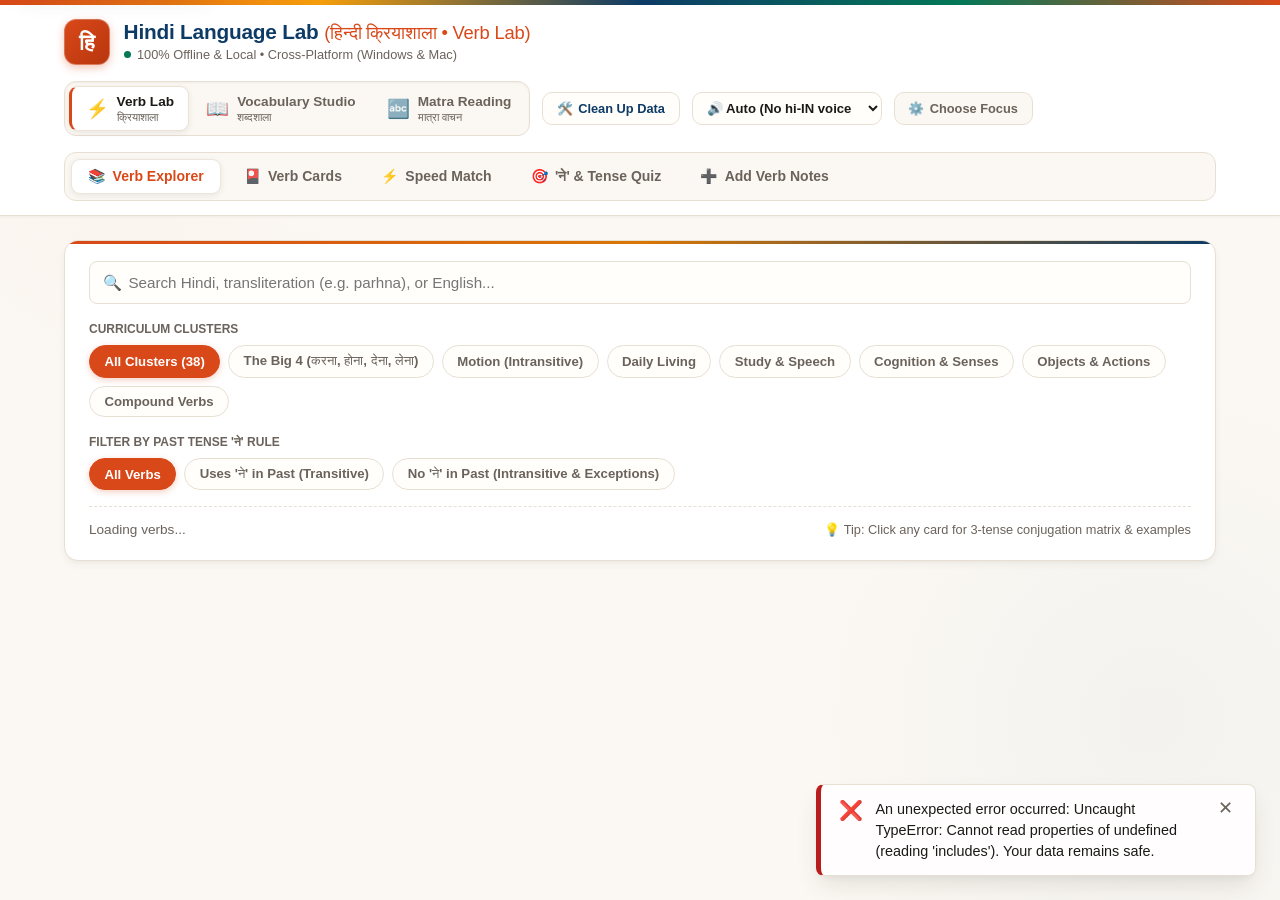
==== index.html @ ef834d24 "Add interactive Hindi voice selector and smart voice prioritization" ====
<!DOCTYPE html>
<html lang="en">
<head>
  <meta charset="UTF-8">
  <meta name="viewport" content="width=device-width, initial-scale=1.0, viewport-fit=cover">
  <meta name="theme-color" content="#d94819">
  <meta name="mobile-web-app-capable" content="yes">
  <meta name="apple-mobile-web-app-capable" content="yes">
  <meta name="apple-mobile-web-app-status-bar-style" content="default">
  <meta name="apple-mobile-web-app-title" content="Hindi Lab">
  <meta name="format-detection" content="telephone=no">
  <title>Hindi Language Lab (हिन्दी अभ्यासशाला) - Verbs & Vocabulary</title>
  <link rel="stylesheet" href="styles.css">
</head>
<body>
  <!-- Accessibility: Skip Link -->
  <a href="#main-content" class="skip-link">Skip to main content</a>

  <!-- Accessibility: Dynamic Live Region Announcer for Screen Readers -->
  <div id="a11y-announcer" class="sr-only" aria-live="polite" aria-atomic="true"></div>

  <!-- Festive Indian Accent Ribbon -->
  <div class="top-ornament-bar" aria-hidden="true"></div>

  <!-- App Header -->
  <header>
    <div class="header-container">
      <div class="logo-group">
        <div class="logo-badge" aria-hidden="true">हि</div>
        <div class="logo-text">
          <h1 id="app-main-title">Hindi Language Lab <span id="app-title-sub" style="font-weight:400; font-family:var(--font-hindi); font-size:1.15rem; color:var(--primary);">(हिन्दी अभ्यासशाला)</span></h1>
          <p class="app-tagline"><span class="status-dot" aria-hidden="true"></span> 100% Offline & Local • Cross-Platform (Windows & Mac)</p>
        </div>
      </div>

      <!-- Module Focus Switcher -->
      <div class="header-actions">
        <div class="focus-pill-switcher" role="radiogroup" aria-label="Select Learning Module">
          <button type="button" class="focus-pill-btn active" id="focus-verbs-btn" data-module="verbs" role="radio" aria-checked="true" aria-label="Switch to Verb Lab (क्रियाशाला)">
            <span class="focus-pill-icon">⚡</span>
            <span class="focus-pill-text">
              <span class="focus-pill-title">Verb Lab</span><span class="focus-pill-short" aria-hidden="true">Verbs</span>
              <span class="focus-pill-sub">क्रियाशाला</span>
            </span>
          </button>
          <button type="button" class="focus-pill-btn" id="focus-vocab-btn" data-module="vocab" role="radio" aria-checked="false" aria-label="Switch to Vocabulary Studio (शब्दशाला)">
            <span class="focus-pill-icon">📖</span>
            <span class="focus-pill-text">
              <span class="focus-pill-title">Vocabulary Studio</span><span class="focus-pill-short" aria-hidden="true">Vocab</span>
              <span class="focus-pill-sub">शब्दशाला</span>
            </span>
          </button>
          <button type="button" class="focus-pill-btn" id="focus-matra-btn" data-module="matras" role="radio" aria-checked="false" aria-label="Switch to Matra Reading Practice (मात्रा वाचन)">
            <span class="focus-pill-icon">🔤</span>
            <span class="focus-pill-text">
              <span class="focus-pill-title">Matra Reading</span><span class="focus-pill-short" aria-hidden="true">Matras</span>
              <span class="focus-pill-sub">मात्रा वाचन</span>
            </span>
          </button>
        </div>
        <button type="button" class="switch-focus-btn" id="open-lexicon-manager-btn" aria-label="Open Data Cleanup & Lexicon Manager" title="Clean up, edit, and sanitize saved words database (Shortcut: D)" style="background:var(--card-warm); border:1.5px solid var(--border); color:var(--secondary); font-weight:600;">
          <span aria-hidden="true">🛠️</span> <span class="btn-label">Clean Up Data</span>
        </button>
        <select id="voice-selector" aria-label="Select Hindi speech voice" title="Choose Hindi pronunciation voice" style="padding:0.45rem 0.65rem; border-radius:10px; border:1.5px solid var(--border); background:var(--card-warm); color:var(--text-main); font-size:0.82rem; font-weight:600; max-width:190px; cursor:pointer;">
          <option value="auto">🔊 Voice: Auto (hi-IN)</option>
        </select>
        <button type="button" class="switch-focus-btn" id="open-focus-modal-btn" aria-label="Open learning focus chooser dialog (Shortcut: Key M)" title="Choose learning focus (Shortcut: M)">
          <span aria-hidden="true">⚙️</span> <span class="btn-label">Choose Focus</span>
        </button>
      </div>

      <!-- Main Tab Navigation -->
      <nav aria-label="Main Navigation">
        <div role="tablist" class="nav-tabs" aria-label="Study Modes">
          <button role="tab" id="tab-nav-explorer" aria-selected="true" class="nav-btn active" data-tab-type="explorer">
            <span class="tab-icon" aria-hidden="true">📚</span> <span class="tab-short" aria-hidden="true">Explore</span><span class="tab-text" id="nav-text-explorer">Explorer</span>
          </button>
          <button role="tab" id="tab-nav-flashcard" aria-selected="false" class="nav-btn" data-tab-type="flashcard">
            <span class="tab-icon" aria-hidden="true">🎴</span> <span class="tab-short" aria-hidden="true">Cards</span><span class="tab-text" id="nav-text-flashcard">Flashcards (SRS)</span>
          </button>
          <button role="tab" id="tab-nav-match" aria-selected="false" class="nav-btn" data-tab-type="match">
            <span class="tab-icon" aria-hidden="true">⚡</span> <span class="tab-short" aria-hidden="true">Match</span><span class="tab-text" id="nav-text-match">Speed Match</span>
          </button>
          <button role="tab" id="tab-nav-quiz" aria-selected="false" class="nav-btn" data-tab-type="quiz">
            <span class="tab-icon" aria-hidden="true">🎯</span> <span class="tab-short" aria-hidden="true">Quiz</span><span class="tab-text" id="nav-text-quiz">'ने' & Tense Quiz</span>
          </button>
          <button role="tab" id="tab-nav-notes" aria-selected="false" class="nav-btn" data-tab-type="notes">
            <span class="tab-icon" aria-hidden="true">➕</span> <span class="tab-short" aria-hidden="true">Add</span><span class="tab-text" id="nav-text-notes">Add from Notes</span>
          </button>
        </div>
      </nav>
    </div>
  </header>

  <main id="main-content">
    <!-- =====================================================================
         MODULE 1: VERB LAB (क्रियाशाला)
         ===================================================================== -->

    <!-- TAB 1 (VERBS): VERB EXPLORER -->
    <section id="verbs-tab" role="tabpanel" aria-labelledby="tab-nav-explorer" class="tab-content active" tabindex="0">
      <div class="controls-bar">
        <div class="search-row">
          <div class="search-input-wrap">
            <span class="search-icon">🔍</span>
            <input type="text" id="verb-search" class="search-input" placeholder="Search Hindi, transliteration (e.g. parhna), or English...">
          </div>
        </div>

        <div>
          <div style="font-size:0.75rem; font-weight:700; text-transform:uppercase; color:var(--text-muted); margin-bottom:0.4rem;">
            Curriculum Clusters
          </div>
          <div class="filter-tags">
            <button class="filter-chip active" data-cluster="all">All Clusters (38)</button>
            <button class="filter-chip" data-cluster="The Big 4 Irregulars">The Big 4 (करना, होना, देना, लेना)</button>
            <button class="filter-chip" data-cluster="Motion & Movement">Motion (Intransitive)</button>
            <button class="filter-chip" data-cluster="Daily Essentials">Daily Living</button>
            <button class="filter-chip" data-cluster="Study & Communication">Study & Speech</button>
            <button class="filter-chip" data-cluster="Perception & Mind">Cognition & Senses</button>
            <button class="filter-chip" data-cluster="Objects & Actions">Objects & Actions</button>
            <button class="filter-chip" data-cluster="Nominal Compound Verbs">Compound Verbs</button>
          </div>
        </div>

        <div>
          <div style="font-size:0.75rem; font-weight:700; text-transform:uppercase; color:var(--text-muted); margin-bottom:0.4rem;">
            Filter by Past Tense 'ने' Rule
          </div>
          <div class="filter-tags">
            <button class="filter-chip active" data-ne="all">All Verbs</button>
            <button class="filter-chip ne-true" data-ne="takes-ne">Uses 'ने' in Past (Transitive)</button>
            <button class="filter-chip ne-false" data-ne="no-ne">No 'ने' in Past (Intransitive & Exceptions)</button>
          </div>
        </div>

        <div class="stats-summary">
          <span id="verb-count-label">Loading verbs...</span>
          <span style="font-size:0.8rem;">💡 Tip: Click any card for 3-tense conjugation matrix & examples</span>
        </div>
      </div>

      <!-- Verbs Grid -->
      <div class="verb-grid" id="verb-grid"></div>
    </section>

    <!-- TAB 2 (VERBS): FLASHCARDS (SRS) -->
    <section id="flashcard-tab" role="tabpanel" aria-labelledby="tab-nav-flashcard" class="tab-content" tabindex="0">
      <div class="flashcard-arena">
        <div class="flashcard-header">
          <div>
            <strong id="flash-progress" style="color:var(--text-muted); font-size:0.95rem;">Card 1 of 38</strong>
          </div>
          <div class="flashcard-settings">
            <button id="toggle-translit-btn" class="toggle-btn" aria-label="Toggle transliteration display">Show Romanization</button>
            <button id="toggle-direction-btn" class="toggle-btn" aria-label="Toggle prompt language direction">Prompt: Hindi</button>
            <button id="shuffle-cards-btn" class="toggle-btn" aria-label="Shuffle flashcards">
              <span aria-hidden="true">🔀</span> Shuffle
            </button>
          </div>
        </div>

        <!-- 3D Flippable Card -->
        <div class="card-perspective" id="flashcard-container" tabindex="0" role="button" aria-label="Flashcard. Press Space or Enter to flip">
          <div class="card-inner" id="flashcard-inner">
            <div class="card-front" id="card-front-content"></div>
            <div class="card-back" id="card-back-content"></div>
          </div>
        </div>

        <!-- Action / Review Controls -->
        <div class="flashcard-actions">
          <button class="action-btn nav-card" id="prev-card-btn" aria-label="Previous flashcard (Left Arrow key)">← Previous</button>
          <button class="action-btn again" id="card-again-btn" aria-label="Mark as needs review (Key 1)">Needs Review ↺</button>
          <button class="action-btn good" id="card-good-btn" aria-label="Mark as mastered (Key 2)">Got It! ✓</button>
          <button class="action-btn nav-card" id="next-card-btn" aria-label="Next flashcard (Right Arrow key)">Next →</button>
        </div>

        <!-- Accessible Keyboard Shortcuts Hint -->
        <div class="flashcard-shortcuts-hint" aria-label="Keyboard Shortcuts: Space or Enter to flip card, T to cycle tenses, E for sentence audio, A for verb audio, Left Arrow for previous, Right Arrow for next, 1 for needs review, 2 for got it, M to switch focus">
          ⌨️ <strong>Shortcuts:</strong> <kbd>Space</kbd> Flip &bull; <kbd>T</kbd> Cycle Tense &bull; <kbd>E</kbd> Sentence Audio &bull; <kbd>A</kbd> Verb Audio &bull; <kbd>←</kbd> Prev &bull; <kbd>→</kbd> Next &bull; <kbd>1</kbd> Review &bull; <kbd>2</kbd> Mastered &bull; <kbd>M</kbd> Switch Focus
        </div>
      </div>
    </section>

    <!-- TAB 3 (VERBS): SPEED MATCH GAME -->
    <section id="match-tab" role="tabpanel" aria-labelledby="tab-nav-match" class="tab-content" tabindex="0">
      <div class="game-container">
        <div class="game-header">
          <div>
            <h2 style="font-size:1.4rem;">⚡ Verb Speed Match Drill</h2>
            <p id="match-status" style="color:var(--text-muted); font-size:0.9rem;" aria-live="polite">
              Click a Hindi verb, then match its English meaning.
            </p>
          </div>
          <div class="game-header-actions" style="display:flex; align-items:center; gap:0.6rem; flex-wrap:wrap;">
            <button class="toggle-btn match-toggle-translit-btn" id="match-toggle-translit-btn" type="button" aria-label="Toggle Roman transliterations display" aria-pressed="false" title="Show or hide Roman transliterations (Shortcut: T)">
              <span class="match-translit-icon" aria-hidden="true">🔤</span> <span class="match-translit-label">Hide Romanization</span>
            </button>
            <button class="action-btn nav-card" id="restart-match-btn" style="flex:none; padding:0.5rem 1rem;" aria-label="Restart speed match round">
              <span aria-hidden="true">🔄</span> New Round
            </button>
          </div>
        </div>

        <div class="match-grid">
          <div class="match-column" id="match-hindi-col" role="group" aria-label="Hindi Verbs"></div>
          <div class="match-column" id="match-english-col" role="group" aria-label="English Meanings"></div>
        </div>
      </div>
    </section>

    <!-- TAB 4 (VERBS): 'ने' & CONJUGATION QUIZ -->
    <section id="quiz-tab" role="tabpanel" aria-labelledby="tab-nav-quiz" class="tab-content" tabindex="0">
      <div class="quiz-container">
        <div class="quiz-header-bar">
          <div>
            <h2 style="font-size:1.35rem;">🎯 Verb Grammar & 'ने' Quiz</h2>
            <p style="font-size:0.85rem; color:var(--text-muted);">
              Drills for the Ergative 'ने' rule, irregular past forms, and gender agreement.
            </p>
          </div>
          <div class="quiz-stats-group">
            <div class="quiz-badge quiz-timer-badge" id="verbs-quiz-timer-badge" title="Elapsed Time">
              ⏱️ <span id="verbs-quiz-timer-text">0s</span>
            </div>
            <div class="quiz-badge quiz-best-badge" id="verbs-quiz-best-badge" title="Best Completion Time">
              🏆 <span id="verbs-quiz-best-text">Best: --</span>
              <button type="button" class="quiz-clear-best-btn" id="clear-verbs-best-btn" title="Clear best time" aria-label="Clear best time" style="display:none;">✕</button>
            </div>
            <div class="badge badge-tr" id="quiz-score-badge" style="font-size:0.9rem; padding:0.4rem 0.8rem;" aria-live="polite">
              Score: 0 / 10
            </div>
          </div>
        </div>

        <!-- Verb Quiz Topic Selector Bar -->
        <div class="targeted-quiz-bar" style="margin-bottom:1.25rem; background:var(--bg); border:1px solid var(--border); border-radius:12px; padding:0.85rem 1rem;">
          <div style="display:flex; justify-content:space-between; align-items:center; gap:0.75rem; flex-wrap:wrap;">
            <div style="display:flex; align-items:center; gap:0.6rem; flex:1; min-width:260px;">
              <label for="verbs-quiz-topic-select" style="font-size:0.85rem; font-weight:700; color:var(--secondary); white-space:nowrap; display:flex; align-items:center; gap:0.35rem;">
                <span aria-hidden="true">🎯</span> Verb Drill:
              </label>
              <select id="verbs-quiz-topic-select" class="targeted-quiz-select" style="flex:1;" aria-label="Select Verb Quiz Topic">
                <option value="mixed">🔄 Comprehensive: 'ने' Rule, Irregulars & Agreement (Mixed)</option>
                <option value="ne-rule">⚡ Transitive Past 'ने' Rule Focus</option>
                <option value="irregular-past">🔥 Irregular Past Forms Only</option>
                <option value="continuous-agreement">🏃 Continuous & Gender Agreement Focus</option>
              </select>
            </div>
          </div>
          <div id="verbs-quiz-topic-desc" style="font-size:0.825rem; color:var(--text-muted); margin-top:0.45rem; line-height:1.4;">
            Drills for the Ergative 'ने' rule, irregular past forms, and gender agreement across all verbs.
          </div>
        </div>

        <div id="quiz-card"></div>

        <div style="display:flex; justify-content:flex-end; gap:0.75rem; margin-top:1.5rem;">
          <button class="action-btn nav-card" id="restart-quiz-btn" style="display:none; flex:none;">
            Restart
          </button>
          <button class="action-btn good" id="next-quiz-btn" style="display:none; flex:none; padding:0.75rem 1.5rem;">
            Next Question →
          </button>
        </div>
      </div>
    </section>

    <!-- TAB 5 (VERBS): NOTES INGESTION & PARSER STUDIO -->
    <section id="notes-tab" role="tabpanel" aria-labelledby="tab-nav-notes" class="tab-content" tabindex="0">
      <div style="max-width:850px; margin:0 auto; display:flex; flex-direction:column; gap:1.5rem;">
        
        <!-- Batch Ingestion Studio Card -->
        <div style="background:white; padding:2rem; border-radius:var(--radius); border:1px solid var(--border); box-shadow:var(--shadow);">
          <div style="display:flex; justify-content:space-between; align-items:flex-start; margin-bottom:1rem; flex-wrap:wrap; gap:0.5rem;">
            <div>
              <h2 style="font-size:1.4rem;">📥 Ingest Verb Notes</h2>
              <p style="font-size:0.9rem; color:var(--text-muted);">
                Paste typed notes or drop a file (.rtf, .txt, .md, .csv, .json). Automatically extracts Hindi verbs ending in -ना, isolates stems, and detects transitivity ('ने' rule).
              </p>
            </div>
            <button id="load-sample-notes-btn" class="action-btn nav-card" style="font-size:0.8rem; padding:0.4rem 0.8rem; flex:none;">
              Load Sample Notes
            </button>
          </div>

          <!-- Drag and Drop Zone with Multiple Files & RTF support -->
          <div class="drop-zone" id="notes-drop-zone">
            <span class="drop-zone-icon">📁</span>
            <div style="font-weight:700; font-size:1.05rem; color:var(--secondary); margin-bottom:0.25rem;">
              Drop verb notes file(s) here (.rtf, .txt, .md, .csv, .json)
            </div>
            <div style="font-size:0.85rem; color:var(--text-muted); margin-bottom:0.75rem;">
              Select or drop multiple files at once from Windows Explorer or Mac Finder
            </div>
            <div class="file-type-pills">
              <span class="file-pill highlight">✨ Multiple Files</span>
              <span class="file-pill highlight">✨ .RTF (Rich Text)</span>
              <span class="file-pill">.MD</span>
              <span class="file-pill">.TXT</span>
              <span class="file-pill">.CSV</span>
              <span class="file-pill">.JSON</span>
            </div>
            <input type="file" id="notes-file-input" accept=".txt,.md,.markdown,.csv,.json,.rtf,text/rtf,application/rtf" multiple style="display:none;">
            <button type="button" class="action-btn nav-card" id="browse-file-btn" style="max-width:200px; margin:1rem auto 0; font-size:0.85rem;">
              Browse File(s)
            </button>
          </div>

          <!-- Live File Status & State Indicator -->
          <div id="ingest-file-status-wrap" style="display:none;"></div>
          <div id="ingest-status-banner-wrap"></div>

          <!-- Paste Textarea -->
          <div style="margin-top:1.25rem;">
            <label style="font-size:0.85rem; font-weight:600; display:block; margin-bottom:0.4rem;">
              Or paste typed lecture notes directly:
            </label>
            <textarea id="notes-raw-text" class="notes-textarea" placeholder="Paste notes in any format, e.g.:
- नाचना (nācnā) - to dance
- गाना (gānā) - to sing
- तैरना: to swim
- खोलना | to open | tr"></textarea>
          </div>

          <div class="format-hints">
            💡 <strong>Smart Parser supports:</strong> Bullet lists (`- शब्द: meaning`), tables (`शब्द | meaning`), numbered lists, parentheses for transliteration, or raw paragraphs containing Hindi verbs ending in <em>-ना</em>.
          </div>

          <div style="margin-top:1.25rem; display:flex; justify-content:flex-end;">
            <button id="analyze-notes-btn" class="action-btn good" style="max-width:240px; padding:0.75rem 1.25rem;">
              Analyze & Extract Verbs
            </button>
          </div>
        </div>

        <!-- Preview & Confirmation Table -->
        <div id="parser-preview-section" style="display:none; background:white; padding:1.75rem; border-radius:var(--radius); border:1px solid var(--border); box-shadow:var(--shadow);">
          <div style="display:flex; justify-content:space-between; align-items:center; margin-bottom:1rem; flex-wrap:wrap; gap:0.5rem;">
            <div>
              <h3 style="font-size:1.15rem;" id="preview-heading">Extracted Verbs Preview</h3>
              <p style="font-size:0.85rem; color:var(--text-muted);">
                Review detected transitivity and stems before importing to your study deck.
              </p>
            </div>
            <div style="display:flex; gap:0.5rem; align-items:center; flex-wrap:wrap;">
              <span id="preview-selected-count" style="font-size:0.85rem; color:var(--text-muted); font-weight:600;">0 verbs selected</span>
              <button id="clean-verbs-noise-btn" type="button" class="action-btn nav-card" style="font-size:0.8rem; padding:0.45rem 0.75rem; flex:none;" title="Clean trailing punctuation and note noise across all verbs">
                🧹 Auto-Clean Noise
              </button>
              <button id="select-new-verbs-btn" type="button" class="action-btn nav-card" style="font-size:0.8rem; padding:0.45rem 0.75rem; flex:none;">
                Select New Only
              </button>
              <button id="confirm-import-btn" class="action-btn good" style="font-size:0.85rem; padding:0.5rem 1rem;">
                Import Verbs to Deck
              </button>
            </div>
          </div>

          <!-- Preview Search Filter Bar -->
          <div style="margin-bottom:0.85rem; display:flex; gap:0.5rem; align-items:center; flex-wrap:wrap;">
            <div class="search-input-wrap" style="flex:1; min-width:240px; max-width:380px;">
              <span class="search-icon">🔍</span>
              <input type="text" id="preview-search-input" class="search-input" placeholder="Search extracted verbs (Hindi, Roman, English)..." style="padding-top:0.45rem; padding-bottom:0.45rem; font-size:0.88rem;">
            </div>
            <button type="button" id="preview-search-clear-btn" class="action-btn nav-card" style="display:none; font-size:0.8rem; padding:0.45rem 0.75rem;">Clear</button>
            <span id="preview-search-status" style="font-size:0.82rem; color:var(--text-muted);"></span>
          </div>

          <div style="overflow-x:auto; max-height:400px;">
            <table class="preview-table">
              <thead>
                <tr>
                  <th style="width:36px;"><input type="checkbox" id="select-all-preview" checked aria-label="Select all verbs"></th>
                  <th style="min-width:140px;">Hindi Verb (Devanagari)</th>
                  <th style="min-width:130px;">Romanization</th>
                  <th style="min-width:170px;">English Meaning</th>
                  <th style="min-width:150px;">Transitivity ('ने')</th>
                  <th style="min-width:140px;">Quality / Status</th>
                  <th style="width:36px;" title="Remove row"></th>
                </tr>
              </thead>
              <tbody id="preview-table-body"></tbody>
            </table>
          </div>
          <div id="import-success-banner" style="display:none; margin-top:1rem; padding:0.85rem 1.25rem; background:#ecfdf5; border:1px solid #a7f3d0; border-radius:8px; color:#065f46; font-weight:600;">
            ✓ Verbs successfully imported to your deck!
          </div>
        </div>

        <!-- Single Quick Add Accordion / Card -->
        <details style="background:white; padding:1.25rem 1.75rem; border-radius:var(--radius); border:1px solid var(--border); box-shadow:var(--shadow);">
          <summary style="font-weight:600; cursor:pointer; font-size:1rem; color:var(--text-main);">
            ➕ Or add a single custom verb manually
          </summary>
          <div style="margin-top:1rem; padding-top:1rem; border-top:1px solid var(--border);">
            <form id="add-verb-form" style="display:flex; flex-direction:column; gap:1.2rem;">
              <div style="display:grid; grid-template-columns: 1fr 1fr; gap:1rem;">
                <div>
                  <label style="font-size:0.85rem; font-weight:600; display:block; margin-bottom:0.3rem;">Infinitive in Devanagari *</label>
                  <input type="text" id="custom-hindi" class="search-input" placeholder="e.g. नाचना" required style="font-family:var(--font-hindi); font-size:1.2rem;">
                </div>
                <div>
                  <label style="font-size:0.85rem; font-weight:600; display:block; margin-bottom:0.3rem;">Transliteration (Roman)</label>
                  <input type="text" id="custom-roman" class="search-input" placeholder="e.g. nācnā">
                </div>
              </div>

              <div style="display:grid; grid-template-columns: 1fr 1fr; gap:1rem;">
                <div>
                  <label style="font-size:0.85rem; font-weight:600; display:block; margin-bottom:0.3rem;">English Meaning *</label>
                  <input type="text" id="custom-english" class="search-input" placeholder="e.g. to dance" required>
                </div>
                <div>
                  <label style="font-size:0.85rem; font-weight:600; display:block; margin-bottom:0.3rem;">Transitivity (Past 'ने') *</label>
                  <select id="custom-transitivity" class="search-input" style="background:white;">
                    <option value="Intransitive">Intransitive (No 'ने' in past)</option>
                    <option value="Transitive">Transitive (Takes 'ने' in past)</option>
                  </select>
                </div>
              </div>

              <div>
                <label style="font-size:0.85rem; font-weight:600; display:block; margin-bottom:0.3rem;">Memory Mnemonic / Hook</label>
                <input type="text" id="custom-mnemonic" class="search-input" placeholder="e.g. NACHO cheese makes you want to dance (nācnā)">
              </div>

              <div style="display:grid; grid-template-columns: 1fr 1fr; gap:1rem;">
                <div>
                  <label style="font-size:0.85rem; font-weight:600; display:block; margin-bottom:0.3rem;">Example Sentence (Hindi)</label>
                  <input type="text" id="custom-example-hindi" class="search-input" placeholder="e.g. वह अच्छा नाचती है।">
                </div>
                <div>
                  <label style="font-size:0.85rem; font-weight:600; display:block; margin-bottom:0.3rem;">Example Translation</label>
                  <input type="text" id="custom-example-english" class="search-input" placeholder="e.g. She dances well.">
                </div>
              </div>

              <button type="submit" class="action-btn good" style="margin-top:0.5rem;">
                Add Verb to Deck
              </button>
            </form>
            <div id="add-verb-success" style="display:none; margin-top:1rem; padding:0.75rem 1rem; background:#ecfdf5; color:#065f46; border-radius:8px; font-weight:600; text-align:center;">
              ✓ Verb successfully added!
            </div>
          </div>
        </details>

        <!-- Database Backup / Export Card -->
        <div style="background:white; padding:1.25rem 1.75rem; border-radius:var(--radius); border:1px solid var(--border); box-shadow:var(--shadow); display:flex; justify-content:space-between; align-items:center; flex-wrap:wrap; gap:1rem;">
          <div>
            <div style="font-weight:600; font-size:0.95rem;">💾 Manage Your Imported Verbs Database</div>
            <div style="font-size:0.85rem; color:var(--text-muted);" id="db-status-label">
              Total custom verbs stored locally: 0
            </div>
          </div>
          <div style="display:flex; gap:0.75rem; flex-wrap:wrap;">
            <button id="open-lexicon-from-verb-notes" type="button" class="action-btn good" style="font-size:0.85rem; flex:none; padding:0.5rem 1rem;">
              🛠️ Manage & Clean Lexicon
            </button>
            <button id="export-db-btn" class="action-btn nav-card" style="font-size:0.85rem; flex:none; padding:0.5rem 1rem;">
              📥 Export Database (JSON)
            </button>
            <button id="clear-custom-btn" class="action-btn again" style="font-size:0.85rem; flex:none; padding:0.5rem 1rem;">
              🗑️ Clear Custom Verbs
            </button>
          </div>
        </div>

      </div>
    </section>

    <!-- =====================================================================
         MODULE 2: VOCABULARY STUDIO (शब्दशाला - Nouns & Adjectives)
         ===================================================================== -->

    <!-- TAB 1 (VOCAB): VOCABULARY EXPLORER -->
    <section id="vocab-tab" role="tabpanel" aria-labelledby="tab-nav-explorer" class="tab-content" tabindex="0">
      <div class="controls-bar">
        <div class="search-row">
          <div class="search-input-wrap">
            <span class="search-icon">🔍</span>
            <input type="text" id="vocab-search" class="search-input" placeholder="Search Hindi, transliteration (e.g. kitab, accha), or English...">
          </div>
        </div>

        <div>
          <div style="font-size:0.75rem; font-weight:700; text-transform:uppercase; color:var(--text-muted); margin-bottom:0.4rem;">
            Part of Speech
          </div>
          <div class="filter-tags">
            <button class="filter-chip active" data-vocab-pos="all">All Words</button>
            <button class="filter-chip" data-vocab-pos="Noun">Nouns (संज्ञा)</button>
            <button class="filter-chip" data-vocab-pos="Adjective">Adjectives (विशेषण)</button>
            <button class="filter-chip" data-vocab-pos="Pronoun">Pronouns (सर्वनाम)</button>
            <button class="filter-chip" data-vocab-pos="Postposition">Postpositions (परसर्ग)</button>
            <button class="filter-chip" data-vocab-pos="Adverb">Adverbs (क्रियाविशेषण)</button>
            <button class="filter-chip" data-vocab-pos="Expression">Expressions (वाक्यांश)</button>
          </div>
        </div>

        <div>
          <div style="font-size:0.75rem; font-weight:700; text-transform:uppercase; color:var(--text-muted); margin-bottom:0.4rem;">
            Filter by Grammatical Gender
          </div>
          <div class="filter-tags">
            <button class="filter-chip active" data-vocab-gender="all">All Genders</button>
            <button class="filter-chip" data-vocab-gender="Masculine" style="color:#1e40af;">Masculine (पुल्लिंग - M)</button>
            <button class="filter-chip" data-vocab-gender="Feminine" style="color:#be123c;">Feminine (स्त्रीलिंग - F)</button>
            <button class="filter-chip" data-vocab-gender="none">Invariable / None</button>
          </div>
        </div>

        <div>
          <div style="font-size:0.75rem; font-weight:700; text-transform:uppercase; color:var(--text-muted); margin-bottom:0.4rem;">
            Curriculum Categories
          </div>
          <div class="filter-tags">
            <button class="filter-chip active" data-vocab-category="all">All Categories</button>
            <button class="filter-chip" data-vocab-category="People & Family">People & Family</button>
            <button class="filter-chip" data-vocab-category="Home & Everyday">Home & Everyday</button>
            <button class="filter-chip" data-vocab-category="Food & Drinks">Food & Drinks</button>
            <button class="filter-chip" data-vocab-category="Places & Nature">Places & Nature</button>
            <button class="filter-chip" data-vocab-category="Descriptive Adjectives">Descriptive Adjectives</button>
            <button class="filter-chip" data-vocab-category="Colors & Shapes">Colors & Shapes</button>
            <button class="filter-chip" data-vocab-category="Postpositions & Connectors">Postpositions & Connectors</button>
            <button class="filter-chip" data-vocab-category="Time & Calendar">Time & Calendar</button>
            <button class="filter-chip" data-vocab-category="Question Words & Pronouns">Question Words & Pronouns</button>
            <button class="filter-chip" data-vocab-category="Swearing & Slang">🌶️ Swearing &amp; Slang</button>
          </div>
        </div>

        <div class="stats-summary">
          <span id="vocab-count-label">Loading vocabulary...</span>
          <span style="font-size:0.8rem;">💡 Tip: Click any card for full gender, plural & inflection breakdown</span>
        </div>
      </div>

      <!-- Vocab Grid -->
      <div class="vocab-grid" id="vocab-grid"></div>
    </section>

    <!-- TAB 2 (VOCAB): VOCABULARY FLASHCARDS (SRS) -->
    <section id="vocab-flashcard-tab" role="tabpanel" aria-labelledby="tab-nav-flashcard" class="tab-content" tabindex="0">
      <div class="flashcard-arena">
        <div class="flashcard-header">
          <div>
            <strong id="vocab-flash-progress" style="color:var(--text-muted); font-size:0.95rem;">Card 1 of 71</strong>
          </div>
          <div class="flashcard-settings">
            <button id="vocab-toggle-translit-btn" class="toggle-btn" aria-label="Toggle transliteration display">Show Romanization</button>
            <button id="vocab-toggle-direction-btn" class="toggle-btn" aria-label="Toggle prompt language direction">Prompt: Hindi</button>
            <button id="vocab-shuffle-cards-btn" class="toggle-btn" aria-label="Shuffle vocabulary flashcards">
              <span aria-hidden="true">🔀</span> Shuffle
            </button>
          </div>
        </div>

        <!-- 3D Flippable Card -->
        <div class="card-perspective" id="vocab-flashcard-container" tabindex="0" role="button" aria-label="Vocabulary flashcard. Press Space or Enter to flip">
          <div class="card-inner" id="vocab-flashcard-inner">
            <div class="card-front" id="vocab-card-front-content"></div>
            <div class="card-back" id="vocab-card-back-content"></div>
          </div>
        </div>

        <!-- Action / Review Controls -->
        <div class="flashcard-actions">
          <button class="action-btn nav-card" id="vocab-prev-card-btn" aria-label="Previous vocabulary card (Left Arrow key)">← Previous</button>
          <button class="action-btn again" id="vocab-card-again-btn" aria-label="Mark vocabulary card as needs review (Key 1)">Needs Review ↺</button>
          <button class="action-btn good" id="vocab-card-good-btn" aria-label="Mark vocabulary card as mastered (Key 2)">Got It! ✓</button>
          <button class="action-btn nav-card" id="vocab-next-card-btn" aria-label="Next vocabulary card (Right Arrow key)">Next →</button>
        </div>

        <!-- Accessible Keyboard Shortcuts Hint -->
        <div class="flashcard-shortcuts-hint" aria-label="Keyboard Shortcuts: Space or Enter to flip card, A for word audio, E for sentence audio, Left Arrow for previous, Right Arrow for next, 1 for needs review, 2 for got it, M to switch focus">
          ⌨️ <strong>Shortcuts:</strong> <kbd>Space</kbd> Flip &bull; <kbd>A</kbd> Word Audio &bull; <kbd>E</kbd> Sentence Audio &bull; <kbd>←</kbd> Prev &bull; <kbd>→</kbd> Next &bull; <kbd>1</kbd> Review &bull; <kbd>2</kbd> Mastered &bull; <kbd>M</kbd> Switch Focus
        </div>
      </div>
    </section>

    <!-- TAB 3 (VOCAB): VOCABULARY SPEED MATCH GAME -->
    <section id="vocab-match-tab" role="tabpanel" aria-labelledby="tab-nav-match" class="tab-content" tabindex="0">
      <div class="game-container">
        <div class="game-header">
          <div>
            <h2 style="font-size:1.4rem;">⚡ Vocab Speed Match Drill</h2>
            <p id="vocab-match-status" style="color:var(--text-muted); font-size:0.9rem;" aria-live="polite">
              Click a Hindi word, then match its English meaning.
            </p>
          </div>
          <div class="game-header-actions" style="display:flex; align-items:center; gap:0.6rem; flex-wrap:wrap;">
            <button class="toggle-btn match-toggle-translit-btn" id="vocab-match-toggle-translit-btn" type="button" aria-label="Toggle Roman transliterations display" aria-pressed="false" title="Show or hide Roman transliterations (Shortcut: T)">
              <span class="match-translit-icon" aria-hidden="true">🔤</span> <span class="match-translit-label">Hide Romanization</span>
            </button>
            <button class="action-btn nav-card" id="vocab-restart-match-btn" style="flex:none; padding:0.5rem 1rem;" aria-label="Restart speed match round">
              <span aria-hidden="true">🔄</span> New Round
            </button>
          </div>
        </div>

        <div class="match-grid">
          <div class="match-column" id="vocab-match-hindi-col" role="group" aria-label="Hindi Words"></div>
          <div class="match-column" id="vocab-match-english-col" role="group" aria-label="English Meanings"></div>
        </div>
      </div>
    </section>

    <!-- TAB 4 (VOCAB): GENDER & AGREEMENT QUIZ -->
    <section id="vocab-quiz-tab" role="tabpanel" aria-labelledby="tab-nav-quiz" class="tab-content" tabindex="0">
      <div class="quiz-container">
        <div class="quiz-header-bar">
          <div>
            <h2 style="font-size:1.35rem;">🎯 Gender & Agreement Quiz (लिंग व विशेषण)</h2>
            <p style="font-size:0.85rem; color:var(--text-muted);">
              Drills for Grammatical Gender (M/F), Adjective-Noun Agreement, Plural forms, and Oblique case.
            </p>
          </div>
          <div class="quiz-stats-group">
            <div class="quiz-badge quiz-timer-badge" id="vocab-quiz-timer-badge" title="Elapsed Time">
              ⏱️ <span id="vocab-quiz-timer-text">0s</span>
            </div>
            <div class="quiz-badge quiz-best-badge" id="vocab-quiz-best-badge" title="Best Completion Time">
              🏆 <span id="vocab-quiz-best-text">Best: --</span>
              <button type="button" class="quiz-clear-best-btn" id="clear-vocab-best-btn" title="Clear best time" aria-label="Clear best time" style="display:none;">✕</button>
            </div>
            <div class="badge badge-tr" id="vocab-quiz-score-badge" style="font-size:0.9rem; padding:0.4rem 0.8rem;" aria-live="polite">
              Score: 0 / 10
            </div>
          </div>
        </div>

        <!-- Targeted Quiz Selector Bar -->
        <div class="targeted-quiz-bar" style="margin-bottom:1.25rem; background:var(--bg); border:1px solid var(--border); border-radius:12px; padding:0.85rem 1rem;">
          <div style="display:flex; justify-content:space-between; align-items:center; gap:0.75rem; flex-wrap:wrap;">
            <div style="display:flex; align-items:center; gap:0.6rem; flex:1; min-width:260px;">
              <label for="vocab-quiz-topic-select" style="font-size:0.85rem; font-weight:700; color:var(--secondary); white-space:nowrap; display:flex; align-items:center; gap:0.35rem;">
                <span aria-hidden="true">🎯</span> Topic Drill:
              </label>
              <select id="vocab-quiz-topic-select" class="targeted-quiz-select" style="flex:1;" aria-label="Select Quiz Topic">
                <option value="mixed">🔄 Comprehensive: Gender, Plurals & Agreement (Mixed)</option>
                <optgroup label="Targeted Practice Packs">
                  <option value="days-of-week">🗓️ Days of the Week (सप्ताह के दिन)</option>
                  <option value="question-words">❓ Question Words (प्रश्नवाचक शब्द)</option>
                  <option value="time-frequency">⏰ Time & Frequency (समय व आवृत्ति)</option>
                  <option value="directions">🧭 Directions & Positions (दिशाएँ)</option>
                  <option value="numbers-1-10">🔢 Numbers 1–10 (संख्याएँ १–१०)</option>
                  <option value="swearing-slang">🌶️ Swearing & Slang (गाली-गलौज)</option>
                </optgroup>
                <optgroup label="My Custom Quizzes" id="vocab-custom-quiz-optgroup">
                  <!-- Custom user quizzes will be inserted here dynamically -->
                </optgroup>
              </select>
            </div>
            <div style="display:flex; align-items:center; gap:0.5rem; flex-wrap:wrap;">
              <button type="button" class="action-btn nav-card" id="open-custom-quiz-modal-btn" style="padding:0.45rem 0.85rem; font-size:0.825rem; font-weight:600;" title="Create a custom targeted quiz for words you struggle with">
                <span aria-hidden="true">➕</span> New Quiz
              </button>
              <button type="button" class="action-btn text-danger-btn" id="delete-active-custom-pack-btn" style="display:none; padding:0.45rem 0.75rem; font-size:0.825rem;" title="Delete this custom quiz">
                <span aria-hidden="true">🗑️</span> Delete Quiz
              </button>
            </div>
          </div>
          <div id="targeted-quiz-topic-desc" style="font-size:0.825rem; color:var(--text-muted); margin-top:0.45rem; line-height:1.4;">
            Drill for Grammatical Gender (M/F), Adjective-Noun Agreement, Plural forms, and Oblique case across core curriculum.
          </div>
        </div>

        <div id="vocab-quiz-card"></div>

        <div style="display:flex; justify-content:flex-end; gap:0.75rem; margin-top:1.5rem;">
          <button class="action-btn nav-card" id="vocab-restart-quiz-btn" style="display:none; flex:none;">
            Restart
          </button>
          <button class="action-btn good" id="vocab-next-quiz-btn" style="display:none; flex:none; padding:0.75rem 1.5rem;">
            Next Question →
          </button>
        </div>
      </div>
    </section>

    <!-- TAB 5 (VOCAB): VOCABULARY NOTES INGESTION STUDIO -->
    <section id="vocab-notes-tab" role="tabpanel" aria-labelledby="tab-nav-notes" class="tab-content" tabindex="0">
      <div style="max-width:850px; margin:0 auto; display:flex; flex-direction:column; gap:1.5rem;">
        
        <!-- Batch Ingestion Studio Card -->
        <div style="background:white; padding:2rem; border-radius:var(--radius); border:1px solid var(--border); box-shadow:var(--shadow);">
          <div style="display:flex; justify-content:space-between; align-items:flex-start; margin-bottom:1rem; flex-wrap:wrap; gap:0.5rem;">
            <div>
              <h2 style="font-size:1.4rem;">📥 Ingest Vocabulary Notes</h2>
              <p style="font-size:0.9rem; color:var(--text-muted);">
                Paste typed words or drop a file (.rtf, .txt, .md, .csv, .json). Automatically parses Hindi nouns and adjectives, detects gender (Masc/Fem), and extracts definitions.
              </p>
            </div>
            <button id="load-sample-vocab-btn" class="action-btn nav-card" style="font-size:0.8rem; padding:0.4rem 0.8rem; flex:none;">
              Load Sample Vocabulary
            </button>
          </div>

          <!-- Drag and Drop Zone with Multiple Files & RTF support -->
          <div class="drop-zone" id="vocab-drop-zone">
            <span class="drop-zone-icon">📁</span>
            <div style="font-weight:700; font-size:1.05rem; color:var(--secondary); margin-bottom:0.25rem;">
              Drop vocabulary file(s) here (.rtf, .txt, .md, .csv, .json)
            </div>
            <div style="font-size:0.85rem; color:var(--text-muted); margin-bottom:0.75rem;">
              Select or drop multiple files at once from Windows Explorer or Mac Finder
            </div>
            <div class="file-type-pills">
              <span class="file-pill highlight">✨ Multiple Files</span>
              <span class="file-pill highlight">✨ .RTF (Rich Text)</span>
              <span class="file-pill">.MD</span>
              <span class="file-pill">.TXT</span>
              <span class="file-pill">.CSV</span>
              <span class="file-pill">.JSON</span>
            </div>
            <input type="file" id="vocab-file-input" accept=".txt,.md,.markdown,.csv,.json,.rtf,text/rtf,application/rtf" multiple style="display:none;">
            <button type="button" class="action-btn nav-card" id="vocab-browse-file-btn" style="max-width:200px; margin:1rem auto 0; font-size:0.85rem;">
              Browse File(s)
            </button>
          </div>

          <div id="vocab-ingest-file-status-wrap" style="display:none;"></div>
          <div id="vocab-ingest-status-banner-wrap"></div>

          <!-- Paste Textarea -->
          <div style="margin-top:1.25rem;">
            <label style="font-size:0.85rem; font-weight:600; display:block; margin-bottom:0.4rem;">
              Or paste typed lecture vocabulary directly:
            </label>
            <textarea id="vocab-raw-text" class="notes-textarea" placeholder="Paste notes in any format, e.g.:
- कमरा (kamrā) - room [m]
- किताब (kitāb) - book [f]
- अच्छा (acchā) - good [adj]
- मेज़ | table | fem"></textarea>
          </div>

          <div class="format-hints">
            💡 <strong>Smart Parser detects:</strong> Gender tags (`[m]`, `[f]`, `masc`, `fem`), word endings (-ी usually feminine, -ा usually masculine), parts of speech, and English definitions.
          </div>

          <div style="margin-top:1.25rem; display:flex; justify-content:flex-end;">
            <button id="analyze-vocab-btn" class="action-btn good" style="max-width:240px; padding:0.75rem 1.25rem;">
              Analyze & Extract Words
            </button>
          </div>
        </div>

        <!-- Preview & Confirmation Table -->
        <div id="vocab-preview-section" style="display:none; background:white; padding:1.75rem; border-radius:var(--radius); border:1px solid var(--border); box-shadow:var(--shadow);">
          <div style="display:flex; justify-content:space-between; align-items:center; margin-bottom:1rem; flex-wrap:wrap; gap:0.5rem;">
            <div>
              <h3 style="font-size:1.15rem;" id="vocab-preview-heading">Extracted Vocabulary Preview</h3>
              <p style="font-size:0.85rem; color:var(--text-muted);">
                Review detected gender, part of speech, and meanings before adding to your vocabulary deck.
              </p>
            </div>
            <div style="display:flex; gap:0.5rem; align-items:center; flex-wrap:wrap;">
              <span id="vocab-preview-selected-count" style="font-size:0.85rem; color:var(--text-muted); font-weight:600;">0 words selected</span>
              <button id="clean-vocab-noise-btn" type="button" class="action-btn nav-card" style="font-size:0.8rem; padding:0.45rem 0.75rem; flex:none;" title="Clean trailing punctuation and note noise across all words">
                🧹 Auto-Clean Noise
              </button>
              <button id="select-new-vocab-btn" type="button" class="action-btn nav-card" style="font-size:0.8rem; padding:0.45rem 0.75rem; flex:none;">
                Select New Only
              </button>
              <button id="confirm-vocab-import-btn" class="action-btn good" style="font-size:0.85rem; padding:0.5rem 1rem;">
                Import Words to Deck
              </button>
            </div>
          </div>

          <!-- Preview Search Filter Bar -->
          <div style="margin-bottom:0.85rem; display:flex; gap:0.5rem; align-items:center; flex-wrap:wrap;">
            <div class="search-input-wrap" style="flex:1; min-width:240px; max-width:380px;">
              <span class="search-icon">🔍</span>
              <input type="text" id="vocab-preview-search-input" class="search-input" placeholder="Search extracted words (Hindi, Roman, English)..." style="padding-top:0.45rem; padding-bottom:0.45rem; font-size:0.88rem;">
            </div>
            <button type="button" id="vocab-preview-search-clear-btn" class="action-btn nav-card" style="display:none; font-size:0.8rem; padding:0.45rem 0.75rem;">Clear</button>
            <span id="vocab-preview-search-status" style="font-size:0.82rem; color:var(--text-muted);"></span>
          </div>

          <div style="overflow-x:auto; max-height:400px;">
            <table class="preview-table">
              <thead>
                <tr>
                  <th style="width:36px;"><input type="checkbox" id="select-all-vocab-preview" checked aria-label="Select all words"></th>
                  <th style="min-width:140px;">Hindi Word (Devanagari)</th>
                  <th style="min-width:130px;">Romanization</th>
                  <th style="min-width:170px;">English Meaning</th>
                  <th style="min-width:120px;">Part of Speech</th>
                  <th style="min-width:115px;">Gender</th>
                  <th style="min-width:140px;">Quality / Status</th>
                  <th style="width:36px;" title="Remove row"></th>
                </tr>
              </thead>
              <tbody id="vocab-preview-table-body"></tbody>
            </table>
          </div>
          <div id="vocab-import-success-banner" style="display:none; margin-top:1rem; padding:0.85rem 1.25rem; background:#ecfdf5; border:1px solid #a7f3d0; border-radius:8px; color:#065f46; font-weight:600;">
            ✓ Vocabulary words successfully imported to your deck!
          </div>
        </div>

        <!-- Single Quick Add Accordion / Card -->
        <details style="background:white; padding:1.25rem 1.75rem; border-radius:var(--radius); border:1px solid var(--border); box-shadow:var(--shadow);">
          <summary style="font-weight:600; cursor:pointer; font-size:1rem; color:var(--text-main);">
            ➕ Or add a single custom noun or adjective manually
          </summary>
          <div style="margin-top:1rem; padding-top:1rem; border-top:1px solid var(--border);">
            <form id="add-vocab-form" style="display:flex; flex-direction:column; gap:1.2rem;">
              <div style="display:grid; grid-template-columns: 1fr 1fr; gap:1rem;">
                <div>
                  <label style="font-size:0.85rem; font-weight:600; display:block; margin-bottom:0.3rem;">Word in Devanagari *</label>
                  <input type="text" id="custom-vocab-hindi" class="search-input" placeholder="e.g. कमरा" required style="font-family:var(--font-hindi); font-size:1.2rem;">
                </div>
                <div>
                  <label style="font-size:0.85rem; font-weight:600; display:block; margin-bottom:0.3rem;">Transliteration (Roman)</label>
                  <input type="text" id="custom-vocab-roman" class="search-input" placeholder="e.g. kamrā">
                </div>
              </div>

              <div style="display:grid; grid-template-columns: 1fr 1fr; gap:1rem;">
                <div>
                  <label style="font-size:0.85rem; font-weight:600; display:block; margin-bottom:0.3rem;">English Meaning *</label>
                  <input type="text" id="custom-vocab-english" class="search-input" placeholder="e.g. room" required>
                </div>
                <div>
                  <label style="font-size:0.85rem; font-weight:600; display:block; margin-bottom:0.3rem;">Part of Speech *</label>
                  <select id="custom-vocab-pos" class="search-input" style="background:white;">
                    <option value="Noun">Noun (संज्ञा)</option>
                    <option value="Adjective">Adjective (विशेषण)</option>
                    <option value="Postposition">Postposition (परसर्ग)</option>
                    <option value="Adverb">Adverb (क्रियाविशेषण)</option>
                  </select>
                </div>
              </div>

              <div style="display:grid; grid-template-columns: 1fr 1fr; gap:1rem;">
                <div>
                  <label style="font-size:0.85rem; font-weight:600; display:block; margin-bottom:0.3rem;">Grammatical Gender</label>
                  <select id="custom-vocab-gender" class="search-input" style="background:white;">
                    <option value="Masculine">Masculine (पुल्लिंग - M)</option>
                    <option value="Feminine">Feminine (स्त्रीलिंग - F)</option>
                    <option value="none">None / Invariable</option>
                  </select>
                </div>
                <div>
                  <label style="font-size:0.85rem; font-weight:600; display:block; margin-bottom:0.3rem;">Plural Form (Direct)</label>
                  <input type="text" id="custom-vocab-plural" class="search-input" placeholder="e.g. कमरे (kamre)">
                </div>
              </div>

              <div>
                <label style="font-size:0.85rem; font-weight:600; display:block; margin-bottom:0.3rem;">Memory Mnemonic / Hook</label>
                <input type="text" id="custom-vocab-mnemonic" class="search-input" placeholder="e.g. A camera sitting in the ROOM">
              </div>

              <div style="display:grid; grid-template-columns: 1fr 1fr; gap:1rem;">
                <div>
                  <label style="font-size:0.85rem; font-weight:600; display:block; margin-bottom:0.3rem;">Example Sentence (Hindi)</label>
                  <input type="text" id="custom-vocab-example-hindi" class="search-input" placeholder="e.g. यह कमरा बड़ा है।">
                </div>
                <div>
                  <label style="font-size:0.85rem; font-weight:600; display:block; margin-bottom:0.3rem;">Example Translation</label>
                  <input type="text" id="custom-vocab-example-english" class="search-input" placeholder="e.g. This room is big.">
                </div>
              </div>

              <button type="submit" class="action-btn good" style="margin-top:0.5rem;">
                Add Word to Deck
              </button>
            </form>
            <div id="add-vocab-success" style="display:none; margin-top:1rem; padding:0.75rem 1rem; background:#ecfdf5; color:#065f46; border-radius:8px; font-weight:600; text-align:center;">
              ✓ Word successfully added to vocabulary deck!
            </div>
          </div>
        </details>

        <!-- Database Backup / Export Card -->
        <div style="background:white; padding:1.25rem 1.75rem; border-radius:var(--radius); border:1px solid var(--border); box-shadow:var(--shadow); display:flex; justify-content:space-between; align-items:center; flex-wrap:wrap; gap:1rem;">
          <div>
            <div style="font-weight:600; font-size:0.95rem;">💾 Manage Your Custom Vocabulary</div>
            <div style="font-size:0.85rem; color:var(--text-muted);" id="vocab-db-status-label">
              Total custom words stored locally: 0
            </div>
          </div>
          <div style="display:flex; gap:0.75rem; flex-wrap:wrap;">
            <button id="open-lexicon-from-vocab-notes" type="button" class="action-btn good" style="font-size:0.85rem; flex:none; padding:0.5rem 1rem;">
              🛠️ Manage & Clean Lexicon
            </button>
            <button id="export-vocab-db-btn" class="action-btn nav-card" style="font-size:0.85rem; flex:none; padding:0.5rem 1rem;">
              📥 Export Vocabulary (JSON)
            </button>
            <button id="clear-custom-vocab-btn" class="action-btn again" style="font-size:0.85rem; flex:none; padding:0.5rem 1rem;">
              🗑️ Clear Custom Words
            </button>
          </div>
        </div>

      </div>
    </section>

    <!-- =====================================================================
         MODULE 3: MATRA READING PRACTICE (मात्रा वाचन अभ्यास)
         ===================================================================== -->

    <!-- TAB 1 (MATRA): MATRA WORD EXPLORER -->
    <section id="matra-tab" role="tabpanel" aria-labelledby="tab-nav-explorer" class="tab-content" tabindex="0">
      <div class="controls-bar">
        <div class="search-row">
          <div class="search-input-wrap">
            <span class="search-icon">🔍</span>
            <input type="text" id="matra-search" class="search-input" placeholder="Search Hindi words, transliteration (e.g. kitab), English, or matra name...">
          </div>
        </div>

        <div>
          <div style="font-size:0.75rem; font-weight:700; text-transform:uppercase; color:var(--text-muted); margin-bottom:0.4rem;">
            Filter by Matra Family (मात्रा अनुसार)
          </div>
          <div class="filter-tags" id="matra-filter-chips-list">
            <button class="filter-chip active" data-matra="all">All Matras (96)</button>
            <button class="filter-chip" data-matra="mukta">अ (बिना मात्रा • Foundational)</button>
            <button class="filter-chip" data-matra="aa">आ (◌ा)</button>
            <button class="filter-chip" data-matra="i">इ (◌ि - Chhoti I)</button>
            <button class="filter-chip" data-matra="ii">ई (◌ी - Badi I)</button>
            <button class="filter-chip" data-matra="u">उ (◌ु - Chhota U)</button>
            <button class="filter-chip" data-matra="uu">ऊ (◌ू - Bada U)</button>
            <button class="filter-chip" data-matra="ri">ऋ (◌ृ)</button>
            <button class="filter-chip" data-matra="e">ए (◌े)</button>
            <button class="filter-chip" data-matra="ai">ऐ (◌ै)</button>
            <button class="filter-chip" data-matra="o">ओ (◌ो)</button>
            <button class="filter-chip" data-matra="au">औ (◌ौ)</button>
            <button class="filter-chip" data-matra="anusvara">अं (◌ं - अनुस्वार)</button>
            <button class="filter-chip" data-matra="anunasika">अँ (◌ँ - चन्द्रबिन्दु)</button>
            <button class="filter-chip" data-matra="half">आधे अक्षर (◌् - संयुक्त)</button>
          </div>
        </div>

        <div>
          <div style="font-size:0.75rem; font-weight:700; text-transform:uppercase; color:var(--text-muted); margin-bottom:0.4rem;">
            Word Length (अक्षर संख्या)
          </div>
          <div class="filter-tags">
            <button class="filter-chip active" data-matra-length="all">All Lengths</button>
            <button class="filter-chip" data-matra-length="2">2-Letter Words (2 अक्षर)</button>
            <button class="filter-chip" data-matra-length="3">3-Letter Words (3 अक्षर)</button>
            <button class="filter-chip" data-matra-length="4">4+ Letter Words (4+ अक्षर)</button>
          </div>
        </div>

        <div class="stats-summary">
          <span id="matra-count-label">Loading Matra words...</span>
          <span style="font-size:0.8rem;">💡 Tip: Click any card for letter math & phonics breakdown</span>
        </div>
      </div>

      <!-- Matra Word Grid -->
      <div class="verb-grid" id="matra-grid"></div>
    </section>

    <!-- TAB 2 (MATRA): READING PRACTICE FLASHCARDS -->
    <section id="matra-flashcard-tab" role="tabpanel" aria-labelledby="tab-nav-flashcard" class="tab-content" tabindex="0">
      <div class="flashcard-arena">
        
        <!-- Matra Filter Pills Bar right inside flashcard header for deliberate practice -->
        <div class="matra-filter-bar" role="toolbar" aria-label="Scope flashcards by specific matra">
          <span style="font-size:0.8rem; font-weight:700; color:var(--text-muted); align-self:center; margin-right:0.25rem;">Drill:</span>
          <button type="button" class="matra-filter-pill matra-pill-contrast" data-flash-matra="minimal-pairs" id="matra-filter-minimal-pairs-pill" title="Drill Minimal Pairs & Confusion Busters">⚡ Minimal Pairs (38 Pairs)</button>
          <button type="button" class="matra-filter-pill matra-pill-practice" data-flash-matra="needs-practice" id="matra-filter-needs-practice-pill" title="Drill words marked as needing practice">🔥 Needs Practice (<span id="matra-needs-practice-count">0</span>)</button>
          <button type="button" class="matra-filter-pill active" data-flash-matra="all">All Matras (96)</button>
          <button type="button" class="matra-filter-pill" data-flash-matra="mukta">अ (बिना मात्रा • Foundational)</button>
          <button type="button" class="matra-filter-pill" data-flash-matra="aa">आ (◌ा)</button>
          <button type="button" class="matra-filter-pill" data-flash-matra="i">इ (◌ि)</button>
          <button type="button" class="matra-filter-pill" data-flash-matra="ii">ई (◌ी)</button>
          <button type="button" class="matra-filter-pill" data-flash-matra="u">उ (◌ु)</button>
          <button type="button" class="matra-filter-pill" data-flash-matra="uu">ऊ (◌ू)</button>
          <button type="button" class="matra-filter-pill" data-flash-matra="ri">ऋ (◌ृ)</button>
          <button type="button" class="matra-filter-pill" data-flash-matra="e">ए (◌े)</button>
          <button type="button" class="matra-filter-pill" data-flash-matra="ai">ऐ (◌ै)</button>
          <button type="button" class="matra-filter-pill" data-flash-matra="o">ओ (◌ो)</button>
          <button type="button" class="matra-filter-pill" data-flash-matra="au">औ (◌ौ)</button>
          <button type="button" class="matra-filter-pill" data-flash-matra="anusvara">अं (◌ं)</button>
          <button type="button" class="matra-filter-pill" data-flash-matra="anunasika">अँ (◌ँ)</button>
          <button type="button" class="matra-filter-pill" data-flash-matra="half">आधे अक्षर (◌्)</button>
        </div>

        <!-- Minimal Pairs Vowel Sub-category Filter Bar (Appears when Minimal Pairs is active) -->
        <div class="matra-contrast-subbar" id="matra-contrast-subbar" style="display:none;" role="toolbar" aria-label="Filter minimal pairs by vowel contrast">
          <span style="font-size:0.75rem; font-weight:700; color:var(--secondary); align-self:center;">Vowel Contrast:</span>
          <button type="button" class="contrast-subpill active" data-contrast-cat="all">All Pairs (38)</button>
          <button type="button" class="contrast-subpill" data-contrast-cat="i_vs_ii">इ vs ई (Short vs Long I)</button>
          <button type="button" class="contrast-subpill" data-contrast-cat="u_vs_uu">उ vs ऊ (Short vs Long U)</button>
          <button type="button" class="contrast-subpill" data-contrast-cat="e_vs_ai">ए vs ऐ (e vs ai)</button>
          <button type="button" class="contrast-subpill" data-contrast-cat="o_vs_au">ओ vs औ (o vs au)</button>
          <button type="button" class="contrast-subpill" data-contrast-cat="a_vs_aa">अ vs आ (a vs ā)</button>
          <button type="button" class="contrast-subpill" data-contrast-cat="anusvara_vs_anunasika">अं vs अँ (Dot vs Chandrabindu)</button>
        </div>

        <div class="flashcard-header">
          <div>
            <strong id="matra-flash-progress" style="color:var(--text-muted); font-size:0.95rem;">Card 1 of 96</strong>
          </div>
          <div class="flashcard-settings">
            <button id="matra-toggle-autospeak-btn" class="toggle-btn" aria-label="Toggle auto-pronunciation on card flip and next" title="Auto-speak word on next">
              <span>🔊</span> Auto-Speak: <strong id="matra-autospeak-label">OFF</strong>
            </button>
            <button id="matra-shuffle-cards-btn" class="toggle-btn" aria-label="Shuffle matra flashcards">
              <span aria-hidden="true">🔀</span> Shuffle
            </button>
          </div>
        </div>

        <!-- Matra Reading Practice Card Container -->
        <div class="matra-reading-card-arena" id="matra-flashcard-container" role="region" aria-label="Matra reading practice card"></div>

        <!-- Action / Review Controls -->
        <div class="flashcard-actions">
          <button class="action-btn nav-card" id="matra-prev-card-btn" aria-label="Previous matra card (Left Arrow key)">← Previous</button>
          <button class="action-btn again" id="matra-card-again-btn" aria-label="Mark matra card as needs practice (Key 1)">Need More Practice ↺</button>
          <button class="action-btn good" id="matra-card-good-btn" aria-label="Mark matra card as read correctly (Key 2)">Read Correctly ✓</button>
          <button class="action-btn nav-card" id="matra-next-card-btn" aria-label="Next matra card (Right Arrow key)">Next →</button>
        </div>

        <!-- Accessible Keyboard Shortcuts Hint -->
        <div class="flashcard-shortcuts-hint" aria-label="Keyboard Shortcuts: Space or A to listen to pronunciation, S for slow pronunciation, 1 for needs practice, 2 for read correctly, Left Arrow for previous, Right Arrow for next, R to check details">
          ⌨️ <strong>Shortcuts:</strong> <kbd>Space</kbd> / <kbd>A</kbd> Listen &bull; <kbd>S</kbd> Slow (0.6x) &bull; <kbd>1</kbd> Need Practice &bull; <kbd>2</kbd> Read Correctly &bull; <kbd>←</kbd> Prev &bull; <kbd>→</kbd> Next &bull; <kbd>R</kbd> Check Details
        </div>
      </div>
    </section>

    <!-- TAB 3 (MATRA): SPEED MATCH DRILL -->
    <section id="matra-match-tab" role="tabpanel" aria-labelledby="tab-nav-match" class="tab-content" tabindex="0">
      <div class="game-container">
        <div class="game-header">
          <div>
            <h2 style="font-size:1.4rem;">⚡ Matra Speed Match Drill</h2>
            <p id="matra-match-status" style="color:var(--text-muted); font-size:0.9rem;" aria-live="polite">
              Click a Hindi matra word, then match its sound / English meaning.
            </p>
          </div>
          <div class="game-header-actions" style="display:flex; align-items:center; gap:0.6rem; flex-wrap:wrap;">
            <button class="toggle-btn match-toggle-translit-btn" id="matra-match-toggle-translit-btn" type="button" aria-label="Toggle Roman transliterations display" aria-pressed="false" title="Show or hide Roman transliterations (Shortcut: T)">
              <span class="match-translit-icon" aria-hidden="true">🔤</span> <span class="match-translit-label">Hide Romanization</span>
            </button>
            <button class="action-btn nav-card" id="matra-restart-match-btn" style="flex:none; padding:0.5rem 1rem;" aria-label="Restart speed match round">
              <span aria-hidden="true">🔄</span> New Round
            </button>
          </div>
        </div>

        <div class="game-stats-bar">
          <div class="game-stat">
            <span class="game-stat-label">Timer</span>
            <span class="game-stat-val timer-val" id="matra-match-timer">60s</span>
          </div>
          <div class="game-stat">
            <span class="game-stat-label">Matches</span>
            <span class="game-stat-val" id="matra-match-score">0 / 6</span>
          </div>
          <div class="game-stat">
            <span class="game-stat-label">Streak</span>
            <span class="game-stat-val" id="matra-match-streak">🔥 0</span>
          </div>
        </div>

        <div class="match-grid" id="matra-match-grid">
          <div class="match-column" id="matra-match-hindi-col" role="group" aria-label="Hindi Matra Words"></div>
          <div class="match-column" id="matra-match-english-col" role="group" aria-label="English Meanings & Phonics"></div>
        </div>
      </div>
    </section>

    <!-- TAB 4 (MATRA): IDENTIFICATION & SOUND QUIZ -->
    <section id="matra-quiz-tab" role="tabpanel" aria-labelledby="tab-nav-quiz" class="tab-content" tabindex="0">
      <div class="quiz-container">
        <div class="quiz-header-bar">
          <div>
            <h2 style="font-size:1.4rem;">🎯 Matra Sound & Reading Quiz</h2>
            <p style="color:var(--text-muted); font-size:0.9rem;">
              Test your recognition of short vs long vowels, diacritics, and native pronunciation.
            </p>
          </div>
          <div class="quiz-stats-group">
            <div class="quiz-badge quiz-timer-badge" id="matras-quiz-timer-badge" title="Elapsed Time">
              ⏱️ <span id="matras-quiz-timer-text">0s</span>
            </div>
            <div class="quiz-badge quiz-best-badge" id="matras-quiz-best-badge" title="Best Completion Time">
              🏆 <span id="matras-quiz-best-text">Best: --</span>
              <button type="button" class="quiz-clear-best-btn" id="clear-matras-best-btn" title="Clear best time" aria-label="Clear best time" style="display:none;">✕</button>
            </div>
            <div class="quiz-score-badge" id="matra-quiz-score-badge">Score: 0 / 10</div>
          </div>
        </div>

        <div class="quiz-body" id="matra-quiz-card"></div>

        <div class="quiz-footer">
          <button class="action-btn nav-card" id="matra-restart-quiz-btn" style="display:none;" aria-label="Restart matra quiz">
            🔄 Restart Quiz
          </button>
          <button class="action-btn good" id="matra-next-quiz-btn" style="display:none;" aria-label="Next quiz question">
            Next Question →
          </button>
        </div>
      </div>
    </section>

    <!-- TAB 5 (MATRA): CUSTOM MATRA WORDS & NOTES -->
    <section id="matra-notes-tab" role="tabpanel" aria-labelledby="tab-nav-notes" class="tab-content" tabindex="0">
      <div style="max-width:850px; margin:0 auto; display:flex; flex-direction:column; gap:1.5rem;">
        
        <!-- Quick Add Single Word -->
        <div style="background:white; padding:2rem; border-radius:var(--radius); border:1px solid var(--border); box-shadow:var(--shadow);">
          <div style="margin-bottom:1.5rem;">
            <h2 style="font-size:1.4rem; margin-bottom:0.3rem;">➕ Add Custom Reading Word</h2>
            <p style="color:var(--text-muted); font-size:0.9rem;">
              Add any new word you encounter in your studies to practice reading and pronunciation.
            </p>
          </div>

          <form id="add-matra-form">
            <div style="display:grid; grid-template-columns: 1fr 1fr; gap:1rem; margin-bottom:1rem;">
              <div>
                <label style="font-size:0.85rem; font-weight:600; display:block; margin-bottom:0.3rem;">Hindi Word (Devanagari) *</label>
                <input type="text" id="custom-matra-hindi" class="search-input" placeholder="e.g. तितली" required style="font-family:var(--font-hindi); font-size:1.2rem;">
              </div>
              <div>
                <label style="font-size:0.85rem; font-weight:600; display:block; margin-bottom:0.3rem;">Transliteration (Roman)</label>
                <input type="text" id="custom-matra-roman" class="search-input" placeholder="e.g. titlī (auto-generated if empty)">
              </div>
            </div>

            <div style="display:grid; grid-template-columns: 1fr 1fr; gap:1rem; margin-bottom:1rem;">
              <div>
                <label style="font-size:0.85rem; font-weight:600; display:block; margin-bottom:0.3rem;">English Meaning *</label>
                <input type="text" id="custom-matra-english" class="search-input" placeholder="e.g. butterfly" required>
              </div>
              <div>
                <label style="font-size:0.85rem; font-weight:600; display:block; margin-bottom:0.3rem;">Matra Family</label>
                <select id="custom-matra-family" class="table-select" style="width:100%; height:42px;">
                  <option value="auto">Auto-Detect from Word</option>
                  <option value="mukta">अ (बिना मात्रा)</option>
                  <option value="aa">आ (◌ा)</option>
                  <option value="i">इ (◌ि - Chhoti I)</option>
                  <option value="ii">ई (◌ी - Badi I)</option>
                  <option value="u">उ (◌ु - Chhota U)</option>
                  <option value="uu">ऊ (◌ू - Bada U)</option>
                  <option value="ri">ऋ (◌ृ)</option>
                  <option value="e">ए (◌े)</option>
                  <option value="ai">ऐ (◌ै)</option>
                  <option value="o">ओ (◌ो)</option>
                  <option value="au">औ (◌ौ)</option>
                  <option value="anusvara">अं (◌ं - अनुस्वार)</option>
                  <option value="anunasika">अँ (◌ँ - चन्द्रबिन्दु)</option>
                  <option value="half">आधे अक्षर (◌् - संयुक्त)</option>
                </select>
              </div>
            </div>

            <div style="display:grid; grid-template-columns: 1fr 1fr; gap:1rem; margin-bottom:1.5rem;">
              <div>
                <label style="font-size:0.85rem; font-weight:600; display:block; margin-bottom:0.3rem;">Example Phrase / Collocation (Hindi)</label>
                <input type="text" id="custom-matra-phrase-hindi" class="search-input" placeholder="e.g. सुंदर तितली" style="font-family:var(--font-hindi);">
              </div>
              <div>
                <label style="font-size:0.85rem; font-weight:600; display:block; margin-bottom:0.3rem;">Example Phrase Meaning</label>
                <input type="text" id="custom-matra-phrase-english" class="search-input" placeholder="e.g. pretty butterfly">
              </div>
            </div>

            <button type="submit" class="action-btn good" style="width:100%; padding:0.85rem; font-size:1rem;">
              Save Word to Matra Reading Deck
            </button>
          </form>

          <div id="add-matra-success" style="display:none; margin-top:1rem; padding:0.75rem 1rem; background:#ecfdf5; border:1px solid #a7f3d0; border-radius:var(--radius-sm); color:#065f46; font-size:0.9rem;" role="status">
            ✓ Word successfully added to your reading deck!
          </div>
        </div>

        <!-- Local Storage Manager Card -->
        <div style="background:white; padding:1.25rem 1.75rem; border-radius:var(--radius); border:1px solid var(--border); box-shadow:var(--shadow); display:flex; justify-content:space-between; align-items:center; flex-wrap:wrap; gap:1rem;">
          <div>
            <div style="font-weight:600; font-size:0.95rem;">💾 Manage Your Custom Matra Words</div>
            <div style="font-size:0.85rem; color:var(--text-muted);" id="matra-db-status-label">
              Total custom words stored locally: 0
            </div>
          </div>
          <div style="display:flex; gap:0.75rem; flex-wrap:wrap;">
            <button id="open-lexicon-from-matra-notes" type="button" class="action-btn good" style="font-size:0.85rem; flex:none; padding:0.5rem 1rem;">
              🛠️ Manage & Clean Lexicon
            </button>
            <button id="export-matra-db-btn" class="action-btn nav-card" style="font-size:0.85rem; flex:none; padding:0.5rem 1rem;">
              📥 Export Words (JSON)
            </button>
            <button id="clear-custom-matra-btn" class="action-btn again" style="font-size:0.85rem; flex:none; padding:0.5rem 1rem;">
              🗑️ Clear Custom Words
            </button>
          </div>
        </div>

      </div>
    </section>
  </main>

  <!-- Complete Verb Inspection Modal -->
  <div class="modal-overlay" id="verb-modal" role="dialog" aria-modal="true" aria-labelledby="modal-verb-title">
    <div class="modal-box">
      <div class="modal-header">
        <div class="modal-title-wrap">
          <span class="modal-title-badge" aria-hidden="true">📖</span>
          <h2 id="modal-verb-title">
            Verb Conjugation & Reference Sheet
          </h2>
        </div>
        <div class="modal-header-actions">
          <button class="modal-action-btn modal-fullscreen-btn" id="modal-verb-fullscreen-btn" aria-label="Maximize verb details window" title="Toggle full screen (⛶)">⛶</button>
          <button class="modal-close" id="modal-close-btn" aria-label="Close modal dialog (Escape key)">✕</button>
        </div>
      </div>
      <div class="modal-body" id="modal-verb-content"></div>
    </div>
  </div>

  <!-- Complete Vocabulary Word Inspection Modal -->
  <div class="modal-overlay" id="vocab-modal" role="dialog" aria-modal="true" aria-labelledby="modal-vocab-title">
    <div class="modal-box">
      <div class="modal-header">
        <div class="modal-title-wrap">
          <span class="modal-title-badge" aria-hidden="true">📖</span>
          <h2 id="modal-vocab-title">
            Word Inspector & Grammar Reference
          </h2>
        </div>
        <div class="modal-header-actions">
          <button class="modal-action-btn modal-fullscreen-btn" id="modal-vocab-fullscreen-btn" aria-label="Maximize vocabulary details window" title="Toggle full screen (⛶)">⛶</button>
          <button class="modal-close" id="modal-vocab-close-btn" aria-label="Close word reference dialog (Escape key)">✕</button>
        </div>
      </div>
      <div class="modal-body" id="modal-vocab-content"></div>
    </div>
  </div>

  <!-- Complete Matra Word Inspection Modal -->
  <div class="modal-overlay" id="matra-modal" role="dialog" aria-modal="true" aria-labelledby="modal-matra-title">
    <div class="modal-box">
      <div class="modal-header">
        <div class="modal-title-wrap">
          <span class="modal-title-badge" aria-hidden="true">🔤</span>
          <h2 id="modal-matra-title">
            Matra & Reading Breakdown
          </h2>
        </div>
        <div class="modal-header-actions">
          <button class="modal-action-btn modal-fullscreen-btn" id="modal-matra-fullscreen-btn" aria-label="Maximize matra reference window" title="Toggle full screen (⛶)">⛶</button>
          <button class="modal-close" id="modal-matra-close-btn" aria-label="Close matra reference dialog (Escape key)">✕</button>
        </div>
      </div>
      <div class="modal-body" id="modal-matra-content"></div>
    </div>
  </div>

  <!-- Complete Data Cleanup & Lexicon Manager Modal -->
  <div class="modal-overlay" id="lexicon-manager-modal" role="dialog" aria-modal="true" aria-labelledby="lexicon-manager-title">
    <div class="modal-box lexicon-modal-box">
      <div class="modal-header">
        <div class="modal-title-wrap">
          <span class="modal-title-badge" aria-hidden="true">🛠️</span>
          <div>
            <h2 id="lexicon-manager-title" style="margin: 0; font-size: 1.35rem; color: var(--secondary);">
              Data Cleanup & Lexicon Manager
            </h2>
            <div class="modal-subtitle" style="font-size: 0.85rem; color: var(--text-muted); margin-top: 3px;">
              डेटा परिष्कार व शब्दकोश प्रबंधक • Review, edit, sanitize, or delete saved words & fix imported mistakes
            </div>
          </div>
        </div>
        <div class="modal-header-actions">
          <button class="modal-action-btn modal-fullscreen-btn" id="modal-lexicon-manager-fullscreen-btn" aria-label="Maximize Lexicon Manager window" title="Toggle full screen (⛶)">⛶</button>
          <button class="modal-close" id="modal-lexicon-manager-close-btn" aria-label="Close Lexicon Manager (Escape key)">✕</button>
        </div>
      </div>

      <div class="modal-body" id="modal-lexicon-manager-content">
        <!-- Dynamic content injected by app.js -->
      </div>
    </div>
  </div>

  <!-- Interactive Launch Focus Chooser Modal -->
  <div class="modal-overlay" id="focus-modal" role="dialog" aria-modal="true" aria-labelledby="focus-modal-title">
    <div class="launch-modal-box">
      <div class="modal-header-actions" style="position:absolute; top:1.25rem; right:1.25rem; z-index:10;">
        <button class="modal-action-btn modal-fullscreen-btn" id="focus-modal-fullscreen-btn" aria-label="Maximize focus chooser window" title="Toggle full screen (⛶)">⛶</button>
        <button class="modal-close" id="focus-modal-close-btn" aria-label="Close focus chooser (Escape key)">✕</button>
      </div>
      
      <div class="launch-header">
        <h2 id="focus-modal-title">Choose Your Practice Focus</h2>
        <p>अपना अभ्यास क्षेत्र चुनें • Master actions & conjugations, core vocabulary, or vowel signs & pronunciation.</p>
      </div>

      <div class="launch-cards-grid">
        <!-- Card 1: Verb Lab -->
        <div class="launch-card verbs-card" id="launch-card-verbs" tabindex="0" role="button" aria-label="Select Verb Lab: Verbs, Tenses & Conjugation">
          <div>
            <span class="launch-card-icon">⚡</span>
            <span class="launch-card-badge badge-verb-theme">Actions & Conjugation</span>
            <div class="launch-card-title">Verb Lab</div>
            <div class="launch-card-hindi">क्रियाशाला</div>
            <p style="font-size:0.9rem; color:var(--text-muted); line-height:1.4;">
              Master essential verbs, stems, aspectual endings, the past tense 'ने' rule, and conjugations.
            </p>
            <ul class="launch-features-list">
              <li><span class="bullet-icon">✓</span> <strong>38 Core Curriculum Verbs</strong> (The Big 4, Motion, Daily)</li>
              <li><span class="bullet-icon">✓</span> <strong>3 Tenses:</strong> Present Habitual, Continuous & Past</li>
              <li><span class="bullet-icon">✓</span> <strong>Ergative 'ने' Rule:</strong> Transitivity & agreement drills</li>
              <li><span class="bullet-icon">✓</span> <strong>Audio Pronunciation</strong> for stems & sentences</li>
              <li><span class="bullet-icon">✓</span> <strong>Conjugation Matrix & Tense Quizzes</strong></li>
            </ul>
          </div>
          <button type="button" class="launch-cta-btn verbs-btn" id="launch-choose-verbs-btn">
            Enter Verb Lab →
          </button>
        </div>

        <!-- Card 2: Vocabulary Studio -->
        <div class="launch-card vocab-card-choice" id="launch-card-vocab" tabindex="0" role="button" aria-label="Select Vocabulary Studio: Nouns, Adjectives & Agreement">
          <div>
            <span class="launch-card-icon">📖</span>
            <span class="launch-card-badge badge-vocab-theme">Nouns, Adjectives & Agreement</span>
            <div class="launch-card-title">Vocabulary Studio</div>
            <div class="launch-card-hindi">शब्दशाला</div>
            <p style="font-size:0.9rem; color:var(--text-muted); line-height:1.4;">
              Build your core vocabulary bank with nouns, adjectives, grammatical gender, plurals, and case agreement.
            </p>
            <ul class="launch-features-list">
              <li><span class="bullet-icon">✓</span> <strong>70+ Essential Words</strong> (Home, Food, People, Places)</li>
              <li><span class="bullet-icon">✓</span> <strong>Grammatical Gender:</strong> Masculine (M) vs Feminine (F)</li>
              <li><span class="bullet-icon">✓</span> <strong>Direct & Oblique Plurals</strong> (लड़का → लड़के → लड़कों)</li>
              <li><span class="bullet-icon">✓</span> <strong>Adjective Agreement:</strong> Inflecting vs Invariable</li>
              <li><span class="bullet-icon">✓</span> <strong>Gender & Agreement Quizzes & Speed Match</strong></li>
            </ul>
          </div>
          <button type="button" class="launch-cta-btn vocab-btn" id="launch-choose-vocab-btn">
            Enter Vocabulary Studio →
          </button>
        </div>

        <!-- Card 3: Matra Reading Practice -->
        <div class="launch-card matra-card-choice" id="launch-card-matra" tabindex="0" role="button" aria-label="Select Matra Reading Practice: Vowel Signs, Pronunciation & Reading Fluency">
          <div>
            <span class="launch-card-icon">🔤</span>
            <span class="launch-card-badge badge-matra-theme">Vowel Signs & Pronunciation</span>
            <div class="launch-card-title">Matra Reading</div>
            <div class="launch-card-hindi">मात्रा वाचन अभ्यास</div>
            <p style="font-size:0.9rem; color:var(--text-muted); line-height:1.4;">
              Practice reading words across all vowel matras. Recite in your head, hear native speech pronunciation, and master reading fluency.
            </p>
            <ul class="launch-features-list">
              <li><span class="bullet-icon">✓</span> <strong>100+ Graduated Words</strong> across all 14 Matra families</li>
              <li><span class="bullet-icon">✓</span> <strong>Recite & Verify:</strong> Instant native pronunciation audio (Key A)</li>
              <li><span class="bullet-icon">✓</span> <strong>Syllable & Letter Math:</strong> (क + ि + त + ा + ब = किताब)</li>
              <li><span class="bullet-icon">✓</span> <strong>Vowel Filter Drills:</strong> Short vs Long vowels (इ vs ई, उ vs ऊ)</li>
              <li><span class="bullet-icon">✓</span> <strong>Interactive Speed Match & Matra Quizzes</strong></li>
            </ul>
          </div>
          <button type="button" class="launch-cta-btn matra-btn" id="launch-choose-matra-btn">
            Enter Matra Reading Lab →
          </button>
        </div>
      </div>

      <div style="margin-top:1.5rem; text-align:center; font-size:0.85rem; color:var(--text-muted);">
        💡 You can switch between Verb Lab, Vocabulary Studio, and Matra Reading anytime from the top bar or by pressing <kbd style="padding:0.15rem 0.4rem; background:white; border:1px solid var(--border); border-radius:4px; font-weight:700;">M</kbd>.
      </div>
    </div>
  </div>

  <!-- Modal: Create / Manage Targeted Quizzes -->
  <div class="modal-overlay" id="custom-quiz-modal" role="dialog" aria-modal="true" aria-labelledby="custom-quiz-modal-title" tabindex="-1">
    <div class="modal-box" style="max-width: 620px;">
      <div class="modal-header">
        <h2 id="custom-quiz-modal-title" style="font-size:1.35rem; display:flex; align-items:center; gap:0.5rem;">
          <span>🎯</span> Create Targeted Quiz
        </h2>
        <button class="modal-close-btn" id="close-custom-quiz-modal-btn" aria-label="Close dialog">&times;</button>
      </div>

      <div class="modal-body" style="padding:1.25rem 1.5rem; max-height:75vh; overflow-y:auto;">
        <p style="font-size:0.9rem; color:var(--text-muted); margin-bottom:1.2rem;">
          Build your own custom drill for words or phrases you struggle with. Enter word pairs below and the app will generate interactive multiple-choice questions automatically.
        </p>

        <form id="custom-quiz-form" onsubmit="return false;">
          <div style="display:flex; gap:0.75rem; margin-bottom:1rem;">
            <div style="flex:1;">
              <label for="custom-quiz-title" style="display:block; font-size:0.85rem; font-weight:700; margin-bottom:0.35rem;">
                Quiz Title <span style="color:var(--danger); font-weight:700;">*</span>
              </label>
              <input type="text" id="custom-quiz-title" class="search-input" placeholder="e.g. My Trouble Words, Family, Fruit" required style="width:100%;">
            </div>
            <div style="width:100px;">
              <label for="custom-quiz-icon" style="display:block; font-size:0.85rem; font-weight:700; margin-bottom:0.35rem;">
                Icon
              </label>
              <input type="text" id="custom-quiz-icon" class="search-input" value="🎯" maxlength="4" style="width:100%; text-align:center; font-size:1.2rem;">
            </div>
          </div>

          <div style="margin-bottom:1rem;">
            <label for="custom-quiz-desc" style="display:block; font-size:0.85rem; font-weight:700; margin-bottom:0.35rem;">
              Description (Optional)
            </label>
            <input type="text" id="custom-quiz-desc" class="search-input" placeholder="e.g. Drill for common trouble words" style="width:100%;">
          </div>

          <div style="margin-bottom:1rem;">
            <div style="display:flex; justify-content:space-between; align-items:center; margin-bottom:0.35rem;">
              <label for="custom-quiz-words-input" style="font-size:0.85rem; font-weight:700;">
                Word Pairs <span style="color:var(--danger); font-weight:700;">*</span>
              </label>
              <span style="font-size:0.75rem; color:var(--text-muted);">One pair per line: Hindi, Roman, English</span>
            </div>
            <textarea id="custom-quiz-words-input" class="search-input" rows="6" placeholder="सोमवार, somvār, Monday
मंगलवार, maṅgalvār, Tuesday
बुधवार, budhvār, Wednesday" style="width:100%; font-family:monospace; font-size:0.85rem; line-height:1.5; padding:0.6rem;"></textarea>
          </div>

          <!-- Quick Emoji Pill Selector -->
          <div style="margin-bottom:1.25rem;">
            <div style="font-size:0.75rem; font-weight:700; color:var(--text-muted); margin-bottom:0.35rem;">Quick Icons:</div>
            <div style="display:flex; gap:0.4rem; flex-wrap:wrap;">
              <button type="button" class="filter-chip quiz-icon-pill" data-emoji="🗓️">🗓️ Days</button>
              <button type="button" class="filter-chip quiz-icon-pill" data-emoji="❓">❓ Questions</button>
              <button type="button" class="filter-chip quiz-icon-pill" data-emoji="⏰">⏰ Time</button>
              <button type="button" class="filter-chip quiz-icon-pill" data-emoji="🧭">🧭 Directions</button>
              <button type="button" class="filter-chip quiz-icon-pill" data-emoji="🔢">🔢 Numbers</button>
              <button type="button" class="filter-chip quiz-icon-pill" data-emoji="🍎">🍎 Food</button>
              <button type="button" class="filter-chip quiz-icon-pill" data-emoji="👨‍👩‍👧">👨‍👩‍👧 Family</button>
              <button type="button" class="filter-chip quiz-icon-pill" data-emoji="💼">💼 Work</button>
              <button type="button" class="filter-chip quiz-icon-pill" data-emoji="🔥">🔥 Trouble</button>
            </div>
          </div>

          <div style="display:flex; justify-content:flex-end; gap:0.75rem;">
            <button type="button" class="action-btn nav-card" id="cancel-custom-quiz-btn">Cancel</button>
            <button type="button" class="action-btn good" id="save-custom-quiz-btn">
              <span>💾 Save & Launch Quiz</span>
            </button>
          </div>
        </form>

        <!-- Existing Custom Quizzes List -->
        <div id="custom-quizzes-list-section" style="margin-top:2rem; border-top:1px solid var(--border); padding-top:1.25rem; display:none;">
          <h3 style="font-size:1rem; margin-bottom:0.75rem; color:var(--secondary);">Your Saved Custom Quizzes</h3>
          <div id="custom-quizzes-container" style="display:flex; flex-direction:column; gap:0.6rem;"></div>
        </div>
      </div>
    </div>
  </div>

  <!-- Accessible Notification Toasts Container -->
  <div id="toast-container" class="toast-container" aria-live="polite" aria-atomic="false"></div>

  <!-- Data Curricula -->
  <script src="verbs-data.js"></script>
  <script src="vocab-data.js"></script>
  <script src="matra-data.js"></script>
  <script src="app.js"></script>
</body>
</html>
---- styles.css ----
:root {
  /* Royal Indian Palette: Kesari (Saffron), Mayur (Peacock), Haldi (Marigold), Chandan (Parchment) */
  --primary: #d94819;          /* Rich Royal Kesari / Saffron */
  --primary-hover: #b8360e;
  --primary-light: #fef5ee;    /* Soft saffron wash */
  --primary-border: #f8cfb9;
  
  --secondary: #0d3b66;        /* Mayur Nilam / Deep Peacock Indigo */
  --secondary-hover: #072542;
  --secondary-light: #eef5fa;  /* Light peacock mist */
  --secondary-border: #bad4eb;

  --accent-gold: #d97706;      /* Haldi / Marigold Gold */
  --accent-gold-light: #fef9ed;
  --accent-gold-border: #fcd34d;

  --accent-green: #047857;     /* Panna / Imperial Jade Green */
  --accent-green-light: #ecfdf5;
  --accent-green-border: #a7f3d0;

  --danger: #b91c1c;
  --danger-light: #fef2f2;
  --danger-border: #fecaca;

  /* Surfaces & Backgrounds */
  --bg: #fbf8f3;               /* Chandan / Warm Sandalwood Parchment */
  --card-bg: #ffffff;
  --card-warm: #fffefb;
  --text-main: #1c1917;        /* Kohl charcoal */
  --text-muted: #6b635b;       /* Warm earth grey */
  --text-subtle: #9a9085;
  
  --border: #e8dfd3;           /* Warm handloom clay border */
  --border-light: #f2ece3;
  --shadow-sm: 0 1px 3px rgba(44, 30, 20, 0.05);
  --shadow: 0 4px 10px -2px rgba(60, 40, 25, 0.07), 0 2px 5px -2px rgba(60, 40, 25, 0.04);
  --shadow-lg: 0 12px 24px -4px rgba(60, 40, 25, 0.12), 0 4px 8px -3px rgba(60, 40, 25, 0.06);
  --shadow-glow: 0 0 15px rgba(217, 72, 25, 0.2);

  --radius-sm: 8px;
  --radius: 14px;
  --radius-lg: 20px;
  
  --font-sans: -apple-system, BlinkMacSystemFont, "Segoe UI", Roboto, "Inter", "Helvetica Neue", Arial, sans-serif;
  /* Cross-Platform Hindi Font Stack: Windows (Nirmala UI, Mangal), Mac (Kohinoor, Sangam), Linux/Web (Noto Sans) */
  --font-hindi: "Nirmala UI", "Kohinoor Devanagari", "Noto Sans Devanagari", "Mangal", "Aparajita", "Devanagari Sangam MN", "Mukta", sans-serif;
}

/* Accessibility: Screen Reader Only Class */
.sr-only {
  position: absolute !important;
  width: 1px !important;
  height: 1px !important;
  padding: 0 !important;
  margin: -1px !important;
  overflow: hidden !important;
  clip: rect(0, 0, 0, 0) !important;
  white-space: nowrap !important;
  border: 0 !important;
}

/* Accessibility: Skip Navigation Link */
.skip-link {
  position: absolute;
  top: -60px;
  left: 1rem;
  background: var(--secondary);
  color: white;
  padding: 0.75rem 1.25rem;
  border-radius: var(--radius-sm);
  font-weight: 700;
  text-decoration: none;
  z-index: 9999;
  transition: top 0.2s ease;
  box-shadow: var(--shadow-lg);
}

.skip-link:focus {
  top: 1rem;
}

/* Accessibility: Visible, High-Contrast Focus Rings */
:focus-visible {
  outline: 3px solid var(--secondary) !important;
  outline-offset: 2px !important;
}

* {
  box-sizing: border-box;
  margin: 0;
  padding: 0;
}

body {
  font-family: var(--font-sans);
  background-color: var(--bg);
  background-image: 
    radial-gradient(circle at 10% 20%, rgba(217, 72, 25, 0.02) 0%, transparent 20%),
    radial-gradient(circle at 90% 80%, rgba(13, 59, 102, 0.03) 0%, transparent 25%);
  color: var(--text-main);
  line-height: 1.55;
  min-height: 100vh;
}

/* Accessibility: Reduced Motion Support */
@media (prefers-reduced-motion: reduce) {
  *, ::before, ::after {
    animation-duration: 0.01ms !important;
    animation-iteration-count: 1 !important;
    transition-duration: 0.01ms !important;
    scroll-behavior: auto !important;
  }
  .card-inner {
    transition: none !important;
  }
}

/* Festive Ornamental Ribbon at Top of Page */
.top-ornament-bar {
  height: 5px;
  background: linear-gradient(90deg, 
    #d94819 0%, 
    #f59e0b 25%, 
    #0d3b66 50%, 
    #047857 75%, 
    #d94819 100%
  );
  width: 100%;
}

.devanagari {
  font-family: var(--font-hindi);
}

/* App Header */
header {
  background: rgba(255, 255, 255, 0.95);
  backdrop-filter: blur(8px);
  border-bottom: 1px solid var(--border);
  position: sticky;
  top: 0;
  z-index: 40;
  box-shadow: var(--shadow-sm);
}

.header-container {
  max-width: 1200px;
  margin: 0 auto;
  padding: 0.9rem 1.5rem;
  display: flex;
  justify-content: space-between;
  align-items: center;
  flex-wrap: wrap;
  gap: 1rem;
}

.logo-group {
  display: flex;
  align-items: center;
  gap: 0.85rem;
}

.logo-badge {
  background: linear-gradient(135deg, #d94819 0%, #b8360e 100%);
  color: #fff;
  font-weight: 700;
  font-size: 1.35rem;
  width: 46px;
  height: 46px;
  border-radius: 12px;
  display: flex;
  align-items: center;
  justify-content: center;
  font-family: var(--font-hindi);
  box-shadow: 0 3px 8px rgba(217, 72, 25, 0.3);
  border: 1px solid rgba(255, 255, 255, 0.3);
}

.logo-text h1 {
  font-size: 1.3rem;
  font-weight: 750;
  color: var(--secondary);
  line-height: 1.2;
  letter-spacing: -0.01em;
}

.logo-text p {
  font-size: 0.8rem;
  color: var(--text-muted);
  display: flex;
  align-items: center;
  gap: 0.4rem;
}

.status-dot {
  width: 7px;
  height: 7px;
  border-radius: 50%;
  background-color: var(--accent-green);
  display: inline-block;
}

/* Navigation Tabs */
nav.nav-tabs {
  display: flex;
  gap: 0.35rem;
  background: var(--bg);
  padding: 0.35rem;
  border-radius: 12px;
  border: 1px solid var(--border);
}

.nav-btn {
  border: none;
  background: transparent;
  padding: 0.55rem 1.05rem;
  font-size: 0.875rem;
  font-weight: 600;
  color: var(--text-muted);
  border-radius: 9px;
  cursor: pointer;
  transition: all 0.2s cubic-bezier(0.16, 1, 0.3, 1);
  display: flex;
  align-items: center;
  gap: 0.45rem;
}

.nav-btn.active {
  background: white;
  color: var(--primary);
  box-shadow: 0 2px 6px rgba(44, 30, 20, 0.08);
  border: 1px solid rgba(232, 223, 211, 0.8);
}

.nav-btn:hover:not(.active) {
  color: var(--secondary);
  background: rgba(255, 255, 255, 0.6);
}

/* Main Container */
main {
  max-width: 1200px;
  margin: 0 auto;
  padding: 1.5rem;
}

/* Tab Views */
.tab-content {
  display: none;
}

.tab-content.active {
  display: block;
}

/* Filter & Controls Bar */
.controls-bar {
  background: white;
  padding: 1.25rem 1.5rem;
  border-radius: var(--radius);
  border: 1px solid var(--border);
  box-shadow: var(--shadow);
  margin-bottom: 1.75rem;
  display: flex;
  flex-direction: column;
  gap: 1rem;
  position: relative;
  overflow: hidden;
}

.controls-bar::before {
  content: "";
  position: absolute;
  top: 0;
  left: 0;
  right: 0;
  height: 3px;
  background: linear-gradient(90deg, var(--primary) 0%, var(--accent-gold) 50%, var(--secondary) 100%);
}

.search-row {
  display: flex;
  gap: 1rem;
  flex-wrap: wrap;
}

.search-input-wrap {
  flex: 1;
  min-width: 260px;
  position: relative;
}

.search-input {
  width: 100%;
  padding: 0.75rem 1rem 0.75rem 2.4rem;
  border: 1.5px solid var(--border);
  border-radius: var(--radius-sm);
  font-size: 0.95rem;
  background: var(--card-warm);
  color: var(--text-main);
  transition: all 0.2s ease;
}

.search-input:focus {
  outline: none;
  border-color: var(--primary);
  background: white;
  box-shadow: 0 0 0 3px rgba(217, 72, 25, 0.12);
}

.search-icon {
  position: absolute;
  left: 0.85rem;
  top: 50%;
  transform: translateY(-50%);
  color: var(--text-muted);
  font-size: 0.95rem;
}

.filter-tags {
  display: flex;
  gap: 0.5rem;
  flex-wrap: wrap;
}

.filter-chip {
  border: 1px solid var(--border);
  background: var(--card-warm);
  padding: 0.45rem 0.9rem;
  font-size: 0.825rem;
  font-weight: 550;
  border-radius: 20px;
  cursor: pointer;
  color: var(--text-muted);
  transition: all 0.18s cubic-bezier(0.16, 1, 0.3, 1);
}

.filter-chip:hover {
  background: white;
  border-color: var(--primary-border);
  color: var(--primary);
  transform: translateY(-1px);
}

.filter-chip.active {
  background: var(--primary);
  color: white;
  border-color: var(--primary);
  box-shadow: 0 2px 6px rgba(217, 72, 25, 0.25);
}

.filter-chip.ne-true.active {
  background: linear-gradient(135deg, #d94819 0%, #ea580c 100%);
  border-color: #d94819;
}

.filter-chip.ne-false.active {
  background: linear-gradient(135deg, #0d3b66 0%, #1e5a92 100%);
  border-color: #0d3b66;
}

/* Quick Stats Bar */
.stats-summary {
  display: flex;
  align-items: center;
  justify-content: space-between;
  font-size: 0.85rem;
  color: var(--text-muted);
  padding-top: 0.75rem;
  border-top: 1px dashed var(--border);
}

/* Verb Card Grid */
.verb-grid {
  display: grid;
  grid-template-columns: repeat(auto-fill, minmax(290px, 1fr));
  gap: 1.35rem;
}

.verb-card {
  background: var(--card-warm);
  border: 1px solid var(--border);
  border-radius: var(--radius);
  padding: 1.35rem;
  box-shadow: var(--shadow);
  transition: all 0.22s cubic-bezier(0.16, 1, 0.3, 1);
  cursor: pointer;
  display: flex;
  flex-direction: column;
  justify-content: space-between;
  position: relative;
  overflow: hidden;
}

.verb-card::before {
  content: "";
  position: absolute;
  top: 0;
  left: 0;
  right: 0;
  height: 3px;
  background: linear-gradient(90deg, rgba(217, 72, 25, 0.4), rgba(245, 158, 11, 0.4));
  opacity: 0;
  transition: opacity 0.2s ease;
}

.verb-card:hover {
  transform: translateY(-3px);
  box-shadow: var(--shadow-lg);
  border-color: var(--primary-border);
  background: white;
}

.verb-card:hover::before {
  opacity: 1;
}

.card-top {
  display: flex;
  justify-content: space-between;
  align-items: flex-start;
  margin-bottom: 0.85rem;
}

.verb-hindi {
  font-size: 2rem;
  font-weight: 700;
  color: var(--text-main);
  font-family: var(--font-hindi);
  line-height: 1.15;
}

.verb-roman {
  font-size: 0.95rem;
  color: var(--primary);
  font-weight: 650;
  margin-top: 0.15rem;
  letter-spacing: 0.01em;
}

.verb-english {
  font-size: 1.05rem;
  font-weight: 600;
  color: var(--secondary);
  margin-top: 0.35rem;
}

.verb-stem-tag {
  font-size: 0.8rem;
  color: var(--text-muted);
  margin-top: 0.5rem;
  background: var(--bg);
  display: inline-block;
  padding: 0.2rem 0.6rem;
  border-radius: 6px;
  border: 1px solid var(--border-light);
}

/* Verb Card Imperatives */
.verb-card-imperatives {
  display: flex;
  align-items: center;
  flex-wrap: wrap;
  gap: 0.45rem;
  margin-top: 0.65rem;
  margin-bottom: 0.65rem;
  padding: 0.4rem 0.6rem;
  background: #fffdf5;
  border: 1px solid #fed7aa;
  border-radius: var(--radius-sm);
}

.verb-imp-label {
  font-size: 0.72rem;
  font-weight: 750;
  color: #9a3412;
  text-transform: uppercase;
  letter-spacing: 0.04em;
  margin-right: 0.1rem;
}

.verb-imp-badge {
  display: inline-flex;
  align-items: center;
  gap: 0.3rem;
  background: white;
  border: 1px solid #fed7aa;
  border-radius: 6px;
  padding: 0.15rem 0.45rem;
  font-size: 0.8rem;
}

.verb-imp-pronoun {
  font-size: 0.75rem;
  font-weight: 600;
  color: var(--text-muted);
}

.verb-imp-val {
  font-size: 0.95rem;
  font-weight: 700;
  color: var(--primary);
  font-family: var(--font-hindi);
}

.mini-imp-audio {
  width: 20px !important;
  height: 20px !important;
  font-size: 0.62rem !important;
  padding: 0 !important;
  display: inline-flex !important;
  align-items: center !important;
  justify-content: center !important;
  border-radius: 50% !important;
  border: 1px solid var(--border) !important;
  background: white !important;
  cursor: pointer !important;
  flex-shrink: 0 !important;
  line-height: 1 !important;
  transition: all 0.15s ease !important;
}

.mini-imp-audio:hover {
  background: var(--primary-light) !important;
  border-color: var(--primary) !important;
  transform: scale(1.15) !important;
}

.audio-btn {
  background: var(--bg);
  border: 1px solid var(--border);
  width: 38px;
  height: 38px;
  border-radius: 50%;
  display: flex;
  align-items: center;
  justify-content: center;
  cursor: pointer;
  color: var(--text-muted);
  transition: all 0.18s cubic-bezier(0.16, 1, 0.3, 1);
  flex-shrink: 0;
  font-size: 0.95rem;
}

.audio-btn:hover {
  background: var(--primary-light);
  border-color: var(--primary-border);
  color: var(--primary);
  transform: scale(1.1);
  box-shadow: 0 2px 6px rgba(217, 72, 25, 0.2);
}

.audio-btn.speaking {
  background: var(--primary);
  border-color: var(--primary);
  color: white;
  transform: scale(1.12);
  box-shadow: 0 0 12px rgba(217, 72, 25, 0.5);
  animation: audioPulse 0.9s ease-in-out infinite alternate;
}

@keyframes audioPulse {
  from {
    transform: scale(1.05);
    box-shadow: 0 0 6px rgba(217, 72, 25, 0.35);
  }
  to {
    transform: scale(1.18);
    box-shadow: 0 0 16px rgba(217, 72, 25, 0.65);
  }
}

/* Jewel-Toned Indian Badges */
.card-badges {
  display: flex;
  gap: 0.45rem;
  flex-wrap: wrap;
  margin-top: 1.1rem;
}

.badge {
  font-size: 0.72rem;
  padding: 0.25rem 0.65rem;
  border-radius: 7px;
  font-weight: 600;
  letter-spacing: 0.01em;
  display: inline-flex;
  align-items: center;
  gap: 0.25rem;
}

.badge-tr {
  background: #fff3ee;
  color: #9a3412;
  border: 1px solid #fed7aa;
}

.badge-intr {
  background: #f0f7ff;
  color: #0369a1;
  border: 1px solid #bae6fd;
}

.badge-ne {
  background: #fef8ee;
  color: #c2410c;
  border: 1px solid #ffedd5;
}

.badge-no-ne {
  background: #f5f3ff;
  color: #5b21b6;
  border: 1px solid #ddd6fe;
}

.badge-irreg {
  background: #fef3c7;
  color: #92400e;
  border: 1px solid #fde68a;
}

.badge-mastered {
  background: #ecfdf5;
  color: #065f46;
  border: 1px solid #a7f3d0;
}

/* Flashcard Arena - Artisan Parchment Deck */
.flashcard-arena {
  max-width: 660px;
  margin: 1.5rem auto;
  display: flex;
  flex-direction: column;
  gap: 1.5rem;
}

.flashcard-header {
  display: flex;
  justify-content: space-between;
  align-items: center;
}

.flashcard-settings {
  display: flex;
  gap: 0.6rem;
}

.toggle-btn {
  border: 1.5px solid var(--border);
  background: white;
  padding: 0.45rem 0.85rem;
  font-size: 0.825rem;
  font-weight: 600;
  border-radius: 9px;
  cursor: pointer;
  color: var(--text-muted);
  transition: all 0.18s ease;
}

.toggle-btn:hover {
  border-color: var(--primary-border);
  color: var(--primary);
}

.toggle-btn.active {
  background: var(--secondary);
  color: white;
  border-color: var(--secondary);
  box-shadow: 0 2px 6px rgba(13, 59, 102, 0.25);
}

.card-perspective {
  perspective: 1000px;
  min-height: 520px;
  height: 520px;
  cursor: pointer;
}

.card-inner {
  position: relative;
  width: 100%;
  height: 100%;
  text-align: center;
  transition: transform 0.55s cubic-bezier(0.175, 0.885, 0.32, 1.15);
  transform-style: preserve-3d;
  border-radius: var(--radius-lg);
  box-shadow: var(--shadow-lg);
}

.card-inner.flipped {
  transform: rotateY(180deg);
}

.card-front, .card-back {
  position: absolute;
  width: 100%;
  height: 100%;
  -webkit-backface-visibility: hidden;
  backface-visibility: hidden;
  background: var(--card-warm);
  border: 1.5px solid var(--border);
  border-radius: var(--radius-lg);
  padding: 1.75rem 1.85rem;
  display: flex;
  flex-direction: column;
  box-shadow: inset 0 0 20px rgba(245, 158, 11, 0.03);
}

.card-front {
  justify-content: center;
  align-items: center;
}

.card-back {
  transform: rotateY(180deg);
  background: #ffffff;
  justify-content: flex-start;
  align-items: center;
  overflow-y: auto;
  scrollbar-width: thin;
  scrollbar-color: var(--border) transparent;
}

.card-back::-webkit-scrollbar {
  width: 6px;
}

.card-back::-webkit-scrollbar-thumb {
  background: var(--border);
  border-radius: 4px;
}

.card-front::after, .card-back::after {
  content: "";
  position: absolute;
  inset: 7px;
  border: 1px dashed rgba(217, 72, 25, 0.15);
  border-radius: 14px;
  pointer-events: none;
}

/* Ensure only the active side of the 3D card captures pointer and click events */
.card-inner:not(.flipped) .card-back {
  pointer-events: none;
}

.card-inner.flipped .card-front {
  pointer-events: none;
}

.flash-hindi {
  font-size: 3.5rem;
  font-weight: 750;
  font-family: var(--font-hindi);
  color: var(--text-main);
  line-height: 1.15;
  margin-bottom: 0.5rem;
}

.flash-roman {
  font-size: 1.35rem;
  color: var(--primary);
  font-weight: 650;
  margin-bottom: 1.25rem;
}

.flash-prompt {
  font-size: 0.85rem;
  font-weight: 550;
  color: var(--text-muted);
  margin-top: 1.5rem;
  background: var(--bg);
  border: 1px solid var(--border);
  padding: 0.4rem 1rem;
  border-radius: 20px;
}

.flash-english {
  font-size: 2rem;
  font-weight: 750;
  color: var(--secondary);
  margin-bottom: 0.35rem;
  line-height: 1.2;
}

.flash-meta-bar {
  display: flex;
  align-items: center;
  justify-content: center;
  gap: 0.5rem;
  font-size: 0.875rem;
  color: var(--text-muted);
  margin-bottom: 0.65rem;
  flex-wrap: wrap;
}

.flash-meta-tag {
  background: #f8fafc;
  padding: 0.2rem 0.65rem;
  border-radius: 6px;
  font-weight: 600;
  border: 1px solid var(--border);
  font-size: 0.825rem;
}

.flash-mnemonic {
  background: #fef9ed;
  border: 1.5px solid #fde68a;
  color: #92400e;
  padding: 0.6rem 0.95rem;
  border-radius: 10px;
  font-size: 0.85rem;
  margin-bottom: 0.75rem;
  width: 100%;
  max-width: 520px;
  text-align: left;
}

/* Flashcard Back Imperatives */
.flash-imperatives-card {
  display: flex;
  align-items: center;
  justify-content: center;
  gap: 0.65rem;
  background: #fffdf5;
  border: 1.5px solid #fed7aa;
  border-radius: 10px;
  padding: 0.45rem 0.85rem;
  margin-bottom: 0.75rem;
  width: 100%;
  max-width: 520px;
  flex-wrap: wrap;
}

.flash-imp-header {
  font-size: 0.78rem;
  font-weight: 750;
  color: #9a3412;
  text-transform: uppercase;
  letter-spacing: 0.04em;
}

.flash-imp-badge {
  display: inline-flex;
  align-items: center;
  gap: 0.35rem;
  font-size: 0.85rem;
  background: white;
  border: 1px solid #fed7aa;
  border-radius: 6px;
  padding: 0.2rem 0.55rem;
}

.flash-imp-pronoun {
  font-size: 0.78rem;
  font-weight: 600;
  color: var(--text-muted);
}

.flash-imp-word {
  font-size: 1.05rem;
  font-weight: 700;
  color: var(--primary);
  font-family: var(--font-hindi);
}

/* Tense Segmented Selector Bar */
.tense-selector-bar {
  display: flex;
  gap: 0.35rem;
  background: #f1f5f9;
  border: 1px solid var(--border);
  padding: 0.25rem;
  border-radius: 12px;
  margin-bottom: 0.75rem;
  width: 100%;
  max-width: 520px;
  flex-shrink: 0;
}

.tense-pill-btn {
  flex: 1;
  background: transparent;
  border: none;
  border-radius: 8px;
  padding: 0.4rem 0.45rem;
  font-size: 0.78rem;
  font-weight: 650;
  color: var(--text-muted);
  cursor: pointer;
  transition: all 0.18s ease;
  display: flex;
  align-items: center;
  justify-content: center;
  gap: 0.3rem;
  white-space: nowrap;
}

.tense-pill-btn:hover {
  color: var(--secondary);
  background: rgba(13, 59, 102, 0.08);
}

.tense-pill-btn.active {
  background: var(--secondary);
  color: #ffffff;
  box-shadow: 0 2px 6px rgba(13, 59, 102, 0.25);
}

.tense-pill-btn.pill-all.active {
  background: var(--primary);
  color: #ffffff;
  box-shadow: 0 2px 6px rgba(217, 72, 25, 0.25);
}

/* Flashcard Sentences Container */
.flash-sentences-wrap {
  width: 100%;
  max-width: 520px;
  display: flex;
  flex-direction: column;
  gap: 0.65rem;
  margin-bottom: 0.5rem;
}

.flash-sentence-card {
  background: #f8fafc;
  border: 1.5px solid var(--border);
  border-radius: 12px;
  padding: 0.85rem 1.1rem;
  text-align: left;
  display: flex;
  flex-direction: column;
  gap: 0.35rem;
  transition: all 0.2s ease;
  box-shadow: 0 1px 3px rgba(0, 0, 0, 0.02);
}

.flash-sentence-card.tense-present {
  border-left: 4px solid #475569;
  background: #f8fafc;
}

.flash-sentence-card.tense-current {
  border-left: 4px solid var(--primary);
  background: #fffcf7;
}

.flash-sentence-card.tense-past {
  border-left: 4px solid #7c3aed;
  background: #faf8ff;
}

.sentence-header {
  display: flex;
  justify-content: space-between;
  align-items: center;
  gap: 0.5rem;
  margin-bottom: 0.15rem;
}

.sentence-badge {
  font-size: 0.72rem;
  font-weight: 750;
  text-transform: uppercase;
  letter-spacing: 0.04em;
  padding: 0.2rem 0.55rem;
  border-radius: 6px;
  display: inline-flex;
  align-items: center;
  gap: 0.35rem;
}

.badge-tense-present {
  background: #e2e8f0;
  color: #334155;
}

.badge-tense-current {
  background: #ffedd5;
  color: #c2410c;
}

.badge-tense-past {
  background: #ede9fe;
  color: #6b21a8;
}

.sentence-aspect-note {
  font-size: 0.75rem;
  color: var(--text-muted);
}

.sentence-body {
  display: flex;
  justify-content: space-between;
  align-items: flex-start;
  gap: 0.75rem;
}

.sentence-content {
  flex: 1;
}

.sentence-hindi {
  font-family: var(--font-hindi);
  font-size: 1.25rem;
  font-weight: 700;
  color: var(--text-main);
  line-height: 1.35;
  margin-bottom: 0.2rem;
}

.sentence-verb-highlight {
  color: var(--primary);
  font-weight: 800;
  border-bottom: 2px solid #fdba74;
  padding-bottom: 1px;
}

.sentence-roman {
  font-size: 0.88rem;
  color: var(--primary);
  font-weight: 600;
  margin-bottom: 0.15rem;
}

.sentence-english {
  font-size: 0.92rem;
  color: #475569;
}

.sentence-audio-btn {
  width: 36px;
  height: 36px;
  flex: none;
  border-radius: 50%;
  font-size: 1rem;
  display: flex;
  align-items: center;
  justify-content: center;
  border: 1.5px solid var(--border);
  background: white;
  color: var(--secondary);
  cursor: pointer;
  transition: all 0.18s ease;
}

.sentence-audio-btn:hover {
  background: var(--primary-light);
  border-color: var(--primary-border);
  color: var(--primary);
  transform: scale(1.05);
}

.sentence-audio-btn.speaking {
  background: var(--primary);
  color: white;
  border-color: var(--primary);
  animation: pulse-speaking 1s infinite alternate;
}

.flashcard-actions {
  display: flex;
  gap: 0.85rem;
  justify-content: center;
  margin-top: 0.5rem;
}

.action-btn {
  flex: 1;
  padding: 0.8rem 1.2rem;
  border-radius: var(--radius-sm);
  border: none;
  font-weight: 650;
  font-size: 0.95rem;
  cursor: pointer;
  transition: all 0.18s cubic-bezier(0.16, 1, 0.3, 1);
  display: flex;
  align-items: center;
  justify-content: center;
  gap: 0.45rem;
}

.action-btn:hover {
  transform: translateY(-1px);
}

.action-btn.again {
  background: #fef2f2;
  border: 1.5px solid #fecaca;
  color: #991b1b;
}

.action-btn.again:hover {
  background: #fee2e2;
  border-color: #fca5a5;
  box-shadow: 0 2px 6px rgba(185, 28, 28, 0.15);
}

.action-btn.good {
  background: linear-gradient(135deg, #047857 0%, #059669 100%);
  color: white;
  border: 1px solid #047857;
  box-shadow: 0 2px 6px rgba(4, 120, 87, 0.25);
}

.action-btn.good:hover {
  background: linear-gradient(135deg, #065f46 0%, #047857 100%);
  box-shadow: 0 4px 10px rgba(4, 120, 87, 0.35);
}

.action-btn.nav-card {
  background: white;
  border: 1.5px solid var(--border);
  color: var(--secondary);
}

.action-btn.nav-card:hover {
  background: var(--bg);
  border-color: var(--primary-border);
  color: var(--primary);
}

/* Speed Match Game */
.game-container {
  max-width: 820px;
  margin: 1.5rem auto;
  background: white;
  padding: 1.75rem;
  border-radius: var(--radius);
  border: 1px solid var(--border);
  box-shadow: var(--shadow);
  position: relative;
  overflow: hidden;
}

.game-container::before {
  content: "";
  position: absolute;
  top: 0;
  left: 0;
  right: 0;
  height: 3px;
  background: linear-gradient(90deg, var(--secondary) 0%, var(--primary) 50%, var(--accent-gold) 100%);
}

.game-header {
  display: flex;
  justify-content: space-between;
  align-items: center;
  margin-bottom: 1.5rem;
  gap: 1rem;
}

.game-header h2 {
  color: var(--secondary);
}

.game-header-actions {
  display: flex;
  align-items: center;
  gap: 0.6rem;
  flex-wrap: wrap;
}

.match-toggle-translit-btn {
  display: inline-flex;
  align-items: center;
  gap: 0.4rem;
  padding: 0.5rem 0.9rem;
  font-size: 0.85rem;
  font-weight: 600;
  border-radius: 9px;
  cursor: pointer;
  user-select: none;
  background: white;
  border: 1.5px solid var(--border);
  color: var(--text-muted);
  transition: all 0.18s ease;
}

.match-toggle-translit-btn:hover {
  border-color: var(--primary-border);
  color: var(--primary);
}

.match-toggle-translit-btn.active {
  background: var(--secondary);
  color: white;
  border-color: var(--secondary);
  box-shadow: 0 2px 6px rgba(13, 59, 102, 0.25);
}

@media (max-width: 600px) {
  .game-header {
    flex-direction: column;
    align-items: flex-start;
  }
  .game-header-actions {
    width: 100%;
    justify-content: space-between;
  }
}

.match-grid {
  display: grid;
  grid-template-columns: 1fr 1fr;
  gap: 1.25rem;
}

.match-column {
  display: flex;
  flex-direction: column;
  gap: 0.85rem;
}

.match-tile {
  background: var(--card-warm);
  border: 2px solid var(--border);
  border-radius: 12px;
  padding: 1.1rem;
  text-align: center;
  font-weight: 600;
  cursor: pointer;
  transition: all 0.2s cubic-bezier(0.16, 1, 0.3, 1);
  user-select: none;
  box-shadow: var(--shadow-sm);
  display: flex;
  flex-direction: column;
  align-items: center;
  justify-content: center;
  min-height: 76px;
}

/* Transliteration show/hide in speed match */
.match-grid.hide-translit .match-roman,
.hide-translit .match-roman,
#match-tab.hide-translit .match-roman,
#vocab-match-tab.hide-translit .match-roman,
#matra-match-tab.hide-translit .match-roman {
  display: none !important;
}

.match-tile.hindi {
  font-family: var(--font-hindi);
  font-size: 1.6rem;
  font-weight: 700;
  color: var(--text-main);
}

.match-tile:hover:not(.matched) {
  border-color: var(--primary);
  background: var(--primary-light);
  transform: translateY(-2px);
  box-shadow: 0 4px 10px rgba(217, 72, 25, 0.12);
}

.match-tile.selected {
  border-color: var(--primary);
  background: var(--primary-light);
  box-shadow: 0 0 0 3px rgba(217, 72, 25, 0.25);
  transform: scale(1.02);
}

.match-tile.matched {
  background: #ecfdf5;
  border-color: #047857;
  color: #065f46;
  opacity: 0.65;
  cursor: default;
  transform: none;
}

.match-tile.error-shake {
  animation: shake 0.3s;
  border-color: var(--danger);
  background: var(--danger-light);
}

@keyframes shake {
  0%, 100% { transform: translateX(0); }
  25% { transform: translateX(-6px); }
  75% { transform: translateX(6px); }
}

/* Conjugation & Past 'Ne' Trainer Quiz */
.quiz-container {
  max-width: 720px;
  margin: 1.5rem auto;
  background: white;
  padding: 2.25rem;
  border-radius: var(--radius);
  border: 1px solid var(--border);
  box-shadow: var(--shadow);
  position: relative;
  overflow: hidden;
}

.quiz-container::before {
  content: "";
  position: absolute;
  top: 0;
  left: 0;
  right: 0;
  height: 4px;
  background: linear-gradient(90deg, var(--secondary) 0%, var(--accent-gold) 50%, var(--primary) 100%);
}

.quiz-header-bar {
  display: flex;
  justify-content: space-between;
  align-items: center;
  margin-bottom: 1.25rem;
  flex-wrap: wrap;
  gap: 0.75rem;
}

.quiz-stats-group {
  display: inline-flex;
  align-items: center;
  gap: 0.5rem;
  flex-wrap: wrap;
}

.quiz-badge {
  display: inline-flex;
  align-items: center;
  gap: 0.35rem;
  padding: 0.35rem 0.75rem;
  border-radius: 9999px;
  font-size: 0.85rem;
  font-weight: 600;
  border: 1px solid var(--border);
  background: var(--bg);
  color: var(--secondary);
  transition: all 0.2s ease;
  user-select: none;
}

.quiz-timer-badge {
  background: #f0fdf4;
  border-color: #bbf7d0;
  color: #166534;
  font-variant-numeric: tabular-nums;
  min-width: 65px;
  justify-content: center;
}

.quiz-best-badge {
  background: #fffbeb;
  border-color: #fde68a;
  color: #92400e;
}

.quiz-clear-best-btn {
  background: transparent;
  border: none;
  color: #92400e;
  opacity: 0.6;
  cursor: pointer;
  font-size: 0.85rem;
  padding: 0 0.2rem;
  margin-left: 0.2rem;
  border-radius: 4px;
  line-height: 1;
  display: inline-flex;
  align-items: center;
  justify-content: center;
  transition: opacity 0.15s, color 0.15s;
}

.quiz-clear-best-btn:hover {
  opacity: 1;
  color: #dc2626;
}

.quiz-new-best-banner {
  display: inline-block;
  background: linear-gradient(135deg, #fef3c7, #fde68a);
  color: #92400e;
  border: 1px solid #f59e0b;
  padding: 0.5rem 1.25rem;
  border-radius: 9999px;
  font-size: 0.95rem;
  font-weight: 700;
  margin-bottom: 1rem;
  animation: fadeIn 0.3s ease;
  box-shadow: 0 2px 8px rgba(245, 158, 11, 0.15);
}

/* Targeted Quiz Bar & Topic Selector */
.targeted-quiz-bar {
  background: var(--bg);
  border: 1px solid var(--border);
  border-radius: 12px;
  padding: 0.85rem 1.15rem;
  margin-bottom: 1.5rem;
  box-shadow: var(--shadow-sm);
  transition: all 0.2s ease;
}

.targeted-quiz-bar:focus-within {
  border-color: var(--primary-border);
}

.targeted-quiz-select {
  font-family: inherit;
  font-size: 0.9rem;
  font-weight: 600;
  border-radius: 8px;
  border: 1.5px solid var(--border);
  background: white;
  color: var(--text-main);
  padding: 0.45rem 0.85rem;
  cursor: pointer;
  transition: all 0.2s ease;
}

.targeted-quiz-select:hover {
  border-color: var(--primary);
}

.targeted-quiz-select:focus {
  outline: none;
  border-color: var(--primary);
  box-shadow: 0 0 0 3px rgba(217, 72, 25, 0.15);
}

.quiz-icon-pill {
  cursor: pointer;
  padding: 0.3rem 0.65rem;
  font-size: 0.8rem;
  font-weight: 600;
  background: white;
  border: 1px solid var(--border);
  border-radius: 6px;
  transition: all 0.15s ease;
  color: var(--text-main);
}

.quiz-icon-pill:hover {
  background: var(--primary-light);
  border-color: var(--primary);
  color: var(--primary);
  transform: translateY(-1px);
}

.custom-quiz-card-row {
  display: flex;
  justify-content: space-between;
  align-items: center;
  padding: 0.6rem 0.85rem;
  background: var(--bg);
  border: 1px solid var(--border);
  border-radius: 8px;
  gap: 0.5rem;
}

.custom-quiz-card-row:hover {
  border-color: var(--primary-border);
}

.quiz-best-summary {
  font-size: 0.95rem;
  color: var(--text-muted);
  margin-bottom: 1.25rem;
}

.action-btn.text-danger-btn {
  background: transparent;
  color: #dc2626;
  border: 1px dashed #fca5a5;
  cursor: pointer;
  transition: all 0.15s ease;
}

.action-btn.text-danger-btn:hover {
  background: #fee2e2;
  border-color: #ef4444;
}

.quiz-question-box {
  margin-bottom: 1.75rem;
}

.quiz-type-badge {
  display: inline-block;
  background: var(--secondary-light);
  color: var(--secondary);
  border: 1px solid var(--secondary-border);
  font-size: 0.75rem;
  font-weight: 700;
  padding: 0.25rem 0.65rem;
  border-radius: 6px;
  margin-bottom: 0.85rem;
  letter-spacing: 0.04em;
  text-transform: uppercase;
}

.quiz-question-text {
  font-size: 1.35rem;
  font-weight: 700;
  color: var(--secondary);
  line-height: 1.4;
}

.quiz-options {
  display: flex;
  flex-direction: column;
  gap: 0.85rem;
  margin-bottom: 1.5rem;
}

.option-btn {
  border: 1.5px solid var(--border);
  background: var(--card-warm);
  padding: 1.1rem 1.35rem;
  border-radius: 12px;
  font-size: 1.05rem;
  font-weight: 600;
  text-align: left;
  cursor: pointer;
  transition: all 0.18s cubic-bezier(0.16, 1, 0.3, 1);
  display: flex;
  justify-content: space-between;
  align-items: center;
}

.option-btn:hover:not(:disabled) {
  border-color: var(--primary);
  background: var(--primary-light);
  transform: translateX(4px);
  box-shadow: 0 2px 8px rgba(217, 72, 25, 0.1);
}

.option-btn.correct {
  border-color: var(--accent-green);
  background: #ecfdf5;
  color: #065f46;
  box-shadow: 0 0 0 2px rgba(4, 120, 87, 0.2);
}

.option-btn.incorrect {
  border-color: var(--danger);
  background: #fef2f2;
  color: #991b1b;
}

.quiz-explanation {
  background: var(--bg);
  border-left: 4px solid var(--primary);
  padding: 1.1rem 1.25rem;
  border-radius: 0 10px 10px 0;
  font-size: 0.95rem;
  margin-bottom: 1.5rem;
  border: 1px solid var(--border);
  border-left-width: 4px;
  border-left-color: var(--primary);
  line-height: 1.6;
}

/* Global Modal Scroll-Lock */
html.modal-open,
body.modal-open {
  overflow: hidden !important;
  overscroll-behavior: none !important;
}

/* Modal for Complete Verb Inspection */
.modal-overlay {
  display: none;
  position: fixed;
  inset: 0;
  background: rgba(13, 59, 102, 0.4);
  backdrop-filter: blur(4px);
  z-index: 100;
  align-items: center;
  justify-content: center;
  padding: 1rem;
  overflow-y: auto;
  overscroll-behavior: contain;
  -webkit-overflow-scrolling: touch;
}

.modal-overlay.open {
  display: flex;
}

.modal-box {
  background: white;
  width: 100%;
  max-width: 720px;
  max-height: 90vh;
  border-radius: var(--radius-lg);
  box-shadow: 0 25px 50px -12px rgba(13, 59, 102, 0.3);
  border: 1px solid var(--border);
  display: flex;
  flex-direction: column;
  overflow: hidden;
  overscroll-behavior: contain;
}

.modal-header {
  padding: 1.35rem 2.25rem 1.35rem 2.5rem;
  border-bottom: 1px solid var(--border);
  display: flex;
  justify-content: space-between;
  align-items: center;
  flex: none;
  position: sticky;
  top: 0;
  background: white;
  z-index: 10;
}

.modal-title-wrap {
  display: flex;
  align-items: center;
  gap: 0.75rem;
}

.modal-title-badge {
  font-size: 1.25rem;
  line-height: 1;
  display: flex;
  align-items: center;
  justify-content: center;
}

#modal-verb-title {
  color: var(--secondary);
  font-size: 0.925rem;
  text-transform: uppercase;
  font-weight: 750;
  letter-spacing: 0.05em;
  margin: 0;
}

.modal-header-actions {
  display: flex;
  align-items: center;
  gap: 0.5rem;
  flex: none;
}

.modal-action-btn,
.modal-close {
  background: var(--bg);
  border: 1px solid var(--border);
  font-size: 1.15rem;
  cursor: pointer;
  color: var(--text-muted);
  width: 36px;
  height: 36px;
  display: flex;
  align-items: center;
  justify-content: center;
  border-radius: 50%;
  transition: all 0.15s ease;
  user-select: none;
  flex: none;
}

.modal-action-btn:hover,
.modal-close:hover {
  background: var(--primary-light);
  color: var(--primary);
  border-color: var(--primary-border);
}

.modal-fullscreen-btn {
  font-size: 1rem;
}

/* Fullscreen Window Modifier Class */
.modal-overlay.has-fullscreen {
  padding: 0 !important;
}

.modal-box.is-fullscreen,
.launch-modal-box.is-fullscreen {
  width: 100vw !important;
  max-width: 100vw !important;
  height: 100vh !important;
  height: 100dvh !important;
  max-height: 100vh !important;
  max-height: 100dvh !important;
  border-radius: 0 !important;
  border: none !important;
  margin: 0 !important;
  box-shadow: none !important;
}

.lexicon-modal-box {
  max-width: 980px;
  width: 95%;
}

.lexicon-modal-box .modal-body {
  padding: 1.25rem;
}

.modal-body {
  padding: 2rem 2.5rem 2.5rem 2.5rem;
  display: flex;
  flex-direction: column;
  gap: 1.5rem;
  flex: 1 1 auto;
  min-height: 0;
  overflow-y: auto;
  overscroll-behavior: contain;
  -webkit-overflow-scrolling: touch;
  scrollbar-width: thin;
  scrollbar-color: rgba(13, 59, 102, 0.2) transparent;
}

.conjugation-table {
  width: 100%;
  border-collapse: collapse;
  font-size: 0.925rem;
  margin-top: 0.6rem;
  border-radius: 8px;
  overflow: hidden;
}

.conjugation-table th, .conjugation-table td {
  border: 1px solid var(--border);
  padding: 0.75rem 0.9rem;
  text-align: left;
}

.conjugation-table th {
  background: var(--bg);
  font-weight: 650;
  color: var(--secondary);
}

.conjugation-table td.hindi-cell {
  font-family: var(--font-hindi);
  font-size: 1.15rem;
  font-weight: 700;
  color: var(--primary);
}

.section-label {
  font-size: 0.8rem;
  font-weight: 750;
  text-transform: uppercase;
  color: var(--secondary);
  letter-spacing: 0.05em;
  margin-bottom: 0.5rem;
}

.modal-examples-grid {
  display: flex;
  flex-direction: column;
  gap: 0.75rem;
}

.modal-example-card {
  padding: 1rem 1.25rem;
  border-radius: 12px;
  border: 1px solid var(--border);
  display: flex;
  justify-content: space-between;
  align-items: flex-start;
  gap: 1rem;
  box-shadow: 0 1px 3px rgba(0, 0, 0, 0.02);
  transition: all 0.18s ease;
}

.modal-example-card.tense-present {
  background: #f8fafc;
  border-left: 4px solid #475569;
}

.modal-example-card.tense-current {
  background: #fffcf7;
  border-left: 4px solid var(--primary);
}

.modal-example-card.tense-past {
  background: #faf8ff;
  border-left: 4px solid #7c3aed;
}

/* Notes Ingestion & Parser Studio */
.drop-zone {
  border: 2px dashed #d97706;
  border-radius: var(--radius);
  padding: 2.25rem 1.5rem;
  text-align: center;
  background: #fffcf7;
  cursor: pointer;
  transition: all 0.22s cubic-bezier(0.16, 1, 0.3, 1);
  margin-bottom: 1rem;
}

.drop-zone:hover, .drop-zone.dragover {
  border-color: var(--primary);
  background: #fef5ee;
  box-shadow: 0 0 16px rgba(217, 72, 25, 0.15);
  transform: scale(1.01);
}

.drop-zone-icon {
  font-size: 2.75rem;
  margin-bottom: 0.5rem;
  display: block;
}

.file-type-pills {
  display: flex;
  justify-content: center;
  gap: 0.4rem;
  margin-top: 0.5rem;
  flex-wrap: wrap;
}

.file-pill {
  font-size: 0.7rem;
  padding: 0.15rem 0.5rem;
  border-radius: 4px;
  font-weight: 700;
  background: white;
  border: 1px solid var(--border);
  color: var(--text-muted);
}

.file-pill.highlight {
  border-color: #f59e0b;
  color: #b45309;
  background: #fef3c7;
}

.drop-zone:hover, .drop-zone.dragover {
  border-color: var(--primary);
  background: var(--primary-light);
}

.drop-zone-icon {
  font-size: 2.5rem;
  margin-bottom: 0.5rem;
  display: block;
}

.notes-textarea {
  width: 100%;
  height: 180px;
  padding: 1rem;
  font-family: inherit;
  font-size: 0.95rem;
  border: 1.5px solid var(--border);
  border-radius: var(--radius-sm);
  background: var(--card-warm);
  resize: vertical;
  line-height: 1.6;
  transition: border-color 0.2s, box-shadow 0.2s;
}

.notes-textarea:focus {
  outline: none;
  border-color: var(--primary);
  background: white;
  box-shadow: 0 0 0 3px rgba(217, 72, 25, 0.12);
}

.format-hints {
  background: var(--secondary-light);
  border: 1px solid var(--secondary-border);
  border-radius: var(--radius-sm);
  padding: 0.9rem 1.1rem;
  font-size: 0.875rem;
  color: var(--secondary);
  margin-top: 0.75rem;
  line-height: 1.55;
}

/* File Status & Processing UI */
.file-status-card {
  display: flex;
  align-items: center;
  justify-content: space-between;
  background: white;
  border: 1.5px solid var(--border);
  border-radius: var(--radius-sm);
  padding: 0.85rem 1.1rem;
  margin-top: 1rem;
  box-shadow: var(--shadow-sm);
  animation: fadeIn 0.2s ease-in;
}

.file-status-left {
  display: flex;
  align-items: center;
  gap: 0.75rem;
  text-align: left;
}

.file-status-icon {
  font-size: 1.75rem;
}

.file-status-name {
  font-weight: 700;
  font-size: 0.95rem;
  color: var(--secondary);
  word-break: break-all;
}

.file-status-meta {
  font-size: 0.8rem;
  color: var(--text-muted);
}

/* Status Banners */
.status-banner {
  margin-top: 1.25rem;
  padding: 1.1rem 1.35rem;
  border-radius: var(--radius-sm);
  font-size: 0.925rem;
  line-height: 1.55;
  animation: fadeIn 0.25s ease-in;
}

.status-banner.processing {
  background: var(--primary-light);
  border: 1.5px solid var(--primary-border);
  color: var(--primary);
  display: flex;
  align-items: center;
  gap: 0.85rem;
  font-weight: 600;
}

.status-banner.success {
  background: var(--accent-green-light);
  border: 1.5px solid var(--accent-green-border);
  color: #065f46;
}

.status-banner.warning {
  background: #fef9ed;
  border: 1.5px solid #fde68a;
  color: #92400e;
}

.status-banner.error {
  background: var(--danger-light);
  border: 1.5px solid var(--danger-border);
  color: #991b1b;
}

.status-banner h4 {
  font-size: 1rem;
  margin-bottom: 0.35rem;
  font-weight: 750;
}

.status-banner ul {
  margin: 0.5rem 0 0.5rem 1.25rem;
  font-size: 0.875rem;
}

/* Spinner Animation */
.spinner {
  width: 22px;
  height: 22px;
  border: 2.5px solid rgba(217, 72, 25, 0.2);
  border-top-color: var(--primary);
  border-radius: 50%;
  animation: spin 0.8s linear infinite;
  flex-shrink: 0;
}

@keyframes spin {
  to { transform: rotate(360deg); }
}

@keyframes fadeIn {
  from { opacity: 0; transform: translateY(-4px); }
  to { opacity: 1; transform: translateY(0); }
}

.preview-table-container {
  overflow-x: auto;
  margin-top: 1.25rem;
  border: 1px solid var(--border);
  border-radius: 8px;
}

.import-table {
  width: 100%;
  border-collapse: collapse;
  font-size: 0.9rem;
}

.import-table th, .import-table td {
  padding: 0.75rem 1rem;
  text-align: left;
  border-bottom: 1px solid var(--border);
}

.import-table th {
  background: var(--bg);
  font-weight: 650;
  color: var(--secondary);
}

.import-table tr:hover td {
  background: #fcfaf7;
}

.table-input {
  width: 100%;
  padding: 0.4rem 0.65rem;
  border: 1px solid var(--border);
  border-radius: 6px;
  font-size: 0.9rem;
  background: white;
}

.table-input:focus, .table-select:focus {
  outline: none;
  border-color: var(--primary);
  box-shadow: 0 0 0 2px rgba(180, 83, 9, 0.15);
}

.table-input.hindi-table-input {
  font-family: var(--font-hindi);
  font-size: 1.15rem;
  font-weight: 700;
  color: var(--secondary);
}

.preview-table, .import-table {
  width: 100%;
  border-collapse: collapse;
  font-size: 0.9rem;
}

.preview-table th, .preview-table td,
.import-table th, .import-table td {
  padding: 0.55rem 0.75rem;
  text-align: left;
  border-bottom: 1px solid var(--border);
  vertical-align: middle;
}

.preview-table th, .import-table th {
  background: #f8fafc;
  font-weight: 650;
  color: var(--secondary);
  position: sticky;
  top: 0;
  z-index: 2;
  border-top: 1px solid var(--border);
}

.preview-table tr:hover td, .import-table tr:hover td {
  background: #fdfcfb;
}

.table-row-remove-btn {
  background: none;
  border: 1px solid transparent;
  color: var(--text-muted);
  font-size: 1rem;
  line-height: 1;
  padding: 0.25rem 0.45rem;
  border-radius: 4px;
  cursor: pointer;
  transition: all 0.15s ease;
}

.table-row-remove-btn:hover, .table-row-remove-btn:focus-visible {
  background: #fee2e2;
  color: #dc2626;
  border-color: #fca5a5;
  outline: none;
}

.anomaly-badge {
  display: inline-flex;
  align-items: center;
  gap: 0.25rem;
  font-size: 0.72rem;
  font-weight: 600;
  padding: 0.15rem 0.45rem;
  border-radius: 4px;
  white-space: nowrap;
}

.anomaly-badge.valid {
  background: #ecfdf5;
  color: #065f46;
  border: 1px solid #a7f3d0;
}

.anomaly-badge.warning {
  background: #fef3c7;
  color: #92400e;
  border: 1px solid #fde68a;
}

.anomaly-badge.error {
  background: #fee2e2;
  color: #991b1b;
  border: 1px solid #fecaca;
}

.anomaly-badge.dup {
  background: #eff6ff;
  color: #1e40af;
  border: 1px solid #bfdbfe;
}

.batch-bar {
  display: flex;
  justify-content: space-between;
  align-items: center;
  background: var(--bg);
  padding: 0.85rem 1.25rem;
  border-radius: 8px;
  margin-top: 1rem;
  flex-wrap: wrap;
  gap: 0.5rem;
  border: 1px solid var(--border);
}

/* Responsive */
@media (max-width: 768px) {
  .header-container {
    flex-direction: column;
    align-items: stretch;
  }
  
  nav.nav-tabs {
    overflow-x: auto;
  }
  
  .card-perspective {
    min-height: 500px;
    height: 500px;
  }

  .card-front, .card-back {
    padding: 1.25rem 1.25rem;
  }

  .flash-english {
    font-size: 1.65rem;
  }
  
  .flash-hindi {
    font-size: 2.5rem;
  }

  .modal-header {
    padding: 1.15rem 1.5rem;
  }

  .modal-body {
    padding: 1.5rem;
  }
}

/* =========================================================================
   Responsive Modal Full-Screen Adaptation for Compact / Small Screens
   ========================================================================= */
@media (max-width: 860px), (max-height: 760px) {
  .modal-overlay {
    padding: 0 !important;
    align-items: stretch !important;
  }

  .modal-box,
  .lexicon-modal-box,
  .launch-modal-box {
    width: 100vw !important;
    max-width: 100vw !important;
    height: 100vh !important;
    height: 100dvh !important;
    max-height: 100vh !important;
    max-height: 100dvh !important;
    border-radius: 0 !important;
    border: none !important;
    margin: 0 !important;
    box-shadow: none !important;
  }

  .modal-header {
    padding: 0.75rem 1rem !important;
  }

  .modal-header .modal-subtitle {
    display: none !important;
  }

  .modal-body {
    padding: 0.85rem 1rem 1.25rem 1rem !important;
    gap: 0.85rem !important;
  }

  .launch-modal-box {
    padding: 1.25rem 1rem !important;
  }

  /* Compact Lexicon Manager UI */
  .lexicon-kpi-bar {
    display: flex !important;
    overflow-x: auto !important;
    flex-wrap: nowrap !important;
    gap: 0.4rem !important;
    margin-bottom: 0.65rem !important;
    padding-bottom: 4px !important;
    scrollbar-width: thin;
  }

  .lexicon-kpi-card {
    flex: 1 0 130px !important;
    min-width: 125px !important;
    padding: 0.4rem 0.65rem !important;
    gap: 0.15rem !important;
  }

  .lexicon-kpi-val {
    font-size: 1.2rem !important;
  }

  .lexicon-kpi-lbl {
    font-size: 0.7rem !important;
  }

  .kpi-action-hint {
    display: none !important;
  }

  .lexicon-search-hero {
    gap: 0.5rem !important;
    margin-bottom: 0.6rem !important;
  }

  .lexicon-search-wrap {
    min-width: 100% !important;
  }

  .lexicon-search-input-hero {
    padding: 0.55rem 2rem 0.55rem 2.2rem !important;
    font-size: 0.88rem !important;
  }

  .lexicon-hero-actions {
    width: 100% !important;
    justify-content: flex-start !important;
  }

  .lexicon-toolbar {
    padding: 0.6rem !important;
    gap: 0.45rem !important;
    margin-bottom: 0.6rem !important;
  }

  .lexicon-filter-chip {
    padding: 0.25rem 0.6rem !important;
    font-size: 0.76rem !important;
  }

  .lexicon-search-bar {
    gap: 0.5rem !important;
  }

  .lexicon-search-input {
    padding: 0.45rem 0.75rem !important;
    font-size: 0.85rem !important;
    min-width: 180px !important;
  }

  .lexicon-table th,
  .lexicon-table td {
    padding: 0.5rem 0.65rem !important;
    font-size: 0.85rem !important;
  }

  /* Compact Conjugation & Matra Tables */
  .conjugation-table th,
  .conjugation-table td {
    padding: 0.45rem 0.6rem !important;
    font-size: 0.85rem !important;
  }
}

/* Toast Notification System */
.toast-container {
  position: fixed;
  bottom: 1.5rem;
  right: 1.5rem;
  z-index: 10000;
  display: flex;
  flex-direction: column;
  gap: 0.65rem;
  max-width: 440px;
  width: calc(100% - 2.5rem);
  pointer-events: none;
}

.toast {
  pointer-events: auto;
  background: white;
  border-radius: var(--radius-sm);
  padding: 0.85rem 1.15rem;
  box-shadow: var(--shadow-lg);
  border: 1px solid var(--border);
  display: flex;
  align-items: flex-start;
  gap: 0.75rem;
  font-size: 0.9rem;
  line-height: 1.45;
  animation: toastSlideIn 0.25s cubic-bezier(0.16, 1, 0.3, 1);
  transition: opacity 0.25s ease, transform 0.25s ease;
}

.toast.toast-error {
  border-left: 5px solid var(--danger);
  background: #fffdfd;
}

.toast.toast-warning {
  border-left: 5px solid var(--accent-gold);
  background: #fffefb;
}

.toast.toast-success {
  border-left: 5px solid var(--accent-green);
  background: #fbfdfc;
}

.toast.toast-info {
  border-left: 5px solid var(--secondary);
  background: #fbfdfe;
}

.toast-icon {
  font-size: 1.2rem;
  flex-shrink: 0;
  line-height: 1.2;
}

.toast-content {
  flex: 1;
}

.toast-text {
  color: var(--text-main);
  word-break: break-word;
}

.toast-close {
  background: transparent;
  border: none;
  font-size: 1.1rem;
  cursor: pointer;
  color: var(--text-muted);
  line-height: 1;
  padding: 0.1rem 0.25rem;
  border-radius: 4px;
}

.toast-close:hover {
  color: var(--text-main);
  background: var(--bg);
}

@keyframes toastSlideIn {
  from {
    transform: translateY(16px);
    opacity: 0;
  }
  to {
    transform: translateY(0);
    opacity: 1;
  }
}

/* Flashcard Keyboard Shortcut Hint Bar */
.flashcard-shortcuts-hint {
  margin-top: 1.25rem;
  text-align: center;
  font-size: 0.8rem;
  color: var(--text-muted);
  background: rgba(13, 59, 102, 0.04);
  padding: 0.5rem 0.85rem;
  border-radius: var(--radius-sm);
  border: 1px dashed var(--border);
}

.flashcard-shortcuts-hint kbd {
  display: inline-block;
  padding: 0.15rem 0.4rem;
  font-size: 0.75rem;
  font-family: var(--font-sans);
  font-weight: 700;
  line-height: 1;
  color: var(--secondary);
  background-color: white;
  border: 1px solid var(--border);
  border-radius: 4px;
  box-shadow: 0 1px 1px rgba(0, 0, 0, 0.1);
}

/* Accessible focus styling for cards and tiles */
.verb-card:focus-visible,
.match-tile:focus-visible,
.drop-zone:focus-visible {
  outline: 3px solid var(--secondary) !important;
  outline-offset: 2px !important;
  box-shadow: 0 0 0 4px rgba(13, 59, 102, 0.15) !important;
}

/* Windows High Contrast Mode / Forced Colors */
@media (forced-colors: active) {
  .nav-btn.active,
  .filter-chip.active,
  .match-tile.selected,
  .match-tile.matched,
  .badge,
  .action-btn,
  .verb-card,
  .card-inner,
  .modal-box,
  .toast {
    border: 2px solid ButtonText !important;
  }
  
  .nav-btn.active {
    background: Highlight !important;
    color: HighlightText !important;
  }
  
  :focus-visible {
    outline: 3px solid Highlight !important;
  }
}



/* ==========================================================================
   MODULE SWITCHER & FOCUS LAUNCH CHOOSER STYLES
   ========================================================================== */

/* Top Header Module Switcher */
.header-actions {
  display: flex;
  align-items: center;
  gap: 0.75rem;
  flex-wrap: wrap;
}

.focus-pill-switcher {
  display: inline-flex;
  background: var(--bg);
  border: 1px solid var(--border);
  padding: 0.25rem;
  border-radius: 12px;
  box-shadow: inset 0 1px 2px rgba(44, 30, 20, 0.05);
  gap: 0.25rem;
}

.focus-pill-btn {
  border: none;
  background: transparent;
  padding: 0.45rem 0.85rem;
  border-radius: 9px;
  cursor: pointer;
  display: flex;
  align-items: center;
  gap: 0.5rem;
  color: var(--text-muted);
  font-family: var(--font-sans);
  transition: all 0.2s cubic-bezier(0.16, 1, 0.3, 1);
  text-align: left;
}

.focus-pill-btn:hover:not(.active) {
  background: rgba(255, 255, 255, 0.6);
  color: var(--secondary);
}

.focus-pill-btn.active {
  background: white;
  color: var(--text-main);
  box-shadow: 0 2px 6px rgba(44, 30, 20, 0.08);
  border: 1px solid rgba(232, 223, 211, 0.9);
}

.focus-pill-btn.active[data-module="verbs"] {
  border-left: 3px solid var(--primary);
}

.focus-pill-btn.active[data-module="vocab"] {
  border-left: 3px solid var(--secondary);
}

.focus-pill-icon {
  font-size: 1.15rem;
  line-height: 1;
}

.focus-pill-text {
  display: flex;
  flex-direction: column;
}

.focus-pill-title {
  font-size: 0.85rem;
  font-weight: 700;
  line-height: 1.1;
}

.focus-pill-sub {
  font-size: 0.7rem;
  font-family: var(--font-hindi);
  color: var(--text-muted);
  line-height: 1.1;
  margin-top: 1px;
}

.switch-focus-btn {
  background: var(--bg);
  border: 1px solid var(--border);
  color: var(--text-muted);
  padding: 0.5rem 0.85rem;
  border-radius: 10px;
  font-size: 0.8rem;
  font-weight: 600;
  cursor: pointer;
  display: inline-flex;
  align-items: center;
  gap: 0.35rem;
  transition: all 0.15s ease;
}

.switch-focus-btn:hover {
  background: white;
  color: var(--primary);
  border-color: var(--primary-border);
}

/* Launch Chooser Modal Screen */
.launch-modal-box {
  background: white;
  border-radius: var(--radius-lg);
  max-width: 820px;
  width: 95%;
  max-height: 90vh;
  overflow-y: auto;
  overscroll-behavior: contain;
  -webkit-overflow-scrolling: touch;
  scrollbar-width: thin;
  scrollbar-color: rgba(13, 59, 102, 0.2) transparent;
  margin: auto;
  padding: 2.25rem;
  position: relative;
  box-shadow: 0 25px 50px -12px rgba(44, 30, 20, 0.25);
  border: 1px solid var(--border);
}

.launch-header {
  text-align: center;
  margin-bottom: 2rem;
}

.launch-header h2 {
  font-size: 1.85rem;
  font-weight: 800;
  color: var(--secondary);
  line-height: 1.2;
}

.launch-header p {
  font-size: 1rem;
  color: var(--text-muted);
  margin-top: 0.4rem;
  max-width: 600px;
  margin-left: auto;
  margin-right: auto;
}

.launch-cards-grid {
  display: grid;
  grid-template-columns: repeat(auto-fit, minmax(320px, 1fr));
  gap: 1.5rem;
}

.launch-card {
  background: var(--card-warm);
  border: 2px solid var(--border);
  border-radius: var(--radius);
  padding: 1.75rem;
  cursor: pointer;
  transition: all 0.25s cubic-bezier(0.16, 1, 0.3, 1);
  display: flex;
  flex-direction: column;
  justify-content: space-between;
  position: relative;
  text-align: left;
}

.launch-card::before {
  content: "";
  position: absolute;
  top: 0;
  left: 0;
  right: 0;
  height: 5px;
  border-radius: var(--radius) var(--radius) 0 0;
  transition: opacity 0.2s ease;
}

.launch-card.verbs-card::before {
  background: linear-gradient(90deg, var(--primary), var(--accent-gold));
}

.launch-card.vocab-card-choice::before {
  background: linear-gradient(90deg, var(--secondary), #3b82f6);
}

.launch-card:hover, .launch-card:focus-visible {
  transform: translateY(-4px);
  box-shadow: var(--shadow-lg);
  background: white;
}

.launch-card.verbs-card:hover, .launch-card.verbs-card:focus-visible {
  border-color: var(--primary);
}

.launch-card.vocab-card-choice:hover, .launch-card.vocab-card-choice:focus-visible {
  border-color: var(--secondary);
}

.launch-card-icon {
  font-size: 2.25rem;
  margin-bottom: 0.75rem;
  display: inline-block;
}

.launch-card-badge {
  font-size: 0.72rem;
  font-weight: 700;
  text-transform: uppercase;
  letter-spacing: 0.04em;
  padding: 0.25rem 0.6rem;
  border-radius: 6px;
  display: inline-block;
  margin-bottom: 0.5rem;
}

.badge-verb-theme {
  background: #fef5ee;
  color: var(--primary);
  border: 1px solid #fed7aa;
}

.badge-vocab-theme {
  background: #eff6ff;
  color: var(--secondary);
  border: 1px solid #bfdbfe;
}

.launch-card-title {
  font-size: 1.4rem;
  font-weight: 800;
  color: var(--text-main);
  line-height: 1.2;
}

.launch-card-hindi {
  font-family: var(--font-hindi);
  font-size: 1.15rem;
  font-weight: 600;
  color: var(--text-muted);
  margin-bottom: 0.85rem;
}

.launch-features-list {
  list-style: none;
  padding: 0;
  margin: 1rem 0 1.5rem;
  display: flex;
  flex-direction: column;
  gap: 0.6rem;
  font-size: 0.9rem;
  color: var(--text-main);
}

.launch-features-list li {
  display: flex;
  align-items: flex-start;
  gap: 0.5rem;
  line-height: 1.4;
}

.launch-features-list li span.bullet-icon {
  flex-shrink: 0;
  color: var(--accent-green);
  font-weight: bold;
}

.launch-cta-btn {
  width: 100%;
  padding: 0.85rem 1.25rem;
  border-radius: 10px;
  font-weight: 700;
  font-size: 0.95rem;
  border: none;
  cursor: pointer;
  display: flex;
  align-items: center;
  justify-content: center;
  gap: 0.5rem;
  transition: all 0.2s ease;
}

.launch-cta-btn.verbs-btn {
  background: var(--primary);
  color: white;
}

.launch-cta-btn.verbs-btn:hover {
  background: var(--primary-hover);
  box-shadow: 0 4px 12px rgba(217, 72, 25, 0.3);
}

.launch-cta-btn.vocab-btn {
  background: var(--secondary);
  color: white;
}

.launch-cta-btn.vocab-btn:hover {
  background: var(--secondary-hover);
  box-shadow: 0 4px 12px rgba(13, 59, 102, 0.3);
}

/* Gender Badges */
.badge-masc {
  background: #eff6ff;
  color: #1e40af;
  border: 1px solid #bfdbfe;
}

.badge-fem {
  background: #fff1f2;
  color: #be123c;
  border: 1px solid #fecdd3;
}

.badge-neut {
  background: #f8fafc;
  color: #475569;
  border: 1px solid #cbd5e1;
}

/* Part of Speech Badges */
.badge-pos-noun {
  background: #ecfdf5;
  color: #065f46;
  border: 1px solid #a7f3d0;
}

.badge-pos-adj {
  background: #faf5ff;
  color: #6b21a8;
  border: 1px solid #e9d5ff;
}

.badge-pos-post {
  background: #fffbeb;
  color: #92400e;
  border: 1px solid #fde68a;
}

.badge-pos-adv {
  background: #f0fdfa;
  color: #0f766e;
  border: 1px solid #99f6e4;
}

.badge-inflect {
  background: #fff7ed;
  color: #c2410c;
  border: 1px solid #ffedd5;
}

.badge-invariable {
  background: #f1f5f9;
  color: #334155;
  border: 1px solid #e2e8f0;
}

/* Vocab Card Layout */
.vocab-grid {
  display: grid;
  grid-template-columns: repeat(auto-fill, minmax(290px, 1fr));
  gap: 1.25rem;
}

.vocab-card {
  background: var(--card-bg);
  border: 1px solid var(--border);
  border-radius: var(--radius);
  padding: 1.35rem;
  transition: all 0.22s cubic-bezier(0.16, 1, 0.3, 1);
  display: flex;
  flex-direction: column;
  justify-content: space-between;
  cursor: pointer;
  position: relative;
  box-shadow: var(--shadow-sm);
  outline: none;
}

.vocab-card::before {
  content: "";
  position: absolute;
  top: 0;
  left: 0;
  right: 0;
  height: 3px;
  background: linear-gradient(90deg, rgba(13, 59, 102, 0.4), rgba(59, 130, 246, 0.4));
  opacity: 0;
  transition: opacity 0.2s ease;
}

.vocab-card:hover {
  transform: translateY(-3px);
  box-shadow: var(--shadow-lg);
  border-color: var(--secondary-border);
  background: white;
}

.vocab-card:hover::before {
  opacity: 1;
}

.vocab-hindi {
  font-size: 2rem;
  font-weight: 700;
  color: var(--text-main);
  font-family: var(--font-hindi);
  line-height: 1.15;
}

.vocab-roman {
  font-size: 0.95rem;
  color: var(--secondary);
  font-weight: 650;
  margin-top: 0.15rem;
}

.vocab-english {
  font-size: 1.05rem;
  font-weight: 600;
  color: var(--primary);
  margin-top: 0.35rem;
}

.vocab-grammar-tag {
  font-size: 0.8rem;
  color: var(--text-muted);
  margin-top: 0.5rem;
  background: var(--bg);
  display: inline-block;
  padding: 0.2rem 0.6rem;
  border-radius: 6px;
  border: 1px solid var(--border-light);
}

/* Word Inspector Inflection Table */
.inflection-table {
  width: 100%;
  border-collapse: separate;
  border-spacing: 0;
  font-size: 0.9rem;
  margin-top: 0.75rem;
  border: 1px solid var(--border);
  border-radius: 10px;
  overflow: hidden;
}

.inflection-table th {
  background: #f8fafc;
  padding: 0.65rem 0.9rem;
  text-align: left;
  font-weight: 700;
  color: var(--text-muted);
  border-bottom: 1px solid var(--border);
}

.inflection-table td {
  padding: 0.75rem 0.9rem;
  border-bottom: 1px solid var(--border);
}

.inflection-table tr:last-child td {
  border-bottom: none;
}

.inflection-hindi {
  font-family: var(--font-hindi);
  font-size: 1.15rem;
  font-weight: 700;
  color: var(--text-main);
}

.inflection-roman {
  font-size: 0.85rem;
  color: var(--primary);
  margin-top: 0.1rem;
}

.inflection-note {
  font-size: 0.8rem;
  color: var(--text-muted);
  margin-top: 0.2rem;
}

@media (max-width: 768px) {
  .header-actions {
    width: 100%;
    justify-content: space-between;
    margin-top: 0.5rem;
  }
  
  .focus-pill-switcher {
    width: 100%;
    justify-content: center;
  }
  
  .launch-modal-box {
    padding: 1.5rem;
    margin: 1rem auto;
  }
}

/* Multi-File Ingestion Styles */
.multi-file-pills-list {
  display: flex;
  flex-wrap: wrap;
  gap: 0.4rem;
  margin-top: 0.6rem;
}

.multi-file-badge {
  background: white;
  border: 1px solid var(--border);
  padding: 0.25rem 0.65rem;
  border-radius: 6px;
  font-size: 0.78rem;
  color: var(--secondary);
  font-weight: 600;
  display: inline-flex;
  align-items: center;
  gap: 0.35rem;
  box-shadow: 0 1px 2px rgba(0,0,0,0.03);
}

.source-tag {
  font-size: 0.72rem;
  background: var(--bg);
  border: 1px solid var(--border);
  padding: 0.15rem 0.45rem;
  border-radius: 4px;
  color: var(--text-muted);
  white-space: nowrap;
  display: inline-block;
  max-width: 140px;
  overflow: hidden;
  text-overflow: ellipsis;
}

/* ==========================================================================
   MODULE 3: MATRA READING PRACTICE (मात्रा वाचन) STYLES
   ========================================================================== */

/* Matra Launch Card Theme */
.badge-matra-theme {
  background: #ecfdf5;
  color: var(--accent-green);
  border: 1px solid #a7f3d0;
}

.launch-card.matra-card-choice:hover,
.launch-card.matra-card-choice:focus-visible {
  border-color: var(--accent-green);
  box-shadow: 0 8px 24px rgba(4, 120, 87, 0.15);
  transform: translateY(-2px);
}

.launch-cta-btn.matra-btn {
  background: var(--accent-green);
  color: white;
}

.launch-cta-btn.matra-btn:hover {
  background: #065f46;
  box-shadow: 0 4px 12px rgba(4, 120, 87, 0.3);
}

/* Focus Pill Switcher: Matra Active State */
.focus-pill-btn[data-module="matras"].active {
  background: var(--accent-green);
  color: white;
  box-shadow: 0 2px 8px rgba(4, 120, 87, 0.25);
}

/* Matra Category Tag System */
.matra-tag {
  display: inline-flex;
  align-items: center;
  gap: 0.35rem;
  padding: 0.22rem 0.65rem;
  border-radius: 6px;
  font-size: 0.75rem;
  font-weight: 700;
  letter-spacing: 0.02em;
}

.matra-tag.short-vowel {
  background: #eff6ff;
  color: #1d4ed8;
  border: 1px solid #bfdbfe;
}

.matra-tag.long-vowel {
  background: #ecfdf5;
  color: #047857;
  border: 1px solid #a7f3d0;
}

.matra-tag.nasal {
  background: #f5f3ff;
  color: #7c3aed;
  border: 1px solid #ddd6fe;
}

.matra-tag.half {
  background: #fff1f2;
  color: #be123c;
  border: 1px solid #fecdd3;
}

/* Matra Flashcard Header Filter Bar */
.matra-filter-bar {
  display: flex;
  flex-wrap: wrap;
  gap: 0.4rem;
  margin: 0.75rem 0 1rem;
  padding: 0.5rem;
  background: white;
  border-radius: var(--radius-sm);
  border: 1px solid var(--border);
  box-shadow: var(--shadow-sm);
}

.matra-filter-pill {
  padding: 0.3rem 0.7rem;
  border-radius: 20px;
  border: 1px solid var(--border);
  background: var(--bg);
  color: var(--text-muted);
  font-size: 0.82rem;
  font-weight: 600;
  cursor: pointer;
  transition: all 0.2s ease;
  white-space: nowrap;
}

.matra-filter-pill:hover {
  background: var(--secondary-light);
  color: var(--secondary);
  border-color: var(--secondary-border);
}

.matra-filter-pill.active {
  background: var(--accent-green);
  color: white;
  border-color: var(--accent-green);
  box-shadow: 0 2px 6px rgba(4, 120, 87, 0.25);
}

.matra-filter-pill.matra-pill-practice {
  background: var(--accent-gold-light);
  color: #92400e;
  border-color: var(--accent-gold-border);
  font-weight: 700;
}

.matra-filter-pill.matra-pill-practice:hover {
  background: #fef3c7;
  border-color: var(--accent-gold);
}

.matra-filter-pill.matra-pill-practice.active {
  background: #b45309;
  color: white;
  border-color: #b45309;
  box-shadow: 0 2px 8px rgba(180, 83, 9, 0.3);
}

.matra-filter-pill.matra-pill-contrast {
  background: #ede9fe;
  color: #5b21b6;
  border-color: #c4b5fd;
  font-weight: 700;
}

.matra-filter-pill.matra-pill-contrast:hover {
  background: #ddd6fe;
  border-color: #a78bfa;
}

.matra-filter-pill.matra-pill-contrast.active {
  background: #6d28d9;
  color: white;
  border-color: #6d28d9;
  box-shadow: 0 2px 8px rgba(109, 40, 217, 0.35);
}

/* Minimal Pairs Sub-category Bar */
.matra-contrast-subbar {
  display: flex;
  gap: 0.4rem;
  overflow-x: auto;
  padding: 0.5rem 0.25rem 0.75rem;
  margin-bottom: 0.5rem;
  scrollbar-width: thin;
  align-items: center;
  border-bottom: 1px dashed var(--border);
}

.contrast-subpill {
  padding: 0.3rem 0.75rem;
  border-radius: 9999px;
  border: 1px solid var(--border);
  background: var(--card-warm);
  color: var(--text-muted);
  font-size: 0.78rem;
  font-weight: 600;
  cursor: pointer;
  white-space: nowrap;
  transition: all 0.15s ease;
  flex: none;
}

.contrast-subpill:hover {
  background: #f3e8ff;
  color: #6b21a8;
  border-color: #d8b4fe;
}

.contrast-subpill.active {
  background: #7c3aed;
  color: white;
  border-color: #7c3aed;
  box-shadow: 0 2px 6px rgba(124, 58, 237, 0.25);
}

/* ==========================================================================
   MINIMAL PAIR CONTRAST STAGE & CARDS
   ========================================================================== */
.minimal-pair-stage {
  display: grid;
  grid-template-columns: 1fr auto 1fr;
  gap: 1.25rem;
  align-items: stretch;
  margin: 1.25rem 0;
}

@media (max-width: 600px) {
  .minimal-pair-stage {
    grid-template-columns: 1fr;
    gap: 0.75rem;
  }
}

.minimal-pair-box {
  background: var(--bg);
  border: 2px solid var(--border);
  border-radius: var(--radius);
  padding: 1.25rem 0.85rem;
  text-align: center;
  transition: all 0.25s ease;
  display: flex;
  flex-direction: column;
  justify-content: space-between;
}

.minimal-pair-box.highlight-a {
  border-color: #3b82f6;
  background: #eff6ff;
  box-shadow: 0 0 0 4px rgba(59, 130, 246, 0.15);
  transform: translateY(-2px);
}

.minimal-pair-box.highlight-b {
  border-color: #8b5cf6;
  background: #f5f3ff;
  box-shadow: 0 0 0 4px rgba(139, 92, 246, 0.15);
  transform: translateY(-2px);
}

.minimal-pair-vs-badge {
  display: flex;
  flex-direction: column;
  align-items: center;
  justify-content: center;
  align-self: center;
}

.minimal-pair-vs-circle {
  width: 42px;
  height: 42px;
  border-radius: 50%;
  background: var(--secondary);
  color: white;
  font-weight: 800;
  font-size: 0.82rem;
  display: flex;
  align-items: center;
  justify-content: center;
  box-shadow: 0 2px 8px rgba(13, 59, 102, 0.25);
}

.minimal-pair-word-hindi {
  font-family: var(--font-hindi);
  font-size: 3.2rem;
  font-weight: 700;
  color: var(--secondary);
  line-height: 1.2;
  margin: 0.25rem 0 0.4rem;
}

.minimal-pair-matra-tag {
  font-size: 0.82rem;
  font-weight: 700;
  color: var(--text-muted);
  background: rgba(0, 0, 0, 0.05);
  padding: 0.2rem 0.65rem;
  border-radius: 9999px;
  display: inline-block;
}

.minimal-pair-audio-btn {
  margin-top: 0.75rem;
  padding: 0.4rem 0.95rem;
  font-size: 0.82rem;
  font-weight: 600;
  border-radius: 9999px;
  border: 1px solid var(--border);
  background: var(--card-bg);
  cursor: pointer;
  display: inline-flex;
  align-items: center;
  justify-content: center;
  gap: 0.35rem;
  transition: all 0.18s ease;
  width: 100%;
  box-sizing: border-box;
}

.minimal-pair-audio-btn:hover {
  background: var(--card-warm);
  border-color: var(--secondary);
  color: var(--secondary);
}

.contrast-rule-box {
  background: #faf5ff;
  border-left: 4px solid #9333ea;
  border-radius: 8px;
  padding: 0.8rem 1rem;
  margin: 0.85rem 0;
  font-size: 0.88rem;
  color: #581c87;
  line-height: 1.45;
  text-align: left;
}

.contrast-rule-title {
  font-size: 0.75rem;
  font-weight: 700;
  text-transform: uppercase;
  letter-spacing: 0.03em;
  color: #7e22ce;
  margin-bottom: 0.25rem;
  display: flex;
  align-items: center;
  gap: 0.35rem;
}

.minimal-pair-compare-hero-btn {
  display: inline-flex;
  align-items: center;
  justify-content: center;
  gap: 0.6rem;
  padding: 0.85rem 1.85rem;
  background: #6d28d9;
  color: white;
  border: none;
  border-radius: 9999px;
  font-size: 1.1rem;
  font-weight: 700;
  cursor: pointer;
  transition: all 0.2s ease;
  box-shadow: 0 3px 12px rgba(109, 40, 217, 0.3);
}

.minimal-pair-compare-hero-btn:hover {
  background: #5b21b6;
  transform: translateY(-2px);
  box-shadow: 0 6px 18px rgba(109, 40, 217, 0.4);
}

.minimal-pair-details-grid {
  display: grid;
  grid-template-columns: 1fr 1fr;
  gap: 0.85rem;
  margin: 0.85rem 0;
}

@media (max-width: 600px) {
  .minimal-pair-details-grid {
    grid-template-columns: 1fr;
  }
}

/* ==========================================================================
   MATRA READING PRACTICE STATION (Devanagari Reading & Recitation)
   ========================================================================== */
.matra-reading-card-arena {
  width: 100%;
  max-width: 680px;
  margin: 0 auto;
  box-sizing: border-box;
}

.matra-reading-card {
  background: var(--card-bg);
  border: 1.5px solid var(--border);
  border-radius: var(--radius-lg);
  box-shadow: 0 4px 20px rgba(0, 0, 0, 0.05);
  padding: 1.75rem 2rem;
  box-sizing: border-box;
  text-align: center;
  transition: all 0.25s ease;
}

.matra-reading-header {
  display: flex;
  justify-content: space-between;
  align-items: center;
  margin-bottom: 1rem;
  width: 100%;
}

.matra-status-badge {
  display: inline-flex;
  align-items: center;
  gap: 0.35rem;
  padding: 0.25rem 0.65rem;
  border-radius: 9999px;
  font-size: 0.75rem;
  font-weight: 700;
  text-transform: uppercase;
  letter-spacing: 0.04em;
}

.matra-status-badge.status-new {
  background: #f3f4f6;
  color: #6b7280;
  border: 1px solid #e5e7eb;
}

.matra-status-badge.status-review {
  background: #fef3c7;
  color: #b45309;
  border: 1px solid #fde68a;
}

.matra-status-badge.status-mastered {
  background: #ecfdf5;
  color: #047857;
  border: 1px solid #a7f3d0;
}

.matra-reading-stage {
  margin: 0.75rem 0 1.25rem;
}

.matra-word-display {
  font-family: var(--font-hindi);
  font-size: 3.8rem;
  font-weight: 700;
  color: var(--secondary);
  line-height: 1.25;
  letter-spacing: 0.02em;
  margin: 0.25rem 0 0.5rem;
  text-shadow: 0 1px 2px rgba(13, 59, 102, 0.08);
}

.matra-reading-prompt {
  font-size: 0.95rem;
  color: var(--text-muted);
  background: var(--primary-light);
  border: 1px dashed var(--primary-border);
  border-radius: 8px;
  padding: 0.5rem 0.9rem;
  display: inline-block;
  margin-top: 0.4rem;
}

.matra-reading-prompt.verified {
  background: var(--secondary-light);
  border-color: var(--secondary-border);
  color: var(--secondary);
}

.matra-prompt-icon {
  margin-right: 0.35rem;
}

.matra-audio-controls-row {
  display: flex;
  align-items: center;
  justify-content: center;
  gap: 0.75rem;
  flex-wrap: wrap;
  margin: 1.25rem 0 1rem;
}

.matra-listen-hero-btn {
  display: inline-flex;
  align-items: center;
  justify-content: center;
  gap: 0.6rem;
  padding: 0.85rem 1.85rem;
  background: var(--accent-green);
  color: white;
  border: none;
  border-radius: 9999px;
  font-size: 1.12rem;
  font-weight: 700;
  cursor: pointer;
  transition: all 0.2s ease;
  box-shadow: 0 3px 12px rgba(4, 120, 87, 0.28);
}

.matra-listen-hero-btn:hover {
  background: #036348;
  transform: translateY(-2px);
  box-shadow: 0 6px 18px rgba(4, 120, 87, 0.35);
}

.matra-listen-hero-btn:focus-visible {
  outline: 3px solid var(--accent-green) !important;
  outline-offset: 3px !important;
}

.matra-listen-hero-btn.speaking {
  animation: audioPulseGreen 1.2s infinite;
}

.matra-listen-slow-btn {
  display: inline-flex;
  align-items: center;
  gap: 0.4rem;
  padding: 0.65rem 1.2rem;
  background: var(--card-warm);
  color: var(--text-main);
  border: 1.5px solid var(--border);
  border-radius: 9999px;
  font-size: 0.92rem;
  font-weight: 600;
  cursor: pointer;
  transition: all 0.2s ease;
}

.matra-listen-slow-btn:hover {
  border-color: var(--accent-gold);
  color: #92400e;
  background: var(--accent-gold-light);
  transform: translateY(-1px);
}

.matra-listen-slow-btn.speaking {
  animation: audioPulseGreen 1.2s infinite;
}

.matra-listen-syllable-btn {
  display: inline-flex;
  align-items: center;
  gap: 0.4rem;
  padding: 0.65rem 1.15rem;
  background: var(--card-warm);
  color: var(--text-main);
  border: 1.5px solid var(--border);
  border-radius: 9999px;
  font-size: 0.92rem;
  font-weight: 600;
  cursor: pointer;
  transition: all 0.2s ease;
}

.matra-listen-syllable-btn:hover {
  border-color: #6366f1;
  color: #4338ca;
  background: #eef2ff;
  transform: translateY(-1px);
}

.matra-listen-syllable-btn.speaking {
  animation: audioPulseGreen 1.2s infinite;
}

.matra-peek-details-btn {
  display: inline-flex;
  align-items: center;
  gap: 0.35rem;
  padding: 0.65rem 1.05rem;
  background: transparent;
  color: var(--text-muted);
  border: 1px solid var(--border);
  border-radius: 9999px;
  font-size: 0.85rem;
  font-weight: 600;
  cursor: pointer;
  transition: all 0.2s ease;
}

.matra-peek-details-btn:hover {
  color: var(--secondary);
  border-color: var(--secondary);
  background: var(--secondary-light);
}

.listen-kbd {
  margin-left: 0.35rem;
  font-size: 0.72rem;
  background: rgba(255, 255, 255, 0.25);
  color: inherit;
  padding: 0.15rem 0.45rem;
  border-radius: 4px;
}

.matra-listen-slow-btn .listen-kbd {
  background: rgba(0, 0, 0, 0.08);
}

.matra-verified-panel {
  margin-top: 1.25rem;
  padding-top: 1.25rem;
  border-top: 1px solid var(--border);
  animation: fadeInDown 0.25s ease-out;
  text-align: left;
}

.matra-verified-grid {
  display: grid;
  grid-template-columns: 1fr 1fr;
  gap: 0.75rem;
  margin-bottom: 0.85rem;
}

@media (max-width: 580px) {
  .matra-verified-grid {
    grid-template-columns: 1fr;
  }
}

.matra-verified-item {
  background: var(--bg);
  border: 1px solid var(--border);
  border-radius: 10px;
  padding: 0.75rem 1rem;
}

.matra-verified-label {
  font-size: 0.72rem;
  font-weight: 700;
  text-transform: uppercase;
  letter-spacing: 0.04em;
  color: var(--text-muted);
  margin-bottom: 0.25rem;
}

.matra-verified-value-lg {
  font-size: 1.25rem;
  line-height: 1.3;
  display: flex;
  align-items: baseline;
  gap: 0.5rem;
  flex-wrap: wrap;
}

.matra-phonics-badge {
  font-size: 0.82rem;
  color: var(--text-muted);
  font-weight: 500;
  background: rgba(0, 0, 0, 0.05);
  padding: 0.1rem 0.45rem;
  border-radius: 4px;
}

.matra-breakdown-card {
  background: #fffdfa;
  border: 1.5px dashed var(--accent-gold-border);
  border-radius: 10px;
  padding: 0.75rem 1rem;
  margin-bottom: 0.75rem;
}

.matra-breakdown-card-header {
  font-size: 0.78rem;
  font-weight: 700;
  color: #92400e;
  margin-bottom: 0.35rem;
  display: flex;
  align-items: center;
  gap: 0.35rem;
}

.matra-breakdown-math-text {
  font-family: var(--font-hindi);
  font-size: 1.35rem;
  font-weight: 700;
  color: var(--secondary);
  letter-spacing: 0.03em;
}

.matra-rule-card {
  background: #f0fdf4;
  border-left: 4px solid var(--accent-green);
  border-radius: 6px;
  padding: 0.7rem 0.95rem;
  margin-bottom: 0.75rem;
}

.matra-rule-card-header {
  font-size: 0.75rem;
  font-weight: 700;
  color: #14532d;
  margin-bottom: 0.2rem;
  display: flex;
  align-items: center;
  gap: 0.35rem;
}

.matra-rule-card-body {
  font-size: 0.88rem;
  color: #166534;
  line-height: 1.45;
}

.matra-example-phrase-row {
  background: #f8fafc;
  border: 1px solid #e2e8f0;
  border-radius: 8px;
  padding: 0.65rem 0.95rem;
  display: flex;
  align-items: center;
  justify-content: space-between;
  gap: 0.75rem;
  margin-bottom: 1rem;
}

.matra-example-phrase-row .phrase-left {
  flex: 1;
  min-width: 0;
}

.matra-example-phrase-row .phrase-label {
  font-size: 0.72rem;
  font-weight: 700;
  color: var(--secondary);
  text-transform: uppercase;
  margin-bottom: 0.15rem;
}

.matra-example-phrase-row .phrase-hindi {
  font-family: var(--font-hindi);
  font-size: 1.2rem;
  font-weight: 700;
  color: var(--text-main);
}

.matra-example-phrase-row .phrase-meta {
  font-size: 0.82rem;
  color: var(--text-muted);
}

.matra-phrase-play-btn {
  flex: none;
  padding: 0.35rem 0.75rem;
  background: var(--card-bg);
  border: 1px solid var(--border);
  border-radius: 6px;
  cursor: pointer;
  font-size: 0.8rem;
  color: var(--secondary);
  font-weight: 600;
  transition: all 0.15s ease;
}

.matra-phrase-play-btn:hover {
  background: var(--secondary-light);
  border-color: var(--secondary);
}

.matra-decision-prompt-banner {
  background: var(--primary-light);
  border: 1.5px solid var(--primary-border);
  border-radius: 12px;
  padding: 0.9rem 1.25rem;
  display: flex;
  align-items: center;
  justify-content: space-between;
  gap: 1rem;
  flex-wrap: wrap;
  margin-top: 1rem;
}

.matra-decision-buttons-group {
  display: flex;
  align-items: center;
  gap: 0.65rem;
  flex-wrap: wrap;
}

.matra-decision-again-btn {
  padding: 0.6rem 1.15rem;
  font-size: 0.95rem;
  font-weight: 700;
}

.matra-decision-good-btn {
  padding: 0.6rem 1.25rem;
  font-size: 0.95rem;
  font-weight: 700;
}

.matra-empty-reading-state {
  padding: 3rem 1.5rem;
  text-align: center;
  background: var(--card-bg);
  border: 1.5px dashed var(--border);
  border-radius: var(--radius-lg);
}

/* Matra Audio Hero Button (Centerpiece of pronunciation recitation) */
.matra-audio-hero-btn {
  display: inline-flex;
  align-items: center;
  justify-content: center;
  gap: 0.6rem;
  padding: 0.75rem 1.6rem;
  background: var(--accent-green-light);
  color: var(--accent-green);
  border: 2px solid var(--accent-green-border);
  border-radius: 9999px;
  font-size: 1.05rem;
  font-weight: 700;
  cursor: pointer;
  transition: all 0.2s ease;
  margin: 0.75rem 0;
  box-shadow: 0 2px 6px rgba(4, 120, 87, 0.08);
}

.matra-audio-hero-btn:hover {
  background: var(--accent-green);
  color: white;
  border-color: var(--accent-green);
  box-shadow: 0 4px 14px rgba(4, 120, 87, 0.3);
  transform: translateY(-1px);
}

.matra-audio-hero-btn:focus-visible {
  outline: 3px solid var(--accent-green) !important;
  outline-offset: 3px !important;
}

.matra-audio-hero-btn.speaking {
  animation: audioPulseGreen 1.2s infinite;
}

@keyframes audioPulseGreen {
  0% { box-shadow: 0 0 0 0 rgba(4, 120, 87, 0.45); }
  70% { box-shadow: 0 0 0 14px rgba(4, 120, 87, 0); }
  100% { box-shadow: 0 0 0 0 rgba(4, 120, 87, 0); }
}

/* Breakdown & Reading Tip Boxes */
.matra-breakdown-box {
  background: #fbfbf9;
  border: 1px dashed var(--border);
  border-radius: 10px;
  padding: 0.65rem 1rem;
  margin: 0.65rem 0;
  font-family: var(--font-hindi);
  font-size: 1.25rem;
  font-weight: 700;
  color: var(--secondary);
  letter-spacing: 0.04em;
  text-align: center;
}

.matra-rule-box {
  background: #f0fdf4;
  border-left: 4px solid var(--accent-green);
  border-radius: 6px;
  padding: 0.65rem 0.9rem;
  margin: 0.65rem 0;
  font-size: 0.88rem;
  color: #14532d;
  line-height: 1.45;
  text-align: left;
}

.matra-phrase-box {
  background: #f8fafc;
  border: 1.5px solid #e2e8f0;
  border-radius: 10px;
  padding: 0.75rem 1rem;
  margin: 0.55rem 0;
  display: flex;
  align-items: center;
  justify-content: space-between;
  gap: 0.85rem;
  text-align: left;
  width: 100%;
  box-sizing: border-box;
}

.matra-phrase-content {
  flex: 1;
  min-width: 0;
}

.matra-phrase-label {
  font-size: 0.75rem;
  font-weight: 700;
  color: var(--secondary);
  text-transform: uppercase;
  letter-spacing: 0.03em;
  margin-bottom: 0.2rem;
  display: flex;
  align-items: center;
  gap: 0.35rem;
}

.matra-phrase-hindi {
  font-family: var(--font-hindi);
  font-size: 1.25rem;
  font-weight: 700;
  color: var(--text-main);
  line-height: 1.3;
}

.matra-phrase-meta {
  font-size: 0.825rem;
  color: var(--primary);
  font-weight: 550;
  margin-top: 0.15rem;
  line-height: 1.35;
}

.matra-phrase-audio-btn {
  display: inline-flex;
  align-items: center;
  justify-content: center;
  gap: 0.35rem;
  padding: 0.4rem 0.75rem;
  border-radius: 20px;
  border: 1.5px solid var(--accent-green-border);
  background: var(--accent-green-light);
  color: var(--accent-green);
  font-size: 0.825rem;
  font-weight: 650;
  cursor: pointer;
  transition: all 0.18s cubic-bezier(0.16, 1, 0.3, 1);
  flex-shrink: 0;
  align-self: center;
  white-space: nowrap;
}

.matra-phrase-audio-btn:hover {
  background: var(--accent-green);
  color: white;
  border-color: var(--accent-green);
  transform: translateY(-1px);
  box-shadow: 0 3px 10px rgba(4, 120, 87, 0.25);
}

.matra-phrase-audio-btn:focus-visible {
  outline: 2px solid var(--accent-green) !important;
  outline-offset: 2px !important;
}

.matra-phrase-audio-btn.speaking {
  background: var(--accent-green);
  color: white;
  border-color: var(--accent-green);
  animation: audioPulseGreen 1.2s infinite;
}

.matra-phrase-audio-btn kbd {
  font-size: 0.7rem;
  background: rgba(0, 0, 0, 0.08);
  padding: 0.08rem 0.35rem;
  border-radius: 4px;
  font-weight: 700;
  color: inherit;
  margin-left: 0.15rem;
}

/* Matra Word Grid Card */
.matra-card {
  background: var(--card-bg);
  border: 1px solid var(--border);
  border-radius: var(--radius);
  padding: 1.25rem;
  display: flex;
  flex-direction: column;
  justify-content: space-between;
  gap: 0.8rem;
  cursor: pointer;
  transition: all 0.2s ease;
  position: relative;
  box-shadow: var(--shadow-sm);
}

.matra-card:hover {
  transform: translateY(-2px);
  border-color: var(--accent-green);
  box-shadow: var(--shadow);
}

.matra-card:focus-visible {
  outline: 3px solid var(--accent-green) !important;
  outline-offset: 2px !important;
}

.matra-card-hindi {
  font-family: var(--font-hindi);
  font-size: 2.3rem;
  font-weight: 800;
  color: var(--text-main);
  line-height: 1.15;
}

.matra-card-roman {
  font-size: 0.95rem;
  font-weight: 600;
  color: var(--secondary);
}

.matra-card-english {
  font-size: 0.9rem;
  color: var(--text-muted);
  line-height: 1.35;
}

.matra-card-breakdown {
  font-family: var(--font-hindi);
  font-size: 0.88rem;
  color: var(--text-subtle);
  background: var(--bg);
  padding: 0.35rem 0.6rem;
  border-radius: 6px;
  display: inline-block;
}

/* Speed Match for Matras */
.matra-match-tile {
  background: white;
  border: 2px solid var(--border);
  border-radius: var(--radius-sm);
  padding: 1rem 0.75rem;
  font-size: 1.1rem;
  font-weight: 700;
  display: flex;
  flex-direction: column;
  align-items: center;
  justify-content: center;
  cursor: pointer;
  min-height: 85px;
  text-align: center;
  transition: all 0.15s ease;
}

.matra-match-tile.hindi {
  font-family: var(--font-hindi);
  font-size: 1.65rem;
}

.matra-match-tile:hover {
  border-color: var(--accent-green);
  box-shadow: var(--shadow);
}

.matra-match-tile.selected {
  border-color: var(--accent-green);
  background: var(--accent-green-light);
  color: var(--accent-green);
  box-shadow: 0 0 0 3px rgba(4, 120, 87, 0.2);
}

.matra-match-tile.matched {
  background: #ecfdf5;
  border-color: #10b981;
  color: #047857;
  cursor: default;
  opacity: 0.6;
}

/* Matra Quiz & Typographic Robustness */
.matra-quiz-question-text {
  font-family: var(--font-hindi), var(--font-sans);
  font-size: 1.25rem;
  font-weight: 600;
  color: var(--secondary);
  line-height: 1.5;
  margin-top: 0.4rem;
}

.matra-quiz-question-text strong {
  font-family: var(--font-hindi), var(--font-sans);
  color: var(--primary);
  font-weight: 700;
}

.quiz-opt-btn {
  text-align: left;
  padding: 0.9rem 1.15rem;
  border-radius: var(--radius-sm);
  border: 1.5px solid var(--border);
  background: #ffffff;
  font-family: var(--font-hindi), var(--font-sans);
  font-size: 1.05rem;
  cursor: pointer;
  transition: all 0.15s ease;
  display: flex;
  align-items: center;
  gap: 0.6rem;
  line-height: 1.4;
  color: var(--text);
}

.quiz-opt-btn:hover:not(:disabled) {
  border-color: var(--primary);
  background: var(--primary-light);
  transform: translateX(3px);
}

.quiz-opt-btn:focus-visible {
  outline: 2px solid var(--primary);
  outline-offset: 2px;
}

.quiz-opt-btn.correct {
  border-color: #10b981 !important;
  background: #d1fae5 !important;
  color: #065f46 !important;
}

.quiz-opt-btn.wrong {
  border-color: #ef4444 !important;
  background: #fee2e2 !important;
  color: #991b1b !important;
}

.quiz-opt-letter {
  font-family: var(--font-sans);
  font-weight: 700;
  color: var(--text-muted);
  min-width: 1.4rem;
}

.quiz-opt-content {
  font-family: var(--font-hindi), var(--font-sans);
}

/* =========================================================================
   21. Data Cleanup & Lexicon Manager
   ========================================================================= */

.lexicon-kpi-bar {
  display: grid;
  grid-template-columns: repeat(auto-fit, minmax(180px, 1fr));
  gap: 0.75rem;
  margin-bottom: 1.25rem;
}

.lexicon-kpi-card {
  background: var(--bg);
  border: 1.5px solid var(--border);
  border-radius: var(--radius-sm);
  padding: 0.85rem 1rem;
  display: flex;
  flex-direction: column;
  gap: 0.25rem;
  transition: transform 0.15s ease, box-shadow 0.15s ease, border-color 0.15s ease, background 0.15s ease;
}

.lexicon-kpi-card.clickable-kpi {
  cursor: pointer;
  position: relative;
  user-select: none;
}

.lexicon-kpi-card.clickable-kpi:hover {
  transform: translateY(-2px);
  box-shadow: 0 4px 12px rgba(0, 0, 0, 0.08);
  border-color: var(--primary);
}

.lexicon-kpi-card.clickable-kpi:focus-visible {
  outline: 2px solid var(--primary);
  outline-offset: 2px;
}

.lexicon-kpi-card.clickable-kpi.active-kpi {
  border-color: var(--primary) !important;
  background: var(--primary-light) !important;
  box-shadow: 0 0 0 2px var(--primary);
}

.lexicon-kpi-card.warning-kpi {
  border-color: #fcd34d;
  background: #fffbeb;
}

.lexicon-kpi-card.warning-kpi.clickable-kpi:hover {
  border-color: #d97706;
  background: #fef3c7;
}

.lexicon-kpi-card.warning-kpi.clickable-kpi.active-kpi {
  border-color: #d97706 !important;
  background: #fef3c7 !important;
  box-shadow: 0 0 0 2px #d97706;
}

.lexicon-kpi-val {
  font-size: 1.6rem;
  font-weight: 700;
  color: var(--secondary);
  line-height: 1;
}

.lexicon-kpi-val.warn {
  color: #b45309;
}

.lexicon-kpi-lbl {
  font-size: 0.8rem;
  font-weight: 600;
  text-transform: uppercase;
  color: var(--text-muted);
  letter-spacing: 0.03em;
}

.kpi-action-hint {
  font-size: 0.72rem;
  font-weight: 600;
  color: var(--text-muted);
  margin-top: 0.2rem;
  display: flex;
  align-items: center;
  gap: 0.25rem;
}

.kpi-action-hint.warn-hint {
  color: #b45309;
  font-weight: 700;
}

.lexicon-toolbar {
  display: flex;
  flex-direction: column;
  gap: 0.85rem;
  margin-bottom: 1.25rem;
  background: var(--card);
  border: 1px solid var(--border);
  border-radius: var(--radius-sm);
  padding: 1rem;
}

.lexicon-filter-group {
  display: flex;
  flex-wrap: wrap;
  gap: 0.5rem;
  align-items: center;
}

.lexicon-filter-chip {
  background: var(--bg);
  border: 1px solid var(--border);
  border-radius: 20px;
  padding: 0.35rem 0.85rem;
  font-size: 0.82rem;
  font-weight: 600;
  color: var(--text);
  cursor: pointer;
  transition: all 0.15s ease;
}

.lexicon-filter-chip:hover {
  border-color: var(--primary);
  background: var(--primary-light);
}

.lexicon-filter-chip.active {
  background: var(--primary);
  border-color: var(--primary);
  color: white;
}

.lexicon-filter-chip.anomaly-chip.active {
  background: #d97706;
  border-color: #d97706;
  color: white;
}

.lexicon-search-hero {
  display: flex;
  gap: 0.75rem;
  align-items: center;
  flex-wrap: wrap;
  margin-bottom: 1.15rem;
}

.lexicon-search-wrap {
  flex: 1;
  min-width: 280px;
  position: relative;
  display: flex;
  align-items: center;
}

.lexicon-search-input-hero {
  width: 100%;
  padding: 0.75rem 2.2rem 0.75rem 2.5rem;
  border: 1.5px solid var(--border);
  border-radius: var(--radius-sm);
  font-size: 0.95rem;
  background: white;
  color: var(--text-main);
  outline: none;
  transition: all 0.2s ease;
  box-shadow: 0 1px 3px rgba(0, 0, 0, 0.05);
}

.lexicon-search-input-hero:focus {
  border-color: var(--primary);
  box-shadow: 0 0 0 3px rgba(217, 72, 25, 0.15);
}

.lexicon-clear-btn {
  position: absolute;
  right: 0.65rem;
  top: 50%;
  transform: translateY(-50%);
  background: none;
  border: none;
  color: var(--text-muted);
  cursor: pointer;
  font-size: 0.9rem;
  padding: 0.2rem 0.45rem;
  border-radius: 4px;
  display: inline-flex;
  align-items: center;
  justify-content: center;
  transition: color 0.15s, background-color 0.15s;
}

.lexicon-clear-btn:hover {
  color: #dc2626;
  background: #fee2e2;
}

.lexicon-hero-actions {
  display: flex;
  gap: 0.5rem;
  align-items: center;
  flex-wrap: wrap;
}

.lexicon-search-bar {
  display: flex;
  gap: 0.75rem;
  align-items: center;
  flex-wrap: wrap;
}

.lexicon-search-input {
  flex: 1;
  min-width: 240px;
  padding: 0.6rem 0.9rem;
  border: 1.5px solid var(--border);
  border-radius: var(--radius-sm);
  font-size: 0.95rem;
  outline: none;
  transition: border-color 0.15s ease;
}

.lexicon-search-input:focus {
  border-color: var(--primary);
  box-shadow: 0 0 0 2px rgba(217, 72, 25, 0.15);
}

.lexicon-table-wrap {
  border: 1px solid var(--border);
  border-radius: var(--radius-sm);
  overflow-x: auto;
  background: white;
}

.lexicon-table {
  width: 100%;
  border-collapse: collapse;
  text-align: left;
  font-size: 0.92rem;
}

.lexicon-table th {
  position: sticky;
  top: 0;
  background: #f8fafc;
  border-bottom: 2px solid var(--border);
  padding: 0.75rem 1rem;
  font-size: 0.78rem;
  font-weight: 700;
  text-transform: uppercase;
  color: var(--text-muted);
  letter-spacing: 0.03em;
  z-index: 2;
}

.lexicon-table td {
  padding: 0.75rem 1rem;
  border-bottom: 1px solid var(--border);
  vertical-align: middle;
}

.lexicon-table tr:hover:not(.edit-row) {
  background: #fdfaf6;
}

.lexicon-hindi-cell {
  font-family: var(--font-hindi);
  font-size: 1.35rem;
  font-weight: 700;
  color: var(--secondary);
  line-height: 1.2;
}

.lexicon-roman-cell {
  font-size: 0.9rem;
  font-weight: 600;
  color: var(--primary);
}

.lexicon-badge-custom {
  background: #fef3c7;
  color: #92400e;
  border: 1px solid #fde68a;
  border-radius: 4px;
  padding: 0.15rem 0.5rem;
  font-size: 0.72rem;
  font-weight: 700;
}

.lexicon-badge-core {
  background: #e0e7ff;
  color: #3730a3;
  border: 1px solid #c7d2fe;
  border-radius: 4px;
  padding: 0.15rem 0.5rem;
  font-size: 0.72rem;
  font-weight: 700;
}

.lexicon-issue-tag {
  background: #fef2f2;
  color: #b91c1c;
  border: 1px solid #fecaca;
  border-radius: 4px;
  padding: 0.15rem 0.45rem;
  font-size: 0.72rem;
  font-weight: 600;
  display: inline-block;
  margin-top: 0.2rem;
}

.lexicon-row-actions {
  display: flex;
  gap: 0.4rem;
  align-items: center;
}

.lexicon-btn-icon {
  padding: 0.35rem 0.65rem;
  font-size: 0.8rem;
  border-radius: 6px;
  border: 1px solid var(--border);
  background: white;
  cursor: pointer;
  transition: all 0.15s ease;
  font-weight: 600;
}

.lexicon-btn-icon:hover {
  border-color: var(--primary);
  background: var(--primary-light);
}

.lexicon-btn-icon.delete-btn:hover {
  border-color: #ef4444;
  background: #fee2e2;
  color: #991b1b;
}

.lexicon-edit-box {
  background: #fffdfa;
  border: 1.5px solid var(--primary);
  border-radius: var(--radius-sm);
  padding: 1.25rem;
  margin: 0.5rem 0;
}

.lexicon-issues-view-banner {
  background: #fffbeb;
  border: 1.5px solid #fcd34d;
  border-radius: var(--radius-sm);
  padding: 0.85rem 1.15rem;
  display: flex;
  justify-content: space-between;
  align-items: center;
  flex-wrap: wrap;
  gap: 0.75rem;
  margin-bottom: 0.75rem;
}

.lexicon-issues-title-row {
  display: flex;
  align-items: center;
  gap: 0.5rem;
}

.lexicon-issues-count-pill {
  background: #dc2626;
  color: white;
  font-size: 0.76rem;
  font-weight: 700;
  padding: 0.18rem 0.55rem;
  border-radius: 20px;
  letter-spacing: 0.02em;
}

.lexicon-card-fields-grid input.field-error,
.lexicon-edit-box input.field-error,
.lexicon-edit-box select.field-error {
  border-color: #ef4444 !important;
  background: #fff5f5 !important;
  box-shadow: 0 0 0 2px rgba(239, 68, 68, 0.2);
}

.input-with-action {
  display: flex;
  gap: 0.35rem;
  align-items: center;
}

.lex-auto-roman-btn {
  padding: 0.52rem 0.75rem;
  font-size: 0.78rem;
  font-weight: 700;
  border: 1px solid var(--border);
  background: #f1f5f9;
  border-radius: var(--radius-sm);
  cursor: pointer;
  transition: all 0.15s ease;
  white-space: nowrap;
}

.lex-auto-roman-btn:hover {
  background: #e2e8f0;
  border-color: var(--primary);
  color: var(--primary);
}






/* ==========================================================================
   RESPONSIVE LAYER (mobile-responsive branch)
   Desktop: fixes the study-mode tab bar so it renders as a horizontal row.
   Mobile (<= 768px): compact header, app-style bottom tab bar, thumb-friendly
   controls, swipeable flashcards, no keyboard-only hints on touch devices.
   ========================================================================== */

/* ---------- Shared (all sizes) ---------- */
.tab-short { display: none; }
.focus-pill-short { display: none; }

/* The markup is <nav><div class="nav-tabs">, so the original
   `nav.nav-tabs` selector never matched and tabs stacked vertically. */
.nav-tabs {
  display: flex;
  gap: 0.35rem;
  background: var(--bg);
  padding: 0.35rem;
  border-radius: 12px;
  border: 1px solid var(--border);
}

header nav {
  flex-basis: 100%;
}

button, .nav-btn, .match-tile, .matra-match-tile, .quiz-opt-btn,
.filter-chip, .matra-filter-pill, .contrast-subpill, .card-perspective {
  touch-action: manipulation;
  -webkit-tap-highlight-color: transparent;
}

/* Launch chooser: keep "bold label + description" flowing as one line of text */
.launch-features-list li {
  display: block;
  padding-left: 1.35rem;
  text-indent: -1.35rem;
}
.launch-features-list li span.bullet-icon {
  display: inline-block;
  width: 1.35rem;
  text-indent: 0;
}

.matra-contrast-subbar { max-width: 100%; }

/* ---------- Touch devices: hide keyboard-only affordances ---------- */
@media (hover: none) and (pointer: coarse) {
  .flashcard-shortcuts-hint,
  .listen-kbd,
  .flashcard-actions kbd,
  .matra-decision-buttons-group kbd {
    display: none !important;
  }

  /* Avoid "stuck" hover lift effects after a tap */
  .verb-card:hover, .vocab-card:hover, .matra-card:hover,
  .launch-card:hover, .action-btn:hover,
  .matra-listen-hero-btn:hover, .matra-listen-slow-btn:hover,
  .matra-listen-syllable-btn:hover {
    transform: none !important;
  }
}

/* ---------- Phones & small tablets ---------- */
@media (max-width: 768px) {
  :root {
    --bottom-nav-h: 62px;
  }

  body {
    padding-bottom: calc(var(--bottom-nav-h) + env(safe-area-inset-bottom, 0px) + 0.5rem);
    -webkit-text-size-adjust: 100%;
  }

  /* --- Compact header (scrolls away; only the bottom tab bar stays fixed) --- */
  header {
    position: relative;
    backdrop-filter: none;
  }

  .header-container {
    flex-direction: row !important;
    flex-wrap: wrap;
    align-items: center !important;
    padding: 0.6rem 0.85rem calc(0.6rem) !important;
    padding-top: calc(0.6rem + env(safe-area-inset-top, 0px)) !important;
    gap: 0.55rem !important;
  }

  .logo-group {
    flex: 1;
    min-width: 0;
    gap: 0.6rem;
  }

  .logo-badge {
    width: 38px;
    height: 38px;
    font-size: 1.1rem;
    border-radius: 10px;
    flex-shrink: 0;
  }

  .logo-text { min-width: 0; }

  .logo-text h1 {
    font-size: 1.05rem;
    white-space: nowrap;
    overflow: hidden;
    text-overflow: ellipsis;
  }

  .logo-text h1 #app-title-sub {
    display: block;
    font-size: 0.82rem !important;
    white-space: nowrap;
    overflow: hidden;
    text-overflow: ellipsis;
  }

  .app-tagline { display: none !important; }

  /* Header actions become: [module switcher full width] then icon buttons up top */
  .header-actions {
    display: contents;
  }

  #open-lexicon-manager-btn,
  #open-focus-modal-btn {
    order: 1;
    width: 42px;
    height: 42px;
    padding: 0 !important;
    justify-content: center;
    font-size: 1.1rem;
    border-radius: 12px;
    flex-shrink: 0;
  }

  .switch-focus-btn .btn-label {
    position: absolute;
    width: 1px;
    height: 1px;
    overflow: hidden;
    clip: rect(0 0 0 0);
    white-space: nowrap;
  }

  .focus-pill-switcher {
    order: 2;
    flex-basis: 100%;
    display: flex;
    width: 100%;
  }

  .focus-pill-btn {
    flex: 1;
    min-width: 0;
    justify-content: center;
    padding: 0.45rem 0.35rem !important;
    gap: 0.3rem;
  }

  .focus-pill-icon { font-size: 1rem; }

  .focus-pill-title {
    font-size: 0.78rem;
    white-space: nowrap;
    overflow: hidden;
    text-overflow: ellipsis;
  }

  .focus-pill-sub { display: none; }

  /* --- Bottom tab bar --- */
  header nav {
    position: fixed;
    left: 0;
    right: 0;
    bottom: 0;
    z-index: 900;
    background: rgba(255, 255, 255, 0.97);
    -webkit-backdrop-filter: blur(10px);
    backdrop-filter: blur(10px);
    border-top: 1px solid var(--border);
    box-shadow: 0 -4px 16px rgba(44, 30, 20, 0.08);
    padding-bottom: env(safe-area-inset-bottom, 0px);
  }

  .nav-tabs {
    display: grid !important;
    grid-template-columns: repeat(5, 1fr);
    gap: 0;
    padding: 0.25rem 0.25rem;
    border: none;
    border-radius: 0;
    background: transparent;
    overflow: visible !important;
    height: var(--bottom-nav-h);
  }

  .nav-btn {
    flex-direction: column;
    justify-content: center;
    gap: 0.15rem !important;
    padding: 0.2rem 0.1rem !important;
    border: 1px solid transparent !important;
    border-radius: 10px;
    min-width: 0;
    font-size: 0.68rem !important;
    line-height: 1.1;
  }

  .nav-btn .tab-icon { font-size: 1.25rem; line-height: 1; }
  .nav-btn .tab-text { display: none; }
  .nav-btn .tab-short { display: block; }

  .nav-btn.active {
    background: var(--primary-light, #fff1eb) !important;
    box-shadow: none !important;
  }

  /* --- Main content --- */
  main {
    padding: 0.85rem 0.75rem 1rem !important;
  }

  .controls-bar {
    padding: 0.85rem !important;
  }

  /* iOS zooms into inputs below 16px – prevent that */
  input, select, textarea, .search-input, .targeted-quiz-select, .table-input {
    font-size: 16px !important;
  }

  /* Filter chips: one swipeable row instead of a tall wrapped block */
  .filter-tags,
  .matra-filter-bar {
    flex-wrap: nowrap !important;
    overflow-x: auto;
    -webkit-overflow-scrolling: touch;
    scrollbar-width: none;
    scroll-snap-type: x proximity;
    padding-bottom: 0.35rem;
  }
  .filter-tags::-webkit-scrollbar,
  .matra-filter-bar::-webkit-scrollbar,
  .matra-contrast-subbar::-webkit-scrollbar { display: none; }

  .filter-chip,
  .matra-filter-pill,
  .contrast-subpill {
    flex-shrink: 0;
    white-space: nowrap;
    scroll-snap-align: start;
    min-height: 36px;
  }

  /* Targeted quiz topic bar: stack label above a full-width select */
  .targeted-quiz-bar > div > div {
    min-width: 0 !important;
    flex-wrap: wrap;
    flex-basis: 100%;
  }
  .targeted-quiz-select {
    width: 100%;
    min-width: 0;
    flex-basis: 100% !important;
    text-overflow: ellipsis;
  }

  /* --- Flashcards --- */
  .flashcard-header {
    flex-wrap: wrap;
    gap: 0.5rem;
  }

  .flashcard-settings {
    flex-wrap: wrap;
    gap: 0.4rem;
  }

  .card-perspective {
    height: clamp(320px, calc(100dvh - 420px), 520px) !important;
    min-height: 320px !important;
  }

  .flash-hindi { font-size: 2.6rem; }

  .flashcard-actions {
    display: grid !important;
    grid-template-columns: 1fr 1fr;
    grid-template-areas:
      "again good"
      "prev  next";
    gap: 0.5rem !important;
  }
  .flashcard-actions .action-btn {
    min-height: 48px;
    padding: 0.6rem 0.5rem !important;
    font-size: 0.92rem;
  }
  .flashcard-actions .action-btn.again { grid-area: again; }
  .flashcard-actions .action-btn.good  { grid-area: good; }
  .flashcard-actions .action-btn.nav-card:first-child { grid-area: prev; }
  .flashcard-actions .action-btn.nav-card:last-child  { grid-area: next; }
  .flashcard-actions .action-btn.nav-card {
    min-height: 42px;
    font-size: 0.85rem;
  }

  .swipe-hint {
    display: block;
    text-align: center;
    font-size: 0.75rem;
    color: var(--text-muted);
    margin-top: 0.35rem;
  }

  /* --- Matra reading cards --- */
  .matra-audio-controls-row {
    display: grid !important;
    grid-template-columns: 1fr 1fr;
    gap: 0.5rem !important;
  }
  .matra-listen-hero-btn,
  .minimal-pair-compare-hero-btn {
    grid-column: 1 / -1;
    width: 100%;
    min-height: 52px;
  }
  .matra-listen-slow-btn,
  .matra-listen-syllable-btn {
    justify-content: center;
    min-height: 46px;
  }
  .matra-peek-details-btn {
    grid-column: 1 / -1;
    justify-content: center;
    min-height: 44px;
  }

  .minimal-pair-stage {
    grid-template-columns: 1fr auto 1fr !important;
    gap: 0.4rem !important;
    align-items: center;
    margin: 0.85rem 0 !important;
  }
  .minimal-pair-box {
    padding: 0.75rem 0.4rem !important;
  }
  .minimal-pair-word-hindi {
    font-size: 2.4rem !important;
  }
  .minimal-pair-vs-badge .minimal-pair-vs-circle {
    width: 34px;
    height: 34px;
    font-size: 0.75rem;
  }
  .minimal-pair-audio-btn {
    min-height: 40px;
    padding: 0.35rem 0.5rem !important;
  }

  /* Module switcher: short names so nothing truncates */
  .focus-pill-title { display: none; }
  .focus-pill-short {
    display: inline;
    font-size: 0.85rem;
    font-weight: 700;
  }

  /* Compact flashcard toolbar: progress on one line, settings in one swipeable row */
  .flashcard-arena {
    margin: 0.25rem auto !important;
    gap: 0.75rem !important;
  }
  .flashcard-header {
    flex-direction: column;
    align-items: stretch !important;
    gap: 0.4rem !important;
    margin-bottom: 0.6rem !important;
  }
  .flashcard-header strong { font-size: 0.85rem !important; }
  .flashcard-settings {
    flex-wrap: nowrap !important;
    overflow-x: auto;
    scrollbar-width: none;
  }
  .flashcard-settings::-webkit-scrollbar { display: none; }
  .flashcard-settings .toggle-btn {
    flex-shrink: 0;
    white-space: nowrap;
    padding: 0.4rem 0.7rem;
    font-size: 0.78rem;
    min-height: 36px;
  }

  .matra-decision-buttons-group {
    display: grid !important;
    grid-template-columns: 1fr 1fr;
    gap: 0.5rem;
  }
  .matra-decision-buttons-group .action-btn {
    min-height: 48px;
  }

  /* --- Speed match & quizzes: comfortable touch targets --- */
  .match-tile, .matra-match-tile {
    min-height: 56px;
  }
  .quiz-opt-btn {
    min-height: 52px;
  }

  /* --- Toasts: sit above the bottom tab bar --- */
  .toast-container {
    left: 0.75rem !important;
    right: 0.75rem !important;
    width: auto !important;
    max-width: none !important;
    bottom: calc(var(--bottom-nav-h) + env(safe-area-inset-bottom, 0px) + 0.75rem) !important;
  }

  /* --- Modals: honour notches / home indicator --- */
  .modal-header {
    padding-top: calc(0.75rem + env(safe-area-inset-top, 0px)) !important;
  }
  .modal-body {
    padding-bottom: calc(1.25rem + env(safe-area-inset-bottom, 0px)) !important;
  }

  /* Launch chooser: keep the close/fullscreen buttons clear of the title */
  .launch-modal-box {
    padding-top: calc(3.25rem + env(safe-area-inset-top, 0px)) !important;
  }
  .launch-header h2 { font-size: 1.5rem; }
  .launch-header { margin-bottom: 1.25rem; }
}

/* Swipe hint is mobile-only */
.swipe-hint { display: none; }
@media (max-width: 768px) and (hover: none) {
  .swipe-hint { display: block; }
}

/* ---------- Very small phones (iPhone SE / mini) ---------- */
@media (max-width: 380px) {
  .logo-text h1 { font-size: 0.95rem; }
  .focus-pill-icon { display: none; }
  .flash-hindi { font-size: 2.2rem; }
  .nav-btn { font-size: 0.62rem !important; }
}

/* ---------- Short phones (iPhone SE etc.) ---------- */
@media (max-width: 768px) and (max-height: 700px) {
  .card-perspective {
    height: max(270px, calc(100dvh - 400px)) !important;
    min-height: 270px !important;
  }
  .flash-hindi { font-size: 2.2rem; }
}

/* ---------- Landscape phones: short viewport ---------- */
@media (max-width: 950px) and (max-height: 500px) and (orientation: landscape) {
  .card-perspective {
    height: 300px !important;
    min-height: 300px !important;
  }
  :root { --bottom-nav-h: 52px; }
  .nav-btn .tab-icon { font-size: 1rem; }
}

/* Swipe feedback nudge */
@keyframes swipeNudgeLeft { 0% { transform: translateX(0); } 40% { transform: translateX(-18px); } 100% { transform: translateX(0); } }
@keyframes swipeNudgeRight { 0% { transform: translateX(0); } 40% { transform: translateX(18px); } 100% { transform: translateX(0); } }
.swipe-left { animation: swipeNudgeLeft 0.25s ease-out; }
.swipe-right { animation: swipeNudgeRight 0.25s ease-out; }
@media (prefers-reduced-motion: reduce) {
  .swipe-left, .swipe-right { animation: none; }
}
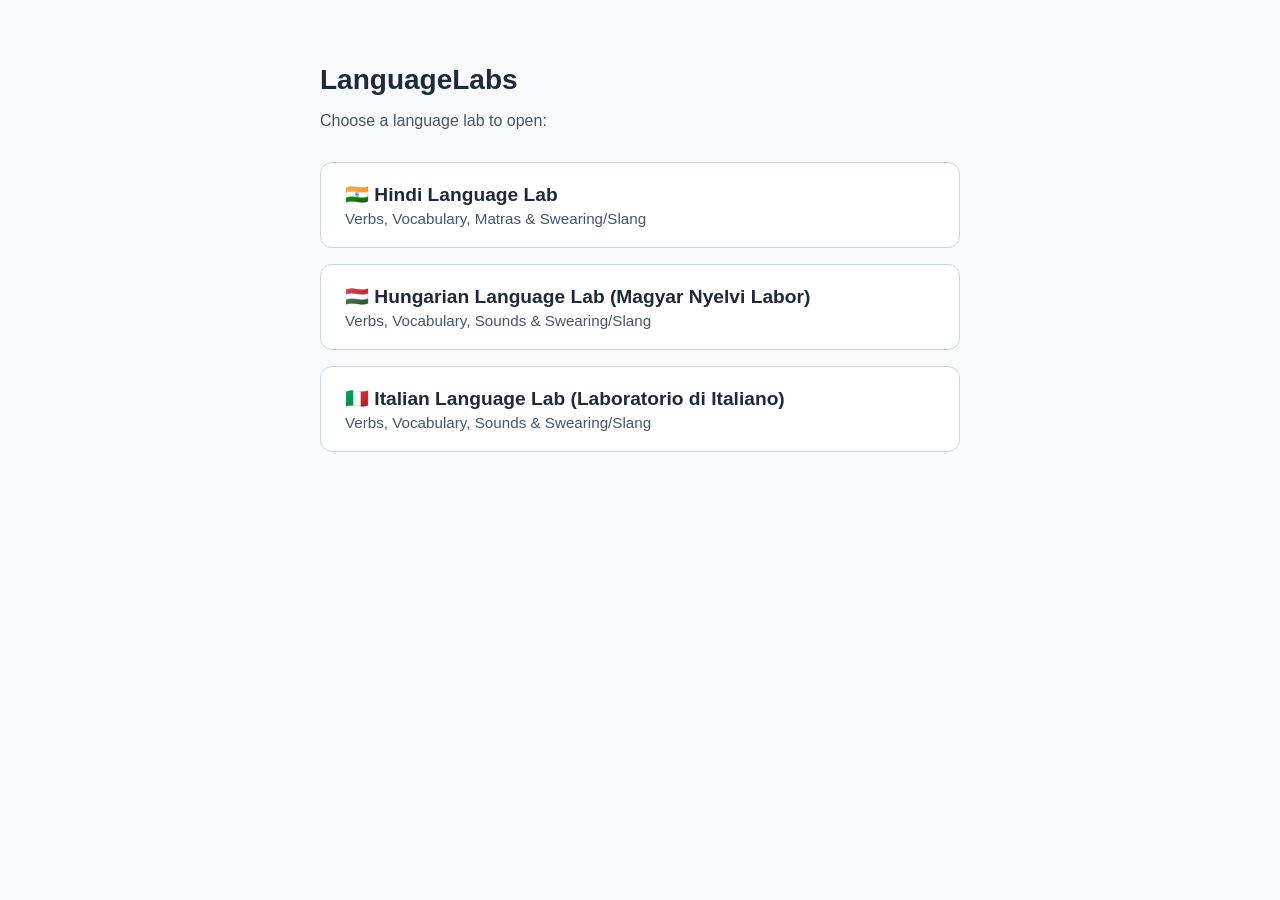
==== commit 055dfcea: "Publish Hindi, Hungarian, and Italian standalone builds with interactive voice selector" ====
--- a/index.html
+++ b/index.html
@@ -2,1473 +2,57 @@
 <html lang="en">
 <head>
   <meta charset="UTF-8">
-  <meta name="viewport" content="width=device-width, initial-scale=1.0, viewport-fit=cover">
-  <meta name="theme-color" content="#d94819">
-  <meta name="mobile-web-app-capable" content="yes">
-  <meta name="apple-mobile-web-app-capable" content="yes">
-  <meta name="apple-mobile-web-app-status-bar-style" content="default">
-  <meta name="apple-mobile-web-app-title" content="Hindi Lab">
-  <meta name="format-detection" content="telephone=no">
-  <title>Hindi Language Lab (हिन्दी अभ्यासशाला) - Verbs & Vocabulary</title>
-  <link rel="stylesheet" href="styles.css">
+  <meta name="viewport" content="width=device-width, initial-scale=1.0">
+  <title>LanguageLabs</title>
+  <style>
+    body {
+      font-family: -apple-system, BlinkMacSystemFont, "Segoe UI", Roboto, sans-serif;
+      max-width: 640px;
+      margin: 4rem auto;
+      padding: 0 1.25rem;
+      color: #1e293b;
+      background: #f8fafc;
+    }
+    h1 { font-size: 1.75rem; margin-bottom: 0.5rem; }
+    p { color: #475569; margin-bottom: 2rem; }
+    .cards { display: grid; gap: 1rem; }
+    a.card {
+      display: block;
+      padding: 1.25rem 1.5rem;
+      background: #ffffff;
+      border: 1px solid #cbd5e1;
+      border-radius: 12px;
+      text-decoration: none;
+      color: inherit;
+      transition: border-color 0.15s, box-shadow 0.15s;
+    }
+    a.card:hover, a.card:focus-visible {
+      border-color: #d94819;
+      box-shadow: 0 4px 12px rgba(0, 0, 0, 0.06);
+      outline: none;
+    }
+    .title { font-size: 1.2rem; font-weight: 700; margin-bottom: 0.25rem; }
+    .sub { font-size: 0.95rem; color: #475569; }
+  </style>
 </head>
 <body>
-  <!-- Accessibility: Skip Link -->
-  <a href="#main-content" class="skip-link">Skip to main content</a>
-
-  <!-- Accessibility: Dynamic Live Region Announcer for Screen Readers -->
-  <div id="a11y-announcer" class="sr-only" aria-live="polite" aria-atomic="true"></div>
-
-  <!-- Festive Indian Accent Ribbon -->
-  <div class="top-ornament-bar" aria-hidden="true"></div>
-
-  <!-- App Header -->
-  <header>
-    <div class="header-container">
-      <div class="logo-group">
-        <div class="logo-badge" aria-hidden="true">हि</div>
-        <div class="logo-text">
-          <h1 id="app-main-title">Hindi Language Lab <span id="app-title-sub" style="font-weight:400; font-family:var(--font-hindi); font-size:1.15rem; color:var(--primary);">(हिन्दी अभ्यासशाला)</span></h1>
-          <p class="app-tagline"><span class="status-dot" aria-hidden="true"></span> 100% Offline & Local • Cross-Platform (Windows & Mac)</p>
-        </div>
-      </div>
-
-      <!-- Module Focus Switcher -->
-      <div class="header-actions">
-        <div class="focus-pill-switcher" role="radiogroup" aria-label="Select Learning Module">
-          <button type="button" class="focus-pill-btn active" id="focus-verbs-btn" data-module="verbs" role="radio" aria-checked="true" aria-label="Switch to Verb Lab (क्रियाशाला)">
-            <span class="focus-pill-icon">⚡</span>
-            <span class="focus-pill-text">
-              <span class="focus-pill-title">Verb Lab</span><span class="focus-pill-short" aria-hidden="true">Verbs</span>
-              <span class="focus-pill-sub">क्रियाशाला</span>
-            </span>
-          </button>
-          <button type="button" class="focus-pill-btn" id="focus-vocab-btn" data-module="vocab" role="radio" aria-checked="false" aria-label="Switch to Vocabulary Studio (शब्दशाला)">
-            <span class="focus-pill-icon">📖</span>
-            <span class="focus-pill-text">
-              <span class="focus-pill-title">Vocabulary Studio</span><span class="focus-pill-short" aria-hidden="true">Vocab</span>
-              <span class="focus-pill-sub">शब्दशाला</span>
-            </span>
-          </button>
-          <button type="button" class="focus-pill-btn" id="focus-matra-btn" data-module="matras" role="radio" aria-checked="false" aria-label="Switch to Matra Reading Practice (मात्रा वाचन)">
-            <span class="focus-pill-icon">🔤</span>
-            <span class="focus-pill-text">
-              <span class="focus-pill-title">Matra Reading</span><span class="focus-pill-short" aria-hidden="true">Matras</span>
-              <span class="focus-pill-sub">मात्रा वाचन</span>
-            </span>
-          </button>
-        </div>
-        <button type="button" class="switch-focus-btn" id="open-lexicon-manager-btn" aria-label="Open Data Cleanup & Lexicon Manager" title="Clean up, edit, and sanitize saved words database (Shortcut: D)" style="background:var(--card-warm); border:1.5px solid var(--border); color:var(--secondary); font-weight:600;">
-          <span aria-hidden="true">🛠️</span> <span class="btn-label">Clean Up Data</span>
-        </button>
-        <select id="voice-selector" aria-label="Select Hindi speech voice" title="Choose Hindi pronunciation voice" style="padding:0.45rem 0.65rem; border-radius:10px; border:1.5px solid var(--border); background:var(--card-warm); color:var(--text-main); font-size:0.82rem; font-weight:600; max-width:190px; cursor:pointer;">
-          <option value="auto">🔊 Voice: Auto (hi-IN)</option>
-        </select>
-        <button type="button" class="switch-focus-btn" id="open-focus-modal-btn" aria-label="Open learning focus chooser dialog (Shortcut: Key M)" title="Choose learning focus (Shortcut: M)">
-          <span aria-hidden="true">⚙️</span> <span class="btn-label">Choose Focus</span>
-        </button>
-      </div>
-
-      <!-- Main Tab Navigation -->
-      <nav aria-label="Main Navigation">
-        <div role="tablist" class="nav-tabs" aria-label="Study Modes">
-          <button role="tab" id="tab-nav-explorer" aria-selected="true" class="nav-btn active" data-tab-type="explorer">
-            <span class="tab-icon" aria-hidden="true">📚</span> <span class="tab-short" aria-hidden="true">Explore</span><span class="tab-text" id="nav-text-explorer">Explorer</span>
-          </button>
-          <button role="tab" id="tab-nav-flashcard" aria-selected="false" class="nav-btn" data-tab-type="flashcard">
-            <span class="tab-icon" aria-hidden="true">🎴</span> <span class="tab-short" aria-hidden="true">Cards</span><span class="tab-text" id="nav-text-flashcard">Flashcards (SRS)</span>
-          </button>
-          <button role="tab" id="tab-nav-match" aria-selected="false" class="nav-btn" data-tab-type="match">
-            <span class="tab-icon" aria-hidden="true">⚡</span> <span class="tab-short" aria-hidden="true">Match</span><span class="tab-text" id="nav-text-match">Speed Match</span>
-          </button>
-          <button role="tab" id="tab-nav-quiz" aria-selected="false" class="nav-btn" data-tab-type="quiz">
-            <span class="tab-icon" aria-hidden="true">🎯</span> <span class="tab-short" aria-hidden="true">Quiz</span><span class="tab-text" id="nav-text-quiz">'ने' & Tense Quiz</span>
-          </button>
-          <button role="tab" id="tab-nav-notes" aria-selected="false" class="nav-btn" data-tab-type="notes">
-            <span class="tab-icon" aria-hidden="true">➕</span> <span class="tab-short" aria-hidden="true">Add</span><span class="tab-text" id="nav-text-notes">Add from Notes</span>
-          </button>
-        </div>
-      </nav>
+  <main>
+    <h1>LanguageLabs</h1>
+    <p>Choose a language lab to open:</p>
+    <div class="cards">
+      <a class="card" href="hindi.html">
+        <div class="title">🇮🇳 Hindi Language Lab</div>
+        <div class="sub">Verbs, Vocabulary, Matras &amp; Swearing/Slang</div>
+      </a>
+      <a class="card" href="hungarian.html">
+        <div class="title">🇭🇺 Hungarian Language Lab (Magyar Nyelvi Labor)</div>
+        <div class="sub">Verbs, Vocabulary, Sounds &amp; Swearing/Slang</div>
+      </a>
+      <a class="card" href="italian.html">
+        <div class="title">🇮🇹 Italian Language Lab (Laboratorio di Italiano)</div>
+        <div class="sub">Verbs, Vocabulary, Sounds &amp; Swearing/Slang</div>
+      </a>
     </div>
-  </header>
-
-  <main id="main-content">
-    <!-- =====================================================================
-         MODULE 1: VERB LAB (क्रियाशाला)
-         ===================================================================== -->
-
-    <!-- TAB 1 (VERBS): VERB EXPLORER -->
-    <section id="verbs-tab" role="tabpanel" aria-labelledby="tab-nav-explorer" class="tab-content active" tabindex="0">
-      <div class="controls-bar">
-        <div class="search-row">
-          <div class="search-input-wrap">
-            <span class="search-icon">🔍</span>
-            <input type="text" id="verb-search" class="search-input" placeholder="Search Hindi, transliteration (e.g. parhna), or English...">
-          </div>
-        </div>
-
-        <div>
-          <div style="font-size:0.75rem; font-weight:700; text-transform:uppercase; color:var(--text-muted); margin-bottom:0.4rem;">
-            Curriculum Clusters
-          </div>
-          <div class="filter-tags">
-            <button class="filter-chip active" data-cluster="all">All Clusters (38)</button>
-            <button class="filter-chip" data-cluster="The Big 4 Irregulars">The Big 4 (करना, होना, देना, लेना)</button>
-            <button class="filter-chip" data-cluster="Motion & Movement">Motion (Intransitive)</button>
-            <button class="filter-chip" data-cluster="Daily Essentials">Daily Living</button>
-            <button class="filter-chip" data-cluster="Study & Communication">Study & Speech</button>
-            <button class="filter-chip" data-cluster="Perception & Mind">Cognition & Senses</button>
-            <button class="filter-chip" data-cluster="Objects & Actions">Objects & Actions</button>
-            <button class="filter-chip" data-cluster="Nominal Compound Verbs">Compound Verbs</button>
-          </div>
-        </div>
-
-        <div>
-          <div style="font-size:0.75rem; font-weight:700; text-transform:uppercase; color:var(--text-muted); margin-bottom:0.4rem;">
-            Filter by Past Tense 'ने' Rule
-          </div>
-          <div class="filter-tags">
-            <button class="filter-chip active" data-ne="all">All Verbs</button>
-            <button class="filter-chip ne-true" data-ne="takes-ne">Uses 'ने' in Past (Transitive)</button>
-            <button class="filter-chip ne-false" data-ne="no-ne">No 'ने' in Past (Intransitive & Exceptions)</button>
-          </div>
-        </div>
-
-        <div class="stats-summary">
-          <span id="verb-count-label">Loading verbs...</span>
-          <span style="font-size:0.8rem;">💡 Tip: Click any card for 3-tense conjugation matrix & examples</span>
-        </div>
-      </div>
-
-      <!-- Verbs Grid -->
-      <div class="verb-grid" id="verb-grid"></div>
-    </section>
-
-    <!-- TAB 2 (VERBS): FLASHCARDS (SRS) -->
-    <section id="flashcard-tab" role="tabpanel" aria-labelledby="tab-nav-flashcard" class="tab-content" tabindex="0">
-      <div class="flashcard-arena">
-        <div class="flashcard-header">
-          <div>
-            <strong id="flash-progress" style="color:var(--text-muted); font-size:0.95rem;">Card 1 of 38</strong>
-          </div>
-          <div class="flashcard-settings">
-            <button id="toggle-translit-btn" class="toggle-btn" aria-label="Toggle transliteration display">Show Romanization</button>
-            <button id="toggle-direction-btn" class="toggle-btn" aria-label="Toggle prompt language direction">Prompt: Hindi</button>
-            <button id="shuffle-cards-btn" class="toggle-btn" aria-label="Shuffle flashcards">
-              <span aria-hidden="true">🔀</span> Shuffle
-            </button>
-          </div>
-        </div>
-
-        <!-- 3D Flippable Card -->
-        <div class="card-perspective" id="flashcard-container" tabindex="0" role="button" aria-label="Flashcard. Press Space or Enter to flip">
-          <div class="card-inner" id="flashcard-inner">
-            <div class="card-front" id="card-front-content"></div>
-            <div class="card-back" id="card-back-content"></div>
-          </div>
-        </div>
-
-        <!-- Action / Review Controls -->
-        <div class="flashcard-actions">
-          <button class="action-btn nav-card" id="prev-card-btn" aria-label="Previous flashcard (Left Arrow key)">← Previous</button>
-          <button class="action-btn again" id="card-again-btn" aria-label="Mark as needs review (Key 1)">Needs Review ↺</button>
-          <button class="action-btn good" id="card-good-btn" aria-label="Mark as mastered (Key 2)">Got It! ✓</button>
-          <button class="action-btn nav-card" id="next-card-btn" aria-label="Next flashcard (Right Arrow key)">Next →</button>
-        </div>
-
-        <!-- Accessible Keyboard Shortcuts Hint -->
-        <div class="flashcard-shortcuts-hint" aria-label="Keyboard Shortcuts: Space or Enter to flip card, T to cycle tenses, E for sentence audio, A for verb audio, Left Arrow for previous, Right Arrow for next, 1 for needs review, 2 for got it, M to switch focus">
-          ⌨️ <strong>Shortcuts:</strong> <kbd>Space</kbd> Flip &bull; <kbd>T</kbd> Cycle Tense &bull; <kbd>E</kbd> Sentence Audio &bull; <kbd>A</kbd> Verb Audio &bull; <kbd>←</kbd> Prev &bull; <kbd>→</kbd> Next &bull; <kbd>1</kbd> Review &bull; <kbd>2</kbd> Mastered &bull; <kbd>M</kbd> Switch Focus
-        </div>
-      </div>
-    </section>
-
-    <!-- TAB 3 (VERBS): SPEED MATCH GAME -->
-    <section id="match-tab" role="tabpanel" aria-labelledby="tab-nav-match" class="tab-content" tabindex="0">
-      <div class="game-container">
-        <div class="game-header">
-          <div>
-            <h2 style="font-size:1.4rem;">⚡ Verb Speed Match Drill</h2>
-            <p id="match-status" style="color:var(--text-muted); font-size:0.9rem;" aria-live="polite">
-              Click a Hindi verb, then match its English meaning.
-            </p>
-          </div>
-          <div class="game-header-actions" style="display:flex; align-items:center; gap:0.6rem; flex-wrap:wrap;">
-            <button class="toggle-btn match-toggle-translit-btn" id="match-toggle-translit-btn" type="button" aria-label="Toggle Roman transliterations display" aria-pressed="false" title="Show or hide Roman transliterations (Shortcut: T)">
-              <span class="match-translit-icon" aria-hidden="true">🔤</span> <span class="match-translit-label">Hide Romanization</span>
-            </button>
-            <button class="action-btn nav-card" id="restart-match-btn" style="flex:none; padding:0.5rem 1rem;" aria-label="Restart speed match round">
-              <span aria-hidden="true">🔄</span> New Round
-            </button>
-          </div>
-        </div>
-
-        <div class="match-grid">
-          <div class="match-column" id="match-hindi-col" role="group" aria-label="Hindi Verbs"></div>
-          <div class="match-column" id="match-english-col" role="group" aria-label="English Meanings"></div>
-        </div>
-      </div>
-    </section>
-
-    <!-- TAB 4 (VERBS): 'ने' & CONJUGATION QUIZ -->
-    <section id="quiz-tab" role="tabpanel" aria-labelledby="tab-nav-quiz" class="tab-content" tabindex="0">
-      <div class="quiz-container">
-        <div class="quiz-header-bar">
-          <div>
-            <h2 style="font-size:1.35rem;">🎯 Verb Grammar & 'ने' Quiz</h2>
-            <p style="font-size:0.85rem; color:var(--text-muted);">
-              Drills for the Ergative 'ने' rule, irregular past forms, and gender agreement.
-            </p>
-          </div>
-          <div class="quiz-stats-group">
-            <div class="quiz-badge quiz-timer-badge" id="verbs-quiz-timer-badge" title="Elapsed Time">
-              ⏱️ <span id="verbs-quiz-timer-text">0s</span>
-            </div>
-            <div class="quiz-badge quiz-best-badge" id="verbs-quiz-best-badge" title="Best Completion Time">
-              🏆 <span id="verbs-quiz-best-text">Best: --</span>
-              <button type="button" class="quiz-clear-best-btn" id="clear-verbs-best-btn" title="Clear best time" aria-label="Clear best time" style="display:none;">✕</button>
-            </div>
-            <div class="badge badge-tr" id="quiz-score-badge" style="font-size:0.9rem; padding:0.4rem 0.8rem;" aria-live="polite">
-              Score: 0 / 10
-            </div>
-          </div>
-        </div>
-
-        <!-- Verb Quiz Topic Selector Bar -->
-        <div class="targeted-quiz-bar" style="margin-bottom:1.25rem; background:var(--bg); border:1px solid var(--border); border-radius:12px; padding:0.85rem 1rem;">
-          <div style="display:flex; justify-content:space-between; align-items:center; gap:0.75rem; flex-wrap:wrap;">
-            <div style="display:flex; align-items:center; gap:0.6rem; flex:1; min-width:260px;">
-              <label for="verbs-quiz-topic-select" style="font-size:0.85rem; font-weight:700; color:var(--secondary); white-space:nowrap; display:flex; align-items:center; gap:0.35rem;">
-                <span aria-hidden="true">🎯</span> Verb Drill:
-              </label>
-              <select id="verbs-quiz-topic-select" class="targeted-quiz-select" style="flex:1;" aria-label="Select Verb Quiz Topic">
-                <option value="mixed">🔄 Comprehensive: 'ने' Rule, Irregulars & Agreement (Mixed)</option>
-                <option value="ne-rule">⚡ Transitive Past 'ने' Rule Focus</option>
-                <option value="irregular-past">🔥 Irregular Past Forms Only</option>
-                <option value="continuous-agreement">🏃 Continuous & Gender Agreement Focus</option>
-              </select>
-            </div>
-          </div>
-          <div id="verbs-quiz-topic-desc" style="font-size:0.825rem; color:var(--text-muted); margin-top:0.45rem; line-height:1.4;">
-            Drills for the Ergative 'ने' rule, irregular past forms, and gender agreement across all verbs.
-          </div>
-        </div>
-
-        <div id="quiz-card"></div>
-
-        <div style="display:flex; justify-content:flex-end; gap:0.75rem; margin-top:1.5rem;">
-          <button class="action-btn nav-card" id="restart-quiz-btn" style="display:none; flex:none;">
-            Restart
-          </button>
-          <button class="action-btn good" id="next-quiz-btn" style="display:none; flex:none; padding:0.75rem 1.5rem;">
-            Next Question →
-          </button>
-        </div>
-      </div>
-    </section>
-
-    <!-- TAB 5 (VERBS): NOTES INGESTION & PARSER STUDIO -->
-    <section id="notes-tab" role="tabpanel" aria-labelledby="tab-nav-notes" class="tab-content" tabindex="0">
-      <div style="max-width:850px; margin:0 auto; display:flex; flex-direction:column; gap:1.5rem;">
-        
-        <!-- Batch Ingestion Studio Card -->
-        <div style="background:white; padding:2rem; border-radius:var(--radius); border:1px solid var(--border); box-shadow:var(--shadow);">
-          <div style="display:flex; justify-content:space-between; align-items:flex-start; margin-bottom:1rem; flex-wrap:wrap; gap:0.5rem;">
-            <div>
-              <h2 style="font-size:1.4rem;">📥 Ingest Verb Notes</h2>
-              <p style="font-size:0.9rem; color:var(--text-muted);">
-                Paste typed notes or drop a file (.rtf, .txt, .md, .csv, .json). Automatically extracts Hindi verbs ending in -ना, isolates stems, and detects transitivity ('ने' rule).
-              </p>
-            </div>
-            <button id="load-sample-notes-btn" class="action-btn nav-card" style="font-size:0.8rem; padding:0.4rem 0.8rem; flex:none;">
-              Load Sample Notes
-            </button>
-          </div>
-
-          <!-- Drag and Drop Zone with Multiple Files & RTF support -->
-          <div class="drop-zone" id="notes-drop-zone">
-            <span class="drop-zone-icon">📁</span>
-            <div style="font-weight:700; font-size:1.05rem; color:var(--secondary); margin-bottom:0.25rem;">
-              Drop verb notes file(s) here (.rtf, .txt, .md, .csv, .json)
-            </div>
-            <div style="font-size:0.85rem; color:var(--text-muted); margin-bottom:0.75rem;">
-              Select or drop multiple files at once from Windows Explorer or Mac Finder
-            </div>
-            <div class="file-type-pills">
-              <span class="file-pill highlight">✨ Multiple Files</span>
-              <span class="file-pill highlight">✨ .RTF (Rich Text)</span>
-              <span class="file-pill">.MD</span>
-              <span class="file-pill">.TXT</span>
-              <span class="file-pill">.CSV</span>
-              <span class="file-pill">.JSON</span>
-            </div>
-            <input type="file" id="notes-file-input" accept=".txt,.md,.markdown,.csv,.json,.rtf,text/rtf,application/rtf" multiple style="display:none;">
-            <button type="button" class="action-btn nav-card" id="browse-file-btn" style="max-width:200px; margin:1rem auto 0; font-size:0.85rem;">
-              Browse File(s)
-            </button>
-          </div>
-
-          <!-- Live File Status & State Indicator -->
-          <div id="ingest-file-status-wrap" style="display:none;"></div>
-          <div id="ingest-status-banner-wrap"></div>
-
-          <!-- Paste Textarea -->
-          <div style="margin-top:1.25rem;">
-            <label style="font-size:0.85rem; font-weight:600; display:block; margin-bottom:0.4rem;">
-              Or paste typed lecture notes directly:
-            </label>
-            <textarea id="notes-raw-text" class="notes-textarea" placeholder="Paste notes in any format, e.g.:
-- नाचना (nācnā) - to dance
-- गाना (gānā) - to sing
-- तैरना: to swim
-- खोलना | to open | tr"></textarea>
-          </div>
-
-          <div class="format-hints">
-            💡 <strong>Smart Parser supports:</strong> Bullet lists (`- शब्द: meaning`), tables (`शब्द | meaning`), numbered lists, parentheses for transliteration, or raw paragraphs containing Hindi verbs ending in <em>-ना</em>.
-          </div>
-
-          <div style="margin-top:1.25rem; display:flex; justify-content:flex-end;">
-            <button id="analyze-notes-btn" class="action-btn good" style="max-width:240px; padding:0.75rem 1.25rem;">
-              Analyze & Extract Verbs
-            </button>
-          </div>
-        </div>
-
-        <!-- Preview & Confirmation Table -->
-        <div id="parser-preview-section" style="display:none; background:white; padding:1.75rem; border-radius:var(--radius); border:1px solid var(--border); box-shadow:var(--shadow);">
-          <div style="display:flex; justify-content:space-between; align-items:center; margin-bottom:1rem; flex-wrap:wrap; gap:0.5rem;">
-            <div>
-              <h3 style="font-size:1.15rem;" id="preview-heading">Extracted Verbs Preview</h3>
-              <p style="font-size:0.85rem; color:var(--text-muted);">
-                Review detected transitivity and stems before importing to your study deck.
-              </p>
-            </div>
-            <div style="display:flex; gap:0.5rem; align-items:center; flex-wrap:wrap;">
-              <span id="preview-selected-count" style="font-size:0.85rem; color:var(--text-muted); font-weight:600;">0 verbs selected</span>
-              <button id="clean-verbs-noise-btn" type="button" class="action-btn nav-card" style="font-size:0.8rem; padding:0.45rem 0.75rem; flex:none;" title="Clean trailing punctuation and note noise across all verbs">
-                🧹 Auto-Clean Noise
-              </button>
-              <button id="select-new-verbs-btn" type="button" class="action-btn nav-card" style="font-size:0.8rem; padding:0.45rem 0.75rem; flex:none;">
-                Select New Only
-              </button>
-              <button id="confirm-import-btn" class="action-btn good" style="font-size:0.85rem; padding:0.5rem 1rem;">
-                Import Verbs to Deck
-              </button>
-            </div>
-          </div>
-
-          <!-- Preview Search Filter Bar -->
-          <div style="margin-bottom:0.85rem; display:flex; gap:0.5rem; align-items:center; flex-wrap:wrap;">
-            <div class="search-input-wrap" style="flex:1; min-width:240px; max-width:380px;">
-              <span class="search-icon">🔍</span>
-              <input type="text" id="preview-search-input" class="search-input" placeholder="Search extracted verbs (Hindi, Roman, English)..." style="padding-top:0.45rem; padding-bottom:0.45rem; font-size:0.88rem;">
-            </div>
-            <button type="button" id="preview-search-clear-btn" class="action-btn nav-card" style="display:none; font-size:0.8rem; padding:0.45rem 0.75rem;">Clear</button>
-            <span id="preview-search-status" style="font-size:0.82rem; color:var(--text-muted);"></span>
-          </div>
-
-          <div style="overflow-x:auto; max-height:400px;">
-            <table class="preview-table">
-              <thead>
-                <tr>
-                  <th style="width:36px;"><input type="checkbox" id="select-all-preview" checked aria-label="Select all verbs"></th>
-                  <th style="min-width:140px;">Hindi Verb (Devanagari)</th>
-                  <th style="min-width:130px;">Romanization</th>
-                  <th style="min-width:170px;">English Meaning</th>
-                  <th style="min-width:150px;">Transitivity ('ने')</th>
-                  <th style="min-width:140px;">Quality / Status</th>
-                  <th style="width:36px;" title="Remove row"></th>
-                </tr>
-              </thead>
-              <tbody id="preview-table-body"></tbody>
-            </table>
-          </div>
-          <div id="import-success-banner" style="display:none; margin-top:1rem; padding:0.85rem 1.25rem; background:#ecfdf5; border:1px solid #a7f3d0; border-radius:8px; color:#065f46; font-weight:600;">
-            ✓ Verbs successfully imported to your deck!
-          </div>
-        </div>
-
-        <!-- Single Quick Add Accordion / Card -->
-        <details style="background:white; padding:1.25rem 1.75rem; border-radius:var(--radius); border:1px solid var(--border); box-shadow:var(--shadow);">
-          <summary style="font-weight:600; cursor:pointer; font-size:1rem; color:var(--text-main);">
-            ➕ Or add a single custom verb manually
-          </summary>
-          <div style="margin-top:1rem; padding-top:1rem; border-top:1px solid var(--border);">
-            <form id="add-verb-form" style="display:flex; flex-direction:column; gap:1.2rem;">
-              <div style="display:grid; grid-template-columns: 1fr 1fr; gap:1rem;">
-                <div>
-                  <label style="font-size:0.85rem; font-weight:600; display:block; margin-bottom:0.3rem;">Infinitive in Devanagari *</label>
-                  <input type="text" id="custom-hindi" class="search-input" placeholder="e.g. नाचना" required style="font-family:var(--font-hindi); font-size:1.2rem;">
-                </div>
-                <div>
-                  <label style="font-size:0.85rem; font-weight:600; display:block; margin-bottom:0.3rem;">Transliteration (Roman)</label>
-                  <input type="text" id="custom-roman" class="search-input" placeholder="e.g. nācnā">
-                </div>
-              </div>
-
-              <div style="display:grid; grid-template-columns: 1fr 1fr; gap:1rem;">
-                <div>
-                  <label style="font-size:0.85rem; font-weight:600; display:block; margin-bottom:0.3rem;">English Meaning *</label>
-                  <input type="text" id="custom-english" class="search-input" placeholder="e.g. to dance" required>
-                </div>
-                <div>
-                  <label style="font-size:0.85rem; font-weight:600; display:block; margin-bottom:0.3rem;">Transitivity (Past 'ने') *</label>
-                  <select id="custom-transitivity" class="search-input" style="background:white;">
-                    <option value="Intransitive">Intransitive (No 'ने' in past)</option>
-                    <option value="Transitive">Transitive (Takes 'ने' in past)</option>
-                  </select>
-                </div>
-              </div>
-
-              <div>
-                <label style="font-size:0.85rem; font-weight:600; display:block; margin-bottom:0.3rem;">Memory Mnemonic / Hook</label>
-                <input type="text" id="custom-mnemonic" class="search-input" placeholder="e.g. NACHO cheese makes you want to dance (nācnā)">
-              </div>
-
-              <div style="display:grid; grid-template-columns: 1fr 1fr; gap:1rem;">
-                <div>
-                  <label style="font-size:0.85rem; font-weight:600; display:block; margin-bottom:0.3rem;">Example Sentence (Hindi)</label>
-                  <input type="text" id="custom-example-hindi" class="search-input" placeholder="e.g. वह अच्छा नाचती है।">
-                </div>
-                <div>
-                  <label style="font-size:0.85rem; font-weight:600; display:block; margin-bottom:0.3rem;">Example Translation</label>
-                  <input type="text" id="custom-example-english" class="search-input" placeholder="e.g. She dances well.">
-                </div>
-              </div>
-
-              <button type="submit" class="action-btn good" style="margin-top:0.5rem;">
-                Add Verb to Deck
-              </button>
-            </form>
-            <div id="add-verb-success" style="display:none; margin-top:1rem; padding:0.75rem 1rem; background:#ecfdf5; color:#065f46; border-radius:8px; font-weight:600; text-align:center;">
-              ✓ Verb successfully added!
-            </div>
-          </div>
-        </details>
-
-        <!-- Database Backup / Export Card -->
-        <div style="background:white; padding:1.25rem 1.75rem; border-radius:var(--radius); border:1px solid var(--border); box-shadow:var(--shadow); display:flex; justify-content:space-between; align-items:center; flex-wrap:wrap; gap:1rem;">
-          <div>
-            <div style="font-weight:600; font-size:0.95rem;">💾 Manage Your Imported Verbs Database</div>
-            <div style="font-size:0.85rem; color:var(--text-muted);" id="db-status-label">
-              Total custom verbs stored locally: 0
-            </div>
-          </div>
-          <div style="display:flex; gap:0.75rem; flex-wrap:wrap;">
-            <button id="open-lexicon-from-verb-notes" type="button" class="action-btn good" style="font-size:0.85rem; flex:none; padding:0.5rem 1rem;">
-              🛠️ Manage & Clean Lexicon
-            </button>
-            <button id="export-db-btn" class="action-btn nav-card" style="font-size:0.85rem; flex:none; padding:0.5rem 1rem;">
-              📥 Export Database (JSON)
-            </button>
-            <button id="clear-custom-btn" class="action-btn again" style="font-size:0.85rem; flex:none; padding:0.5rem 1rem;">
-              🗑️ Clear Custom Verbs
-            </button>
-          </div>
-        </div>
-
-      </div>
-    </section>
-
-    <!-- =====================================================================
-         MODULE 2: VOCABULARY STUDIO (शब्दशाला - Nouns & Adjectives)
-         ===================================================================== -->
-
-    <!-- TAB 1 (VOCAB): VOCABULARY EXPLORER -->
-    <section id="vocab-tab" role="tabpanel" aria-labelledby="tab-nav-explorer" class="tab-content" tabindex="0">
-      <div class="controls-bar">
-        <div class="search-row">
-          <div class="search-input-wrap">
-            <span class="search-icon">🔍</span>
-            <input type="text" id="vocab-search" class="search-input" placeholder="Search Hindi, transliteration (e.g. kitab, accha), or English...">
-          </div>
-        </div>
-
-        <div>
-          <div style="font-size:0.75rem; font-weight:700; text-transform:uppercase; color:var(--text-muted); margin-bottom:0.4rem;">
-            Part of Speech
-          </div>
-          <div class="filter-tags">
-            <button class="filter-chip active" data-vocab-pos="all">All Words</button>
-            <button class="filter-chip" data-vocab-pos="Noun">Nouns (संज्ञा)</button>
-            <button class="filter-chip" data-vocab-pos="Adjective">Adjectives (विशेषण)</button>
-            <button class="filter-chip" data-vocab-pos="Pronoun">Pronouns (सर्वनाम)</button>
-            <button class="filter-chip" data-vocab-pos="Postposition">Postpositions (परसर्ग)</button>
-            <button class="filter-chip" data-vocab-pos="Adverb">Adverbs (क्रियाविशेषण)</button>
-            <button class="filter-chip" data-vocab-pos="Expression">Expressions (वाक्यांश)</button>
-          </div>
-        </div>
-
-        <div>
-          <div style="font-size:0.75rem; font-weight:700; text-transform:uppercase; color:var(--text-muted); margin-bottom:0.4rem;">
-            Filter by Grammatical Gender
-          </div>
-          <div class="filter-tags">
-            <button class="filter-chip active" data-vocab-gender="all">All Genders</button>
-            <button class="filter-chip" data-vocab-gender="Masculine" style="color:#1e40af;">Masculine (पुल्लिंग - M)</button>
-            <button class="filter-chip" data-vocab-gender="Feminine" style="color:#be123c;">Feminine (स्त्रीलिंग - F)</button>
-            <button class="filter-chip" data-vocab-gender="none">Invariable / None</button>
-          </div>
-        </div>
-
-        <div>
-          <div style="font-size:0.75rem; font-weight:700; text-transform:uppercase; color:var(--text-muted); margin-bottom:0.4rem;">
-            Curriculum Categories
-          </div>
-          <div class="filter-tags">
-            <button class="filter-chip active" data-vocab-category="all">All Categories</button>
-            <button class="filter-chip" data-vocab-category="People & Family">People & Family</button>
-            <button class="filter-chip" data-vocab-category="Home & Everyday">Home & Everyday</button>
-            <button class="filter-chip" data-vocab-category="Food & Drinks">Food & Drinks</button>
-            <button class="filter-chip" data-vocab-category="Places & Nature">Places & Nature</button>
-            <button class="filter-chip" data-vocab-category="Descriptive Adjectives">Descriptive Adjectives</button>
-            <button class="filter-chip" data-vocab-category="Colors & Shapes">Colors & Shapes</button>
-            <button class="filter-chip" data-vocab-category="Postpositions & Connectors">Postpositions & Connectors</button>
-            <button class="filter-chip" data-vocab-category="Time & Calendar">Time & Calendar</button>
-            <button class="filter-chip" data-vocab-category="Question Words & Pronouns">Question Words & Pronouns</button>
-            <button class="filter-chip" data-vocab-category="Swearing & Slang">🌶️ Swearing &amp; Slang</button>
-          </div>
-        </div>
-
-        <div class="stats-summary">
-          <span id="vocab-count-label">Loading vocabulary...</span>
-          <span style="font-size:0.8rem;">💡 Tip: Click any card for full gender, plural & inflection breakdown</span>
-        </div>
-      </div>
-
-      <!-- Vocab Grid -->
-      <div class="vocab-grid" id="vocab-grid"></div>
-    </section>
-
-    <!-- TAB 2 (VOCAB): VOCABULARY FLASHCARDS (SRS) -->
-    <section id="vocab-flashcard-tab" role="tabpanel" aria-labelledby="tab-nav-flashcard" class="tab-content" tabindex="0">
-      <div class="flashcard-arena">
-        <div class="flashcard-header">
-          <div>
-            <strong id="vocab-flash-progress" style="color:var(--text-muted); font-size:0.95rem;">Card 1 of 71</strong>
-          </div>
-          <div class="flashcard-settings">
-            <button id="vocab-toggle-translit-btn" class="toggle-btn" aria-label="Toggle transliteration display">Show Romanization</button>
-            <button id="vocab-toggle-direction-btn" class="toggle-btn" aria-label="Toggle prompt language direction">Prompt: Hindi</button>
-            <button id="vocab-shuffle-cards-btn" class="toggle-btn" aria-label="Shuffle vocabulary flashcards">
-              <span aria-hidden="true">🔀</span> Shuffle
-            </button>
-          </div>
-        </div>
-
-        <!-- 3D Flippable Card -->
-        <div class="card-perspective" id="vocab-flashcard-container" tabindex="0" role="button" aria-label="Vocabulary flashcard. Press Space or Enter to flip">
-          <div class="card-inner" id="vocab-flashcard-inner">
-            <div class="card-front" id="vocab-card-front-content"></div>
-            <div class="card-back" id="vocab-card-back-content"></div>
-          </div>
-        </div>
-
-        <!-- Action / Review Controls -->
-        <div class="flashcard-actions">
-          <button class="action-btn nav-card" id="vocab-prev-card-btn" aria-label="Previous vocabulary card (Left Arrow key)">← Previous</button>
-          <button class="action-btn again" id="vocab-card-again-btn" aria-label="Mark vocabulary card as needs review (Key 1)">Needs Review ↺</button>
-          <button class="action-btn good" id="vocab-card-good-btn" aria-label="Mark vocabulary card as mastered (Key 2)">Got It! ✓</button>
-          <button class="action-btn nav-card" id="vocab-next-card-btn" aria-label="Next vocabulary card (Right Arrow key)">Next →</button>
-        </div>
-
-        <!-- Accessible Keyboard Shortcuts Hint -->
-        <div class="flashcard-shortcuts-hint" aria-label="Keyboard Shortcuts: Space or Enter to flip card, A for word audio, E for sentence audio, Left Arrow for previous, Right Arrow for next, 1 for needs review, 2 for got it, M to switch focus">
-          ⌨️ <strong>Shortcuts:</strong> <kbd>Space</kbd> Flip &bull; <kbd>A</kbd> Word Audio &bull; <kbd>E</kbd> Sentence Audio &bull; <kbd>←</kbd> Prev &bull; <kbd>→</kbd> Next &bull; <kbd>1</kbd> Review &bull; <kbd>2</kbd> Mastered &bull; <kbd>M</kbd> Switch Focus
-        </div>
-      </div>
-    </section>
-
-    <!-- TAB 3 (VOCAB): VOCABULARY SPEED MATCH GAME -->
-    <section id="vocab-match-tab" role="tabpanel" aria-labelledby="tab-nav-match" class="tab-content" tabindex="0">
-      <div class="game-container">
-        <div class="game-header">
-          <div>
-            <h2 style="font-size:1.4rem;">⚡ Vocab Speed Match Drill</h2>
-            <p id="vocab-match-status" style="color:var(--text-muted); font-size:0.9rem;" aria-live="polite">
-              Click a Hindi word, then match its English meaning.
-            </p>
-          </div>
-          <div class="game-header-actions" style="display:flex; align-items:center; gap:0.6rem; flex-wrap:wrap;">
-            <button class="toggle-btn match-toggle-translit-btn" id="vocab-match-toggle-translit-btn" type="button" aria-label="Toggle Roman transliterations display" aria-pressed="false" title="Show or hide Roman transliterations (Shortcut: T)">
-              <span class="match-translit-icon" aria-hidden="true">🔤</span> <span class="match-translit-label">Hide Romanization</span>
-            </button>
-            <button class="action-btn nav-card" id="vocab-restart-match-btn" style="flex:none; padding:0.5rem 1rem;" aria-label="Restart speed match round">
-              <span aria-hidden="true">🔄</span> New Round
-            </button>
-          </div>
-        </div>
-
-        <div class="match-grid">
-          <div class="match-column" id="vocab-match-hindi-col" role="group" aria-label="Hindi Words"></div>
-          <div class="match-column" id="vocab-match-english-col" role="group" aria-label="English Meanings"></div>
-        </div>
-      </div>
-    </section>
-
-    <!-- TAB 4 (VOCAB): GENDER & AGREEMENT QUIZ -->
-    <section id="vocab-quiz-tab" role="tabpanel" aria-labelledby="tab-nav-quiz" class="tab-content" tabindex="0">
-      <div class="quiz-container">
-        <div class="quiz-header-bar">
-          <div>
-            <h2 style="font-size:1.35rem;">🎯 Gender & Agreement Quiz (लिंग व विशेषण)</h2>
-            <p style="font-size:0.85rem; color:var(--text-muted);">
-              Drills for Grammatical Gender (M/F), Adjective-Noun Agreement, Plural forms, and Oblique case.
-            </p>
-          </div>
-          <div class="quiz-stats-group">
-            <div class="quiz-badge quiz-timer-badge" id="vocab-quiz-timer-badge" title="Elapsed Time">
-              ⏱️ <span id="vocab-quiz-timer-text">0s</span>
-            </div>
-            <div class="quiz-badge quiz-best-badge" id="vocab-quiz-best-badge" title="Best Completion Time">
-              🏆 <span id="vocab-quiz-best-text">Best: --</span>
-              <button type="button" class="quiz-clear-best-btn" id="clear-vocab-best-btn" title="Clear best time" aria-label="Clear best time" style="display:none;">✕</button>
-            </div>
-            <div class="badge badge-tr" id="vocab-quiz-score-badge" style="font-size:0.9rem; padding:0.4rem 0.8rem;" aria-live="polite">
-              Score: 0 / 10
-            </div>
-          </div>
-        </div>
-
-        <!-- Targeted Quiz Selector Bar -->
-        <div class="targeted-quiz-bar" style="margin-bottom:1.25rem; background:var(--bg); border:1px solid var(--border); border-radius:12px; padding:0.85rem 1rem;">
-          <div style="display:flex; justify-content:space-between; align-items:center; gap:0.75rem; flex-wrap:wrap;">
-            <div style="display:flex; align-items:center; gap:0.6rem; flex:1; min-width:260px;">
-              <label for="vocab-quiz-topic-select" style="font-size:0.85rem; font-weight:700; color:var(--secondary); white-space:nowrap; display:flex; align-items:center; gap:0.35rem;">
-                <span aria-hidden="true">🎯</span> Topic Drill:
-              </label>
-              <select id="vocab-quiz-topic-select" class="targeted-quiz-select" style="flex:1;" aria-label="Select Quiz Topic">
-                <option value="mixed">🔄 Comprehensive: Gender, Plurals & Agreement (Mixed)</option>
-                <optgroup label="Targeted Practice Packs">
-                  <option value="days-of-week">🗓️ Days of the Week (सप्ताह के दिन)</option>
-                  <option value="question-words">❓ Question Words (प्रश्नवाचक शब्द)</option>
-                  <option value="time-frequency">⏰ Time & Frequency (समय व आवृत्ति)</option>
-                  <option value="directions">🧭 Directions & Positions (दिशाएँ)</option>
-                  <option value="numbers-1-10">🔢 Numbers 1–10 (संख्याएँ १–१०)</option>
-                  <option value="swearing-slang">🌶️ Swearing & Slang (गाली-गलौज)</option>
-                </optgroup>
-                <optgroup label="My Custom Quizzes" id="vocab-custom-quiz-optgroup">
-                  <!-- Custom user quizzes will be inserted here dynamically -->
-                </optgroup>
-              </select>
-            </div>
-            <div style="display:flex; align-items:center; gap:0.5rem; flex-wrap:wrap;">
-              <button type="button" class="action-btn nav-card" id="open-custom-quiz-modal-btn" style="padding:0.45rem 0.85rem; font-size:0.825rem; font-weight:600;" title="Create a custom targeted quiz for words you struggle with">
-                <span aria-hidden="true">➕</span> New Quiz
-              </button>
-              <button type="button" class="action-btn text-danger-btn" id="delete-active-custom-pack-btn" style="display:none; padding:0.45rem 0.75rem; font-size:0.825rem;" title="Delete this custom quiz">
-                <span aria-hidden="true">🗑️</span> Delete Quiz
-              </button>
-            </div>
-          </div>
-          <div id="targeted-quiz-topic-desc" style="font-size:0.825rem; color:var(--text-muted); margin-top:0.45rem; line-height:1.4;">
-            Drill for Grammatical Gender (M/F), Adjective-Noun Agreement, Plural forms, and Oblique case across core curriculum.
-          </div>
-        </div>
-
-        <div id="vocab-quiz-card"></div>
-
-        <div style="display:flex; justify-content:flex-end; gap:0.75rem; margin-top:1.5rem;">
-          <button class="action-btn nav-card" id="vocab-restart-quiz-btn" style="display:none; flex:none;">
-            Restart
-          </button>
-          <button class="action-btn good" id="vocab-next-quiz-btn" style="display:none; flex:none; padding:0.75rem 1.5rem;">
-            Next Question →
-          </button>
-        </div>
-      </div>
-    </section>
-
-    <!-- TAB 5 (VOCAB): VOCABULARY NOTES INGESTION STUDIO -->
-    <section id="vocab-notes-tab" role="tabpanel" aria-labelledby="tab-nav-notes" class="tab-content" tabindex="0">
-      <div style="max-width:850px; margin:0 auto; display:flex; flex-direction:column; gap:1.5rem;">
-        
-        <!-- Batch Ingestion Studio Card -->
-        <div style="background:white; padding:2rem; border-radius:var(--radius); border:1px solid var(--border); box-shadow:var(--shadow);">
-          <div style="display:flex; justify-content:space-between; align-items:flex-start; margin-bottom:1rem; flex-wrap:wrap; gap:0.5rem;">
-            <div>
-              <h2 style="font-size:1.4rem;">📥 Ingest Vocabulary Notes</h2>
-              <p style="font-size:0.9rem; color:var(--text-muted);">
-                Paste typed words or drop a file (.rtf, .txt, .md, .csv, .json). Automatically parses Hindi nouns and adjectives, detects gender (Masc/Fem), and extracts definitions.
-              </p>
-            </div>
-            <button id="load-sample-vocab-btn" class="action-btn nav-card" style="font-size:0.8rem; padding:0.4rem 0.8rem; flex:none;">
-              Load Sample Vocabulary
-            </button>
-          </div>
-
-          <!-- Drag and Drop Zone with Multiple Files & RTF support -->
-          <div class="drop-zone" id="vocab-drop-zone">
-            <span class="drop-zone-icon">📁</span>
-            <div style="font-weight:700; font-size:1.05rem; color:var(--secondary); margin-bottom:0.25rem;">
-              Drop vocabulary file(s) here (.rtf, .txt, .md, .csv, .json)
-            </div>
-            <div style="font-size:0.85rem; color:var(--text-muted); margin-bottom:0.75rem;">
-              Select or drop multiple files at once from Windows Explorer or Mac Finder
-            </div>
-            <div class="file-type-pills">
-              <span class="file-pill highlight">✨ Multiple Files</span>
-              <span class="file-pill highlight">✨ .RTF (Rich Text)</span>
-              <span class="file-pill">.MD</span>
-              <span class="file-pill">.TXT</span>
-              <span class="file-pill">.CSV</span>
-              <span class="file-pill">.JSON</span>
-            </div>
-            <input type="file" id="vocab-file-input" accept=".txt,.md,.markdown,.csv,.json,.rtf,text/rtf,application/rtf" multiple style="display:none;">
-            <button type="button" class="action-btn nav-card" id="vocab-browse-file-btn" style="max-width:200px; margin:1rem auto 0; font-size:0.85rem;">
-              Browse File(s)
-            </button>
-          </div>
-
-          <div id="vocab-ingest-file-status-wrap" style="display:none;"></div>
-          <div id="vocab-ingest-status-banner-wrap"></div>
-
-          <!-- Paste Textarea -->
-          <div style="margin-top:1.25rem;">
-            <label style="font-size:0.85rem; font-weight:600; display:block; margin-bottom:0.4rem;">
-              Or paste typed lecture vocabulary directly:
-            </label>
-            <textarea id="vocab-raw-text" class="notes-textarea" placeholder="Paste notes in any format, e.g.:
-- कमरा (kamrā) - room [m]
-- किताब (kitāb) - book [f]
-- अच्छा (acchā) - good [adj]
-- मेज़ | table | fem"></textarea>
-          </div>
-
-          <div class="format-hints">
-            💡 <strong>Smart Parser detects:</strong> Gender tags (`[m]`, `[f]`, `masc`, `fem`), word endings (-ी usually feminine, -ा usually masculine), parts of speech, and English definitions.
-          </div>
-
-          <div style="margin-top:1.25rem; display:flex; justify-content:flex-end;">
-            <button id="analyze-vocab-btn" class="action-btn good" style="max-width:240px; padding:0.75rem 1.25rem;">
-              Analyze & Extract Words
-            </button>
-          </div>
-        </div>
-
-        <!-- Preview & Confirmation Table -->
-        <div id="vocab-preview-section" style="display:none; background:white; padding:1.75rem; border-radius:var(--radius); border:1px solid var(--border); box-shadow:var(--shadow);">
-          <div style="display:flex; justify-content:space-between; align-items:center; margin-bottom:1rem; flex-wrap:wrap; gap:0.5rem;">
-            <div>
-              <h3 style="font-size:1.15rem;" id="vocab-preview-heading">Extracted Vocabulary Preview</h3>
-              <p style="font-size:0.85rem; color:var(--text-muted);">
-                Review detected gender, part of speech, and meanings before adding to your vocabulary deck.
-              </p>
-            </div>
-            <div style="display:flex; gap:0.5rem; align-items:center; flex-wrap:wrap;">
-              <span id="vocab-preview-selected-count" style="font-size:0.85rem; color:var(--text-muted); font-weight:600;">0 words selected</span>
-              <button id="clean-vocab-noise-btn" type="button" class="action-btn nav-card" style="font-size:0.8rem; padding:0.45rem 0.75rem; flex:none;" title="Clean trailing punctuation and note noise across all words">
-                🧹 Auto-Clean Noise
-              </button>
-              <button id="select-new-vocab-btn" type="button" class="action-btn nav-card" style="font-size:0.8rem; padding:0.45rem 0.75rem; flex:none;">
-                Select New Only
-              </button>
-              <button id="confirm-vocab-import-btn" class="action-btn good" style="font-size:0.85rem; padding:0.5rem 1rem;">
-                Import Words to Deck
-              </button>
-            </div>
-          </div>
-
-          <!-- Preview Search Filter Bar -->
-          <div style="margin-bottom:0.85rem; display:flex; gap:0.5rem; align-items:center; flex-wrap:wrap;">
-            <div class="search-input-wrap" style="flex:1; min-width:240px; max-width:380px;">
-              <span class="search-icon">🔍</span>
-              <input type="text" id="vocab-preview-search-input" class="search-input" placeholder="Search extracted words (Hindi, Roman, English)..." style="padding-top:0.45rem; padding-bottom:0.45rem; font-size:0.88rem;">
-            </div>
-            <button type="button" id="vocab-preview-search-clear-btn" class="action-btn nav-card" style="display:none; font-size:0.8rem; padding:0.45rem 0.75rem;">Clear</button>
-            <span id="vocab-preview-search-status" style="font-size:0.82rem; color:var(--text-muted);"></span>
-          </div>
-
-          <div style="overflow-x:auto; max-height:400px;">
-            <table class="preview-table">
-              <thead>
-                <tr>
-                  <th style="width:36px;"><input type="checkbox" id="select-all-vocab-preview" checked aria-label="Select all words"></th>
-                  <th style="min-width:140px;">Hindi Word (Devanagari)</th>
-                  <th style="min-width:130px;">Romanization</th>
-                  <th style="min-width:170px;">English Meaning</th>
-                  <th style="min-width:120px;">Part of Speech</th>
-                  <th style="min-width:115px;">Gender</th>
-                  <th style="min-width:140px;">Quality / Status</th>
-                  <th style="width:36px;" title="Remove row"></th>
-                </tr>
-              </thead>
-              <tbody id="vocab-preview-table-body"></tbody>
-            </table>
-          </div>
-          <div id="vocab-import-success-banner" style="display:none; margin-top:1rem; padding:0.85rem 1.25rem; background:#ecfdf5; border:1px solid #a7f3d0; border-radius:8px; color:#065f46; font-weight:600;">
-            ✓ Vocabulary words successfully imported to your deck!
-          </div>
-        </div>
-
-        <!-- Single Quick Add Accordion / Card -->
-        <details style="background:white; padding:1.25rem 1.75rem; border-radius:var(--radius); border:1px solid var(--border); box-shadow:var(--shadow);">
-          <summary style="font-weight:600; cursor:pointer; font-size:1rem; color:var(--text-main);">
-            ➕ Or add a single custom noun or adjective manually
-          </summary>
-          <div style="margin-top:1rem; padding-top:1rem; border-top:1px solid var(--border);">
-            <form id="add-vocab-form" style="display:flex; flex-direction:column; gap:1.2rem;">
-              <div style="display:grid; grid-template-columns: 1fr 1fr; gap:1rem;">
-                <div>
-                  <label style="font-size:0.85rem; font-weight:600; display:block; margin-bottom:0.3rem;">Word in Devanagari *</label>
-                  <input type="text" id="custom-vocab-hindi" class="search-input" placeholder="e.g. कमरा" required style="font-family:var(--font-hindi); font-size:1.2rem;">
-                </div>
-                <div>
-                  <label style="font-size:0.85rem; font-weight:600; display:block; margin-bottom:0.3rem;">Transliteration (Roman)</label>
-                  <input type="text" id="custom-vocab-roman" class="search-input" placeholder="e.g. kamrā">
-                </div>
-              </div>
-
-              <div style="display:grid; grid-template-columns: 1fr 1fr; gap:1rem;">
-                <div>
-                  <label style="font-size:0.85rem; font-weight:600; display:block; margin-bottom:0.3rem;">English Meaning *</label>
-                  <input type="text" id="custom-vocab-english" class="search-input" placeholder="e.g. room" required>
-                </div>
-                <div>
-                  <label style="font-size:0.85rem; font-weight:600; display:block; margin-bottom:0.3rem;">Part of Speech *</label>
-                  <select id="custom-vocab-pos" class="search-input" style="background:white;">
-                    <option value="Noun">Noun (संज्ञा)</option>
-                    <option value="Adjective">Adjective (विशेषण)</option>
-                    <option value="Postposition">Postposition (परसर्ग)</option>
-                    <option value="Adverb">Adverb (क्रियाविशेषण)</option>
-                  </select>
-                </div>
-              </div>
-
-              <div style="display:grid; grid-template-columns: 1fr 1fr; gap:1rem;">
-                <div>
-                  <label style="font-size:0.85rem; font-weight:600; display:block; margin-bottom:0.3rem;">Grammatical Gender</label>
-                  <select id="custom-vocab-gender" class="search-input" style="background:white;">
-                    <option value="Masculine">Masculine (पुल्लिंग - M)</option>
-                    <option value="Feminine">Feminine (स्त्रीलिंग - F)</option>
-                    <option value="none">None / Invariable</option>
-                  </select>
-                </div>
-                <div>
-                  <label style="font-size:0.85rem; font-weight:600; display:block; margin-bottom:0.3rem;">Plural Form (Direct)</label>
-                  <input type="text" id="custom-vocab-plural" class="search-input" placeholder="e.g. कमरे (kamre)">
-                </div>
-              </div>
-
-              <div>
-                <label style="font-size:0.85rem; font-weight:600; display:block; margin-bottom:0.3rem;">Memory Mnemonic / Hook</label>
-                <input type="text" id="custom-vocab-mnemonic" class="search-input" placeholder="e.g. A camera sitting in the ROOM">
-              </div>
-
-              <div style="display:grid; grid-template-columns: 1fr 1fr; gap:1rem;">
-                <div>
-                  <label style="font-size:0.85rem; font-weight:600; display:block; margin-bottom:0.3rem;">Example Sentence (Hindi)</label>
-                  <input type="text" id="custom-vocab-example-hindi" class="search-input" placeholder="e.g. यह कमरा बड़ा है।">
-                </div>
-                <div>
-                  <label style="font-size:0.85rem; font-weight:600; display:block; margin-bottom:0.3rem;">Example Translation</label>
-                  <input type="text" id="custom-vocab-example-english" class="search-input" placeholder="e.g. This room is big.">
-                </div>
-              </div>
-
-              <button type="submit" class="action-btn good" style="margin-top:0.5rem;">
-                Add Word to Deck
-              </button>
-            </form>
-            <div id="add-vocab-success" style="display:none; margin-top:1rem; padding:0.75rem 1rem; background:#ecfdf5; color:#065f46; border-radius:8px; font-weight:600; text-align:center;">
-              ✓ Word successfully added to vocabulary deck!
-            </div>
-          </div>
-        </details>
-
-        <!-- Database Backup / Export Card -->
-        <div style="background:white; padding:1.25rem 1.75rem; border-radius:var(--radius); border:1px solid var(--border); box-shadow:var(--shadow); display:flex; justify-content:space-between; align-items:center; flex-wrap:wrap; gap:1rem;">
-          <div>
-            <div style="font-weight:600; font-size:0.95rem;">💾 Manage Your Custom Vocabulary</div>
-            <div style="font-size:0.85rem; color:var(--text-muted);" id="vocab-db-status-label">
-              Total custom words stored locally: 0
-            </div>
-          </div>
-          <div style="display:flex; gap:0.75rem; flex-wrap:wrap;">
-            <button id="open-lexicon-from-vocab-notes" type="button" class="action-btn good" style="font-size:0.85rem; flex:none; padding:0.5rem 1rem;">
-              🛠️ Manage & Clean Lexicon
-            </button>
-            <button id="export-vocab-db-btn" class="action-btn nav-card" style="font-size:0.85rem; flex:none; padding:0.5rem 1rem;">
-              📥 Export Vocabulary (JSON)
-            </button>
-            <button id="clear-custom-vocab-btn" class="action-btn again" style="font-size:0.85rem; flex:none; padding:0.5rem 1rem;">
-              🗑️ Clear Custom Words
-            </button>
-          </div>
-        </div>
-
-      </div>
-    </section>
-
-    <!-- =====================================================================
-         MODULE 3: MATRA READING PRACTICE (मात्रा वाचन अभ्यास)
-         ===================================================================== -->
-
-    <!-- TAB 1 (MATRA): MATRA WORD EXPLORER -->
-    <section id="matra-tab" role="tabpanel" aria-labelledby="tab-nav-explorer" class="tab-content" tabindex="0">
-      <div class="controls-bar">
-        <div class="search-row">
-          <div class="search-input-wrap">
-            <span class="search-icon">🔍</span>
-            <input type="text" id="matra-search" class="search-input" placeholder="Search Hindi words, transliteration (e.g. kitab), English, or matra name...">
-          </div>
-        </div>
-
-        <div>
-          <div style="font-size:0.75rem; font-weight:700; text-transform:uppercase; color:var(--text-muted); margin-bottom:0.4rem;">
-            Filter by Matra Family (मात्रा अनुसार)
-          </div>
-          <div class="filter-tags" id="matra-filter-chips-list">
-            <button class="filter-chip active" data-matra="all">All Matras (96)</button>
-            <button class="filter-chip" data-matra="mukta">अ (बिना मात्रा • Foundational)</button>
-            <button class="filter-chip" data-matra="aa">आ (◌ा)</button>
-            <button class="filter-chip" data-matra="i">इ (◌ि - Chhoti I)</button>
-            <button class="filter-chip" data-matra="ii">ई (◌ी - Badi I)</button>
-            <button class="filter-chip" data-matra="u">उ (◌ु - Chhota U)</button>
-            <button class="filter-chip" data-matra="uu">ऊ (◌ू - Bada U)</button>
-            <button class="filter-chip" data-matra="ri">ऋ (◌ृ)</button>
-            <button class="filter-chip" data-matra="e">ए (◌े)</button>
-            <button class="filter-chip" data-matra="ai">ऐ (◌ै)</button>
-            <button class="filter-chip" data-matra="o">ओ (◌ो)</button>
-            <button class="filter-chip" data-matra="au">औ (◌ौ)</button>
-            <button class="filter-chip" data-matra="anusvara">अं (◌ं - अनुस्वार)</button>
-            <button class="filter-chip" data-matra="anunasika">अँ (◌ँ - चन्द्रबिन्दु)</button>
-            <button class="filter-chip" data-matra="half">आधे अक्षर (◌् - संयुक्त)</button>
-          </div>
-        </div>
-
-        <div>
-          <div style="font-size:0.75rem; font-weight:700; text-transform:uppercase; color:var(--text-muted); margin-bottom:0.4rem;">
-            Word Length (अक्षर संख्या)
-          </div>
-          <div class="filter-tags">
-            <button class="filter-chip active" data-matra-length="all">All Lengths</button>
-            <button class="filter-chip" data-matra-length="2">2-Letter Words (2 अक्षर)</button>
-            <button class="filter-chip" data-matra-length="3">3-Letter Words (3 अक्षर)</button>
-            <button class="filter-chip" data-matra-length="4">4+ Letter Words (4+ अक्षर)</button>
-          </div>
-        </div>
-
-        <div class="stats-summary">
-          <span id="matra-count-label">Loading Matra words...</span>
-          <span style="font-size:0.8rem;">💡 Tip: Click any card for letter math & phonics breakdown</span>
-        </div>
-      </div>
-
-      <!-- Matra Word Grid -->
-      <div class="verb-grid" id="matra-grid"></div>
-    </section>
-
-    <!-- TAB 2 (MATRA): READING PRACTICE FLASHCARDS -->
-    <section id="matra-flashcard-tab" role="tabpanel" aria-labelledby="tab-nav-flashcard" class="tab-content" tabindex="0">
-      <div class="flashcard-arena">
-        
-        <!-- Matra Filter Pills Bar right inside flashcard header for deliberate practice -->
-        <div class="matra-filter-bar" role="toolbar" aria-label="Scope flashcards by specific matra">
-          <span style="font-size:0.8rem; font-weight:700; color:var(--text-muted); align-self:center; margin-right:0.25rem;">Drill:</span>
-          <button type="button" class="matra-filter-pill matra-pill-contrast" data-flash-matra="minimal-pairs" id="matra-filter-minimal-pairs-pill" title="Drill Minimal Pairs & Confusion Busters">⚡ Minimal Pairs (38 Pairs)</button>
-          <button type="button" class="matra-filter-pill matra-pill-practice" data-flash-matra="needs-practice" id="matra-filter-needs-practice-pill" title="Drill words marked as needing practice">🔥 Needs Practice (<span id="matra-needs-practice-count">0</span>)</button>
-          <button type="button" class="matra-filter-pill active" data-flash-matra="all">All Matras (96)</button>
-          <button type="button" class="matra-filter-pill" data-flash-matra="mukta">अ (बिना मात्रा • Foundational)</button>
-          <button type="button" class="matra-filter-pill" data-flash-matra="aa">आ (◌ा)</button>
-          <button type="button" class="matra-filter-pill" data-flash-matra="i">इ (◌ि)</button>
-          <button type="button" class="matra-filter-pill" data-flash-matra="ii">ई (◌ी)</button>
-          <button type="button" class="matra-filter-pill" data-flash-matra="u">उ (◌ु)</button>
-          <button type="button" class="matra-filter-pill" data-flash-matra="uu">ऊ (◌ू)</button>
-          <button type="button" class="matra-filter-pill" data-flash-matra="ri">ऋ (◌ृ)</button>
-          <button type="button" class="matra-filter-pill" data-flash-matra="e">ए (◌े)</button>
-          <button type="button" class="matra-filter-pill" data-flash-matra="ai">ऐ (◌ै)</button>
-          <button type="button" class="matra-filter-pill" data-flash-matra="o">ओ (◌ो)</button>
-          <button type="button" class="matra-filter-pill" data-flash-matra="au">औ (◌ौ)</button>
-          <button type="button" class="matra-filter-pill" data-flash-matra="anusvara">अं (◌ं)</button>
-          <button type="button" class="matra-filter-pill" data-flash-matra="anunasika">अँ (◌ँ)</button>
-          <button type="button" class="matra-filter-pill" data-flash-matra="half">आधे अक्षर (◌्)</button>
-        </div>
-
-        <!-- Minimal Pairs Vowel Sub-category Filter Bar (Appears when Minimal Pairs is active) -->
-        <div class="matra-contrast-subbar" id="matra-contrast-subbar" style="display:none;" role="toolbar" aria-label="Filter minimal pairs by vowel contrast">
-          <span style="font-size:0.75rem; font-weight:700; color:var(--secondary); align-self:center;">Vowel Contrast:</span>
-          <button type="button" class="contrast-subpill active" data-contrast-cat="all">All Pairs (38)</button>
-          <button type="button" class="contrast-subpill" data-contrast-cat="i_vs_ii">इ vs ई (Short vs Long I)</button>
-          <button type="button" class="contrast-subpill" data-contrast-cat="u_vs_uu">उ vs ऊ (Short vs Long U)</button>
-          <button type="button" class="contrast-subpill" data-contrast-cat="e_vs_ai">ए vs ऐ (e vs ai)</button>
-          <button type="button" class="contrast-subpill" data-contrast-cat="o_vs_au">ओ vs औ (o vs au)</button>
-          <button type="button" class="contrast-subpill" data-contrast-cat="a_vs_aa">अ vs आ (a vs ā)</button>
-          <button type="button" class="contrast-subpill" data-contrast-cat="anusvara_vs_anunasika">अं vs अँ (Dot vs Chandrabindu)</button>
-        </div>
-
-        <div class="flashcard-header">
-          <div>
-            <strong id="matra-flash-progress" style="color:var(--text-muted); font-size:0.95rem;">Card 1 of 96</strong>
-          </div>
-          <div class="flashcard-settings">
-            <button id="matra-toggle-autospeak-btn" class="toggle-btn" aria-label="Toggle auto-pronunciation on card flip and next" title="Auto-speak word on next">
-              <span>🔊</span> Auto-Speak: <strong id="matra-autospeak-label">OFF</strong>
-            </button>
-            <button id="matra-shuffle-cards-btn" class="toggle-btn" aria-label="Shuffle matra flashcards">
-              <span aria-hidden="true">🔀</span> Shuffle
-            </button>
-          </div>
-        </div>
-
-        <!-- Matra Reading Practice Card Container -->
-        <div class="matra-reading-card-arena" id="matra-flashcard-container" role="region" aria-label="Matra reading practice card"></div>
-
-        <!-- Action / Review Controls -->
-        <div class="flashcard-actions">
-          <button class="action-btn nav-card" id="matra-prev-card-btn" aria-label="Previous matra card (Left Arrow key)">← Previous</button>
-          <button class="action-btn again" id="matra-card-again-btn" aria-label="Mark matra card as needs practice (Key 1)">Need More Practice ↺</button>
-          <button class="action-btn good" id="matra-card-good-btn" aria-label="Mark matra card as read correctly (Key 2)">Read Correctly ✓</button>
-          <button class="action-btn nav-card" id="matra-next-card-btn" aria-label="Next matra card (Right Arrow key)">Next →</button>
-        </div>
-
-        <!-- Accessible Keyboard Shortcuts Hint -->
-        <div class="flashcard-shortcuts-hint" aria-label="Keyboard Shortcuts: Space or A to listen to pronunciation, S for slow pronunciation, 1 for needs practice, 2 for read correctly, Left Arrow for previous, Right Arrow for next, R to check details">
-          ⌨️ <strong>Shortcuts:</strong> <kbd>Space</kbd> / <kbd>A</kbd> Listen &bull; <kbd>S</kbd> Slow (0.6x) &bull; <kbd>1</kbd> Need Practice &bull; <kbd>2</kbd> Read Correctly &bull; <kbd>←</kbd> Prev &bull; <kbd>→</kbd> Next &bull; <kbd>R</kbd> Check Details
-        </div>
-      </div>
-    </section>
-
-    <!-- TAB 3 (MATRA): SPEED MATCH DRILL -->
-    <section id="matra-match-tab" role="tabpanel" aria-labelledby="tab-nav-match" class="tab-content" tabindex="0">
-      <div class="game-container">
-        <div class="game-header">
-          <div>
-            <h2 style="font-size:1.4rem;">⚡ Matra Speed Match Drill</h2>
-            <p id="matra-match-status" style="color:var(--text-muted); font-size:0.9rem;" aria-live="polite">
-              Click a Hindi matra word, then match its sound / English meaning.
-            </p>
-          </div>
-          <div class="game-header-actions" style="display:flex; align-items:center; gap:0.6rem; flex-wrap:wrap;">
-            <button class="toggle-btn match-toggle-translit-btn" id="matra-match-toggle-translit-btn" type="button" aria-label="Toggle Roman transliterations display" aria-pressed="false" title="Show or hide Roman transliterations (Shortcut: T)">
-              <span class="match-translit-icon" aria-hidden="true">🔤</span> <span class="match-translit-label">Hide Romanization</span>
-            </button>
-            <button class="action-btn nav-card" id="matra-restart-match-btn" style="flex:none; padding:0.5rem 1rem;" aria-label="Restart speed match round">
-              <span aria-hidden="true">🔄</span> New Round
-            </button>
-          </div>
-        </div>
-
-        <div class="game-stats-bar">
-          <div class="game-stat">
-            <span class="game-stat-label">Timer</span>
-            <span class="game-stat-val timer-val" id="matra-match-timer">60s</span>
-          </div>
-          <div class="game-stat">
-            <span class="game-stat-label">Matches</span>
-            <span class="game-stat-val" id="matra-match-score">0 / 6</span>
-          </div>
-          <div class="game-stat">
-            <span class="game-stat-label">Streak</span>
-            <span class="game-stat-val" id="matra-match-streak">🔥 0</span>
-          </div>
-        </div>
-
-        <div class="match-grid" id="matra-match-grid">
-          <div class="match-column" id="matra-match-hindi-col" role="group" aria-label="Hindi Matra Words"></div>
-          <div class="match-column" id="matra-match-english-col" role="group" aria-label="English Meanings & Phonics"></div>
-        </div>
-      </div>
-    </section>
-
-    <!-- TAB 4 (MATRA): IDENTIFICATION & SOUND QUIZ -->
-    <section id="matra-quiz-tab" role="tabpanel" aria-labelledby="tab-nav-quiz" class="tab-content" tabindex="0">
-      <div class="quiz-container">
-        <div class="quiz-header-bar">
-          <div>
-            <h2 style="font-size:1.4rem;">🎯 Matra Sound & Reading Quiz</h2>
-            <p style="color:var(--text-muted); font-size:0.9rem;">
-              Test your recognition of short vs long vowels, diacritics, and native pronunciation.
-            </p>
-          </div>
-          <div class="quiz-stats-group">
-            <div class="quiz-badge quiz-timer-badge" id="matras-quiz-timer-badge" title="Elapsed Time">
-              ⏱️ <span id="matras-quiz-timer-text">0s</span>
-            </div>
-            <div class="quiz-badge quiz-best-badge" id="matras-quiz-best-badge" title="Best Completion Time">
-              🏆 <span id="matras-quiz-best-text">Best: --</span>
-              <button type="button" class="quiz-clear-best-btn" id="clear-matras-best-btn" title="Clear best time" aria-label="Clear best time" style="display:none;">✕</button>
-            </div>
-            <div class="quiz-score-badge" id="matra-quiz-score-badge">Score: 0 / 10</div>
-          </div>
-        </div>
-
-        <div class="quiz-body" id="matra-quiz-card"></div>
-
-        <div class="quiz-footer">
-          <button class="action-btn nav-card" id="matra-restart-quiz-btn" style="display:none;" aria-label="Restart matra quiz">
-            🔄 Restart Quiz
-          </button>
-          <button class="action-btn good" id="matra-next-quiz-btn" style="display:none;" aria-label="Next quiz question">
-            Next Question →
-          </button>
-        </div>
-      </div>
-    </section>
-
-    <!-- TAB 5 (MATRA): CUSTOM MATRA WORDS & NOTES -->
-    <section id="matra-notes-tab" role="tabpanel" aria-labelledby="tab-nav-notes" class="tab-content" tabindex="0">
-      <div style="max-width:850px; margin:0 auto; display:flex; flex-direction:column; gap:1.5rem;">
-        
-        <!-- Quick Add Single Word -->
-        <div style="background:white; padding:2rem; border-radius:var(--radius); border:1px solid var(--border); box-shadow:var(--shadow);">
-          <div style="margin-bottom:1.5rem;">
-            <h2 style="font-size:1.4rem; margin-bottom:0.3rem;">➕ Add Custom Reading Word</h2>
-            <p style="color:var(--text-muted); font-size:0.9rem;">
-              Add any new word you encounter in your studies to practice reading and pronunciation.
-            </p>
-          </div>
-
-          <form id="add-matra-form">
-            <div style="display:grid; grid-template-columns: 1fr 1fr; gap:1rem; margin-bottom:1rem;">
-              <div>
-                <label style="font-size:0.85rem; font-weight:600; display:block; margin-bottom:0.3rem;">Hindi Word (Devanagari) *</label>
-                <input type="text" id="custom-matra-hindi" class="search-input" placeholder="e.g. तितली" required style="font-family:var(--font-hindi); font-size:1.2rem;">
-              </div>
-              <div>
-                <label style="font-size:0.85rem; font-weight:600; display:block; margin-bottom:0.3rem;">Transliteration (Roman)</label>
-                <input type="text" id="custom-matra-roman" class="search-input" placeholder="e.g. titlī (auto-generated if empty)">
-              </div>
-            </div>
-
-            <div style="display:grid; grid-template-columns: 1fr 1fr; gap:1rem; margin-bottom:1rem;">
-              <div>
-                <label style="font-size:0.85rem; font-weight:600; display:block; margin-bottom:0.3rem;">English Meaning *</label>
-                <input type="text" id="custom-matra-english" class="search-input" placeholder="e.g. butterfly" required>
-              </div>
-              <div>
-                <label style="font-size:0.85rem; font-weight:600; display:block; margin-bottom:0.3rem;">Matra Family</label>
-                <select id="custom-matra-family" class="table-select" style="width:100%; height:42px;">
-                  <option value="auto">Auto-Detect from Word</option>
-                  <option value="mukta">अ (बिना मात्रा)</option>
-                  <option value="aa">आ (◌ा)</option>
-                  <option value="i">इ (◌ि - Chhoti I)</option>
-                  <option value="ii">ई (◌ी - Badi I)</option>
-                  <option value="u">उ (◌ु - Chhota U)</option>
-                  <option value="uu">ऊ (◌ू - Bada U)</option>
-                  <option value="ri">ऋ (◌ृ)</option>
-                  <option value="e">ए (◌े)</option>
-                  <option value="ai">ऐ (◌ै)</option>
-                  <option value="o">ओ (◌ो)</option>
-                  <option value="au">औ (◌ौ)</option>
-                  <option value="anusvara">अं (◌ं - अनुस्वार)</option>
-                  <option value="anunasika">अँ (◌ँ - चन्द्रबिन्दु)</option>
-                  <option value="half">आधे अक्षर (◌् - संयुक्त)</option>
-                </select>
-              </div>
-            </div>
-
-            <div style="display:grid; grid-template-columns: 1fr 1fr; gap:1rem; margin-bottom:1.5rem;">
-              <div>
-                <label style="font-size:0.85rem; font-weight:600; display:block; margin-bottom:0.3rem;">Example Phrase / Collocation (Hindi)</label>
-                <input type="text" id="custom-matra-phrase-hindi" class="search-input" placeholder="e.g. सुंदर तितली" style="font-family:var(--font-hindi);">
-              </div>
-              <div>
-                <label style="font-size:0.85rem; font-weight:600; display:block; margin-bottom:0.3rem;">Example Phrase Meaning</label>
-                <input type="text" id="custom-matra-phrase-english" class="search-input" placeholder="e.g. pretty butterfly">
-              </div>
-            </div>
-
-            <button type="submit" class="action-btn good" style="width:100%; padding:0.85rem; font-size:1rem;">
-              Save Word to Matra Reading Deck
-            </button>
-          </form>
-
-          <div id="add-matra-success" style="display:none; margin-top:1rem; padding:0.75rem 1rem; background:#ecfdf5; border:1px solid #a7f3d0; border-radius:var(--radius-sm); color:#065f46; font-size:0.9rem;" role="status">
-            ✓ Word successfully added to your reading deck!
-          </div>
-        </div>
-
-        <!-- Local Storage Manager Card -->
-        <div style="background:white; padding:1.25rem 1.75rem; border-radius:var(--radius); border:1px solid var(--border); box-shadow:var(--shadow); display:flex; justify-content:space-between; align-items:center; flex-wrap:wrap; gap:1rem;">
-          <div>
-            <div style="font-weight:600; font-size:0.95rem;">💾 Manage Your Custom Matra Words</div>
-            <div style="font-size:0.85rem; color:var(--text-muted);" id="matra-db-status-label">
-              Total custom words stored locally: 0
-            </div>
-          </div>
-          <div style="display:flex; gap:0.75rem; flex-wrap:wrap;">
-            <button id="open-lexicon-from-matra-notes" type="button" class="action-btn good" style="font-size:0.85rem; flex:none; padding:0.5rem 1rem;">
-              🛠️ Manage & Clean Lexicon
-            </button>
-            <button id="export-matra-db-btn" class="action-btn nav-card" style="font-size:0.85rem; flex:none; padding:0.5rem 1rem;">
-              📥 Export Words (JSON)
-            </button>
-            <button id="clear-custom-matra-btn" class="action-btn again" style="font-size:0.85rem; flex:none; padding:0.5rem 1rem;">
-              🗑️ Clear Custom Words
-            </button>
-          </div>
-        </div>
-
-      </div>
-    </section>
   </main>
-
-  <!-- Complete Verb Inspection Modal -->
-  <div class="modal-overlay" id="verb-modal" role="dialog" aria-modal="true" aria-labelledby="modal-verb-title">
-    <div class="modal-box">
-      <div class="modal-header">
-        <div class="modal-title-wrap">
-          <span class="modal-title-badge" aria-hidden="true">📖</span>
-          <h2 id="modal-verb-title">
-            Verb Conjugation & Reference Sheet
-          </h2>
-        </div>
-        <div class="modal-header-actions">
-          <button class="modal-action-btn modal-fullscreen-btn" id="modal-verb-fullscreen-btn" aria-label="Maximize verb details window" title="Toggle full screen (⛶)">⛶</button>
-          <button class="modal-close" id="modal-close-btn" aria-label="Close modal dialog (Escape key)">✕</button>
-        </div>
-      </div>
-      <div class="modal-body" id="modal-verb-content"></div>
-    </div>
-  </div>
-
-  <!-- Complete Vocabulary Word Inspection Modal -->
-  <div class="modal-overlay" id="vocab-modal" role="dialog" aria-modal="true" aria-labelledby="modal-vocab-title">
-    <div class="modal-box">
-      <div class="modal-header">
-        <div class="modal-title-wrap">
-          <span class="modal-title-badge" aria-hidden="true">📖</span>
-          <h2 id="modal-vocab-title">
-            Word Inspector & Grammar Reference
-          </h2>
-        </div>
-        <div class="modal-header-actions">
-          <button class="modal-action-btn modal-fullscreen-btn" id="modal-vocab-fullscreen-btn" aria-label="Maximize vocabulary details window" title="Toggle full screen (⛶)">⛶</button>
-          <button class="modal-close" id="modal-vocab-close-btn" aria-label="Close word reference dialog (Escape key)">✕</button>
-        </div>
-      </div>
-      <div class="modal-body" id="modal-vocab-content"></div>
-    </div>
-  </div>
-
-  <!-- Complete Matra Word Inspection Modal -->
-  <div class="modal-overlay" id="matra-modal" role="dialog" aria-modal="true" aria-labelledby="modal-matra-title">
-    <div class="modal-box">
-      <div class="modal-header">
-        <div class="modal-title-wrap">
-          <span class="modal-title-badge" aria-hidden="true">🔤</span>
-          <h2 id="modal-matra-title">
-            Matra & Reading Breakdown
-          </h2>
-        </div>
-        <div class="modal-header-actions">
-          <button class="modal-action-btn modal-fullscreen-btn" id="modal-matra-fullscreen-btn" aria-label="Maximize matra reference window" title="Toggle full screen (⛶)">⛶</button>
-          <button class="modal-close" id="modal-matra-close-btn" aria-label="Close matra reference dialog (Escape key)">✕</button>
-        </div>
-      </div>
-      <div class="modal-body" id="modal-matra-content"></div>
-    </div>
-  </div>
-
-  <!-- Complete Data Cleanup & Lexicon Manager Modal -->
-  <div class="modal-overlay" id="lexicon-manager-modal" role="dialog" aria-modal="true" aria-labelledby="lexicon-manager-title">
-    <div class="modal-box lexicon-modal-box">
-      <div class="modal-header">
-        <div class="modal-title-wrap">
-          <span class="modal-title-badge" aria-hidden="true">🛠️</span>
-          <div>
-            <h2 id="lexicon-manager-title" style="margin: 0; font-size: 1.35rem; color: var(--secondary);">
-              Data Cleanup & Lexicon Manager
-            </h2>
-            <div class="modal-subtitle" style="font-size: 0.85rem; color: var(--text-muted); margin-top: 3px;">
-              डेटा परिष्कार व शब्दकोश प्रबंधक • Review, edit, sanitize, or delete saved words & fix imported mistakes
-            </div>
-          </div>
-        </div>
-        <div class="modal-header-actions">
-          <button class="modal-action-btn modal-fullscreen-btn" id="modal-lexicon-manager-fullscreen-btn" aria-label="Maximize Lexicon Manager window" title="Toggle full screen (⛶)">⛶</button>
-          <button class="modal-close" id="modal-lexicon-manager-close-btn" aria-label="Close Lexicon Manager (Escape key)">✕</button>
-        </div>
-      </div>
-
-      <div class="modal-body" id="modal-lexicon-manager-content">
-        <!-- Dynamic content injected by app.js -->
-      </div>
-    </div>
-  </div>
-
-  <!-- Interactive Launch Focus Chooser Modal -->
-  <div class="modal-overlay" id="focus-modal" role="dialog" aria-modal="true" aria-labelledby="focus-modal-title">
-    <div class="launch-modal-box">
-      <div class="modal-header-actions" style="position:absolute; top:1.25rem; right:1.25rem; z-index:10;">
-        <button class="modal-action-btn modal-fullscreen-btn" id="focus-modal-fullscreen-btn" aria-label="Maximize focus chooser window" title="Toggle full screen (⛶)">⛶</button>
-        <button class="modal-close" id="focus-modal-close-btn" aria-label="Close focus chooser (Escape key)">✕</button>
-      </div>
-      
-      <div class="launch-header">
-        <h2 id="focus-modal-title">Choose Your Practice Focus</h2>
-        <p>अपना अभ्यास क्षेत्र चुनें • Master actions & conjugations, core vocabulary, or vowel signs & pronunciation.</p>
-      </div>
-
-      <div class="launch-cards-grid">
-        <!-- Card 1: Verb Lab -->
-        <div class="launch-card verbs-card" id="launch-card-verbs" tabindex="0" role="button" aria-label="Select Verb Lab: Verbs, Tenses & Conjugation">
-          <div>
-            <span class="launch-card-icon">⚡</span>
-            <span class="launch-card-badge badge-verb-theme">Actions & Conjugation</span>
-            <div class="launch-card-title">Verb Lab</div>
-            <div class="launch-card-hindi">क्रियाशाला</div>
-            <p style="font-size:0.9rem; color:var(--text-muted); line-height:1.4;">
-              Master essential verbs, stems, aspectual endings, the past tense 'ने' rule, and conjugations.
-            </p>
-            <ul class="launch-features-list">
-              <li><span class="bullet-icon">✓</span> <strong>38 Core Curriculum Verbs</strong> (The Big 4, Motion, Daily)</li>
-              <li><span class="bullet-icon">✓</span> <strong>3 Tenses:</strong> Present Habitual, Continuous & Past</li>
-              <li><span class="bullet-icon">✓</span> <strong>Ergative 'ने' Rule:</strong> Transitivity & agreement drills</li>
-              <li><span class="bullet-icon">✓</span> <strong>Audio Pronunciation</strong> for stems & sentences</li>
-              <li><span class="bullet-icon">✓</span> <strong>Conjugation Matrix & Tense Quizzes</strong></li>
-            </ul>
-          </div>
-          <button type="button" class="launch-cta-btn verbs-btn" id="launch-choose-verbs-btn">
-            Enter Verb Lab →
-          </button>
-        </div>
-
-        <!-- Card 2: Vocabulary Studio -->
-        <div class="launch-card vocab-card-choice" id="launch-card-vocab" tabindex="0" role="button" aria-label="Select Vocabulary Studio: Nouns, Adjectives & Agreement">
-          <div>
-            <span class="launch-card-icon">📖</span>
-            <span class="launch-card-badge badge-vocab-theme">Nouns, Adjectives & Agreement</span>
-            <div class="launch-card-title">Vocabulary Studio</div>
-            <div class="launch-card-hindi">शब्दशाला</div>
-            <p style="font-size:0.9rem; color:var(--text-muted); line-height:1.4;">
-              Build your core vocabulary bank with nouns, adjectives, grammatical gender, plurals, and case agreement.
-            </p>
-            <ul class="launch-features-list">
-              <li><span class="bullet-icon">✓</span> <strong>70+ Essential Words</strong> (Home, Food, People, Places)</li>
-              <li><span class="bullet-icon">✓</span> <strong>Grammatical Gender:</strong> Masculine (M) vs Feminine (F)</li>
-              <li><span class="bullet-icon">✓</span> <strong>Direct & Oblique Plurals</strong> (लड़का → लड़के → लड़कों)</li>
-              <li><span class="bullet-icon">✓</span> <strong>Adjective Agreement:</strong> Inflecting vs Invariable</li>
-              <li><span class="bullet-icon">✓</span> <strong>Gender & Agreement Quizzes & Speed Match</strong></li>
-            </ul>
-          </div>
-          <button type="button" class="launch-cta-btn vocab-btn" id="launch-choose-vocab-btn">
-            Enter Vocabulary Studio →
-          </button>
-        </div>
-
-        <!-- Card 3: Matra Reading Practice -->
-        <div class="launch-card matra-card-choice" id="launch-card-matra" tabindex="0" role="button" aria-label="Select Matra Reading Practice: Vowel Signs, Pronunciation & Reading Fluency">
-          <div>
-            <span class="launch-card-icon">🔤</span>
-            <span class="launch-card-badge badge-matra-theme">Vowel Signs & Pronunciation</span>
-            <div class="launch-card-title">Matra Reading</div>
-            <div class="launch-card-hindi">मात्रा वाचन अभ्यास</div>
-            <p style="font-size:0.9rem; color:var(--text-muted); line-height:1.4;">
-              Practice reading words across all vowel matras. Recite in your head, hear native speech pronunciation, and master reading fluency.
-            </p>
-            <ul class="launch-features-list">
-              <li><span class="bullet-icon">✓</span> <strong>100+ Graduated Words</strong> across all 14 Matra families</li>
-              <li><span class="bullet-icon">✓</span> <strong>Recite & Verify:</strong> Instant native pronunciation audio (Key A)</li>
-              <li><span class="bullet-icon">✓</span> <strong>Syllable & Letter Math:</strong> (क + ि + त + ा + ब = किताब)</li>
-              <li><span class="bullet-icon">✓</span> <strong>Vowel Filter Drills:</strong> Short vs Long vowels (इ vs ई, उ vs ऊ)</li>
-              <li><span class="bullet-icon">✓</span> <strong>Interactive Speed Match & Matra Quizzes</strong></li>
-            </ul>
-          </div>
-          <button type="button" class="launch-cta-btn matra-btn" id="launch-choose-matra-btn">
-            Enter Matra Reading Lab →
-          </button>
-        </div>
-      </div>
-
-      <div style="margin-top:1.5rem; text-align:center; font-size:0.85rem; color:var(--text-muted);">
-        💡 You can switch between Verb Lab, Vocabulary Studio, and Matra Reading anytime from the top bar or by pressing <kbd style="padding:0.15rem 0.4rem; background:white; border:1px solid var(--border); border-radius:4px; font-weight:700;">M</kbd>.
-      </div>
-    </div>
-  </div>
-
-  <!-- Modal: Create / Manage Targeted Quizzes -->
-  <div class="modal-overlay" id="custom-quiz-modal" role="dialog" aria-modal="true" aria-labelledby="custom-quiz-modal-title" tabindex="-1">
-    <div class="modal-box" style="max-width: 620px;">
-      <div class="modal-header">
-        <h2 id="custom-quiz-modal-title" style="font-size:1.35rem; display:flex; align-items:center; gap:0.5rem;">
-          <span>🎯</span> Create Targeted Quiz
-        </h2>
-        <button class="modal-close-btn" id="close-custom-quiz-modal-btn" aria-label="Close dialog">&times;</button>
-      </div>
-
-      <div class="modal-body" style="padding:1.25rem 1.5rem; max-height:75vh; overflow-y:auto;">
-        <p style="font-size:0.9rem; color:var(--text-muted); margin-bottom:1.2rem;">
-          Build your own custom drill for words or phrases you struggle with. Enter word pairs below and the app will generate interactive multiple-choice questions automatically.
-        </p>
-
-        <form id="custom-quiz-form" onsubmit="return false;">
-          <div style="display:flex; gap:0.75rem; margin-bottom:1rem;">
-            <div style="flex:1;">
-              <label for="custom-quiz-title" style="display:block; font-size:0.85rem; font-weight:700; margin-bottom:0.35rem;">
-                Quiz Title <span style="color:var(--danger); font-weight:700;">*</span>
-              </label>
-              <input type="text" id="custom-quiz-title" class="search-input" placeholder="e.g. My Trouble Words, Family, Fruit" required style="width:100%;">
-            </div>
-            <div style="width:100px;">
-              <label for="custom-quiz-icon" style="display:block; font-size:0.85rem; font-weight:700; margin-bottom:0.35rem;">
-                Icon
-              </label>
-              <input type="text" id="custom-quiz-icon" class="search-input" value="🎯" maxlength="4" style="width:100%; text-align:center; font-size:1.2rem;">
-            </div>
-          </div>
-
-          <div style="margin-bottom:1rem;">
-            <label for="custom-quiz-desc" style="display:block; font-size:0.85rem; font-weight:700; margin-bottom:0.35rem;">
-              Description (Optional)
-            </label>
-            <input type="text" id="custom-quiz-desc" class="search-input" placeholder="e.g. Drill for common trouble words" style="width:100%;">
-          </div>
-
-          <div style="margin-bottom:1rem;">
-            <div style="display:flex; justify-content:space-between; align-items:center; margin-bottom:0.35rem;">
-              <label for="custom-quiz-words-input" style="font-size:0.85rem; font-weight:700;">
-                Word Pairs <span style="color:var(--danger); font-weight:700;">*</span>
-              </label>
-              <span style="font-size:0.75rem; color:var(--text-muted);">One pair per line: Hindi, Roman, English</span>
-            </div>
-            <textarea id="custom-quiz-words-input" class="search-input" rows="6" placeholder="सोमवार, somvār, Monday
-मंगलवार, maṅgalvār, Tuesday
-बुधवार, budhvār, Wednesday" style="width:100%; font-family:monospace; font-size:0.85rem; line-height:1.5; padding:0.6rem;"></textarea>
-          </div>
-
-          <!-- Quick Emoji Pill Selector -->
-          <div style="margin-bottom:1.25rem;">
-            <div style="font-size:0.75rem; font-weight:700; color:var(--text-muted); margin-bottom:0.35rem;">Quick Icons:</div>
-            <div style="display:flex; gap:0.4rem; flex-wrap:wrap;">
-              <button type="button" class="filter-chip quiz-icon-pill" data-emoji="🗓️">🗓️ Days</button>
-              <button type="button" class="filter-chip quiz-icon-pill" data-emoji="❓">❓ Questions</button>
-              <button type="button" class="filter-chip quiz-icon-pill" data-emoji="⏰">⏰ Time</button>
-              <button type="button" class="filter-chip quiz-icon-pill" data-emoji="🧭">🧭 Directions</button>
-              <button type="button" class="filter-chip quiz-icon-pill" data-emoji="🔢">🔢 Numbers</button>
-              <button type="button" class="filter-chip quiz-icon-pill" data-emoji="🍎">🍎 Food</button>
-              <button type="button" class="filter-chip quiz-icon-pill" data-emoji="👨‍👩‍👧">👨‍👩‍👧 Family</button>
-              <button type="button" class="filter-chip quiz-icon-pill" data-emoji="💼">💼 Work</button>
-              <button type="button" class="filter-chip quiz-icon-pill" data-emoji="🔥">🔥 Trouble</button>
-            </div>
-          </div>
-
-          <div style="display:flex; justify-content:flex-end; gap:0.75rem;">
-            <button type="button" class="action-btn nav-card" id="cancel-custom-quiz-btn">Cancel</button>
-            <button type="button" class="action-btn good" id="save-custom-quiz-btn">
-              <span>💾 Save & Launch Quiz</span>
-            </button>
-          </div>
-        </form>
-
-        <!-- Existing Custom Quizzes List -->
-        <div id="custom-quizzes-list-section" style="margin-top:2rem; border-top:1px solid var(--border); padding-top:1.25rem; display:none;">
-          <h3 style="font-size:1rem; margin-bottom:0.75rem; color:var(--secondary);">Your Saved Custom Quizzes</h3>
-          <div id="custom-quizzes-container" style="display:flex; flex-direction:column; gap:0.6rem;"></div>
-        </div>
-      </div>
-    </div>
-  </div>
-
-  <!-- Accessible Notification Toasts Container -->
-  <div id="toast-container" class="toast-container" aria-live="polite" aria-atomic="false"></div>
-
-  <!-- Data Curricula -->
-  <script src="verbs-data.js"></script>
-  <script src="vocab-data.js"></script>
-  <script src="matra-data.js"></script>
-  <script src="app.js"></script>
 </body>
 </html>
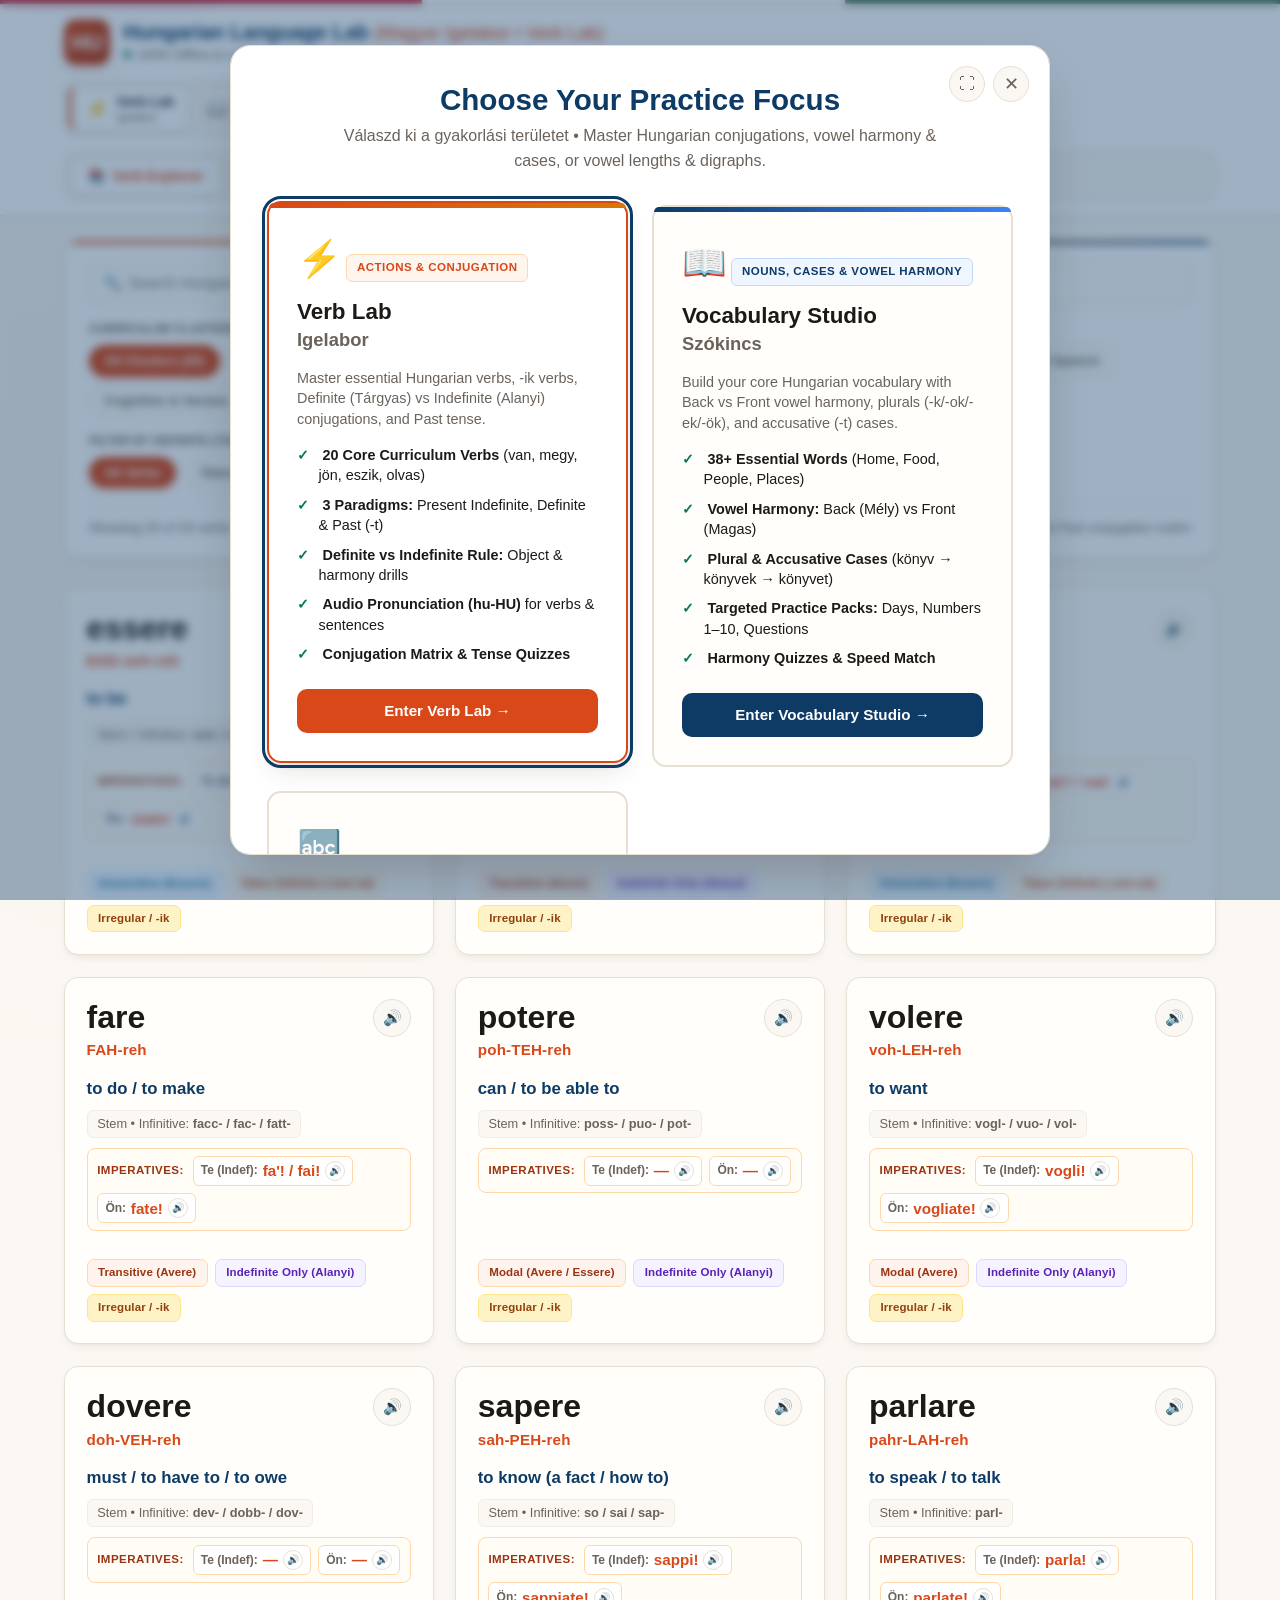
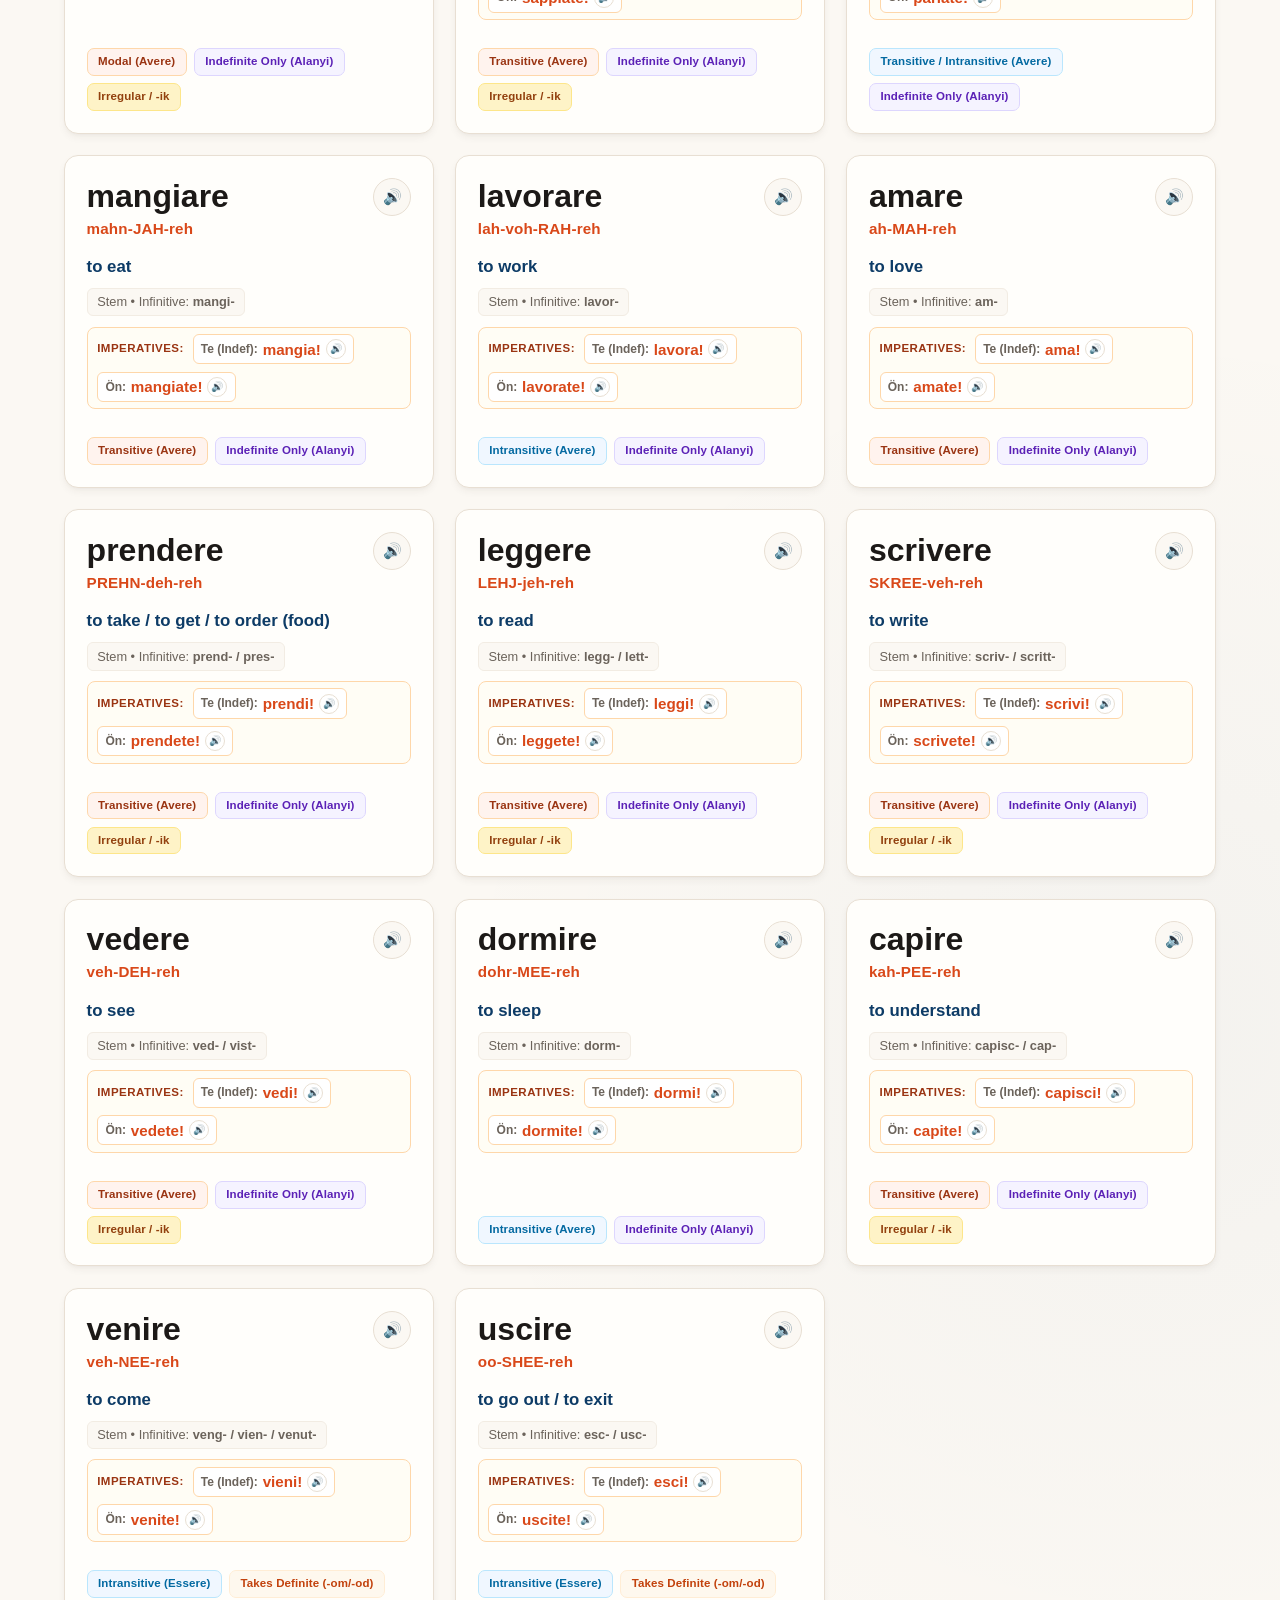
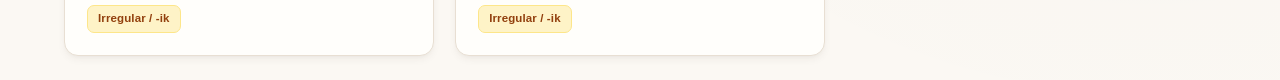
==== commit d6814ccf: "Add 100% offline PDF text import (.pdf) for Verb Lab and Vocabulary Studio" ====
--- a/index.html
+++ b/index.html
@@ -2,57 +2,1461 @@
 <html lang="en">
 <head>
   <meta charset="UTF-8">
-  <meta name="viewport" content="width=device-width, initial-scale=1.0">
-  <title>LanguageLabs</title>
-  <style>
-    body {
-      font-family: -apple-system, BlinkMacSystemFont, "Segoe UI", Roboto, sans-serif;
-      max-width: 640px;
-      margin: 4rem auto;
-      padding: 0 1.25rem;
-      color: #1e293b;
-      background: #f8fafc;
-    }
-    h1 { font-size: 1.75rem; margin-bottom: 0.5rem; }
-    p { color: #475569; margin-bottom: 2rem; }
-    .cards { display: grid; gap: 1rem; }
-    a.card {
-      display: block;
-      padding: 1.25rem 1.5rem;
-      background: #ffffff;
-      border: 1px solid #cbd5e1;
-      border-radius: 12px;
-      text-decoration: none;
-      color: inherit;
-      transition: border-color 0.15s, box-shadow 0.15s;
-    }
-    a.card:hover, a.card:focus-visible {
-      border-color: #d94819;
-      box-shadow: 0 4px 12px rgba(0, 0, 0, 0.06);
-      outline: none;
-    }
-    .title { font-size: 1.2rem; font-weight: 700; margin-bottom: 0.25rem; }
-    .sub { font-size: 0.95rem; color: #475569; }
-  </style>
+  <meta name="viewport" content="width=device-width, initial-scale=1.0, viewport-fit=cover">
+  <meta name="theme-color" content="#d94819">
+  <meta name="mobile-web-app-capable" content="yes">
+  <meta name="apple-mobile-web-app-capable" content="yes">
+  <meta name="apple-mobile-web-app-status-bar-style" content="default">
+  <meta name="apple-mobile-web-app-title" content="Hungarian Lab">
+  <meta name="format-detection" content="telephone=no">
+  <title>Hungarian Language Lab (Magyar Nyelvi Labor) - Verbs, Vocabulary &amp; Pronunciation</title>
+  <link rel="stylesheet" href="styles.css">
 </head>
 <body>
-  <main>
-    <h1>LanguageLabs</h1>
-    <p>Choose a language lab to open:</p>
-    <div class="cards">
-      <a class="card" href="hindi.html">
-        <div class="title">🇮🇳 Hindi Language Lab</div>
-        <div class="sub">Verbs, Vocabulary, Matras &amp; Swearing/Slang</div>
-      </a>
-      <a class="card" href="hungarian.html">
-        <div class="title">🇭🇺 Hungarian Language Lab (Magyar Nyelvi Labor)</div>
-        <div class="sub">Verbs, Vocabulary, Sounds &amp; Swearing/Slang</div>
-      </a>
-      <a class="card" href="italian.html">
-        <div class="title">🇮🇹 Italian Language Lab (Laboratorio di Italiano)</div>
-        <div class="sub">Verbs, Vocabulary, Sounds &amp; Swearing/Slang</div>
-      </a>
+  <!-- Accessibility: Skip Link -->
+  <a href="#main-content" class="skip-link">Skip to main content</a>
+
+  <!-- Accessibility: Dynamic Live Region Announcer for Screen Readers -->
+  <div id="a11y-announcer" class="sr-only" aria-live="polite" aria-atomic="true"></div>
+
+  <!-- Hungarian Tricolor Accent Ribbon -->
+  <div class="top-ornament-bar" aria-hidden="true" style="background: linear-gradient(90deg, #ce2939 0%, #ce2939 33%, #ffffff 33%, #ffffff 66%, #477050 66%, #477050 100%); height: 5px; border-bottom: 1px solid var(--border);"></div>
+
+  <!-- App Header -->
+  <header>
+    <div class="header-container">
+      <div class="logo-group">
+        <div class="logo-badge" aria-hidden="true">HU</div>
+        <div class="logo-text">
+          <h1 id="app-main-title">Hungarian Language Lab <span id="app-title-sub" style="font-weight:400; font-family:var(--font-hindi); font-size:1.15rem; color:var(--primary);">(Magyar Nyelvi Labor)</span></h1>
+          <p class="app-tagline"><span class="status-dot" aria-hidden="true"></span> 100% Offline &amp; Local • Config-Driven Language Pack Engine (hu-HU)</p>
+        </div>
+      </div>
+
+      <!-- Module Focus Switcher -->
+      <div class="header-actions">
+        <div class="focus-pill-switcher" role="radiogroup" aria-label="Select Learning Module">
+          <button type="button" class="focus-pill-btn active" id="focus-verbs-btn" data-module="verbs" role="radio" aria-checked="true" aria-label="Switch to Verb Lab (Igelabor)">
+            <span class="focus-pill-icon">⚡</span>
+            <span class="focus-pill-text">
+              <span class="focus-pill-title">Verb Lab</span><span class="focus-pill-short" aria-hidden="true">Verbs</span>
+              <span class="focus-pill-sub">Igelabor</span>
+            </span>
+          </button>
+          <button type="button" class="focus-pill-btn" id="focus-vocab-btn" data-module="vocab" role="radio" aria-checked="false" aria-label="Switch to Vocabulary Studio (Szókincs)">
+            <span class="focus-pill-icon">📖</span>
+            <span class="focus-pill-text">
+              <span class="focus-pill-title">Vocabulary Studio</span><span class="focus-pill-short" aria-hidden="true">Vocab</span>
+              <span class="focus-pill-sub">Szókincs</span>
+            </span>
+          </button>
+          <button type="button" class="focus-pill-btn" id="focus-matra-btn" data-module="matras" role="radio" aria-checked="false" aria-label="Switch to Sounds &amp; Pairs (Kiejtés és Hangok)">
+            <span class="focus-pill-icon">🔤</span>
+            <span class="focus-pill-text">
+              <span class="focus-pill-title">Sounds &amp; Pairs</span><span class="focus-pill-short" aria-hidden="true">Sounds</span>
+              <span class="focus-pill-sub">Kiejtés</span>
+            </span>
+          </button>
+        </div>
+        <button type="button" class="switch-focus-btn" id="open-lexicon-manager-btn" aria-label="Open Data Cleanup &amp; Lexicon Manager" title="Clean up, edit, and sanitize saved words database (Shortcut: D)" style="background:var(--card-warm); border:1.5px solid var(--border); color:var(--secondary); font-weight:600;">
+          <span aria-hidden="true">🛠️</span> <span class="btn-label">Clean Up Data</span>
+        </button>
+        <select id="voice-selector" aria-label="Select speech voice" title="Choose pronunciation voice" style="padding:0.45rem 0.65rem; border-radius:10px; border:1.5px solid var(--border); background:var(--card-warm); color:var(--text-main); font-size:0.82rem; font-weight:600; max-width:190px; cursor:pointer;">
+          <option value="auto">🔊 Voice: Auto</option>
+        </select>
+        <button type="button" class="switch-focus-btn" id="open-focus-modal-btn" aria-label="Open learning focus chooser dialog (Shortcut: Key M)" title="Choose learning focus (Shortcut: M)">
+          <span aria-hidden="true">⚙️</span> <span class="btn-label">Choose Focus</span>
+        </button>
+      </div>
+
+      <!-- Main Tab Navigation -->
+      <nav aria-label="Main Navigation">
+        <div role="tablist" class="nav-tabs" aria-label="Study Modes">
+          <button role="tab" id="tab-nav-explorer" aria-selected="true" class="nav-btn active" data-tab-type="explorer">
+            <span class="tab-icon" aria-hidden="true">📚</span> <span class="tab-short" aria-hidden="true">Explore</span><span class="tab-text" id="nav-text-explorer">Explorer</span>
+          </button>
+          <button role="tab" id="tab-nav-flashcard" aria-selected="false" class="nav-btn" data-tab-type="flashcard">
+            <span class="tab-icon" aria-hidden="true">🎴</span> <span class="tab-short" aria-hidden="true">Cards</span><span class="tab-text" id="nav-text-flashcard">Flashcards (SRS)</span>
+          </button>
+          <button role="tab" id="tab-nav-match" aria-selected="false" class="nav-btn" data-tab-type="match">
+            <span class="tab-icon" aria-hidden="true">⚡</span> <span class="tab-short" aria-hidden="true">Match</span><span class="tab-text" id="nav-text-match">Speed Match</span>
+          </button>
+          <button role="tab" id="tab-nav-quiz" aria-selected="false" class="nav-btn" data-tab-type="quiz">
+            <span class="tab-icon" aria-hidden="true">🎯</span> <span class="tab-short" aria-hidden="true">Quiz</span><span class="tab-text" id="nav-text-quiz">Definite &amp; Tense Quiz</span>
+          </button>
+          <button role="tab" id="tab-nav-notes" aria-selected="false" class="nav-btn" data-tab-type="notes">
+            <span class="tab-icon" aria-hidden="true">➕</span> <span class="tab-short" aria-hidden="true">Add</span><span class="tab-text" id="nav-text-notes">Add from Notes</span>
+          </button>
+        </div>
+      </nav>
     </div>
+  </header>
+
+  <main id="main-content">
+    <!-- =====================================================================
+         MODULE 1: VERB LAB (Igelabor)
+         ===================================================================== -->
+
+    <!-- TAB 1 (VERBS): VERB EXPLORER -->
+    <section id="verbs-tab" role="tabpanel" aria-labelledby="tab-nav-explorer" class="tab-content active" tabindex="0">
+      <div class="controls-bar">
+        <div class="search-row">
+          <div class="search-input-wrap">
+            <span class="search-icon">🔍</span>
+            <input type="text" id="verb-search" class="search-input" placeholder="Search Hungarian verb (e.g. olvas, eszik, megy), pronunciation, or English...">
+          </div>
+        </div>
+
+        <div>
+          <div style="font-size:0.75rem; font-weight:700; text-transform:uppercase; color:var(--text-muted); margin-bottom:0.4rem;">
+            Curriculum Clusters
+          </div>
+          <div class="filter-tags">
+            <button class="filter-chip active" data-cluster="all">All Clusters (20)</button>
+            <button class="filter-chip" data-cluster="The Big 4 Irregulars">The Big 4 (van, megy, jön, csinál)</button>
+            <button class="filter-chip" data-cluster="-ik Verbs &amp; Dining">-ik Verbs &amp; Dining (eszik, iszik)</button>
+            <button class="filter-chip" data-cluster="Motion &amp; Movement">Motion (Intransitive)</button>
+            <button class="filter-chip" data-cluster="Daily Essentials">Daily Living</button>
+            <button class="filter-chip" data-cluster="Study &amp; Communication">Study &amp; Speech</button>
+            <button class="filter-chip" data-cluster="Perception &amp; Mind">Cognition &amp; Senses</button>
+            <button class="filter-chip" data-cluster="Objects &amp; Actions">Objects &amp; Actions</button>
+          </div>
+        </div>
+
+        <div>
+          <div style="font-size:0.75rem; font-weight:700; text-transform:uppercase; color:var(--text-muted); margin-bottom:0.4rem;">
+            Filter by Definite (Tárgyas) vs Indefinite (Alanyi) Conjugation
+          </div>
+          <div class="filter-tags">
+            <button class="filter-chip active" data-ne="all">All Verbs</button>
+            <button class="filter-chip ne-true" data-ne="takes-ne">Takes Definite Conjugation (-om/-od/-ja • Transitive)</button>
+            <button class="filter-chip ne-false" data-ne="no-ne">Indefinite Only (Alanyi • Intransitive)</button>
+          </div>
+        </div>
+
+        <div class="stats-summary">
+          <span id="verb-count-label">Loading verbs...</span>
+          <span style="font-size:0.8rem;">💡 Tip: Click any card for Indefinite, Definite &amp; Past conjugation matrix</span>
+        </div>
+      </div>
+
+      <!-- Verbs Grid -->
+      <div class="verb-grid" id="verb-grid"></div>
+    </section>
+
+    <!-- TAB 2 (VERBS): FLASHCARDS (SRS) -->
+    <section id="flashcard-tab" role="tabpanel" aria-labelledby="tab-nav-flashcard" class="tab-content" tabindex="0">
+      <div class="flashcard-arena">
+        <div class="flashcard-header">
+          <div>
+            <strong id="flash-progress" style="color:var(--text-muted); font-size:0.95rem;">Card 1 of 20</strong>
+          </div>
+          <div class="flashcard-settings">
+            <button id="toggle-translit-btn" class="toggle-btn" aria-label="Toggle phonetic guide display">Show Pronunciation</button>
+            <button id="toggle-direction-btn" class="toggle-btn" aria-label="Toggle prompt language direction">Prompt: Hungarian</button>
+            <button id="shuffle-cards-btn" class="toggle-btn" aria-label="Shuffle flashcards">
+              <span aria-hidden="true">🔀</span> Shuffle
+            </button>
+          </div>
+        </div>
+
+        <!-- 3D Flippable Card -->
+        <div class="card-perspective" id="flashcard-container" tabindex="0" role="button" aria-label="Flashcard. Press Space or Enter to flip">
+          <div class="card-inner" id="flashcard-inner">
+            <div class="card-front" id="card-front-content"></div>
+            <div class="card-back" id="card-back-content"></div>
+          </div>
+        </div>
+
+        <!-- Action / Review Controls -->
+        <div class="flashcard-actions">
+          <button class="action-btn nav-card" id="prev-card-btn" aria-label="Previous flashcard (Left Arrow key)">← Previous</button>
+          <button class="action-btn again" id="card-again-btn" aria-label="Mark as needs review (Key 1)">Needs Review ↺</button>
+          <button class="action-btn good" id="card-good-btn" aria-label="Mark as mastered (Key 2)">Got It! ✓</button>
+          <button class="action-btn nav-card" id="next-card-btn" aria-label="Next flashcard (Right Arrow key)">Next →</button>
+        </div>
+
+        <!-- Accessible Keyboard Shortcuts Hint -->
+        <div class="flashcard-shortcuts-hint" aria-label="Keyboard Shortcuts: Space or Enter to flip card, T to cycle tenses, E for sentence audio, A for verb audio, Left Arrow for previous, Right Arrow for next, 1 for needs review, 2 for got it, M to switch focus">
+          ⌨️ <strong>Shortcuts:</strong> <kbd>Space</kbd> Flip &bull; <kbd>T</kbd> Cycle Tense &bull; <kbd>E</kbd> Sentence Audio &bull; <kbd>A</kbd> Verb Audio &bull; <kbd>←</kbd> Prev &bull; <kbd>→</kbd> Next &bull; <kbd>1</kbd> Review &bull; <kbd>2</kbd> Mastered &bull; <kbd>M</kbd> Switch Focus
+        </div>
+      </div>
+    </section>
+
+    <!-- TAB 3 (VERBS): SPEED MATCH GAME -->
+    <section id="match-tab" role="tabpanel" aria-labelledby="tab-nav-match" class="tab-content" tabindex="0">
+      <div class="game-container">
+        <div class="game-header">
+          <div>
+            <h2 style="font-size:1.4rem;">⚡ Verb Speed Match Drill</h2>
+            <p id="match-status" style="color:var(--text-muted); font-size:0.9rem;" aria-live="polite">
+              Click a Hungarian verb, then match its English meaning.
+            </p>
+          </div>
+          <div class="game-header-actions" style="display:flex; align-items:center; gap:0.6rem; flex-wrap:wrap;">
+            <button class="toggle-btn match-toggle-translit-btn" id="match-toggle-translit-btn" type="button" aria-label="Toggle phonetic guide display" aria-pressed="false" title="Show or hide pronunciation guide (Shortcut: T)">
+              <span class="match-translit-icon" aria-hidden="true">🔤</span> <span class="match-translit-label">Hide Pronunciation</span>
+            </button>
+            <button class="action-btn nav-card" id="restart-match-btn" style="flex:none; padding:0.5rem 1rem;" aria-label="Restart speed match round">
+              <span aria-hidden="true">🔄</span> New Round
+            </button>
+          </div>
+        </div>
+
+        <div class="match-grid">
+          <div class="match-column" id="match-hindi-col" role="group" aria-label="Hungarian Verbs"></div>
+          <div class="match-column" id="match-english-col" role="group" aria-label="English Meanings"></div>
+        </div>
+      </div>
+    </section>
+
+    <!-- TAB 4 (VERBS): DEFINITE vs INDEFINITE & CONJUGATION QUIZ -->
+    <section id="quiz-tab" role="tabpanel" aria-labelledby="tab-nav-quiz" class="tab-content" tabindex="0">
+      <div class="quiz-container">
+        <div class="quiz-header-bar">
+          <div>
+            <h2 style="font-size:1.35rem;">🎯 Verb Grammar: Definite vs Indefinite &amp; Past Quiz</h2>
+            <p style="font-size:0.85rem; color:var(--text-muted);">
+              Drills for Definite (Tárgyas) vs Indefinite (Alanyi) conjugation, -ik verbs, and Past tense (-t/-ott/-ett).
+            </p>
+          </div>
+          <div class="quiz-stats-group">
+            <div class="quiz-badge quiz-timer-badge" id="verbs-quiz-timer-badge" title="Elapsed Time">
+              ⏱️ <span id="verbs-quiz-timer-text">0s</span>
+            </div>
+            <div class="quiz-badge quiz-best-badge" id="verbs-quiz-best-badge" title="Best Completion Time">
+              🏆 <span id="verbs-quiz-best-text">Best: --</span>
+              <button type="button" class="quiz-clear-best-btn" id="clear-verbs-best-btn" title="Clear best time" aria-label="Clear best time" style="display:none;">✕</button>
+            </div>
+            <div class="badge badge-tr" id="quiz-score-badge" style="font-size:0.9rem; padding:0.4rem 0.8rem;" aria-live="polite">
+              Score: 0 / 10
+            </div>
+          </div>
+        </div>
+
+        <!-- Verb Quiz Topic Selector Bar -->
+        <div class="targeted-quiz-bar" style="margin-bottom:1.25rem; background:var(--bg); border:1px solid var(--border); border-radius:12px; padding:0.85rem 1rem;">
+          <div style="display:flex; justify-content:space-between; align-items:center; gap:0.75rem; flex-wrap:wrap;">
+            <div style="display:flex; align-items:center; gap:0.6rem; flex:1; min-width:260px;">
+              <label for="verbs-quiz-topic-select" style="font-size:0.85rem; font-weight:700; color:var(--secondary); white-space:nowrap; display:flex; align-items:center; gap:0.35rem;">
+                <span aria-hidden="true">🎯</span> Verb Drill:
+              </label>
+              <select id="verbs-quiz-topic-select" class="targeted-quiz-select" style="flex:1;" aria-label="Select Verb Quiz Topic">
+                <option value="mixed">🔄 Comprehensive: Definite vs Indefinite &amp; Past (Mixed)</option>
+                <option value="ne-rule">⚡ Transitive Definite (Tárgyas) vs Indefinite Focus</option>
+                <option value="irregular-past">🔥 Past Tense (-t/-ott/-ett) &amp; Irregulars Only</option>
+                <option value="continuous-agreement">🏃 Definite Object Conjugation (-om/-od/-ja) Focus</option>
+              </select>
+            </div>
+          </div>
+          <div id="verbs-quiz-topic-desc" style="font-size:0.825rem; color:var(--text-muted); margin-top:0.45rem; line-height:1.4;">
+            Drills for Definite (Tárgyas) vs Indefinite (Alanyi) conjugation, -ik verbs, and past tense forms across all verbs.
+          </div>
+        </div>
+
+        <div id="quiz-card"></div>
+
+        <div style="display:flex; justify-content:flex-end; gap:0.75rem; margin-top:1.5rem;">
+          <button class="action-btn nav-card" id="restart-quiz-btn" style="display:none; flex:none;">
+            Restart
+          </button>
+          <button class="action-btn good" id="next-quiz-btn" style="display:none; flex:none; padding:0.75rem 1.5rem;">
+            Next Question →
+          </button>
+        </div>
+      </div>
+    </section>
+
+    <!-- TAB 5 (VERBS): NOTES INGESTION & PARSER STUDIO -->
+    <section id="notes-tab" role="tabpanel" aria-labelledby="tab-nav-notes" class="tab-content" tabindex="0">
+      <div style="max-width:850px; margin:0 auto; display:flex; flex-direction:column; gap:1.5rem;">
+        
+        <!-- Batch Ingestion Studio Card -->
+        <div style="background:white; padding:2rem; border-radius:var(--radius); border:1px solid var(--border); box-shadow:var(--shadow);">
+          <div style="display:flex; justify-content:space-between; align-items:flex-start; margin-bottom:1rem; flex-wrap:wrap; gap:0.5rem;">
+            <div>
+              <h2 style="font-size:1.4rem;">📥 Ingest Verb Notes</h2>
+              <p style="font-size:0.9rem; color:var(--text-muted);">
+                Paste typed notes or drop a file (.pdf, .rtf, .txt, .md, .csv, .json). Automatically extracts Hungarian verbs, generates phonetic guides, and detects transitivity (Definite vs Indefinite).
+              </p>
+            </div>
+            <button id="load-sample-notes-btn" class="action-btn nav-card" style="font-size:0.8rem; padding:0.4rem 0.8rem; flex:none;">
+              Load Sample Notes
+            </button>
+          </div>
+
+          <!-- Drag and Drop Zone with Multiple Files & RTF support -->
+          <div class="drop-zone" id="notes-drop-zone">
+            <span class="drop-zone-icon">📁</span>
+            <div style="font-weight:700; font-size:1.05rem; color:var(--secondary); margin-bottom:0.25rem;">
+              Drop verb notes file(s) here (.pdf, .rtf, .txt, .md, .csv, .json)
+            </div>
+            <div style="font-size:0.85rem; color:var(--text-muted); margin-bottom:0.75rem;">
+              Select or drop multiple files at once from Windows Explorer or Mac Finder
+            </div>
+            <div class="file-type-pills">
+              <span class="file-pill highlight">✨ Multiple Files</span>
+              <span class="file-pill highlight">✨ .RTF (Rich Text)</span>
+              <span class="file-pill">.MD</span>
+              <span class="file-pill">.TXT</span>
+              <span class="file-pill">.CSV</span>
+              <span class="file-pill">.JSON</span>
+            </div>
+            <input type="file" id="notes-file-input" accept=".pdf,application/pdf,.txt,.md,.markdown,.csv,.json,.rtf,text/rtf,application/rtf" multiple style="display:none;">
+            <button type="button" class="action-btn nav-card" id="browse-file-btn" style="max-width:200px; margin:1rem auto 0; font-size:0.85rem;">
+              Browse File(s)
+            </button>
+          </div>
+
+          <!-- Live File Status & State Indicator -->
+          <div id="ingest-file-status-wrap" style="display:none;"></div>
+          <div id="ingest-status-banner-wrap"></div>
+
+          <!-- Paste Textarea -->
+          <div style="margin-top:1.25rem;">
+            <label style="font-size:0.85rem; font-weight:600; display:block; margin-bottom:0.4rem;">
+              Or paste typed lecture notes directly:
+            </label>
+            <textarea id="notes-raw-text" class="notes-textarea" placeholder="Paste notes in any format, e.g.:
+- táncol (taan-tsol) - to dance
+- énekel (ee-ne-kel) - to sing
+- úszik: to swim
+- kinyit | to open | tr"></textarea>
+          </div>
+
+          <div class="format-hints">
+            💡 <strong>Smart Parser supports:</strong> Bullet lists (`- szó: meaning`), tables (`szó | meaning`), CSV (`1.,táncol,to dance`), or parentheses for pronunciation guide.
+          </div>
+
+          <div style="margin-top:1.25rem; display:flex; justify-content:flex-end;">
+            <button id="analyze-notes-btn" class="action-btn good" style="max-width:240px; padding:0.75rem 1.25rem;">
+              Analyze &amp; Extract Verbs
+            </button>
+          </div>
+        </div>
+
+        <!-- Preview & Confirmation Table -->
+        <div id="parser-preview-section" style="display:none; background:white; padding:1.75rem; border-radius:var(--radius); border:1px solid var(--border); box-shadow:var(--shadow);">
+          <div style="display:flex; justify-content:space-between; align-items:center; margin-bottom:1rem; flex-wrap:wrap; gap:0.5rem;">
+            <div>
+              <h3 style="font-size:1.15rem;" id="preview-heading">Extracted Verbs Preview</h3>
+              <p style="font-size:0.85rem; color:var(--text-muted);">
+                Review detected transitivity and stems before importing to your study deck.
+              </p>
+            </div>
+            <div style="display:flex; gap:0.5rem; align-items:center; flex-wrap:wrap;">
+              <span id="preview-selected-count" style="font-size:0.85rem; color:var(--text-muted); font-weight:600;">0 verbs selected</span>
+              <button id="clean-verbs-noise-btn" type="button" class="action-btn nav-card" style="font-size:0.8rem; padding:0.45rem 0.75rem; flex:none;" title="Clean trailing punctuation and note noise across all verbs">
+                🧹 Auto-Clean Noise
+              </button>
+              <button id="select-new-verbs-btn" type="button" class="action-btn nav-card" style="font-size:0.8rem; padding:0.45rem 0.75rem; flex:none;">
+                Select New Only
+              </button>
+              <button id="confirm-import-btn" class="action-btn good" style="font-size:0.85rem; padding:0.5rem 1rem;">
+                Import Verbs to Deck
+              </button>
+            </div>
+          </div>
+
+          <!-- Preview Search Filter Bar -->
+          <div style="margin-bottom:0.85rem; display:flex; gap:0.5rem; align-items:center; flex-wrap:wrap;">
+            <div class="search-input-wrap" style="flex:1; min-width:240px; max-width:380px;">
+              <span class="search-icon">🔍</span>
+              <input type="text" id="preview-search-input" class="search-input" placeholder="Search extracted verbs (Hungarian, Phonetic, English)..." style="padding-top:0.45rem; padding-bottom:0.45rem; font-size:0.88rem;">
+            </div>
+            <button type="button" id="preview-search-clear-btn" class="action-btn nav-card" style="display:none; font-size:0.8rem; padding:0.45rem 0.75rem;">Clear</button>
+            <span id="preview-search-status" style="font-size:0.82rem; color:var(--text-muted);"></span>
+          </div>
+
+          <div style="overflow-x:auto; max-height:400px;">
+            <table class="preview-table">
+              <thead>
+                <tr>
+                  <th style="width:36px;"><input type="checkbox" id="select-all-preview" checked aria-label="Select all verbs"></th>
+                  <th style="min-width:140px;">Hungarian Verb (3sg)</th>
+                  <th style="min-width:130px;">Pronunciation Guide</th>
+                  <th style="min-width:170px;">English Meaning</th>
+                  <th style="min-width:150px;">Transitivity (Definite)</th>
+                  <th style="min-width:140px;">Quality / Status</th>
+                  <th style="width:36px;" title="Remove row"></th>
+                </tr>
+              </thead>
+              <tbody id="preview-table-body"></tbody>
+            </table>
+          </div>
+          <div id="import-success-banner" style="display:none; margin-top:1rem; padding:0.85rem 1.25rem; background:#ecfdf5; border:1px solid #a7f3d0; border-radius:8px; color:#065f46; font-weight:600;">
+            ✓ Verbs successfully imported to your deck!
+          </div>
+        </div>
+
+        <!-- Single Quick Add Accordion / Card -->
+        <details style="background:white; padding:1.25rem 1.75rem; border-radius:var(--radius); border:1px solid var(--border); box-shadow:var(--shadow);">
+          <summary style="font-weight:600; cursor:pointer; font-size:1rem; color:var(--text-main);">
+            ➕ Or add a single custom verb manually
+          </summary>
+          <div style="margin-top:1rem; padding-top:1rem; border-top:1px solid var(--border);">
+            <form id="add-verb-form" style="display:flex; flex-direction:column; gap:1.2rem;">
+              <div style="display:grid; grid-template-columns: 1fr 1fr; gap:1rem;">
+                <div>
+                  <label style="font-size:0.85rem; font-weight:600; display:block; margin-bottom:0.3rem;">Hungarian Verb (3rd Person / Citation) *</label>
+                  <input type="text" id="custom-hindi" class="search-input" placeholder="e.g. táncol" required style="font-family:var(--font-hindi); font-size:1.2rem;">
+                </div>
+                <div>
+                  <label style="font-size:0.85rem; font-weight:600; display:block; margin-bottom:0.3rem;">Pronunciation Guide</label>
+                  <input type="text" id="custom-roman" class="search-input" placeholder="e.g. taan-tsol">
+                </div>
+              </div>
+
+              <div style="display:grid; grid-template-columns: 1fr 1fr; gap:1rem;">
+                <div>
+                  <label style="font-size:0.85rem; font-weight:600; display:block; margin-bottom:0.3rem;">English Meaning *</label>
+                  <input type="text" id="custom-english" class="search-input" placeholder="e.g. to dance" required>
+                </div>
+                <div>
+                  <label style="font-size:0.85rem; font-weight:600; display:block; margin-bottom:0.3rem;">Conjugation Type (Definite / Indefinite) *</label>
+                  <select id="custom-transitivity" class="search-input" style="background:white;">
+                    <option value="Intransitive">Indefinite Only (Alanyi - Intransitive)</option>
+                    <option value="Transitive">Takes Definite (Tárgyas - Transitive)</option>
+                  </select>
+                </div>
+              </div>
+
+              <div>
+                <label style="font-size:0.85rem; font-weight:600; display:block; margin-bottom:0.3rem;">Memory Mnemonic / Hook</label>
+                <input type="text" id="custom-mnemonic" class="search-input" placeholder="e.g. TÁNC-ol sounds like DANCE!">
+              </div>
+
+              <div style="display:grid; grid-template-columns: 1fr 1fr; gap:1rem;">
+                <div>
+                  <label style="font-size:0.85rem; font-weight:600; display:block; margin-bottom:0.3rem;">Example Sentence (Hungarian)</label>
+                  <input type="text" id="custom-example-hindi" class="search-input" placeholder="e.g. Ő nagyon jól táncol.">
+                </div>
+                <div>
+                  <label style="font-size:0.85rem; font-weight:600; display:block; margin-bottom:0.3rem;">Example Translation</label>
+                  <input type="text" id="custom-example-english" class="search-input" placeholder="e.g. She dances very well.">
+                </div>
+              </div>
+
+              <button type="submit" class="action-btn good" style="margin-top:0.5rem;">
+                Add Verb to Deck
+              </button>
+            </form>
+            <div id="add-verb-success" style="display:none; margin-top:1rem; padding:0.75rem 1rem; background:#ecfdf5; color:#065f46; border-radius:8px; font-weight:600; text-align:center;">
+              ✓ Verb successfully added!
+            </div>
+          </div>
+        </details>
+
+        <!-- Database Backup / Export Card -->
+        <div style="background:white; padding:1.25rem 1.75rem; border-radius:var(--radius); border:1px solid var(--border); box-shadow:var(--shadow); display:flex; justify-content:space-between; align-items:center; flex-wrap:wrap; gap:1rem;">
+          <div>
+            <div style="font-weight:600; font-size:0.95rem;">💾 Manage Your Imported Verbs Database</div>
+            <div style="font-size:0.85rem; color:var(--text-muted);" id="db-status-label">
+              Total custom verbs stored locally: 0
+            </div>
+          </div>
+          <div style="display:flex; gap:0.75rem; flex-wrap:wrap;">
+            <button id="open-lexicon-from-verb-notes" type="button" class="action-btn good" style="font-size:0.85rem; flex:none; padding:0.5rem 1rem;">
+              🛠️ Manage & Clean Lexicon
+            </button>
+            <button id="export-db-btn" class="action-btn nav-card" style="font-size:0.85rem; flex:none; padding:0.5rem 1rem;">
+              📥 Export Database (JSON)
+            </button>
+            <button id="clear-custom-btn" class="action-btn again" style="font-size:0.85rem; flex:none; padding:0.5rem 1rem;">
+              🗑️ Clear Custom Verbs
+            </button>
+          </div>
+        </div>
+
+      </div>
+    </section>
+
+    <!-- =====================================================================
+         MODULE 2: VOCABULARY STUDIO (Szókincs - Nouns, Adjectives &amp; Harmony)
+         ===================================================================== -->
+
+    <!-- TAB 1 (VOCAB): VOCABULARY EXPLORER -->
+    <section id="vocab-tab" role="tabpanel" aria-labelledby="tab-nav-explorer" class="tab-content" tabindex="0">
+      <div class="controls-bar">
+        <div class="search-row">
+          <div class="search-input-wrap">
+            <span class="search-icon">🔍</span>
+            <input type="text" id="vocab-search" class="search-input" placeholder="Search Hungarian (e.g. könyv, jó, szoba), pronunciation, or English...">
+          </div>
+        </div>
+
+        <div>
+          <div style="font-size:0.75rem; font-weight:700; text-transform:uppercase; color:var(--text-muted); margin-bottom:0.4rem;">
+            Part of Speech
+          </div>
+          <div class="filter-tags">
+            <button class="filter-chip active" data-vocab-pos="all">All Words</button>
+            <button class="filter-chip" data-vocab-pos="Noun">Nouns (Főnév)</button>
+            <button class="filter-chip" data-vocab-pos="Adjective">Adjectives (Melléknév)</button>
+            <button class="filter-chip" data-vocab-pos="Pronoun">Pronouns (Névmás)</button>
+            <button class="filter-chip" data-vocab-pos="Postposition">Postpositions (Névutó)</button>
+            <button class="filter-chip" data-vocab-pos="Adverb">Adverbs (Határozószó)</button>
+            <button class="filter-chip" data-vocab-pos="Expression">Expressions (Kifejezés)</button>
+          </div>
+        </div>
+
+        <div>
+          <div style="font-size:0.75rem; font-weight:700; text-transform:uppercase; color:var(--text-muted); margin-bottom:0.4rem;">
+            Filter by Vowel Harmony (Magánhangzó-harmónia)
+          </div>
+          <div class="filter-tags">
+            <button class="filter-chip active" data-vocab-gender="all">All Harmony Classes</button>
+            <button class="filter-chip" data-vocab-gender="Back" style="color:#1e40af;">Back Vowels (Mély: a, á, o, ó, u, ú - B)</button>
+            <button class="filter-chip" data-vocab-gender="Front" style="color:#be123c;">Front Vowels (Magas: e, é, i, í, ö, ő, ü, ű - F)</button>
+            <button class="filter-chip" data-vocab-gender="none">Invariable / Mixed</button>
+          </div>
+        </div>
+
+        <div>
+          <div style="font-size:0.75rem; font-weight:700; text-transform:uppercase; color:var(--text-muted); margin-bottom:0.4rem;">
+            Curriculum Categories
+          </div>
+          <div class="filter-tags">
+            <button class="filter-chip active" data-vocab-category="all">All Categories</button>
+            <button class="filter-chip" data-vocab-category="People &amp; Family">People &amp; Family</button>
+            <button class="filter-chip" data-vocab-category="Home &amp; Everyday">Home &amp; Everyday</button>
+            <button class="filter-chip" data-vocab-category="Food &amp; Drinks">Food &amp; Drinks</button>
+            <button class="filter-chip" data-vocab-category="Places &amp; Nature">Places &amp; Nature</button>
+            <button class="filter-chip" data-vocab-category="Descriptive Adjectives">Descriptive Adjectives</button>
+            <button class="filter-chip" data-vocab-category="Colors &amp; Shapes">Colors &amp; Shapes</button>
+            <button class="filter-chip" data-vocab-category="Postpositions &amp; Connectors">Postpositions &amp; Connectors</button>
+            <button class="filter-chip" data-vocab-category="Time &amp; Calendar">Time &amp; Calendar</button>
+            <button class="filter-chip" data-vocab-category="Question Words &amp; Pronouns">Question Words &amp; Pronouns</button>
+            <button class="filter-chip" data-vocab-category="Swearing &amp; Slang">🌶️ Swearing &amp; Slang</button>
+          </div>
+        </div>
+
+        <div class="stats-summary">
+          <span id="vocab-count-label">Loading vocabulary...</span>
+          <span style="font-size:0.8rem;">💡 Tip: Click any card for full vowel harmony, plural (-k) &amp; accusative (-t) breakdown</span>
+        </div>
+      </div>
+
+      <!-- Vocab Grid -->
+      <div class="vocab-grid" id="vocab-grid"></div>
+    </section>
+
+    <!-- TAB 2 (VOCAB): VOCABULARY FLASHCARDS (SRS) -->
+    <section id="vocab-flashcard-tab" role="tabpanel" aria-labelledby="tab-nav-flashcard" class="tab-content" tabindex="0">
+      <div class="flashcard-arena">
+        <div class="flashcard-header">
+          <div>
+            <strong id="vocab-flash-progress" style="color:var(--text-muted); font-size:0.95rem;">Card 1 of 38</strong>
+          </div>
+          <div class="flashcard-settings">
+            <button id="vocab-toggle-translit-btn" class="toggle-btn" aria-label="Toggle phonetic guide display">Show Pronunciation</button>
+            <button id="vocab-toggle-direction-btn" class="toggle-btn" aria-label="Toggle prompt language direction">Prompt: Hungarian</button>
+            <button id="vocab-shuffle-cards-btn" class="toggle-btn" aria-label="Shuffle vocabulary flashcards">
+              <span aria-hidden="true">🔀</span> Shuffle
+            </button>
+          </div>
+        </div>
+
+        <!-- 3D Flippable Card -->
+        <div class="card-perspective" id="vocab-flashcard-container" tabindex="0" role="button" aria-label="Vocabulary flashcard. Press Space or Enter to flip">
+          <div class="card-inner" id="vocab-flashcard-inner">
+            <div class="card-front" id="vocab-card-front-content"></div>
+            <div class="card-back" id="vocab-card-back-content"></div>
+          </div>
+        </div>
+
+        <!-- Action / Review Controls -->
+        <div class="flashcard-actions">
+          <button class="action-btn nav-card" id="vocab-prev-card-btn" aria-label="Previous vocabulary card (Left Arrow key)">← Previous</button>
+          <button class="action-btn again" id="vocab-card-again-btn" aria-label="Mark vocabulary card as needs review (Key 1)">Needs Review ↺</button>
+          <button class="action-btn good" id="vocab-card-good-btn" aria-label="Mark vocabulary card as mastered (Key 2)">Got It! ✓</button>
+          <button class="action-btn nav-card" id="vocab-next-card-btn" aria-label="Next vocabulary card (Right Arrow key)">Next →</button>
+        </div>
+
+        <!-- Accessible Keyboard Shortcuts Hint -->
+        <div class="flashcard-shortcuts-hint" aria-label="Keyboard Shortcuts: Space or Enter to flip card, A for word audio, E for sentence audio, Left Arrow for previous, Right Arrow for next, 1 for needs review, 2 for got it, M to switch focus">
+          ⌨️ <strong>Shortcuts:</strong> <kbd>Space</kbd> Flip &bull; <kbd>A</kbd> Word Audio &bull; <kbd>E</kbd> Sentence Audio &bull; <kbd>←</kbd> Prev &bull; <kbd>→</kbd> Next &bull; <kbd>1</kbd> Review &bull; <kbd>2</kbd> Mastered &bull; <kbd>M</kbd> Switch Focus
+        </div>
+      </div>
+    </section>
+
+    <!-- TAB 3 (VOCAB): VOCABULARY SPEED MATCH GAME -->
+    <section id="vocab-match-tab" role="tabpanel" aria-labelledby="tab-nav-match" class="tab-content" tabindex="0">
+      <div class="game-container">
+        <div class="game-header">
+          <div>
+            <h2 style="font-size:1.4rem;">⚡ Vocab Speed Match Drill</h2>
+            <p id="vocab-match-status" style="color:var(--text-muted); font-size:0.9rem;" aria-live="polite">
+              Click a Hungarian word, then match its English meaning.
+            </p>
+          </div>
+          <div class="game-header-actions" style="display:flex; align-items:center; gap:0.6rem; flex-wrap:wrap;">
+            <button class="toggle-btn match-toggle-translit-btn" id="vocab-match-toggle-translit-btn" type="button" aria-label="Toggle phonetic guide display" aria-pressed="false" title="Show or hide pronunciation guide (Shortcut: T)">
+              <span class="match-translit-icon" aria-hidden="true">🔤</span> <span class="match-translit-label">Hide Pronunciation</span>
+            </button>
+            <button class="action-btn nav-card" id="vocab-restart-match-btn" style="flex:none; padding:0.5rem 1rem;" aria-label="Restart speed match round">
+              <span aria-hidden="true">🔄</span> New Round
+            </button>
+          </div>
+        </div>
+
+        <div class="match-grid">
+          <div class="match-column" id="vocab-match-hindi-col" role="group" aria-label="Hungarian Words"></div>
+          <div class="match-column" id="vocab-match-english-col" role="group" aria-label="English Meanings"></div>
+        </div>
+      </div>
+    </section>
+
+    <!-- TAB 4 (VOCAB): VOWEL HARMONY & PLURAL/CASE QUIZ -->
+    <section id="vocab-quiz-tab" role="tabpanel" aria-labelledby="tab-nav-quiz" class="tab-content" tabindex="0">
+      <div class="quiz-container">
+        <div class="quiz-header-bar">
+          <div>
+            <h2 style="font-size:1.35rem;">🎯 Vowel Harmony, Plurals &amp; Cases Quiz</h2>
+            <p style="font-size:0.85rem; color:var(--text-muted);">
+              Drills for Back (Mély) vs Front (Magas) Vowel Harmony, Plural (-k/-ok/-ek/-ök), and Accusative (-t) forms.
+            </p>
+          </div>
+          <div class="quiz-stats-group">
+            <div class="quiz-badge quiz-timer-badge" id="vocab-quiz-timer-badge" title="Elapsed Time">
+              ⏱️ <span id="vocab-quiz-timer-text">0s</span>
+            </div>
+            <div class="quiz-badge quiz-best-badge" id="vocab-quiz-best-badge" title="Best Completion Time">
+              🏆 <span id="vocab-quiz-best-text">Best: --</span>
+              <button type="button" class="quiz-clear-best-btn" id="clear-vocab-best-btn" title="Clear best time" aria-label="Clear best time" style="display:none;">✕</button>
+            </div>
+            <div class="badge badge-tr" id="vocab-quiz-score-badge" style="font-size:0.9rem; padding:0.4rem 0.8rem;" aria-live="polite">
+              Score: 0 / 10
+            </div>
+          </div>
+        </div>
+
+        <!-- Targeted Quiz Selector Bar -->
+        <div class="targeted-quiz-bar" style="margin-bottom:1.25rem; background:var(--bg); border:1px solid var(--border); border-radius:12px; padding:0.85rem 1rem;">
+          <div style="display:flex; justify-content:space-between; align-items:center; gap:0.75rem; flex-wrap:wrap;">
+            <div style="display:flex; align-items:center; gap:0.6rem; flex:1; min-width:260px;">
+              <label for="vocab-quiz-topic-select" style="font-size:0.85rem; font-weight:700; color:var(--secondary); white-space:nowrap; display:flex; align-items:center; gap:0.35rem;">
+                <span aria-hidden="true">🎯</span> Topic Drill:
+              </label>
+              <select id="vocab-quiz-topic-select" class="targeted-quiz-select" style="flex:1;" aria-label="Select Quiz Topic">
+                <option value="mixed">🔄 Comprehensive: Vowel Harmony, Plurals &amp; Cases (Mixed)</option>
+                <optgroup label="Targeted Practice Packs">
+                  <option value="days-of-week">🗓️ Days of the Week (A hét napjai)</option>
+                  <option value="question-words">❓ Question Words (Kérdőszavak)</option>
+                  <option value="time-frequency">⏰ Time &amp; Frequency (Idő és gyakoriság)</option>
+                  <option value="directions">🧭 Directions &amp; Positions (Irányok és névutók)</option>
+                  <option value="numbers-1-10">🔢 Numbers 1–10 (Számok 1–10)</option>
+                  <option value="swearing-slang">🌶️ Swearing &amp; Slang (Káromkodás)</option>
+                </optgroup>
+                <optgroup label="My Custom Quizzes" id="vocab-custom-quiz-optgroup">
+                  <!-- Custom user quizzes will be inserted here dynamically -->
+                </optgroup>
+              </select>
+            </div>
+            <div style="display:flex; align-items:center; gap:0.5rem; flex-wrap:wrap;">
+              <button type="button" class="action-btn nav-card" id="open-custom-quiz-modal-btn" style="padding:0.45rem 0.85rem; font-size:0.825rem; font-weight:600;" title="Create a custom targeted quiz for words you struggle with">
+                <span aria-hidden="true">➕</span> New Quiz
+              </button>
+              <button type="button" class="action-btn text-danger-btn" id="delete-active-custom-pack-btn" style="display:none; padding:0.45rem 0.75rem; font-size:0.825rem;" title="Delete this custom quiz">
+                <span aria-hidden="true">🗑️</span> Delete Quiz
+              </button>
+            </div>
+          </div>
+          <div id="targeted-quiz-topic-desc" style="font-size:0.825rem; color:var(--text-muted); margin-top:0.45rem; line-height:1.4;">
+            Drills for Back vs Front Vowel Harmony, Plural (-k/-ok/-ek/-ök), and Accusative (-t) across core curriculum.
+          </div>
+        </div>
+
+        <div id="vocab-quiz-card"></div>
+
+        <div style="display:flex; justify-content:flex-end; gap:0.75rem; margin-top:1.5rem;">
+          <button class="action-btn nav-card" id="vocab-restart-quiz-btn" style="display:none; flex:none;">
+            Restart
+          </button>
+          <button class="action-btn good" id="vocab-next-quiz-btn" style="display:none; flex:none; padding:0.75rem 1.5rem;">
+            Next Question →
+          </button>
+        </div>
+      </div>
+    </section>
+
+    <!-- TAB 5 (VOCAB): VOCABULARY NOTES INGESTION STUDIO -->
+    <section id="vocab-notes-tab" role="tabpanel" aria-labelledby="tab-nav-notes" class="tab-content" tabindex="0">
+      <div style="max-width:850px; margin:0 auto; display:flex; flex-direction:column; gap:1.5rem;">
+        
+        <!-- Batch Ingestion Studio Card -->
+        <div style="background:white; padding:2rem; border-radius:var(--radius); border:1px solid var(--border); box-shadow:var(--shadow);">
+          <div style="display:flex; justify-content:space-between; align-items:flex-start; margin-bottom:1rem; flex-wrap:wrap; gap:0.5rem;">
+            <div>
+              <h2 style="font-size:1.4rem;">📥 Ingest Vocabulary Notes</h2>
+              <p style="font-size:0.9rem; color:var(--text-muted);">
+                Paste typed words or drop a file (.pdf, .rtf, .txt, .md, .csv, .json). Automatically parses Hungarian nouns and adjectives, detects Vowel Harmony (Back/Front), and extracts definitions.
+              </p>
+            </div>
+            <button id="load-sample-vocab-btn" class="action-btn nav-card" style="font-size:0.8rem; padding:0.4rem 0.8rem; flex:none;">
+              Load Sample Vocabulary
+            </button>
+          </div>
+
+          <!-- Drag and Drop Zone with Multiple Files & RTF support -->
+          <div class="drop-zone" id="vocab-drop-zone">
+            <span class="drop-zone-icon">📁</span>
+            <div style="font-weight:700; font-size:1.05rem; color:var(--secondary); margin-bottom:0.25rem;">
+              Drop vocabulary file(s) here (.pdf, .rtf, .txt, .md, .csv, .json)
+            </div>
+            <div style="font-size:0.85rem; color:var(--text-muted); margin-bottom:0.75rem;">
+              Select or drop multiple files at once from Windows Explorer or Mac Finder
+            </div>
+            <div class="file-type-pills">
+              <span class="file-pill highlight">✨ Multiple Files</span>
+              <span class="file-pill highlight">✨ .RTF (Rich Text)</span>
+              <span class="file-pill">.MD</span>
+              <span class="file-pill">.TXT</span>
+              <span class="file-pill">.CSV</span>
+              <span class="file-pill">.JSON</span>
+            </div>
+            <input type="file" id="vocab-file-input" accept=".pdf,application/pdf,.txt,.md,.markdown,.csv,.json,.rtf,text/rtf,application/rtf" multiple style="display:none;">
+            <button type="button" class="action-btn nav-card" id="vocab-browse-file-btn" style="max-width:200px; margin:1rem auto 0; font-size:0.85rem;">
+              Browse File(s)
+            </button>
+          </div>
+
+          <div id="vocab-ingest-file-status-wrap" style="display:none;"></div>
+          <div id="vocab-ingest-status-banner-wrap"></div>
+
+          <!-- Paste Textarea -->
+          <div style="margin-top:1.25rem;">
+            <label style="font-size:0.85rem; font-weight:600; display:block; margin-bottom:0.4rem;">
+              Or paste typed lecture vocabulary directly:
+            </label>
+            <textarea id="vocab-raw-text" class="notes-textarea" placeholder="Paste notes in any format, e.g.:
+- szoba (so-ba) - room [B]
+- könyv (koenyv) - book [F]
+- jó (yoh) - good [adj]
+- asztal | table | back"></textarea>
+          </div>
+
+          <div class="format-hints">
+            💡 <strong>Smart Parser detects:</strong> Vowel harmony tags (`[B]`, `[F]`, `back`, `front`) or automatically classifies Back (`a, á, o, ó, u, ú`) vs Front (`e, é, i, í, ö, ő, ü, ű`) vowels, parts of speech, and English definitions.
+          </div>
+
+          <div style="margin-top:1.25rem; display:flex; justify-content:flex-end;">
+            <button id="analyze-vocab-btn" class="action-btn good" style="max-width:240px; padding:0.75rem 1.25rem;">
+              Analyze &amp; Extract Words
+            </button>
+          </div>
+        </div>
+
+        <!-- Preview & Confirmation Table -->
+        <div id="vocab-preview-section" style="display:none; background:white; padding:1.75rem; border-radius:var(--radius); border:1px solid var(--border); box-shadow:var(--shadow);">
+          <div style="display:flex; justify-content:space-between; align-items:center; margin-bottom:1rem; flex-wrap:wrap; gap:0.5rem;">
+            <div>
+              <h3 style="font-size:1.15rem;" id="vocab-preview-heading">Extracted Vocabulary Preview</h3>
+              <p style="font-size:0.85rem; color:var(--text-muted);">
+                Review detected vowel harmony, part of speech, and meanings before adding to your vocabulary deck.
+              </p>
+            </div>
+            <div style="display:flex; gap:0.5rem; align-items:center; flex-wrap:wrap;">
+              <span id="vocab-preview-selected-count" style="font-size:0.85rem; color:var(--text-muted); font-weight:600;">0 words selected</span>
+              <button id="clean-vocab-noise-btn" type="button" class="action-btn nav-card" style="font-size:0.8rem; padding:0.45rem 0.75rem; flex:none;" title="Clean trailing punctuation and note noise across all words">
+                🧹 Auto-Clean Noise
+              </button>
+              <button id="select-new-vocab-btn" type="button" class="action-btn nav-card" style="font-size:0.8rem; padding:0.45rem 0.75rem; flex:none;">
+                Select New Only
+              </button>
+              <button id="confirm-vocab-import-btn" class="action-btn good" style="font-size:0.85rem; padding:0.5rem 1rem;">
+                Import Words to Deck
+              </button>
+            </div>
+          </div>
+
+          <!-- Preview Search Filter Bar -->
+          <div style="margin-bottom:0.85rem; display:flex; gap:0.5rem; align-items:center; flex-wrap:wrap;">
+            <div class="search-input-wrap" style="flex:1; min-width:240px; max-width:380px;">
+              <span class="search-icon">🔍</span>
+              <input type="text" id="vocab-preview-search-input" class="search-input" placeholder="Search extracted words (Hungarian, Phonetic, English)..." style="padding-top:0.45rem; padding-bottom:0.45rem; font-size:0.88rem;">
+            </div>
+            <button type="button" id="vocab-preview-search-clear-btn" class="action-btn nav-card" style="display:none; font-size:0.8rem; padding:0.45rem 0.75rem;">Clear</button>
+            <span id="vocab-preview-search-status" style="font-size:0.82rem; color:var(--text-muted);"></span>
+          </div>
+
+          <div style="overflow-x:auto; max-height:400px;">
+            <table class="preview-table">
+              <thead>
+                <tr>
+                  <th style="width:36px;"><input type="checkbox" id="select-all-vocab-preview" checked aria-label="Select all words"></th>
+                  <th style="min-width:140px;">Hungarian Word</th>
+                  <th style="min-width:130px;">Pronunciation Guide</th>
+                  <th style="min-width:170px;">English Meaning</th>
+                  <th style="min-width:120px;">Part of Speech</th>
+                  <th style="min-width:115px;">Vowel Harmony</th>
+                  <th style="min-width:140px;">Quality / Status</th>
+                  <th style="width:36px;" title="Remove row"></th>
+                </tr>
+              </thead>
+              <tbody id="vocab-preview-table-body"></tbody>
+            </table>
+          </div>
+          <div id="vocab-import-success-banner" style="display:none; margin-top:1rem; padding:0.85rem 1.25rem; background:#ecfdf5; border:1px solid #a7f3d0; border-radius:8px; color:#065f46; font-weight:600;">
+            ✓ Vocabulary words successfully imported to your deck!
+          </div>
+        </div>
+
+        <!-- Single Quick Add Accordion / Card -->
+        <details style="background:white; padding:1.25rem 1.75rem; border-radius:var(--radius); border:1px solid var(--border); box-shadow:var(--shadow);">
+          <summary style="font-weight:600; cursor:pointer; font-size:1rem; color:var(--text-main);">
+            ➕ Or add a single custom noun or adjective manually
+          </summary>
+          <div style="margin-top:1rem; padding-top:1rem; border-top:1px solid var(--border);">
+            <form id="add-vocab-form" style="display:flex; flex-direction:column; gap:1.2rem;">
+              <div style="display:grid; grid-template-columns: 1fr 1fr; gap:1rem;">
+                <div>
+                  <label style="font-size:0.85rem; font-weight:600; display:block; margin-bottom:0.3rem;">Hungarian Word *</label>
+                  <input type="text" id="custom-vocab-hindi" class="search-input" placeholder="e.g. szoba" required style="font-family:var(--font-hindi); font-size:1.2rem;">
+                </div>
+                <div>
+                  <label style="font-size:0.85rem; font-weight:600; display:block; margin-bottom:0.3rem;">Pronunciation Guide</label>
+                  <input type="text" id="custom-vocab-roman" class="search-input" placeholder="e.g. so-ba">
+                </div>
+              </div>
+
+              <div style="display:grid; grid-template-columns: 1fr 1fr; gap:1rem;">
+                <div>
+                  <label style="font-size:0.85rem; font-weight:600; display:block; margin-bottom:0.3rem;">English Meaning *</label>
+                  <input type="text" id="custom-vocab-english" class="search-input" placeholder="e.g. room" required>
+                </div>
+                <div>
+                  <label style="font-size:0.85rem; font-weight:600; display:block; margin-bottom:0.3rem;">Part of Speech *</label>
+                  <select id="custom-vocab-pos" class="search-input" style="background:white;">
+                    <option value="Noun">Noun (Főnév)</option>
+                    <option value="Adjective">Adjective (Melléknév)</option>
+                    <option value="Postposition">Postposition (Névutó)</option>
+                    <option value="Adverb">Adverb (Határozószó)</option>
+                  </select>
+                </div>
+              </div>
+
+              <div style="display:grid; grid-template-columns: 1fr 1fr; gap:1rem;">
+                <div>
+                  <label style="font-size:0.85rem; font-weight:600; display:block; margin-bottom:0.3rem;">Vowel Harmony Class</label>
+                  <select id="custom-vocab-gender" class="search-input" style="background:white;">
+                    <option value="Back">Back Vowels (Mély - B)</option>
+                    <option value="Front">Front Vowels (Magas - F)</option>
+                    <option value="none">None / Invariable</option>
+                  </select>
+                </div>
+                <div>
+                  <label style="font-size:0.85rem; font-weight:600; display:block; margin-bottom:0.3rem;">Plural Form (-k / -ok / -ek / -ök)</label>
+                  <input type="text" id="custom-vocab-plural" class="search-input" placeholder="e.g. szobák (so-baak)">
+                </div>
+              </div>
+
+              <div>
+                <label style="font-size:0.85rem; font-weight:600; display:block; margin-bottom:0.3rem;">Memory Mnemonic / Hook</label>
+                <input type="text" id="custom-vocab-mnemonic" class="search-input" placeholder="e.g. Sitting on a SOFA in my SZOBA (room)">
+              </div>
+
+              <div style="display:grid; grid-template-columns: 1fr 1fr; gap:1rem;">
+                <div>
+                  <label style="font-size:0.85rem; font-weight:600; display:block; margin-bottom:0.3rem;">Example Sentence (Hungarian)</label>
+                  <input type="text" id="custom-vocab-example-hindi" class="search-input" placeholder="e.g. Ez a szoba nagy.">
+                </div>
+                <div>
+                  <label style="font-size:0.85rem; font-weight:600; display:block; margin-bottom:0.3rem;">Example Translation</label>
+                  <input type="text" id="custom-vocab-example-english" class="search-input" placeholder="e.g. This room is big.">
+                </div>
+              </div>
+
+              <button type="submit" class="action-btn good" style="margin-top:0.5rem;">
+                Add Word to Deck
+              </button>
+            </form>
+            <div id="add-vocab-success" style="display:none; margin-top:1rem; padding:0.75rem 1rem; background:#ecfdf5; color:#065f46; border-radius:8px; font-weight:600; text-align:center;">
+              ✓ Word successfully added to vocabulary deck!
+            </div>
+          </div>
+        </details>
+
+        <!-- Database Backup / Export Card -->
+        <div style="background:white; padding:1.25rem 1.75rem; border-radius:var(--radius); border:1px solid var(--border); box-shadow:var(--shadow); display:flex; justify-content:space-between; align-items:center; flex-wrap:wrap; gap:1rem;">
+          <div>
+            <div style="font-weight:600; font-size:0.95rem;">💾 Manage Your Custom Vocabulary</div>
+            <div style="font-size:0.85rem; color:var(--text-muted);" id="vocab-db-status-label">
+              Total custom words stored locally: 0
+            </div>
+          </div>
+          <div style="display:flex; gap:0.75rem; flex-wrap:wrap;">
+            <button id="open-lexicon-from-vocab-notes" type="button" class="action-btn good" style="font-size:0.85rem; flex:none; padding:0.5rem 1rem;">
+              🛠️ Manage &amp; Clean Lexicon
+            </button>
+            <button id="export-vocab-db-btn" class="action-btn nav-card" style="font-size:0.85rem; flex:none; padding:0.5rem 1rem;">
+              📥 Export Vocabulary (JSON)
+            </button>
+            <button id="clear-custom-vocab-btn" class="action-btn again" style="font-size:0.85rem; flex:none; padding:0.5rem 1rem;">
+              🗑️ Clear Custom Words
+            </button>
+          </div>
+        </div>
+
+      </div>
+    </section>
+
+    <!-- =====================================================================
+         MODULE 3: SOUNDS & PAIRS (Kiejtés és Hangok)
+         ===================================================================== -->
+
+    <!-- TAB 1 (MATRA): SOUNDS & DIGRAPHS EXPLORER -->
+    <section id="matra-tab" role="tabpanel" aria-labelledby="tab-nav-explorer" class="tab-content" tabindex="0">
+      <div class="controls-bar">
+        <div class="search-row">
+          <div class="search-input-wrap">
+            <span class="search-icon">🔍</span>
+            <input type="text" id="matra-search" class="search-input" placeholder="Search Hungarian words, pronunciation (e.g. gyűrű, szerda), English, or sound family...">
+          </div>
+        </div>
+
+        <div>
+          <div style="font-size:0.75rem; font-weight:700; text-transform:uppercase; color:var(--text-muted); margin-bottom:0.4rem;">
+            Filter by Sound &amp; Digraph Family (Hangcsoportok)
+          </div>
+          <div class="filter-tags" id="matra-filter-chips-list">
+            <button class="filter-chip active" data-matra="all">All Sounds (30)</button>
+            <button class="filter-chip" data-matra="mukta">a / e (Short Base Vowels)</button>
+            <button class="filter-chip" data-matra="aa">á (Long A)</button>
+            <button class="filter-chip" data-matra="e">é (Long E)</button>
+            <button class="filter-chip" data-matra="i">i / í (Short &amp; Long I)</button>
+            <button class="filter-chip" data-matra="o">o / ó / u / ú (Rounded Back)</button>
+            <button class="filter-chip" data-matra="oe">ö / ő (Rounded Front O)</button>
+            <button class="filter-chip" data-matra="ue">ü / ű (Rounded Front U)</button>
+            <button class="filter-chip" data-matra="sz_s">sz vs s (Sibilants)</button>
+            <button class="filter-chip" data-matra="cs_c">cs, c, zs (Affricates)</button>
+            <button class="filter-chip" data-matra="palatal">gy, ny, ty, ly (Palatals)</button>
+          </div>
+        </div>
+
+        <div>
+          <div style="font-size:0.75rem; font-weight:700; text-transform:uppercase; color:var(--text-muted); margin-bottom:0.4rem;">
+            Syllable / Sound Count (Szótagszám)
+          </div>
+          <div class="filter-tags">
+            <button class="filter-chip active" data-matra-length="all">All Lengths</button>
+            <button class="filter-chip" data-matra-length="2">Short Words (1–2 Syllables)</button>
+            <button class="filter-chip" data-matra-length="3">Medium Words (3 Units)</button>
+            <button class="filter-chip" data-matra-length="4">Longer Words (4+ Units)</button>
+          </div>
+        </div>
+
+        <div class="stats-summary">
+          <span id="matra-count-label">Loading pronunciation words...</span>
+          <span style="font-size:0.8rem;">💡 Tip: Click any card for digraph &amp; phonics breakdown</span>
+        </div>
+      </div>
+
+      <!-- Matra Word Grid -->
+      <div class="verb-grid" id="matra-grid"></div>
+    </section>
+
+    <!-- TAB 2 (MATRA): READING PRACTICE FLASHCARDS -->
+    <section id="matra-flashcard-tab" role="tabpanel" aria-labelledby="tab-nav-flashcard" class="tab-content" tabindex="0">
+      <div class="flashcard-arena">
+        
+        <!-- Matra Filter Pills Bar right inside flashcard header for deliberate practice -->
+        <div class="matra-filter-bar" role="toolbar" aria-label="Scope flashcards by specific sound family">
+          <span style="font-size:0.8rem; font-weight:700; color:var(--text-muted); align-self:center; margin-right:0.25rem;">Drill:</span>
+          <button type="button" class="matra-filter-pill matra-pill-contrast" data-flash-matra="minimal-pairs" id="matra-filter-minimal-pairs-pill" title="Drill Minimal Pairs &amp; Confusion Busters">⚡ Minimal Pairs (20 Pairs)</button>
+          <button type="button" class="matra-filter-pill matra-pill-practice" data-flash-matra="needs-practice" id="matra-filter-needs-practice-pill" title="Drill words marked as needing practice">🔥 Needs Practice (<span id="matra-needs-practice-count">0</span>)</button>
+          <button type="button" class="matra-filter-pill active" data-flash-matra="all">All Sounds (30)</button>
+          <button type="button" class="matra-filter-pill" data-flash-matra="mukta">a / e (Base)</button>
+          <button type="button" class="matra-filter-pill" data-flash-matra="aa">á (Long A)</button>
+          <button type="button" class="matra-filter-pill" data-flash-matra="e">é (Long E)</button>
+          <button type="button" class="matra-filter-pill" data-flash-matra="i">i / í</button>
+          <button type="button" class="matra-filter-pill" data-flash-matra="o">o / ó / u / ú</button>
+          <button type="button" class="matra-filter-pill" data-flash-matra="oe">ö / ő</button>
+          <button type="button" class="matra-filter-pill" data-flash-matra="ue">ü / ű</button>
+          <button type="button" class="matra-filter-pill" data-flash-matra="sz_s">sz vs s</button>
+          <button type="button" class="matra-filter-pill" data-flash-matra="cs_c">cs, c, zs</button>
+          <button type="button" class="matra-filter-pill" data-flash-matra="palatal">gy, ny, ty, ly</button>
+        </div>
+
+        <!-- Minimal Pairs Vowel Sub-category Filter Bar (Appears when Minimal Pairs is active) -->
+        <div class="matra-contrast-subbar" id="matra-contrast-subbar" style="display:none;" role="toolbar" aria-label="Filter minimal pairs by sound contrast">
+          <span style="font-size:0.75rem; font-weight:700; color:var(--secondary); align-self:center;">Sound Contrast:</span>
+          <button type="button" class="contrast-subpill active" data-contrast-cat="all">All Pairs (20)</button>
+          <button type="button" class="contrast-subpill" data-contrast-cat="a_vs_aa">a vs á (Short vs Long A)</button>
+          <button type="button" class="contrast-subpill" data-contrast-cat="e_vs_ee">e vs é (Short vs Long E)</button>
+          <button type="button" class="contrast-subpill" data-contrast-cat="o_vs_oo_oe">o / ó vs ö / ő (Back vs Front)</button>
+          <button type="button" class="contrast-subpill" data-contrast-cat="sz_vs_s">sz vs s (s vs sh)</button>
+          <button type="button" class="contrast-subpill" data-contrast-cat="cs_c_gy">cs / c &amp; gy / ny (Digraphs)</button>
+        </div>
+
+        <div class="flashcard-header">
+          <div>
+            <strong id="matra-flash-progress" style="color:var(--text-muted); font-size:0.95rem;">Card 1 of 30</strong>
+          </div>
+          <div class="flashcard-settings">
+            <button id="matra-toggle-autospeak-btn" class="toggle-btn" aria-label="Toggle auto-pronunciation on card flip and next" title="Auto-speak word on next">
+              <span>🔊</span> Auto-Speak: <strong id="matra-autospeak-label">OFF</strong>
+            </button>
+            <button id="matra-shuffle-cards-btn" class="toggle-btn" aria-label="Shuffle sound flashcards">
+              <span aria-hidden="true">🔀</span> Shuffle
+            </button>
+          </div>
+        </div>
+
+        <!-- Matra Reading Practice Card Container -->
+        <div class="matra-reading-card-arena" id="matra-flashcard-container" role="region" aria-label="Pronunciation practice card"></div>
+
+        <!-- Action / Review Controls -->
+        <div class="flashcard-actions">
+          <button class="action-btn nav-card" id="matra-prev-card-btn" aria-label="Previous card (Left Arrow key)">← Previous</button>
+          <button class="action-btn again" id="matra-card-again-btn" aria-label="Mark card as needs practice (Key 1)">Need More Practice ↺</button>
+          <button class="action-btn good" id="matra-card-good-btn" aria-label="Mark card as read correctly (Key 2)">Read Correctly ✓</button>
+          <button class="action-btn nav-card" id="matra-next-card-btn" aria-label="Next card (Right Arrow key)">Next →</button>
+        </div>
+
+        <!-- Accessible Keyboard Shortcuts Hint -->
+        <div class="flashcard-shortcuts-hint" aria-label="Keyboard Shortcuts: Space or A to listen to pronunciation, S for slow pronunciation, 1 for needs practice, 2 for read correctly, Left Arrow for previous, Right Arrow for next, R to check details">
+          ⌨️ <strong>Shortcuts:</strong> <kbd>Space</kbd> / <kbd>A</kbd> Listen &bull; <kbd>S</kbd> Slow (0.6x) &bull; <kbd>1</kbd> Need Practice &bull; <kbd>2</kbd> Read Correctly &bull; <kbd>←</kbd> Prev &bull; <kbd>→</kbd> Next &bull; <kbd>R</kbd> Check Details
+        </div>
+      </div>
+    </section>
+
+    <!-- TAB 3 (MATRA): SPEED MATCH DRILL -->
+    <section id="matra-match-tab" role="tabpanel" aria-labelledby="tab-nav-match" class="tab-content" tabindex="0">
+      <div class="game-container">
+        <div class="game-header">
+          <div>
+            <h2 style="font-size:1.4rem;">⚡ Sounds &amp; Digraphs Speed Match</h2>
+            <p id="matra-match-status" style="color:var(--text-muted); font-size:0.9rem;" aria-live="polite">
+              Click a Hungarian word, then match its sound / English meaning.
+            </p>
+          </div>
+          <div class="game-header-actions" style="display:flex; align-items:center; gap:0.6rem; flex-wrap:wrap;">
+            <button class="toggle-btn match-toggle-translit-btn" id="matra-match-toggle-translit-btn" type="button" aria-label="Toggle phonetic guide display" aria-pressed="false" title="Show or hide pronunciation guide (Shortcut: T)">
+              <span class="match-translit-icon" aria-hidden="true">🔤</span> <span class="match-translit-label">Hide Pronunciation</span>
+            </button>
+            <button class="action-btn nav-card" id="matra-restart-match-btn" style="flex:none; padding:0.5rem 1rem;" aria-label="Restart speed match round">
+              <span aria-hidden="true">🔄</span> New Round
+            </button>
+          </div>
+        </div>
+
+        <div class="game-stats-bar">
+          <div class="game-stat">
+            <span class="game-stat-label">Timer</span>
+            <span class="game-stat-val timer-val" id="matra-match-timer">60s</span>
+          </div>
+          <div class="game-stat">
+            <span class="game-stat-label">Matches</span>
+            <span class="game-stat-val" id="matra-match-score">0 / 6</span>
+          </div>
+          <div class="game-stat">
+            <span class="game-stat-label">Streak</span>
+            <span class="game-stat-val" id="matra-match-streak">🔥 0</span>
+          </div>
+        </div>
+
+        <div class="match-grid" id="matra-match-grid">
+          <div class="match-column" id="matra-match-hindi-col" role="group" aria-label="Hungarian Sound Words"></div>
+          <div class="match-column" id="matra-match-english-col" role="group" aria-label="English Meanings &amp; Phonics"></div>
+        </div>
+      </div>
+    </section>
+
+    <!-- TAB 4 (MATRA): IDENTIFICATION & SOUND QUIZ -->
+    <section id="matra-quiz-tab" role="tabpanel" aria-labelledby="tab-nav-quiz" class="tab-content" tabindex="0">
+      <div class="quiz-container">
+        <div class="quiz-header-bar">
+          <div>
+            <h2 style="font-size:1.4rem;">🎯 Hungarian Vowel Length &amp; Digraph Quiz</h2>
+            <p style="color:var(--text-muted); font-size:0.9rem;">
+              Test your recognition of short vs long vowels (a/á, e/é, ö/ő, ü/ű), digraphs (sz/s, cs/c, gy/ny), and native pronunciation.
+            </p>
+          </div>
+          <div class="quiz-stats-group">
+            <div class="quiz-badge quiz-timer-badge" id="matras-quiz-timer-badge" title="Elapsed Time">
+              ⏱️ <span id="matras-quiz-timer-text">0s</span>
+            </div>
+            <div class="quiz-badge quiz-best-badge" id="matras-quiz-best-badge" title="Best Completion Time">
+              🏆 <span id="matras-quiz-best-text">Best: --</span>
+              <button type="button" class="quiz-clear-best-btn" id="clear-matras-best-btn" title="Clear best time" aria-label="Clear best time" style="display:none;">✕</button>
+            </div>
+            <div class="quiz-score-badge" id="matra-quiz-score-badge">Score: 0 / 10</div>
+          </div>
+        </div>
+
+        <div class="quiz-body" id="matra-quiz-card"></div>
+
+        <div class="quiz-footer">
+          <button class="action-btn nav-card" id="matra-restart-quiz-btn" style="display:none;" aria-label="Restart sound quiz">
+            🔄 Restart Quiz
+          </button>
+          <button class="action-btn good" id="matra-next-quiz-btn" style="display:none;" aria-label="Next quiz question">
+            Next Question →
+          </button>
+        </div>
+      </div>
+    </section>
+
+    <!-- TAB 5 (MATRA): CUSTOM READING WORDS & NOTES -->
+    <section id="matra-notes-tab" role="tabpanel" aria-labelledby="tab-nav-notes" class="tab-content" tabindex="0">
+      <div style="max-width:850px; margin:0 auto; display:flex; flex-direction:column; gap:1.5rem;">
+        
+        <!-- Quick Add Single Word -->
+        <div style="background:white; padding:2rem; border-radius:var(--radius); border:1px solid var(--border); box-shadow:var(--shadow);">
+          <div style="margin-bottom:1.5rem;">
+            <h2 style="font-size:1.4rem; margin-bottom:0.3rem;">➕ Add Custom Pronunciation Word</h2>
+            <p style="color:var(--text-muted); font-size:0.9rem;">
+              Add any new Hungarian word you encounter in your studies to practice reading, digraphs, and pronunciation.
+            </p>
+          </div>
+
+          <form id="add-matra-form">
+            <div style="display:grid; grid-template-columns: 1fr 1fr; gap:1rem; margin-bottom:1rem;">
+              <div>
+                <label style="font-size:0.85rem; font-weight:600; display:block; margin-bottom:0.3rem;">Hungarian Word *</label>
+                <input type="text" id="custom-matra-hindi" class="search-input" placeholder="e.g. pillangó" required style="font-family:var(--font-hindi); font-size:1.2rem;">
+              </div>
+              <div>
+                <label style="font-size:0.85rem; font-weight:600; display:block; margin-bottom:0.3rem;">Pronunciation Guide</label>
+                <input type="text" id="custom-matra-roman" class="search-input" placeholder="e.g. pil-lan-goh (auto-generated if empty)">
+              </div>
+            </div>
+
+            <div style="display:grid; grid-template-columns: 1fr 1fr; gap:1rem; margin-bottom:1rem;">
+              <div>
+                <label style="font-size:0.85rem; font-weight:600; display:block; margin-bottom:0.3rem;">English Meaning *</label>
+                <input type="text" id="custom-matra-english" class="search-input" placeholder="e.g. butterfly" required>
+              </div>
+              <div>
+                <label style="font-size:0.85rem; font-weight:600; display:block; margin-bottom:0.3rem;">Sound / Digraph Family</label>
+                <select id="custom-matra-family" class="table-select" style="width:100%; height:42px;">
+                  <option value="auto">Auto-Detect from Word</option>
+                  <option value="mukta">a / e (Short Base Vowels)</option>
+                  <option value="aa">á (Long A)</option>
+                  <option value="e">é (Long E)</option>
+                  <option value="i">i / í (Short &amp; Long I)</option>
+                  <option value="o">o / ó / u / ú (Rounded Back)</option>
+                  <option value="oe">ö / ő (Rounded Front O)</option>
+                  <option value="ue">ü / ű (Rounded Front U)</option>
+                  <option value="sz_s">sz vs s (Sibilants)</option>
+                  <option value="cs_c">cs, c, zs (Affricates)</option>
+                  <option value="palatal">gy, ny, ty, ly (Palatals)</option>
+                </select>
+              </div>
+            </div>
+
+            <div style="display:grid; grid-template-columns: 1fr 1fr; gap:1rem; margin-bottom:1.5rem;">
+              <div>
+                <label style="font-size:0.85rem; font-weight:600; display:block; margin-bottom:0.3rem;">Example Phrase / Collocation (Hungarian)</label>
+                <input type="text" id="custom-matra-phrase-hindi" class="search-input" placeholder="e.g. szép pillangó" style="font-family:var(--font-hindi);">
+              </div>
+              <div>
+                <label style="font-size:0.85rem; font-weight:600; display:block; margin-bottom:0.3rem;">Example Phrase Meaning</label>
+                <input type="text" id="custom-matra-phrase-english" class="search-input" placeholder="e.g. pretty butterfly">
+              </div>
+            </div>
+
+            <button type="submit" class="action-btn good" style="width:100%; padding:0.85rem; font-size:1rem;">
+              Save Word to Sounds &amp; Pairs Deck
+            </button>
+          </form>
+
+          <div id="add-matra-success" style="display:none; margin-top:1rem; padding:0.75rem 1rem; background:#ecfdf5; border:1px solid #a7f3d0; border-radius:var(--radius-sm); color:#065f46; font-size:0.9rem;" role="status">
+            ✓ Word successfully added to your reading deck!
+          </div>
+        </div>
+
+        <!-- Local Storage Manager Card -->
+        <div style="background:white; padding:1.25rem 1.75rem; border-radius:var(--radius); border:1px solid var(--border); box-shadow:var(--shadow); display:flex; justify-content:space-between; align-items:center; flex-wrap:wrap; gap:1rem;">
+          <div>
+            <div style="font-weight:600; font-size:0.95rem;">💾 Manage Your Custom Sound Words</div>
+            <div style="font-size:0.85rem; color:var(--text-muted);" id="matra-db-status-label">
+              Total custom words stored locally: 0
+            </div>
+          </div>
+          <div style="display:flex; gap:0.75rem; flex-wrap:wrap;">
+            <button id="open-lexicon-from-matra-notes" type="button" class="action-btn good" style="font-size:0.85rem; flex:none; padding:0.5rem 1rem;">
+              🛠️ Manage &amp; Clean Lexicon
+            </button>
+            <button id="export-matra-db-btn" class="action-btn nav-card" style="font-size:0.85rem; flex:none; padding:0.5rem 1rem;">
+              📥 Export Words (JSON)
+            </button>
+            <button id="clear-custom-matra-btn" class="action-btn again" style="font-size:0.85rem; flex:none; padding:0.5rem 1rem;">
+              🗑️ Clear Custom Words
+            </button>
+          </div>
+        </div>
+
+      </div>
+    </section>
   </main>
+
+  <!-- Complete Verb Inspection Modal -->
+  <div class="modal-overlay" id="verb-modal" role="dialog" aria-modal="true" aria-labelledby="modal-verb-title">
+    <div class="modal-box">
+      <div class="modal-header">
+        <div class="modal-title-wrap">
+          <span class="modal-title-badge" aria-hidden="true">📖</span>
+          <h2 id="modal-verb-title">
+            Verb Conjugation & Reference Sheet
+          </h2>
+        </div>
+        <div class="modal-header-actions">
+          <button class="modal-action-btn modal-fullscreen-btn" id="modal-verb-fullscreen-btn" aria-label="Maximize verb details window" title="Toggle full screen (⛶)">⛶</button>
+          <button class="modal-close" id="modal-close-btn" aria-label="Close modal dialog (Escape key)">✕</button>
+        </div>
+      </div>
+      <div class="modal-body" id="modal-verb-content"></div>
+    </div>
+  </div>
+
+  <!-- Complete Vocabulary Word Inspection Modal -->
+  <div class="modal-overlay" id="vocab-modal" role="dialog" aria-modal="true" aria-labelledby="modal-vocab-title">
+    <div class="modal-box">
+      <div class="modal-header">
+        <div class="modal-title-wrap">
+          <span class="modal-title-badge" aria-hidden="true">📖</span>
+          <h2 id="modal-vocab-title">
+            Word Inspector & Grammar Reference
+          </h2>
+        </div>
+        <div class="modal-header-actions">
+          <button class="modal-action-btn modal-fullscreen-btn" id="modal-vocab-fullscreen-btn" aria-label="Maximize vocabulary details window" title="Toggle full screen (⛶)">⛶</button>
+          <button class="modal-close" id="modal-vocab-close-btn" aria-label="Close word reference dialog (Escape key)">✕</button>
+        </div>
+      </div>
+      <div class="modal-body" id="modal-vocab-content"></div>
+    </div>
+  </div>
+
+  <!-- Complete Matra Word Inspection Modal -->
+  <div class="modal-overlay" id="matra-modal" role="dialog" aria-modal="true" aria-labelledby="modal-matra-title">
+    <div class="modal-box">
+      <div class="modal-header">
+        <div class="modal-title-wrap">
+          <span class="modal-title-badge" aria-hidden="true">🔤</span>
+          <h2 id="modal-matra-title">
+            Sound &amp; Digraph Breakdown
+          </h2>
+        </div>
+        <div class="modal-header-actions">
+          <button class="modal-action-btn modal-fullscreen-btn" id="modal-matra-fullscreen-btn" aria-label="Maximize pronunciation reference window" title="Toggle full screen (⛶)">⛶</button>
+          <button class="modal-close" id="modal-matra-close-btn" aria-label="Close pronunciation reference dialog (Escape key)">✕</button>
+        </div>
+      </div>
+      <div class="modal-body" id="modal-matra-content"></div>
+    </div>
+  </div>
+
+  <!-- Complete Data Cleanup & Lexicon Manager Modal -->
+  <div class="modal-overlay" id="lexicon-manager-modal" role="dialog" aria-modal="true" aria-labelledby="lexicon-manager-title">
+    <div class="modal-box lexicon-modal-box">
+      <div class="modal-header">
+        <div class="modal-title-wrap">
+          <span class="modal-title-badge" aria-hidden="true">🛠️</span>
+          <div>
+            <h2 id="lexicon-manager-title" style="margin: 0; font-size: 1.35rem; color: var(--secondary);">
+              Data Cleanup &amp; Lexicon Manager
+            </h2>
+            <div class="modal-subtitle" style="font-size: 0.85rem; color: var(--text-muted); margin-top: 3px;">
+              Adattisztítás és Szótárkezelő • Review, edit, sanitize, or delete saved words &amp; fix imported mistakes
+            </div>
+          </div>
+        </div>
+        <div class="modal-header-actions">
+          <button class="modal-action-btn modal-fullscreen-btn" id="modal-lexicon-manager-fullscreen-btn" aria-label="Maximize Lexicon Manager window" title="Toggle full screen (⛶)">⛶</button>
+          <button class="modal-close" id="modal-lexicon-manager-close-btn" aria-label="Close Lexicon Manager (Escape key)">✕</button>
+        </div>
+      </div>
+
+      <div class="modal-body" id="modal-lexicon-manager-content">
+        <!-- Dynamic content injected by app.js -->
+      </div>
+    </div>
+  </div>
+
+  <!-- Interactive Launch Focus Chooser Modal -->
+  <div class="modal-overlay" id="focus-modal" role="dialog" aria-modal="true" aria-labelledby="focus-modal-title">
+    <div class="launch-modal-box">
+      <div class="modal-header-actions" style="position:absolute; top:1.25rem; right:1.25rem; z-index:10;">
+        <button class="modal-action-btn modal-fullscreen-btn" id="focus-modal-fullscreen-btn" aria-label="Maximize focus chooser window" title="Toggle full screen (⛶)">⛶</button>
+        <button class="modal-close" id="focus-modal-close-btn" aria-label="Close focus chooser (Escape key)">✕</button>
+      </div>
+      
+      <div class="launch-header">
+        <h2 id="focus-modal-title">Choose Your Practice Focus</h2>
+        <p>Válaszd ki a gyakorlási területet • Master Hungarian conjugations, vowel harmony &amp; cases, or vowel lengths &amp; digraphs.</p>
+      </div>
+
+      <div class="launch-cards-grid">
+        <!-- Card 1: Verb Lab -->
+        <div class="launch-card verbs-card" id="launch-card-verbs" tabindex="0" role="button" aria-label="Select Verb Lab: Verbs, Tenses &amp; Conjugation">
+          <div>
+            <span class="launch-card-icon">⚡</span>
+            <span class="launch-card-badge badge-verb-theme">Actions &amp; Conjugation</span>
+            <div class="launch-card-title">Verb Lab</div>
+            <div class="launch-card-hindi">Igelabor</div>
+            <p style="font-size:0.9rem; color:var(--text-muted); line-height:1.4;">
+              Master essential Hungarian verbs, -ik verbs, Definite (Tárgyas) vs Indefinite (Alanyi) conjugations, and Past tense.
+            </p>
+            <ul class="launch-features-list">
+              <li><span class="bullet-icon">✓</span> <strong>20 Core Curriculum Verbs</strong> (van, megy, jön, eszik, olvas)</li>
+              <li><span class="bullet-icon">✓</span> <strong>3 Paradigms:</strong> Present Indefinite, Definite &amp; Past (-t)</li>
+              <li><span class="bullet-icon">✓</span> <strong>Definite vs Indefinite Rule:</strong> Object &amp; harmony drills</li>
+              <li><span class="bullet-icon">✓</span> <strong>Audio Pronunciation (hu-HU)</strong> for verbs &amp; sentences</li>
+              <li><span class="bullet-icon">✓</span> <strong>Conjugation Matrix &amp; Tense Quizzes</strong></li>
+            </ul>
+          </div>
+          <button type="button" class="launch-cta-btn verbs-btn" id="launch-choose-verbs-btn">
+            Enter Verb Lab →
+          </button>
+        </div>
+
+        <!-- Card 2: Vocabulary Studio -->
+        <div class="launch-card vocab-card-choice" id="launch-card-vocab" tabindex="0" role="button" aria-label="Select Vocabulary Studio: Nouns, Adjectives &amp; Vowel Harmony">
+          <div>
+            <span class="launch-card-icon">📖</span>
+            <span class="launch-card-badge badge-vocab-theme">Nouns, Cases &amp; Vowel Harmony</span>
+            <div class="launch-card-title">Vocabulary Studio</div>
+            <div class="launch-card-hindi">Szókincs</div>
+            <p style="font-size:0.9rem; color:var(--text-muted); line-height:1.4;">
+              Build your core Hungarian vocabulary with Back vs Front vowel harmony, plurals (-k/-ok/-ek/-ök), and accusative (-t) cases.
+            </p>
+            <ul class="launch-features-list">
+              <li><span class="bullet-icon">✓</span> <strong>38+ Essential Words</strong> (Home, Food, People, Places)</li>
+              <li><span class="bullet-icon">✓</span> <strong>Vowel Harmony:</strong> Back (Mély) vs Front (Magas)</li>
+              <li><span class="bullet-icon">✓</span> <strong>Plural &amp; Accusative Cases</strong> (könyv → könyvek → könyvet)</li>
+              <li><span class="bullet-icon">✓</span> <strong>Targeted Practice Packs:</strong> Days, Numbers 1–10, Questions</li>
+              <li><span class="bullet-icon">✓</span> <strong>Harmony Quizzes &amp; Speed Match</strong></li>
+            </ul>
+          </div>
+          <button type="button" class="launch-cta-btn vocab-btn" id="launch-choose-vocab-btn">
+            Enter Vocabulary Studio →
+          </button>
+        </div>
+
+        <!-- Card 3: Sounds & Pairs -->
+        <div class="launch-card matra-card-choice" id="launch-card-matra" tabindex="0" role="button" aria-label="Select Sounds &amp; Pairs: Vowels, Digraphs &amp; Minimal Pairs">
+          <div>
+            <span class="launch-card-icon">🔤</span>
+            <span class="launch-card-badge badge-matra-theme">Vowels, Digraphs &amp; Minimal Pairs</span>
+            <div class="launch-card-title">Sounds &amp; Pairs</div>
+            <div class="launch-card-hindi">Kiejtés és Hangok</div>
+            <p style="font-size:0.9rem; color:var(--text-muted); line-height:1.4;">
+              Master Hungarian short vs long vowels (a/á, e/é, ö/ő, ü/ű) and consonant digraphs (sz/s, cs/c, zs, gy, ny, ty, ly).
+            </p>
+            <ul class="launch-features-list">
+              <li><span class="bullet-icon">✓</span> <strong>30 Graduated Words</strong> across 10 Sound &amp; Digraph families</li>
+              <li><span class="bullet-icon">✓</span> <strong>20 Minimal Pairs:</strong> kor vs kór, szél vs sál, megy vs meggy</li>
+              <li><span class="bullet-icon">✓</span> <strong>Digraph &amp; Phonics Math:</strong> (gy + ű + r + ű = gyűrű)</li>
+              <li><span class="bullet-icon">✓</span> <strong>Recite &amp; Verify:</strong> Native hu-HU audio &amp; slow 0.6x mode</li>
+              <li><span class="bullet-icon">✓</span> <strong>Interactive Speed Match &amp; Sound Quizzes</strong></li>
+            </ul>
+          </div>
+          <button type="button" class="launch-cta-btn matra-btn" id="launch-choose-matra-btn">
+            Enter Sounds &amp; Pairs Lab →
+          </button>
+        </div>
+      </div>
+
+      <div style="margin-top:1.5rem; text-align:center; font-size:0.85rem; color:var(--text-muted);">
+        💡 You can switch between Verb Lab, Vocabulary Studio, and Sounds &amp; Pairs anytime from the top bar or by pressing <kbd style="padding:0.15rem 0.4rem; background:white; border:1px solid var(--border); border-radius:4px; font-weight:700;">M</kbd>.
+      </div>
+    </div>
+  </div>
+
+  <!-- Modal: Create / Manage Targeted Quizzes -->
+  <div class="modal-overlay" id="custom-quiz-modal" role="dialog" aria-modal="true" aria-labelledby="custom-quiz-modal-title" tabindex="-1">
+    <div class="modal-box" style="max-width: 620px;">
+      <div class="modal-header">
+        <h2 id="custom-quiz-modal-title" style="font-size:1.35rem; display:flex; align-items:center; gap:0.5rem;">
+          <span>🎯</span> Create Targeted Quiz
+        </h2>
+        <button class="modal-close-btn" id="close-custom-quiz-modal-btn" aria-label="Close dialog">&times;</button>
+      </div>
+
+      <div class="modal-body" style="padding:1.25rem 1.5rem; max-height:75vh; overflow-y:auto;">
+        <p style="font-size:0.9rem; color:var(--text-muted); margin-bottom:1.2rem;">
+          Build your own custom drill for words or phrases you struggle with. Enter word pairs below and the app will generate interactive multiple-choice questions automatically.
+        </p>
+
+        <form id="custom-quiz-form" onsubmit="return false;">
+          <div style="display:flex; gap:0.75rem; margin-bottom:1rem;">
+            <div style="flex:1;">
+              <label for="custom-quiz-title" style="display:block; font-size:0.85rem; font-weight:700; margin-bottom:0.35rem;">
+                Quiz Title <span style="color:var(--danger); font-weight:700;">*</span>
+              </label>
+              <input type="text" id="custom-quiz-title" class="search-input" placeholder="e.g. My Trouble Words, Family, Fruit" required style="width:100%;">
+            </div>
+            <div style="width:100px;">
+              <label for="custom-quiz-icon" style="display:block; font-size:0.85rem; font-weight:700; margin-bottom:0.35rem;">
+                Icon
+              </label>
+              <input type="text" id="custom-quiz-icon" class="search-input" value="🎯" maxlength="4" style="width:100%; text-align:center; font-size:1.2rem;">
+            </div>
+          </div>
+
+          <div style="margin-bottom:1rem;">
+            <label for="custom-quiz-desc" style="display:block; font-size:0.85rem; font-weight:700; margin-bottom:0.35rem;">
+              Description (Optional)
+            </label>
+            <input type="text" id="custom-quiz-desc" class="search-input" placeholder="e.g. Drill for common trouble words" style="width:100%;">
+          </div>
+
+          <div style="margin-bottom:1rem;">
+            <div style="display:flex; justify-content:space-between; align-items:center; margin-bottom:0.35rem;">
+              <label for="custom-quiz-words-input" style="font-size:0.85rem; font-weight:700;">
+                Word Pairs <span style="color:var(--danger); font-weight:700;">*</span>
+              </label>
+              <span style="font-size:0.75rem; color:var(--text-muted);">One pair per line: Hungarian, Pronunciation, English</span>
+            </div>
+            <textarea id="custom-quiz-words-input" class="search-input" rows="6" placeholder="hétfő, heet-foe, Monday
+kedd, kedd, Tuesday
+szerda, ser-da, Wednesday" style="width:100%; font-family:monospace; font-size:0.85rem; line-height:1.5; padding:0.6rem;"></textarea>
+          </div>
+
+          <!-- Quick Emoji Pill Selector -->
+          <div style="margin-bottom:1.25rem;">
+            <div style="font-size:0.75rem; font-weight:700; color:var(--text-muted); margin-bottom:0.35rem;">Quick Icons:</div>
+            <div style="display:flex; gap:0.4rem; flex-wrap:wrap;">
+              <button type="button" class="filter-chip quiz-icon-pill" data-emoji="🗓️">🗓️ Days</button>
+              <button type="button" class="filter-chip quiz-icon-pill" data-emoji="❓">❓ Questions</button>
+              <button type="button" class="filter-chip quiz-icon-pill" data-emoji="⏰">⏰ Time</button>
+              <button type="button" class="filter-chip quiz-icon-pill" data-emoji="🧭">🧭 Directions</button>
+              <button type="button" class="filter-chip quiz-icon-pill" data-emoji="🔢">🔢 Numbers</button>
+              <button type="button" class="filter-chip quiz-icon-pill" data-emoji="🍎">🍎 Food</button>
+              <button type="button" class="filter-chip quiz-icon-pill" data-emoji="👨‍👩‍👧">👨‍👩‍👧 Family</button>
+              <button type="button" class="filter-chip quiz-icon-pill" data-emoji="💼">💼 Work</button>
+              <button type="button" class="filter-chip quiz-icon-pill" data-emoji="🔥">🔥 Trouble</button>
+            </div>
+          </div>
+
+          <div style="display:flex; justify-content:flex-end; gap:0.75rem;">
+            <button type="button" class="action-btn nav-card" id="cancel-custom-quiz-btn">Cancel</button>
+            <button type="button" class="action-btn good" id="save-custom-quiz-btn">
+              <span>💾 Save &amp; Launch Quiz</span>
+            </button>
+          </div>
+        </form>
+
+        <!-- Existing Custom Quizzes List -->
+        <div id="custom-quizzes-list-section" style="margin-top:2rem; border-top:1px solid var(--border); padding-top:1.25rem; display:none;">
+          <h3 style="font-size:1rem; margin-bottom:0.75rem; color:var(--secondary);">Your Saved Custom Quizzes</h3>
+          <div id="custom-quizzes-container" style="display:flex; flex-direction:column; gap:0.6rem;"></div>
+        </div>
+      </div>
+    </div>
+  </div>
+
+  <!-- Accessible Notification Toasts Container -->
+  <div id="toast-container" class="toast-container" aria-live="polite" aria-atomic="false"></div>
+
+  <!-- Language Pack Config & Data Curricula -->
+  <script src="lang-config.js"></script>
+  <script src="verbs-data.js"></script>
+  <script src="vocab-data.js"></script>
+  <script src="sounds-data.js"></script>
+  <script src="app.js"></script>
 </body>
 </html>
--- a/styles.css
+++ b/styles.css
@@ -0,0 +1,4991 @@
+:root {
+  /* Royal Indian Palette: Kesari (Saffron), Mayur (Peacock), Haldi (Marigold), Chandan (Parchment) */
+  --primary: #d94819;          /* Rich Royal Kesari / Saffron */
+  --primary-hover: #b8360e;
+  --primary-light: #fef5ee;    /* Soft saffron wash */
+  --primary-border: #f8cfb9;
+  
+  --secondary: #0d3b66;        /* Mayur Nilam / Deep Peacock Indigo */
+  --secondary-hover: #072542;
+  --secondary-light: #eef5fa;  /* Light peacock mist */
+  --secondary-border: #bad4eb;
+
+  --accent-gold: #d97706;      /* Haldi / Marigold Gold */
+  --accent-gold-light: #fef9ed;
+  --accent-gold-border: #fcd34d;
+
+  --accent-green: #047857;     /* Panna / Imperial Jade Green */
+  --accent-green-light: #ecfdf5;
+  --accent-green-border: #a7f3d0;
+
+  --danger: #b91c1c;
+  --danger-light: #fef2f2;
+  --danger-border: #fecaca;
+
+  /* Surfaces & Backgrounds */
+  --bg: #fbf8f3;               /* Chandan / Warm Sandalwood Parchment */
+  --card-bg: #ffffff;
+  --card-warm: #fffefb;
+  --text-main: #1c1917;        /* Kohl charcoal */
+  --text-muted: #6b635b;       /* Warm earth grey */
+  --text-subtle: #9a9085;
+  
+  --border: #e8dfd3;           /* Warm handloom clay border */
+  --border-light: #f2ece3;
+  --shadow-sm: 0 1px 3px rgba(44, 30, 20, 0.05);
+  --shadow: 0 4px 10px -2px rgba(60, 40, 25, 0.07), 0 2px 5px -2px rgba(60, 40, 25, 0.04);
+  --shadow-lg: 0 12px 24px -4px rgba(60, 40, 25, 0.12), 0 4px 8px -3px rgba(60, 40, 25, 0.06);
+  --shadow-glow: 0 0 15px rgba(217, 72, 25, 0.2);
+
+  --radius-sm: 8px;
+  --radius: 14px;
+  --radius-lg: 20px;
+  
+  --font-sans: -apple-system, BlinkMacSystemFont, "Segoe UI", Roboto, "Inter", "Helvetica Neue", Arial, sans-serif;
+  /* Cross-Platform Hindi Font Stack: Windows (Nirmala UI, Mangal), Mac (Kohinoor, Sangam), Linux/Web (Noto Sans) */
+  --font-hindi: "Nirmala UI", "Kohinoor Devanagari", "Noto Sans Devanagari", "Mangal", "Aparajita", "Devanagari Sangam MN", "Mukta", sans-serif;
+}
+
+/* Accessibility: Screen Reader Only Class */
+.sr-only {
+  position: absolute !important;
+  width: 1px !important;
+  height: 1px !important;
+  padding: 0 !important;
+  margin: -1px !important;
+  overflow: hidden !important;
+  clip: rect(0, 0, 0, 0) !important;
+  white-space: nowrap !important;
+  border: 0 !important;
+}
+
+/* Accessibility: Skip Navigation Link */
+.skip-link {
+  position: absolute;
+  top: -60px;
+  left: 1rem;
+  background: var(--secondary);
+  color: white;
+  padding: 0.75rem 1.25rem;
+  border-radius: var(--radius-sm);
+  font-weight: 700;
+  text-decoration: none;
+  z-index: 9999;
+  transition: top 0.2s ease;
+  box-shadow: var(--shadow-lg);
+}
+
+.skip-link:focus {
+  top: 1rem;
+}
+
+/* Accessibility: Visible, High-Contrast Focus Rings */
+:focus-visible {
+  outline: 3px solid var(--secondary) !important;
+  outline-offset: 2px !important;
+}
+
+* {
+  box-sizing: border-box;
+  margin: 0;
+  padding: 0;
+}
+
+body {
+  font-family: var(--font-sans);
+  background-color: var(--bg);
+  background-image: 
+    radial-gradient(circle at 10% 20%, rgba(217, 72, 25, 0.02) 0%, transparent 20%),
+    radial-gradient(circle at 90% 80%, rgba(13, 59, 102, 0.03) 0%, transparent 25%);
+  color: var(--text-main);
+  line-height: 1.55;
+  min-height: 100vh;
+}
+
+/* Accessibility: Reduced Motion Support */
+@media (prefers-reduced-motion: reduce) {
+  *, ::before, ::after {
+    animation-duration: 0.01ms !important;
+    animation-iteration-count: 1 !important;
+    transition-duration: 0.01ms !important;
+    scroll-behavior: auto !important;
+  }
+  .card-inner {
+    transition: none !important;
+  }
+}
+
+/* Festive Ornamental Ribbon at Top of Page */
+.top-ornament-bar {
+  height: 5px;
+  background: linear-gradient(90deg, 
+    #d94819 0%, 
+    #f59e0b 25%, 
+    #0d3b66 50%, 
+    #047857 75%, 
+    #d94819 100%
+  );
+  width: 100%;
+}
+
+.devanagari {
+  font-family: var(--font-hindi);
+}
+
+/* App Header */
+header {
+  background: rgba(255, 255, 255, 0.95);
+  backdrop-filter: blur(8px);
+  border-bottom: 1px solid var(--border);
+  position: sticky;
+  top: 0;
+  z-index: 40;
+  box-shadow: var(--shadow-sm);
+}
+
+.header-container {
+  max-width: 1200px;
+  margin: 0 auto;
+  padding: 0.9rem 1.5rem;
+  display: flex;
+  justify-content: space-between;
+  align-items: center;
+  flex-wrap: wrap;
+  gap: 1rem;
+}
+
+.logo-group {
+  display: flex;
+  align-items: center;
+  gap: 0.85rem;
+}
+
+.logo-badge {
+  background: linear-gradient(135deg, #d94819 0%, #b8360e 100%);
+  color: #fff;
+  font-weight: 700;
+  font-size: 1.35rem;
+  width: 46px;
+  height: 46px;
+  border-radius: 12px;
+  display: flex;
+  align-items: center;
+  justify-content: center;
+  font-family: var(--font-hindi);
+  box-shadow: 0 3px 8px rgba(217, 72, 25, 0.3);
+  border: 1px solid rgba(255, 255, 255, 0.3);
+}
+
+.logo-text h1 {
+  font-size: 1.3rem;
+  font-weight: 750;
+  color: var(--secondary);
+  line-height: 1.2;
+  letter-spacing: -0.01em;
+}
+
+.logo-text p {
+  font-size: 0.8rem;
+  color: var(--text-muted);
+  display: flex;
+  align-items: center;
+  gap: 0.4rem;
+}
+
+.status-dot {
+  width: 7px;
+  height: 7px;
+  border-radius: 50%;
+  background-color: var(--accent-green);
+  display: inline-block;
+}
+
+/* Navigation Tabs */
+nav.nav-tabs {
+  display: flex;
+  gap: 0.35rem;
+  background: var(--bg);
+  padding: 0.35rem;
+  border-radius: 12px;
+  border: 1px solid var(--border);
+}
+
+.nav-btn {
+  border: none;
+  background: transparent;
+  padding: 0.55rem 1.05rem;
+  font-size: 0.875rem;
+  font-weight: 600;
+  color: var(--text-muted);
+  border-radius: 9px;
+  cursor: pointer;
+  transition: all 0.2s cubic-bezier(0.16, 1, 0.3, 1);
+  display: flex;
+  align-items: center;
+  gap: 0.45rem;
+}
+
+.nav-btn.active {
+  background: white;
+  color: var(--primary);
+  box-shadow: 0 2px 6px rgba(44, 30, 20, 0.08);
+  border: 1px solid rgba(232, 223, 211, 0.8);
+}
+
+.nav-btn:hover:not(.active) {
+  color: var(--secondary);
+  background: rgba(255, 255, 255, 0.6);
+}
+
+/* Main Container */
+main {
+  max-width: 1200px;
+  margin: 0 auto;
+  padding: 1.5rem;
+}
+
+/* Tab Views */
+.tab-content {
+  display: none;
+}
+
+.tab-content.active {
+  display: block;
+}
+
+/* Filter & Controls Bar */
+.controls-bar {
+  background: white;
+  padding: 1.25rem 1.5rem;
+  border-radius: var(--radius);
+  border: 1px solid var(--border);
+  box-shadow: var(--shadow);
+  margin-bottom: 1.75rem;
+  display: flex;
+  flex-direction: column;
+  gap: 1rem;
+  position: relative;
+  overflow: hidden;
+}
+
+.controls-bar::before {
+  content: "";
+  position: absolute;
+  top: 0;
+  left: 0;
+  right: 0;
+  height: 3px;
+  background: linear-gradient(90deg, var(--primary) 0%, var(--accent-gold) 50%, var(--secondary) 100%);
+}
+
+.search-row {
+  display: flex;
+  gap: 1rem;
+  flex-wrap: wrap;
+}
+
+.search-input-wrap {
+  flex: 1;
+  min-width: 260px;
+  position: relative;
+}
+
+.search-input {
+  width: 100%;
+  padding: 0.75rem 1rem 0.75rem 2.4rem;
+  border: 1.5px solid var(--border);
+  border-radius: var(--radius-sm);
+  font-size: 0.95rem;
+  background: var(--card-warm);
+  color: var(--text-main);
+  transition: all 0.2s ease;
+}
+
+.search-input:focus {
+  outline: none;
+  border-color: var(--primary);
+  background: white;
+  box-shadow: 0 0 0 3px rgba(217, 72, 25, 0.12);
+}
+
+.search-icon {
+  position: absolute;
+  left: 0.85rem;
+  top: 50%;
+  transform: translateY(-50%);
+  color: var(--text-muted);
+  font-size: 0.95rem;
+}
+
+.filter-tags {
+  display: flex;
+  gap: 0.5rem;
+  flex-wrap: wrap;
+}
+
+.filter-chip {
+  border: 1px solid var(--border);
+  background: var(--card-warm);
+  padding: 0.45rem 0.9rem;
+  font-size: 0.825rem;
+  font-weight: 550;
+  border-radius: 20px;
+  cursor: pointer;
+  color: var(--text-muted);
+  transition: all 0.18s cubic-bezier(0.16, 1, 0.3, 1);
+}
+
+.filter-chip:hover {
+  background: white;
+  border-color: var(--primary-border);
+  color: var(--primary);
+  transform: translateY(-1px);
+}
+
+.filter-chip.active {
+  background: var(--primary);
+  color: white;
+  border-color: var(--primary);
+  box-shadow: 0 2px 6px rgba(217, 72, 25, 0.25);
+}
+
+.filter-chip.ne-true.active {
+  background: linear-gradient(135deg, #d94819 0%, #ea580c 100%);
+  border-color: #d94819;
+}
+
+.filter-chip.ne-false.active {
+  background: linear-gradient(135deg, #0d3b66 0%, #1e5a92 100%);
+  border-color: #0d3b66;
+}
+
+/* Quick Stats Bar */
+.stats-summary {
+  display: flex;
+  align-items: center;
+  justify-content: space-between;
+  font-size: 0.85rem;
+  color: var(--text-muted);
+  padding-top: 0.75rem;
+  border-top: 1px dashed var(--border);
+}
+
+/* Verb Card Grid */
+.verb-grid {
+  display: grid;
+  grid-template-columns: repeat(auto-fill, minmax(290px, 1fr));
+  gap: 1.35rem;
+}
+
+.verb-card {
+  background: var(--card-warm);
+  border: 1px solid var(--border);
+  border-radius: var(--radius);
+  padding: 1.35rem;
+  box-shadow: var(--shadow);
+  transition: all 0.22s cubic-bezier(0.16, 1, 0.3, 1);
+  cursor: pointer;
+  display: flex;
+  flex-direction: column;
+  justify-content: space-between;
+  position: relative;
+  overflow: hidden;
+}
+
+.verb-card::before {
+  content: "";
+  position: absolute;
+  top: 0;
+  left: 0;
+  right: 0;
+  height: 3px;
+  background: linear-gradient(90deg, rgba(217, 72, 25, 0.4), rgba(245, 158, 11, 0.4));
+  opacity: 0;
+  transition: opacity 0.2s ease;
+}
+
+.verb-card:hover {
+  transform: translateY(-3px);
+  box-shadow: var(--shadow-lg);
+  border-color: var(--primary-border);
+  background: white;
+}
+
+.verb-card:hover::before {
+  opacity: 1;
+}
+
+.card-top {
+  display: flex;
+  justify-content: space-between;
+  align-items: flex-start;
+  margin-bottom: 0.85rem;
+}
+
+.verb-hindi {
+  font-size: 2rem;
+  font-weight: 700;
+  color: var(--text-main);
+  font-family: var(--font-hindi);
+  line-height: 1.15;
+}
+
+.verb-roman {
+  font-size: 0.95rem;
+  color: var(--primary);
+  font-weight: 650;
+  margin-top: 0.15rem;
+  letter-spacing: 0.01em;
+}
+
+.verb-english {
+  font-size: 1.05rem;
+  font-weight: 600;
+  color: var(--secondary);
+  margin-top: 0.35rem;
+}
+
+.verb-stem-tag {
+  font-size: 0.8rem;
+  color: var(--text-muted);
+  margin-top: 0.5rem;
+  background: var(--bg);
+  display: inline-block;
+  padding: 0.2rem 0.6rem;
+  border-radius: 6px;
+  border: 1px solid var(--border-light);
+}
+
+/* Verb Card Imperatives */
+.verb-card-imperatives {
+  display: flex;
+  align-items: center;
+  flex-wrap: wrap;
+  gap: 0.45rem;
+  margin-top: 0.65rem;
+  margin-bottom: 0.65rem;
+  padding: 0.4rem 0.6rem;
+  background: #fffdf5;
+  border: 1px solid #fed7aa;
+  border-radius: var(--radius-sm);
+}
+
+.verb-imp-label {
+  font-size: 0.72rem;
+  font-weight: 750;
+  color: #9a3412;
+  text-transform: uppercase;
+  letter-spacing: 0.04em;
+  margin-right: 0.1rem;
+}
+
+.verb-imp-badge {
+  display: inline-flex;
+  align-items: center;
+  gap: 0.3rem;
+  background: white;
+  border: 1px solid #fed7aa;
+  border-radius: 6px;
+  padding: 0.15rem 0.45rem;
+  font-size: 0.8rem;
+}
+
+.verb-imp-pronoun {
+  font-size: 0.75rem;
+  font-weight: 600;
+  color: var(--text-muted);
+}
+
+.verb-imp-val {
+  font-size: 0.95rem;
+  font-weight: 700;
+  color: var(--primary);
+  font-family: var(--font-hindi);
+}
+
+.mini-imp-audio {
+  width: 20px !important;
+  height: 20px !important;
+  font-size: 0.62rem !important;
+  padding: 0 !important;
+  display: inline-flex !important;
+  align-items: center !important;
+  justify-content: center !important;
+  border-radius: 50% !important;
+  border: 1px solid var(--border) !important;
+  background: white !important;
+  cursor: pointer !important;
+  flex-shrink: 0 !important;
+  line-height: 1 !important;
+  transition: all 0.15s ease !important;
+}
+
+.mini-imp-audio:hover {
+  background: var(--primary-light) !important;
+  border-color: var(--primary) !important;
+  transform: scale(1.15) !important;
+}
+
+.audio-btn {
+  background: var(--bg);
+  border: 1px solid var(--border);
+  width: 38px;
+  height: 38px;
+  border-radius: 50%;
+  display: flex;
+  align-items: center;
+  justify-content: center;
+  cursor: pointer;
+  color: var(--text-muted);
+  transition: all 0.18s cubic-bezier(0.16, 1, 0.3, 1);
+  flex-shrink: 0;
+  font-size: 0.95rem;
+}
+
+.audio-btn:hover {
+  background: var(--primary-light);
+  border-color: var(--primary-border);
+  color: var(--primary);
+  transform: scale(1.1);
+  box-shadow: 0 2px 6px rgba(217, 72, 25, 0.2);
+}
+
+.audio-btn.speaking {
+  background: var(--primary);
+  border-color: var(--primary);
+  color: white;
+  transform: scale(1.12);
+  box-shadow: 0 0 12px rgba(217, 72, 25, 0.5);
+  animation: audioPulse 0.9s ease-in-out infinite alternate;
+}
+
+@keyframes audioPulse {
+  from {
+    transform: scale(1.05);
+    box-shadow: 0 0 6px rgba(217, 72, 25, 0.35);
+  }
+  to {
+    transform: scale(1.18);
+    box-shadow: 0 0 16px rgba(217, 72, 25, 0.65);
+  }
+}
+
+/* Jewel-Toned Indian Badges */
+.card-badges {
+  display: flex;
+  gap: 0.45rem;
+  flex-wrap: wrap;
+  margin-top: 1.1rem;
+}
+
+.badge {
+  font-size: 0.72rem;
+  padding: 0.25rem 0.65rem;
+  border-radius: 7px;
+  font-weight: 600;
+  letter-spacing: 0.01em;
+  display: inline-flex;
+  align-items: center;
+  gap: 0.25rem;
+}
+
+.badge-tr {
+  background: #fff3ee;
+  color: #9a3412;
+  border: 1px solid #fed7aa;
+}
+
+.badge-intr {
+  background: #f0f7ff;
+  color: #0369a1;
+  border: 1px solid #bae6fd;
+}
+
+.badge-ne {
+  background: #fef8ee;
+  color: #c2410c;
+  border: 1px solid #ffedd5;
+}
+
+.badge-no-ne {
+  background: #f5f3ff;
+  color: #5b21b6;
+  border: 1px solid #ddd6fe;
+}
+
+.badge-irreg {
+  background: #fef3c7;
+  color: #92400e;
+  border: 1px solid #fde68a;
+}
+
+.badge-mastered {
+  background: #ecfdf5;
+  color: #065f46;
+  border: 1px solid #a7f3d0;
+}
+
+/* Flashcard Arena - Artisan Parchment Deck */
+.flashcard-arena {
+  max-width: 660px;
+  margin: 1.5rem auto;
+  display: flex;
+  flex-direction: column;
+  gap: 1.5rem;
+}
+
+.flashcard-header {
+  display: flex;
+  justify-content: space-between;
+  align-items: center;
+}
+
+.flashcard-settings {
+  display: flex;
+  gap: 0.6rem;
+}
+
+.toggle-btn {
+  border: 1.5px solid var(--border);
+  background: white;
+  padding: 0.45rem 0.85rem;
+  font-size: 0.825rem;
+  font-weight: 600;
+  border-radius: 9px;
+  cursor: pointer;
+  color: var(--text-muted);
+  transition: all 0.18s ease;
+}
+
+.toggle-btn:hover {
+  border-color: var(--primary-border);
+  color: var(--primary);
+}
+
+.toggle-btn.active {
+  background: var(--secondary);
+  color: white;
+  border-color: var(--secondary);
+  box-shadow: 0 2px 6px rgba(13, 59, 102, 0.25);
+}
+
+.card-perspective {
+  perspective: 1000px;
+  min-height: 520px;
+  height: 520px;
+  cursor: pointer;
+}
+
+.card-inner {
+  position: relative;
+  width: 100%;
+  height: 100%;
+  text-align: center;
+  transition: transform 0.55s cubic-bezier(0.175, 0.885, 0.32, 1.15);
+  transform-style: preserve-3d;
+  border-radius: var(--radius-lg);
+  box-shadow: var(--shadow-lg);
+}
+
+.card-inner.flipped {
+  transform: rotateY(180deg);
+}
+
+.card-front, .card-back {
+  position: absolute;
+  width: 100%;
+  height: 100%;
+  -webkit-backface-visibility: hidden;
+  backface-visibility: hidden;
+  background: var(--card-warm);
+  border: 1.5px solid var(--border);
+  border-radius: var(--radius-lg);
+  padding: 1.75rem 1.85rem;
+  display: flex;
+  flex-direction: column;
+  box-shadow: inset 0 0 20px rgba(245, 158, 11, 0.03);
+}
+
+.card-front {
+  justify-content: center;
+  align-items: center;
+}
+
+.card-back {
+  transform: rotateY(180deg);
+  background: #ffffff;
+  justify-content: flex-start;
+  align-items: center;
+  overflow-y: auto;
+  scrollbar-width: thin;
+  scrollbar-color: var(--border) transparent;
+}
+
+.card-back::-webkit-scrollbar {
+  width: 6px;
+}
+
+.card-back::-webkit-scrollbar-thumb {
+  background: var(--border);
+  border-radius: 4px;
+}
+
+.card-front::after, .card-back::after {
+  content: "";
+  position: absolute;
+  inset: 7px;
+  border: 1px dashed rgba(217, 72, 25, 0.15);
+  border-radius: 14px;
+  pointer-events: none;
+}
+
+/* Ensure only the active side of the 3D card captures pointer and click events */
+.card-inner:not(.flipped) .card-back {
+  pointer-events: none;
+}
+
+.card-inner.flipped .card-front {
+  pointer-events: none;
+}
+
+.flash-hindi {
+  font-size: 3.5rem;
+  font-weight: 750;
+  font-family: var(--font-hindi);
+  color: var(--text-main);
+  line-height: 1.15;
+  margin-bottom: 0.5rem;
+}
+
+.flash-roman {
+  font-size: 1.35rem;
+  color: var(--primary);
+  font-weight: 650;
+  margin-bottom: 1.25rem;
+}
+
+.flash-prompt {
+  font-size: 0.85rem;
+  font-weight: 550;
+  color: var(--text-muted);
+  margin-top: 1.5rem;
+  background: var(--bg);
+  border: 1px solid var(--border);
+  padding: 0.4rem 1rem;
+  border-radius: 20px;
+}
+
+.flash-english {
+  font-size: 2rem;
+  font-weight: 750;
+  color: var(--secondary);
+  margin-bottom: 0.35rem;
+  line-height: 1.2;
+}
+
+.flash-meta-bar {
+  display: flex;
+  align-items: center;
+  justify-content: center;
+  gap: 0.5rem;
+  font-size: 0.875rem;
+  color: var(--text-muted);
+  margin-bottom: 0.65rem;
+  flex-wrap: wrap;
+}
+
+.flash-meta-tag {
+  background: #f8fafc;
+  padding: 0.2rem 0.65rem;
+  border-radius: 6px;
+  font-weight: 600;
+  border: 1px solid var(--border);
+  font-size: 0.825rem;
+}
+
+.flash-mnemonic {
+  background: #fef9ed;
+  border: 1.5px solid #fde68a;
+  color: #92400e;
+  padding: 0.6rem 0.95rem;
+  border-radius: 10px;
+  font-size: 0.85rem;
+  margin-bottom: 0.75rem;
+  width: 100%;
+  max-width: 520px;
+  text-align: left;
+}
+
+/* Flashcard Back Imperatives */
+.flash-imperatives-card {
+  display: flex;
+  align-items: center;
+  justify-content: center;
+  gap: 0.65rem;
+  background: #fffdf5;
+  border: 1.5px solid #fed7aa;
+  border-radius: 10px;
+  padding: 0.45rem 0.85rem;
+  margin-bottom: 0.75rem;
+  width: 100%;
+  max-width: 520px;
+  flex-wrap: wrap;
+}
+
+.flash-imp-header {
+  font-size: 0.78rem;
+  font-weight: 750;
+  color: #9a3412;
+  text-transform: uppercase;
+  letter-spacing: 0.04em;
+}
+
+.flash-imp-badge {
+  display: inline-flex;
+  align-items: center;
+  gap: 0.35rem;
+  font-size: 0.85rem;
+  background: white;
+  border: 1px solid #fed7aa;
+  border-radius: 6px;
+  padding: 0.2rem 0.55rem;
+}
+
+.flash-imp-pronoun {
+  font-size: 0.78rem;
+  font-weight: 600;
+  color: var(--text-muted);
+}
+
+.flash-imp-word {
+  font-size: 1.05rem;
+  font-weight: 700;
+  color: var(--primary);
+  font-family: var(--font-hindi);
+}
+
+/* Tense Segmented Selector Bar */
+.tense-selector-bar {
+  display: flex;
+  gap: 0.35rem;
+  background: #f1f5f9;
+  border: 1px solid var(--border);
+  padding: 0.25rem;
+  border-radius: 12px;
+  margin-bottom: 0.75rem;
+  width: 100%;
+  max-width: 520px;
+  flex-shrink: 0;
+}
+
+.tense-pill-btn {
+  flex: 1;
+  background: transparent;
+  border: none;
+  border-radius: 8px;
+  padding: 0.4rem 0.45rem;
+  font-size: 0.78rem;
+  font-weight: 650;
+  color: var(--text-muted);
+  cursor: pointer;
+  transition: all 0.18s ease;
+  display: flex;
+  align-items: center;
+  justify-content: center;
+  gap: 0.3rem;
+  white-space: nowrap;
+}
+
+.tense-pill-btn:hover {
+  color: var(--secondary);
+  background: rgba(13, 59, 102, 0.08);
+}
+
+.tense-pill-btn.active {
+  background: var(--secondary);
+  color: #ffffff;
+  box-shadow: 0 2px 6px rgba(13, 59, 102, 0.25);
+}
+
+.tense-pill-btn.pill-all.active {
+  background: var(--primary);
+  color: #ffffff;
+  box-shadow: 0 2px 6px rgba(217, 72, 25, 0.25);
+}
+
+/* Flashcard Sentences Container */
+.flash-sentences-wrap {
+  width: 100%;
+  max-width: 520px;
+  display: flex;
+  flex-direction: column;
+  gap: 0.65rem;
+  margin-bottom: 0.5rem;
+}
+
+.flash-sentence-card {
+  background: #f8fafc;
+  border: 1.5px solid var(--border);
+  border-radius: 12px;
+  padding: 0.85rem 1.1rem;
+  text-align: left;
+  display: flex;
+  flex-direction: column;
+  gap: 0.35rem;
+  transition: all 0.2s ease;
+  box-shadow: 0 1px 3px rgba(0, 0, 0, 0.02);
+}
+
+.flash-sentence-card.tense-present {
+  border-left: 4px solid #475569;
+  background: #f8fafc;
+}
+
+.flash-sentence-card.tense-current {
+  border-left: 4px solid var(--primary);
+  background: #fffcf7;
+}
+
+.flash-sentence-card.tense-past {
+  border-left: 4px solid #7c3aed;
+  background: #faf8ff;
+}
+
+.sentence-header {
+  display: flex;
+  justify-content: space-between;
+  align-items: center;
+  gap: 0.5rem;
+  margin-bottom: 0.15rem;
+}
+
+.sentence-badge {
+  font-size: 0.72rem;
+  font-weight: 750;
+  text-transform: uppercase;
+  letter-spacing: 0.04em;
+  padding: 0.2rem 0.55rem;
+  border-radius: 6px;
+  display: inline-flex;
+  align-items: center;
+  gap: 0.35rem;
+}
+
+.badge-tense-present {
+  background: #e2e8f0;
+  color: #334155;
+}
+
+.badge-tense-current {
+  background: #ffedd5;
+  color: #c2410c;
+}
+
+.badge-tense-past {
+  background: #ede9fe;
+  color: #6b21a8;
+}
+
+.sentence-aspect-note {
+  font-size: 0.75rem;
+  color: var(--text-muted);
+}
+
+.sentence-body {
+  display: flex;
+  justify-content: space-between;
+  align-items: flex-start;
+  gap: 0.75rem;
+}
+
+.sentence-content {
+  flex: 1;
+}
+
+.sentence-hindi {
+  font-family: var(--font-hindi);
+  font-size: 1.25rem;
+  font-weight: 700;
+  color: var(--text-main);
+  line-height: 1.35;
+  margin-bottom: 0.2rem;
+}
+
+.sentence-verb-highlight {
+  color: var(--primary);
+  font-weight: 800;
+  border-bottom: 2px solid #fdba74;
+  padding-bottom: 1px;
+}
+
+.sentence-roman {
+  font-size: 0.88rem;
+  color: var(--primary);
+  font-weight: 600;
+  margin-bottom: 0.15rem;
+}
+
+.sentence-english {
+  font-size: 0.92rem;
+  color: #475569;
+}
+
+.sentence-audio-btn {
+  width: 36px;
+  height: 36px;
+  flex: none;
+  border-radius: 50%;
+  font-size: 1rem;
+  display: flex;
+  align-items: center;
+  justify-content: center;
+  border: 1.5px solid var(--border);
+  background: white;
+  color: var(--secondary);
+  cursor: pointer;
+  transition: all 0.18s ease;
+}
+
+.sentence-audio-btn:hover {
+  background: var(--primary-light);
+  border-color: var(--primary-border);
+  color: var(--primary);
+  transform: scale(1.05);
+}
+
+.sentence-audio-btn.speaking {
+  background: var(--primary);
+  color: white;
+  border-color: var(--primary);
+  animation: pulse-speaking 1s infinite alternate;
+}
+
+.flashcard-actions {
+  display: flex;
+  gap: 0.85rem;
+  justify-content: center;
+  margin-top: 0.5rem;
+}
+
+.action-btn {
+  flex: 1;
+  padding: 0.8rem 1.2rem;
+  border-radius: var(--radius-sm);
+  border: none;
+  font-weight: 650;
+  font-size: 0.95rem;
+  cursor: pointer;
+  transition: all 0.18s cubic-bezier(0.16, 1, 0.3, 1);
+  display: flex;
+  align-items: center;
+  justify-content: center;
+  gap: 0.45rem;
+}
+
+.action-btn:hover {
+  transform: translateY(-1px);
+}
+
+.action-btn.again {
+  background: #fef2f2;
+  border: 1.5px solid #fecaca;
+  color: #991b1b;
+}
+
+.action-btn.again:hover {
+  background: #fee2e2;
+  border-color: #fca5a5;
+  box-shadow: 0 2px 6px rgba(185, 28, 28, 0.15);
+}
+
+.action-btn.good {
+  background: linear-gradient(135deg, #047857 0%, #059669 100%);
+  color: white;
+  border: 1px solid #047857;
+  box-shadow: 0 2px 6px rgba(4, 120, 87, 0.25);
+}
+
+.action-btn.good:hover {
+  background: linear-gradient(135deg, #065f46 0%, #047857 100%);
+  box-shadow: 0 4px 10px rgba(4, 120, 87, 0.35);
+}
+
+.action-btn.nav-card {
+  background: white;
+  border: 1.5px solid var(--border);
+  color: var(--secondary);
+}
+
+.action-btn.nav-card:hover {
+  background: var(--bg);
+  border-color: var(--primary-border);
+  color: var(--primary);
+}
+
+/* Speed Match Game */
+.game-container {
+  max-width: 820px;
+  margin: 1.5rem auto;
+  background: white;
+  padding: 1.75rem;
+  border-radius: var(--radius);
+  border: 1px solid var(--border);
+  box-shadow: var(--shadow);
+  position: relative;
+  overflow: hidden;
+}
+
+.game-container::before {
+  content: "";
+  position: absolute;
+  top: 0;
+  left: 0;
+  right: 0;
+  height: 3px;
+  background: linear-gradient(90deg, var(--secondary) 0%, var(--primary) 50%, var(--accent-gold) 100%);
+}
+
+.game-header {
+  display: flex;
+  justify-content: space-between;
+  align-items: center;
+  margin-bottom: 1.5rem;
+  gap: 1rem;
+}
+
+.game-header h2 {
+  color: var(--secondary);
+}
+
+.game-header-actions {
+  display: flex;
+  align-items: center;
+  gap: 0.6rem;
+  flex-wrap: wrap;
+}
+
+.match-toggle-translit-btn {
+  display: inline-flex;
+  align-items: center;
+  gap: 0.4rem;
+  padding: 0.5rem 0.9rem;
+  font-size: 0.85rem;
+  font-weight: 600;
+  border-radius: 9px;
+  cursor: pointer;
+  user-select: none;
+  background: white;
+  border: 1.5px solid var(--border);
+  color: var(--text-muted);
+  transition: all 0.18s ease;
+}
+
+.match-toggle-translit-btn:hover {
+  border-color: var(--primary-border);
+  color: var(--primary);
+}
+
+.match-toggle-translit-btn.active {
+  background: var(--secondary);
+  color: white;
+  border-color: var(--secondary);
+  box-shadow: 0 2px 6px rgba(13, 59, 102, 0.25);
+}
+
+@media (max-width: 600px) {
+  .game-header {
+    flex-direction: column;
+    align-items: flex-start;
+  }
+  .game-header-actions {
+    width: 100%;
+    justify-content: space-between;
+  }
+}
+
+.match-grid {
+  display: grid;
+  grid-template-columns: 1fr 1fr;
+  gap: 1.25rem;
+}
+
+.match-column {
+  display: flex;
+  flex-direction: column;
+  gap: 0.85rem;
+}
+
+.match-tile {
+  background: var(--card-warm);
+  border: 2px solid var(--border);
+  border-radius: 12px;
+  padding: 1.1rem;
+  text-align: center;
+  font-weight: 600;
+  cursor: pointer;
+  transition: all 0.2s cubic-bezier(0.16, 1, 0.3, 1);
+  user-select: none;
+  box-shadow: var(--shadow-sm);
+  display: flex;
+  flex-direction: column;
+  align-items: center;
+  justify-content: center;
+  min-height: 76px;
+}
+
+/* Transliteration show/hide in speed match */
+.match-grid.hide-translit .match-roman,
+.hide-translit .match-roman,
+#match-tab.hide-translit .match-roman,
+#vocab-match-tab.hide-translit .match-roman,
+#matra-match-tab.hide-translit .match-roman {
+  display: none !important;
+}
+
+.match-tile.hindi {
+  font-family: var(--font-hindi);
+  font-size: 1.6rem;
+  font-weight: 700;
+  color: var(--text-main);
+}
+
+.match-tile:hover:not(.matched) {
+  border-color: var(--primary);
+  background: var(--primary-light);
+  transform: translateY(-2px);
+  box-shadow: 0 4px 10px rgba(217, 72, 25, 0.12);
+}
+
+.match-tile.selected {
+  border-color: var(--primary);
+  background: var(--primary-light);
+  box-shadow: 0 0 0 3px rgba(217, 72, 25, 0.25);
+  transform: scale(1.02);
+}
+
+.match-tile.matched {
+  background: #ecfdf5;
+  border-color: #047857;
+  color: #065f46;
+  opacity: 0.65;
+  cursor: default;
+  transform: none;
+}
+
+.match-tile.error-shake {
+  animation: shake 0.3s;
+  border-color: var(--danger);
+  background: var(--danger-light);
+}
+
+@keyframes shake {
+  0%, 100% { transform: translateX(0); }
+  25% { transform: translateX(-6px); }
+  75% { transform: translateX(6px); }
+}
+
+/* Conjugation & Past 'Ne' Trainer Quiz */
+.quiz-container {
+  max-width: 720px;
+  margin: 1.5rem auto;
+  background: white;
+  padding: 2.25rem;
+  border-radius: var(--radius);
+  border: 1px solid var(--border);
+  box-shadow: var(--shadow);
+  position: relative;
+  overflow: hidden;
+}
+
+.quiz-container::before {
+  content: "";
+  position: absolute;
+  top: 0;
+  left: 0;
+  right: 0;
+  height: 4px;
+  background: linear-gradient(90deg, var(--secondary) 0%, var(--accent-gold) 50%, var(--primary) 100%);
+}
+
+.quiz-header-bar {
+  display: flex;
+  justify-content: space-between;
+  align-items: center;
+  margin-bottom: 1.25rem;
+  flex-wrap: wrap;
+  gap: 0.75rem;
+}
+
+.quiz-stats-group {
+  display: inline-flex;
+  align-items: center;
+  gap: 0.5rem;
+  flex-wrap: wrap;
+}
+
+.quiz-badge {
+  display: inline-flex;
+  align-items: center;
+  gap: 0.35rem;
+  padding: 0.35rem 0.75rem;
+  border-radius: 9999px;
+  font-size: 0.85rem;
+  font-weight: 600;
+  border: 1px solid var(--border);
+  background: var(--bg);
+  color: var(--secondary);
+  transition: all 0.2s ease;
+  user-select: none;
+}
+
+.quiz-timer-badge {
+  background: #f0fdf4;
+  border-color: #bbf7d0;
+  color: #166534;
+  font-variant-numeric: tabular-nums;
+  min-width: 65px;
+  justify-content: center;
+}
+
+.quiz-best-badge {
+  background: #fffbeb;
+  border-color: #fde68a;
+  color: #92400e;
+}
+
+.quiz-clear-best-btn {
+  background: transparent;
+  border: none;
+  color: #92400e;
+  opacity: 0.6;
+  cursor: pointer;
+  font-size: 0.85rem;
+  padding: 0 0.2rem;
+  margin-left: 0.2rem;
+  border-radius: 4px;
+  line-height: 1;
+  display: inline-flex;
+  align-items: center;
+  justify-content: center;
+  transition: opacity 0.15s, color 0.15s;
+}
+
+.quiz-clear-best-btn:hover {
+  opacity: 1;
+  color: #dc2626;
+}
+
+.quiz-new-best-banner {
+  display: inline-block;
+  background: linear-gradient(135deg, #fef3c7, #fde68a);
+  color: #92400e;
+  border: 1px solid #f59e0b;
+  padding: 0.5rem 1.25rem;
+  border-radius: 9999px;
+  font-size: 0.95rem;
+  font-weight: 700;
+  margin-bottom: 1rem;
+  animation: fadeIn 0.3s ease;
+  box-shadow: 0 2px 8px rgba(245, 158, 11, 0.15);
+}
+
+/* Targeted Quiz Bar & Topic Selector */
+.targeted-quiz-bar {
+  background: var(--bg);
+  border: 1px solid var(--border);
+  border-radius: 12px;
+  padding: 0.85rem 1.15rem;
+  margin-bottom: 1.5rem;
+  box-shadow: var(--shadow-sm);
+  transition: all 0.2s ease;
+}
+
+.targeted-quiz-bar:focus-within {
+  border-color: var(--primary-border);
+}
+
+.targeted-quiz-select {
+  font-family: inherit;
+  font-size: 0.9rem;
+  font-weight: 600;
+  border-radius: 8px;
+  border: 1.5px solid var(--border);
+  background: white;
+  color: var(--text-main);
+  padding: 0.45rem 0.85rem;
+  cursor: pointer;
+  transition: all 0.2s ease;
+}
+
+.targeted-quiz-select:hover {
+  border-color: var(--primary);
+}
+
+.targeted-quiz-select:focus {
+  outline: none;
+  border-color: var(--primary);
+  box-shadow: 0 0 0 3px rgba(217, 72, 25, 0.15);
+}
+
+.quiz-icon-pill {
+  cursor: pointer;
+  padding: 0.3rem 0.65rem;
+  font-size: 0.8rem;
+  font-weight: 600;
+  background: white;
+  border: 1px solid var(--border);
+  border-radius: 6px;
+  transition: all 0.15s ease;
+  color: var(--text-main);
+}
+
+.quiz-icon-pill:hover {
+  background: var(--primary-light);
+  border-color: var(--primary);
+  color: var(--primary);
+  transform: translateY(-1px);
+}
+
+.custom-quiz-card-row {
+  display: flex;
+  justify-content: space-between;
+  align-items: center;
+  padding: 0.6rem 0.85rem;
+  background: var(--bg);
+  border: 1px solid var(--border);
+  border-radius: 8px;
+  gap: 0.5rem;
+}
+
+.custom-quiz-card-row:hover {
+  border-color: var(--primary-border);
+}
+
+.quiz-best-summary {
+  font-size: 0.95rem;
+  color: var(--text-muted);
+  margin-bottom: 1.25rem;
+}
+
+.action-btn.text-danger-btn {
+  background: transparent;
+  color: #dc2626;
+  border: 1px dashed #fca5a5;
+  cursor: pointer;
+  transition: all 0.15s ease;
+}
+
+.action-btn.text-danger-btn:hover {
+  background: #fee2e2;
+  border-color: #ef4444;
+}
+
+.quiz-question-box {
+  margin-bottom: 1.75rem;
+}
+
+.quiz-type-badge {
+  display: inline-block;
+  background: var(--secondary-light);
+  color: var(--secondary);
+  border: 1px solid var(--secondary-border);
+  font-size: 0.75rem;
+  font-weight: 700;
+  padding: 0.25rem 0.65rem;
+  border-radius: 6px;
+  margin-bottom: 0.85rem;
+  letter-spacing: 0.04em;
+  text-transform: uppercase;
+}
+
+.quiz-question-text {
+  font-size: 1.35rem;
+  font-weight: 700;
+  color: var(--secondary);
+  line-height: 1.4;
+}
+
+.quiz-options {
+  display: flex;
+  flex-direction: column;
+  gap: 0.85rem;
+  margin-bottom: 1.5rem;
+}
+
+.option-btn {
+  border: 1.5px solid var(--border);
+  background: var(--card-warm);
+  padding: 1.1rem 1.35rem;
+  border-radius: 12px;
+  font-size: 1.05rem;
+  font-weight: 600;
+  text-align: left;
+  cursor: pointer;
+  transition: all 0.18s cubic-bezier(0.16, 1, 0.3, 1);
+  display: flex;
+  justify-content: space-between;
+  align-items: center;
+}
+
+.option-btn:hover:not(:disabled) {
+  border-color: var(--primary);
+  background: var(--primary-light);
+  transform: translateX(4px);
+  box-shadow: 0 2px 8px rgba(217, 72, 25, 0.1);
+}
+
+.option-btn.correct {
+  border-color: var(--accent-green);
+  background: #ecfdf5;
+  color: #065f46;
+  box-shadow: 0 0 0 2px rgba(4, 120, 87, 0.2);
+}
+
+.option-btn.incorrect {
+  border-color: var(--danger);
+  background: #fef2f2;
+  color: #991b1b;
+}
+
+.quiz-explanation {
+  background: var(--bg);
+  border-left: 4px solid var(--primary);
+  padding: 1.1rem 1.25rem;
+  border-radius: 0 10px 10px 0;
+  font-size: 0.95rem;
+  margin-bottom: 1.5rem;
+  border: 1px solid var(--border);
+  border-left-width: 4px;
+  border-left-color: var(--primary);
+  line-height: 1.6;
+}
+
+/* Global Modal Scroll-Lock */
+html.modal-open,
+body.modal-open {
+  overflow: hidden !important;
+  overscroll-behavior: none !important;
+}
+
+/* Modal for Complete Verb Inspection */
+.modal-overlay {
+  display: none;
+  position: fixed;
+  inset: 0;
+  background: rgba(13, 59, 102, 0.4);
+  backdrop-filter: blur(4px);
+  z-index: 100;
+  align-items: center;
+  justify-content: center;
+  padding: 1rem;
+  overflow-y: auto;
+  overscroll-behavior: contain;
+  -webkit-overflow-scrolling: touch;
+}
+
+.modal-overlay.open {
+  display: flex;
+}
+
+.modal-box {
+  background: white;
+  width: 100%;
+  max-width: 720px;
+  max-height: 90vh;
+  border-radius: var(--radius-lg);
+  box-shadow: 0 25px 50px -12px rgba(13, 59, 102, 0.3);
+  border: 1px solid var(--border);
+  display: flex;
+  flex-direction: column;
+  overflow: hidden;
+  overscroll-behavior: contain;
+}
+
+.modal-header {
+  padding: 1.35rem 2.25rem 1.35rem 2.5rem;
+  border-bottom: 1px solid var(--border);
+  display: flex;
+  justify-content: space-between;
+  align-items: center;
+  flex: none;
+  position: sticky;
+  top: 0;
+  background: white;
+  z-index: 10;
+}
+
+.modal-title-wrap {
+  display: flex;
+  align-items: center;
+  gap: 0.75rem;
+}
+
+.modal-title-badge {
+  font-size: 1.25rem;
+  line-height: 1;
+  display: flex;
+  align-items: center;
+  justify-content: center;
+}
+
+#modal-verb-title {
+  color: var(--secondary);
+  font-size: 0.925rem;
+  text-transform: uppercase;
+  font-weight: 750;
+  letter-spacing: 0.05em;
+  margin: 0;
+}
+
+.modal-header-actions {
+  display: flex;
+  align-items: center;
+  gap: 0.5rem;
+  flex: none;
+}
+
+.modal-action-btn,
+.modal-close {
+  background: var(--bg);
+  border: 1px solid var(--border);
+  font-size: 1.15rem;
+  cursor: pointer;
+  color: var(--text-muted);
+  width: 36px;
+  height: 36px;
+  display: flex;
+  align-items: center;
+  justify-content: center;
+  border-radius: 50%;
+  transition: all 0.15s ease;
+  user-select: none;
+  flex: none;
+}
+
+.modal-action-btn:hover,
+.modal-close:hover {
+  background: var(--primary-light);
+  color: var(--primary);
+  border-color: var(--primary-border);
+}
+
+.modal-fullscreen-btn {
+  font-size: 1rem;
+}
+
+/* Fullscreen Window Modifier Class */
+.modal-overlay.has-fullscreen {
+  padding: 0 !important;
+}
+
+.modal-box.is-fullscreen,
+.launch-modal-box.is-fullscreen {
+  width: 100vw !important;
+  max-width: 100vw !important;
+  height: 100vh !important;
+  height: 100dvh !important;
+  max-height: 100vh !important;
+  max-height: 100dvh !important;
+  border-radius: 0 !important;
+  border: none !important;
+  margin: 0 !important;
+  box-shadow: none !important;
+}
+
+.lexicon-modal-box {
+  max-width: 980px;
+  width: 95%;
+}
+
+.lexicon-modal-box .modal-body {
+  padding: 1.25rem;
+}
+
+.modal-body {
+  padding: 2rem 2.5rem 2.5rem 2.5rem;
+  display: flex;
+  flex-direction: column;
+  gap: 1.5rem;
+  flex: 1 1 auto;
+  min-height: 0;
+  overflow-y: auto;
+  overscroll-behavior: contain;
+  -webkit-overflow-scrolling: touch;
+  scrollbar-width: thin;
+  scrollbar-color: rgba(13, 59, 102, 0.2) transparent;
+}
+
+.conjugation-table {
+  width: 100%;
+  border-collapse: collapse;
+  font-size: 0.925rem;
+  margin-top: 0.6rem;
+  border-radius: 8px;
+  overflow: hidden;
+}
+
+.conjugation-table th, .conjugation-table td {
+  border: 1px solid var(--border);
+  padding: 0.75rem 0.9rem;
+  text-align: left;
+}
+
+.conjugation-table th {
+  background: var(--bg);
+  font-weight: 650;
+  color: var(--secondary);
+}
+
+.conjugation-table td.hindi-cell {
+  font-family: var(--font-hindi);
+  font-size: 1.15rem;
+  font-weight: 700;
+  color: var(--primary);
+}
+
+.section-label {
+  font-size: 0.8rem;
+  font-weight: 750;
+  text-transform: uppercase;
+  color: var(--secondary);
+  letter-spacing: 0.05em;
+  margin-bottom: 0.5rem;
+}
+
+.modal-examples-grid {
+  display: flex;
+  flex-direction: column;
+  gap: 0.75rem;
+}
+
+.modal-example-card {
+  padding: 1rem 1.25rem;
+  border-radius: 12px;
+  border: 1px solid var(--border);
+  display: flex;
+  justify-content: space-between;
+  align-items: flex-start;
+  gap: 1rem;
+  box-shadow: 0 1px 3px rgba(0, 0, 0, 0.02);
+  transition: all 0.18s ease;
+}
+
+.modal-example-card.tense-present {
+  background: #f8fafc;
+  border-left: 4px solid #475569;
+}
+
+.modal-example-card.tense-current {
+  background: #fffcf7;
+  border-left: 4px solid var(--primary);
+}
+
+.modal-example-card.tense-past {
+  background: #faf8ff;
+  border-left: 4px solid #7c3aed;
+}
+
+/* Notes Ingestion & Parser Studio */
+.drop-zone {
+  border: 2px dashed #d97706;
+  border-radius: var(--radius);
+  padding: 2.25rem 1.5rem;
+  text-align: center;
+  background: #fffcf7;
+  cursor: pointer;
+  transition: all 0.22s cubic-bezier(0.16, 1, 0.3, 1);
+  margin-bottom: 1rem;
+}
+
+.drop-zone:hover, .drop-zone.dragover {
+  border-color: var(--primary);
+  background: #fef5ee;
+  box-shadow: 0 0 16px rgba(217, 72, 25, 0.15);
+  transform: scale(1.01);
+}
+
+.drop-zone-icon {
+  font-size: 2.75rem;
+  margin-bottom: 0.5rem;
+  display: block;
+}
+
+.file-type-pills {
+  display: flex;
+  justify-content: center;
+  gap: 0.4rem;
+  margin-top: 0.5rem;
+  flex-wrap: wrap;
+}
+
+.file-pill {
+  font-size: 0.7rem;
+  padding: 0.15rem 0.5rem;
+  border-radius: 4px;
+  font-weight: 700;
+  background: white;
+  border: 1px solid var(--border);
+  color: var(--text-muted);
+}
+
+.file-pill.highlight {
+  border-color: #f59e0b;
+  color: #b45309;
+  background: #fef3c7;
+}
+
+.drop-zone:hover, .drop-zone.dragover {
+  border-color: var(--primary);
+  background: var(--primary-light);
+}
+
+.drop-zone-icon {
+  font-size: 2.5rem;
+  margin-bottom: 0.5rem;
+  display: block;
+}
+
+.notes-textarea {
+  width: 100%;
+  height: 180px;
+  padding: 1rem;
+  font-family: inherit;
+  font-size: 0.95rem;
+  border: 1.5px solid var(--border);
+  border-radius: var(--radius-sm);
+  background: var(--card-warm);
+  resize: vertical;
+  line-height: 1.6;
+  transition: border-color 0.2s, box-shadow 0.2s;
+}
+
+.notes-textarea:focus {
+  outline: none;
+  border-color: var(--primary);
+  background: white;
+  box-shadow: 0 0 0 3px rgba(217, 72, 25, 0.12);
+}
+
+.format-hints {
+  background: var(--secondary-light);
+  border: 1px solid var(--secondary-border);
+  border-radius: var(--radius-sm);
+  padding: 0.9rem 1.1rem;
+  font-size: 0.875rem;
+  color: var(--secondary);
+  margin-top: 0.75rem;
+  line-height: 1.55;
+}
+
+/* File Status & Processing UI */
+.file-status-card {
+  display: flex;
+  align-items: center;
+  justify-content: space-between;
+  background: white;
+  border: 1.5px solid var(--border);
+  border-radius: var(--radius-sm);
+  padding: 0.85rem 1.1rem;
+  margin-top: 1rem;
+  box-shadow: var(--shadow-sm);
+  animation: fadeIn 0.2s ease-in;
+}
+
+.file-status-left {
+  display: flex;
+  align-items: center;
+  gap: 0.75rem;
+  text-align: left;
+}
+
+.file-status-icon {
+  font-size: 1.75rem;
+}
+
+.file-status-name {
+  font-weight: 700;
+  font-size: 0.95rem;
+  color: var(--secondary);
+  word-break: break-all;
+}
+
+.file-status-meta {
+  font-size: 0.8rem;
+  color: var(--text-muted);
+}
+
+/* Status Banners */
+.status-banner {
+  margin-top: 1.25rem;
+  padding: 1.1rem 1.35rem;
+  border-radius: var(--radius-sm);
+  font-size: 0.925rem;
+  line-height: 1.55;
+  animation: fadeIn 0.25s ease-in;
+}
+
+.status-banner.processing {
+  background: var(--primary-light);
+  border: 1.5px solid var(--primary-border);
+  color: var(--primary);
+  display: flex;
+  align-items: center;
+  gap: 0.85rem;
+  font-weight: 600;
+}
+
+.status-banner.success {
+  background: var(--accent-green-light);
+  border: 1.5px solid var(--accent-green-border);
+  color: #065f46;
+}
+
+.status-banner.warning {
+  background: #fef9ed;
+  border: 1.5px solid #fde68a;
+  color: #92400e;
+}
+
+.status-banner.error {
+  background: var(--danger-light);
+  border: 1.5px solid var(--danger-border);
+  color: #991b1b;
+}
+
+.status-banner h4 {
+  font-size: 1rem;
+  margin-bottom: 0.35rem;
+  font-weight: 750;
+}
+
+.status-banner ul {
+  margin: 0.5rem 0 0.5rem 1.25rem;
+  font-size: 0.875rem;
+}
+
+/* Spinner Animation */
+.spinner {
+  width: 22px;
+  height: 22px;
+  border: 2.5px solid rgba(217, 72, 25, 0.2);
+  border-top-color: var(--primary);
+  border-radius: 50%;
+  animation: spin 0.8s linear infinite;
+  flex-shrink: 0;
+}
+
+@keyframes spin {
+  to { transform: rotate(360deg); }
+}
+
+@keyframes fadeIn {
+  from { opacity: 0; transform: translateY(-4px); }
+  to { opacity: 1; transform: translateY(0); }
+}
+
+.preview-table-container {
+  overflow-x: auto;
+  margin-top: 1.25rem;
+  border: 1px solid var(--border);
+  border-radius: 8px;
+}
+
+.import-table {
+  width: 100%;
+  border-collapse: collapse;
+  font-size: 0.9rem;
+}
+
+.import-table th, .import-table td {
+  padding: 0.75rem 1rem;
+  text-align: left;
+  border-bottom: 1px solid var(--border);
+}
+
+.import-table th {
+  background: var(--bg);
+  font-weight: 650;
+  color: var(--secondary);
+}
+
+.import-table tr:hover td {
+  background: #fcfaf7;
+}
+
+.table-input {
+  width: 100%;
+  padding: 0.4rem 0.65rem;
+  border: 1px solid var(--border);
+  border-radius: 6px;
+  font-size: 0.9rem;
+  background: white;
+}
+
+.table-input:focus, .table-select:focus {
+  outline: none;
+  border-color: var(--primary);
+  box-shadow: 0 0 0 2px rgba(180, 83, 9, 0.15);
+}
+
+.table-input.hindi-table-input {
+  font-family: var(--font-hindi);
+  font-size: 1.15rem;
+  font-weight: 700;
+  color: var(--secondary);
+}
+
+.preview-table, .import-table {
+  width: 100%;
+  border-collapse: collapse;
+  font-size: 0.9rem;
+}
+
+.preview-table th, .preview-table td,
+.import-table th, .import-table td {
+  padding: 0.55rem 0.75rem;
+  text-align: left;
+  border-bottom: 1px solid var(--border);
+  vertical-align: middle;
+}
+
+.preview-table th, .import-table th {
+  background: #f8fafc;
+  font-weight: 650;
+  color: var(--secondary);
+  position: sticky;
+  top: 0;
+  z-index: 2;
+  border-top: 1px solid var(--border);
+}
+
+.preview-table tr:hover td, .import-table tr:hover td {
+  background: #fdfcfb;
+}
+
+.table-row-remove-btn {
+  background: none;
+  border: 1px solid transparent;
+  color: var(--text-muted);
+  font-size: 1rem;
+  line-height: 1;
+  padding: 0.25rem 0.45rem;
+  border-radius: 4px;
+  cursor: pointer;
+  transition: all 0.15s ease;
+}
+
+.table-row-remove-btn:hover, .table-row-remove-btn:focus-visible {
+  background: #fee2e2;
+  color: #dc2626;
+  border-color: #fca5a5;
+  outline: none;
+}
+
+.anomaly-badge {
+  display: inline-flex;
+  align-items: center;
+  gap: 0.25rem;
+  font-size: 0.72rem;
+  font-weight: 600;
+  padding: 0.15rem 0.45rem;
+  border-radius: 4px;
+  white-space: nowrap;
+}
+
+.anomaly-badge.valid {
+  background: #ecfdf5;
+  color: #065f46;
+  border: 1px solid #a7f3d0;
+}
+
+.anomaly-badge.warning {
+  background: #fef3c7;
+  color: #92400e;
+  border: 1px solid #fde68a;
+}
+
+.anomaly-badge.error {
+  background: #fee2e2;
+  color: #991b1b;
+  border: 1px solid #fecaca;
+}
+
+.anomaly-badge.dup {
+  background: #eff6ff;
+  color: #1e40af;
+  border: 1px solid #bfdbfe;
+}
+
+.batch-bar {
+  display: flex;
+  justify-content: space-between;
+  align-items: center;
+  background: var(--bg);
+  padding: 0.85rem 1.25rem;
+  border-radius: 8px;
+  margin-top: 1rem;
+  flex-wrap: wrap;
+  gap: 0.5rem;
+  border: 1px solid var(--border);
+}
+
+/* Responsive */
+@media (max-width: 768px) {
+  .header-container {
+    flex-direction: column;
+    align-items: stretch;
+  }
+  
+  nav.nav-tabs {
+    overflow-x: auto;
+  }
+  
+  .card-perspective {
+    min-height: 500px;
+    height: 500px;
+  }
+
+  .card-front, .card-back {
+    padding: 1.25rem 1.25rem;
+  }
+
+  .flash-english {
+    font-size: 1.65rem;
+  }
+  
+  .flash-hindi {
+    font-size: 2.5rem;
+  }
+
+  .modal-header {
+    padding: 1.15rem 1.5rem;
+  }
+
+  .modal-body {
+    padding: 1.5rem;
+  }
+}
+
+/* =========================================================================
+   Responsive Modal Full-Screen Adaptation for Compact / Small Screens
+   ========================================================================= */
+@media (max-width: 860px), (max-height: 760px) {
+  .modal-overlay {
+    padding: 0 !important;
+    align-items: stretch !important;
+  }
+
+  .modal-box,
+  .lexicon-modal-box,
+  .launch-modal-box {
+    width: 100vw !important;
+    max-width: 100vw !important;
+    height: 100vh !important;
+    height: 100dvh !important;
+    max-height: 100vh !important;
+    max-height: 100dvh !important;
+    border-radius: 0 !important;
+    border: none !important;
+    margin: 0 !important;
+    box-shadow: none !important;
+  }
+
+  .modal-header {
+    padding: 0.75rem 1rem !important;
+  }
+
+  .modal-header .modal-subtitle {
+    display: none !important;
+  }
+
+  .modal-body {
+    padding: 0.85rem 1rem 1.25rem 1rem !important;
+    gap: 0.85rem !important;
+  }
+
+  .launch-modal-box {
+    padding: 1.25rem 1rem !important;
+  }
+
+  /* Compact Lexicon Manager UI */
+  .lexicon-kpi-bar {
+    display: flex !important;
+    overflow-x: auto !important;
+    flex-wrap: nowrap !important;
+    gap: 0.4rem !important;
+    margin-bottom: 0.65rem !important;
+    padding-bottom: 4px !important;
+    scrollbar-width: thin;
+  }
+
+  .lexicon-kpi-card {
+    flex: 1 0 130px !important;
+    min-width: 125px !important;
+    padding: 0.4rem 0.65rem !important;
+    gap: 0.15rem !important;
+  }
+
+  .lexicon-kpi-val {
+    font-size: 1.2rem !important;
+  }
+
+  .lexicon-kpi-lbl {
+    font-size: 0.7rem !important;
+  }
+
+  .kpi-action-hint {
+    display: none !important;
+  }
+
+  .lexicon-search-hero {
+    gap: 0.5rem !important;
+    margin-bottom: 0.6rem !important;
+  }
+
+  .lexicon-search-wrap {
+    min-width: 100% !important;
+  }
+
+  .lexicon-search-input-hero {
+    padding: 0.55rem 2rem 0.55rem 2.2rem !important;
+    font-size: 0.88rem !important;
+  }
+
+  .lexicon-hero-actions {
+    width: 100% !important;
+    justify-content: flex-start !important;
+  }
+
+  .lexicon-toolbar {
+    padding: 0.6rem !important;
+    gap: 0.45rem !important;
+    margin-bottom: 0.6rem !important;
+  }
+
+  .lexicon-filter-chip {
+    padding: 0.25rem 0.6rem !important;
+    font-size: 0.76rem !important;
+  }
+
+  .lexicon-search-bar {
+    gap: 0.5rem !important;
+  }
+
+  .lexicon-search-input {
+    padding: 0.45rem 0.75rem !important;
+    font-size: 0.85rem !important;
+    min-width: 180px !important;
+  }
+
+  .lexicon-table th,
+  .lexicon-table td {
+    padding: 0.5rem 0.65rem !important;
+    font-size: 0.85rem !important;
+  }
+
+  /* Compact Conjugation & Matra Tables */
+  .conjugation-table th,
+  .conjugation-table td {
+    padding: 0.45rem 0.6rem !important;
+    font-size: 0.85rem !important;
+  }
+}
+
+/* Toast Notification System */
+.toast-container {
+  position: fixed;
+  bottom: 1.5rem;
+  right: 1.5rem;
+  z-index: 10000;
+  display: flex;
+  flex-direction: column;
+  gap: 0.65rem;
+  max-width: 440px;
+  width: calc(100% - 2.5rem);
+  pointer-events: none;
+}
+
+.toast {
+  pointer-events: auto;
+  background: white;
+  border-radius: var(--radius-sm);
+  padding: 0.85rem 1.15rem;
+  box-shadow: var(--shadow-lg);
+  border: 1px solid var(--border);
+  display: flex;
+  align-items: flex-start;
+  gap: 0.75rem;
+  font-size: 0.9rem;
+  line-height: 1.45;
+  animation: toastSlideIn 0.25s cubic-bezier(0.16, 1, 0.3, 1);
+  transition: opacity 0.25s ease, transform 0.25s ease;
+}
+
+.toast.toast-error {
+  border-left: 5px solid var(--danger);
+  background: #fffdfd;
+}
+
+.toast.toast-warning {
+  border-left: 5px solid var(--accent-gold);
+  background: #fffefb;
+}
+
+.toast.toast-success {
+  border-left: 5px solid var(--accent-green);
+  background: #fbfdfc;
+}
+
+.toast.toast-info {
+  border-left: 5px solid var(--secondary);
+  background: #fbfdfe;
+}
+
+.toast-icon {
+  font-size: 1.2rem;
+  flex-shrink: 0;
+  line-height: 1.2;
+}
+
+.toast-content {
+  flex: 1;
+}
+
+.toast-text {
+  color: var(--text-main);
+  word-break: break-word;
+}
+
+.toast-close {
+  background: transparent;
+  border: none;
+  font-size: 1.1rem;
+  cursor: pointer;
+  color: var(--text-muted);
+  line-height: 1;
+  padding: 0.1rem 0.25rem;
+  border-radius: 4px;
+}
+
+.toast-close:hover {
+  color: var(--text-main);
+  background: var(--bg);
+}
+
+@keyframes toastSlideIn {
+  from {
+    transform: translateY(16px);
+    opacity: 0;
+  }
+  to {
+    transform: translateY(0);
+    opacity: 1;
+  }
+}
+
+/* Flashcard Keyboard Shortcut Hint Bar */
+.flashcard-shortcuts-hint {
+  margin-top: 1.25rem;
+  text-align: center;
+  font-size: 0.8rem;
+  color: var(--text-muted);
+  background: rgba(13, 59, 102, 0.04);
+  padding: 0.5rem 0.85rem;
+  border-radius: var(--radius-sm);
+  border: 1px dashed var(--border);
+}
+
+.flashcard-shortcuts-hint kbd {
+  display: inline-block;
+  padding: 0.15rem 0.4rem;
+  font-size: 0.75rem;
+  font-family: var(--font-sans);
+  font-weight: 700;
+  line-height: 1;
+  color: var(--secondary);
+  background-color: white;
+  border: 1px solid var(--border);
+  border-radius: 4px;
+  box-shadow: 0 1px 1px rgba(0, 0, 0, 0.1);
+}
+
+/* Accessible focus styling for cards and tiles */
+.verb-card:focus-visible,
+.match-tile:focus-visible,
+.drop-zone:focus-visible {
+  outline: 3px solid var(--secondary) !important;
+  outline-offset: 2px !important;
+  box-shadow: 0 0 0 4px rgba(13, 59, 102, 0.15) !important;
+}
+
+/* Windows High Contrast Mode / Forced Colors */
+@media (forced-colors: active) {
+  .nav-btn.active,
+  .filter-chip.active,
+  .match-tile.selected,
+  .match-tile.matched,
+  .badge,
+  .action-btn,
+  .verb-card,
+  .card-inner,
+  .modal-box,
+  .toast {
+    border: 2px solid ButtonText !important;
+  }
+  
+  .nav-btn.active {
+    background: Highlight !important;
+    color: HighlightText !important;
+  }
+  
+  :focus-visible {
+    outline: 3px solid Highlight !important;
+  }
+}
+
+
+
+/* ==========================================================================
+   MODULE SWITCHER & FOCUS LAUNCH CHOOSER STYLES
+   ========================================================================== */
+
+/* Top Header Module Switcher */
+.header-actions {
+  display: flex;
+  align-items: center;
+  gap: 0.75rem;
+  flex-wrap: wrap;
+}
+
+.focus-pill-switcher {
+  display: inline-flex;
+  background: var(--bg);
+  border: 1px solid var(--border);
+  padding: 0.25rem;
+  border-radius: 12px;
+  box-shadow: inset 0 1px 2px rgba(44, 30, 20, 0.05);
+  gap: 0.25rem;
+}
+
+.focus-pill-btn {
+  border: none;
+  background: transparent;
+  padding: 0.45rem 0.85rem;
+  border-radius: 9px;
+  cursor: pointer;
+  display: flex;
+  align-items: center;
+  gap: 0.5rem;
+  color: var(--text-muted);
+  font-family: var(--font-sans);
+  transition: all 0.2s cubic-bezier(0.16, 1, 0.3, 1);
+  text-align: left;
+}
+
+.focus-pill-btn:hover:not(.active) {
+  background: rgba(255, 255, 255, 0.6);
+  color: var(--secondary);
+}
+
+.focus-pill-btn.active {
+  background: white;
+  color: var(--text-main);
+  box-shadow: 0 2px 6px rgba(44, 30, 20, 0.08);
+  border: 1px solid rgba(232, 223, 211, 0.9);
+}
+
+.focus-pill-btn.active[data-module="verbs"] {
+  border-left: 3px solid var(--primary);
+}
+
+.focus-pill-btn.active[data-module="vocab"] {
+  border-left: 3px solid var(--secondary);
+}
+
+.focus-pill-icon {
+  font-size: 1.15rem;
+  line-height: 1;
+}
+
+.focus-pill-text {
+  display: flex;
+  flex-direction: column;
+}
+
+.focus-pill-title {
+  font-size: 0.85rem;
+  font-weight: 700;
+  line-height: 1.1;
+}
+
+.focus-pill-sub {
+  font-size: 0.7rem;
+  font-family: var(--font-hindi);
+  color: var(--text-muted);
+  line-height: 1.1;
+  margin-top: 1px;
+}
+
+.switch-focus-btn {
+  background: var(--bg);
+  border: 1px solid var(--border);
+  color: var(--text-muted);
+  padding: 0.5rem 0.85rem;
+  border-radius: 10px;
+  font-size: 0.8rem;
+  font-weight: 600;
+  cursor: pointer;
+  display: inline-flex;
+  align-items: center;
+  gap: 0.35rem;
+  transition: all 0.15s ease;
+}
+
+.switch-focus-btn:hover {
+  background: white;
+  color: var(--primary);
+  border-color: var(--primary-border);
+}
+
+/* Launch Chooser Modal Screen */
+.launch-modal-box {
+  background: white;
+  border-radius: var(--radius-lg);
+  max-width: 820px;
+  width: 95%;
+  max-height: 90vh;
+  overflow-y: auto;
+  overscroll-behavior: contain;
+  -webkit-overflow-scrolling: touch;
+  scrollbar-width: thin;
+  scrollbar-color: rgba(13, 59, 102, 0.2) transparent;
+  margin: auto;
+  padding: 2.25rem;
+  position: relative;
+  box-shadow: 0 25px 50px -12px rgba(44, 30, 20, 0.25);
+  border: 1px solid var(--border);
+}
+
+.launch-header {
+  text-align: center;
+  margin-bottom: 2rem;
+}
+
+.launch-header h2 {
+  font-size: 1.85rem;
+  font-weight: 800;
+  color: var(--secondary);
+  line-height: 1.2;
+}
+
+.launch-header p {
+  font-size: 1rem;
+  color: var(--text-muted);
+  margin-top: 0.4rem;
+  max-width: 600px;
+  margin-left: auto;
+  margin-right: auto;
+}
+
+.launch-cards-grid {
+  display: grid;
+  grid-template-columns: repeat(auto-fit, minmax(320px, 1fr));
+  gap: 1.5rem;
+}
+
+.launch-card {
+  background: var(--card-warm);
+  border: 2px solid var(--border);
+  border-radius: var(--radius);
+  padding: 1.75rem;
+  cursor: pointer;
+  transition: all 0.25s cubic-bezier(0.16, 1, 0.3, 1);
+  display: flex;
+  flex-direction: column;
+  justify-content: space-between;
+  position: relative;
+  text-align: left;
+}
+
+.launch-card::before {
+  content: "";
+  position: absolute;
+  top: 0;
+  left: 0;
+  right: 0;
+  height: 5px;
+  border-radius: var(--radius) var(--radius) 0 0;
+  transition: opacity 0.2s ease;
+}
+
+.launch-card.verbs-card::before {
+  background: linear-gradient(90deg, var(--primary), var(--accent-gold));
+}
+
+.launch-card.vocab-card-choice::before {
+  background: linear-gradient(90deg, var(--secondary), #3b82f6);
+}
+
+.launch-card:hover, .launch-card:focus-visible {
+  transform: translateY(-4px);
+  box-shadow: var(--shadow-lg);
+  background: white;
+}
+
+.launch-card.verbs-card:hover, .launch-card.verbs-card:focus-visible {
+  border-color: var(--primary);
+}
+
+.launch-card.vocab-card-choice:hover, .launch-card.vocab-card-choice:focus-visible {
+  border-color: var(--secondary);
+}
+
+.launch-card-icon {
+  font-size: 2.25rem;
+  margin-bottom: 0.75rem;
+  display: inline-block;
+}
+
+.launch-card-badge {
+  font-size: 0.72rem;
+  font-weight: 700;
+  text-transform: uppercase;
+  letter-spacing: 0.04em;
+  padding: 0.25rem 0.6rem;
+  border-radius: 6px;
+  display: inline-block;
+  margin-bottom: 0.5rem;
+}
+
+.badge-verb-theme {
+  background: #fef5ee;
+  color: var(--primary);
+  border: 1px solid #fed7aa;
+}
+
+.badge-vocab-theme {
+  background: #eff6ff;
+  color: var(--secondary);
+  border: 1px solid #bfdbfe;
+}
+
+.launch-card-title {
+  font-size: 1.4rem;
+  font-weight: 800;
+  color: var(--text-main);
+  line-height: 1.2;
+}
+
+.launch-card-hindi {
+  font-family: var(--font-hindi);
+  font-size: 1.15rem;
+  font-weight: 600;
+  color: var(--text-muted);
+  margin-bottom: 0.85rem;
+}
+
+.launch-features-list {
+  list-style: none;
+  padding: 0;
+  margin: 1rem 0 1.5rem;
+  display: flex;
+  flex-direction: column;
+  gap: 0.6rem;
+  font-size: 0.9rem;
+  color: var(--text-main);
+}
+
+.launch-features-list li {
+  display: flex;
+  align-items: flex-start;
+  gap: 0.5rem;
+  line-height: 1.4;
+}
+
+.launch-features-list li span.bullet-icon {
+  flex-shrink: 0;
+  color: var(--accent-green);
+  font-weight: bold;
+}
+
+.launch-cta-btn {
+  width: 100%;
+  padding: 0.85rem 1.25rem;
+  border-radius: 10px;
+  font-weight: 700;
+  font-size: 0.95rem;
+  border: none;
+  cursor: pointer;
+  display: flex;
+  align-items: center;
+  justify-content: center;
+  gap: 0.5rem;
+  transition: all 0.2s ease;
+}
+
+.launch-cta-btn.verbs-btn {
+  background: var(--primary);
+  color: white;
+}
+
+.launch-cta-btn.verbs-btn:hover {
+  background: var(--primary-hover);
+  box-shadow: 0 4px 12px rgba(217, 72, 25, 0.3);
+}
+
+.launch-cta-btn.vocab-btn {
+  background: var(--secondary);
+  color: white;
+}
+
+.launch-cta-btn.vocab-btn:hover {
+  background: var(--secondary-hover);
+  box-shadow: 0 4px 12px rgba(13, 59, 102, 0.3);
+}
+
+/* Gender Badges */
+.badge-masc {
+  background: #eff6ff;
+  color: #1e40af;
+  border: 1px solid #bfdbfe;
+}
+
+.badge-fem {
+  background: #fff1f2;
+  color: #be123c;
+  border: 1px solid #fecdd3;
+}
+
+.badge-neut {
+  background: #f8fafc;
+  color: #475569;
+  border: 1px solid #cbd5e1;
+}
+
+/* Part of Speech Badges */
+.badge-pos-noun {
+  background: #ecfdf5;
+  color: #065f46;
+  border: 1px solid #a7f3d0;
+}
+
+.badge-pos-adj {
+  background: #faf5ff;
+  color: #6b21a8;
+  border: 1px solid #e9d5ff;
+}
+
+.badge-pos-post {
+  background: #fffbeb;
+  color: #92400e;
+  border: 1px solid #fde68a;
+}
+
+.badge-pos-adv {
+  background: #f0fdfa;
+  color: #0f766e;
+  border: 1px solid #99f6e4;
+}
+
+.badge-inflect {
+  background: #fff7ed;
+  color: #c2410c;
+  border: 1px solid #ffedd5;
+}
+
+.badge-invariable {
+  background: #f1f5f9;
+  color: #334155;
+  border: 1px solid #e2e8f0;
+}
+
+/* Vocab Card Layout */
+.vocab-grid {
+  display: grid;
+  grid-template-columns: repeat(auto-fill, minmax(290px, 1fr));
+  gap: 1.25rem;
+}
+
+.vocab-card {
+  background: var(--card-bg);
+  border: 1px solid var(--border);
+  border-radius: var(--radius);
+  padding: 1.35rem;
+  transition: all 0.22s cubic-bezier(0.16, 1, 0.3, 1);
+  display: flex;
+  flex-direction: column;
+  justify-content: space-between;
+  cursor: pointer;
+  position: relative;
+  box-shadow: var(--shadow-sm);
+  outline: none;
+}
+
+.vocab-card::before {
+  content: "";
+  position: absolute;
+  top: 0;
+  left: 0;
+  right: 0;
+  height: 3px;
+  background: linear-gradient(90deg, rgba(13, 59, 102, 0.4), rgba(59, 130, 246, 0.4));
+  opacity: 0;
+  transition: opacity 0.2s ease;
+}
+
+.vocab-card:hover {
+  transform: translateY(-3px);
+  box-shadow: var(--shadow-lg);
+  border-color: var(--secondary-border);
+  background: white;
+}
+
+.vocab-card:hover::before {
+  opacity: 1;
+}
+
+.vocab-hindi {
+  font-size: 2rem;
+  font-weight: 700;
+  color: var(--text-main);
+  font-family: var(--font-hindi);
+  line-height: 1.15;
+}
+
+.vocab-roman {
+  font-size: 0.95rem;
+  color: var(--secondary);
+  font-weight: 650;
+  margin-top: 0.15rem;
+}
+
+.vocab-english {
+  font-size: 1.05rem;
+  font-weight: 600;
+  color: var(--primary);
+  margin-top: 0.35rem;
+}
+
+.vocab-grammar-tag {
+  font-size: 0.8rem;
+  color: var(--text-muted);
+  margin-top: 0.5rem;
+  background: var(--bg);
+  display: inline-block;
+  padding: 0.2rem 0.6rem;
+  border-radius: 6px;
+  border: 1px solid var(--border-light);
+}
+
+/* Word Inspector Inflection Table */
+.inflection-table {
+  width: 100%;
+  border-collapse: separate;
+  border-spacing: 0;
+  font-size: 0.9rem;
+  margin-top: 0.75rem;
+  border: 1px solid var(--border);
+  border-radius: 10px;
+  overflow: hidden;
+}
+
+.inflection-table th {
+  background: #f8fafc;
+  padding: 0.65rem 0.9rem;
+  text-align: left;
+  font-weight: 700;
+  color: var(--text-muted);
+  border-bottom: 1px solid var(--border);
+}
+
+.inflection-table td {
+  padding: 0.75rem 0.9rem;
+  border-bottom: 1px solid var(--border);
+}
+
+.inflection-table tr:last-child td {
+  border-bottom: none;
+}
+
+.inflection-hindi {
+  font-family: var(--font-hindi);
+  font-size: 1.15rem;
+  font-weight: 700;
+  color: var(--text-main);
+}
+
+.inflection-roman {
+  font-size: 0.85rem;
+  color: var(--primary);
+  margin-top: 0.1rem;
+}
+
+.inflection-note {
+  font-size: 0.8rem;
+  color: var(--text-muted);
+  margin-top: 0.2rem;
+}
+
+@media (max-width: 768px) {
+  .header-actions {
+    width: 100%;
+    justify-content: space-between;
+    margin-top: 0.5rem;
+  }
+  
+  .focus-pill-switcher {
+    width: 100%;
+    justify-content: center;
+  }
+  
+  .launch-modal-box {
+    padding: 1.5rem;
+    margin: 1rem auto;
+  }
+}
+
+/* Multi-File Ingestion Styles */
+.multi-file-pills-list {
+  display: flex;
+  flex-wrap: wrap;
+  gap: 0.4rem;
+  margin-top: 0.6rem;
+}
+
+.multi-file-badge {
+  background: white;
+  border: 1px solid var(--border);
+  padding: 0.25rem 0.65rem;
+  border-radius: 6px;
+  font-size: 0.78rem;
+  color: var(--secondary);
+  font-weight: 600;
+  display: inline-flex;
+  align-items: center;
+  gap: 0.35rem;
+  box-shadow: 0 1px 2px rgba(0,0,0,0.03);
+}
+
+.source-tag {
+  font-size: 0.72rem;
+  background: var(--bg);
+  border: 1px solid var(--border);
+  padding: 0.15rem 0.45rem;
+  border-radius: 4px;
+  color: var(--text-muted);
+  white-space: nowrap;
+  display: inline-block;
+  max-width: 140px;
+  overflow: hidden;
+  text-overflow: ellipsis;
+}
+
+/* ==========================================================================
+   MODULE 3: MATRA READING PRACTICE (मात्रा वाचन) STYLES
+   ========================================================================== */
+
+/* Matra Launch Card Theme */
+.badge-matra-theme {
+  background: #ecfdf5;
+  color: var(--accent-green);
+  border: 1px solid #a7f3d0;
+}
+
+.launch-card.matra-card-choice:hover,
+.launch-card.matra-card-choice:focus-visible {
+  border-color: var(--accent-green);
+  box-shadow: 0 8px 24px rgba(4, 120, 87, 0.15);
+  transform: translateY(-2px);
+}
+
+.launch-cta-btn.matra-btn {
+  background: var(--accent-green);
+  color: white;
+}
+
+.launch-cta-btn.matra-btn:hover {
+  background: #065f46;
+  box-shadow: 0 4px 12px rgba(4, 120, 87, 0.3);
+}
+
+/* Focus Pill Switcher: Matra Active State */
+.focus-pill-btn[data-module="matras"].active {
+  background: var(--accent-green);
+  color: white;
+  box-shadow: 0 2px 8px rgba(4, 120, 87, 0.25);
+}
+
+/* Matra Category Tag System */
+.matra-tag {
+  display: inline-flex;
+  align-items: center;
+  gap: 0.35rem;
+  padding: 0.22rem 0.65rem;
+  border-radius: 6px;
+  font-size: 0.75rem;
+  font-weight: 700;
+  letter-spacing: 0.02em;
+}
+
+.matra-tag.short-vowel {
+  background: #eff6ff;
+  color: #1d4ed8;
+  border: 1px solid #bfdbfe;
+}
+
+.matra-tag.long-vowel {
+  background: #ecfdf5;
+  color: #047857;
+  border: 1px solid #a7f3d0;
+}
+
+.matra-tag.nasal {
+  background: #f5f3ff;
+  color: #7c3aed;
+  border: 1px solid #ddd6fe;
+}
+
+.matra-tag.half {
+  background: #fff1f2;
+  color: #be123c;
+  border: 1px solid #fecdd3;
+}
+
+/* Matra Flashcard Header Filter Bar */
+.matra-filter-bar {
+  display: flex;
+  flex-wrap: wrap;
+  gap: 0.4rem;
+  margin: 0.75rem 0 1rem;
+  padding: 0.5rem;
+  background: white;
+  border-radius: var(--radius-sm);
+  border: 1px solid var(--border);
+  box-shadow: var(--shadow-sm);
+}
+
+.matra-filter-pill {
+  padding: 0.3rem 0.7rem;
+  border-radius: 20px;
+  border: 1px solid var(--border);
+  background: var(--bg);
+  color: var(--text-muted);
+  font-size: 0.82rem;
+  font-weight: 600;
+  cursor: pointer;
+  transition: all 0.2s ease;
+  white-space: nowrap;
+}
+
+.matra-filter-pill:hover {
+  background: var(--secondary-light);
+  color: var(--secondary);
+  border-color: var(--secondary-border);
+}
+
+.matra-filter-pill.active {
+  background: var(--accent-green);
+  color: white;
+  border-color: var(--accent-green);
+  box-shadow: 0 2px 6px rgba(4, 120, 87, 0.25);
+}
+
+.matra-filter-pill.matra-pill-practice {
+  background: var(--accent-gold-light);
+  color: #92400e;
+  border-color: var(--accent-gold-border);
+  font-weight: 700;
+}
+
+.matra-filter-pill.matra-pill-practice:hover {
+  background: #fef3c7;
+  border-color: var(--accent-gold);
+}
+
+.matra-filter-pill.matra-pill-practice.active {
+  background: #b45309;
+  color: white;
+  border-color: #b45309;
+  box-shadow: 0 2px 8px rgba(180, 83, 9, 0.3);
+}
+
+.matra-filter-pill.matra-pill-contrast {
+  background: #ede9fe;
+  color: #5b21b6;
+  border-color: #c4b5fd;
+  font-weight: 700;
+}
+
+.matra-filter-pill.matra-pill-contrast:hover {
+  background: #ddd6fe;
+  border-color: #a78bfa;
+}
+
+.matra-filter-pill.matra-pill-contrast.active {
+  background: #6d28d9;
+  color: white;
+  border-color: #6d28d9;
+  box-shadow: 0 2px 8px rgba(109, 40, 217, 0.35);
+}
+
+/* Minimal Pairs Sub-category Bar */
+.matra-contrast-subbar {
+  display: flex;
+  gap: 0.4rem;
+  overflow-x: auto;
+  padding: 0.5rem 0.25rem 0.75rem;
+  margin-bottom: 0.5rem;
+  scrollbar-width: thin;
+  align-items: center;
+  border-bottom: 1px dashed var(--border);
+}
+
+.contrast-subpill {
+  padding: 0.3rem 0.75rem;
+  border-radius: 9999px;
+  border: 1px solid var(--border);
+  background: var(--card-warm);
+  color: var(--text-muted);
+  font-size: 0.78rem;
+  font-weight: 600;
+  cursor: pointer;
+  white-space: nowrap;
+  transition: all 0.15s ease;
+  flex: none;
+}
+
+.contrast-subpill:hover {
+  background: #f3e8ff;
+  color: #6b21a8;
+  border-color: #d8b4fe;
+}
+
+.contrast-subpill.active {
+  background: #7c3aed;
+  color: white;
+  border-color: #7c3aed;
+  box-shadow: 0 2px 6px rgba(124, 58, 237, 0.25);
+}
+
+/* ==========================================================================
+   MINIMAL PAIR CONTRAST STAGE & CARDS
+   ========================================================================== */
+.minimal-pair-stage {
+  display: grid;
+  grid-template-columns: 1fr auto 1fr;
+  gap: 1.25rem;
+  align-items: stretch;
+  margin: 1.25rem 0;
+}
+
+@media (max-width: 600px) {
+  .minimal-pair-stage {
+    grid-template-columns: 1fr;
+    gap: 0.75rem;
+  }
+}
+
+.minimal-pair-box {
+  background: var(--bg);
+  border: 2px solid var(--border);
+  border-radius: var(--radius);
+  padding: 1.25rem 0.85rem;
+  text-align: center;
+  transition: all 0.25s ease;
+  display: flex;
+  flex-direction: column;
+  justify-content: space-between;
+}
+
+.minimal-pair-box.highlight-a {
+  border-color: #3b82f6;
+  background: #eff6ff;
+  box-shadow: 0 0 0 4px rgba(59, 130, 246, 0.15);
+  transform: translateY(-2px);
+}
+
+.minimal-pair-box.highlight-b {
+  border-color: #8b5cf6;
+  background: #f5f3ff;
+  box-shadow: 0 0 0 4px rgba(139, 92, 246, 0.15);
+  transform: translateY(-2px);
+}
+
+.minimal-pair-vs-badge {
+  display: flex;
+  flex-direction: column;
+  align-items: center;
+  justify-content: center;
+  align-self: center;
+}
+
+.minimal-pair-vs-circle {
+  width: 42px;
+  height: 42px;
+  border-radius: 50%;
+  background: var(--secondary);
+  color: white;
+  font-weight: 800;
+  font-size: 0.82rem;
+  display: flex;
+  align-items: center;
+  justify-content: center;
+  box-shadow: 0 2px 8px rgba(13, 59, 102, 0.25);
+}
+
+.minimal-pair-word-hindi {
+  font-family: var(--font-hindi);
+  font-size: 3.2rem;
+  font-weight: 700;
+  color: var(--secondary);
+  line-height: 1.2;
+  margin: 0.25rem 0 0.4rem;
+}
+
+.minimal-pair-matra-tag {
+  font-size: 0.82rem;
+  font-weight: 700;
+  color: var(--text-muted);
+  background: rgba(0, 0, 0, 0.05);
+  padding: 0.2rem 0.65rem;
+  border-radius: 9999px;
+  display: inline-block;
+}
+
+.minimal-pair-audio-btn {
+  margin-top: 0.75rem;
+  padding: 0.4rem 0.95rem;
+  font-size: 0.82rem;
+  font-weight: 600;
+  border-radius: 9999px;
+  border: 1px solid var(--border);
+  background: var(--card-bg);
+  cursor: pointer;
+  display: inline-flex;
+  align-items: center;
+  justify-content: center;
+  gap: 0.35rem;
+  transition: all 0.18s ease;
+  width: 100%;
+  box-sizing: border-box;
+}
+
+.minimal-pair-audio-btn:hover {
+  background: var(--card-warm);
+  border-color: var(--secondary);
+  color: var(--secondary);
+}
+
+.contrast-rule-box {
+  background: #faf5ff;
+  border-left: 4px solid #9333ea;
+  border-radius: 8px;
+  padding: 0.8rem 1rem;
+  margin: 0.85rem 0;
+  font-size: 0.88rem;
+  color: #581c87;
+  line-height: 1.45;
+  text-align: left;
+}
+
+.contrast-rule-title {
+  font-size: 0.75rem;
+  font-weight: 700;
+  text-transform: uppercase;
+  letter-spacing: 0.03em;
+  color: #7e22ce;
+  margin-bottom: 0.25rem;
+  display: flex;
+  align-items: center;
+  gap: 0.35rem;
+}
+
+.minimal-pair-compare-hero-btn {
+  display: inline-flex;
+  align-items: center;
+  justify-content: center;
+  gap: 0.6rem;
+  padding: 0.85rem 1.85rem;
+  background: #6d28d9;
+  color: white;
+  border: none;
+  border-radius: 9999px;
+  font-size: 1.1rem;
+  font-weight: 700;
+  cursor: pointer;
+  transition: all 0.2s ease;
+  box-shadow: 0 3px 12px rgba(109, 40, 217, 0.3);
+}
+
+.minimal-pair-compare-hero-btn:hover {
+  background: #5b21b6;
+  transform: translateY(-2px);
+  box-shadow: 0 6px 18px rgba(109, 40, 217, 0.4);
+}
+
+.minimal-pair-details-grid {
+  display: grid;
+  grid-template-columns: 1fr 1fr;
+  gap: 0.85rem;
+  margin: 0.85rem 0;
+}
+
+@media (max-width: 600px) {
+  .minimal-pair-details-grid {
+    grid-template-columns: 1fr;
+  }
+}
+
+/* ==========================================================================
+   MATRA READING PRACTICE STATION (Devanagari Reading & Recitation)
+   ========================================================================== */
+.matra-reading-card-arena {
+  width: 100%;
+  max-width: 680px;
+  margin: 0 auto;
+  box-sizing: border-box;
+}
+
+.matra-reading-card {
+  background: var(--card-bg);
+  border: 1.5px solid var(--border);
+  border-radius: var(--radius-lg);
+  box-shadow: 0 4px 20px rgba(0, 0, 0, 0.05);
+  padding: 1.75rem 2rem;
+  box-sizing: border-box;
+  text-align: center;
+  transition: all 0.25s ease;
+}
+
+.matra-reading-header {
+  display: flex;
+  justify-content: space-between;
+  align-items: center;
+  margin-bottom: 1rem;
+  width: 100%;
+}
+
+.matra-status-badge {
+  display: inline-flex;
+  align-items: center;
+  gap: 0.35rem;
+  padding: 0.25rem 0.65rem;
+  border-radius: 9999px;
+  font-size: 0.75rem;
+  font-weight: 700;
+  text-transform: uppercase;
+  letter-spacing: 0.04em;
+}
+
+.matra-status-badge.status-new {
+  background: #f3f4f6;
+  color: #6b7280;
+  border: 1px solid #e5e7eb;
+}
+
+.matra-status-badge.status-review {
+  background: #fef3c7;
+  color: #b45309;
+  border: 1px solid #fde68a;
+}
+
+.matra-status-badge.status-mastered {
+  background: #ecfdf5;
+  color: #047857;
+  border: 1px solid #a7f3d0;
+}
+
+.matra-reading-stage {
+  margin: 0.75rem 0 1.25rem;
+}
+
+.matra-word-display {
+  font-family: var(--font-hindi);
+  font-size: 3.8rem;
+  font-weight: 700;
+  color: var(--secondary);
+  line-height: 1.25;
+  letter-spacing: 0.02em;
+  margin: 0.25rem 0 0.5rem;
+  text-shadow: 0 1px 2px rgba(13, 59, 102, 0.08);
+}
+
+.matra-reading-prompt {
+  font-size: 0.95rem;
+  color: var(--text-muted);
+  background: var(--primary-light);
+  border: 1px dashed var(--primary-border);
+  border-radius: 8px;
+  padding: 0.5rem 0.9rem;
+  display: inline-block;
+  margin-top: 0.4rem;
+}
+
+.matra-reading-prompt.verified {
+  background: var(--secondary-light);
+  border-color: var(--secondary-border);
+  color: var(--secondary);
+}
+
+.matra-prompt-icon {
+  margin-right: 0.35rem;
+}
+
+.matra-audio-controls-row {
+  display: flex;
+  align-items: center;
+  justify-content: center;
+  gap: 0.75rem;
+  flex-wrap: wrap;
+  margin: 1.25rem 0 1rem;
+}
+
+.matra-listen-hero-btn {
+  display: inline-flex;
+  align-items: center;
+  justify-content: center;
+  gap: 0.6rem;
+  padding: 0.85rem 1.85rem;
+  background: var(--accent-green);
+  color: white;
+  border: none;
+  border-radius: 9999px;
+  font-size: 1.12rem;
+  font-weight: 700;
+  cursor: pointer;
+  transition: all 0.2s ease;
+  box-shadow: 0 3px 12px rgba(4, 120, 87, 0.28);
+}
+
+.matra-listen-hero-btn:hover {
+  background: #036348;
+  transform: translateY(-2px);
+  box-shadow: 0 6px 18px rgba(4, 120, 87, 0.35);
+}
+
+.matra-listen-hero-btn:focus-visible {
+  outline: 3px solid var(--accent-green) !important;
+  outline-offset: 3px !important;
+}
+
+.matra-listen-hero-btn.speaking {
+  animation: audioPulseGreen 1.2s infinite;
+}
+
+.matra-listen-slow-btn {
+  display: inline-flex;
+  align-items: center;
+  gap: 0.4rem;
+  padding: 0.65rem 1.2rem;
+  background: var(--card-warm);
+  color: var(--text-main);
+  border: 1.5px solid var(--border);
+  border-radius: 9999px;
+  font-size: 0.92rem;
+  font-weight: 600;
+  cursor: pointer;
+  transition: all 0.2s ease;
+}
+
+.matra-listen-slow-btn:hover {
+  border-color: var(--accent-gold);
+  color: #92400e;
+  background: var(--accent-gold-light);
+  transform: translateY(-1px);
+}
+
+.matra-listen-slow-btn.speaking {
+  animation: audioPulseGreen 1.2s infinite;
+}
+
+.matra-listen-syllable-btn {
+  display: inline-flex;
+  align-items: center;
+  gap: 0.4rem;
+  padding: 0.65rem 1.15rem;
+  background: var(--card-warm);
+  color: var(--text-main);
+  border: 1.5px solid var(--border);
+  border-radius: 9999px;
+  font-size: 0.92rem;
+  font-weight: 600;
+  cursor: pointer;
+  transition: all 0.2s ease;
+}
+
+.matra-listen-syllable-btn:hover {
+  border-color: #6366f1;
+  color: #4338ca;
+  background: #eef2ff;
+  transform: translateY(-1px);
+}
+
+.matra-listen-syllable-btn.speaking {
+  animation: audioPulseGreen 1.2s infinite;
+}
+
+.matra-peek-details-btn {
+  display: inline-flex;
+  align-items: center;
+  gap: 0.35rem;
+  padding: 0.65rem 1.05rem;
+  background: transparent;
+  color: var(--text-muted);
+  border: 1px solid var(--border);
+  border-radius: 9999px;
+  font-size: 0.85rem;
+  font-weight: 600;
+  cursor: pointer;
+  transition: all 0.2s ease;
+}
+
+.matra-peek-details-btn:hover {
+  color: var(--secondary);
+  border-color: var(--secondary);
+  background: var(--secondary-light);
+}
+
+.listen-kbd {
+  margin-left: 0.35rem;
+  font-size: 0.72rem;
+  background: rgba(255, 255, 255, 0.25);
+  color: inherit;
+  padding: 0.15rem 0.45rem;
+  border-radius: 4px;
+}
+
+.matra-listen-slow-btn .listen-kbd {
+  background: rgba(0, 0, 0, 0.08);
+}
+
+.matra-verified-panel {
+  margin-top: 1.25rem;
+  padding-top: 1.25rem;
+  border-top: 1px solid var(--border);
+  animation: fadeInDown 0.25s ease-out;
+  text-align: left;
+}
+
+.matra-verified-grid {
+  display: grid;
+  grid-template-columns: 1fr 1fr;
+  gap: 0.75rem;
+  margin-bottom: 0.85rem;
+}
+
+@media (max-width: 580px) {
+  .matra-verified-grid {
+    grid-template-columns: 1fr;
+  }
+}
+
+.matra-verified-item {
+  background: var(--bg);
+  border: 1px solid var(--border);
+  border-radius: 10px;
+  padding: 0.75rem 1rem;
+}
+
+.matra-verified-label {
+  font-size: 0.72rem;
+  font-weight: 700;
+  text-transform: uppercase;
+  letter-spacing: 0.04em;
+  color: var(--text-muted);
+  margin-bottom: 0.25rem;
+}
+
+.matra-verified-value-lg {
+  font-size: 1.25rem;
+  line-height: 1.3;
+  display: flex;
+  align-items: baseline;
+  gap: 0.5rem;
+  flex-wrap: wrap;
+}
+
+.matra-phonics-badge {
+  font-size: 0.82rem;
+  color: var(--text-muted);
+  font-weight: 500;
+  background: rgba(0, 0, 0, 0.05);
+  padding: 0.1rem 0.45rem;
+  border-radius: 4px;
+}
+
+.matra-breakdown-card {
+  background: #fffdfa;
+  border: 1.5px dashed var(--accent-gold-border);
+  border-radius: 10px;
+  padding: 0.75rem 1rem;
+  margin-bottom: 0.75rem;
+}
+
+.matra-breakdown-card-header {
+  font-size: 0.78rem;
+  font-weight: 700;
+  color: #92400e;
+  margin-bottom: 0.35rem;
+  display: flex;
+  align-items: center;
+  gap: 0.35rem;
+}
+
+.matra-breakdown-math-text {
+  font-family: var(--font-hindi);
+  font-size: 1.35rem;
+  font-weight: 700;
+  color: var(--secondary);
+  letter-spacing: 0.03em;
+}
+
+.matra-rule-card {
+  background: #f0fdf4;
+  border-left: 4px solid var(--accent-green);
+  border-radius: 6px;
+  padding: 0.7rem 0.95rem;
+  margin-bottom: 0.75rem;
+}
+
+.matra-rule-card-header {
+  font-size: 0.75rem;
+  font-weight: 700;
+  color: #14532d;
+  margin-bottom: 0.2rem;
+  display: flex;
+  align-items: center;
+  gap: 0.35rem;
+}
+
+.matra-rule-card-body {
+  font-size: 0.88rem;
+  color: #166534;
+  line-height: 1.45;
+}
+
+.matra-example-phrase-row {
+  background: #f8fafc;
+  border: 1px solid #e2e8f0;
+  border-radius: 8px;
+  padding: 0.65rem 0.95rem;
+  display: flex;
+  align-items: center;
+  justify-content: space-between;
+  gap: 0.75rem;
+  margin-bottom: 1rem;
+}
+
+.matra-example-phrase-row .phrase-left {
+  flex: 1;
+  min-width: 0;
+}
+
+.matra-example-phrase-row .phrase-label {
+  font-size: 0.72rem;
+  font-weight: 700;
+  color: var(--secondary);
+  text-transform: uppercase;
+  margin-bottom: 0.15rem;
+}
+
+.matra-example-phrase-row .phrase-hindi {
+  font-family: var(--font-hindi);
+  font-size: 1.2rem;
+  font-weight: 700;
+  color: var(--text-main);
+}
+
+.matra-example-phrase-row .phrase-meta {
+  font-size: 0.82rem;
+  color: var(--text-muted);
+}
+
+.matra-phrase-play-btn {
+  flex: none;
+  padding: 0.35rem 0.75rem;
+  background: var(--card-bg);
+  border: 1px solid var(--border);
+  border-radius: 6px;
+  cursor: pointer;
+  font-size: 0.8rem;
+  color: var(--secondary);
+  font-weight: 600;
+  transition: all 0.15s ease;
+}
+
+.matra-phrase-play-btn:hover {
+  background: var(--secondary-light);
+  border-color: var(--secondary);
+}
+
+.matra-decision-prompt-banner {
+  background: var(--primary-light);
+  border: 1.5px solid var(--primary-border);
+  border-radius: 12px;
+  padding: 0.9rem 1.25rem;
+  display: flex;
+  align-items: center;
+  justify-content: space-between;
+  gap: 1rem;
+  flex-wrap: wrap;
+  margin-top: 1rem;
+}
+
+.matra-decision-buttons-group {
+  display: flex;
+  align-items: center;
+  gap: 0.65rem;
+  flex-wrap: wrap;
+}
+
+.matra-decision-again-btn {
+  padding: 0.6rem 1.15rem;
+  font-size: 0.95rem;
+  font-weight: 700;
+}
+
+.matra-decision-good-btn {
+  padding: 0.6rem 1.25rem;
+  font-size: 0.95rem;
+  font-weight: 700;
+}
+
+.matra-empty-reading-state {
+  padding: 3rem 1.5rem;
+  text-align: center;
+  background: var(--card-bg);
+  border: 1.5px dashed var(--border);
+  border-radius: var(--radius-lg);
+}
+
+/* Matra Audio Hero Button (Centerpiece of pronunciation recitation) */
+.matra-audio-hero-btn {
+  display: inline-flex;
+  align-items: center;
+  justify-content: center;
+  gap: 0.6rem;
+  padding: 0.75rem 1.6rem;
+  background: var(--accent-green-light);
+  color: var(--accent-green);
+  border: 2px solid var(--accent-green-border);
+  border-radius: 9999px;
+  font-size: 1.05rem;
+  font-weight: 700;
+  cursor: pointer;
+  transition: all 0.2s ease;
+  margin: 0.75rem 0;
+  box-shadow: 0 2px 6px rgba(4, 120, 87, 0.08);
+}
+
+.matra-audio-hero-btn:hover {
+  background: var(--accent-green);
+  color: white;
+  border-color: var(--accent-green);
+  box-shadow: 0 4px 14px rgba(4, 120, 87, 0.3);
+  transform: translateY(-1px);
+}
+
+.matra-audio-hero-btn:focus-visible {
+  outline: 3px solid var(--accent-green) !important;
+  outline-offset: 3px !important;
+}
+
+.matra-audio-hero-btn.speaking {
+  animation: audioPulseGreen 1.2s infinite;
+}
+
+@keyframes audioPulseGreen {
+  0% { box-shadow: 0 0 0 0 rgba(4, 120, 87, 0.45); }
+  70% { box-shadow: 0 0 0 14px rgba(4, 120, 87, 0); }
+  100% { box-shadow: 0 0 0 0 rgba(4, 120, 87, 0); }
+}
+
+/* Breakdown & Reading Tip Boxes */
+.matra-breakdown-box {
+  background: #fbfbf9;
+  border: 1px dashed var(--border);
+  border-radius: 10px;
+  padding: 0.65rem 1rem;
+  margin: 0.65rem 0;
+  font-family: var(--font-hindi);
+  font-size: 1.25rem;
+  font-weight: 700;
+  color: var(--secondary);
+  letter-spacing: 0.04em;
+  text-align: center;
+}
+
+.matra-rule-box {
+  background: #f0fdf4;
+  border-left: 4px solid var(--accent-green);
+  border-radius: 6px;
+  padding: 0.65rem 0.9rem;
+  margin: 0.65rem 0;
+  font-size: 0.88rem;
+  color: #14532d;
+  line-height: 1.45;
+  text-align: left;
+}
+
+.matra-phrase-box {
+  background: #f8fafc;
+  border: 1.5px solid #e2e8f0;
+  border-radius: 10px;
+  padding: 0.75rem 1rem;
+  margin: 0.55rem 0;
+  display: flex;
+  align-items: center;
+  justify-content: space-between;
+  gap: 0.85rem;
+  text-align: left;
+  width: 100%;
+  box-sizing: border-box;
+}
+
+.matra-phrase-content {
+  flex: 1;
+  min-width: 0;
+}
+
+.matra-phrase-label {
+  font-size: 0.75rem;
+  font-weight: 700;
+  color: var(--secondary);
+  text-transform: uppercase;
+  letter-spacing: 0.03em;
+  margin-bottom: 0.2rem;
+  display: flex;
+  align-items: center;
+  gap: 0.35rem;
+}
+
+.matra-phrase-hindi {
+  font-family: var(--font-hindi);
+  font-size: 1.25rem;
+  font-weight: 700;
+  color: var(--text-main);
+  line-height: 1.3;
+}
+
+.matra-phrase-meta {
+  font-size: 0.825rem;
+  color: var(--primary);
+  font-weight: 550;
+  margin-top: 0.15rem;
+  line-height: 1.35;
+}
+
+.matra-phrase-audio-btn {
+  display: inline-flex;
+  align-items: center;
+  justify-content: center;
+  gap: 0.35rem;
+  padding: 0.4rem 0.75rem;
+  border-radius: 20px;
+  border: 1.5px solid var(--accent-green-border);
+  background: var(--accent-green-light);
+  color: var(--accent-green);
+  font-size: 0.825rem;
+  font-weight: 650;
+  cursor: pointer;
+  transition: all 0.18s cubic-bezier(0.16, 1, 0.3, 1);
+  flex-shrink: 0;
+  align-self: center;
+  white-space: nowrap;
+}
+
+.matra-phrase-audio-btn:hover {
+  background: var(--accent-green);
+  color: white;
+  border-color: var(--accent-green);
+  transform: translateY(-1px);
+  box-shadow: 0 3px 10px rgba(4, 120, 87, 0.25);
+}
+
+.matra-phrase-audio-btn:focus-visible {
+  outline: 2px solid var(--accent-green) !important;
+  outline-offset: 2px !important;
+}
+
+.matra-phrase-audio-btn.speaking {
+  background: var(--accent-green);
+  color: white;
+  border-color: var(--accent-green);
+  animation: audioPulseGreen 1.2s infinite;
+}
+
+.matra-phrase-audio-btn kbd {
+  font-size: 0.7rem;
+  background: rgba(0, 0, 0, 0.08);
+  padding: 0.08rem 0.35rem;
+  border-radius: 4px;
+  font-weight: 700;
+  color: inherit;
+  margin-left: 0.15rem;
+}
+
+/* Matra Word Grid Card */
+.matra-card {
+  background: var(--card-bg);
+  border: 1px solid var(--border);
+  border-radius: var(--radius);
+  padding: 1.25rem;
+  display: flex;
+  flex-direction: column;
+  justify-content: space-between;
+  gap: 0.8rem;
+  cursor: pointer;
+  transition: all 0.2s ease;
+  position: relative;
+  box-shadow: var(--shadow-sm);
+}
+
+.matra-card:hover {
+  transform: translateY(-2px);
+  border-color: var(--accent-green);
+  box-shadow: var(--shadow);
+}
+
+.matra-card:focus-visible {
+  outline: 3px solid var(--accent-green) !important;
+  outline-offset: 2px !important;
+}
+
+.matra-card-hindi {
+  font-family: var(--font-hindi);
+  font-size: 2.3rem;
+  font-weight: 800;
+  color: var(--text-main);
+  line-height: 1.15;
+}
+
+.matra-card-roman {
+  font-size: 0.95rem;
+  font-weight: 600;
+  color: var(--secondary);
+}
+
+.matra-card-english {
+  font-size: 0.9rem;
+  color: var(--text-muted);
+  line-height: 1.35;
+}
+
+.matra-card-breakdown {
+  font-family: var(--font-hindi);
+  font-size: 0.88rem;
+  color: var(--text-subtle);
+  background: var(--bg);
+  padding: 0.35rem 0.6rem;
+  border-radius: 6px;
+  display: inline-block;
+}
+
+/* Speed Match for Matras */
+.matra-match-tile {
+  background: white;
+  border: 2px solid var(--border);
+  border-radius: var(--radius-sm);
+  padding: 1rem 0.75rem;
+  font-size: 1.1rem;
+  font-weight: 700;
+  display: flex;
+  flex-direction: column;
+  align-items: center;
+  justify-content: center;
+  cursor: pointer;
+  min-height: 85px;
+  text-align: center;
+  transition: all 0.15s ease;
+}
+
+.matra-match-tile.hindi {
+  font-family: var(--font-hindi);
+  font-size: 1.65rem;
+}
+
+.matra-match-tile:hover {
+  border-color: var(--accent-green);
+  box-shadow: var(--shadow);
+}
+
+.matra-match-tile.selected {
+  border-color: var(--accent-green);
+  background: var(--accent-green-light);
+  color: var(--accent-green);
+  box-shadow: 0 0 0 3px rgba(4, 120, 87, 0.2);
+}
+
+.matra-match-tile.matched {
+  background: #ecfdf5;
+  border-color: #10b981;
+  color: #047857;
+  cursor: default;
+  opacity: 0.6;
+}
+
+/* Matra Quiz & Typographic Robustness */
+.matra-quiz-question-text {
+  font-family: var(--font-hindi), var(--font-sans);
+  font-size: 1.25rem;
+  font-weight: 600;
+  color: var(--secondary);
+  line-height: 1.5;
+  margin-top: 0.4rem;
+}
+
+.matra-quiz-question-text strong {
+  font-family: var(--font-hindi), var(--font-sans);
+  color: var(--primary);
+  font-weight: 700;
+}
+
+.quiz-opt-btn {
+  text-align: left;
+  padding: 0.9rem 1.15rem;
+  border-radius: var(--radius-sm);
+  border: 1.5px solid var(--border);
+  background: #ffffff;
+  font-family: var(--font-hindi), var(--font-sans);
+  font-size: 1.05rem;
+  cursor: pointer;
+  transition: all 0.15s ease;
+  display: flex;
+  align-items: center;
+  gap: 0.6rem;
+  line-height: 1.4;
+  color: var(--text);
+}
+
+.quiz-opt-btn:hover:not(:disabled) {
+  border-color: var(--primary);
+  background: var(--primary-light);
+  transform: translateX(3px);
+}
+
+.quiz-opt-btn:focus-visible {
+  outline: 2px solid var(--primary);
+  outline-offset: 2px;
+}
+
+.quiz-opt-btn.correct {
+  border-color: #10b981 !important;
+  background: #d1fae5 !important;
+  color: #065f46 !important;
+}
+
+.quiz-opt-btn.wrong {
+  border-color: #ef4444 !important;
+  background: #fee2e2 !important;
+  color: #991b1b !important;
+}
+
+.quiz-opt-letter {
+  font-family: var(--font-sans);
+  font-weight: 700;
+  color: var(--text-muted);
+  min-width: 1.4rem;
+}
+
+.quiz-opt-content {
+  font-family: var(--font-hindi), var(--font-sans);
+}
+
+/* =========================================================================
+   21. Data Cleanup & Lexicon Manager
+   ========================================================================= */
+
+.lexicon-kpi-bar {
+  display: grid;
+  grid-template-columns: repeat(auto-fit, minmax(180px, 1fr));
+  gap: 0.75rem;
+  margin-bottom: 1.25rem;
+}
+
+.lexicon-kpi-card {
+  background: var(--bg);
+  border: 1.5px solid var(--border);
+  border-radius: var(--radius-sm);
+  padding: 0.85rem 1rem;
+  display: flex;
+  flex-direction: column;
+  gap: 0.25rem;
+  transition: transform 0.15s ease, box-shadow 0.15s ease, border-color 0.15s ease, background 0.15s ease;
+}
+
+.lexicon-kpi-card.clickable-kpi {
+  cursor: pointer;
+  position: relative;
+  user-select: none;
+}
+
+.lexicon-kpi-card.clickable-kpi:hover {
+  transform: translateY(-2px);
+  box-shadow: 0 4px 12px rgba(0, 0, 0, 0.08);
+  border-color: var(--primary);
+}
+
+.lexicon-kpi-card.clickable-kpi:focus-visible {
+  outline: 2px solid var(--primary);
+  outline-offset: 2px;
+}
+
+.lexicon-kpi-card.clickable-kpi.active-kpi {
+  border-color: var(--primary) !important;
+  background: var(--primary-light) !important;
+  box-shadow: 0 0 0 2px var(--primary);
+}
+
+.lexicon-kpi-card.warning-kpi {
+  border-color: #fcd34d;
+  background: #fffbeb;
+}
+
+.lexicon-kpi-card.warning-kpi.clickable-kpi:hover {
+  border-color: #d97706;
+  background: #fef3c7;
+}
+
+.lexicon-kpi-card.warning-kpi.clickable-kpi.active-kpi {
+  border-color: #d97706 !important;
+  background: #fef3c7 !important;
+  box-shadow: 0 0 0 2px #d97706;
+}
+
+.lexicon-kpi-val {
+  font-size: 1.6rem;
+  font-weight: 700;
+  color: var(--secondary);
+  line-height: 1;
+}
+
+.lexicon-kpi-val.warn {
+  color: #b45309;
+}
+
+.lexicon-kpi-lbl {
+  font-size: 0.8rem;
+  font-weight: 600;
+  text-transform: uppercase;
+  color: var(--text-muted);
+  letter-spacing: 0.03em;
+}
+
+.kpi-action-hint {
+  font-size: 0.72rem;
+  font-weight: 600;
+  color: var(--text-muted);
+  margin-top: 0.2rem;
+  display: flex;
+  align-items: center;
+  gap: 0.25rem;
+}
+
+.kpi-action-hint.warn-hint {
+  color: #b45309;
+  font-weight: 700;
+}
+
+.lexicon-toolbar {
+  display: flex;
+  flex-direction: column;
+  gap: 0.85rem;
+  margin-bottom: 1.25rem;
+  background: var(--card);
+  border: 1px solid var(--border);
+  border-radius: var(--radius-sm);
+  padding: 1rem;
+}
+
+.lexicon-filter-group {
+  display: flex;
+  flex-wrap: wrap;
+  gap: 0.5rem;
+  align-items: center;
+}
+
+.lexicon-filter-chip {
+  background: var(--bg);
+  border: 1px solid var(--border);
+  border-radius: 20px;
+  padding: 0.35rem 0.85rem;
+  font-size: 0.82rem;
+  font-weight: 600;
+  color: var(--text);
+  cursor: pointer;
+  transition: all 0.15s ease;
+}
+
+.lexicon-filter-chip:hover {
+  border-color: var(--primary);
+  background: var(--primary-light);
+}
+
+.lexicon-filter-chip.active {
+  background: var(--primary);
+  border-color: var(--primary);
+  color: white;
+}
+
+.lexicon-filter-chip.anomaly-chip.active {
+  background: #d97706;
+  border-color: #d97706;
+  color: white;
+}
+
+.lexicon-search-hero {
+  display: flex;
+  gap: 0.75rem;
+  align-items: center;
+  flex-wrap: wrap;
+  margin-bottom: 1.15rem;
+}
+
+.lexicon-search-wrap {
+  flex: 1;
+  min-width: 280px;
+  position: relative;
+  display: flex;
+  align-items: center;
+}
+
+.lexicon-search-input-hero {
+  width: 100%;
+  padding: 0.75rem 2.2rem 0.75rem 2.5rem;
+  border: 1.5px solid var(--border);
+  border-radius: var(--radius-sm);
+  font-size: 0.95rem;
+  background: white;
+  color: var(--text-main);
+  outline: none;
+  transition: all 0.2s ease;
+  box-shadow: 0 1px 3px rgba(0, 0, 0, 0.05);
+}
+
+.lexicon-search-input-hero:focus {
+  border-color: var(--primary);
+  box-shadow: 0 0 0 3px rgba(217, 72, 25, 0.15);
+}
+
+.lexicon-clear-btn {
+  position: absolute;
+  right: 0.65rem;
+  top: 50%;
+  transform: translateY(-50%);
+  background: none;
+  border: none;
+  color: var(--text-muted);
+  cursor: pointer;
+  font-size: 0.9rem;
+  padding: 0.2rem 0.45rem;
+  border-radius: 4px;
+  display: inline-flex;
+  align-items: center;
+  justify-content: center;
+  transition: color 0.15s, background-color 0.15s;
+}
+
+.lexicon-clear-btn:hover {
+  color: #dc2626;
+  background: #fee2e2;
+}
+
+.lexicon-hero-actions {
+  display: flex;
+  gap: 0.5rem;
+  align-items: center;
+  flex-wrap: wrap;
+}
+
+.lexicon-search-bar {
+  display: flex;
+  gap: 0.75rem;
+  align-items: center;
+  flex-wrap: wrap;
+}
+
+.lexicon-search-input {
+  flex: 1;
+  min-width: 240px;
+  padding: 0.6rem 0.9rem;
+  border: 1.5px solid var(--border);
+  border-radius: var(--radius-sm);
+  font-size: 0.95rem;
+  outline: none;
+  transition: border-color 0.15s ease;
+}
+
+.lexicon-search-input:focus {
+  border-color: var(--primary);
+  box-shadow: 0 0 0 2px rgba(217, 72, 25, 0.15);
+}
+
+.lexicon-table-wrap {
+  border: 1px solid var(--border);
+  border-radius: var(--radius-sm);
+  overflow-x: auto;
+  background: white;
+}
+
+.lexicon-table {
+  width: 100%;
+  border-collapse: collapse;
+  text-align: left;
+  font-size: 0.92rem;
+}
+
+.lexicon-table th {
+  position: sticky;
+  top: 0;
+  background: #f8fafc;
+  border-bottom: 2px solid var(--border);
+  padding: 0.75rem 1rem;
+  font-size: 0.78rem;
+  font-weight: 700;
+  text-transform: uppercase;
+  color: var(--text-muted);
+  letter-spacing: 0.03em;
+  z-index: 2;
+}
+
+.lexicon-table td {
+  padding: 0.75rem 1rem;
+  border-bottom: 1px solid var(--border);
+  vertical-align: middle;
+}
+
+.lexicon-table tr:hover:not(.edit-row) {
+  background: #fdfaf6;
+}
+
+.lexicon-hindi-cell {
+  font-family: var(--font-hindi);
+  font-size: 1.35rem;
+  font-weight: 700;
+  color: var(--secondary);
+  line-height: 1.2;
+}
+
+.lexicon-roman-cell {
+  font-size: 0.9rem;
+  font-weight: 600;
+  color: var(--primary);
+}
+
+.lexicon-badge-custom {
+  background: #fef3c7;
+  color: #92400e;
+  border: 1px solid #fde68a;
+  border-radius: 4px;
+  padding: 0.15rem 0.5rem;
+  font-size: 0.72rem;
+  font-weight: 700;
+}
+
+.lexicon-badge-core {
+  background: #e0e7ff;
+  color: #3730a3;
+  border: 1px solid #c7d2fe;
+  border-radius: 4px;
+  padding: 0.15rem 0.5rem;
+  font-size: 0.72rem;
+  font-weight: 700;
+}
+
+.lexicon-issue-tag {
+  background: #fef2f2;
+  color: #b91c1c;
+  border: 1px solid #fecaca;
+  border-radius: 4px;
+  padding: 0.15rem 0.45rem;
+  font-size: 0.72rem;
+  font-weight: 600;
+  display: inline-block;
+  margin-top: 0.2rem;
+}
+
+.lexicon-row-actions {
+  display: flex;
+  gap: 0.4rem;
+  align-items: center;
+}
+
+.lexicon-btn-icon {
+  padding: 0.35rem 0.65rem;
+  font-size: 0.8rem;
+  border-radius: 6px;
+  border: 1px solid var(--border);
+  background: white;
+  cursor: pointer;
+  transition: all 0.15s ease;
+  font-weight: 600;
+}
+
+.lexicon-btn-icon:hover {
+  border-color: var(--primary);
+  background: var(--primary-light);
+}
+
+.lexicon-btn-icon.delete-btn:hover {
+  border-color: #ef4444;
+  background: #fee2e2;
+  color: #991b1b;
+}
+
+.lexicon-edit-box {
+  background: #fffdfa;
+  border: 1.5px solid var(--primary);
+  border-radius: var(--radius-sm);
+  padding: 1.25rem;
+  margin: 0.5rem 0;
+}
+
+.lexicon-issues-view-banner {
+  background: #fffbeb;
+  border: 1.5px solid #fcd34d;
+  border-radius: var(--radius-sm);
+  padding: 0.85rem 1.15rem;
+  display: flex;
+  justify-content: space-between;
+  align-items: center;
+  flex-wrap: wrap;
+  gap: 0.75rem;
+  margin-bottom: 0.75rem;
+}
+
+.lexicon-issues-title-row {
+  display: flex;
+  align-items: center;
+  gap: 0.5rem;
+}
+
+.lexicon-issues-count-pill {
+  background: #dc2626;
+  color: white;
+  font-size: 0.76rem;
+  font-weight: 700;
+  padding: 0.18rem 0.55rem;
+  border-radius: 20px;
+  letter-spacing: 0.02em;
+}
+
+.lexicon-card-fields-grid input.field-error,
+.lexicon-edit-box input.field-error,
+.lexicon-edit-box select.field-error {
+  border-color: #ef4444 !important;
+  background: #fff5f5 !important;
+  box-shadow: 0 0 0 2px rgba(239, 68, 68, 0.2);
+}
+
+.input-with-action {
+  display: flex;
+  gap: 0.35rem;
+  align-items: center;
+}
+
+.lex-auto-roman-btn {
+  padding: 0.52rem 0.75rem;
+  font-size: 0.78rem;
+  font-weight: 700;
+  border: 1px solid var(--border);
+  background: #f1f5f9;
+  border-radius: var(--radius-sm);
+  cursor: pointer;
+  transition: all 0.15s ease;
+  white-space: nowrap;
+}
+
+.lex-auto-roman-btn:hover {
+  background: #e2e8f0;
+  border-color: var(--primary);
+  color: var(--primary);
+}
+
+
+
+
+
+
+/* ==========================================================================
+   RESPONSIVE LAYER (mobile-responsive branch)
+   Desktop: fixes the study-mode tab bar so it renders as a horizontal row.
+   Mobile (<= 768px): compact header, app-style bottom tab bar, thumb-friendly
+   controls, swipeable flashcards, no keyboard-only hints on touch devices.
+   ========================================================================== */
+
+/* ---------- Shared (all sizes) ---------- */
+.tab-short { display: none; }
+.focus-pill-short { display: none; }
+
+/* The markup is <nav><div class="nav-tabs">, so the original
+   `nav.nav-tabs` selector never matched and tabs stacked vertically. */
+.nav-tabs {
+  display: flex;
+  gap: 0.35rem;
+  background: var(--bg);
+  padding: 0.35rem;
+  border-radius: 12px;
+  border: 1px solid var(--border);
+}
+
+header nav {
+  flex-basis: 100%;
+}
+
+button, .nav-btn, .match-tile, .matra-match-tile, .quiz-opt-btn,
+.filter-chip, .matra-filter-pill, .contrast-subpill, .card-perspective {
+  touch-action: manipulation;
+  -webkit-tap-highlight-color: transparent;
+}
+
+/* Launch chooser: keep "bold label + description" flowing as one line of text */
+.launch-features-list li {
+  display: block;
+  padding-left: 1.35rem;
+  text-indent: -1.35rem;
+}
+.launch-features-list li span.bullet-icon {
+  display: inline-block;
+  width: 1.35rem;
+  text-indent: 0;
+}
+
+.matra-contrast-subbar { max-width: 100%; }
+
+/* ---------- Touch devices: hide keyboard-only affordances ---------- */
+@media (hover: none) and (pointer: coarse) {
+  .flashcard-shortcuts-hint,
+  .listen-kbd,
+  .flashcard-actions kbd,
+  .matra-decision-buttons-group kbd {
+    display: none !important;
+  }
+
+  /* Avoid "stuck" hover lift effects after a tap */
+  .verb-card:hover, .vocab-card:hover, .matra-card:hover,
+  .launch-card:hover, .action-btn:hover,
+  .matra-listen-hero-btn:hover, .matra-listen-slow-btn:hover,
+  .matra-listen-syllable-btn:hover {
+    transform: none !important;
+  }
+}
+
+/* ---------- Phones & small tablets ---------- */
+@media (max-width: 768px) {
+  :root {
+    --bottom-nav-h: 62px;
+  }
+
+  body {
+    padding-bottom: calc(var(--bottom-nav-h) + env(safe-area-inset-bottom, 0px) + 0.5rem);
+    -webkit-text-size-adjust: 100%;
+  }
+
+  /* --- Compact header (scrolls away; only the bottom tab bar stays fixed) --- */
+  header {
+    position: relative;
+    backdrop-filter: none;
+  }
+
+  .header-container {
+    flex-direction: row !important;
+    flex-wrap: wrap;
+    align-items: center !important;
+    padding: 0.6rem 0.85rem calc(0.6rem) !important;
+    padding-top: calc(0.6rem + env(safe-area-inset-top, 0px)) !important;
+    gap: 0.55rem !important;
+  }
+
+  .logo-group {
+    flex: 1;
+    min-width: 0;
+    gap: 0.6rem;
+  }
+
+  .logo-badge {
+    width: 38px;
+    height: 38px;
+    font-size: 1.1rem;
+    border-radius: 10px;
+    flex-shrink: 0;
+  }
+
+  .logo-text { min-width: 0; }
+
+  .logo-text h1 {
+    font-size: 1.05rem;
+    white-space: nowrap;
+    overflow: hidden;
+    text-overflow: ellipsis;
+  }
+
+  .logo-text h1 #app-title-sub {
+    display: block;
+    font-size: 0.82rem !important;
+    white-space: nowrap;
+    overflow: hidden;
+    text-overflow: ellipsis;
+  }
+
+  .app-tagline { display: none !important; }
+
+  /* Header actions become: [module switcher full width] then icon buttons up top */
+  .header-actions {
+    display: contents;
+  }
+
+  #open-lexicon-manager-btn,
+  #open-focus-modal-btn {
+    order: 1;
+    width: 42px;
+    height: 42px;
+    padding: 0 !important;
+    justify-content: center;
+    font-size: 1.1rem;
+    border-radius: 12px;
+    flex-shrink: 0;
+  }
+
+  .switch-focus-btn .btn-label {
+    position: absolute;
+    width: 1px;
+    height: 1px;
+    overflow: hidden;
+    clip: rect(0 0 0 0);
+    white-space: nowrap;
+  }
+
+  .focus-pill-switcher {
+    order: 2;
+    flex-basis: 100%;
+    display: flex;
+    width: 100%;
+  }
+
+  .focus-pill-btn {
+    flex: 1;
+    min-width: 0;
+    justify-content: center;
+    padding: 0.45rem 0.35rem !important;
+    gap: 0.3rem;
+  }
+
+  .focus-pill-icon { font-size: 1rem; }
+
+  .focus-pill-title {
+    font-size: 0.78rem;
+    white-space: nowrap;
+    overflow: hidden;
+    text-overflow: ellipsis;
+  }
+
+  .focus-pill-sub { display: none; }
+
+  /* --- Bottom tab bar --- */
+  header nav {
+    position: fixed;
+    left: 0;
+    right: 0;
+    bottom: 0;
+    z-index: 900;
+    background: rgba(255, 255, 255, 0.97);
+    -webkit-backdrop-filter: blur(10px);
+    backdrop-filter: blur(10px);
+    border-top: 1px solid var(--border);
+    box-shadow: 0 -4px 16px rgba(44, 30, 20, 0.08);
+    padding-bottom: env(safe-area-inset-bottom, 0px);
+  }
+
+  .nav-tabs {
+    display: grid !important;
+    grid-template-columns: repeat(5, 1fr);
+    gap: 0;
+    padding: 0.25rem 0.25rem;
+    border: none;
+    border-radius: 0;
+    background: transparent;
+    overflow: visible !important;
+    height: var(--bottom-nav-h);
+  }
+
+  .nav-btn {
+    flex-direction: column;
+    justify-content: center;
+    gap: 0.15rem !important;
+    padding: 0.2rem 0.1rem !important;
+    border: 1px solid transparent !important;
+    border-radius: 10px;
+    min-width: 0;
+    font-size: 0.68rem !important;
+    line-height: 1.1;
+  }
+
+  .nav-btn .tab-icon { font-size: 1.25rem; line-height: 1; }
+  .nav-btn .tab-text { display: none; }
+  .nav-btn .tab-short { display: block; }
+
+  .nav-btn.active {
+    background: var(--primary-light, #fff1eb) !important;
+    box-shadow: none !important;
+  }
+
+  /* --- Main content --- */
+  main {
+    padding: 0.85rem 0.75rem 1rem !important;
+  }
+
+  .controls-bar {
+    padding: 0.85rem !important;
+  }
+
+  /* iOS zooms into inputs below 16px – prevent that */
+  input, select, textarea, .search-input, .targeted-quiz-select, .table-input {
+    font-size: 16px !important;
+  }
+
+  /* Filter chips: one swipeable row instead of a tall wrapped block */
+  .filter-tags,
+  .matra-filter-bar {
+    flex-wrap: nowrap !important;
+    overflow-x: auto;
+    -webkit-overflow-scrolling: touch;
+    scrollbar-width: none;
+    scroll-snap-type: x proximity;
+    padding-bottom: 0.35rem;
+  }
+  .filter-tags::-webkit-scrollbar,
+  .matra-filter-bar::-webkit-scrollbar,
+  .matra-contrast-subbar::-webkit-scrollbar { display: none; }
+
+  .filter-chip,
+  .matra-filter-pill,
+  .contrast-subpill {
+    flex-shrink: 0;
+    white-space: nowrap;
+    scroll-snap-align: start;
+    min-height: 36px;
+  }
+
+  /* Targeted quiz topic bar: stack label above a full-width select */
+  .targeted-quiz-bar > div > div {
+    min-width: 0 !important;
+    flex-wrap: wrap;
+    flex-basis: 100%;
+  }
+  .targeted-quiz-select {
+    width: 100%;
+    min-width: 0;
+    flex-basis: 100% !important;
+    text-overflow: ellipsis;
+  }
+
+  /* --- Flashcards --- */
+  .flashcard-header {
+    flex-wrap: wrap;
+    gap: 0.5rem;
+  }
+
+  .flashcard-settings {
+    flex-wrap: wrap;
+    gap: 0.4rem;
+  }
+
+  .card-perspective {
+    height: clamp(320px, calc(100dvh - 420px), 520px) !important;
+    min-height: 320px !important;
+  }
+
+  .flash-hindi { font-size: 2.6rem; }
+
+  .flashcard-actions {
+    display: grid !important;
+    grid-template-columns: 1fr 1fr;
+    grid-template-areas:
+      "again good"
+      "prev  next";
+    gap: 0.5rem !important;
+  }
+  .flashcard-actions .action-btn {
+    min-height: 48px;
+    padding: 0.6rem 0.5rem !important;
+    font-size: 0.92rem;
+  }
+  .flashcard-actions .action-btn.again { grid-area: again; }
+  .flashcard-actions .action-btn.good  { grid-area: good; }
+  .flashcard-actions .action-btn.nav-card:first-child { grid-area: prev; }
+  .flashcard-actions .action-btn.nav-card:last-child  { grid-area: next; }
+  .flashcard-actions .action-btn.nav-card {
+    min-height: 42px;
+    font-size: 0.85rem;
+  }
+
+  .swipe-hint {
+    display: block;
+    text-align: center;
+    font-size: 0.75rem;
+    color: var(--text-muted);
+    margin-top: 0.35rem;
+  }
+
+  /* --- Matra reading cards --- */
+  .matra-audio-controls-row {
+    display: grid !important;
+    grid-template-columns: 1fr 1fr;
+    gap: 0.5rem !important;
+  }
+  .matra-listen-hero-btn,
+  .minimal-pair-compare-hero-btn {
+    grid-column: 1 / -1;
+    width: 100%;
+    min-height: 52px;
+  }
+  .matra-listen-slow-btn,
+  .matra-listen-syllable-btn {
+    justify-content: center;
+    min-height: 46px;
+  }
+  .matra-peek-details-btn {
+    grid-column: 1 / -1;
+    justify-content: center;
+    min-height: 44px;
+  }
+
+  .minimal-pair-stage {
+    grid-template-columns: 1fr auto 1fr !important;
+    gap: 0.4rem !important;
+    align-items: center;
+    margin: 0.85rem 0 !important;
+  }
+  .minimal-pair-box {
+    padding: 0.75rem 0.4rem !important;
+  }
+  .minimal-pair-word-hindi {
+    font-size: 2.4rem !important;
+  }
+  .minimal-pair-vs-badge .minimal-pair-vs-circle {
+    width: 34px;
+    height: 34px;
+    font-size: 0.75rem;
+  }
+  .minimal-pair-audio-btn {
+    min-height: 40px;
+    padding: 0.35rem 0.5rem !important;
+  }
+
+  /* Module switcher: short names so nothing truncates */
+  .focus-pill-title { display: none; }
+  .focus-pill-short {
+    display: inline;
+    font-size: 0.85rem;
+    font-weight: 700;
+  }
+
+  /* Compact flashcard toolbar: progress on one line, settings in one swipeable row */
+  .flashcard-arena {
+    margin: 0.25rem auto !important;
+    gap: 0.75rem !important;
+  }
+  .flashcard-header {
+    flex-direction: column;
+    align-items: stretch !important;
+    gap: 0.4rem !important;
+    margin-bottom: 0.6rem !important;
+  }
+  .flashcard-header strong { font-size: 0.85rem !important; }
+  .flashcard-settings {
+    flex-wrap: nowrap !important;
+    overflow-x: auto;
+    scrollbar-width: none;
+  }
+  .flashcard-settings::-webkit-scrollbar { display: none; }
+  .flashcard-settings .toggle-btn {
+    flex-shrink: 0;
+    white-space: nowrap;
+    padding: 0.4rem 0.7rem;
+    font-size: 0.78rem;
+    min-height: 36px;
+  }
+
+  .matra-decision-buttons-group {
+    display: grid !important;
+    grid-template-columns: 1fr 1fr;
+    gap: 0.5rem;
+  }
+  .matra-decision-buttons-group .action-btn {
+    min-height: 48px;
+  }
+
+  /* --- Speed match & quizzes: comfortable touch targets --- */
+  .match-tile, .matra-match-tile {
+    min-height: 56px;
+  }
+  .quiz-opt-btn {
+    min-height: 52px;
+  }
+
+  /* --- Toasts: sit above the bottom tab bar --- */
+  .toast-container {
+    left: 0.75rem !important;
+    right: 0.75rem !important;
+    width: auto !important;
+    max-width: none !important;
+    bottom: calc(var(--bottom-nav-h) + env(safe-area-inset-bottom, 0px) + 0.75rem) !important;
+  }
+
+  /* --- Modals: honour notches / home indicator --- */
+  .modal-header {
+    padding-top: calc(0.75rem + env(safe-area-inset-top, 0px)) !important;
+  }
+  .modal-body {
+    padding-bottom: calc(1.25rem + env(safe-area-inset-bottom, 0px)) !important;
+  }
+
+  /* Launch chooser: keep the close/fullscreen buttons clear of the title */
+  .launch-modal-box {
+    padding-top: calc(3.25rem + env(safe-area-inset-top, 0px)) !important;
+  }
+  .launch-header h2 { font-size: 1.5rem; }
+  .launch-header { margin-bottom: 1.25rem; }
+}
+
+/* Swipe hint is mobile-only */
+.swipe-hint { display: none; }
+@media (max-width: 768px) and (hover: none) {
+  .swipe-hint { display: block; }
+}
+
+/* ---------- Very small phones (iPhone SE / mini) ---------- */
+@media (max-width: 380px) {
+  .logo-text h1 { font-size: 0.95rem; }
+  .focus-pill-icon { display: none; }
+  .flash-hindi { font-size: 2.2rem; }
+  .nav-btn { font-size: 0.62rem !important; }
+}
+
+/* ---------- Short phones (iPhone SE etc.) ---------- */
+@media (max-width: 768px) and (max-height: 700px) {
+  .card-perspective {
+    height: max(270px, calc(100dvh - 400px)) !important;
+    min-height: 270px !important;
+  }
+  .flash-hindi { font-size: 2.2rem; }
+}
+
+/* ---------- Landscape phones: short viewport ---------- */
+@media (max-width: 950px) and (max-height: 500px) and (orientation: landscape) {
+  .card-perspective {
+    height: 300px !important;
+    min-height: 300px !important;
+  }
+  :root { --bottom-nav-h: 52px; }
+  .nav-btn .tab-icon { font-size: 1rem; }
+}
+
+/* Swipe feedback nudge */
+@keyframes swipeNudgeLeft { 0% { transform: translateX(0); } 40% { transform: translateX(-18px); } 100% { transform: translateX(0); } }
+@keyframes swipeNudgeRight { 0% { transform: translateX(0); } 40% { transform: translateX(18px); } 100% { transform: translateX(0); } }
+.swipe-left { animation: swipeNudgeLeft 0.25s ease-out; }
+.swipe-right { animation: swipeNudgeRight 0.25s ease-out; }
+@media (prefers-reduced-motion: reduce) {
+  .swipe-left, .swipe-right { animation: none; }
+}
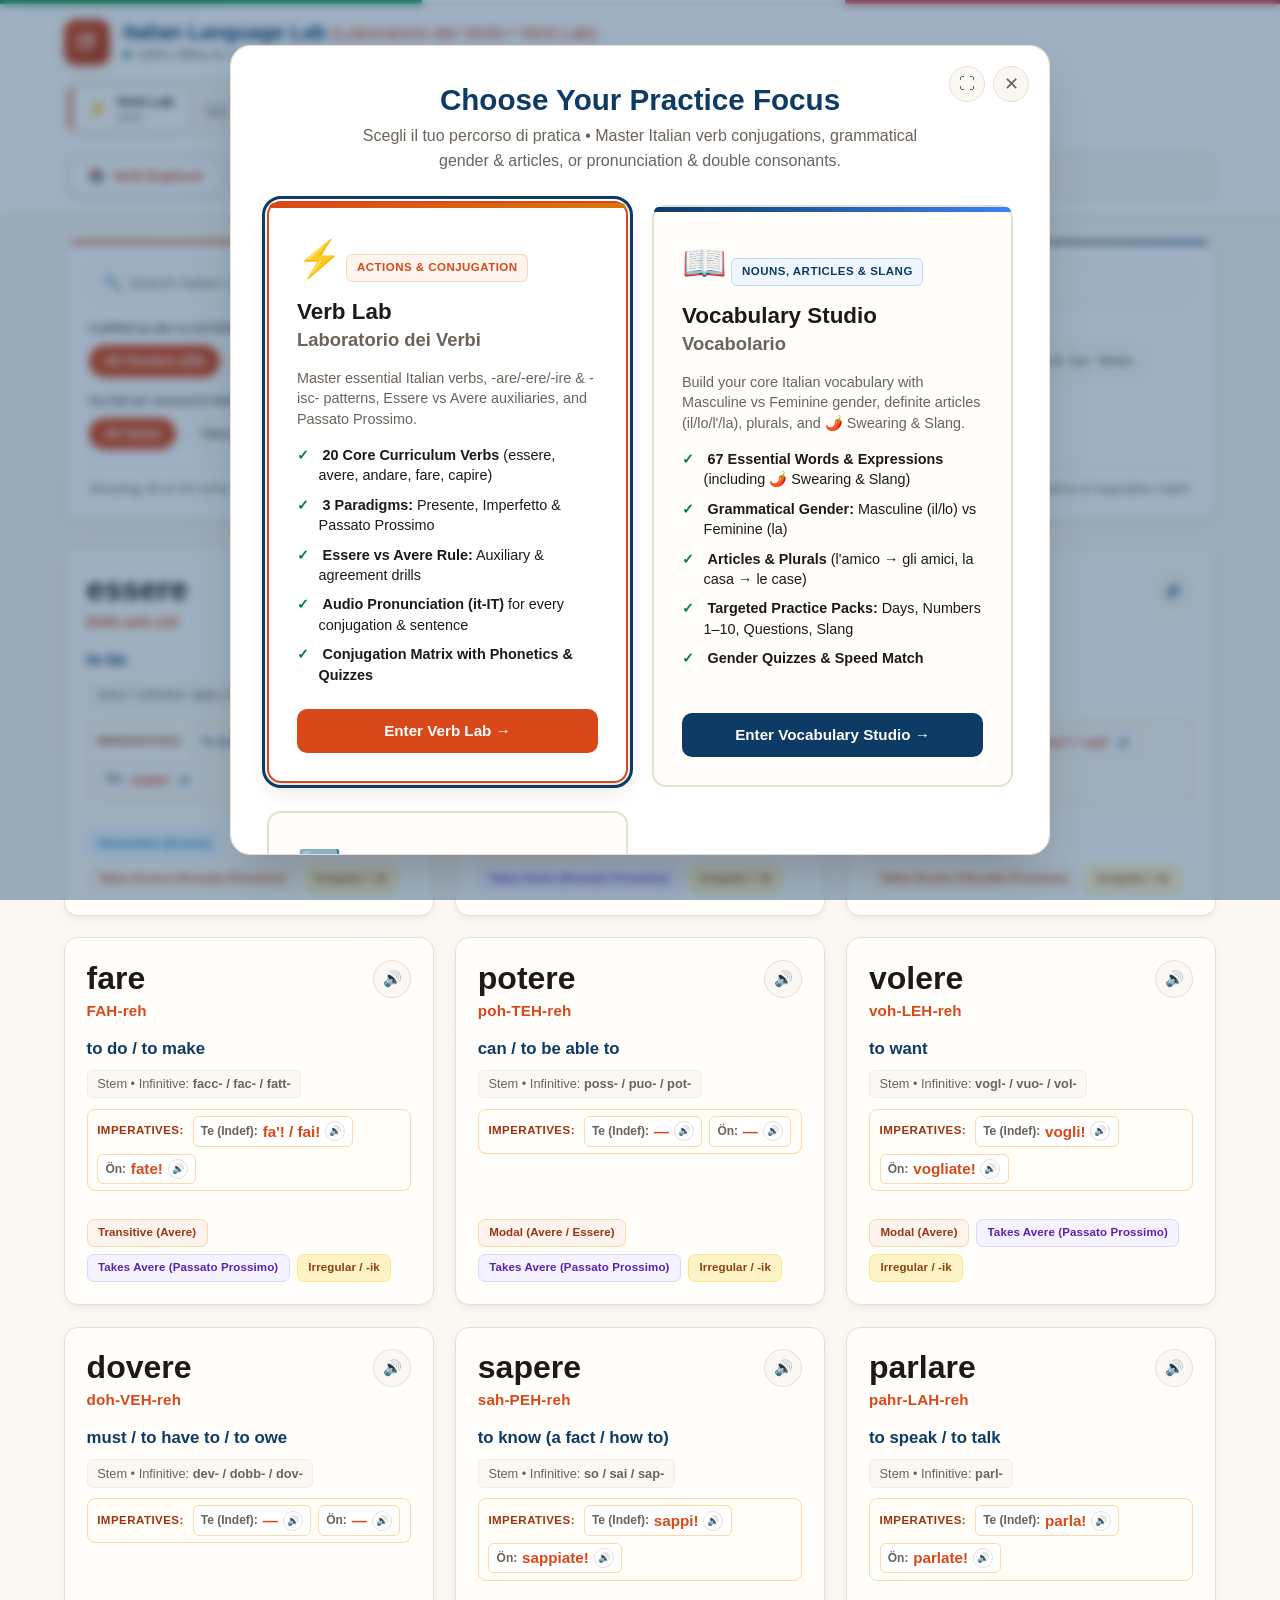
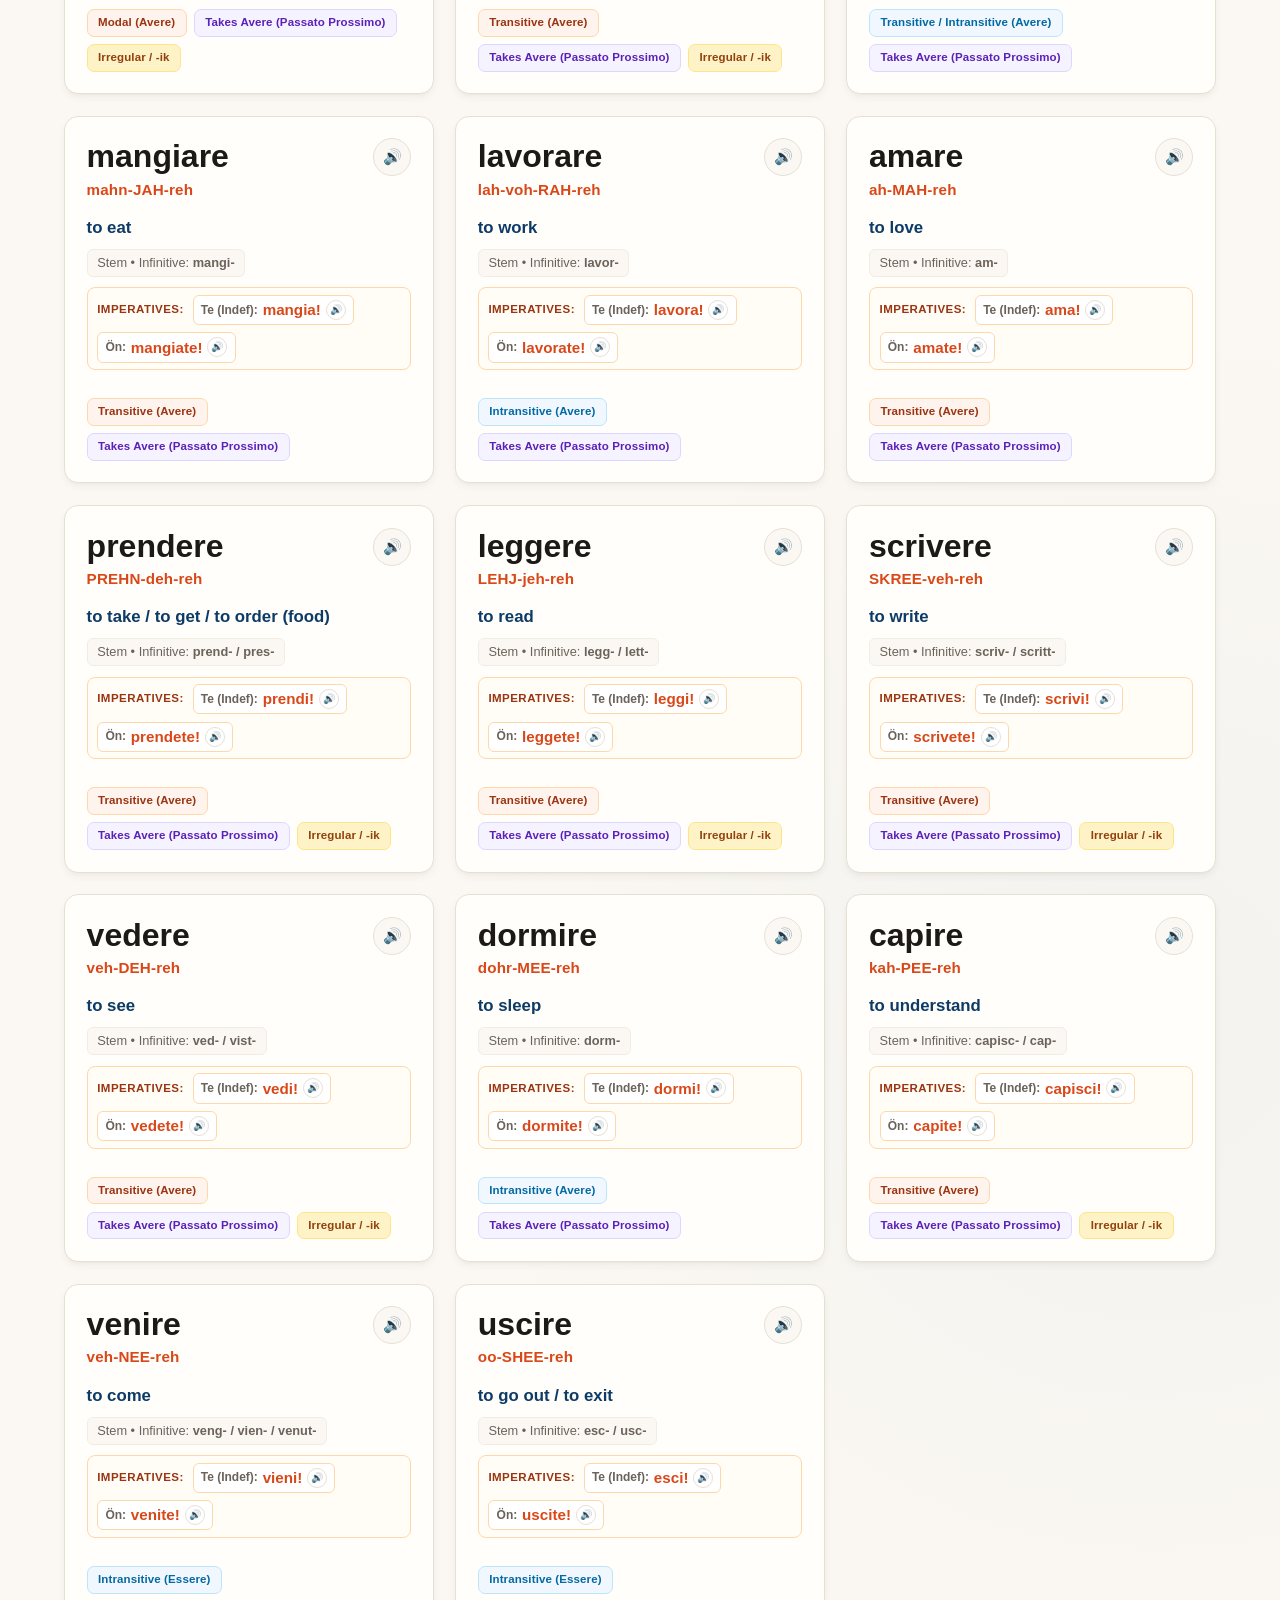
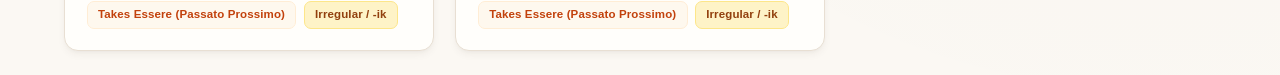
==== commit 53429c9a: "Add 100% offline PDF text import (.pdf) for Verb Lab and Vocabulary Studio" ====
--- a/index.html
+++ b/index.html
@@ -7,9 +7,9 @@
   <meta name="mobile-web-app-capable" content="yes">
   <meta name="apple-mobile-web-app-capable" content="yes">
   <meta name="apple-mobile-web-app-status-bar-style" content="default">
-  <meta name="apple-mobile-web-app-title" content="Hungarian Lab">
+  <meta name="apple-mobile-web-app-title" content="Italian Lab">
   <meta name="format-detection" content="telephone=no">
-  <title>Hungarian Language Lab (Magyar Nyelvi Labor) - Verbs, Vocabulary &amp; Pronunciation</title>
+  <title>Italian Language Lab (Laboratorio di Italiano) - Verbs, Vocabulary &amp; Pronunciation</title>
   <link rel="stylesheet" href="styles.css">
 </head>
 <body>
@@ -19,50 +19,50 @@
   <!-- Accessibility: Dynamic Live Region Announcer for Screen Readers -->
   <div id="a11y-announcer" class="sr-only" aria-live="polite" aria-atomic="true"></div>
 
-  <!-- Hungarian Tricolor Accent Ribbon -->
-  <div class="top-ornament-bar" aria-hidden="true" style="background: linear-gradient(90deg, #ce2939 0%, #ce2939 33%, #ffffff 33%, #ffffff 66%, #477050 66%, #477050 100%); height: 5px; border-bottom: 1px solid var(--border);"></div>
+  <!-- Italian Tricolor Accent Ribbon -->
+  <div class="top-ornament-bar" aria-hidden="true" style="background: linear-gradient(90deg, #009246 0%, #009246 33%, #ffffff 33%, #ffffff 66%, #ce2b37 66%, #ce2b37 100%); height: 5px; border-bottom: 1px solid var(--border);"></div>
 
   <!-- App Header -->
   <header>
     <div class="header-container">
       <div class="logo-group">
-        <div class="logo-badge" aria-hidden="true">HU</div>
+        <div class="logo-badge" aria-hidden="true">IT</div>
         <div class="logo-text">
-          <h1 id="app-main-title">Hungarian Language Lab <span id="app-title-sub" style="font-weight:400; font-family:var(--font-hindi); font-size:1.15rem; color:var(--primary);">(Magyar Nyelvi Labor)</span></h1>
-          <p class="app-tagline"><span class="status-dot" aria-hidden="true"></span> 100% Offline &amp; Local • Config-Driven Language Pack Engine (hu-HU)</p>
+          <h1 id="app-main-title">Italian Language Lab <span id="app-title-sub" style="font-weight:400; font-family:var(--font-hindi); font-size:1.15rem; color:var(--primary);">(Laboratorio di Italiano)</span></h1>
+          <p class="app-tagline"><span class="status-dot" aria-hidden="true"></span> 100% Offline &amp; Local • Config-Driven Language Pack Engine (it-IT)</p>
         </div>
       </div>
 
       <!-- Module Focus Switcher -->
       <div class="header-actions">
         <div class="focus-pill-switcher" role="radiogroup" aria-label="Select Learning Module">
-          <button type="button" class="focus-pill-btn active" id="focus-verbs-btn" data-module="verbs" role="radio" aria-checked="true" aria-label="Switch to Verb Lab (Igelabor)">
+          <button type="button" class="focus-pill-btn active" id="focus-verbs-btn" data-module="verbs" role="radio" aria-checked="true" aria-label="Switch to Verb Lab (Verbi)">
             <span class="focus-pill-icon">⚡</span>
             <span class="focus-pill-text">
               <span class="focus-pill-title">Verb Lab</span><span class="focus-pill-short" aria-hidden="true">Verbs</span>
-              <span class="focus-pill-sub">Igelabor</span>
+              <span class="focus-pill-sub">Verbi</span>
             </span>
           </button>
-          <button type="button" class="focus-pill-btn" id="focus-vocab-btn" data-module="vocab" role="radio" aria-checked="false" aria-label="Switch to Vocabulary Studio (Szókincs)">
+          <button type="button" class="focus-pill-btn" id="focus-vocab-btn" data-module="vocab" role="radio" aria-checked="false" aria-label="Switch to Vocabulary Studio (Vocabolario)">
             <span class="focus-pill-icon">📖</span>
             <span class="focus-pill-text">
               <span class="focus-pill-title">Vocabulary Studio</span><span class="focus-pill-short" aria-hidden="true">Vocab</span>
-              <span class="focus-pill-sub">Szókincs</span>
+              <span class="focus-pill-sub">Vocabolario</span>
             </span>
           </button>
-          <button type="button" class="focus-pill-btn" id="focus-matra-btn" data-module="matras" role="radio" aria-checked="false" aria-label="Switch to Sounds &amp; Pairs (Kiejtés és Hangok)">
+          <button type="button" class="focus-pill-btn" id="focus-matra-btn" data-module="matras" role="radio" aria-checked="false" aria-label="Switch to Sounds &amp; Pairs (Pronuncia &amp; Doppie)">
             <span class="focus-pill-icon">🔤</span>
             <span class="focus-pill-text">
               <span class="focus-pill-title">Sounds &amp; Pairs</span><span class="focus-pill-short" aria-hidden="true">Sounds</span>
-              <span class="focus-pill-sub">Kiejtés</span>
+              <span class="focus-pill-sub">Pronuncia</span>
             </span>
           </button>
         </div>
         <button type="button" class="switch-focus-btn" id="open-lexicon-manager-btn" aria-label="Open Data Cleanup &amp; Lexicon Manager" title="Clean up, edit, and sanitize saved words database (Shortcut: D)" style="background:var(--card-warm); border:1.5px solid var(--border); color:var(--secondary); font-weight:600;">
           <span aria-hidden="true">🛠️</span> <span class="btn-label">Clean Up Data</span>
         </button>
-        <select id="voice-selector" aria-label="Select speech voice" title="Choose pronunciation voice" style="padding:0.45rem 0.65rem; border-radius:10px; border:1.5px solid var(--border); background:var(--card-warm); color:var(--text-main); font-size:0.82rem; font-weight:600; max-width:190px; cursor:pointer;">
-          <option value="auto">🔊 Voice: Auto</option>
+        <select id="voice-selector" aria-label="Select Italian speech voice" title="Choose Italian pronunciation voice" style="padding:0.45rem 0.65rem; border-radius:10px; border:1.5px solid var(--border); background:var(--card-warm); color:var(--text-main); font-size:0.82rem; font-weight:600; max-width:190px; cursor:pointer;">
+          <option value="auto">🔊 Voice: Auto (it-IT)</option>
         </select>
         <button type="button" class="switch-focus-btn" id="open-focus-modal-btn" aria-label="Open learning focus chooser dialog (Shortcut: Key M)" title="Choose learning focus (Shortcut: M)">
           <span aria-hidden="true">⚙️</span> <span class="btn-label">Choose Focus</span>
@@ -82,7 +82,7 @@
             <span class="tab-icon" aria-hidden="true">⚡</span> <span class="tab-short" aria-hidden="true">Match</span><span class="tab-text" id="nav-text-match">Speed Match</span>
           </button>
           <button role="tab" id="tab-nav-quiz" aria-selected="false" class="nav-btn" data-tab-type="quiz">
-            <span class="tab-icon" aria-hidden="true">🎯</span> <span class="tab-short" aria-hidden="true">Quiz</span><span class="tab-text" id="nav-text-quiz">Definite &amp; Tense Quiz</span>
+            <span class="tab-icon" aria-hidden="true">🎯</span> <span class="tab-short" aria-hidden="true">Quiz</span><span class="tab-text" id="nav-text-quiz">Auxiliary &amp; Tense Quiz</span>
           </button>
           <button role="tab" id="tab-nav-notes" aria-selected="false" class="nav-btn" data-tab-type="notes">
             <span class="tab-icon" aria-hidden="true">➕</span> <span class="tab-short" aria-hidden="true">Add</span><span class="tab-text" id="nav-text-notes">Add from Notes</span>
@@ -94,7 +94,7 @@
 
   <main id="main-content">
     <!-- =====================================================================
-         MODULE 1: VERB LAB (Igelabor)
+         MODULE 1: VERB LAB (Verbi)
          ===================================================================== -->
 
     <!-- TAB 1 (VERBS): VERB EXPLORER -->
@@ -103,7 +103,7 @@
         <div class="search-row">
           <div class="search-input-wrap">
             <span class="search-icon">🔍</span>
-            <input type="text" id="verb-search" class="search-input" placeholder="Search Hungarian verb (e.g. olvas, eszik, megy), pronunciation, or English...">
+            <input type="text" id="verb-search" class="search-input" placeholder="Search Italian verb (e.g. essere, andare, parlare), pronunciation, or English...">
           </div>
         </div>
 
@@ -113,30 +113,28 @@
           </div>
           <div class="filter-tags">
             <button class="filter-chip active" data-cluster="all">All Clusters (20)</button>
-            <button class="filter-chip" data-cluster="The Big 4 Irregulars">The Big 4 (van, megy, jön, csinál)</button>
-            <button class="filter-chip" data-cluster="-ik Verbs &amp; Dining">-ik Verbs &amp; Dining (eszik, iszik)</button>
-            <button class="filter-chip" data-cluster="Motion &amp; Movement">Motion (Intransitive)</button>
-            <button class="filter-chip" data-cluster="Daily Essentials">Daily Living</button>
-            <button class="filter-chip" data-cluster="Study &amp; Communication">Study &amp; Speech</button>
-            <button class="filter-chip" data-cluster="Perception &amp; Mind">Cognition &amp; Senses</button>
-            <button class="filter-chip" data-cluster="Objects &amp; Actions">Objects &amp; Actions</button>
+            <button class="filter-chip" data-cluster="The Big 4 Irregulars">The Big 4 (essere, avere, andare, fare)</button>
+            <button class="filter-chip" data-cluster="Modal &amp; Essential Irregulars">Modals (potere, volere, dovere, sapere)</button>
+            <button class="filter-chip" data-cluster="-are Regular Verbs">-are Regulars</button>
+            <button class="filter-chip" data-cluster="-ere Verbs">-ere Verbs</button>
+            <button class="filter-chip" data-cluster="-ire &amp; -isc- Verbs">-ire &amp; -isc- Verbs</button>
           </div>
         </div>
 
         <div>
           <div style="font-size:0.75rem; font-weight:700; text-transform:uppercase; color:var(--text-muted); margin-bottom:0.4rem;">
-            Filter by Definite (Tárgyas) vs Indefinite (Alanyi) Conjugation
+            Filter by Passato Prossimo Auxiliary (Essere vs Avere)
           </div>
           <div class="filter-tags">
             <button class="filter-chip active" data-ne="all">All Verbs</button>
-            <button class="filter-chip ne-true" data-ne="takes-ne">Takes Definite Conjugation (-om/-od/-ja • Transitive)</button>
-            <button class="filter-chip ne-false" data-ne="no-ne">Indefinite Only (Alanyi • Intransitive)</button>
+            <button class="filter-chip ne-true" data-ne="takes-ne">Takes Essere (sono andato/a • Motion / State)</button>
+            <button class="filter-chip ne-false" data-ne="no-ne">Takes Avere (ho parlato • Most Verbs)</button>
           </div>
         </div>
 
         <div class="stats-summary">
           <span id="verb-count-label">Loading verbs...</span>
-          <span style="font-size:0.8rem;">💡 Tip: Click any card for Indefinite, Definite &amp; Past conjugation matrix</span>
+          <span style="font-size:0.8rem;">💡 Tip: Click any card for Presente, Imperfetto, Passato Prossimo &amp; Imperative matrix</span>
         </div>
       </div>
 
@@ -153,7 +151,7 @@
           </div>
           <div class="flashcard-settings">
             <button id="toggle-translit-btn" class="toggle-btn" aria-label="Toggle phonetic guide display">Show Pronunciation</button>
-            <button id="toggle-direction-btn" class="toggle-btn" aria-label="Toggle prompt language direction">Prompt: Hungarian</button>
+            <button id="toggle-direction-btn" class="toggle-btn" aria-label="Toggle prompt language direction">Prompt: Italian</button>
             <button id="shuffle-cards-btn" class="toggle-btn" aria-label="Shuffle flashcards">
               <span aria-hidden="true">🔀</span> Shuffle
             </button>
@@ -190,7 +188,7 @@
           <div>
             <h2 style="font-size:1.4rem;">⚡ Verb Speed Match Drill</h2>
             <p id="match-status" style="color:var(--text-muted); font-size:0.9rem;" aria-live="polite">
-              Click a Hungarian verb, then match its English meaning.
+              Click an Italian verb, then match its English meaning.
             </p>
           </div>
           <div class="game-header-actions" style="display:flex; align-items:center; gap:0.6rem; flex-wrap:wrap;">
@@ -204,7 +202,7 @@
         </div>
 
         <div class="match-grid">
-          <div class="match-column" id="match-hindi-col" role="group" aria-label="Hungarian Verbs"></div>
+          <div class="match-column" id="match-hindi-col" role="group" aria-label="Italian Verbs"></div>
           <div class="match-column" id="match-english-col" role="group" aria-label="English Meanings"></div>
         </div>
       </div>
@@ -217,7 +215,7 @@
           <div>
             <h2 style="font-size:1.35rem;">🎯 Verb Grammar: Definite vs Indefinite &amp; Past Quiz</h2>
             <p style="font-size:0.85rem; color:var(--text-muted);">
-              Drills for Definite (Tárgyas) vs Indefinite (Alanyi) conjugation, -ik verbs, and Past tense (-t/-ott/-ett).
+              Drills for Essere vs Avere auxiliaries, Presente, Imperfetto, and Passato Prossimo.
             </p>
           </div>
           <div class="quiz-stats-group">
@@ -243,14 +241,14 @@
               </label>
               <select id="verbs-quiz-topic-select" class="targeted-quiz-select" style="flex:1;" aria-label="Select Verb Quiz Topic">
                 <option value="mixed">🔄 Comprehensive: Definite vs Indefinite &amp; Past (Mixed)</option>
-                <option value="ne-rule">⚡ Transitive Definite (Tárgyas) vs Indefinite Focus</option>
+                <option value="ne-rule">⚡ Passato Prossimo Auxiliary (Essere vs Avere) Focus</option>
                 <option value="irregular-past">🔥 Past Tense (-t/-ott/-ett) &amp; Irregulars Only</option>
                 <option value="continuous-agreement">🏃 Definite Object Conjugation (-om/-od/-ja) Focus</option>
               </select>
             </div>
           </div>
           <div id="verbs-quiz-topic-desc" style="font-size:0.825rem; color:var(--text-muted); margin-top:0.45rem; line-height:1.4;">
-            Drills for Definite (Tárgyas) vs Indefinite (Alanyi) conjugation, -ik verbs, and past tense forms across all verbs.
+            Drills for Essere vs Avere auxiliaries, irregular stems, and past participles across all verbs.
           </div>
         </div>
 
@@ -277,7 +275,7 @@
             <div>
               <h2 style="font-size:1.4rem;">📥 Ingest Verb Notes</h2>
               <p style="font-size:0.9rem; color:var(--text-muted);">
-                Paste typed notes or drop a file (.pdf, .rtf, .txt, .md, .csv, .json). Automatically extracts Hungarian verbs, generates phonetic guides, and detects transitivity (Definite vs Indefinite).
+                Paste typed notes or drop a file (.pdf, .rtf, .txt, .md, .csv, .json). Automatically extracts Italian verbs, generates phonetic guides, and detects Essere vs Avere auxiliary.
               </p>
             </div>
             <button id="load-sample-notes-btn" class="action-btn nav-card" style="font-size:0.8rem; padding:0.4rem 0.8rem; flex:none;">
@@ -362,7 +360,7 @@
           <div style="margin-bottom:0.85rem; display:flex; gap:0.5rem; align-items:center; flex-wrap:wrap;">
             <div class="search-input-wrap" style="flex:1; min-width:240px; max-width:380px;">
               <span class="search-icon">🔍</span>
-              <input type="text" id="preview-search-input" class="search-input" placeholder="Search extracted verbs (Hungarian, Phonetic, English)..." style="padding-top:0.45rem; padding-bottom:0.45rem; font-size:0.88rem;">
+              <input type="text" id="preview-search-input" class="search-input" placeholder="Search extracted verbs (Italian, Phonetic, English)..." style="padding-top:0.45rem; padding-bottom:0.45rem; font-size:0.88rem;">
             </div>
             <button type="button" id="preview-search-clear-btn" class="action-btn nav-card" style="display:none; font-size:0.8rem; padding:0.45rem 0.75rem;">Clear</button>
             <span id="preview-search-status" style="font-size:0.82rem; color:var(--text-muted);"></span>
@@ -373,7 +371,7 @@
               <thead>
                 <tr>
                   <th style="width:36px;"><input type="checkbox" id="select-all-preview" checked aria-label="Select all verbs"></th>
-                  <th style="min-width:140px;">Hungarian Verb (3sg)</th>
+                  <th style="min-width:140px;">Italian Verb (Infinitive)</th>
                   <th style="min-width:130px;">Pronunciation Guide</th>
                   <th style="min-width:170px;">English Meaning</th>
                   <th style="min-width:150px;">Transitivity (Definite)</th>
@@ -398,7 +396,7 @@
             <form id="add-verb-form" style="display:flex; flex-direction:column; gap:1.2rem;">
               <div style="display:grid; grid-template-columns: 1fr 1fr; gap:1rem;">
                 <div>
-                  <label style="font-size:0.85rem; font-weight:600; display:block; margin-bottom:0.3rem;">Hungarian Verb (3rd Person / Citation) *</label>
+                  <label style="font-size:0.85rem; font-weight:600; display:block; margin-bottom:0.3rem;">Italian Verb (Infinitive) *</label>
                   <input type="text" id="custom-hindi" class="search-input" placeholder="e.g. táncol" required style="font-family:var(--font-hindi); font-size:1.2rem;">
                 </div>
                 <div>
@@ -415,8 +413,8 @@
                 <div>
                   <label style="font-size:0.85rem; font-weight:600; display:block; margin-bottom:0.3rem;">Conjugation Type (Definite / Indefinite) *</label>
                   <select id="custom-transitivity" class="search-input" style="background:white;">
-                    <option value="Intransitive">Indefinite Only (Alanyi - Intransitive)</option>
-                    <option value="Transitive">Takes Definite (Tárgyas - Transitive)</option>
+                    <option value="Intransitive">Takes Avere (Most Verbs)</option>
+                    <option value="Transitive">Takes Essere (Motion / State)</option>
                   </select>
                 </div>
               </div>
@@ -428,7 +426,7 @@
 
               <div style="display:grid; grid-template-columns: 1fr 1fr; gap:1rem;">
                 <div>
-                  <label style="font-size:0.85rem; font-weight:600; display:block; margin-bottom:0.3rem;">Example Sentence (Hungarian)</label>
+                  <label style="font-size:0.85rem; font-weight:600; display:block; margin-bottom:0.3rem;">Example Sentence (Italian)</label>
                   <input type="text" id="custom-example-hindi" class="search-input" placeholder="e.g. Ő nagyon jól táncol.">
                 </div>
                 <div>
@@ -472,7 +470,7 @@
     </section>
 
     <!-- =====================================================================
-         MODULE 2: VOCABULARY STUDIO (Szókincs - Nouns, Adjectives &amp; Harmony)
+         MODULE 2: VOCABULARY STUDIO (Vocabolario - Nouns, Adjectives &amp; Gender)
          ===================================================================== -->
 
     <!-- TAB 1 (VOCAB): VOCABULARY EXPLORER -->
@@ -481,7 +479,7 @@
         <div class="search-row">
           <div class="search-input-wrap">
             <span class="search-icon">🔍</span>
-            <input type="text" id="vocab-search" class="search-input" placeholder="Search Hungarian (e.g. könyv, jó, szoba), pronunciation, or English...">
+            <input type="text" id="vocab-search" class="search-input" placeholder="Search Italian (e.g. casa, bello, amico), pronunciation, or English...">
           </div>
         </div>
 
@@ -491,24 +489,24 @@
           </div>
           <div class="filter-tags">
             <button class="filter-chip active" data-vocab-pos="all">All Words</button>
-            <button class="filter-chip" data-vocab-pos="Noun">Nouns (Főnév)</button>
-            <button class="filter-chip" data-vocab-pos="Adjective">Adjectives (Melléknév)</button>
-            <button class="filter-chip" data-vocab-pos="Pronoun">Pronouns (Névmás)</button>
-            <button class="filter-chip" data-vocab-pos="Postposition">Postpositions (Névutó)</button>
-            <button class="filter-chip" data-vocab-pos="Adverb">Adverbs (Határozószó)</button>
-            <button class="filter-chip" data-vocab-pos="Expression">Expressions (Kifejezés)</button>
+            <button class="filter-chip" data-vocab-pos="Noun">Nouns (Sostantivi)</button>
+            <button class="filter-chip" data-vocab-pos="Adjective">Adjectives (Aggettivi)</button>
+            <button class="filter-chip" data-vocab-pos="Pronoun">Pronouns (Pronomi)</button>
+            <button class="filter-chip" data-vocab-pos="Postposition">Prepositions (Preposizioni)</button>
+            <button class="filter-chip" data-vocab-pos="Adverb">Adverbs (Avverbi)</button>
+            <button class="filter-chip" data-vocab-pos="Expression">Expressions (Espressioni)</button>
           </div>
         </div>
 
         <div>
           <div style="font-size:0.75rem; font-weight:700; text-transform:uppercase; color:var(--text-muted); margin-bottom:0.4rem;">
-            Filter by Vowel Harmony (Magánhangzó-harmónia)
+            Filter by Grammatical Gender (Genere)
           </div>
           <div class="filter-tags">
-            <button class="filter-chip active" data-vocab-gender="all">All Harmony Classes</button>
-            <button class="filter-chip" data-vocab-gender="Back" style="color:#1e40af;">Back Vowels (Mély: a, á, o, ó, u, ú - B)</button>
-            <button class="filter-chip" data-vocab-gender="Front" style="color:#be123c;">Front Vowels (Magas: e, é, i, í, ö, ő, ü, ű - F)</button>
-            <button class="filter-chip" data-vocab-gender="none">Invariable / Mixed</button>
+            <button class="filter-chip active" data-vocab-gender="all">All Genders</button>
+            <button class="filter-chip" data-vocab-gender="Masculine" style="color:#1e40af;">Masculine (Maschile: il / lo - M)</button>
+            <button class="filter-chip" data-vocab-gender="Feminine" style="color:#be123c;">Feminine (Femminile: la - F)</button>
+            <button class="filter-chip" data-vocab-gender="none">Invariable / None</button>
           </div>
         </div>
 
@@ -524,7 +522,7 @@
             <button class="filter-chip" data-vocab-category="Places &amp; Nature">Places &amp; Nature</button>
             <button class="filter-chip" data-vocab-category="Descriptive Adjectives">Descriptive Adjectives</button>
             <button class="filter-chip" data-vocab-category="Colors &amp; Shapes">Colors &amp; Shapes</button>
-            <button class="filter-chip" data-vocab-category="Postpositions &amp; Connectors">Postpositions &amp; Connectors</button>
+            <button class="filter-chip" data-vocab-category="Prepositions &amp; Connectors">Prepositions &amp; Connectors</button>
             <button class="filter-chip" data-vocab-category="Time &amp; Calendar">Time &amp; Calendar</button>
             <button class="filter-chip" data-vocab-category="Question Words &amp; Pronouns">Question Words &amp; Pronouns</button>
             <button class="filter-chip" data-vocab-category="Swearing &amp; Slang">🌶️ Swearing &amp; Slang</button>
@@ -533,7 +531,7 @@
 
         <div class="stats-summary">
           <span id="vocab-count-label">Loading vocabulary...</span>
-          <span style="font-size:0.8rem;">💡 Tip: Click any card for full vowel harmony, plural (-k) &amp; accusative (-t) breakdown</span>
+          <span style="font-size:0.8rem;">💡 Tip: Click any card for full gender, definite article &amp; plural breakdown</span>
         </div>
       </div>
 
@@ -550,7 +548,7 @@
           </div>
           <div class="flashcard-settings">
             <button id="vocab-toggle-translit-btn" class="toggle-btn" aria-label="Toggle phonetic guide display">Show Pronunciation</button>
-            <button id="vocab-toggle-direction-btn" class="toggle-btn" aria-label="Toggle prompt language direction">Prompt: Hungarian</button>
+            <button id="vocab-toggle-direction-btn" class="toggle-btn" aria-label="Toggle prompt language direction">Prompt: Italian</button>
             <button id="vocab-shuffle-cards-btn" class="toggle-btn" aria-label="Shuffle vocabulary flashcards">
               <span aria-hidden="true">🔀</span> Shuffle
             </button>
@@ -587,7 +585,7 @@
           <div>
             <h2 style="font-size:1.4rem;">⚡ Vocab Speed Match Drill</h2>
             <p id="vocab-match-status" style="color:var(--text-muted); font-size:0.9rem;" aria-live="polite">
-              Click a Hungarian word, then match its English meaning.
+              Click an Italian word, then match its English meaning.
             </p>
           </div>
           <div class="game-header-actions" style="display:flex; align-items:center; gap:0.6rem; flex-wrap:wrap;">
@@ -601,7 +599,7 @@
         </div>
 
         <div class="match-grid">
-          <div class="match-column" id="vocab-match-hindi-col" role="group" aria-label="Hungarian Words"></div>
+          <div class="match-column" id="vocab-match-hindi-col" role="group" aria-label="Italian Words"></div>
           <div class="match-column" id="vocab-match-english-col" role="group" aria-label="English Meanings"></div>
         </div>
       </div>
@@ -614,7 +612,7 @@
           <div>
             <h2 style="font-size:1.35rem;">🎯 Vowel Harmony, Plurals &amp; Cases Quiz</h2>
             <p style="font-size:0.85rem; color:var(--text-muted);">
-              Drills for Back (Mély) vs Front (Magas) Vowel Harmony, Plural (-k/-ok/-ek/-ök), and Accusative (-t) forms.
+              Drills for Grammatical Gender (Masculine/Feminine), Definite Articles (il/lo/la), and Plurals.
             </p>
           </div>
           <div class="quiz-stats-group">
@@ -639,14 +637,14 @@
                 <span aria-hidden="true">🎯</span> Topic Drill:
               </label>
               <select id="vocab-quiz-topic-select" class="targeted-quiz-select" style="flex:1;" aria-label="Select Quiz Topic">
-                <option value="mixed">🔄 Comprehensive: Vowel Harmony, Plurals &amp; Cases (Mixed)</option>
+                <option value="mixed">🔄 Comprehensive: Gender, Articles &amp; Plurals (Mixed)</option>
                 <optgroup label="Targeted Practice Packs">
-                  <option value="days-of-week">🗓️ Days of the Week (A hét napjai)</option>
-                  <option value="question-words">❓ Question Words (Kérdőszavak)</option>
-                  <option value="time-frequency">⏰ Time &amp; Frequency (Idő és gyakoriság)</option>
-                  <option value="directions">🧭 Directions &amp; Positions (Irányok és névutók)</option>
-                  <option value="numbers-1-10">🔢 Numbers 1–10 (Számok 1–10)</option>
-                  <option value="swearing-slang">🌶️ Swearing &amp; Slang (Káromkodás)</option>
+                  <option value="days-of-week">🗓️ Days of the Week (Giorni della settimana)</option>
+                  <option value="question-words">❓ Question Words (Parole interrogative)</option>
+                  <option value="time-frequency">⏰ Time &amp; Frequency (Tempo e frequenza)</option>
+                  <option value="directions">🧭 Directions &amp; Positions (Direzioni e posizioni)</option>
+                  <option value="numbers-1-10">🔢 Numbers 1–10 (Numeri 1–10)</option>
+                  <option value="swearing-slang">🌶️ Swearing &amp; Slang (Parolacce e Slang)</option>
                 </optgroup>
                 <optgroup label="My Custom Quizzes" id="vocab-custom-quiz-optgroup">
                   <!-- Custom user quizzes will be inserted here dynamically -->
@@ -690,7 +688,7 @@
             <div>
               <h2 style="font-size:1.4rem;">📥 Ingest Vocabulary Notes</h2>
               <p style="font-size:0.9rem; color:var(--text-muted);">
-                Paste typed words or drop a file (.pdf, .rtf, .txt, .md, .csv, .json). Automatically parses Hungarian nouns and adjectives, detects Vowel Harmony (Back/Front), and extracts definitions.
+                Paste typed words or drop a file (.pdf, .rtf, .txt, .md, .csv, .json). Automatically parses Italian nouns and adjectives, detects Grammatical Gender (M/F), and extracts definitions.
               </p>
             </div>
             <button id="load-sample-vocab-btn" class="action-btn nav-card" style="font-size:0.8rem; padding:0.4rem 0.8rem; flex:none;">
@@ -731,7 +729,7 @@
             </label>
             <textarea id="vocab-raw-text" class="notes-textarea" placeholder="Paste notes in any format, e.g.:
 - szoba (so-ba) - room [B]
-- könyv (koenyv) - book [F]
+- libro (LEE-broh) - book [M]
 - jó (yoh) - good [adj]
 - asztal | table | back"></textarea>
           </div>
@@ -774,7 +772,7 @@
           <div style="margin-bottom:0.85rem; display:flex; gap:0.5rem; align-items:center; flex-wrap:wrap;">
             <div class="search-input-wrap" style="flex:1; min-width:240px; max-width:380px;">
               <span class="search-icon">🔍</span>
-              <input type="text" id="vocab-preview-search-input" class="search-input" placeholder="Search extracted words (Hungarian, Phonetic, English)..." style="padding-top:0.45rem; padding-bottom:0.45rem; font-size:0.88rem;">
+              <input type="text" id="vocab-preview-search-input" class="search-input" placeholder="Search extracted words (Italian, Phonetic, English)..." style="padding-top:0.45rem; padding-bottom:0.45rem; font-size:0.88rem;">
             </div>
             <button type="button" id="vocab-preview-search-clear-btn" class="action-btn nav-card" style="display:none; font-size:0.8rem; padding:0.45rem 0.75rem;">Clear</button>
             <span id="vocab-preview-search-status" style="font-size:0.82rem; color:var(--text-muted);"></span>
@@ -785,7 +783,7 @@
               <thead>
                 <tr>
                   <th style="width:36px;"><input type="checkbox" id="select-all-vocab-preview" checked aria-label="Select all words"></th>
-                  <th style="min-width:140px;">Hungarian Word</th>
+                  <th style="min-width:140px;">Italian Word</th>
                   <th style="min-width:130px;">Pronunciation Guide</th>
                   <th style="min-width:170px;">English Meaning</th>
                   <th style="min-width:120px;">Part of Speech</th>
@@ -811,7 +809,7 @@
             <form id="add-vocab-form" style="display:flex; flex-direction:column; gap:1.2rem;">
               <div style="display:grid; grid-template-columns: 1fr 1fr; gap:1rem;">
                 <div>
-                  <label style="font-size:0.85rem; font-weight:600; display:block; margin-bottom:0.3rem;">Hungarian Word *</label>
+                  <label style="font-size:0.85rem; font-weight:600; display:block; margin-bottom:0.3rem;">Italian Word *</label>
                   <input type="text" id="custom-vocab-hindi" class="search-input" placeholder="e.g. szoba" required style="font-family:var(--font-hindi); font-size:1.2rem;">
                 </div>
                 <div>
@@ -828,10 +826,10 @@
                 <div>
                   <label style="font-size:0.85rem; font-weight:600; display:block; margin-bottom:0.3rem;">Part of Speech *</label>
                   <select id="custom-vocab-pos" class="search-input" style="background:white;">
-                    <option value="Noun">Noun (Főnév)</option>
-                    <option value="Adjective">Adjective (Melléknév)</option>
-                    <option value="Postposition">Postposition (Névutó)</option>
-                    <option value="Adverb">Adverb (Határozószó)</option>
+                    <option value="Noun">Noun (Sostantivo)</option>
+                    <option value="Adjective">Adjective (Aggettivo)</option>
+                    <option value="Postposition">Preposition (Preposizione)</option>
+                    <option value="Adverb">Adverb (Avverbio)</option>
                   </select>
                 </div>
               </div>
@@ -840,8 +838,8 @@
                 <div>
                   <label style="font-size:0.85rem; font-weight:600; display:block; margin-bottom:0.3rem;">Vowel Harmony Class</label>
                   <select id="custom-vocab-gender" class="search-input" style="background:white;">
-                    <option value="Back">Back Vowels (Mély - B)</option>
-                    <option value="Front">Front Vowels (Magas - F)</option>
+                    <option value="Masculine">Masculine (Maschile - M)</option>
+                    <option value="Feminine">Feminine (Femminile - F)</option>
                     <option value="none">None / Invariable</option>
                   </select>
                 </div>
@@ -858,7 +856,7 @@
 
               <div style="display:grid; grid-template-columns: 1fr 1fr; gap:1rem;">
                 <div>
-                  <label style="font-size:0.85rem; font-weight:600; display:block; margin-bottom:0.3rem;">Example Sentence (Hungarian)</label>
+                  <label style="font-size:0.85rem; font-weight:600; display:block; margin-bottom:0.3rem;">Example Sentence (Italian)</label>
                   <input type="text" id="custom-vocab-example-hindi" class="search-input" placeholder="e.g. Ez a szoba nagy.">
                 </div>
                 <div>
@@ -902,7 +900,7 @@
     </section>
 
     <!-- =====================================================================
-         MODULE 3: SOUNDS & PAIRS (Kiejtés és Hangok)
+         MODULE 3: SOUNDS & PAIRS (Pronuncia e Doppie)
          ===================================================================== -->
 
     <!-- TAB 1 (MATRA): SOUNDS & DIGRAPHS EXPLORER -->
@@ -911,7 +909,7 @@
         <div class="search-row">
           <div class="search-input-wrap">
             <span class="search-icon">🔍</span>
-            <input type="text" id="matra-search" class="search-input" placeholder="Search Hungarian words, pronunciation (e.g. gyűrű, szerda), English, or sound family...">
+            <input type="text" id="matra-search" class="search-input" placeholder="Search Italian words, pronunciation (e.g. famiglia, gnocchi, cappello), English, or sound family...">
           </div>
         </div>
 
@@ -1028,7 +1026,7 @@
           <div>
             <h2 style="font-size:1.4rem;">⚡ Sounds &amp; Digraphs Speed Match</h2>
             <p id="matra-match-status" style="color:var(--text-muted); font-size:0.9rem;" aria-live="polite">
-              Click a Hungarian word, then match its sound / English meaning.
+              Click a Italian word, then match its sound / English meaning.
             </p>
           </div>
           <div class="game-header-actions" style="display:flex; align-items:center; gap:0.6rem; flex-wrap:wrap;">
@@ -1057,7 +1055,7 @@
         </div>
 
         <div class="match-grid" id="matra-match-grid">
-          <div class="match-column" id="matra-match-hindi-col" role="group" aria-label="Hungarian Sound Words"></div>
+          <div class="match-column" id="matra-match-hindi-col" role="group" aria-label="Italian Sound Words"></div>
           <div class="match-column" id="matra-match-english-col" role="group" aria-label="English Meanings &amp; Phonics"></div>
         </div>
       </div>
@@ -1068,7 +1066,7 @@
       <div class="quiz-container">
         <div class="quiz-header-bar">
           <div>
-            <h2 style="font-size:1.4rem;">🎯 Hungarian Vowel Length &amp; Digraph Quiz</h2>
+            <h2 style="font-size:1.4rem;">🎯 Italian Vowel Length &amp; Digraph Quiz</h2>
             <p style="color:var(--text-muted); font-size:0.9rem;">
               Test your recognition of short vs long vowels (a/á, e/é, ö/ő, ü/ű), digraphs (sz/s, cs/c, gy/ny), and native pronunciation.
             </p>
@@ -1107,14 +1105,14 @@
           <div style="margin-bottom:1.5rem;">
             <h2 style="font-size:1.4rem; margin-bottom:0.3rem;">➕ Add Custom Pronunciation Word</h2>
             <p style="color:var(--text-muted); font-size:0.9rem;">
-              Add any new Hungarian word you encounter in your studies to practice reading, digraphs, and pronunciation.
+              Add any new Italian word you encounter in your studies to practice reading, digraphs, and pronunciation.
             </p>
           </div>
 
           <form id="add-matra-form">
             <div style="display:grid; grid-template-columns: 1fr 1fr; gap:1rem; margin-bottom:1rem;">
               <div>
-                <label style="font-size:0.85rem; font-weight:600; display:block; margin-bottom:0.3rem;">Hungarian Word *</label>
+                <label style="font-size:0.85rem; font-weight:600; display:block; margin-bottom:0.3rem;">Italian Word *</label>
                 <input type="text" id="custom-matra-hindi" class="search-input" placeholder="e.g. pillangó" required style="font-family:var(--font-hindi); font-size:1.2rem;">
               </div>
               <div>
@@ -1148,7 +1146,7 @@
 
             <div style="display:grid; grid-template-columns: 1fr 1fr; gap:1rem; margin-bottom:1.5rem;">
               <div>
-                <label style="font-size:0.85rem; font-weight:600; display:block; margin-bottom:0.3rem;">Example Phrase / Collocation (Hungarian)</label>
+                <label style="font-size:0.85rem; font-weight:600; display:block; margin-bottom:0.3rem;">Example Phrase / Collocation (Italian)</label>
                 <input type="text" id="custom-matra-phrase-hindi" class="search-input" placeholder="e.g. szép pillangó" style="font-family:var(--font-hindi);">
               </div>
               <div>
@@ -1260,7 +1258,7 @@
               Data Cleanup &amp; Lexicon Manager
             </h2>
             <div class="modal-subtitle" style="font-size: 0.85rem; color: var(--text-muted); margin-top: 3px;">
-              Adattisztítás és Szótárkezelő • Review, edit, sanitize, or delete saved words &amp; fix imported mistakes
+              Gestione Lessico e Dati • Review, edit, sanitize, or delete saved words &amp; fix imported mistakes
             </div>
           </div>
         </div>
@@ -1286,7 +1284,7 @@
       
       <div class="launch-header">
         <h2 id="focus-modal-title">Choose Your Practice Focus</h2>
-        <p>Válaszd ki a gyakorlási területet • Master Hungarian conjugations, vowel harmony &amp; cases, or vowel lengths &amp; digraphs.</p>
+        <p>Scegli il tuo percorso di pratica • Master Italian verb conjugations, grammatical gender &amp; articles, or pronunciation &amp; double consonants.</p>
       </div>
 
       <div class="launch-cards-grid">
@@ -1296,16 +1294,16 @@
             <span class="launch-card-icon">⚡</span>
             <span class="launch-card-badge badge-verb-theme">Actions &amp; Conjugation</span>
             <div class="launch-card-title">Verb Lab</div>
-            <div class="launch-card-hindi">Igelabor</div>
+            <div class="launch-card-hindi">Laboratorio dei Verbi</div>
             <p style="font-size:0.9rem; color:var(--text-muted); line-height:1.4;">
-              Master essential Hungarian verbs, -ik verbs, Definite (Tárgyas) vs Indefinite (Alanyi) conjugations, and Past tense.
+              Master essential Italian verbs, -are/-ere/-ire &amp; -isc- patterns, Essere vs Avere auxiliaries, and Passato Prossimo.
             </p>
             <ul class="launch-features-list">
-              <li><span class="bullet-icon">✓</span> <strong>20 Core Curriculum Verbs</strong> (van, megy, jön, eszik, olvas)</li>
-              <li><span class="bullet-icon">✓</span> <strong>3 Paradigms:</strong> Present Indefinite, Definite &amp; Past (-t)</li>
-              <li><span class="bullet-icon">✓</span> <strong>Definite vs Indefinite Rule:</strong> Object &amp; harmony drills</li>
-              <li><span class="bullet-icon">✓</span> <strong>Audio Pronunciation (hu-HU)</strong> for verbs &amp; sentences</li>
-              <li><span class="bullet-icon">✓</span> <strong>Conjugation Matrix &amp; Tense Quizzes</strong></li>
+              <li><span class="bullet-icon">✓</span> <strong>20 Core Curriculum Verbs</strong> (essere, avere, andare, fare, capire)</li>
+              <li><span class="bullet-icon">✓</span> <strong>3 Paradigms:</strong> Presente, Imperfetto &amp; Passato Prossimo</li>
+              <li><span class="bullet-icon">✓</span> <strong>Essere vs Avere Rule:</strong> Auxiliary &amp; agreement drills</li>
+              <li><span class="bullet-icon">✓</span> <strong>Audio Pronunciation (it-IT)</strong> for every conjugation &amp; sentence</li>
+              <li><span class="bullet-icon">✓</span> <strong>Conjugation Matrix with Phonetics &amp; Quizzes</strong></li>
             </ul>
           </div>
           <button type="button" class="launch-cta-btn verbs-btn" id="launch-choose-verbs-btn">
@@ -1314,21 +1312,21 @@
         </div>
 
         <!-- Card 2: Vocabulary Studio -->
-        <div class="launch-card vocab-card-choice" id="launch-card-vocab" tabindex="0" role="button" aria-label="Select Vocabulary Studio: Nouns, Adjectives &amp; Vowel Harmony">
+        <div class="launch-card vocab-card-choice" id="launch-card-vocab" tabindex="0" role="button" aria-label="Select Vocabulary Studio: Nouns, Adjectives &amp; Gender">
           <div>
             <span class="launch-card-icon">📖</span>
-            <span class="launch-card-badge badge-vocab-theme">Nouns, Cases &amp; Vowel Harmony</span>
+            <span class="launch-card-badge badge-vocab-theme">Nouns, Articles &amp; Slang</span>
             <div class="launch-card-title">Vocabulary Studio</div>
-            <div class="launch-card-hindi">Szókincs</div>
+            <div class="launch-card-hindi">Vocabolario</div>
             <p style="font-size:0.9rem; color:var(--text-muted); line-height:1.4;">
-              Build your core Hungarian vocabulary with Back vs Front vowel harmony, plurals (-k/-ok/-ek/-ök), and accusative (-t) cases.
+              Build your core Italian vocabulary with Masculine vs Feminine gender, definite articles (il/lo/l'/la), plurals, and 🌶️ Swearing &amp; Slang.
             </p>
             <ul class="launch-features-list">
-              <li><span class="bullet-icon">✓</span> <strong>38+ Essential Words</strong> (Home, Food, People, Places)</li>
-              <li><span class="bullet-icon">✓</span> <strong>Vowel Harmony:</strong> Back (Mély) vs Front (Magas)</li>
-              <li><span class="bullet-icon">✓</span> <strong>Plural &amp; Accusative Cases</strong> (könyv → könyvek → könyvet)</li>
-              <li><span class="bullet-icon">✓</span> <strong>Targeted Practice Packs:</strong> Days, Numbers 1–10, Questions</li>
-              <li><span class="bullet-icon">✓</span> <strong>Harmony Quizzes &amp; Speed Match</strong></li>
+              <li><span class="bullet-icon">✓</span> <strong>67 Essential Words &amp; Expressions</strong> (including 🌶️ Swearing &amp; Slang)</li>
+              <li><span class="bullet-icon">✓</span> <strong>Grammatical Gender:</strong> Masculine (il/lo) vs Feminine (la)</li>
+              <li><span class="bullet-icon">✓</span> <strong>Articles &amp; Plurals</strong> (l'amico → gli amici, la casa → le case)</li>
+              <li><span class="bullet-icon">✓</span> <strong>Targeted Practice Packs:</strong> Days, Numbers 1–10, Questions, Slang</li>
+              <li><span class="bullet-icon">✓</span> <strong>Gender Quizzes &amp; Speed Match</strong></li>
             </ul>
           </div>
           <button type="button" class="launch-cta-btn vocab-btn" id="launch-choose-vocab-btn">
@@ -1337,20 +1335,20 @@
         </div>
 
         <!-- Card 3: Sounds & Pairs -->
-        <div class="launch-card matra-card-choice" id="launch-card-matra" tabindex="0" role="button" aria-label="Select Sounds &amp; Pairs: Vowels, Digraphs &amp; Minimal Pairs">
+        <div class="launch-card matra-card-choice" id="launch-card-matra" tabindex="0" role="button" aria-label="Select Sounds &amp; Pairs: Digraphs, Double Consonants &amp; Minimal Pairs">
           <div>
             <span class="launch-card-icon">🔤</span>
-            <span class="launch-card-badge badge-matra-theme">Vowels, Digraphs &amp; Minimal Pairs</span>
+            <span class="launch-card-badge badge-matra-theme">Digraphs, Doppie &amp; Minimal Pairs</span>
             <div class="launch-card-title">Sounds &amp; Pairs</div>
-            <div class="launch-card-hindi">Kiejtés és Hangok</div>
+            <div class="launch-card-hindi">Pronuncia e Doppie</div>
             <p style="font-size:0.9rem; color:var(--text-muted); line-height:1.4;">
-              Master Hungarian short vs long vowels (a/á, e/é, ö/ő, ü/ű) and consonant digraphs (sz/s, cs/c, zs, gy, ny, ty, ly).
+              Master Italian soft vs hard c/g (ci/chi, gi/ghi, sci/schi), palatals (gli, gn), and double consonants (Le Doppie).
             </p>
             <ul class="launch-features-list">
-              <li><span class="bullet-icon">✓</span> <strong>30 Graduated Words</strong> across 10 Sound &amp; Digraph families</li>
-              <li><span class="bullet-icon">✓</span> <strong>20 Minimal Pairs:</strong> kor vs kór, szél vs sál, megy vs meggy</li>
-              <li><span class="bullet-icon">✓</span> <strong>Digraph &amp; Phonics Math:</strong> (gy + ű + r + ű = gyűrű)</li>
-              <li><span class="bullet-icon">✓</span> <strong>Recite &amp; Verify:</strong> Native hu-HU audio &amp; slow 0.6x mode</li>
+              <li><span class="bullet-icon">✓</span> <strong>24 Graduated Words</strong> across 6 Italian Sound &amp; Digraph families</li>
+              <li><span class="bullet-icon">✓</span> <strong>10 Minimal Pairs:</strong> capello vs cappello, pesce vs pesche, pala vs palla</li>
+              <li><span class="bullet-icon">✓</span> <strong>Digraph &amp; Phonics Math:</strong> (fa + mi + glia = famiglia)</li>
+              <li><span class="bullet-icon">✓</span> <strong>Recite &amp; Verify:</strong> Native it-IT audio &amp; slow 0.6x mode</li>
               <li><span class="bullet-icon">✓</span> <strong>Interactive Speed Match &amp; Sound Quizzes</strong></li>
             </ul>
           </div>
@@ -1409,11 +1407,11 @@
               <label for="custom-quiz-words-input" style="font-size:0.85rem; font-weight:700;">
                 Word Pairs <span style="color:var(--danger); font-weight:700;">*</span>
               </label>
-              <span style="font-size:0.75rem; color:var(--text-muted);">One pair per line: Hungarian, Pronunciation, English</span>
+              <span style="font-size:0.75rem; color:var(--text-muted);">One pair per line: Italian, Pronunciation, English</span>
             </div>
             <textarea id="custom-quiz-words-input" class="search-input" rows="6" placeholder="hétfő, heet-foe, Monday
-kedd, kedd, Tuesday
-szerda, ser-da, Wednesday" style="width:100%; font-family:monospace; font-size:0.85rem; line-height:1.5; padding:0.6rem;"></textarea>
+martedì, mahr-teh-DEE, Tuesday
+mercoledì, mehr-koh-leh-DEE, Wednesday" style="width:100%; font-family:monospace; font-size:0.85rem; line-height:1.5; padding:0.6rem;"></textarea>
           </div>
 
           <!-- Quick Emoji Pill Selector -->
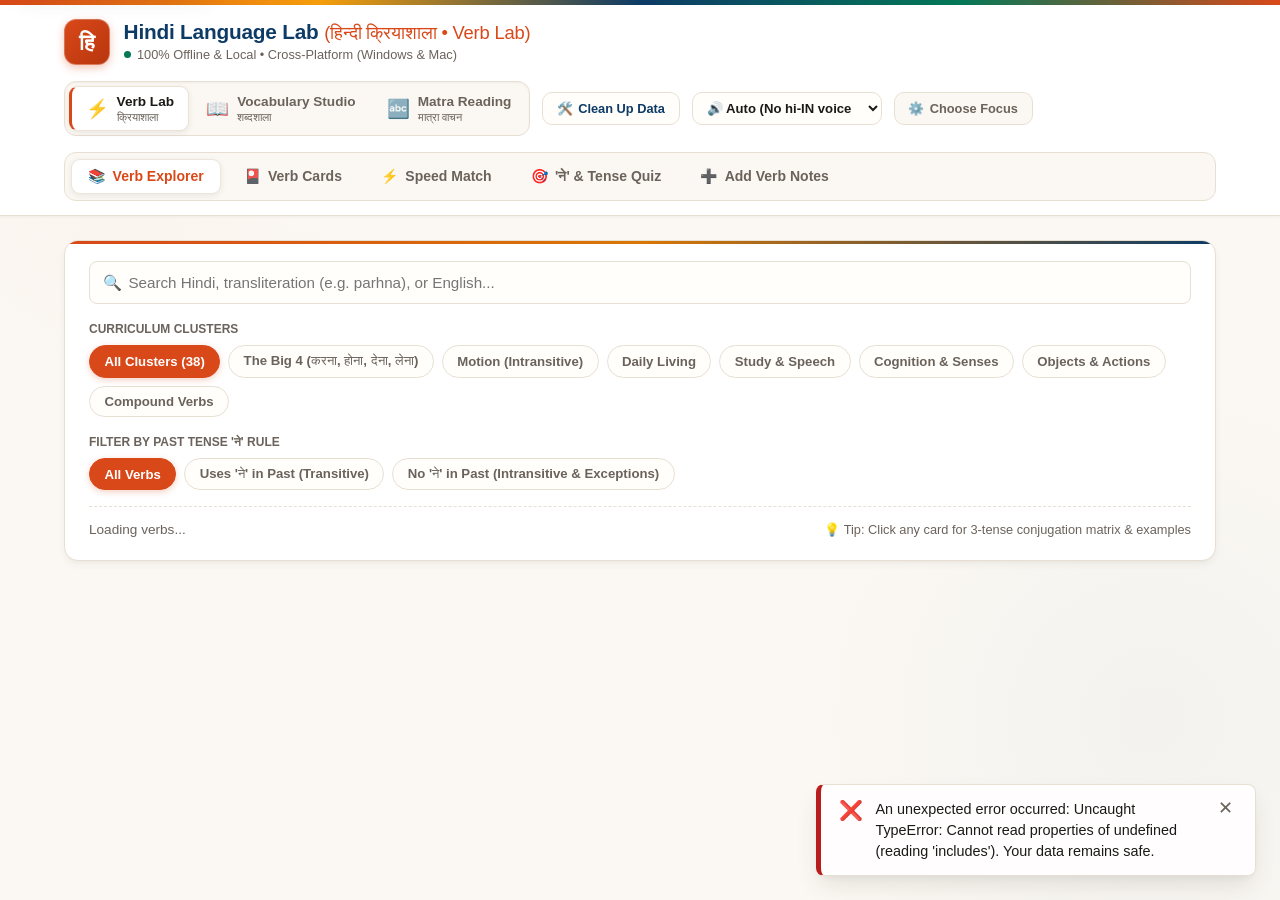
==== commit 80c7d9de: "Add 100% offline PDF text import (.pdf) for Verb Lab and Vocabulary Studio" ====
--- a/index.html
+++ b/index.html
@@ -7,9 +7,9 @@
   <meta name="mobile-web-app-capable" content="yes">
   <meta name="apple-mobile-web-app-capable" content="yes">
   <meta name="apple-mobile-web-app-status-bar-style" content="default">
-  <meta name="apple-mobile-web-app-title" content="Italian Lab">
+  <meta name="apple-mobile-web-app-title" content="Hindi Lab">
   <meta name="format-detection" content="telephone=no">
-  <title>Italian Language Lab (Laboratorio di Italiano) - Verbs, Vocabulary &amp; Pronunciation</title>
+  <title>Hindi Language Lab (हिन्दी अभ्यासशाला) - Verbs & Vocabulary</title>
   <link rel="stylesheet" href="styles.css">
 </head>
 <body>
@@ -19,50 +19,50 @@
   <!-- Accessibility: Dynamic Live Region Announcer for Screen Readers -->
   <div id="a11y-announcer" class="sr-only" aria-live="polite" aria-atomic="true"></div>
 
-  <!-- Italian Tricolor Accent Ribbon -->
-  <div class="top-ornament-bar" aria-hidden="true" style="background: linear-gradient(90deg, #009246 0%, #009246 33%, #ffffff 33%, #ffffff 66%, #ce2b37 66%, #ce2b37 100%); height: 5px; border-bottom: 1px solid var(--border);"></div>
+  <!-- Festive Indian Accent Ribbon -->
+  <div class="top-ornament-bar" aria-hidden="true"></div>
 
   <!-- App Header -->
   <header>
     <div class="header-container">
       <div class="logo-group">
-        <div class="logo-badge" aria-hidden="true">IT</div>
+        <div class="logo-badge" aria-hidden="true">हि</div>
         <div class="logo-text">
-          <h1 id="app-main-title">Italian Language Lab <span id="app-title-sub" style="font-weight:400; font-family:var(--font-hindi); font-size:1.15rem; color:var(--primary);">(Laboratorio di Italiano)</span></h1>
-          <p class="app-tagline"><span class="status-dot" aria-hidden="true"></span> 100% Offline &amp; Local • Config-Driven Language Pack Engine (it-IT)</p>
+          <h1 id="app-main-title">Hindi Language Lab <span id="app-title-sub" style="font-weight:400; font-family:var(--font-hindi); font-size:1.15rem; color:var(--primary);">(हिन्दी अभ्यासशाला)</span></h1>
+          <p class="app-tagline"><span class="status-dot" aria-hidden="true"></span> 100% Offline & Local • Cross-Platform (Windows & Mac)</p>
         </div>
       </div>
 
       <!-- Module Focus Switcher -->
       <div class="header-actions">
         <div class="focus-pill-switcher" role="radiogroup" aria-label="Select Learning Module">
-          <button type="button" class="focus-pill-btn active" id="focus-verbs-btn" data-module="verbs" role="radio" aria-checked="true" aria-label="Switch to Verb Lab (Verbi)">
+          <button type="button" class="focus-pill-btn active" id="focus-verbs-btn" data-module="verbs" role="radio" aria-checked="true" aria-label="Switch to Verb Lab (क्रियाशाला)">
             <span class="focus-pill-icon">⚡</span>
             <span class="focus-pill-text">
               <span class="focus-pill-title">Verb Lab</span><span class="focus-pill-short" aria-hidden="true">Verbs</span>
-              <span class="focus-pill-sub">Verbi</span>
+              <span class="focus-pill-sub">क्रियाशाला</span>
             </span>
           </button>
-          <button type="button" class="focus-pill-btn" id="focus-vocab-btn" data-module="vocab" role="radio" aria-checked="false" aria-label="Switch to Vocabulary Studio (Vocabolario)">
+          <button type="button" class="focus-pill-btn" id="focus-vocab-btn" data-module="vocab" role="radio" aria-checked="false" aria-label="Switch to Vocabulary Studio (शब्दशाला)">
             <span class="focus-pill-icon">📖</span>
             <span class="focus-pill-text">
               <span class="focus-pill-title">Vocabulary Studio</span><span class="focus-pill-short" aria-hidden="true">Vocab</span>
-              <span class="focus-pill-sub">Vocabolario</span>
+              <span class="focus-pill-sub">शब्दशाला</span>
             </span>
           </button>
-          <button type="button" class="focus-pill-btn" id="focus-matra-btn" data-module="matras" role="radio" aria-checked="false" aria-label="Switch to Sounds &amp; Pairs (Pronuncia &amp; Doppie)">
+          <button type="button" class="focus-pill-btn" id="focus-matra-btn" data-module="matras" role="radio" aria-checked="false" aria-label="Switch to Matra Reading Practice (मात्रा वाचन)">
             <span class="focus-pill-icon">🔤</span>
             <span class="focus-pill-text">
-              <span class="focus-pill-title">Sounds &amp; Pairs</span><span class="focus-pill-short" aria-hidden="true">Sounds</span>
-              <span class="focus-pill-sub">Pronuncia</span>
+              <span class="focus-pill-title">Matra Reading</span><span class="focus-pill-short" aria-hidden="true">Matras</span>
+              <span class="focus-pill-sub">मात्रा वाचन</span>
             </span>
           </button>
         </div>
-        <button type="button" class="switch-focus-btn" id="open-lexicon-manager-btn" aria-label="Open Data Cleanup &amp; Lexicon Manager" title="Clean up, edit, and sanitize saved words database (Shortcut: D)" style="background:var(--card-warm); border:1.5px solid var(--border); color:var(--secondary); font-weight:600;">
+        <button type="button" class="switch-focus-btn" id="open-lexicon-manager-btn" aria-label="Open Data Cleanup & Lexicon Manager" title="Clean up, edit, and sanitize saved words database (Shortcut: D)" style="background:var(--card-warm); border:1.5px solid var(--border); color:var(--secondary); font-weight:600;">
           <span aria-hidden="true">🛠️</span> <span class="btn-label">Clean Up Data</span>
         </button>
-        <select id="voice-selector" aria-label="Select Italian speech voice" title="Choose Italian pronunciation voice" style="padding:0.45rem 0.65rem; border-radius:10px; border:1.5px solid var(--border); background:var(--card-warm); color:var(--text-main); font-size:0.82rem; font-weight:600; max-width:190px; cursor:pointer;">
-          <option value="auto">🔊 Voice: Auto (it-IT)</option>
+        <select id="voice-selector" aria-label="Select Hindi speech voice" title="Choose Hindi pronunciation voice" style="padding:0.45rem 0.65rem; border-radius:10px; border:1.5px solid var(--border); background:var(--card-warm); color:var(--text-main); font-size:0.82rem; font-weight:600; max-width:190px; cursor:pointer;">
+          <option value="auto">🔊 Voice: Auto (hi-IN)</option>
         </select>
         <button type="button" class="switch-focus-btn" id="open-focus-modal-btn" aria-label="Open learning focus chooser dialog (Shortcut: Key M)" title="Choose learning focus (Shortcut: M)">
           <span aria-hidden="true">⚙️</span> <span class="btn-label">Choose Focus</span>
@@ -82,7 +82,7 @@
             <span class="tab-icon" aria-hidden="true">⚡</span> <span class="tab-short" aria-hidden="true">Match</span><span class="tab-text" id="nav-text-match">Speed Match</span>
           </button>
           <button role="tab" id="tab-nav-quiz" aria-selected="false" class="nav-btn" data-tab-type="quiz">
-            <span class="tab-icon" aria-hidden="true">🎯</span> <span class="tab-short" aria-hidden="true">Quiz</span><span class="tab-text" id="nav-text-quiz">Auxiliary &amp; Tense Quiz</span>
+            <span class="tab-icon" aria-hidden="true">🎯</span> <span class="tab-short" aria-hidden="true">Quiz</span><span class="tab-text" id="nav-text-quiz">'ने' & Tense Quiz</span>
           </button>
           <button role="tab" id="tab-nav-notes" aria-selected="false" class="nav-btn" data-tab-type="notes">
             <span class="tab-icon" aria-hidden="true">➕</span> <span class="tab-short" aria-hidden="true">Add</span><span class="tab-text" id="nav-text-notes">Add from Notes</span>
@@ -94,7 +94,7 @@
 
   <main id="main-content">
     <!-- =====================================================================
-         MODULE 1: VERB LAB (Verbi)
+         MODULE 1: VERB LAB (क्रियाशाला)
          ===================================================================== -->
 
     <!-- TAB 1 (VERBS): VERB EXPLORER -->
@@ -103,7 +103,7 @@
         <div class="search-row">
           <div class="search-input-wrap">
             <span class="search-icon">🔍</span>
-            <input type="text" id="verb-search" class="search-input" placeholder="Search Italian verb (e.g. essere, andare, parlare), pronunciation, or English...">
+            <input type="text" id="verb-search" class="search-input" placeholder="Search Hindi, transliteration (e.g. parhna), or English...">
           </div>
         </div>
 
@@ -112,29 +112,31 @@
             Curriculum Clusters
           </div>
           <div class="filter-tags">
-            <button class="filter-chip active" data-cluster="all">All Clusters (20)</button>
-            <button class="filter-chip" data-cluster="The Big 4 Irregulars">The Big 4 (essere, avere, andare, fare)</button>
-            <button class="filter-chip" data-cluster="Modal &amp; Essential Irregulars">Modals (potere, volere, dovere, sapere)</button>
-            <button class="filter-chip" data-cluster="-are Regular Verbs">-are Regulars</button>
-            <button class="filter-chip" data-cluster="-ere Verbs">-ere Verbs</button>
-            <button class="filter-chip" data-cluster="-ire &amp; -isc- Verbs">-ire &amp; -isc- Verbs</button>
+            <button class="filter-chip active" data-cluster="all">All Clusters (38)</button>
+            <button class="filter-chip" data-cluster="The Big 4 Irregulars">The Big 4 (करना, होना, देना, लेना)</button>
+            <button class="filter-chip" data-cluster="Motion & Movement">Motion (Intransitive)</button>
+            <button class="filter-chip" data-cluster="Daily Essentials">Daily Living</button>
+            <button class="filter-chip" data-cluster="Study & Communication">Study & Speech</button>
+            <button class="filter-chip" data-cluster="Perception & Mind">Cognition & Senses</button>
+            <button class="filter-chip" data-cluster="Objects & Actions">Objects & Actions</button>
+            <button class="filter-chip" data-cluster="Nominal Compound Verbs">Compound Verbs</button>
           </div>
         </div>
 
         <div>
           <div style="font-size:0.75rem; font-weight:700; text-transform:uppercase; color:var(--text-muted); margin-bottom:0.4rem;">
-            Filter by Passato Prossimo Auxiliary (Essere vs Avere)
+            Filter by Past Tense 'ने' Rule
           </div>
           <div class="filter-tags">
             <button class="filter-chip active" data-ne="all">All Verbs</button>
-            <button class="filter-chip ne-true" data-ne="takes-ne">Takes Essere (sono andato/a • Motion / State)</button>
-            <button class="filter-chip ne-false" data-ne="no-ne">Takes Avere (ho parlato • Most Verbs)</button>
+            <button class="filter-chip ne-true" data-ne="takes-ne">Uses 'ने' in Past (Transitive)</button>
+            <button class="filter-chip ne-false" data-ne="no-ne">No 'ने' in Past (Intransitive & Exceptions)</button>
           </div>
         </div>
 
         <div class="stats-summary">
           <span id="verb-count-label">Loading verbs...</span>
-          <span style="font-size:0.8rem;">💡 Tip: Click any card for Presente, Imperfetto, Passato Prossimo &amp; Imperative matrix</span>
+          <span style="font-size:0.8rem;">💡 Tip: Click any card for 3-tense conjugation matrix & examples</span>
         </div>
       </div>
 
@@ -147,11 +149,11 @@
       <div class="flashcard-arena">
         <div class="flashcard-header">
           <div>
-            <strong id="flash-progress" style="color:var(--text-muted); font-size:0.95rem;">Card 1 of 20</strong>
+            <strong id="flash-progress" style="color:var(--text-muted); font-size:0.95rem;">Card 1 of 38</strong>
           </div>
           <div class="flashcard-settings">
-            <button id="toggle-translit-btn" class="toggle-btn" aria-label="Toggle phonetic guide display">Show Pronunciation</button>
-            <button id="toggle-direction-btn" class="toggle-btn" aria-label="Toggle prompt language direction">Prompt: Italian</button>
+            <button id="toggle-translit-btn" class="toggle-btn" aria-label="Toggle transliteration display">Show Romanization</button>
+            <button id="toggle-direction-btn" class="toggle-btn" aria-label="Toggle prompt language direction">Prompt: Hindi</button>
             <button id="shuffle-cards-btn" class="toggle-btn" aria-label="Shuffle flashcards">
               <span aria-hidden="true">🔀</span> Shuffle
             </button>
@@ -188,12 +190,12 @@
           <div>
             <h2 style="font-size:1.4rem;">⚡ Verb Speed Match Drill</h2>
             <p id="match-status" style="color:var(--text-muted); font-size:0.9rem;" aria-live="polite">
-              Click an Italian verb, then match its English meaning.
+              Click a Hindi verb, then match its English meaning.
             </p>
           </div>
           <div class="game-header-actions" style="display:flex; align-items:center; gap:0.6rem; flex-wrap:wrap;">
-            <button class="toggle-btn match-toggle-translit-btn" id="match-toggle-translit-btn" type="button" aria-label="Toggle phonetic guide display" aria-pressed="false" title="Show or hide pronunciation guide (Shortcut: T)">
-              <span class="match-translit-icon" aria-hidden="true">🔤</span> <span class="match-translit-label">Hide Pronunciation</span>
+            <button class="toggle-btn match-toggle-translit-btn" id="match-toggle-translit-btn" type="button" aria-label="Toggle Roman transliterations display" aria-pressed="false" title="Show or hide Roman transliterations (Shortcut: T)">
+              <span class="match-translit-icon" aria-hidden="true">🔤</span> <span class="match-translit-label">Hide Romanization</span>
             </button>
             <button class="action-btn nav-card" id="restart-match-btn" style="flex:none; padding:0.5rem 1rem;" aria-label="Restart speed match round">
               <span aria-hidden="true">🔄</span> New Round
@@ -202,20 +204,20 @@
         </div>
 
         <div class="match-grid">
-          <div class="match-column" id="match-hindi-col" role="group" aria-label="Italian Verbs"></div>
+          <div class="match-column" id="match-hindi-col" role="group" aria-label="Hindi Verbs"></div>
           <div class="match-column" id="match-english-col" role="group" aria-label="English Meanings"></div>
         </div>
       </div>
     </section>
 
-    <!-- TAB 4 (VERBS): DEFINITE vs INDEFINITE & CONJUGATION QUIZ -->
+    <!-- TAB 4 (VERBS): 'ने' & CONJUGATION QUIZ -->
     <section id="quiz-tab" role="tabpanel" aria-labelledby="tab-nav-quiz" class="tab-content" tabindex="0">
       <div class="quiz-container">
         <div class="quiz-header-bar">
           <div>
-            <h2 style="font-size:1.35rem;">🎯 Verb Grammar: Definite vs Indefinite &amp; Past Quiz</h2>
+            <h2 style="font-size:1.35rem;">🎯 Verb Grammar & 'ने' Quiz</h2>
             <p style="font-size:0.85rem; color:var(--text-muted);">
-              Drills for Essere vs Avere auxiliaries, Presente, Imperfetto, and Passato Prossimo.
+              Drills for the Ergative 'ने' rule, irregular past forms, and gender agreement.
             </p>
           </div>
           <div class="quiz-stats-group">
@@ -240,15 +242,15 @@
                 <span aria-hidden="true">🎯</span> Verb Drill:
               </label>
               <select id="verbs-quiz-topic-select" class="targeted-quiz-select" style="flex:1;" aria-label="Select Verb Quiz Topic">
-                <option value="mixed">🔄 Comprehensive: Definite vs Indefinite &amp; Past (Mixed)</option>
-                <option value="ne-rule">⚡ Passato Prossimo Auxiliary (Essere vs Avere) Focus</option>
-                <option value="irregular-past">🔥 Past Tense (-t/-ott/-ett) &amp; Irregulars Only</option>
-                <option value="continuous-agreement">🏃 Definite Object Conjugation (-om/-od/-ja) Focus</option>
+                <option value="mixed">🔄 Comprehensive: 'ने' Rule, Irregulars & Agreement (Mixed)</option>
+                <option value="ne-rule">⚡ Transitive Past 'ने' Rule Focus</option>
+                <option value="irregular-past">🔥 Irregular Past Forms Only</option>
+                <option value="continuous-agreement">🏃 Continuous & Gender Agreement Focus</option>
               </select>
             </div>
           </div>
           <div id="verbs-quiz-topic-desc" style="font-size:0.825rem; color:var(--text-muted); margin-top:0.45rem; line-height:1.4;">
-            Drills for Essere vs Avere auxiliaries, irregular stems, and past participles across all verbs.
+            Drills for the Ergative 'ने' rule, irregular past forms, and gender agreement across all verbs.
           </div>
         </div>
 
@@ -275,7 +277,7 @@
             <div>
               <h2 style="font-size:1.4rem;">📥 Ingest Verb Notes</h2>
               <p style="font-size:0.9rem; color:var(--text-muted);">
-                Paste typed notes or drop a file (.pdf, .rtf, .txt, .md, .csv, .json). Automatically extracts Italian verbs, generates phonetic guides, and detects Essere vs Avere auxiliary.
+                Paste typed notes or drop a file (.pdf, .rtf, .txt, .md, .csv, .json). Automatically extracts Hindi verbs ending in -ना, isolates stems, and detects transitivity ('ने' rule).
               </p>
             </div>
             <button id="load-sample-notes-btn" class="action-btn nav-card" style="font-size:0.8rem; padding:0.4rem 0.8rem; flex:none;">
@@ -316,19 +318,19 @@
               Or paste typed lecture notes directly:
             </label>
             <textarea id="notes-raw-text" class="notes-textarea" placeholder="Paste notes in any format, e.g.:
-- táncol (taan-tsol) - to dance
-- énekel (ee-ne-kel) - to sing
-- úszik: to swim
-- kinyit | to open | tr"></textarea>
+- नाचना (nācnā) - to dance
+- गाना (gānā) - to sing
+- तैरना: to swim
+- खोलना | to open | tr"></textarea>
           </div>
 
           <div class="format-hints">
-            💡 <strong>Smart Parser supports:</strong> Bullet lists (`- szó: meaning`), tables (`szó | meaning`), CSV (`1.,táncol,to dance`), or parentheses for pronunciation guide.
+            💡 <strong>Smart Parser supports:</strong> Bullet lists (`- शब्द: meaning`), tables (`शब्द | meaning`), numbered lists, parentheses for transliteration, or raw paragraphs containing Hindi verbs ending in <em>-ना</em>.
           </div>
 
           <div style="margin-top:1.25rem; display:flex; justify-content:flex-end;">
             <button id="analyze-notes-btn" class="action-btn good" style="max-width:240px; padding:0.75rem 1.25rem;">
-              Analyze &amp; Extract Verbs
+              Analyze & Extract Verbs
             </button>
           </div>
         </div>
@@ -360,7 +362,7 @@
           <div style="margin-bottom:0.85rem; display:flex; gap:0.5rem; align-items:center; flex-wrap:wrap;">
             <div class="search-input-wrap" style="flex:1; min-width:240px; max-width:380px;">
               <span class="search-icon">🔍</span>
-              <input type="text" id="preview-search-input" class="search-input" placeholder="Search extracted verbs (Italian, Phonetic, English)..." style="padding-top:0.45rem; padding-bottom:0.45rem; font-size:0.88rem;">
+              <input type="text" id="preview-search-input" class="search-input" placeholder="Search extracted verbs (Hindi, Roman, English)..." style="padding-top:0.45rem; padding-bottom:0.45rem; font-size:0.88rem;">
             </div>
             <button type="button" id="preview-search-clear-btn" class="action-btn nav-card" style="display:none; font-size:0.8rem; padding:0.45rem 0.75rem;">Clear</button>
             <span id="preview-search-status" style="font-size:0.82rem; color:var(--text-muted);"></span>
@@ -371,10 +373,10 @@
               <thead>
                 <tr>
                   <th style="width:36px;"><input type="checkbox" id="select-all-preview" checked aria-label="Select all verbs"></th>
-                  <th style="min-width:140px;">Italian Verb (Infinitive)</th>
-                  <th style="min-width:130px;">Pronunciation Guide</th>
+                  <th style="min-width:140px;">Hindi Verb (Devanagari)</th>
+                  <th style="min-width:130px;">Romanization</th>
                   <th style="min-width:170px;">English Meaning</th>
-                  <th style="min-width:150px;">Transitivity (Definite)</th>
+                  <th style="min-width:150px;">Transitivity ('ने')</th>
                   <th style="min-width:140px;">Quality / Status</th>
                   <th style="width:36px;" title="Remove row"></th>
                 </tr>
@@ -396,12 +398,12 @@
             <form id="add-verb-form" style="display:flex; flex-direction:column; gap:1.2rem;">
               <div style="display:grid; grid-template-columns: 1fr 1fr; gap:1rem;">
                 <div>
-                  <label style="font-size:0.85rem; font-weight:600; display:block; margin-bottom:0.3rem;">Italian Verb (Infinitive) *</label>
-                  <input type="text" id="custom-hindi" class="search-input" placeholder="e.g. táncol" required style="font-family:var(--font-hindi); font-size:1.2rem;">
+                  <label style="font-size:0.85rem; font-weight:600; display:block; margin-bottom:0.3rem;">Infinitive in Devanagari *</label>
+                  <input type="text" id="custom-hindi" class="search-input" placeholder="e.g. नाचना" required style="font-family:var(--font-hindi); font-size:1.2rem;">
                 </div>
                 <div>
-                  <label style="font-size:0.85rem; font-weight:600; display:block; margin-bottom:0.3rem;">Pronunciation Guide</label>
-                  <input type="text" id="custom-roman" class="search-input" placeholder="e.g. taan-tsol">
+                  <label style="font-size:0.85rem; font-weight:600; display:block; margin-bottom:0.3rem;">Transliteration (Roman)</label>
+                  <input type="text" id="custom-roman" class="search-input" placeholder="e.g. nācnā">
                 </div>
               </div>
 
@@ -411,27 +413,27 @@
                   <input type="text" id="custom-english" class="search-input" placeholder="e.g. to dance" required>
                 </div>
                 <div>
-                  <label style="font-size:0.85rem; font-weight:600; display:block; margin-bottom:0.3rem;">Conjugation Type (Definite / Indefinite) *</label>
+                  <label style="font-size:0.85rem; font-weight:600; display:block; margin-bottom:0.3rem;">Transitivity (Past 'ने') *</label>
                   <select id="custom-transitivity" class="search-input" style="background:white;">
-                    <option value="Intransitive">Takes Avere (Most Verbs)</option>
-                    <option value="Transitive">Takes Essere (Motion / State)</option>
+                    <option value="Intransitive">Intransitive (No 'ने' in past)</option>
+                    <option value="Transitive">Transitive (Takes 'ने' in past)</option>
                   </select>
                 </div>
               </div>
 
               <div>
                 <label style="font-size:0.85rem; font-weight:600; display:block; margin-bottom:0.3rem;">Memory Mnemonic / Hook</label>
-                <input type="text" id="custom-mnemonic" class="search-input" placeholder="e.g. TÁNC-ol sounds like DANCE!">
+                <input type="text" id="custom-mnemonic" class="search-input" placeholder="e.g. NACHO cheese makes you want to dance (nācnā)">
               </div>
 
               <div style="display:grid; grid-template-columns: 1fr 1fr; gap:1rem;">
                 <div>
-                  <label style="font-size:0.85rem; font-weight:600; display:block; margin-bottom:0.3rem;">Example Sentence (Italian)</label>
-                  <input type="text" id="custom-example-hindi" class="search-input" placeholder="e.g. Ő nagyon jól táncol.">
+                  <label style="font-size:0.85rem; font-weight:600; display:block; margin-bottom:0.3rem;">Example Sentence (Hindi)</label>
+                  <input type="text" id="custom-example-hindi" class="search-input" placeholder="e.g. वह अच्छा नाचती है।">
                 </div>
                 <div>
                   <label style="font-size:0.85rem; font-weight:600; display:block; margin-bottom:0.3rem;">Example Translation</label>
-                  <input type="text" id="custom-example-english" class="search-input" placeholder="e.g. She dances very well.">
+                  <input type="text" id="custom-example-english" class="search-input" placeholder="e.g. She dances well.">
                 </div>
               </div>
 
@@ -470,7 +472,7 @@
     </section>
 
     <!-- =====================================================================
-         MODULE 2: VOCABULARY STUDIO (Vocabolario - Nouns, Adjectives &amp; Gender)
+         MODULE 2: VOCABULARY STUDIO (शब्दशाला - Nouns & Adjectives)
          ===================================================================== -->
 
     <!-- TAB 1 (VOCAB): VOCABULARY EXPLORER -->
@@ -479,7 +481,7 @@
         <div class="search-row">
           <div class="search-input-wrap">
             <span class="search-icon">🔍</span>
-            <input type="text" id="vocab-search" class="search-input" placeholder="Search Italian (e.g. casa, bello, amico), pronunciation, or English...">
+            <input type="text" id="vocab-search" class="search-input" placeholder="Search Hindi, transliteration (e.g. kitab, accha), or English...">
           </div>
         </div>
 
@@ -489,23 +491,23 @@
           </div>
           <div class="filter-tags">
             <button class="filter-chip active" data-vocab-pos="all">All Words</button>
-            <button class="filter-chip" data-vocab-pos="Noun">Nouns (Sostantivi)</button>
-            <button class="filter-chip" data-vocab-pos="Adjective">Adjectives (Aggettivi)</button>
-            <button class="filter-chip" data-vocab-pos="Pronoun">Pronouns (Pronomi)</button>
-            <button class="filter-chip" data-vocab-pos="Postposition">Prepositions (Preposizioni)</button>
-            <button class="filter-chip" data-vocab-pos="Adverb">Adverbs (Avverbi)</button>
-            <button class="filter-chip" data-vocab-pos="Expression">Expressions (Espressioni)</button>
+            <button class="filter-chip" data-vocab-pos="Noun">Nouns (संज्ञा)</button>
+            <button class="filter-chip" data-vocab-pos="Adjective">Adjectives (विशेषण)</button>
+            <button class="filter-chip" data-vocab-pos="Pronoun">Pronouns (सर्वनाम)</button>
+            <button class="filter-chip" data-vocab-pos="Postposition">Postpositions (परसर्ग)</button>
+            <button class="filter-chip" data-vocab-pos="Adverb">Adverbs (क्रियाविशेषण)</button>
+            <button class="filter-chip" data-vocab-pos="Expression">Expressions (वाक्यांश)</button>
           </div>
         </div>
 
         <div>
           <div style="font-size:0.75rem; font-weight:700; text-transform:uppercase; color:var(--text-muted); margin-bottom:0.4rem;">
-            Filter by Grammatical Gender (Genere)
+            Filter by Grammatical Gender
           </div>
           <div class="filter-tags">
             <button class="filter-chip active" data-vocab-gender="all">All Genders</button>
-            <button class="filter-chip" data-vocab-gender="Masculine" style="color:#1e40af;">Masculine (Maschile: il / lo - M)</button>
-            <button class="filter-chip" data-vocab-gender="Feminine" style="color:#be123c;">Feminine (Femminile: la - F)</button>
+            <button class="filter-chip" data-vocab-gender="Masculine" style="color:#1e40af;">Masculine (पुल्लिंग - M)</button>
+            <button class="filter-chip" data-vocab-gender="Feminine" style="color:#be123c;">Feminine (स्त्रीलिंग - F)</button>
             <button class="filter-chip" data-vocab-gender="none">Invariable / None</button>
           </div>
         </div>
@@ -516,22 +518,22 @@
           </div>
           <div class="filter-tags">
             <button class="filter-chip active" data-vocab-category="all">All Categories</button>
-            <button class="filter-chip" data-vocab-category="People &amp; Family">People &amp; Family</button>
-            <button class="filter-chip" data-vocab-category="Home &amp; Everyday">Home &amp; Everyday</button>
-            <button class="filter-chip" data-vocab-category="Food &amp; Drinks">Food &amp; Drinks</button>
-            <button class="filter-chip" data-vocab-category="Places &amp; Nature">Places &amp; Nature</button>
+            <button class="filter-chip" data-vocab-category="People & Family">People & Family</button>
+            <button class="filter-chip" data-vocab-category="Home & Everyday">Home & Everyday</button>
+            <button class="filter-chip" data-vocab-category="Food & Drinks">Food & Drinks</button>
+            <button class="filter-chip" data-vocab-category="Places & Nature">Places & Nature</button>
             <button class="filter-chip" data-vocab-category="Descriptive Adjectives">Descriptive Adjectives</button>
-            <button class="filter-chip" data-vocab-category="Colors &amp; Shapes">Colors &amp; Shapes</button>
-            <button class="filter-chip" data-vocab-category="Prepositions &amp; Connectors">Prepositions &amp; Connectors</button>
-            <button class="filter-chip" data-vocab-category="Time &amp; Calendar">Time &amp; Calendar</button>
-            <button class="filter-chip" data-vocab-category="Question Words &amp; Pronouns">Question Words &amp; Pronouns</button>
-            <button class="filter-chip" data-vocab-category="Swearing &amp; Slang">🌶️ Swearing &amp; Slang</button>
+            <button class="filter-chip" data-vocab-category="Colors & Shapes">Colors & Shapes</button>
+            <button class="filter-chip" data-vocab-category="Postpositions & Connectors">Postpositions & Connectors</button>
+            <button class="filter-chip" data-vocab-category="Time & Calendar">Time & Calendar</button>
+            <button class="filter-chip" data-vocab-category="Question Words & Pronouns">Question Words & Pronouns</button>
+            <button class="filter-chip" data-vocab-category="Swearing & Slang">🌶️ Swearing &amp; Slang</button>
           </div>
         </div>
 
         <div class="stats-summary">
           <span id="vocab-count-label">Loading vocabulary...</span>
-          <span style="font-size:0.8rem;">💡 Tip: Click any card for full gender, definite article &amp; plural breakdown</span>
+          <span style="font-size:0.8rem;">💡 Tip: Click any card for full gender, plural & inflection breakdown</span>
         </div>
       </div>
 
@@ -544,11 +546,11 @@
       <div class="flashcard-arena">
         <div class="flashcard-header">
           <div>
-            <strong id="vocab-flash-progress" style="color:var(--text-muted); font-size:0.95rem;">Card 1 of 38</strong>
+            <strong id="vocab-flash-progress" style="color:var(--text-muted); font-size:0.95rem;">Card 1 of 71</strong>
           </div>
           <div class="flashcard-settings">
-            <button id="vocab-toggle-translit-btn" class="toggle-btn" aria-label="Toggle phonetic guide display">Show Pronunciation</button>
-            <button id="vocab-toggle-direction-btn" class="toggle-btn" aria-label="Toggle prompt language direction">Prompt: Italian</button>
+            <button id="vocab-toggle-translit-btn" class="toggle-btn" aria-label="Toggle transliteration display">Show Romanization</button>
+            <button id="vocab-toggle-direction-btn" class="toggle-btn" aria-label="Toggle prompt language direction">Prompt: Hindi</button>
             <button id="vocab-shuffle-cards-btn" class="toggle-btn" aria-label="Shuffle vocabulary flashcards">
               <span aria-hidden="true">🔀</span> Shuffle
             </button>
@@ -585,12 +587,12 @@
           <div>
             <h2 style="font-size:1.4rem;">⚡ Vocab Speed Match Drill</h2>
             <p id="vocab-match-status" style="color:var(--text-muted); font-size:0.9rem;" aria-live="polite">
-              Click an Italian word, then match its English meaning.
+              Click a Hindi word, then match its English meaning.
             </p>
           </div>
           <div class="game-header-actions" style="display:flex; align-items:center; gap:0.6rem; flex-wrap:wrap;">
-            <button class="toggle-btn match-toggle-translit-btn" id="vocab-match-toggle-translit-btn" type="button" aria-label="Toggle phonetic guide display" aria-pressed="false" title="Show or hide pronunciation guide (Shortcut: T)">
-              <span class="match-translit-icon" aria-hidden="true">🔤</span> <span class="match-translit-label">Hide Pronunciation</span>
+            <button class="toggle-btn match-toggle-translit-btn" id="vocab-match-toggle-translit-btn" type="button" aria-label="Toggle Roman transliterations display" aria-pressed="false" title="Show or hide Roman transliterations (Shortcut: T)">
+              <span class="match-translit-icon" aria-hidden="true">🔤</span> <span class="match-translit-label">Hide Romanization</span>
             </button>
             <button class="action-btn nav-card" id="vocab-restart-match-btn" style="flex:none; padding:0.5rem 1rem;" aria-label="Restart speed match round">
               <span aria-hidden="true">🔄</span> New Round
@@ -599,20 +601,20 @@
         </div>
 
         <div class="match-grid">
-          <div class="match-column" id="vocab-match-hindi-col" role="group" aria-label="Italian Words"></div>
+          <div class="match-column" id="vocab-match-hindi-col" role="group" aria-label="Hindi Words"></div>
           <div class="match-column" id="vocab-match-english-col" role="group" aria-label="English Meanings"></div>
         </div>
       </div>
     </section>
 
-    <!-- TAB 4 (VOCAB): VOWEL HARMONY & PLURAL/CASE QUIZ -->
+    <!-- TAB 4 (VOCAB): GENDER & AGREEMENT QUIZ -->
     <section id="vocab-quiz-tab" role="tabpanel" aria-labelledby="tab-nav-quiz" class="tab-content" tabindex="0">
       <div class="quiz-container">
         <div class="quiz-header-bar">
           <div>
-            <h2 style="font-size:1.35rem;">🎯 Vowel Harmony, Plurals &amp; Cases Quiz</h2>
+            <h2 style="font-size:1.35rem;">🎯 Gender & Agreement Quiz (लिंग व विशेषण)</h2>
             <p style="font-size:0.85rem; color:var(--text-muted);">
-              Drills for Grammatical Gender (Masculine/Feminine), Definite Articles (il/lo/la), and Plurals.
+              Drills for Grammatical Gender (M/F), Adjective-Noun Agreement, Plural forms, and Oblique case.
             </p>
           </div>
           <div class="quiz-stats-group">
@@ -637,14 +639,14 @@
                 <span aria-hidden="true">🎯</span> Topic Drill:
               </label>
               <select id="vocab-quiz-topic-select" class="targeted-quiz-select" style="flex:1;" aria-label="Select Quiz Topic">
-                <option value="mixed">🔄 Comprehensive: Gender, Articles &amp; Plurals (Mixed)</option>
+                <option value="mixed">🔄 Comprehensive: Gender, Plurals & Agreement (Mixed)</option>
                 <optgroup label="Targeted Practice Packs">
-                  <option value="days-of-week">🗓️ Days of the Week (Giorni della settimana)</option>
-                  <option value="question-words">❓ Question Words (Parole interrogative)</option>
-                  <option value="time-frequency">⏰ Time &amp; Frequency (Tempo e frequenza)</option>
-                  <option value="directions">🧭 Directions &amp; Positions (Direzioni e posizioni)</option>
-                  <option value="numbers-1-10">🔢 Numbers 1–10 (Numeri 1–10)</option>
-                  <option value="swearing-slang">🌶️ Swearing &amp; Slang (Parolacce e Slang)</option>
+                  <option value="days-of-week">🗓️ Days of the Week (सप्ताह के दिन)</option>
+                  <option value="question-words">❓ Question Words (प्रश्नवाचक शब्द)</option>
+                  <option value="time-frequency">⏰ Time & Frequency (समय व आवृत्ति)</option>
+                  <option value="directions">🧭 Directions & Positions (दिशाएँ)</option>
+                  <option value="numbers-1-10">🔢 Numbers 1–10 (संख्याएँ १–१०)</option>
+                  <option value="swearing-slang">🌶️ Swearing & Slang (गाली-गलौज)</option>
                 </optgroup>
                 <optgroup label="My Custom Quizzes" id="vocab-custom-quiz-optgroup">
                   <!-- Custom user quizzes will be inserted here dynamically -->
@@ -661,7 +663,7 @@
             </div>
           </div>
           <div id="targeted-quiz-topic-desc" style="font-size:0.825rem; color:var(--text-muted); margin-top:0.45rem; line-height:1.4;">
-            Drills for Back vs Front Vowel Harmony, Plural (-k/-ok/-ek/-ök), and Accusative (-t) across core curriculum.
+            Drill for Grammatical Gender (M/F), Adjective-Noun Agreement, Plural forms, and Oblique case across core curriculum.
           </div>
         </div>
 
@@ -688,7 +690,7 @@
             <div>
               <h2 style="font-size:1.4rem;">📥 Ingest Vocabulary Notes</h2>
               <p style="font-size:0.9rem; color:var(--text-muted);">
-                Paste typed words or drop a file (.pdf, .rtf, .txt, .md, .csv, .json). Automatically parses Italian nouns and adjectives, detects Grammatical Gender (M/F), and extracts definitions.
+                Paste typed words or drop a file (.pdf, .rtf, .txt, .md, .csv, .json). Automatically parses Hindi nouns and adjectives, detects gender (Masc/Fem), and extracts definitions.
               </p>
             </div>
             <button id="load-sample-vocab-btn" class="action-btn nav-card" style="font-size:0.8rem; padding:0.4rem 0.8rem; flex:none;">
@@ -728,19 +730,19 @@
               Or paste typed lecture vocabulary directly:
             </label>
             <textarea id="vocab-raw-text" class="notes-textarea" placeholder="Paste notes in any format, e.g.:
-- szoba (so-ba) - room [B]
-- libro (LEE-broh) - book [M]
-- jó (yoh) - good [adj]
-- asztal | table | back"></textarea>
+- कमरा (kamrā) - room [m]
+- किताब (kitāb) - book [f]
+- अच्छा (acchā) - good [adj]
+- मेज़ | table | fem"></textarea>
           </div>
 
           <div class="format-hints">
-            💡 <strong>Smart Parser detects:</strong> Vowel harmony tags (`[B]`, `[F]`, `back`, `front`) or automatically classifies Back (`a, á, o, ó, u, ú`) vs Front (`e, é, i, í, ö, ő, ü, ű`) vowels, parts of speech, and English definitions.
+            💡 <strong>Smart Parser detects:</strong> Gender tags (`[m]`, `[f]`, `masc`, `fem`), word endings (-ी usually feminine, -ा usually masculine), parts of speech, and English definitions.
           </div>
 
           <div style="margin-top:1.25rem; display:flex; justify-content:flex-end;">
             <button id="analyze-vocab-btn" class="action-btn good" style="max-width:240px; padding:0.75rem 1.25rem;">
-              Analyze &amp; Extract Words
+              Analyze & Extract Words
             </button>
           </div>
         </div>
@@ -751,7 +753,7 @@
             <div>
               <h3 style="font-size:1.15rem;" id="vocab-preview-heading">Extracted Vocabulary Preview</h3>
               <p style="font-size:0.85rem; color:var(--text-muted);">
-                Review detected vowel harmony, part of speech, and meanings before adding to your vocabulary deck.
+                Review detected gender, part of speech, and meanings before adding to your vocabulary deck.
               </p>
             </div>
             <div style="display:flex; gap:0.5rem; align-items:center; flex-wrap:wrap;">
@@ -772,7 +774,7 @@
           <div style="margin-bottom:0.85rem; display:flex; gap:0.5rem; align-items:center; flex-wrap:wrap;">
             <div class="search-input-wrap" style="flex:1; min-width:240px; max-width:380px;">
               <span class="search-icon">🔍</span>
-              <input type="text" id="vocab-preview-search-input" class="search-input" placeholder="Search extracted words (Italian, Phonetic, English)..." style="padding-top:0.45rem; padding-bottom:0.45rem; font-size:0.88rem;">
+              <input type="text" id="vocab-preview-search-input" class="search-input" placeholder="Search extracted words (Hindi, Roman, English)..." style="padding-top:0.45rem; padding-bottom:0.45rem; font-size:0.88rem;">
             </div>
             <button type="button" id="vocab-preview-search-clear-btn" class="action-btn nav-card" style="display:none; font-size:0.8rem; padding:0.45rem 0.75rem;">Clear</button>
             <span id="vocab-preview-search-status" style="font-size:0.82rem; color:var(--text-muted);"></span>
@@ -783,11 +785,11 @@
               <thead>
                 <tr>
                   <th style="width:36px;"><input type="checkbox" id="select-all-vocab-preview" checked aria-label="Select all words"></th>
-                  <th style="min-width:140px;">Italian Word</th>
-                  <th style="min-width:130px;">Pronunciation Guide</th>
+                  <th style="min-width:140px;">Hindi Word (Devanagari)</th>
+                  <th style="min-width:130px;">Romanization</th>
                   <th style="min-width:170px;">English Meaning</th>
                   <th style="min-width:120px;">Part of Speech</th>
-                  <th style="min-width:115px;">Vowel Harmony</th>
+                  <th style="min-width:115px;">Gender</th>
                   <th style="min-width:140px;">Quality / Status</th>
                   <th style="width:36px;" title="Remove row"></th>
                 </tr>
@@ -809,12 +811,12 @@
             <form id="add-vocab-form" style="display:flex; flex-direction:column; gap:1.2rem;">
               <div style="display:grid; grid-template-columns: 1fr 1fr; gap:1rem;">
                 <div>
-                  <label style="font-size:0.85rem; font-weight:600; display:block; margin-bottom:0.3rem;">Italian Word *</label>
-                  <input type="text" id="custom-vocab-hindi" class="search-input" placeholder="e.g. szoba" required style="font-family:var(--font-hindi); font-size:1.2rem;">
+                  <label style="font-size:0.85rem; font-weight:600; display:block; margin-bottom:0.3rem;">Word in Devanagari *</label>
+                  <input type="text" id="custom-vocab-hindi" class="search-input" placeholder="e.g. कमरा" required style="font-family:var(--font-hindi); font-size:1.2rem;">
                 </div>
                 <div>
-                  <label style="font-size:0.85rem; font-weight:600; display:block; margin-bottom:0.3rem;">Pronunciation Guide</label>
-                  <input type="text" id="custom-vocab-roman" class="search-input" placeholder="e.g. so-ba">
+                  <label style="font-size:0.85rem; font-weight:600; display:block; margin-bottom:0.3rem;">Transliteration (Roman)</label>
+                  <input type="text" id="custom-vocab-roman" class="search-input" placeholder="e.g. kamrā">
                 </div>
               </div>
 
@@ -826,38 +828,38 @@
                 <div>
                   <label style="font-size:0.85rem; font-weight:600; display:block; margin-bottom:0.3rem;">Part of Speech *</label>
                   <select id="custom-vocab-pos" class="search-input" style="background:white;">
-                    <option value="Noun">Noun (Sostantivo)</option>
-                    <option value="Adjective">Adjective (Aggettivo)</option>
-                    <option value="Postposition">Preposition (Preposizione)</option>
-                    <option value="Adverb">Adverb (Avverbio)</option>
+                    <option value="Noun">Noun (संज्ञा)</option>
+                    <option value="Adjective">Adjective (विशेषण)</option>
+                    <option value="Postposition">Postposition (परसर्ग)</option>
+                    <option value="Adverb">Adverb (क्रियाविशेषण)</option>
                   </select>
                 </div>
               </div>
 
               <div style="display:grid; grid-template-columns: 1fr 1fr; gap:1rem;">
                 <div>
-                  <label style="font-size:0.85rem; font-weight:600; display:block; margin-bottom:0.3rem;">Vowel Harmony Class</label>
+                  <label style="font-size:0.85rem; font-weight:600; display:block; margin-bottom:0.3rem;">Grammatical Gender</label>
                   <select id="custom-vocab-gender" class="search-input" style="background:white;">
-                    <option value="Masculine">Masculine (Maschile - M)</option>
-                    <option value="Feminine">Feminine (Femminile - F)</option>
+                    <option value="Masculine">Masculine (पुल्लिंग - M)</option>
+                    <option value="Feminine">Feminine (स्त्रीलिंग - F)</option>
                     <option value="none">None / Invariable</option>
                   </select>
                 </div>
                 <div>
-                  <label style="font-size:0.85rem; font-weight:600; display:block; margin-bottom:0.3rem;">Plural Form (-k / -ok / -ek / -ök)</label>
-                  <input type="text" id="custom-vocab-plural" class="search-input" placeholder="e.g. szobák (so-baak)">
+                  <label style="font-size:0.85rem; font-weight:600; display:block; margin-bottom:0.3rem;">Plural Form (Direct)</label>
+                  <input type="text" id="custom-vocab-plural" class="search-input" placeholder="e.g. कमरे (kamre)">
                 </div>
               </div>
 
               <div>
                 <label style="font-size:0.85rem; font-weight:600; display:block; margin-bottom:0.3rem;">Memory Mnemonic / Hook</label>
-                <input type="text" id="custom-vocab-mnemonic" class="search-input" placeholder="e.g. Sitting on a SOFA in my SZOBA (room)">
+                <input type="text" id="custom-vocab-mnemonic" class="search-input" placeholder="e.g. A camera sitting in the ROOM">
               </div>
 
               <div style="display:grid; grid-template-columns: 1fr 1fr; gap:1rem;">
                 <div>
-                  <label style="font-size:0.85rem; font-weight:600; display:block; margin-bottom:0.3rem;">Example Sentence (Italian)</label>
-                  <input type="text" id="custom-vocab-example-hindi" class="search-input" placeholder="e.g. Ez a szoba nagy.">
+                  <label style="font-size:0.85rem; font-weight:600; display:block; margin-bottom:0.3rem;">Example Sentence (Hindi)</label>
+                  <input type="text" id="custom-vocab-example-hindi" class="search-input" placeholder="e.g. यह कमरा बड़ा है।">
                 </div>
                 <div>
                   <label style="font-size:0.85rem; font-weight:600; display:block; margin-bottom:0.3rem;">Example Translation</label>
@@ -885,7 +887,7 @@
           </div>
           <div style="display:flex; gap:0.75rem; flex-wrap:wrap;">
             <button id="open-lexicon-from-vocab-notes" type="button" class="action-btn good" style="font-size:0.85rem; flex:none; padding:0.5rem 1rem;">
-              🛠️ Manage &amp; Clean Lexicon
+              🛠️ Manage & Clean Lexicon
             </button>
             <button id="export-vocab-db-btn" class="action-btn nav-card" style="font-size:0.85rem; flex:none; padding:0.5rem 1rem;">
               📥 Export Vocabulary (JSON)
@@ -900,53 +902,57 @@
     </section>
 
     <!-- =====================================================================
-         MODULE 3: SOUNDS & PAIRS (Pronuncia e Doppie)
+         MODULE 3: MATRA READING PRACTICE (मात्रा वाचन अभ्यास)
          ===================================================================== -->
 
-    <!-- TAB 1 (MATRA): SOUNDS & DIGRAPHS EXPLORER -->
+    <!-- TAB 1 (MATRA): MATRA WORD EXPLORER -->
     <section id="matra-tab" role="tabpanel" aria-labelledby="tab-nav-explorer" class="tab-content" tabindex="0">
       <div class="controls-bar">
         <div class="search-row">
           <div class="search-input-wrap">
             <span class="search-icon">🔍</span>
-            <input type="text" id="matra-search" class="search-input" placeholder="Search Italian words, pronunciation (e.g. famiglia, gnocchi, cappello), English, or sound family...">
+            <input type="text" id="matra-search" class="search-input" placeholder="Search Hindi words, transliteration (e.g. kitab), English, or matra name...">
           </div>
         </div>
 
         <div>
           <div style="font-size:0.75rem; font-weight:700; text-transform:uppercase; color:var(--text-muted); margin-bottom:0.4rem;">
-            Filter by Sound &amp; Digraph Family (Hangcsoportok)
+            Filter by Matra Family (मात्रा अनुसार)
           </div>
           <div class="filter-tags" id="matra-filter-chips-list">
-            <button class="filter-chip active" data-matra="all">All Sounds (30)</button>
-            <button class="filter-chip" data-matra="mukta">a / e (Short Base Vowels)</button>
-            <button class="filter-chip" data-matra="aa">á (Long A)</button>
-            <button class="filter-chip" data-matra="e">é (Long E)</button>
-            <button class="filter-chip" data-matra="i">i / í (Short &amp; Long I)</button>
-            <button class="filter-chip" data-matra="o">o / ó / u / ú (Rounded Back)</button>
-            <button class="filter-chip" data-matra="oe">ö / ő (Rounded Front O)</button>
-            <button class="filter-chip" data-matra="ue">ü / ű (Rounded Front U)</button>
-            <button class="filter-chip" data-matra="sz_s">sz vs s (Sibilants)</button>
-            <button class="filter-chip" data-matra="cs_c">cs, c, zs (Affricates)</button>
-            <button class="filter-chip" data-matra="palatal">gy, ny, ty, ly (Palatals)</button>
+            <button class="filter-chip active" data-matra="all">All Matras (96)</button>
+            <button class="filter-chip" data-matra="mukta">अ (बिना मात्रा • Foundational)</button>
+            <button class="filter-chip" data-matra="aa">आ (◌ा)</button>
+            <button class="filter-chip" data-matra="i">इ (◌ि - Chhoti I)</button>
+            <button class="filter-chip" data-matra="ii">ई (◌ी - Badi I)</button>
+            <button class="filter-chip" data-matra="u">उ (◌ु - Chhota U)</button>
+            <button class="filter-chip" data-matra="uu">ऊ (◌ू - Bada U)</button>
+            <button class="filter-chip" data-matra="ri">ऋ (◌ृ)</button>
+            <button class="filter-chip" data-matra="e">ए (◌े)</button>
+            <button class="filter-chip" data-matra="ai">ऐ (◌ै)</button>
+            <button class="filter-chip" data-matra="o">ओ (◌ो)</button>
+            <button class="filter-chip" data-matra="au">औ (◌ौ)</button>
+            <button class="filter-chip" data-matra="anusvara">अं (◌ं - अनुस्वार)</button>
+            <button class="filter-chip" data-matra="anunasika">अँ (◌ँ - चन्द्रबिन्दु)</button>
+            <button class="filter-chip" data-matra="half">आधे अक्षर (◌् - संयुक्त)</button>
           </div>
         </div>
 
         <div>
           <div style="font-size:0.75rem; font-weight:700; text-transform:uppercase; color:var(--text-muted); margin-bottom:0.4rem;">
-            Syllable / Sound Count (Szótagszám)
+            Word Length (अक्षर संख्या)
           </div>
           <div class="filter-tags">
             <button class="filter-chip active" data-matra-length="all">All Lengths</button>
-            <button class="filter-chip" data-matra-length="2">Short Words (1–2 Syllables)</button>
-            <button class="filter-chip" data-matra-length="3">Medium Words (3 Units)</button>
-            <button class="filter-chip" data-matra-length="4">Longer Words (4+ Units)</button>
+            <button class="filter-chip" data-matra-length="2">2-Letter Words (2 अक्षर)</button>
+            <button class="filter-chip" data-matra-length="3">3-Letter Words (3 अक्षर)</button>
+            <button class="filter-chip" data-matra-length="4">4+ Letter Words (4+ अक्षर)</button>
           </div>
         </div>
 
         <div class="stats-summary">
-          <span id="matra-count-label">Loading pronunciation words...</span>
-          <span style="font-size:0.8rem;">💡 Tip: Click any card for digraph &amp; phonics breakdown</span>
+          <span id="matra-count-label">Loading Matra words...</span>
+          <span style="font-size:0.8rem;">💡 Tip: Click any card for letter math & phonics breakdown</span>
         </div>
       </div>
 
@@ -959,57 +965,62 @@
       <div class="flashcard-arena">
         
         <!-- Matra Filter Pills Bar right inside flashcard header for deliberate practice -->
-        <div class="matra-filter-bar" role="toolbar" aria-label="Scope flashcards by specific sound family">
+        <div class="matra-filter-bar" role="toolbar" aria-label="Scope flashcards by specific matra">
           <span style="font-size:0.8rem; font-weight:700; color:var(--text-muted); align-self:center; margin-right:0.25rem;">Drill:</span>
-          <button type="button" class="matra-filter-pill matra-pill-contrast" data-flash-matra="minimal-pairs" id="matra-filter-minimal-pairs-pill" title="Drill Minimal Pairs &amp; Confusion Busters">⚡ Minimal Pairs (20 Pairs)</button>
+          <button type="button" class="matra-filter-pill matra-pill-contrast" data-flash-matra="minimal-pairs" id="matra-filter-minimal-pairs-pill" title="Drill Minimal Pairs & Confusion Busters">⚡ Minimal Pairs (38 Pairs)</button>
           <button type="button" class="matra-filter-pill matra-pill-practice" data-flash-matra="needs-practice" id="matra-filter-needs-practice-pill" title="Drill words marked as needing practice">🔥 Needs Practice (<span id="matra-needs-practice-count">0</span>)</button>
-          <button type="button" class="matra-filter-pill active" data-flash-matra="all">All Sounds (30)</button>
-          <button type="button" class="matra-filter-pill" data-flash-matra="mukta">a / e (Base)</button>
-          <button type="button" class="matra-filter-pill" data-flash-matra="aa">á (Long A)</button>
-          <button type="button" class="matra-filter-pill" data-flash-matra="e">é (Long E)</button>
-          <button type="button" class="matra-filter-pill" data-flash-matra="i">i / í</button>
-          <button type="button" class="matra-filter-pill" data-flash-matra="o">o / ó / u / ú</button>
-          <button type="button" class="matra-filter-pill" data-flash-matra="oe">ö / ő</button>
-          <button type="button" class="matra-filter-pill" data-flash-matra="ue">ü / ű</button>
-          <button type="button" class="matra-filter-pill" data-flash-matra="sz_s">sz vs s</button>
-          <button type="button" class="matra-filter-pill" data-flash-matra="cs_c">cs, c, zs</button>
-          <button type="button" class="matra-filter-pill" data-flash-matra="palatal">gy, ny, ty, ly</button>
+          <button type="button" class="matra-filter-pill active" data-flash-matra="all">All Matras (96)</button>
+          <button type="button" class="matra-filter-pill" data-flash-matra="mukta">अ (बिना मात्रा • Foundational)</button>
+          <button type="button" class="matra-filter-pill" data-flash-matra="aa">आ (◌ा)</button>
+          <button type="button" class="matra-filter-pill" data-flash-matra="i">इ (◌ि)</button>
+          <button type="button" class="matra-filter-pill" data-flash-matra="ii">ई (◌ी)</button>
+          <button type="button" class="matra-filter-pill" data-flash-matra="u">उ (◌ु)</button>
+          <button type="button" class="matra-filter-pill" data-flash-matra="uu">ऊ (◌ू)</button>
+          <button type="button" class="matra-filter-pill" data-flash-matra="ri">ऋ (◌ृ)</button>
+          <button type="button" class="matra-filter-pill" data-flash-matra="e">ए (◌े)</button>
+          <button type="button" class="matra-filter-pill" data-flash-matra="ai">ऐ (◌ै)</button>
+          <button type="button" class="matra-filter-pill" data-flash-matra="o">ओ (◌ो)</button>
+          <button type="button" class="matra-filter-pill" data-flash-matra="au">औ (◌ौ)</button>
+          <button type="button" class="matra-filter-pill" data-flash-matra="anusvara">अं (◌ं)</button>
+          <button type="button" class="matra-filter-pill" data-flash-matra="anunasika">अँ (◌ँ)</button>
+          <button type="button" class="matra-filter-pill" data-flash-matra="half">आधे अक्षर (◌्)</button>
         </div>
 
         <!-- Minimal Pairs Vowel Sub-category Filter Bar (Appears when Minimal Pairs is active) -->
-        <div class="matra-contrast-subbar" id="matra-contrast-subbar" style="display:none;" role="toolbar" aria-label="Filter minimal pairs by sound contrast">
-          <span style="font-size:0.75rem; font-weight:700; color:var(--secondary); align-self:center;">Sound Contrast:</span>
-          <button type="button" class="contrast-subpill active" data-contrast-cat="all">All Pairs (20)</button>
-          <button type="button" class="contrast-subpill" data-contrast-cat="a_vs_aa">a vs á (Short vs Long A)</button>
-          <button type="button" class="contrast-subpill" data-contrast-cat="e_vs_ee">e vs é (Short vs Long E)</button>
-          <button type="button" class="contrast-subpill" data-contrast-cat="o_vs_oo_oe">o / ó vs ö / ő (Back vs Front)</button>
-          <button type="button" class="contrast-subpill" data-contrast-cat="sz_vs_s">sz vs s (s vs sh)</button>
-          <button type="button" class="contrast-subpill" data-contrast-cat="cs_c_gy">cs / c &amp; gy / ny (Digraphs)</button>
+        <div class="matra-contrast-subbar" id="matra-contrast-subbar" style="display:none;" role="toolbar" aria-label="Filter minimal pairs by vowel contrast">
+          <span style="font-size:0.75rem; font-weight:700; color:var(--secondary); align-self:center;">Vowel Contrast:</span>
+          <button type="button" class="contrast-subpill active" data-contrast-cat="all">All Pairs (38)</button>
+          <button type="button" class="contrast-subpill" data-contrast-cat="i_vs_ii">इ vs ई (Short vs Long I)</button>
+          <button type="button" class="contrast-subpill" data-contrast-cat="u_vs_uu">उ vs ऊ (Short vs Long U)</button>
+          <button type="button" class="contrast-subpill" data-contrast-cat="e_vs_ai">ए vs ऐ (e vs ai)</button>
+          <button type="button" class="contrast-subpill" data-contrast-cat="o_vs_au">ओ vs औ (o vs au)</button>
+          <button type="button" class="contrast-subpill" data-contrast-cat="a_vs_aa">अ vs आ (a vs ā)</button>
+          <button type="button" class="contrast-subpill" data-contrast-cat="anusvara_vs_anunasika">अं vs अँ (Dot vs Chandrabindu)</button>
         </div>
 
         <div class="flashcard-header">
           <div>
-            <strong id="matra-flash-progress" style="color:var(--text-muted); font-size:0.95rem;">Card 1 of 30</strong>
+            <strong id="matra-flash-progress" style="color:var(--text-muted); font-size:0.95rem;">Card 1 of 96</strong>
           </div>
           <div class="flashcard-settings">
             <button id="matra-toggle-autospeak-btn" class="toggle-btn" aria-label="Toggle auto-pronunciation on card flip and next" title="Auto-speak word on next">
               <span>🔊</span> Auto-Speak: <strong id="matra-autospeak-label">OFF</strong>
             </button>
-            <button id="matra-shuffle-cards-btn" class="toggle-btn" aria-label="Shuffle sound flashcards">
+            <button id="matra-shuffle-cards-btn" class="toggle-btn" aria-label="Shuffle matra flashcards">
               <span aria-hidden="true">🔀</span> Shuffle
             </button>
           </div>
         </div>
 
         <!-- Matra Reading Practice Card Container -->
-        <div class="matra-reading-card-arena" id="matra-flashcard-container" role="region" aria-label="Pronunciation practice card"></div>
+        <div class="matra-reading-card-arena" id="matra-flashcard-container" role="region" aria-label="Matra reading practice card"></div>
 
         <!-- Action / Review Controls -->
         <div class="flashcard-actions">
-          <button class="action-btn nav-card" id="matra-prev-card-btn" aria-label="Previous card (Left Arrow key)">← Previous</button>
-          <button class="action-btn again" id="matra-card-again-btn" aria-label="Mark card as needs practice (Key 1)">Need More Practice ↺</button>
-          <button class="action-btn good" id="matra-card-good-btn" aria-label="Mark card as read correctly (Key 2)">Read Correctly ✓</button>
-          <button class="action-btn nav-card" id="matra-next-card-btn" aria-label="Next card (Right Arrow key)">Next →</button>
+          <button class="action-btn nav-card" id="matra-prev-card-btn" aria-label="Previous matra card (Left Arrow key)">← Previous</button>
+          <button class="action-btn again" id="matra-card-again-btn" aria-label="Mark matra card as needs practice (Key 1)">Need More Practice ↺</button>
+          <button class="action-btn good" id="matra-card-good-btn" aria-label="Mark matra card as read correctly (Key 2)">Read Correctly ✓</button>
+          <button class="action-btn nav-card" id="matra-next-card-btn" aria-label="Next matra card (Right Arrow key)">Next →</button>
         </div>
 
         <!-- Accessible Keyboard Shortcuts Hint -->
@@ -1024,14 +1035,14 @@
       <div class="game-container">
         <div class="game-header">
           <div>
-            <h2 style="font-size:1.4rem;">⚡ Sounds &amp; Digraphs Speed Match</h2>
+            <h2 style="font-size:1.4rem;">⚡ Matra Speed Match Drill</h2>
             <p id="matra-match-status" style="color:var(--text-muted); font-size:0.9rem;" aria-live="polite">
-              Click a Italian word, then match its sound / English meaning.
+              Click a Hindi matra word, then match its sound / English meaning.
             </p>
           </div>
           <div class="game-header-actions" style="display:flex; align-items:center; gap:0.6rem; flex-wrap:wrap;">
-            <button class="toggle-btn match-toggle-translit-btn" id="matra-match-toggle-translit-btn" type="button" aria-label="Toggle phonetic guide display" aria-pressed="false" title="Show or hide pronunciation guide (Shortcut: T)">
-              <span class="match-translit-icon" aria-hidden="true">🔤</span> <span class="match-translit-label">Hide Pronunciation</span>
+            <button class="toggle-btn match-toggle-translit-btn" id="matra-match-toggle-translit-btn" type="button" aria-label="Toggle Roman transliterations display" aria-pressed="false" title="Show or hide Roman transliterations (Shortcut: T)">
+              <span class="match-translit-icon" aria-hidden="true">🔤</span> <span class="match-translit-label">Hide Romanization</span>
             </button>
             <button class="action-btn nav-card" id="matra-restart-match-btn" style="flex:none; padding:0.5rem 1rem;" aria-label="Restart speed match round">
               <span aria-hidden="true">🔄</span> New Round
@@ -1055,8 +1066,8 @@
         </div>
 
         <div class="match-grid" id="matra-match-grid">
-          <div class="match-column" id="matra-match-hindi-col" role="group" aria-label="Italian Sound Words"></div>
-          <div class="match-column" id="matra-match-english-col" role="group" aria-label="English Meanings &amp; Phonics"></div>
+          <div class="match-column" id="matra-match-hindi-col" role="group" aria-label="Hindi Matra Words"></div>
+          <div class="match-column" id="matra-match-english-col" role="group" aria-label="English Meanings & Phonics"></div>
         </div>
       </div>
     </section>
@@ -1066,9 +1077,9 @@
       <div class="quiz-container">
         <div class="quiz-header-bar">
           <div>
-            <h2 style="font-size:1.4rem;">🎯 Italian Vowel Length &amp; Digraph Quiz</h2>
+            <h2 style="font-size:1.4rem;">🎯 Matra Sound & Reading Quiz</h2>
             <p style="color:var(--text-muted); font-size:0.9rem;">
-              Test your recognition of short vs long vowels (a/á, e/é, ö/ő, ü/ű), digraphs (sz/s, cs/c, gy/ny), and native pronunciation.
+              Test your recognition of short vs long vowels, diacritics, and native pronunciation.
             </p>
           </div>
           <div class="quiz-stats-group">
@@ -1086,7 +1097,7 @@
         <div class="quiz-body" id="matra-quiz-card"></div>
 
         <div class="quiz-footer">
-          <button class="action-btn nav-card" id="matra-restart-quiz-btn" style="display:none;" aria-label="Restart sound quiz">
+          <button class="action-btn nav-card" id="matra-restart-quiz-btn" style="display:none;" aria-label="Restart matra quiz">
             🔄 Restart Quiz
           </button>
           <button class="action-btn good" id="matra-next-quiz-btn" style="display:none;" aria-label="Next quiz question">
@@ -1096,28 +1107,28 @@
       </div>
     </section>
 
-    <!-- TAB 5 (MATRA): CUSTOM READING WORDS & NOTES -->
+    <!-- TAB 5 (MATRA): CUSTOM MATRA WORDS & NOTES -->
     <section id="matra-notes-tab" role="tabpanel" aria-labelledby="tab-nav-notes" class="tab-content" tabindex="0">
       <div style="max-width:850px; margin:0 auto; display:flex; flex-direction:column; gap:1.5rem;">
         
         <!-- Quick Add Single Word -->
         <div style="background:white; padding:2rem; border-radius:var(--radius); border:1px solid var(--border); box-shadow:var(--shadow);">
           <div style="margin-bottom:1.5rem;">
-            <h2 style="font-size:1.4rem; margin-bottom:0.3rem;">➕ Add Custom Pronunciation Word</h2>
+            <h2 style="font-size:1.4rem; margin-bottom:0.3rem;">➕ Add Custom Reading Word</h2>
             <p style="color:var(--text-muted); font-size:0.9rem;">
-              Add any new Italian word you encounter in your studies to practice reading, digraphs, and pronunciation.
+              Add any new word you encounter in your studies to practice reading and pronunciation.
             </p>
           </div>
 
           <form id="add-matra-form">
             <div style="display:grid; grid-template-columns: 1fr 1fr; gap:1rem; margin-bottom:1rem;">
               <div>
-                <label style="font-size:0.85rem; font-weight:600; display:block; margin-bottom:0.3rem;">Italian Word *</label>
-                <input type="text" id="custom-matra-hindi" class="search-input" placeholder="e.g. pillangó" required style="font-family:var(--font-hindi); font-size:1.2rem;">
+                <label style="font-size:0.85rem; font-weight:600; display:block; margin-bottom:0.3rem;">Hindi Word (Devanagari) *</label>
+                <input type="text" id="custom-matra-hindi" class="search-input" placeholder="e.g. तितली" required style="font-family:var(--font-hindi); font-size:1.2rem;">
               </div>
               <div>
-                <label style="font-size:0.85rem; font-weight:600; display:block; margin-bottom:0.3rem;">Pronunciation Guide</label>
-                <input type="text" id="custom-matra-roman" class="search-input" placeholder="e.g. pil-lan-goh (auto-generated if empty)">
+                <label style="font-size:0.85rem; font-weight:600; display:block; margin-bottom:0.3rem;">Transliteration (Roman)</label>
+                <input type="text" id="custom-matra-roman" class="search-input" placeholder="e.g. titlī (auto-generated if empty)">
               </div>
             </div>
 
@@ -1127,27 +1138,31 @@
                 <input type="text" id="custom-matra-english" class="search-input" placeholder="e.g. butterfly" required>
               </div>
               <div>
-                <label style="font-size:0.85rem; font-weight:600; display:block; margin-bottom:0.3rem;">Sound / Digraph Family</label>
+                <label style="font-size:0.85rem; font-weight:600; display:block; margin-bottom:0.3rem;">Matra Family</label>
                 <select id="custom-matra-family" class="table-select" style="width:100%; height:42px;">
                   <option value="auto">Auto-Detect from Word</option>
-                  <option value="mukta">a / e (Short Base Vowels)</option>
-                  <option value="aa">á (Long A)</option>
-                  <option value="e">é (Long E)</option>
-                  <option value="i">i / í (Short &amp; Long I)</option>
-                  <option value="o">o / ó / u / ú (Rounded Back)</option>
-                  <option value="oe">ö / ő (Rounded Front O)</option>
-                  <option value="ue">ü / ű (Rounded Front U)</option>
-                  <option value="sz_s">sz vs s (Sibilants)</option>
-                  <option value="cs_c">cs, c, zs (Affricates)</option>
-                  <option value="palatal">gy, ny, ty, ly (Palatals)</option>
+                  <option value="mukta">अ (बिना मात्रा)</option>
+                  <option value="aa">आ (◌ा)</option>
+                  <option value="i">इ (◌ि - Chhoti I)</option>
+                  <option value="ii">ई (◌ी - Badi I)</option>
+                  <option value="u">उ (◌ु - Chhota U)</option>
+                  <option value="uu">ऊ (◌ू - Bada U)</option>
+                  <option value="ri">ऋ (◌ृ)</option>
+                  <option value="e">ए (◌े)</option>
+                  <option value="ai">ऐ (◌ै)</option>
+                  <option value="o">ओ (◌ो)</option>
+                  <option value="au">औ (◌ौ)</option>
+                  <option value="anusvara">अं (◌ं - अनुस्वार)</option>
+                  <option value="anunasika">अँ (◌ँ - चन्द्रबिन्दु)</option>
+                  <option value="half">आधे अक्षर (◌् - संयुक्त)</option>
                 </select>
               </div>
             </div>
 
             <div style="display:grid; grid-template-columns: 1fr 1fr; gap:1rem; margin-bottom:1.5rem;">
               <div>
-                <label style="font-size:0.85rem; font-weight:600; display:block; margin-bottom:0.3rem;">Example Phrase / Collocation (Italian)</label>
-                <input type="text" id="custom-matra-phrase-hindi" class="search-input" placeholder="e.g. szép pillangó" style="font-family:var(--font-hindi);">
+                <label style="font-size:0.85rem; font-weight:600; display:block; margin-bottom:0.3rem;">Example Phrase / Collocation (Hindi)</label>
+                <input type="text" id="custom-matra-phrase-hindi" class="search-input" placeholder="e.g. सुंदर तितली" style="font-family:var(--font-hindi);">
               </div>
               <div>
                 <label style="font-size:0.85rem; font-weight:600; display:block; margin-bottom:0.3rem;">Example Phrase Meaning</label>
@@ -1156,7 +1171,7 @@
             </div>
 
             <button type="submit" class="action-btn good" style="width:100%; padding:0.85rem; font-size:1rem;">
-              Save Word to Sounds &amp; Pairs Deck
+              Save Word to Matra Reading Deck
             </button>
           </form>
 
@@ -1168,14 +1183,14 @@
         <!-- Local Storage Manager Card -->
         <div style="background:white; padding:1.25rem 1.75rem; border-radius:var(--radius); border:1px solid var(--border); box-shadow:var(--shadow); display:flex; justify-content:space-between; align-items:center; flex-wrap:wrap; gap:1rem;">
           <div>
-            <div style="font-weight:600; font-size:0.95rem;">💾 Manage Your Custom Sound Words</div>
+            <div style="font-weight:600; font-size:0.95rem;">💾 Manage Your Custom Matra Words</div>
             <div style="font-size:0.85rem; color:var(--text-muted);" id="matra-db-status-label">
               Total custom words stored locally: 0
             </div>
           </div>
           <div style="display:flex; gap:0.75rem; flex-wrap:wrap;">
             <button id="open-lexicon-from-matra-notes" type="button" class="action-btn good" style="font-size:0.85rem; flex:none; padding:0.5rem 1rem;">
-              🛠️ Manage &amp; Clean Lexicon
+              🛠️ Manage & Clean Lexicon
             </button>
             <button id="export-matra-db-btn" class="action-btn nav-card" style="font-size:0.85rem; flex:none; padding:0.5rem 1rem;">
               📥 Export Words (JSON)
@@ -1235,12 +1250,12 @@
         <div class="modal-title-wrap">
           <span class="modal-title-badge" aria-hidden="true">🔤</span>
           <h2 id="modal-matra-title">
-            Sound &amp; Digraph Breakdown
+            Matra & Reading Breakdown
           </h2>
         </div>
         <div class="modal-header-actions">
-          <button class="modal-action-btn modal-fullscreen-btn" id="modal-matra-fullscreen-btn" aria-label="Maximize pronunciation reference window" title="Toggle full screen (⛶)">⛶</button>
-          <button class="modal-close" id="modal-matra-close-btn" aria-label="Close pronunciation reference dialog (Escape key)">✕</button>
+          <button class="modal-action-btn modal-fullscreen-btn" id="modal-matra-fullscreen-btn" aria-label="Maximize matra reference window" title="Toggle full screen (⛶)">⛶</button>
+          <button class="modal-close" id="modal-matra-close-btn" aria-label="Close matra reference dialog (Escape key)">✕</button>
         </div>
       </div>
       <div class="modal-body" id="modal-matra-content"></div>
@@ -1255,10 +1270,10 @@
           <span class="modal-title-badge" aria-hidden="true">🛠️</span>
           <div>
             <h2 id="lexicon-manager-title" style="margin: 0; font-size: 1.35rem; color: var(--secondary);">
-              Data Cleanup &amp; Lexicon Manager
+              Data Cleanup & Lexicon Manager
             </h2>
             <div class="modal-subtitle" style="font-size: 0.85rem; color: var(--text-muted); margin-top: 3px;">
-              Gestione Lessico e Dati • Review, edit, sanitize, or delete saved words &amp; fix imported mistakes
+              डेटा परिष्कार व शब्दकोश प्रबंधक • Review, edit, sanitize, or delete saved words & fix imported mistakes
             </div>
           </div>
         </div>
@@ -1284,26 +1299,26 @@
       
       <div class="launch-header">
         <h2 id="focus-modal-title">Choose Your Practice Focus</h2>
-        <p>Scegli il tuo percorso di pratica • Master Italian verb conjugations, grammatical gender &amp; articles, or pronunciation &amp; double consonants.</p>
+        <p>अपना अभ्यास क्षेत्र चुनें • Master actions & conjugations, core vocabulary, or vowel signs & pronunciation.</p>
       </div>
 
       <div class="launch-cards-grid">
         <!-- Card 1: Verb Lab -->
-        <div class="launch-card verbs-card" id="launch-card-verbs" tabindex="0" role="button" aria-label="Select Verb Lab: Verbs, Tenses &amp; Conjugation">
+        <div class="launch-card verbs-card" id="launch-card-verbs" tabindex="0" role="button" aria-label="Select Verb Lab: Verbs, Tenses & Conjugation">
           <div>
             <span class="launch-card-icon">⚡</span>
-            <span class="launch-card-badge badge-verb-theme">Actions &amp; Conjugation</span>
+            <span class="launch-card-badge badge-verb-theme">Actions & Conjugation</span>
             <div class="launch-card-title">Verb Lab</div>
-            <div class="launch-card-hindi">Laboratorio dei Verbi</div>
+            <div class="launch-card-hindi">क्रियाशाला</div>
             <p style="font-size:0.9rem; color:var(--text-muted); line-height:1.4;">
-              Master essential Italian verbs, -are/-ere/-ire &amp; -isc- patterns, Essere vs Avere auxiliaries, and Passato Prossimo.
+              Master essential verbs, stems, aspectual endings, the past tense 'ने' rule, and conjugations.
             </p>
             <ul class="launch-features-list">
-              <li><span class="bullet-icon">✓</span> <strong>20 Core Curriculum Verbs</strong> (essere, avere, andare, fare, capire)</li>
-              <li><span class="bullet-icon">✓</span> <strong>3 Paradigms:</strong> Presente, Imperfetto &amp; Passato Prossimo</li>
-              <li><span class="bullet-icon">✓</span> <strong>Essere vs Avere Rule:</strong> Auxiliary &amp; agreement drills</li>
-              <li><span class="bullet-icon">✓</span> <strong>Audio Pronunciation (it-IT)</strong> for every conjugation &amp; sentence</li>
-              <li><span class="bullet-icon">✓</span> <strong>Conjugation Matrix with Phonetics &amp; Quizzes</strong></li>
+              <li><span class="bullet-icon">✓</span> <strong>38 Core Curriculum Verbs</strong> (The Big 4, Motion, Daily)</li>
+              <li><span class="bullet-icon">✓</span> <strong>3 Tenses:</strong> Present Habitual, Continuous & Past</li>
+              <li><span class="bullet-icon">✓</span> <strong>Ergative 'ने' Rule:</strong> Transitivity & agreement drills</li>
+              <li><span class="bullet-icon">✓</span> <strong>Audio Pronunciation</strong> for stems & sentences</li>
+              <li><span class="bullet-icon">✓</span> <strong>Conjugation Matrix & Tense Quizzes</strong></li>
             </ul>
           </div>
           <button type="button" class="launch-cta-btn verbs-btn" id="launch-choose-verbs-btn">
@@ -1312,21 +1327,21 @@
         </div>
 
         <!-- Card 2: Vocabulary Studio -->
-        <div class="launch-card vocab-card-choice" id="launch-card-vocab" tabindex="0" role="button" aria-label="Select Vocabulary Studio: Nouns, Adjectives &amp; Gender">
+        <div class="launch-card vocab-card-choice" id="launch-card-vocab" tabindex="0" role="button" aria-label="Select Vocabulary Studio: Nouns, Adjectives & Agreement">
           <div>
             <span class="launch-card-icon">📖</span>
-            <span class="launch-card-badge badge-vocab-theme">Nouns, Articles &amp; Slang</span>
+            <span class="launch-card-badge badge-vocab-theme">Nouns, Adjectives & Agreement</span>
             <div class="launch-card-title">Vocabulary Studio</div>
-            <div class="launch-card-hindi">Vocabolario</div>
+            <div class="launch-card-hindi">शब्दशाला</div>
             <p style="font-size:0.9rem; color:var(--text-muted); line-height:1.4;">
-              Build your core Italian vocabulary with Masculine vs Feminine gender, definite articles (il/lo/l'/la), plurals, and 🌶️ Swearing &amp; Slang.
+              Build your core vocabulary bank with nouns, adjectives, grammatical gender, plurals, and case agreement.
             </p>
             <ul class="launch-features-list">
-              <li><span class="bullet-icon">✓</span> <strong>67 Essential Words &amp; Expressions</strong> (including 🌶️ Swearing &amp; Slang)</li>
-              <li><span class="bullet-icon">✓</span> <strong>Grammatical Gender:</strong> Masculine (il/lo) vs Feminine (la)</li>
-              <li><span class="bullet-icon">✓</span> <strong>Articles &amp; Plurals</strong> (l'amico → gli amici, la casa → le case)</li>
-              <li><span class="bullet-icon">✓</span> <strong>Targeted Practice Packs:</strong> Days, Numbers 1–10, Questions, Slang</li>
-              <li><span class="bullet-icon">✓</span> <strong>Gender Quizzes &amp; Speed Match</strong></li>
+              <li><span class="bullet-icon">✓</span> <strong>70+ Essential Words</strong> (Home, Food, People, Places)</li>
+              <li><span class="bullet-icon">✓</span> <strong>Grammatical Gender:</strong> Masculine (M) vs Feminine (F)</li>
+              <li><span class="bullet-icon">✓</span> <strong>Direct & Oblique Plurals</strong> (लड़का → लड़के → लड़कों)</li>
+              <li><span class="bullet-icon">✓</span> <strong>Adjective Agreement:</strong> Inflecting vs Invariable</li>
+              <li><span class="bullet-icon">✓</span> <strong>Gender & Agreement Quizzes & Speed Match</strong></li>
             </ul>
           </div>
           <button type="button" class="launch-cta-btn vocab-btn" id="launch-choose-vocab-btn">
@@ -1334,32 +1349,32 @@
           </button>
         </div>
 
-        <!-- Card 3: Sounds & Pairs -->
-        <div class="launch-card matra-card-choice" id="launch-card-matra" tabindex="0" role="button" aria-label="Select Sounds &amp; Pairs: Digraphs, Double Consonants &amp; Minimal Pairs">
+        <!-- Card 3: Matra Reading Practice -->
+        <div class="launch-card matra-card-choice" id="launch-card-matra" tabindex="0" role="button" aria-label="Select Matra Reading Practice: Vowel Signs, Pronunciation & Reading Fluency">
           <div>
             <span class="launch-card-icon">🔤</span>
-            <span class="launch-card-badge badge-matra-theme">Digraphs, Doppie &amp; Minimal Pairs</span>
-            <div class="launch-card-title">Sounds &amp; Pairs</div>
-            <div class="launch-card-hindi">Pronuncia e Doppie</div>
+            <span class="launch-card-badge badge-matra-theme">Vowel Signs & Pronunciation</span>
+            <div class="launch-card-title">Matra Reading</div>
+            <div class="launch-card-hindi">मात्रा वाचन अभ्यास</div>
             <p style="font-size:0.9rem; color:var(--text-muted); line-height:1.4;">
-              Master Italian soft vs hard c/g (ci/chi, gi/ghi, sci/schi), palatals (gli, gn), and double consonants (Le Doppie).
+              Practice reading words across all vowel matras. Recite in your head, hear native speech pronunciation, and master reading fluency.
             </p>
             <ul class="launch-features-list">
-              <li><span class="bullet-icon">✓</span> <strong>24 Graduated Words</strong> across 6 Italian Sound &amp; Digraph families</li>
-              <li><span class="bullet-icon">✓</span> <strong>10 Minimal Pairs:</strong> capello vs cappello, pesce vs pesche, pala vs palla</li>
-              <li><span class="bullet-icon">✓</span> <strong>Digraph &amp; Phonics Math:</strong> (fa + mi + glia = famiglia)</li>
-              <li><span class="bullet-icon">✓</span> <strong>Recite &amp; Verify:</strong> Native it-IT audio &amp; slow 0.6x mode</li>
-              <li><span class="bullet-icon">✓</span> <strong>Interactive Speed Match &amp; Sound Quizzes</strong></li>
+              <li><span class="bullet-icon">✓</span> <strong>100+ Graduated Words</strong> across all 14 Matra families</li>
+              <li><span class="bullet-icon">✓</span> <strong>Recite & Verify:</strong> Instant native pronunciation audio (Key A)</li>
+              <li><span class="bullet-icon">✓</span> <strong>Syllable & Letter Math:</strong> (क + ि + त + ा + ब = किताब)</li>
+              <li><span class="bullet-icon">✓</span> <strong>Vowel Filter Drills:</strong> Short vs Long vowels (इ vs ई, उ vs ऊ)</li>
+              <li><span class="bullet-icon">✓</span> <strong>Interactive Speed Match & Matra Quizzes</strong></li>
             </ul>
           </div>
           <button type="button" class="launch-cta-btn matra-btn" id="launch-choose-matra-btn">
-            Enter Sounds &amp; Pairs Lab →
+            Enter Matra Reading Lab →
           </button>
         </div>
       </div>
 
       <div style="margin-top:1.5rem; text-align:center; font-size:0.85rem; color:var(--text-muted);">
-        💡 You can switch between Verb Lab, Vocabulary Studio, and Sounds &amp; Pairs anytime from the top bar or by pressing <kbd style="padding:0.15rem 0.4rem; background:white; border:1px solid var(--border); border-radius:4px; font-weight:700;">M</kbd>.
+        💡 You can switch between Verb Lab, Vocabulary Studio, and Matra Reading anytime from the top bar or by pressing <kbd style="padding:0.15rem 0.4rem; background:white; border:1px solid var(--border); border-radius:4px; font-weight:700;">M</kbd>.
       </div>
     </div>
   </div>
@@ -1407,11 +1422,11 @@
               <label for="custom-quiz-words-input" style="font-size:0.85rem; font-weight:700;">
                 Word Pairs <span style="color:var(--danger); font-weight:700;">*</span>
               </label>
-              <span style="font-size:0.75rem; color:var(--text-muted);">One pair per line: Italian, Pronunciation, English</span>
-            </div>
-            <textarea id="custom-quiz-words-input" class="search-input" rows="6" placeholder="hétfő, heet-foe, Monday
-martedì, mahr-teh-DEE, Tuesday
-mercoledì, mehr-koh-leh-DEE, Wednesday" style="width:100%; font-family:monospace; font-size:0.85rem; line-height:1.5; padding:0.6rem;"></textarea>
+              <span style="font-size:0.75rem; color:var(--text-muted);">One pair per line: Hindi, Roman, English</span>
+            </div>
+            <textarea id="custom-quiz-words-input" class="search-input" rows="6" placeholder="सोमवार, somvār, Monday
+मंगलवार, maṅgalvār, Tuesday
+बुधवार, budhvār, Wednesday" style="width:100%; font-family:monospace; font-size:0.85rem; line-height:1.5; padding:0.6rem;"></textarea>
           </div>
 
           <!-- Quick Emoji Pill Selector -->
@@ -1433,7 +1448,7 @@
           <div style="display:flex; justify-content:flex-end; gap:0.75rem;">
             <button type="button" class="action-btn nav-card" id="cancel-custom-quiz-btn">Cancel</button>
             <button type="button" class="action-btn good" id="save-custom-quiz-btn">
-              <span>💾 Save &amp; Launch Quiz</span>
+              <span>💾 Save & Launch Quiz</span>
             </button>
           </div>
         </form>
@@ -1450,11 +1465,10 @@
   <!-- Accessible Notification Toasts Container -->
   <div id="toast-container" class="toast-container" aria-live="polite" aria-atomic="false"></div>
 
-  <!-- Language Pack Config & Data Curricula -->
-  <script src="lang-config.js"></script>
+  <!-- Data Curricula -->
   <script src="verbs-data.js"></script>
   <script src="vocab-data.js"></script>
-  <script src="sounds-data.js"></script>
+  <script src="matra-data.js"></script>
   <script src="app.js"></script>
 </body>
 </html>
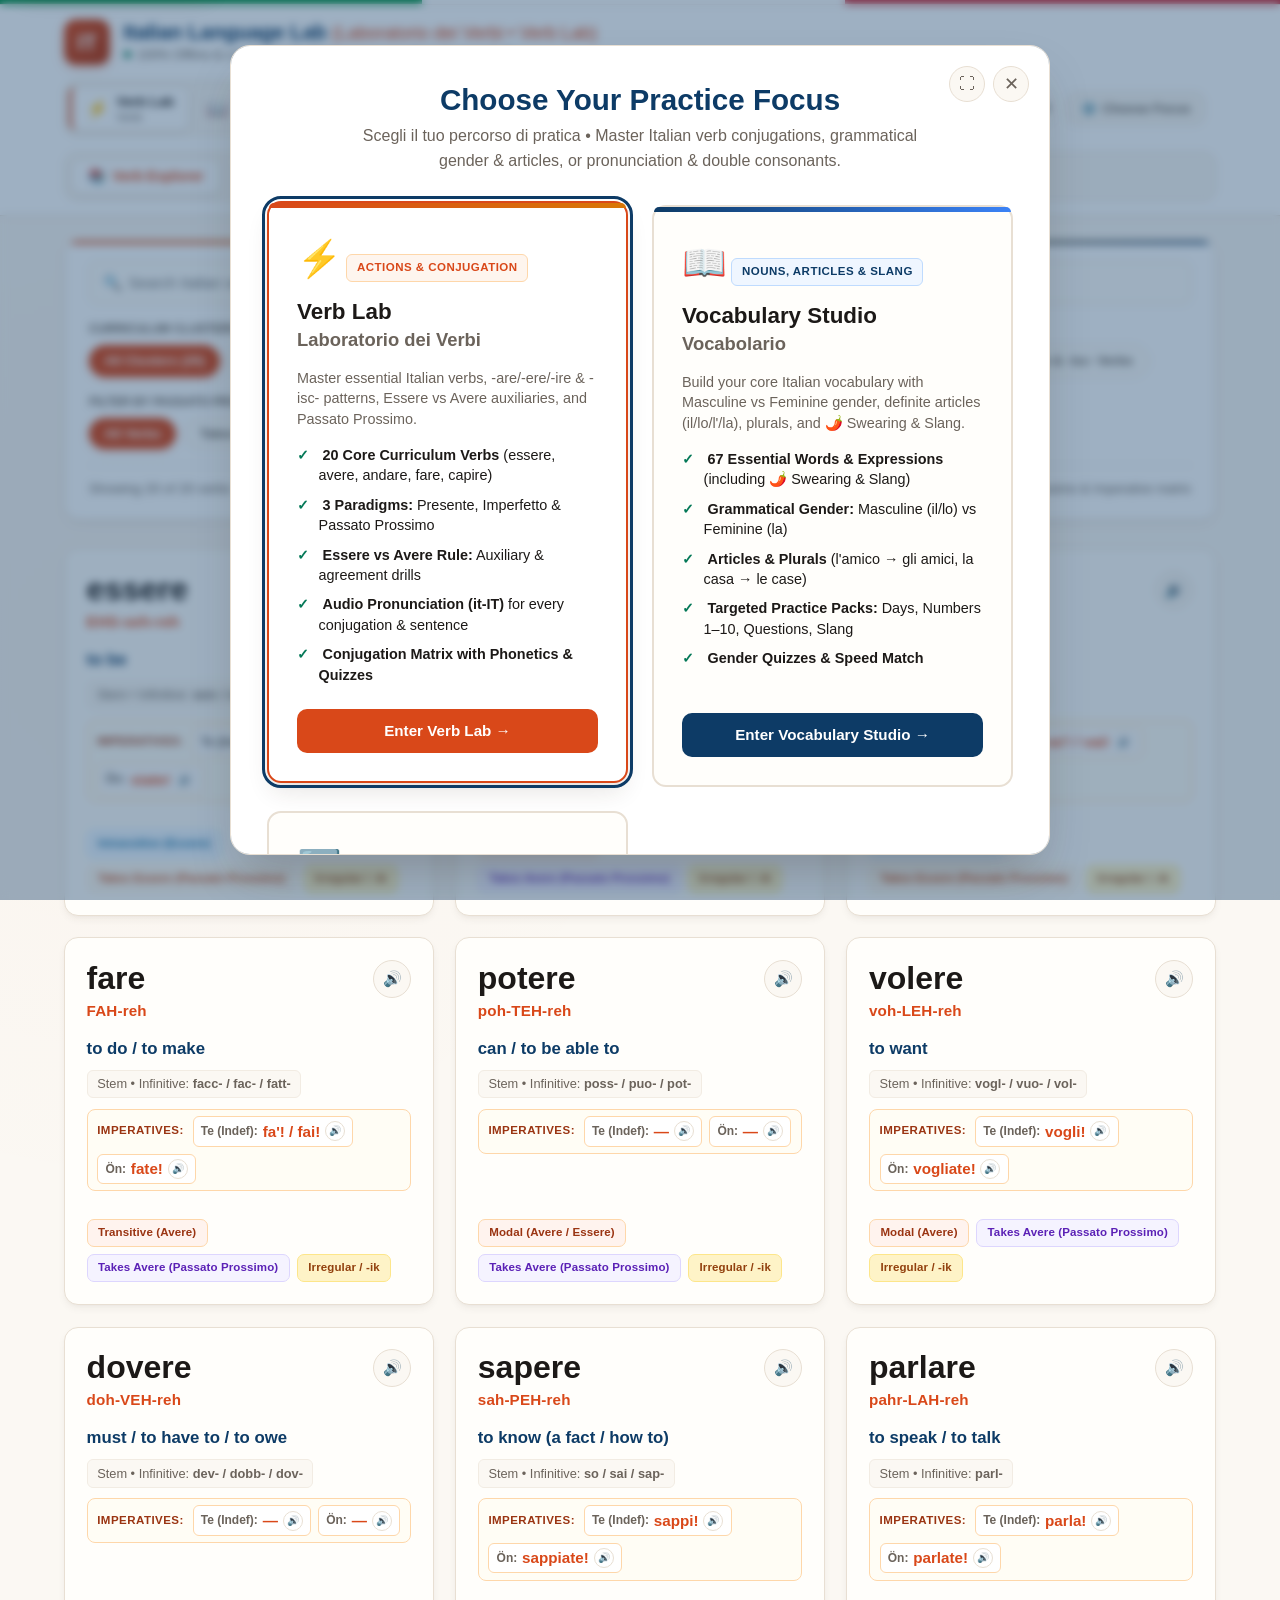
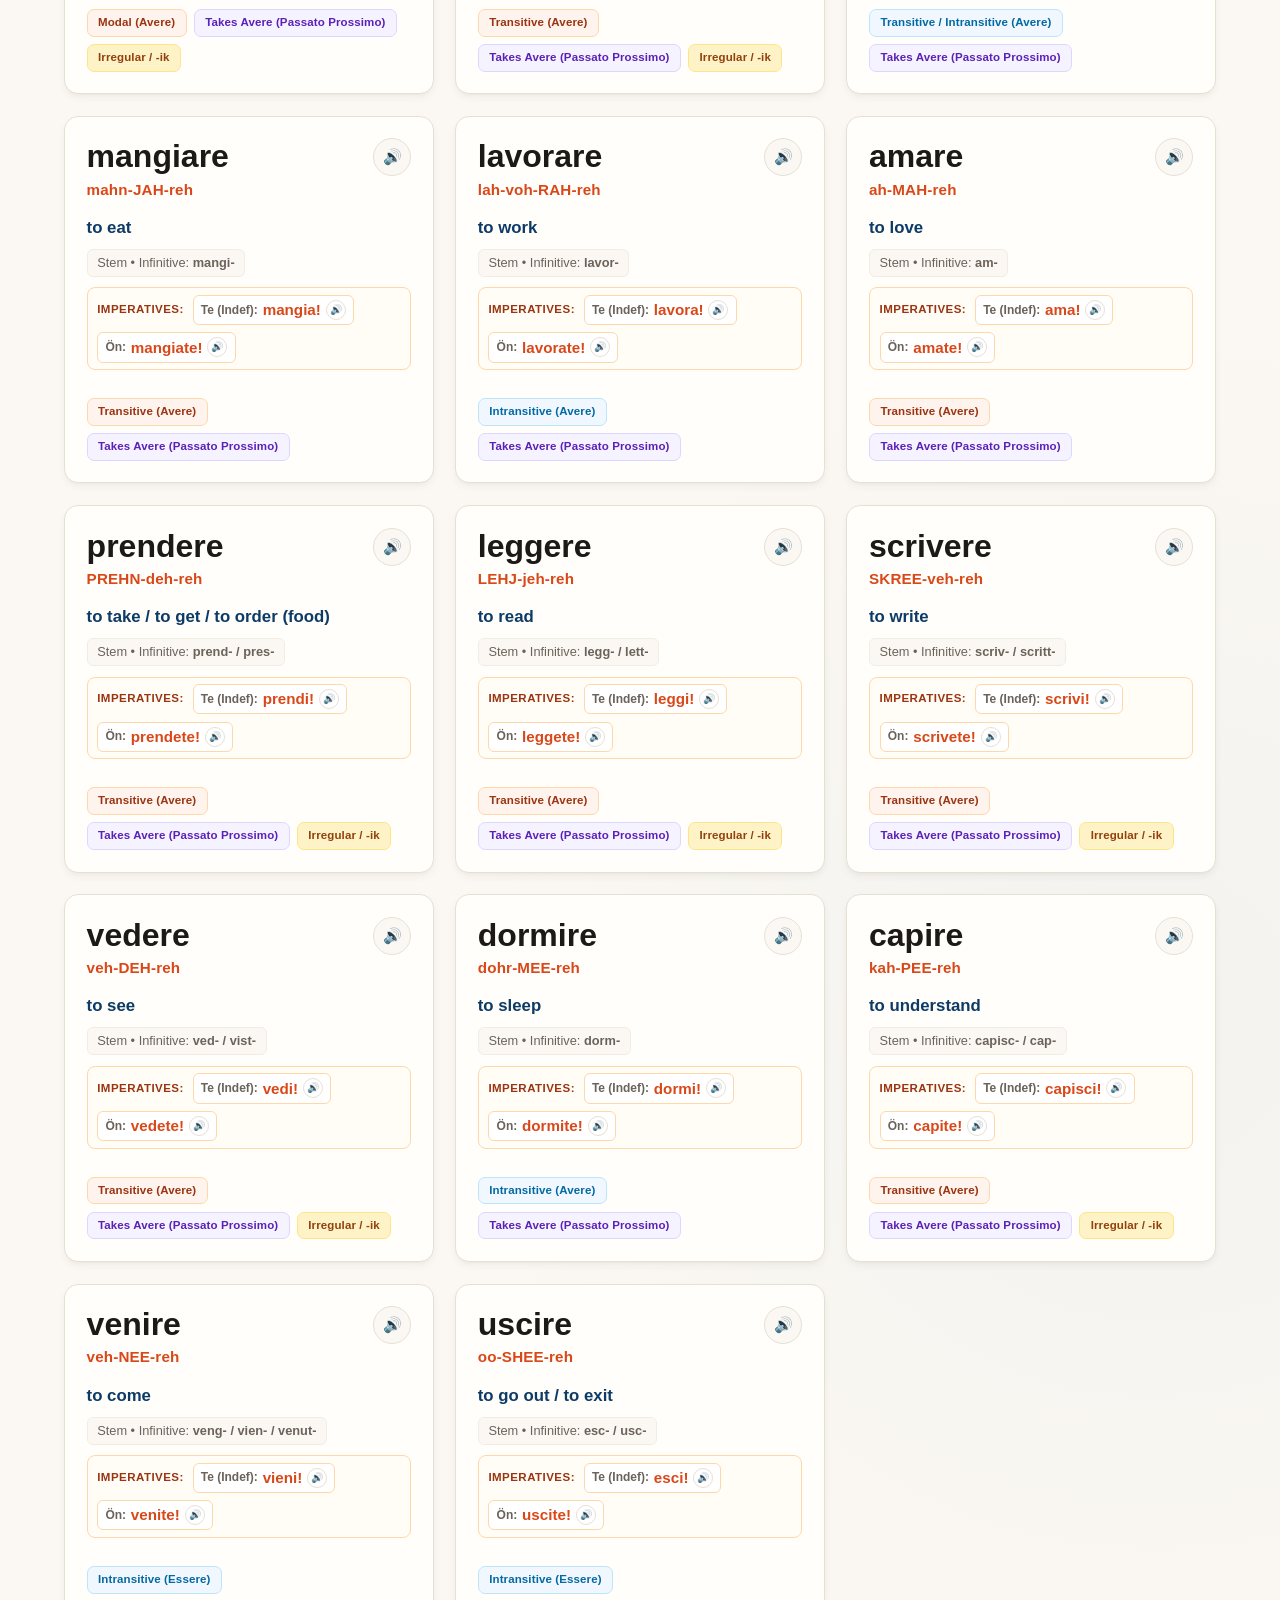
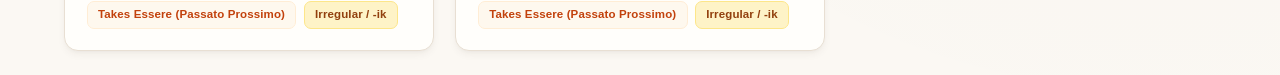
==== commit 5a8b14a7: "Add AirDrop / Web Share compressed URL classwork sharing and #import auto-load" ====
--- a/index.html
+++ b/index.html
@@ -7,9 +7,9 @@
   <meta name="mobile-web-app-capable" content="yes">
   <meta name="apple-mobile-web-app-capable" content="yes">
   <meta name="apple-mobile-web-app-status-bar-style" content="default">
-  <meta name="apple-mobile-web-app-title" content="Hindi Lab">
+  <meta name="apple-mobile-web-app-title" content="Italian Lab">
   <meta name="format-detection" content="telephone=no">
-  <title>Hindi Language Lab (हिन्दी अभ्यासशाला) - Verbs & Vocabulary</title>
+  <title>Italian Language Lab (Laboratorio di Italiano) - Verbs, Vocabulary &amp; Pronunciation</title>
   <link rel="stylesheet" href="styles.css">
 </head>
 <body>
@@ -19,50 +19,53 @@
   <!-- Accessibility: Dynamic Live Region Announcer for Screen Readers -->
   <div id="a11y-announcer" class="sr-only" aria-live="polite" aria-atomic="true"></div>
 
-  <!-- Festive Indian Accent Ribbon -->
-  <div class="top-ornament-bar" aria-hidden="true"></div>
+  <!-- Italian Tricolor Accent Ribbon -->
+  <div class="top-ornament-bar" aria-hidden="true" style="background: linear-gradient(90deg, #009246 0%, #009246 33%, #ffffff 33%, #ffffff 66%, #ce2b37 66%, #ce2b37 100%); height: 5px; border-bottom: 1px solid var(--border);"></div>
 
   <!-- App Header -->
   <header>
     <div class="header-container">
       <div class="logo-group">
-        <div class="logo-badge" aria-hidden="true">हि</div>
+        <div class="logo-badge" aria-hidden="true">IT</div>
         <div class="logo-text">
-          <h1 id="app-main-title">Hindi Language Lab <span id="app-title-sub" style="font-weight:400; font-family:var(--font-hindi); font-size:1.15rem; color:var(--primary);">(हिन्दी अभ्यासशाला)</span></h1>
-          <p class="app-tagline"><span class="status-dot" aria-hidden="true"></span> 100% Offline & Local • Cross-Platform (Windows & Mac)</p>
+          <h1 id="app-main-title">Italian Language Lab <span id="app-title-sub" style="font-weight:400; font-family:var(--font-hindi); font-size:1.15rem; color:var(--primary);">(Laboratorio di Italiano)</span></h1>
+          <p class="app-tagline"><span class="status-dot" aria-hidden="true"></span> 100% Offline &amp; Local • Config-Driven Language Pack Engine (it-IT)</p>
         </div>
       </div>
 
       <!-- Module Focus Switcher -->
       <div class="header-actions">
         <div class="focus-pill-switcher" role="radiogroup" aria-label="Select Learning Module">
-          <button type="button" class="focus-pill-btn active" id="focus-verbs-btn" data-module="verbs" role="radio" aria-checked="true" aria-label="Switch to Verb Lab (क्रियाशाला)">
+          <button type="button" class="focus-pill-btn active" id="focus-verbs-btn" data-module="verbs" role="radio" aria-checked="true" aria-label="Switch to Verb Lab (Verbi)">
             <span class="focus-pill-icon">⚡</span>
             <span class="focus-pill-text">
               <span class="focus-pill-title">Verb Lab</span><span class="focus-pill-short" aria-hidden="true">Verbs</span>
-              <span class="focus-pill-sub">क्रियाशाला</span>
+              <span class="focus-pill-sub">Verbi</span>
             </span>
           </button>
-          <button type="button" class="focus-pill-btn" id="focus-vocab-btn" data-module="vocab" role="radio" aria-checked="false" aria-label="Switch to Vocabulary Studio (शब्दशाला)">
+          <button type="button" class="focus-pill-btn" id="focus-vocab-btn" data-module="vocab" role="radio" aria-checked="false" aria-label="Switch to Vocabulary Studio (Vocabolario)">
             <span class="focus-pill-icon">📖</span>
             <span class="focus-pill-text">
               <span class="focus-pill-title">Vocabulary Studio</span><span class="focus-pill-short" aria-hidden="true">Vocab</span>
-              <span class="focus-pill-sub">शब्दशाला</span>
+              <span class="focus-pill-sub">Vocabolario</span>
             </span>
           </button>
-          <button type="button" class="focus-pill-btn" id="focus-matra-btn" data-module="matras" role="radio" aria-checked="false" aria-label="Switch to Matra Reading Practice (मात्रा वाचन)">
+          <button type="button" class="focus-pill-btn" id="focus-matra-btn" data-module="matras" role="radio" aria-checked="false" aria-label="Switch to Sounds &amp; Pairs (Pronuncia &amp; Doppie)">
             <span class="focus-pill-icon">🔤</span>
             <span class="focus-pill-text">
-              <span class="focus-pill-title">Matra Reading</span><span class="focus-pill-short" aria-hidden="true">Matras</span>
-              <span class="focus-pill-sub">मात्रा वाचन</span>
+              <span class="focus-pill-title">Sounds &amp; Pairs</span><span class="focus-pill-short" aria-hidden="true">Sounds</span>
+              <span class="focus-pill-sub">Pronuncia</span>
             </span>
           </button>
         </div>
-        <button type="button" class="switch-focus-btn" id="open-lexicon-manager-btn" aria-label="Open Data Cleanup & Lexicon Manager" title="Clean up, edit, and sanitize saved words database (Shortcut: D)" style="background:var(--card-warm); border:1.5px solid var(--border); color:var(--secondary); font-weight:600;">
+        <button type="button" class="switch-focus-btn" id="open-lexicon-manager-btn" aria-label="Open Data Cleanup &amp; Lexicon Manager" title="Clean up, edit, and sanitize saved words database (Shortcut: D)" style="background:var(--card-warm); border:1.5px solid var(--border); color:var(--secondary); font-weight:600;">
           <span aria-hidden="true">🛠️</span> <span class="btn-label">Clean Up Data</span>
         </button>
-        <select id="voice-selector" aria-label="Select Hindi speech voice" title="Choose Hindi pronunciation voice" style="padding:0.45rem 0.65rem; border-radius:10px; border:1.5px solid var(--border); background:var(--card-warm); color:var(--text-main); font-size:0.82rem; font-weight:600; max-width:190px; cursor:pointer;">
-          <option value="auto">🔊 Voice: Auto (hi-IN)</option>
+        <button type="button" class="switch-focus-btn" id="share-classwork-btn" aria-label="Share classwork via AirDrop or link" title="Share your custom classwork words &amp; verbs via AirDrop or URL" style="background:var(--card-warm); border:1.5px solid var(--border); color:var(--primary); font-weight:600;">
+          <span aria-hidden="true">📤</span> <span class="btn-label">Share Classwork</span>
+        </button>
+        <select id="voice-selector" aria-label="Select Italian speech voice" title="Choose Italian pronunciation voice" style="padding:0.45rem 0.65rem; border-radius:10px; border:1.5px solid var(--border); background:var(--card-warm); color:var(--text-main); font-size:0.82rem; font-weight:600; max-width:190px; cursor:pointer;">
+          <option value="auto">🔊 Voice: Auto (it-IT)</option>
         </select>
         <button type="button" class="switch-focus-btn" id="open-focus-modal-btn" aria-label="Open learning focus chooser dialog (Shortcut: Key M)" title="Choose learning focus (Shortcut: M)">
           <span aria-hidden="true">⚙️</span> <span class="btn-label">Choose Focus</span>
@@ -82,7 +85,7 @@
             <span class="tab-icon" aria-hidden="true">⚡</span> <span class="tab-short" aria-hidden="true">Match</span><span class="tab-text" id="nav-text-match">Speed Match</span>
           </button>
           <button role="tab" id="tab-nav-quiz" aria-selected="false" class="nav-btn" data-tab-type="quiz">
-            <span class="tab-icon" aria-hidden="true">🎯</span> <span class="tab-short" aria-hidden="true">Quiz</span><span class="tab-text" id="nav-text-quiz">'ने' & Tense Quiz</span>
+            <span class="tab-icon" aria-hidden="true">🎯</span> <span class="tab-short" aria-hidden="true">Quiz</span><span class="tab-text" id="nav-text-quiz">Auxiliary &amp; Tense Quiz</span>
           </button>
           <button role="tab" id="tab-nav-notes" aria-selected="false" class="nav-btn" data-tab-type="notes">
             <span class="tab-icon" aria-hidden="true">➕</span> <span class="tab-short" aria-hidden="true">Add</span><span class="tab-text" id="nav-text-notes">Add from Notes</span>
@@ -94,7 +97,7 @@
 
   <main id="main-content">
     <!-- =====================================================================
-         MODULE 1: VERB LAB (क्रियाशाला)
+         MODULE 1: VERB LAB (Verbi)
          ===================================================================== -->
 
     <!-- TAB 1 (VERBS): VERB EXPLORER -->
@@ -103,7 +106,7 @@
         <div class="search-row">
           <div class="search-input-wrap">
             <span class="search-icon">🔍</span>
-            <input type="text" id="verb-search" class="search-input" placeholder="Search Hindi, transliteration (e.g. parhna), or English...">
+            <input type="text" id="verb-search" class="search-input" placeholder="Search Italian verb (e.g. essere, andare, parlare), pronunciation, or English...">
           </div>
         </div>
 
@@ -112,31 +115,29 @@
             Curriculum Clusters
           </div>
           <div class="filter-tags">
-            <button class="filter-chip active" data-cluster="all">All Clusters (38)</button>
-            <button class="filter-chip" data-cluster="The Big 4 Irregulars">The Big 4 (करना, होना, देना, लेना)</button>
-            <button class="filter-chip" data-cluster="Motion & Movement">Motion (Intransitive)</button>
-            <button class="filter-chip" data-cluster="Daily Essentials">Daily Living</button>
-            <button class="filter-chip" data-cluster="Study & Communication">Study & Speech</button>
-            <button class="filter-chip" data-cluster="Perception & Mind">Cognition & Senses</button>
-            <button class="filter-chip" data-cluster="Objects & Actions">Objects & Actions</button>
-            <button class="filter-chip" data-cluster="Nominal Compound Verbs">Compound Verbs</button>
+            <button class="filter-chip active" data-cluster="all">All Clusters (20)</button>
+            <button class="filter-chip" data-cluster="The Big 4 Irregulars">The Big 4 (essere, avere, andare, fare)</button>
+            <button class="filter-chip" data-cluster="Modal &amp; Essential Irregulars">Modals (potere, volere, dovere, sapere)</button>
+            <button class="filter-chip" data-cluster="-are Regular Verbs">-are Regulars</button>
+            <button class="filter-chip" data-cluster="-ere Verbs">-ere Verbs</button>
+            <button class="filter-chip" data-cluster="-ire &amp; -isc- Verbs">-ire &amp; -isc- Verbs</button>
           </div>
         </div>
 
         <div>
           <div style="font-size:0.75rem; font-weight:700; text-transform:uppercase; color:var(--text-muted); margin-bottom:0.4rem;">
-            Filter by Past Tense 'ने' Rule
+            Filter by Passato Prossimo Auxiliary (Essere vs Avere)
           </div>
           <div class="filter-tags">
             <button class="filter-chip active" data-ne="all">All Verbs</button>
-            <button class="filter-chip ne-true" data-ne="takes-ne">Uses 'ने' in Past (Transitive)</button>
-            <button class="filter-chip ne-false" data-ne="no-ne">No 'ने' in Past (Intransitive & Exceptions)</button>
+            <button class="filter-chip ne-true" data-ne="takes-ne">Takes Essere (sono andato/a • Motion / State)</button>
+            <button class="filter-chip ne-false" data-ne="no-ne">Takes Avere (ho parlato • Most Verbs)</button>
           </div>
         </div>
 
         <div class="stats-summary">
           <span id="verb-count-label">Loading verbs...</span>
-          <span style="font-size:0.8rem;">💡 Tip: Click any card for 3-tense conjugation matrix & examples</span>
+          <span style="font-size:0.8rem;">💡 Tip: Click any card for Presente, Imperfetto, Passato Prossimo &amp; Imperative matrix</span>
         </div>
       </div>
 
@@ -149,11 +150,11 @@
       <div class="flashcard-arena">
         <div class="flashcard-header">
           <div>
-            <strong id="flash-progress" style="color:var(--text-muted); font-size:0.95rem;">Card 1 of 38</strong>
+            <strong id="flash-progress" style="color:var(--text-muted); font-size:0.95rem;">Card 1 of 20</strong>
           </div>
           <div class="flashcard-settings">
-            <button id="toggle-translit-btn" class="toggle-btn" aria-label="Toggle transliteration display">Show Romanization</button>
-            <button id="toggle-direction-btn" class="toggle-btn" aria-label="Toggle prompt language direction">Prompt: Hindi</button>
+            <button id="toggle-translit-btn" class="toggle-btn" aria-label="Toggle phonetic guide display">Show Pronunciation</button>
+            <button id="toggle-direction-btn" class="toggle-btn" aria-label="Toggle prompt language direction">Prompt: Italian</button>
             <button id="shuffle-cards-btn" class="toggle-btn" aria-label="Shuffle flashcards">
               <span aria-hidden="true">🔀</span> Shuffle
             </button>
@@ -190,12 +191,12 @@
           <div>
             <h2 style="font-size:1.4rem;">⚡ Verb Speed Match Drill</h2>
             <p id="match-status" style="color:var(--text-muted); font-size:0.9rem;" aria-live="polite">
-              Click a Hindi verb, then match its English meaning.
+              Click an Italian verb, then match its English meaning.
             </p>
           </div>
           <div class="game-header-actions" style="display:flex; align-items:center; gap:0.6rem; flex-wrap:wrap;">
-            <button class="toggle-btn match-toggle-translit-btn" id="match-toggle-translit-btn" type="button" aria-label="Toggle Roman transliterations display" aria-pressed="false" title="Show or hide Roman transliterations (Shortcut: T)">
-              <span class="match-translit-icon" aria-hidden="true">🔤</span> <span class="match-translit-label">Hide Romanization</span>
+            <button class="toggle-btn match-toggle-translit-btn" id="match-toggle-translit-btn" type="button" aria-label="Toggle phonetic guide display" aria-pressed="false" title="Show or hide pronunciation guide (Shortcut: T)">
+              <span class="match-translit-icon" aria-hidden="true">🔤</span> <span class="match-translit-label">Hide Pronunciation</span>
             </button>
             <button class="action-btn nav-card" id="restart-match-btn" style="flex:none; padding:0.5rem 1rem;" aria-label="Restart speed match round">
               <span aria-hidden="true">🔄</span> New Round
@@ -204,20 +205,20 @@
         </div>
 
         <div class="match-grid">
-          <div class="match-column" id="match-hindi-col" role="group" aria-label="Hindi Verbs"></div>
+          <div class="match-column" id="match-hindi-col" role="group" aria-label="Italian Verbs"></div>
           <div class="match-column" id="match-english-col" role="group" aria-label="English Meanings"></div>
         </div>
       </div>
     </section>
 
-    <!-- TAB 4 (VERBS): 'ने' & CONJUGATION QUIZ -->
+    <!-- TAB 4 (VERBS): DEFINITE vs INDEFINITE & CONJUGATION QUIZ -->
     <section id="quiz-tab" role="tabpanel" aria-labelledby="tab-nav-quiz" class="tab-content" tabindex="0">
       <div class="quiz-container">
         <div class="quiz-header-bar">
           <div>
-            <h2 style="font-size:1.35rem;">🎯 Verb Grammar & 'ने' Quiz</h2>
+            <h2 style="font-size:1.35rem;">🎯 Verb Grammar: Definite vs Indefinite &amp; Past Quiz</h2>
             <p style="font-size:0.85rem; color:var(--text-muted);">
-              Drills for the Ergative 'ने' rule, irregular past forms, and gender agreement.
+              Drills for Essere vs Avere auxiliaries, Presente, Imperfetto, and Passato Prossimo.
             </p>
           </div>
           <div class="quiz-stats-group">
@@ -242,15 +243,15 @@
                 <span aria-hidden="true">🎯</span> Verb Drill:
               </label>
               <select id="verbs-quiz-topic-select" class="targeted-quiz-select" style="flex:1;" aria-label="Select Verb Quiz Topic">
-                <option value="mixed">🔄 Comprehensive: 'ने' Rule, Irregulars & Agreement (Mixed)</option>
-                <option value="ne-rule">⚡ Transitive Past 'ने' Rule Focus</option>
-                <option value="irregular-past">🔥 Irregular Past Forms Only</option>
-                <option value="continuous-agreement">🏃 Continuous & Gender Agreement Focus</option>
+                <option value="mixed">🔄 Comprehensive: Definite vs Indefinite &amp; Past (Mixed)</option>
+                <option value="ne-rule">⚡ Passato Prossimo Auxiliary (Essere vs Avere) Focus</option>
+                <option value="irregular-past">🔥 Past Tense (-t/-ott/-ett) &amp; Irregulars Only</option>
+                <option value="continuous-agreement">🏃 Definite Object Conjugation (-om/-od/-ja) Focus</option>
               </select>
             </div>
           </div>
           <div id="verbs-quiz-topic-desc" style="font-size:0.825rem; color:var(--text-muted); margin-top:0.45rem; line-height:1.4;">
-            Drills for the Ergative 'ने' rule, irregular past forms, and gender agreement across all verbs.
+            Drills for Essere vs Avere auxiliaries, irregular stems, and past participles across all verbs.
           </div>
         </div>
 
@@ -277,7 +278,7 @@
             <div>
               <h2 style="font-size:1.4rem;">📥 Ingest Verb Notes</h2>
               <p style="font-size:0.9rem; color:var(--text-muted);">
-                Paste typed notes or drop a file (.pdf, .rtf, .txt, .md, .csv, .json). Automatically extracts Hindi verbs ending in -ना, isolates stems, and detects transitivity ('ने' rule).
+                Paste typed notes or drop a file (.pdf, .rtf, .txt, .md, .csv, .json). Automatically extracts Italian verbs, generates phonetic guides, and detects Essere vs Avere auxiliary.
               </p>
             </div>
             <button id="load-sample-notes-btn" class="action-btn nav-card" style="font-size:0.8rem; padding:0.4rem 0.8rem; flex:none;">
@@ -318,19 +319,19 @@
               Or paste typed lecture notes directly:
             </label>
             <textarea id="notes-raw-text" class="notes-textarea" placeholder="Paste notes in any format, e.g.:
-- नाचना (nācnā) - to dance
-- गाना (gānā) - to sing
-- तैरना: to swim
-- खोलना | to open | tr"></textarea>
+- táncol (taan-tsol) - to dance
+- énekel (ee-ne-kel) - to sing
+- úszik: to swim
+- kinyit | to open | tr"></textarea>
           </div>
 
           <div class="format-hints">
-            💡 <strong>Smart Parser supports:</strong> Bullet lists (`- शब्द: meaning`), tables (`शब्द | meaning`), numbered lists, parentheses for transliteration, or raw paragraphs containing Hindi verbs ending in <em>-ना</em>.
+            💡 <strong>Smart Parser supports:</strong> Bullet lists (`- szó: meaning`), tables (`szó | meaning`), CSV (`1.,táncol,to dance`), or parentheses for pronunciation guide.
           </div>
 
           <div style="margin-top:1.25rem; display:flex; justify-content:flex-end;">
             <button id="analyze-notes-btn" class="action-btn good" style="max-width:240px; padding:0.75rem 1.25rem;">
-              Analyze & Extract Verbs
+              Analyze &amp; Extract Verbs
             </button>
           </div>
         </div>
@@ -362,7 +363,7 @@
           <div style="margin-bottom:0.85rem; display:flex; gap:0.5rem; align-items:center; flex-wrap:wrap;">
             <div class="search-input-wrap" style="flex:1; min-width:240px; max-width:380px;">
               <span class="search-icon">🔍</span>
-              <input type="text" id="preview-search-input" class="search-input" placeholder="Search extracted verbs (Hindi, Roman, English)..." style="padding-top:0.45rem; padding-bottom:0.45rem; font-size:0.88rem;">
+              <input type="text" id="preview-search-input" class="search-input" placeholder="Search extracted verbs (Italian, Phonetic, English)..." style="padding-top:0.45rem; padding-bottom:0.45rem; font-size:0.88rem;">
             </div>
             <button type="button" id="preview-search-clear-btn" class="action-btn nav-card" style="display:none; font-size:0.8rem; padding:0.45rem 0.75rem;">Clear</button>
             <span id="preview-search-status" style="font-size:0.82rem; color:var(--text-muted);"></span>
@@ -373,10 +374,10 @@
               <thead>
                 <tr>
                   <th style="width:36px;"><input type="checkbox" id="select-all-preview" checked aria-label="Select all verbs"></th>
-                  <th style="min-width:140px;">Hindi Verb (Devanagari)</th>
-                  <th style="min-width:130px;">Romanization</th>
+                  <th style="min-width:140px;">Italian Verb (Infinitive)</th>
+                  <th style="min-width:130px;">Pronunciation Guide</th>
                   <th style="min-width:170px;">English Meaning</th>
-                  <th style="min-width:150px;">Transitivity ('ने')</th>
+                  <th style="min-width:150px;">Transitivity (Definite)</th>
                   <th style="min-width:140px;">Quality / Status</th>
                   <th style="width:36px;" title="Remove row"></th>
                 </tr>
@@ -398,12 +399,12 @@
             <form id="add-verb-form" style="display:flex; flex-direction:column; gap:1.2rem;">
               <div style="display:grid; grid-template-columns: 1fr 1fr; gap:1rem;">
                 <div>
-                  <label style="font-size:0.85rem; font-weight:600; display:block; margin-bottom:0.3rem;">Infinitive in Devanagari *</label>
-                  <input type="text" id="custom-hindi" class="search-input" placeholder="e.g. नाचना" required style="font-family:var(--font-hindi); font-size:1.2rem;">
+                  <label style="font-size:0.85rem; font-weight:600; display:block; margin-bottom:0.3rem;">Italian Verb (Infinitive) *</label>
+                  <input type="text" id="custom-hindi" class="search-input" placeholder="e.g. táncol" required style="font-family:var(--font-hindi); font-size:1.2rem;">
                 </div>
                 <div>
-                  <label style="font-size:0.85rem; font-weight:600; display:block; margin-bottom:0.3rem;">Transliteration (Roman)</label>
-                  <input type="text" id="custom-roman" class="search-input" placeholder="e.g. nācnā">
+                  <label style="font-size:0.85rem; font-weight:600; display:block; margin-bottom:0.3rem;">Pronunciation Guide</label>
+                  <input type="text" id="custom-roman" class="search-input" placeholder="e.g. taan-tsol">
                 </div>
               </div>
 
@@ -413,27 +414,27 @@
                   <input type="text" id="custom-english" class="search-input" placeholder="e.g. to dance" required>
                 </div>
                 <div>
-                  <label style="font-size:0.85rem; font-weight:600; display:block; margin-bottom:0.3rem;">Transitivity (Past 'ने') *</label>
+                  <label style="font-size:0.85rem; font-weight:600; display:block; margin-bottom:0.3rem;">Conjugation Type (Definite / Indefinite) *</label>
                   <select id="custom-transitivity" class="search-input" style="background:white;">
-                    <option value="Intransitive">Intransitive (No 'ने' in past)</option>
-                    <option value="Transitive">Transitive (Takes 'ने' in past)</option>
+                    <option value="Intransitive">Takes Avere (Most Verbs)</option>
+                    <option value="Transitive">Takes Essere (Motion / State)</option>
                   </select>
                 </div>
               </div>
 
               <div>
                 <label style="font-size:0.85rem; font-weight:600; display:block; margin-bottom:0.3rem;">Memory Mnemonic / Hook</label>
-                <input type="text" id="custom-mnemonic" class="search-input" placeholder="e.g. NACHO cheese makes you want to dance (nācnā)">
+                <input type="text" id="custom-mnemonic" class="search-input" placeholder="e.g. TÁNC-ol sounds like DANCE!">
               </div>
 
               <div style="display:grid; grid-template-columns: 1fr 1fr; gap:1rem;">
                 <div>
-                  <label style="font-size:0.85rem; font-weight:600; display:block; margin-bottom:0.3rem;">Example Sentence (Hindi)</label>
-                  <input type="text" id="custom-example-hindi" class="search-input" placeholder="e.g. वह अच्छा नाचती है।">
+                  <label style="font-size:0.85rem; font-weight:600; display:block; margin-bottom:0.3rem;">Example Sentence (Italian)</label>
+                  <input type="text" id="custom-example-hindi" class="search-input" placeholder="e.g. Ő nagyon jól táncol.">
                 </div>
                 <div>
                   <label style="font-size:0.85rem; font-weight:600; display:block; margin-bottom:0.3rem;">Example Translation</label>
-                  <input type="text" id="custom-example-english" class="search-input" placeholder="e.g. She dances well.">
+                  <input type="text" id="custom-example-english" class="search-input" placeholder="e.g. She dances very well.">
                 </div>
               </div>
 
@@ -472,7 +473,7 @@
     </section>
 
     <!-- =====================================================================
-         MODULE 2: VOCABULARY STUDIO (शब्दशाला - Nouns & Adjectives)
+         MODULE 2: VOCABULARY STUDIO (Vocabolario - Nouns, Adjectives &amp; Gender)
          ===================================================================== -->
 
     <!-- TAB 1 (VOCAB): VOCABULARY EXPLORER -->
@@ -481,7 +482,7 @@
         <div class="search-row">
           <div class="search-input-wrap">
             <span class="search-icon">🔍</span>
-            <input type="text" id="vocab-search" class="search-input" placeholder="Search Hindi, transliteration (e.g. kitab, accha), or English...">
+            <input type="text" id="vocab-search" class="search-input" placeholder="Search Italian (e.g. casa, bello, amico), pronunciation, or English...">
           </div>
         </div>
 
@@ -491,23 +492,23 @@
           </div>
           <div class="filter-tags">
             <button class="filter-chip active" data-vocab-pos="all">All Words</button>
-            <button class="filter-chip" data-vocab-pos="Noun">Nouns (संज्ञा)</button>
-            <button class="filter-chip" data-vocab-pos="Adjective">Adjectives (विशेषण)</button>
-            <button class="filter-chip" data-vocab-pos="Pronoun">Pronouns (सर्वनाम)</button>
-            <button class="filter-chip" data-vocab-pos="Postposition">Postpositions (परसर्ग)</button>
-            <button class="filter-chip" data-vocab-pos="Adverb">Adverbs (क्रियाविशेषण)</button>
-            <button class="filter-chip" data-vocab-pos="Expression">Expressions (वाक्यांश)</button>
+            <button class="filter-chip" data-vocab-pos="Noun">Nouns (Sostantivi)</button>
+            <button class="filter-chip" data-vocab-pos="Adjective">Adjectives (Aggettivi)</button>
+            <button class="filter-chip" data-vocab-pos="Pronoun">Pronouns (Pronomi)</button>
+            <button class="filter-chip" data-vocab-pos="Postposition">Prepositions (Preposizioni)</button>
+            <button class="filter-chip" data-vocab-pos="Adverb">Adverbs (Avverbi)</button>
+            <button class="filter-chip" data-vocab-pos="Expression">Expressions (Espressioni)</button>
           </div>
         </div>
 
         <div>
           <div style="font-size:0.75rem; font-weight:700; text-transform:uppercase; color:var(--text-muted); margin-bottom:0.4rem;">
-            Filter by Grammatical Gender
+            Filter by Grammatical Gender (Genere)
           </div>
           <div class="filter-tags">
             <button class="filter-chip active" data-vocab-gender="all">All Genders</button>
-            <button class="filter-chip" data-vocab-gender="Masculine" style="color:#1e40af;">Masculine (पुल्लिंग - M)</button>
-            <button class="filter-chip" data-vocab-gender="Feminine" style="color:#be123c;">Feminine (स्त्रीलिंग - F)</button>
+            <button class="filter-chip" data-vocab-gender="Masculine" style="color:#1e40af;">Masculine (Maschile: il / lo - M)</button>
+            <button class="filter-chip" data-vocab-gender="Feminine" style="color:#be123c;">Feminine (Femminile: la - F)</button>
             <button class="filter-chip" data-vocab-gender="none">Invariable / None</button>
           </div>
         </div>
@@ -518,22 +519,22 @@
           </div>
           <div class="filter-tags">
             <button class="filter-chip active" data-vocab-category="all">All Categories</button>
-            <button class="filter-chip" data-vocab-category="People & Family">People & Family</button>
-            <button class="filter-chip" data-vocab-category="Home & Everyday">Home & Everyday</button>
-            <button class="filter-chip" data-vocab-category="Food & Drinks">Food & Drinks</button>
-            <button class="filter-chip" data-vocab-category="Places & Nature">Places & Nature</button>
+            <button class="filter-chip" data-vocab-category="People &amp; Family">People &amp; Family</button>
+            <button class="filter-chip" data-vocab-category="Home &amp; Everyday">Home &amp; Everyday</button>
+            <button class="filter-chip" data-vocab-category="Food &amp; Drinks">Food &amp; Drinks</button>
+            <button class="filter-chip" data-vocab-category="Places &amp; Nature">Places &amp; Nature</button>
             <button class="filter-chip" data-vocab-category="Descriptive Adjectives">Descriptive Adjectives</button>
-            <button class="filter-chip" data-vocab-category="Colors & Shapes">Colors & Shapes</button>
-            <button class="filter-chip" data-vocab-category="Postpositions & Connectors">Postpositions & Connectors</button>
-            <button class="filter-chip" data-vocab-category="Time & Calendar">Time & Calendar</button>
-            <button class="filter-chip" data-vocab-category="Question Words & Pronouns">Question Words & Pronouns</button>
-            <button class="filter-chip" data-vocab-category="Swearing & Slang">🌶️ Swearing &amp; Slang</button>
+            <button class="filter-chip" data-vocab-category="Colors &amp; Shapes">Colors &amp; Shapes</button>
+            <button class="filter-chip" data-vocab-category="Prepositions &amp; Connectors">Prepositions &amp; Connectors</button>
+            <button class="filter-chip" data-vocab-category="Time &amp; Calendar">Time &amp; Calendar</button>
+            <button class="filter-chip" data-vocab-category="Question Words &amp; Pronouns">Question Words &amp; Pronouns</button>
+            <button class="filter-chip" data-vocab-category="Swearing &amp; Slang">🌶️ Swearing &amp; Slang</button>
           </div>
         </div>
 
         <div class="stats-summary">
           <span id="vocab-count-label">Loading vocabulary...</span>
-          <span style="font-size:0.8rem;">💡 Tip: Click any card for full gender, plural & inflection breakdown</span>
+          <span style="font-size:0.8rem;">💡 Tip: Click any card for full gender, definite article &amp; plural breakdown</span>
         </div>
       </div>
 
@@ -546,11 +547,11 @@
       <div class="flashcard-arena">
         <div class="flashcard-header">
           <div>
-            <strong id="vocab-flash-progress" style="color:var(--text-muted); font-size:0.95rem;">Card 1 of 71</strong>
+            <strong id="vocab-flash-progress" style="color:var(--text-muted); font-size:0.95rem;">Card 1 of 38</strong>
           </div>
           <div class="flashcard-settings">
-            <button id="vocab-toggle-translit-btn" class="toggle-btn" aria-label="Toggle transliteration display">Show Romanization</button>
-            <button id="vocab-toggle-direction-btn" class="toggle-btn" aria-label="Toggle prompt language direction">Prompt: Hindi</button>
+            <button id="vocab-toggle-translit-btn" class="toggle-btn" aria-label="Toggle phonetic guide display">Show Pronunciation</button>
+            <button id="vocab-toggle-direction-btn" class="toggle-btn" aria-label="Toggle prompt language direction">Prompt: Italian</button>
             <button id="vocab-shuffle-cards-btn" class="toggle-btn" aria-label="Shuffle vocabulary flashcards">
               <span aria-hidden="true">🔀</span> Shuffle
             </button>
@@ -587,12 +588,12 @@
           <div>
             <h2 style="font-size:1.4rem;">⚡ Vocab Speed Match Drill</h2>
             <p id="vocab-match-status" style="color:var(--text-muted); font-size:0.9rem;" aria-live="polite">
-              Click a Hindi word, then match its English meaning.
+              Click an Italian word, then match its English meaning.
             </p>
           </div>
           <div class="game-header-actions" style="display:flex; align-items:center; gap:0.6rem; flex-wrap:wrap;">
-            <button class="toggle-btn match-toggle-translit-btn" id="vocab-match-toggle-translit-btn" type="button" aria-label="Toggle Roman transliterations display" aria-pressed="false" title="Show or hide Roman transliterations (Shortcut: T)">
-              <span class="match-translit-icon" aria-hidden="true">🔤</span> <span class="match-translit-label">Hide Romanization</span>
+            <button class="toggle-btn match-toggle-translit-btn" id="vocab-match-toggle-translit-btn" type="button" aria-label="Toggle phonetic guide display" aria-pressed="false" title="Show or hide pronunciation guide (Shortcut: T)">
+              <span class="match-translit-icon" aria-hidden="true">🔤</span> <span class="match-translit-label">Hide Pronunciation</span>
             </button>
             <button class="action-btn nav-card" id="vocab-restart-match-btn" style="flex:none; padding:0.5rem 1rem;" aria-label="Restart speed match round">
               <span aria-hidden="true">🔄</span> New Round
@@ -601,20 +602,20 @@
         </div>
 
         <div class="match-grid">
-          <div class="match-column" id="vocab-match-hindi-col" role="group" aria-label="Hindi Words"></div>
+          <div class="match-column" id="vocab-match-hindi-col" role="group" aria-label="Italian Words"></div>
           <div class="match-column" id="vocab-match-english-col" role="group" aria-label="English Meanings"></div>
         </div>
       </div>
     </section>
 
-    <!-- TAB 4 (VOCAB): GENDER & AGREEMENT QUIZ -->
+    <!-- TAB 4 (VOCAB): VOWEL HARMONY & PLURAL/CASE QUIZ -->
     <section id="vocab-quiz-tab" role="tabpanel" aria-labelledby="tab-nav-quiz" class="tab-content" tabindex="0">
       <div class="quiz-container">
         <div class="quiz-header-bar">
           <div>
-            <h2 style="font-size:1.35rem;">🎯 Gender & Agreement Quiz (लिंग व विशेषण)</h2>
+            <h2 style="font-size:1.35rem;">🎯 Vowel Harmony, Plurals &amp; Cases Quiz</h2>
             <p style="font-size:0.85rem; color:var(--text-muted);">
-              Drills for Grammatical Gender (M/F), Adjective-Noun Agreement, Plural forms, and Oblique case.
+              Drills for Grammatical Gender (Masculine/Feminine), Definite Articles (il/lo/la), and Plurals.
             </p>
           </div>
           <div class="quiz-stats-group">
@@ -639,14 +640,14 @@
                 <span aria-hidden="true">🎯</span> Topic Drill:
               </label>
               <select id="vocab-quiz-topic-select" class="targeted-quiz-select" style="flex:1;" aria-label="Select Quiz Topic">
-                <option value="mixed">🔄 Comprehensive: Gender, Plurals & Agreement (Mixed)</option>
+                <option value="mixed">🔄 Comprehensive: Gender, Articles &amp; Plurals (Mixed)</option>
                 <optgroup label="Targeted Practice Packs">
-                  <option value="days-of-week">🗓️ Days of the Week (सप्ताह के दिन)</option>
-                  <option value="question-words">❓ Question Words (प्रश्नवाचक शब्द)</option>
-                  <option value="time-frequency">⏰ Time & Frequency (समय व आवृत्ति)</option>
-                  <option value="directions">🧭 Directions & Positions (दिशाएँ)</option>
-                  <option value="numbers-1-10">🔢 Numbers 1–10 (संख्याएँ १–१०)</option>
-                  <option value="swearing-slang">🌶️ Swearing & Slang (गाली-गलौज)</option>
+                  <option value="days-of-week">🗓️ Days of the Week (Giorni della settimana)</option>
+                  <option value="question-words">❓ Question Words (Parole interrogative)</option>
+                  <option value="time-frequency">⏰ Time &amp; Frequency (Tempo e frequenza)</option>
+                  <option value="directions">🧭 Directions &amp; Positions (Direzioni e posizioni)</option>
+                  <option value="numbers-1-10">🔢 Numbers 1–10 (Numeri 1–10)</option>
+                  <option value="swearing-slang">🌶️ Swearing &amp; Slang (Parolacce e Slang)</option>
                 </optgroup>
                 <optgroup label="My Custom Quizzes" id="vocab-custom-quiz-optgroup">
                   <!-- Custom user quizzes will be inserted here dynamically -->
@@ -663,7 +664,7 @@
             </div>
           </div>
           <div id="targeted-quiz-topic-desc" style="font-size:0.825rem; color:var(--text-muted); margin-top:0.45rem; line-height:1.4;">
-            Drill for Grammatical Gender (M/F), Adjective-Noun Agreement, Plural forms, and Oblique case across core curriculum.
+            Drills for Back vs Front Vowel Harmony, Plural (-k/-ok/-ek/-ök), and Accusative (-t) across core curriculum.
           </div>
         </div>
 
@@ -690,7 +691,7 @@
             <div>
               <h2 style="font-size:1.4rem;">📥 Ingest Vocabulary Notes</h2>
               <p style="font-size:0.9rem; color:var(--text-muted);">
-                Paste typed words or drop a file (.pdf, .rtf, .txt, .md, .csv, .json). Automatically parses Hindi nouns and adjectives, detects gender (Masc/Fem), and extracts definitions.
+                Paste typed words or drop a file (.pdf, .rtf, .txt, .md, .csv, .json). Automatically parses Italian nouns and adjectives, detects Grammatical Gender (M/F), and extracts definitions.
               </p>
             </div>
             <button id="load-sample-vocab-btn" class="action-btn nav-card" style="font-size:0.8rem; padding:0.4rem 0.8rem; flex:none;">
@@ -730,19 +731,19 @@
               Or paste typed lecture vocabulary directly:
             </label>
             <textarea id="vocab-raw-text" class="notes-textarea" placeholder="Paste notes in any format, e.g.:
-- कमरा (kamrā) - room [m]
-- किताब (kitāb) - book [f]
-- अच्छा (acchā) - good [adj]
-- मेज़ | table | fem"></textarea>
+- szoba (so-ba) - room [B]
+- libro (LEE-broh) - book [M]
+- jó (yoh) - good [adj]
+- asztal | table | back"></textarea>
           </div>
 
           <div class="format-hints">
-            💡 <strong>Smart Parser detects:</strong> Gender tags (`[m]`, `[f]`, `masc`, `fem`), word endings (-ी usually feminine, -ा usually masculine), parts of speech, and English definitions.
+            💡 <strong>Smart Parser detects:</strong> Vowel harmony tags (`[B]`, `[F]`, `back`, `front`) or automatically classifies Back (`a, á, o, ó, u, ú`) vs Front (`e, é, i, í, ö, ő, ü, ű`) vowels, parts of speech, and English definitions.
           </div>
 
           <div style="margin-top:1.25rem; display:flex; justify-content:flex-end;">
             <button id="analyze-vocab-btn" class="action-btn good" style="max-width:240px; padding:0.75rem 1.25rem;">
-              Analyze & Extract Words
+              Analyze &amp; Extract Words
             </button>
           </div>
         </div>
@@ -753,7 +754,7 @@
             <div>
               <h3 style="font-size:1.15rem;" id="vocab-preview-heading">Extracted Vocabulary Preview</h3>
               <p style="font-size:0.85rem; color:var(--text-muted);">
-                Review detected gender, part of speech, and meanings before adding to your vocabulary deck.
+                Review detected vowel harmony, part of speech, and meanings before adding to your vocabulary deck.
               </p>
             </div>
             <div style="display:flex; gap:0.5rem; align-items:center; flex-wrap:wrap;">
@@ -774,7 +775,7 @@
           <div style="margin-bottom:0.85rem; display:flex; gap:0.5rem; align-items:center; flex-wrap:wrap;">
             <div class="search-input-wrap" style="flex:1; min-width:240px; max-width:380px;">
               <span class="search-icon">🔍</span>
-              <input type="text" id="vocab-preview-search-input" class="search-input" placeholder="Search extracted words (Hindi, Roman, English)..." style="padding-top:0.45rem; padding-bottom:0.45rem; font-size:0.88rem;">
+              <input type="text" id="vocab-preview-search-input" class="search-input" placeholder="Search extracted words (Italian, Phonetic, English)..." style="padding-top:0.45rem; padding-bottom:0.45rem; font-size:0.88rem;">
             </div>
             <button type="button" id="vocab-preview-search-clear-btn" class="action-btn nav-card" style="display:none; font-size:0.8rem; padding:0.45rem 0.75rem;">Clear</button>
             <span id="vocab-preview-search-status" style="font-size:0.82rem; color:var(--text-muted);"></span>
@@ -785,11 +786,11 @@
               <thead>
                 <tr>
                   <th style="width:36px;"><input type="checkbox" id="select-all-vocab-preview" checked aria-label="Select all words"></th>
-                  <th style="min-width:140px;">Hindi Word (Devanagari)</th>
-                  <th style="min-width:130px;">Romanization</th>
+                  <th style="min-width:140px;">Italian Word</th>
+                  <th style="min-width:130px;">Pronunciation Guide</th>
                   <th style="min-width:170px;">English Meaning</th>
                   <th style="min-width:120px;">Part of Speech</th>
-                  <th style="min-width:115px;">Gender</th>
+                  <th style="min-width:115px;">Vowel Harmony</th>
                   <th style="min-width:140px;">Quality / Status</th>
                   <th style="width:36px;" title="Remove row"></th>
                 </tr>
@@ -811,12 +812,12 @@
             <form id="add-vocab-form" style="display:flex; flex-direction:column; gap:1.2rem;">
               <div style="display:grid; grid-template-columns: 1fr 1fr; gap:1rem;">
                 <div>
-                  <label style="font-size:0.85rem; font-weight:600; display:block; margin-bottom:0.3rem;">Word in Devanagari *</label>
-                  <input type="text" id="custom-vocab-hindi" class="search-input" placeholder="e.g. कमरा" required style="font-family:var(--font-hindi); font-size:1.2rem;">
+                  <label style="font-size:0.85rem; font-weight:600; display:block; margin-bottom:0.3rem;">Italian Word *</label>
+                  <input type="text" id="custom-vocab-hindi" class="search-input" placeholder="e.g. szoba" required style="font-family:var(--font-hindi); font-size:1.2rem;">
                 </div>
                 <div>
-                  <label style="font-size:0.85rem; font-weight:600; display:block; margin-bottom:0.3rem;">Transliteration (Roman)</label>
-                  <input type="text" id="custom-vocab-roman" class="search-input" placeholder="e.g. kamrā">
+                  <label style="font-size:0.85rem; font-weight:600; display:block; margin-bottom:0.3rem;">Pronunciation Guide</label>
+                  <input type="text" id="custom-vocab-roman" class="search-input" placeholder="e.g. so-ba">
                 </div>
               </div>
 
@@ -828,38 +829,38 @@
                 <div>
                   <label style="font-size:0.85rem; font-weight:600; display:block; margin-bottom:0.3rem;">Part of Speech *</label>
                   <select id="custom-vocab-pos" class="search-input" style="background:white;">
-                    <option value="Noun">Noun (संज्ञा)</option>
-                    <option value="Adjective">Adjective (विशेषण)</option>
-                    <option value="Postposition">Postposition (परसर्ग)</option>
-                    <option value="Adverb">Adverb (क्रियाविशेषण)</option>
+                    <option value="Noun">Noun (Sostantivo)</option>
+                    <option value="Adjective">Adjective (Aggettivo)</option>
+                    <option value="Postposition">Preposition (Preposizione)</option>
+                    <option value="Adverb">Adverb (Avverbio)</option>
                   </select>
                 </div>
               </div>
 
               <div style="display:grid; grid-template-columns: 1fr 1fr; gap:1rem;">
                 <div>
-                  <label style="font-size:0.85rem; font-weight:600; display:block; margin-bottom:0.3rem;">Grammatical Gender</label>
+                  <label style="font-size:0.85rem; font-weight:600; display:block; margin-bottom:0.3rem;">Vowel Harmony Class</label>
                   <select id="custom-vocab-gender" class="search-input" style="background:white;">
-                    <option value="Masculine">Masculine (पुल्लिंग - M)</option>
-                    <option value="Feminine">Feminine (स्त्रीलिंग - F)</option>
+                    <option value="Masculine">Masculine (Maschile - M)</option>
+                    <option value="Feminine">Feminine (Femminile - F)</option>
                     <option value="none">None / Invariable</option>
                   </select>
                 </div>
                 <div>
-                  <label style="font-size:0.85rem; font-weight:600; display:block; margin-bottom:0.3rem;">Plural Form (Direct)</label>
-                  <input type="text" id="custom-vocab-plural" class="search-input" placeholder="e.g. कमरे (kamre)">
+                  <label style="font-size:0.85rem; font-weight:600; display:block; margin-bottom:0.3rem;">Plural Form (-k / -ok / -ek / -ök)</label>
+                  <input type="text" id="custom-vocab-plural" class="search-input" placeholder="e.g. szobák (so-baak)">
                 </div>
               </div>
 
               <div>
                 <label style="font-size:0.85rem; font-weight:600; display:block; margin-bottom:0.3rem;">Memory Mnemonic / Hook</label>
-                <input type="text" id="custom-vocab-mnemonic" class="search-input" placeholder="e.g. A camera sitting in the ROOM">
+                <input type="text" id="custom-vocab-mnemonic" class="search-input" placeholder="e.g. Sitting on a SOFA in my SZOBA (room)">
               </div>
 
               <div style="display:grid; grid-template-columns: 1fr 1fr; gap:1rem;">
                 <div>
-                  <label style="font-size:0.85rem; font-weight:600; display:block; margin-bottom:0.3rem;">Example Sentence (Hindi)</label>
-                  <input type="text" id="custom-vocab-example-hindi" class="search-input" placeholder="e.g. यह कमरा बड़ा है।">
+                  <label style="font-size:0.85rem; font-weight:600; display:block; margin-bottom:0.3rem;">Example Sentence (Italian)</label>
+                  <input type="text" id="custom-vocab-example-hindi" class="search-input" placeholder="e.g. Ez a szoba nagy.">
                 </div>
                 <div>
                   <label style="font-size:0.85rem; font-weight:600; display:block; margin-bottom:0.3rem;">Example Translation</label>
@@ -887,7 +888,7 @@
           </div>
           <div style="display:flex; gap:0.75rem; flex-wrap:wrap;">
             <button id="open-lexicon-from-vocab-notes" type="button" class="action-btn good" style="font-size:0.85rem; flex:none; padding:0.5rem 1rem;">
-              🛠️ Manage & Clean Lexicon
+              🛠️ Manage &amp; Clean Lexicon
             </button>
             <button id="export-vocab-db-btn" class="action-btn nav-card" style="font-size:0.85rem; flex:none; padding:0.5rem 1rem;">
               📥 Export Vocabulary (JSON)
@@ -902,57 +903,53 @@
     </section>
 
     <!-- =====================================================================
-         MODULE 3: MATRA READING PRACTICE (मात्रा वाचन अभ्यास)
+         MODULE 3: SOUNDS & PAIRS (Pronuncia e Doppie)
          ===================================================================== -->
 
-    <!-- TAB 1 (MATRA): MATRA WORD EXPLORER -->
+    <!-- TAB 1 (MATRA): SOUNDS & DIGRAPHS EXPLORER -->
     <section id="matra-tab" role="tabpanel" aria-labelledby="tab-nav-explorer" class="tab-content" tabindex="0">
       <div class="controls-bar">
         <div class="search-row">
           <div class="search-input-wrap">
             <span class="search-icon">🔍</span>
-            <input type="text" id="matra-search" class="search-input" placeholder="Search Hindi words, transliteration (e.g. kitab), English, or matra name...">
+            <input type="text" id="matra-search" class="search-input" placeholder="Search Italian words, pronunciation (e.g. famiglia, gnocchi, cappello), English, or sound family...">
           </div>
         </div>
 
         <div>
           <div style="font-size:0.75rem; font-weight:700; text-transform:uppercase; color:var(--text-muted); margin-bottom:0.4rem;">
-            Filter by Matra Family (मात्रा अनुसार)
+            Filter by Sound &amp; Digraph Family (Hangcsoportok)
           </div>
           <div class="filter-tags" id="matra-filter-chips-list">
-            <button class="filter-chip active" data-matra="all">All Matras (96)</button>
-            <button class="filter-chip" data-matra="mukta">अ (बिना मात्रा • Foundational)</button>
-            <button class="filter-chip" data-matra="aa">आ (◌ा)</button>
-            <button class="filter-chip" data-matra="i">इ (◌ि - Chhoti I)</button>
-            <button class="filter-chip" data-matra="ii">ई (◌ी - Badi I)</button>
-            <button class="filter-chip" data-matra="u">उ (◌ु - Chhota U)</button>
-            <button class="filter-chip" data-matra="uu">ऊ (◌ू - Bada U)</button>
-            <button class="filter-chip" data-matra="ri">ऋ (◌ृ)</button>
-            <button class="filter-chip" data-matra="e">ए (◌े)</button>
-            <button class="filter-chip" data-matra="ai">ऐ (◌ै)</button>
-            <button class="filter-chip" data-matra="o">ओ (◌ो)</button>
-            <button class="filter-chip" data-matra="au">औ (◌ौ)</button>
-            <button class="filter-chip" data-matra="anusvara">अं (◌ं - अनुस्वार)</button>
-            <button class="filter-chip" data-matra="anunasika">अँ (◌ँ - चन्द्रबिन्दु)</button>
-            <button class="filter-chip" data-matra="half">आधे अक्षर (◌् - संयुक्त)</button>
+            <button class="filter-chip active" data-matra="all">All Sounds (30)</button>
+            <button class="filter-chip" data-matra="mukta">a / e (Short Base Vowels)</button>
+            <button class="filter-chip" data-matra="aa">á (Long A)</button>
+            <button class="filter-chip" data-matra="e">é (Long E)</button>
+            <button class="filter-chip" data-matra="i">i / í (Short &amp; Long I)</button>
+            <button class="filter-chip" data-matra="o">o / ó / u / ú (Rounded Back)</button>
+            <button class="filter-chip" data-matra="oe">ö / ő (Rounded Front O)</button>
+            <button class="filter-chip" data-matra="ue">ü / ű (Rounded Front U)</button>
+            <button class="filter-chip" data-matra="sz_s">sz vs s (Sibilants)</button>
+            <button class="filter-chip" data-matra="cs_c">cs, c, zs (Affricates)</button>
+            <button class="filter-chip" data-matra="palatal">gy, ny, ty, ly (Palatals)</button>
           </div>
         </div>
 
         <div>
           <div style="font-size:0.75rem; font-weight:700; text-transform:uppercase; color:var(--text-muted); margin-bottom:0.4rem;">
-            Word Length (अक्षर संख्या)
+            Syllable / Sound Count (Szótagszám)
           </div>
           <div class="filter-tags">
             <button class="filter-chip active" data-matra-length="all">All Lengths</button>
-            <button class="filter-chip" data-matra-length="2">2-Letter Words (2 अक्षर)</button>
-            <button class="filter-chip" data-matra-length="3">3-Letter Words (3 अक्षर)</button>
-            <button class="filter-chip" data-matra-length="4">4+ Letter Words (4+ अक्षर)</button>
+            <button class="filter-chip" data-matra-length="2">Short Words (1–2 Syllables)</button>
+            <button class="filter-chip" data-matra-length="3">Medium Words (3 Units)</button>
+            <button class="filter-chip" data-matra-length="4">Longer Words (4+ Units)</button>
           </div>
         </div>
 
         <div class="stats-summary">
-          <span id="matra-count-label">Loading Matra words...</span>
-          <span style="font-size:0.8rem;">💡 Tip: Click any card for letter math & phonics breakdown</span>
+          <span id="matra-count-label">Loading pronunciation words...</span>
+          <span style="font-size:0.8rem;">💡 Tip: Click any card for digraph &amp; phonics breakdown</span>
         </div>
       </div>
 
@@ -965,62 +962,57 @@
       <div class="flashcard-arena">
         
         <!-- Matra Filter Pills Bar right inside flashcard header for deliberate practice -->
-        <div class="matra-filter-bar" role="toolbar" aria-label="Scope flashcards by specific matra">
+        <div class="matra-filter-bar" role="toolbar" aria-label="Scope flashcards by specific sound family">
           <span style="font-size:0.8rem; font-weight:700; color:var(--text-muted); align-self:center; margin-right:0.25rem;">Drill:</span>
-          <button type="button" class="matra-filter-pill matra-pill-contrast" data-flash-matra="minimal-pairs" id="matra-filter-minimal-pairs-pill" title="Drill Minimal Pairs & Confusion Busters">⚡ Minimal Pairs (38 Pairs)</button>
+          <button type="button" class="matra-filter-pill matra-pill-contrast" data-flash-matra="minimal-pairs" id="matra-filter-minimal-pairs-pill" title="Drill Minimal Pairs &amp; Confusion Busters">⚡ Minimal Pairs (20 Pairs)</button>
           <button type="button" class="matra-filter-pill matra-pill-practice" data-flash-matra="needs-practice" id="matra-filter-needs-practice-pill" title="Drill words marked as needing practice">🔥 Needs Practice (<span id="matra-needs-practice-count">0</span>)</button>
-          <button type="button" class="matra-filter-pill active" data-flash-matra="all">All Matras (96)</button>
-          <button type="button" class="matra-filter-pill" data-flash-matra="mukta">अ (बिना मात्रा • Foundational)</button>
-          <button type="button" class="matra-filter-pill" data-flash-matra="aa">आ (◌ा)</button>
-          <button type="button" class="matra-filter-pill" data-flash-matra="i">इ (◌ि)</button>
-          <button type="button" class="matra-filter-pill" data-flash-matra="ii">ई (◌ी)</button>
-          <button type="button" class="matra-filter-pill" data-flash-matra="u">उ (◌ु)</button>
-          <button type="button" class="matra-filter-pill" data-flash-matra="uu">ऊ (◌ू)</button>
-          <button type="button" class="matra-filter-pill" data-flash-matra="ri">ऋ (◌ृ)</button>
-          <button type="button" class="matra-filter-pill" data-flash-matra="e">ए (◌े)</button>
-          <button type="button" class="matra-filter-pill" data-flash-matra="ai">ऐ (◌ै)</button>
-          <button type="button" class="matra-filter-pill" data-flash-matra="o">ओ (◌ो)</button>
-          <button type="button" class="matra-filter-pill" data-flash-matra="au">औ (◌ौ)</button>
-          <button type="button" class="matra-filter-pill" data-flash-matra="anusvara">अं (◌ं)</button>
-          <button type="button" class="matra-filter-pill" data-flash-matra="anunasika">अँ (◌ँ)</button>
-          <button type="button" class="matra-filter-pill" data-flash-matra="half">आधे अक्षर (◌्)</button>
+          <button type="button" class="matra-filter-pill active" data-flash-matra="all">All Sounds (30)</button>
+          <button type="button" class="matra-filter-pill" data-flash-matra="mukta">a / e (Base)</button>
+          <button type="button" class="matra-filter-pill" data-flash-matra="aa">á (Long A)</button>
+          <button type="button" class="matra-filter-pill" data-flash-matra="e">é (Long E)</button>
+          <button type="button" class="matra-filter-pill" data-flash-matra="i">i / í</button>
+          <button type="button" class="matra-filter-pill" data-flash-matra="o">o / ó / u / ú</button>
+          <button type="button" class="matra-filter-pill" data-flash-matra="oe">ö / ő</button>
+          <button type="button" class="matra-filter-pill" data-flash-matra="ue">ü / ű</button>
+          <button type="button" class="matra-filter-pill" data-flash-matra="sz_s">sz vs s</button>
+          <button type="button" class="matra-filter-pill" data-flash-matra="cs_c">cs, c, zs</button>
+          <button type="button" class="matra-filter-pill" data-flash-matra="palatal">gy, ny, ty, ly</button>
         </div>
 
         <!-- Minimal Pairs Vowel Sub-category Filter Bar (Appears when Minimal Pairs is active) -->
-        <div class="matra-contrast-subbar" id="matra-contrast-subbar" style="display:none;" role="toolbar" aria-label="Filter minimal pairs by vowel contrast">
-          <span style="font-size:0.75rem; font-weight:700; color:var(--secondary); align-self:center;">Vowel Contrast:</span>
-          <button type="button" class="contrast-subpill active" data-contrast-cat="all">All Pairs (38)</button>
-          <button type="button" class="contrast-subpill" data-contrast-cat="i_vs_ii">इ vs ई (Short vs Long I)</button>
-          <button type="button" class="contrast-subpill" data-contrast-cat="u_vs_uu">उ vs ऊ (Short vs Long U)</button>
-          <button type="button" class="contrast-subpill" data-contrast-cat="e_vs_ai">ए vs ऐ (e vs ai)</button>
-          <button type="button" class="contrast-subpill" data-contrast-cat="o_vs_au">ओ vs औ (o vs au)</button>
-          <button type="button" class="contrast-subpill" data-contrast-cat="a_vs_aa">अ vs आ (a vs ā)</button>
-          <button type="button" class="contrast-subpill" data-contrast-cat="anusvara_vs_anunasika">अं vs अँ (Dot vs Chandrabindu)</button>
+        <div class="matra-contrast-subbar" id="matra-contrast-subbar" style="display:none;" role="toolbar" aria-label="Filter minimal pairs by sound contrast">
+          <span style="font-size:0.75rem; font-weight:700; color:var(--secondary); align-self:center;">Sound Contrast:</span>
+          <button type="button" class="contrast-subpill active" data-contrast-cat="all">All Pairs (20)</button>
+          <button type="button" class="contrast-subpill" data-contrast-cat="a_vs_aa">a vs á (Short vs Long A)</button>
+          <button type="button" class="contrast-subpill" data-contrast-cat="e_vs_ee">e vs é (Short vs Long E)</button>
+          <button type="button" class="contrast-subpill" data-contrast-cat="o_vs_oo_oe">o / ó vs ö / ő (Back vs Front)</button>
+          <button type="button" class="contrast-subpill" data-contrast-cat="sz_vs_s">sz vs s (s vs sh)</button>
+          <button type="button" class="contrast-subpill" data-contrast-cat="cs_c_gy">cs / c &amp; gy / ny (Digraphs)</button>
         </div>
 
         <div class="flashcard-header">
           <div>
-            <strong id="matra-flash-progress" style="color:var(--text-muted); font-size:0.95rem;">Card 1 of 96</strong>
+            <strong id="matra-flash-progress" style="color:var(--text-muted); font-size:0.95rem;">Card 1 of 30</strong>
           </div>
           <div class="flashcard-settings">
             <button id="matra-toggle-autospeak-btn" class="toggle-btn" aria-label="Toggle auto-pronunciation on card flip and next" title="Auto-speak word on next">
               <span>🔊</span> Auto-Speak: <strong id="matra-autospeak-label">OFF</strong>
             </button>
-            <button id="matra-shuffle-cards-btn" class="toggle-btn" aria-label="Shuffle matra flashcards">
+            <button id="matra-shuffle-cards-btn" class="toggle-btn" aria-label="Shuffle sound flashcards">
               <span aria-hidden="true">🔀</span> Shuffle
             </button>
           </div>
         </div>
 
         <!-- Matra Reading Practice Card Container -->
-        <div class="matra-reading-card-arena" id="matra-flashcard-container" role="region" aria-label="Matra reading practice card"></div>
+        <div class="matra-reading-card-arena" id="matra-flashcard-container" role="region" aria-label="Pronunciation practice card"></div>
 
         <!-- Action / Review Controls -->
         <div class="flashcard-actions">
-          <button class="action-btn nav-card" id="matra-prev-card-btn" aria-label="Previous matra card (Left Arrow key)">← Previous</button>
-          <button class="action-btn again" id="matra-card-again-btn" aria-label="Mark matra card as needs practice (Key 1)">Need More Practice ↺</button>
-          <button class="action-btn good" id="matra-card-good-btn" aria-label="Mark matra card as read correctly (Key 2)">Read Correctly ✓</button>
-          <button class="action-btn nav-card" id="matra-next-card-btn" aria-label="Next matra card (Right Arrow key)">Next →</button>
+          <button class="action-btn nav-card" id="matra-prev-card-btn" aria-label="Previous card (Left Arrow key)">← Previous</button>
+          <button class="action-btn again" id="matra-card-again-btn" aria-label="Mark card as needs practice (Key 1)">Need More Practice ↺</button>
+          <button class="action-btn good" id="matra-card-good-btn" aria-label="Mark card as read correctly (Key 2)">Read Correctly ✓</button>
+          <button class="action-btn nav-card" id="matra-next-card-btn" aria-label="Next card (Right Arrow key)">Next →</button>
         </div>
 
         <!-- Accessible Keyboard Shortcuts Hint -->
@@ -1035,14 +1027,14 @@
       <div class="game-container">
         <div class="game-header">
           <div>
-            <h2 style="font-size:1.4rem;">⚡ Matra Speed Match Drill</h2>
+            <h2 style="font-size:1.4rem;">⚡ Sounds &amp; Digraphs Speed Match</h2>
             <p id="matra-match-status" style="color:var(--text-muted); font-size:0.9rem;" aria-live="polite">
-              Click a Hindi matra word, then match its sound / English meaning.
+              Click a Italian word, then match its sound / English meaning.
             </p>
           </div>
           <div class="game-header-actions" style="display:flex; align-items:center; gap:0.6rem; flex-wrap:wrap;">
-            <button class="toggle-btn match-toggle-translit-btn" id="matra-match-toggle-translit-btn" type="button" aria-label="Toggle Roman transliterations display" aria-pressed="false" title="Show or hide Roman transliterations (Shortcut: T)">
-              <span class="match-translit-icon" aria-hidden="true">🔤</span> <span class="match-translit-label">Hide Romanization</span>
+            <button class="toggle-btn match-toggle-translit-btn" id="matra-match-toggle-translit-btn" type="button" aria-label="Toggle phonetic guide display" aria-pressed="false" title="Show or hide pronunciation guide (Shortcut: T)">
+              <span class="match-translit-icon" aria-hidden="true">🔤</span> <span class="match-translit-label">Hide Pronunciation</span>
             </button>
             <button class="action-btn nav-card" id="matra-restart-match-btn" style="flex:none; padding:0.5rem 1rem;" aria-label="Restart speed match round">
               <span aria-hidden="true">🔄</span> New Round
@@ -1066,8 +1058,8 @@
         </div>
 
         <div class="match-grid" id="matra-match-grid">
-          <div class="match-column" id="matra-match-hindi-col" role="group" aria-label="Hindi Matra Words"></div>
-          <div class="match-column" id="matra-match-english-col" role="group" aria-label="English Meanings & Phonics"></div>
+          <div class="match-column" id="matra-match-hindi-col" role="group" aria-label="Italian Sound Words"></div>
+          <div class="match-column" id="matra-match-english-col" role="group" aria-label="English Meanings &amp; Phonics"></div>
         </div>
       </div>
     </section>
@@ -1077,9 +1069,9 @@
       <div class="quiz-container">
         <div class="quiz-header-bar">
           <div>
-            <h2 style="font-size:1.4rem;">🎯 Matra Sound & Reading Quiz</h2>
+            <h2 style="font-size:1.4rem;">🎯 Italian Vowel Length &amp; Digraph Quiz</h2>
             <p style="color:var(--text-muted); font-size:0.9rem;">
-              Test your recognition of short vs long vowels, diacritics, and native pronunciation.
+              Test your recognition of short vs long vowels (a/á, e/é, ö/ő, ü/ű), digraphs (sz/s, cs/c, gy/ny), and native pronunciation.
             </p>
           </div>
           <div class="quiz-stats-group">
@@ -1097,7 +1089,7 @@
         <div class="quiz-body" id="matra-quiz-card"></div>
 
         <div class="quiz-footer">
-          <button class="action-btn nav-card" id="matra-restart-quiz-btn" style="display:none;" aria-label="Restart matra quiz">
+          <button class="action-btn nav-card" id="matra-restart-quiz-btn" style="display:none;" aria-label="Restart sound quiz">
             🔄 Restart Quiz
           </button>
           <button class="action-btn good" id="matra-next-quiz-btn" style="display:none;" aria-label="Next quiz question">
@@ -1107,28 +1099,28 @@
       </div>
     </section>
 
-    <!-- TAB 5 (MATRA): CUSTOM MATRA WORDS & NOTES -->
+    <!-- TAB 5 (MATRA): CUSTOM READING WORDS & NOTES -->
     <section id="matra-notes-tab" role="tabpanel" aria-labelledby="tab-nav-notes" class="tab-content" tabindex="0">
       <div style="max-width:850px; margin:0 auto; display:flex; flex-direction:column; gap:1.5rem;">
         
         <!-- Quick Add Single Word -->
         <div style="background:white; padding:2rem; border-radius:var(--radius); border:1px solid var(--border); box-shadow:var(--shadow);">
           <div style="margin-bottom:1.5rem;">
-            <h2 style="font-size:1.4rem; margin-bottom:0.3rem;">➕ Add Custom Reading Word</h2>
+            <h2 style="font-size:1.4rem; margin-bottom:0.3rem;">➕ Add Custom Pronunciation Word</h2>
             <p style="color:var(--text-muted); font-size:0.9rem;">
-              Add any new word you encounter in your studies to practice reading and pronunciation.
+              Add any new Italian word you encounter in your studies to practice reading, digraphs, and pronunciation.
             </p>
           </div>
 
           <form id="add-matra-form">
             <div style="display:grid; grid-template-columns: 1fr 1fr; gap:1rem; margin-bottom:1rem;">
               <div>
-                <label style="font-size:0.85rem; font-weight:600; display:block; margin-bottom:0.3rem;">Hindi Word (Devanagari) *</label>
-                <input type="text" id="custom-matra-hindi" class="search-input" placeholder="e.g. तितली" required style="font-family:var(--font-hindi); font-size:1.2rem;">
+                <label style="font-size:0.85rem; font-weight:600; display:block; margin-bottom:0.3rem;">Italian Word *</label>
+                <input type="text" id="custom-matra-hindi" class="search-input" placeholder="e.g. pillangó" required style="font-family:var(--font-hindi); font-size:1.2rem;">
               </div>
               <div>
-                <label style="font-size:0.85rem; font-weight:600; display:block; margin-bottom:0.3rem;">Transliteration (Roman)</label>
-                <input type="text" id="custom-matra-roman" class="search-input" placeholder="e.g. titlī (auto-generated if empty)">
+                <label style="font-size:0.85rem; font-weight:600; display:block; margin-bottom:0.3rem;">Pronunciation Guide</label>
+                <input type="text" id="custom-matra-roman" class="search-input" placeholder="e.g. pil-lan-goh (auto-generated if empty)">
               </div>
             </div>
 
@@ -1138,31 +1130,27 @@
                 <input type="text" id="custom-matra-english" class="search-input" placeholder="e.g. butterfly" required>
               </div>
               <div>
-                <label style="font-size:0.85rem; font-weight:600; display:block; margin-bottom:0.3rem;">Matra Family</label>
+                <label style="font-size:0.85rem; font-weight:600; display:block; margin-bottom:0.3rem;">Sound / Digraph Family</label>
                 <select id="custom-matra-family" class="table-select" style="width:100%; height:42px;">
                   <option value="auto">Auto-Detect from Word</option>
-                  <option value="mukta">अ (बिना मात्रा)</option>
-                  <option value="aa">आ (◌ा)</option>
-                  <option value="i">इ (◌ि - Chhoti I)</option>
-                  <option value="ii">ई (◌ी - Badi I)</option>
-                  <option value="u">उ (◌ु - Chhota U)</option>
-                  <option value="uu">ऊ (◌ू - Bada U)</option>
-                  <option value="ri">ऋ (◌ृ)</option>
-                  <option value="e">ए (◌े)</option>
-                  <option value="ai">ऐ (◌ै)</option>
-                  <option value="o">ओ (◌ो)</option>
-                  <option value="au">औ (◌ौ)</option>
-                  <option value="anusvara">अं (◌ं - अनुस्वार)</option>
-                  <option value="anunasika">अँ (◌ँ - चन्द्रबिन्दु)</option>
-                  <option value="half">आधे अक्षर (◌् - संयुक्त)</option>
+                  <option value="mukta">a / e (Short Base Vowels)</option>
+                  <option value="aa">á (Long A)</option>
+                  <option value="e">é (Long E)</option>
+                  <option value="i">i / í (Short &amp; Long I)</option>
+                  <option value="o">o / ó / u / ú (Rounded Back)</option>
+                  <option value="oe">ö / ő (Rounded Front O)</option>
+                  <option value="ue">ü / ű (Rounded Front U)</option>
+                  <option value="sz_s">sz vs s (Sibilants)</option>
+                  <option value="cs_c">cs, c, zs (Affricates)</option>
+                  <option value="palatal">gy, ny, ty, ly (Palatals)</option>
                 </select>
               </div>
             </div>
 
             <div style="display:grid; grid-template-columns: 1fr 1fr; gap:1rem; margin-bottom:1.5rem;">
               <div>
-                <label style="font-size:0.85rem; font-weight:600; display:block; margin-bottom:0.3rem;">Example Phrase / Collocation (Hindi)</label>
-                <input type="text" id="custom-matra-phrase-hindi" class="search-input" placeholder="e.g. सुंदर तितली" style="font-family:var(--font-hindi);">
+                <label style="font-size:0.85rem; font-weight:600; display:block; margin-bottom:0.3rem;">Example Phrase / Collocation (Italian)</label>
+                <input type="text" id="custom-matra-phrase-hindi" class="search-input" placeholder="e.g. szép pillangó" style="font-family:var(--font-hindi);">
               </div>
               <div>
                 <label style="font-size:0.85rem; font-weight:600; display:block; margin-bottom:0.3rem;">Example Phrase Meaning</label>
@@ -1171,7 +1159,7 @@
             </div>
 
             <button type="submit" class="action-btn good" style="width:100%; padding:0.85rem; font-size:1rem;">
-              Save Word to Matra Reading Deck
+              Save Word to Sounds &amp; Pairs Deck
             </button>
           </form>
 
@@ -1183,14 +1171,14 @@
         <!-- Local Storage Manager Card -->
         <div style="background:white; padding:1.25rem 1.75rem; border-radius:var(--radius); border:1px solid var(--border); box-shadow:var(--shadow); display:flex; justify-content:space-between; align-items:center; flex-wrap:wrap; gap:1rem;">
           <div>
-            <div style="font-weight:600; font-size:0.95rem;">💾 Manage Your Custom Matra Words</div>
+            <div style="font-weight:600; font-size:0.95rem;">💾 Manage Your Custom Sound Words</div>
             <div style="font-size:0.85rem; color:var(--text-muted);" id="matra-db-status-label">
               Total custom words stored locally: 0
             </div>
           </div>
           <div style="display:flex; gap:0.75rem; flex-wrap:wrap;">
             <button id="open-lexicon-from-matra-notes" type="button" class="action-btn good" style="font-size:0.85rem; flex:none; padding:0.5rem 1rem;">
-              🛠️ Manage & Clean Lexicon
+              🛠️ Manage &amp; Clean Lexicon
             </button>
             <button id="export-matra-db-btn" class="action-btn nav-card" style="font-size:0.85rem; flex:none; padding:0.5rem 1rem;">
               📥 Export Words (JSON)
@@ -1250,12 +1238,12 @@
         <div class="modal-title-wrap">
           <span class="modal-title-badge" aria-hidden="true">🔤</span>
           <h2 id="modal-matra-title">
-            Matra & Reading Breakdown
+            Sound &amp; Digraph Breakdown
           </h2>
         </div>
         <div class="modal-header-actions">
-          <button class="modal-action-btn modal-fullscreen-btn" id="modal-matra-fullscreen-btn" aria-label="Maximize matra reference window" title="Toggle full screen (⛶)">⛶</button>
-          <button class="modal-close" id="modal-matra-close-btn" aria-label="Close matra reference dialog (Escape key)">✕</button>
+          <button class="modal-action-btn modal-fullscreen-btn" id="modal-matra-fullscreen-btn" aria-label="Maximize pronunciation reference window" title="Toggle full screen (⛶)">⛶</button>
+          <button class="modal-close" id="modal-matra-close-btn" aria-label="Close pronunciation reference dialog (Escape key)">✕</button>
         </div>
       </div>
       <div class="modal-body" id="modal-matra-content"></div>
@@ -1270,10 +1258,10 @@
           <span class="modal-title-badge" aria-hidden="true">🛠️</span>
           <div>
             <h2 id="lexicon-manager-title" style="margin: 0; font-size: 1.35rem; color: var(--secondary);">
-              Data Cleanup & Lexicon Manager
+              Data Cleanup &amp; Lexicon Manager
             </h2>
             <div class="modal-subtitle" style="font-size: 0.85rem; color: var(--text-muted); margin-top: 3px;">
-              डेटा परिष्कार व शब्दकोश प्रबंधक • Review, edit, sanitize, or delete saved words & fix imported mistakes
+              Gestione Lessico e Dati • Review, edit, sanitize, or delete saved words &amp; fix imported mistakes
             </div>
           </div>
         </div>
@@ -1299,26 +1287,26 @@
       
       <div class="launch-header">
         <h2 id="focus-modal-title">Choose Your Practice Focus</h2>
-        <p>अपना अभ्यास क्षेत्र चुनें • Master actions & conjugations, core vocabulary, or vowel signs & pronunciation.</p>
+        <p>Scegli il tuo percorso di pratica • Master Italian verb conjugations, grammatical gender &amp; articles, or pronunciation &amp; double consonants.</p>
       </div>
 
       <div class="launch-cards-grid">
         <!-- Card 1: Verb Lab -->
-        <div class="launch-card verbs-card" id="launch-card-verbs" tabindex="0" role="button" aria-label="Select Verb Lab: Verbs, Tenses & Conjugation">
+        <div class="launch-card verbs-card" id="launch-card-verbs" tabindex="0" role="button" aria-label="Select Verb Lab: Verbs, Tenses &amp; Conjugation">
           <div>
             <span class="launch-card-icon">⚡</span>
-            <span class="launch-card-badge badge-verb-theme">Actions & Conjugation</span>
+            <span class="launch-card-badge badge-verb-theme">Actions &amp; Conjugation</span>
             <div class="launch-card-title">Verb Lab</div>
-            <div class="launch-card-hindi">क्रियाशाला</div>
+            <div class="launch-card-hindi">Laboratorio dei Verbi</div>
             <p style="font-size:0.9rem; color:var(--text-muted); line-height:1.4;">
-              Master essential verbs, stems, aspectual endings, the past tense 'ने' rule, and conjugations.
+              Master essential Italian verbs, -are/-ere/-ire &amp; -isc- patterns, Essere vs Avere auxiliaries, and Passato Prossimo.
             </p>
             <ul class="launch-features-list">
-              <li><span class="bullet-icon">✓</span> <strong>38 Core Curriculum Verbs</strong> (The Big 4, Motion, Daily)</li>
-              <li><span class="bullet-icon">✓</span> <strong>3 Tenses:</strong> Present Habitual, Continuous & Past</li>
-              <li><span class="bullet-icon">✓</span> <strong>Ergative 'ने' Rule:</strong> Transitivity & agreement drills</li>
-              <li><span class="bullet-icon">✓</span> <strong>Audio Pronunciation</strong> for stems & sentences</li>
-              <li><span class="bullet-icon">✓</span> <strong>Conjugation Matrix & Tense Quizzes</strong></li>
+              <li><span class="bullet-icon">✓</span> <strong>20 Core Curriculum Verbs</strong> (essere, avere, andare, fare, capire)</li>
+              <li><span class="bullet-icon">✓</span> <strong>3 Paradigms:</strong> Presente, Imperfetto &amp; Passato Prossimo</li>
+              <li><span class="bullet-icon">✓</span> <strong>Essere vs Avere Rule:</strong> Auxiliary &amp; agreement drills</li>
+              <li><span class="bullet-icon">✓</span> <strong>Audio Pronunciation (it-IT)</strong> for every conjugation &amp; sentence</li>
+              <li><span class="bullet-icon">✓</span> <strong>Conjugation Matrix with Phonetics &amp; Quizzes</strong></li>
             </ul>
           </div>
           <button type="button" class="launch-cta-btn verbs-btn" id="launch-choose-verbs-btn">
@@ -1327,21 +1315,21 @@
         </div>
 
         <!-- Card 2: Vocabulary Studio -->
-        <div class="launch-card vocab-card-choice" id="launch-card-vocab" tabindex="0" role="button" aria-label="Select Vocabulary Studio: Nouns, Adjectives & Agreement">
+        <div class="launch-card vocab-card-choice" id="launch-card-vocab" tabindex="0" role="button" aria-label="Select Vocabulary Studio: Nouns, Adjectives &amp; Gender">
           <div>
             <span class="launch-card-icon">📖</span>
-            <span class="launch-card-badge badge-vocab-theme">Nouns, Adjectives & Agreement</span>
+            <span class="launch-card-badge badge-vocab-theme">Nouns, Articles &amp; Slang</span>
             <div class="launch-card-title">Vocabulary Studio</div>
-            <div class="launch-card-hindi">शब्दशाला</div>
+            <div class="launch-card-hindi">Vocabolario</div>
             <p style="font-size:0.9rem; color:var(--text-muted); line-height:1.4;">
-              Build your core vocabulary bank with nouns, adjectives, grammatical gender, plurals, and case agreement.
+              Build your core Italian vocabulary with Masculine vs Feminine gender, definite articles (il/lo/l'/la), plurals, and 🌶️ Swearing &amp; Slang.
             </p>
             <ul class="launch-features-list">
-              <li><span class="bullet-icon">✓</span> <strong>70+ Essential Words</strong> (Home, Food, People, Places)</li>
-              <li><span class="bullet-icon">✓</span> <strong>Grammatical Gender:</strong> Masculine (M) vs Feminine (F)</li>
-              <li><span class="bullet-icon">✓</span> <strong>Direct & Oblique Plurals</strong> (लड़का → लड़के → लड़कों)</li>
-              <li><span class="bullet-icon">✓</span> <strong>Adjective Agreement:</strong> Inflecting vs Invariable</li>
-              <li><span class="bullet-icon">✓</span> <strong>Gender & Agreement Quizzes & Speed Match</strong></li>
+              <li><span class="bullet-icon">✓</span> <strong>67 Essential Words &amp; Expressions</strong> (including 🌶️ Swearing &amp; Slang)</li>
+              <li><span class="bullet-icon">✓</span> <strong>Grammatical Gender:</strong> Masculine (il/lo) vs Feminine (la)</li>
+              <li><span class="bullet-icon">✓</span> <strong>Articles &amp; Plurals</strong> (l'amico → gli amici, la casa → le case)</li>
+              <li><span class="bullet-icon">✓</span> <strong>Targeted Practice Packs:</strong> Days, Numbers 1–10, Questions, Slang</li>
+              <li><span class="bullet-icon">✓</span> <strong>Gender Quizzes &amp; Speed Match</strong></li>
             </ul>
           </div>
           <button type="button" class="launch-cta-btn vocab-btn" id="launch-choose-vocab-btn">
@@ -1349,32 +1337,32 @@
           </button>
         </div>
 
-        <!-- Card 3: Matra Reading Practice -->
-        <div class="launch-card matra-card-choice" id="launch-card-matra" tabindex="0" role="button" aria-label="Select Matra Reading Practice: Vowel Signs, Pronunciation & Reading Fluency">
+        <!-- Card 3: Sounds & Pairs -->
+        <div class="launch-card matra-card-choice" id="launch-card-matra" tabindex="0" role="button" aria-label="Select Sounds &amp; Pairs: Digraphs, Double Consonants &amp; Minimal Pairs">
           <div>
             <span class="launch-card-icon">🔤</span>
-            <span class="launch-card-badge badge-matra-theme">Vowel Signs & Pronunciation</span>
-            <div class="launch-card-title">Matra Reading</div>
-            <div class="launch-card-hindi">मात्रा वाचन अभ्यास</div>
+            <span class="launch-card-badge badge-matra-theme">Digraphs, Doppie &amp; Minimal Pairs</span>
+            <div class="launch-card-title">Sounds &amp; Pairs</div>
+            <div class="launch-card-hindi">Pronuncia e Doppie</div>
             <p style="font-size:0.9rem; color:var(--text-muted); line-height:1.4;">
-              Practice reading words across all vowel matras. Recite in your head, hear native speech pronunciation, and master reading fluency.
+              Master Italian soft vs hard c/g (ci/chi, gi/ghi, sci/schi), palatals (gli, gn), and double consonants (Le Doppie).
             </p>
             <ul class="launch-features-list">
-              <li><span class="bullet-icon">✓</span> <strong>100+ Graduated Words</strong> across all 14 Matra families</li>
-              <li><span class="bullet-icon">✓</span> <strong>Recite & Verify:</strong> Instant native pronunciation audio (Key A)</li>
-              <li><span class="bullet-icon">✓</span> <strong>Syllable & Letter Math:</strong> (क + ि + त + ा + ब = किताब)</li>
-              <li><span class="bullet-icon">✓</span> <strong>Vowel Filter Drills:</strong> Short vs Long vowels (इ vs ई, उ vs ऊ)</li>
-              <li><span class="bullet-icon">✓</span> <strong>Interactive Speed Match & Matra Quizzes</strong></li>
+              <li><span class="bullet-icon">✓</span> <strong>24 Graduated Words</strong> across 6 Italian Sound &amp; Digraph families</li>
+              <li><span class="bullet-icon">✓</span> <strong>10 Minimal Pairs:</strong> capello vs cappello, pesce vs pesche, pala vs palla</li>
+              <li><span class="bullet-icon">✓</span> <strong>Digraph &amp; Phonics Math:</strong> (fa + mi + glia = famiglia)</li>
+              <li><span class="bullet-icon">✓</span> <strong>Recite &amp; Verify:</strong> Native it-IT audio &amp; slow 0.6x mode</li>
+              <li><span class="bullet-icon">✓</span> <strong>Interactive Speed Match &amp; Sound Quizzes</strong></li>
             </ul>
           </div>
           <button type="button" class="launch-cta-btn matra-btn" id="launch-choose-matra-btn">
-            Enter Matra Reading Lab →
+            Enter Sounds &amp; Pairs Lab →
           </button>
         </div>
       </div>
 
       <div style="margin-top:1.5rem; text-align:center; font-size:0.85rem; color:var(--text-muted);">
-        💡 You can switch between Verb Lab, Vocabulary Studio, and Matra Reading anytime from the top bar or by pressing <kbd style="padding:0.15rem 0.4rem; background:white; border:1px solid var(--border); border-radius:4px; font-weight:700;">M</kbd>.
+        💡 You can switch between Verb Lab, Vocabulary Studio, and Sounds &amp; Pairs anytime from the top bar or by pressing <kbd style="padding:0.15rem 0.4rem; background:white; border:1px solid var(--border); border-radius:4px; font-weight:700;">M</kbd>.
       </div>
     </div>
   </div>
@@ -1422,11 +1410,11 @@
               <label for="custom-quiz-words-input" style="font-size:0.85rem; font-weight:700;">
                 Word Pairs <span style="color:var(--danger); font-weight:700;">*</span>
               </label>
-              <span style="font-size:0.75rem; color:var(--text-muted);">One pair per line: Hindi, Roman, English</span>
-            </div>
-            <textarea id="custom-quiz-words-input" class="search-input" rows="6" placeholder="सोमवार, somvār, Monday
-मंगलवार, maṅgalvār, Tuesday
-बुधवार, budhvār, Wednesday" style="width:100%; font-family:monospace; font-size:0.85rem; line-height:1.5; padding:0.6rem;"></textarea>
+              <span style="font-size:0.75rem; color:var(--text-muted);">One pair per line: Italian, Pronunciation, English</span>
+            </div>
+            <textarea id="custom-quiz-words-input" class="search-input" rows="6" placeholder="hétfő, heet-foe, Monday
+martedì, mahr-teh-DEE, Tuesday
+mercoledì, mehr-koh-leh-DEE, Wednesday" style="width:100%; font-family:monospace; font-size:0.85rem; line-height:1.5; padding:0.6rem;"></textarea>
           </div>
 
           <!-- Quick Emoji Pill Selector -->
@@ -1448,7 +1436,7 @@
           <div style="display:flex; justify-content:flex-end; gap:0.75rem;">
             <button type="button" class="action-btn nav-card" id="cancel-custom-quiz-btn">Cancel</button>
             <button type="button" class="action-btn good" id="save-custom-quiz-btn">
-              <span>💾 Save & Launch Quiz</span>
+              <span>💾 Save &amp; Launch Quiz</span>
             </button>
           </div>
         </form>
@@ -1465,10 +1453,11 @@
   <!-- Accessible Notification Toasts Container -->
   <div id="toast-container" class="toast-container" aria-live="polite" aria-atomic="false"></div>
 
-  <!-- Data Curricula -->
+  <!-- Language Pack Config & Data Curricula -->
+  <script src="lang-config.js"></script>
   <script src="verbs-data.js"></script>
   <script src="vocab-data.js"></script>
-  <script src="matra-data.js"></script>
+  <script src="sounds-data.js"></script>
   <script src="app.js"></script>
 </body>
 </html>
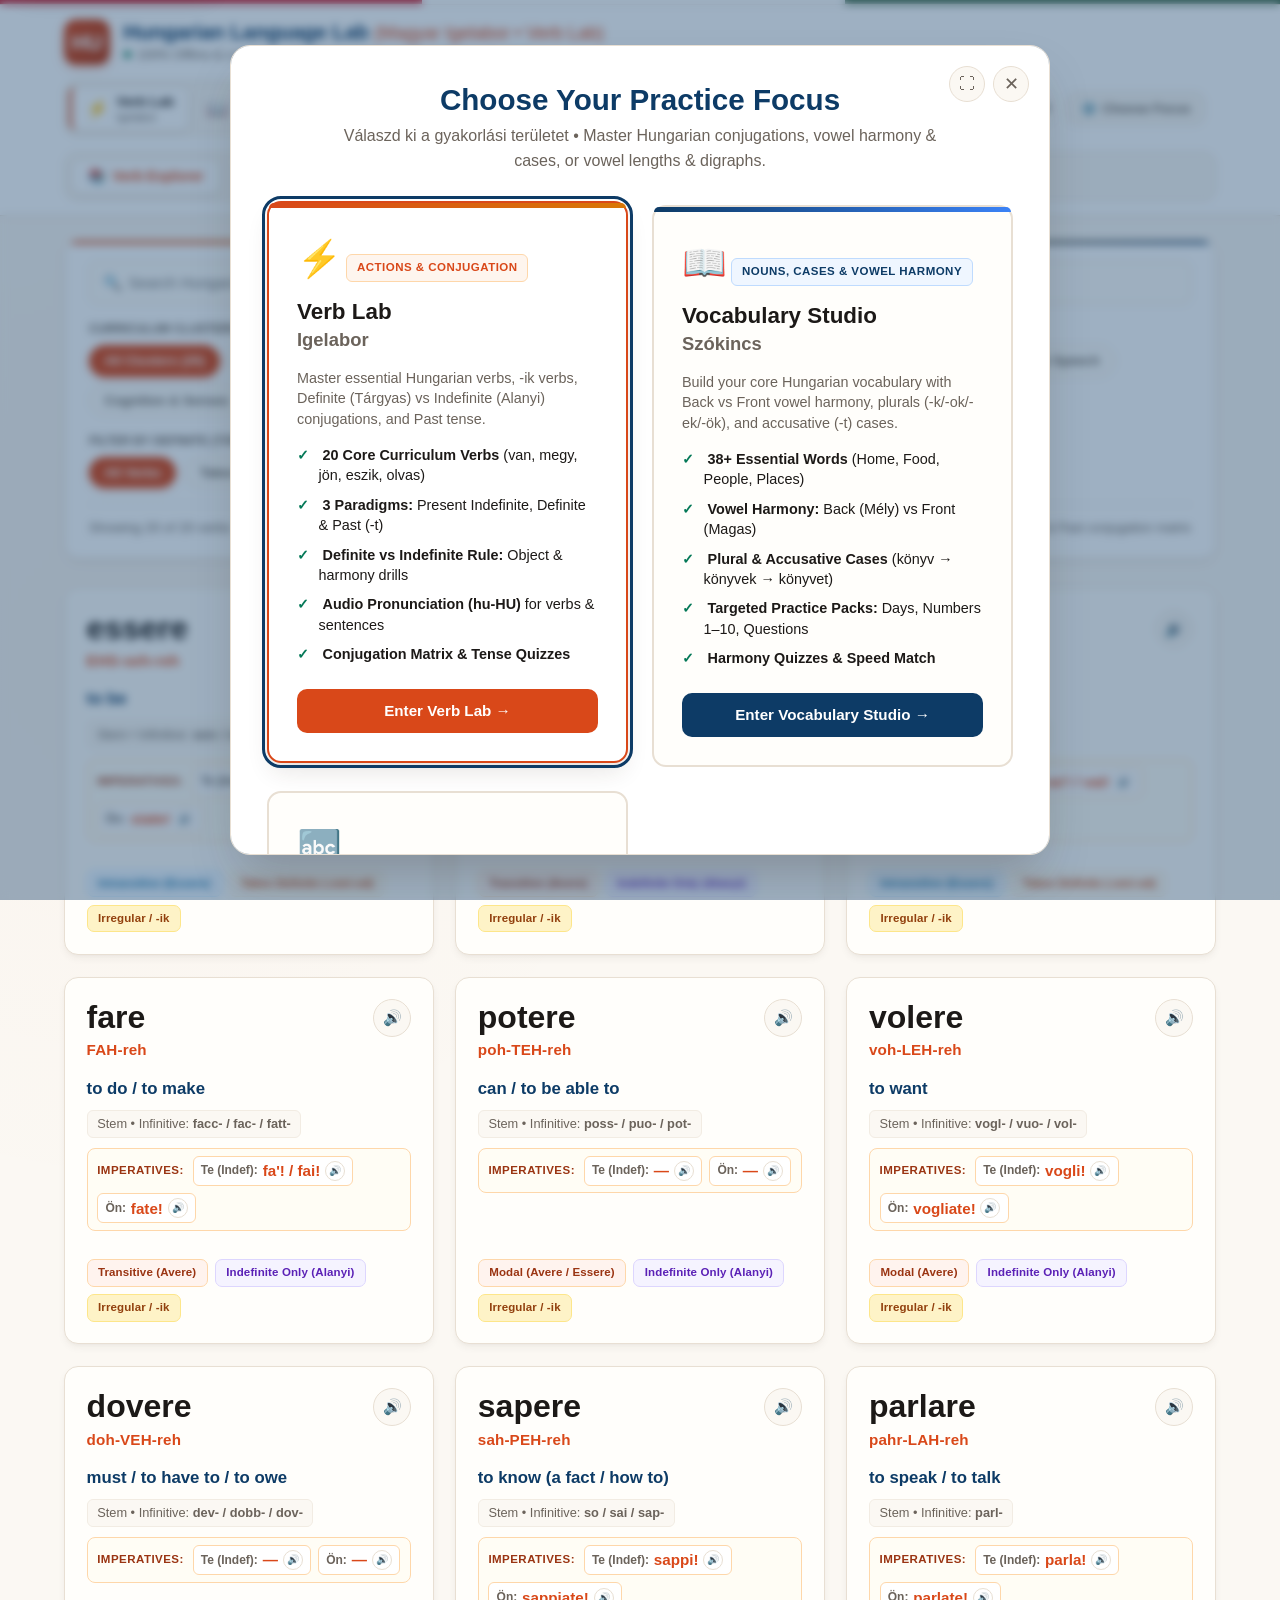
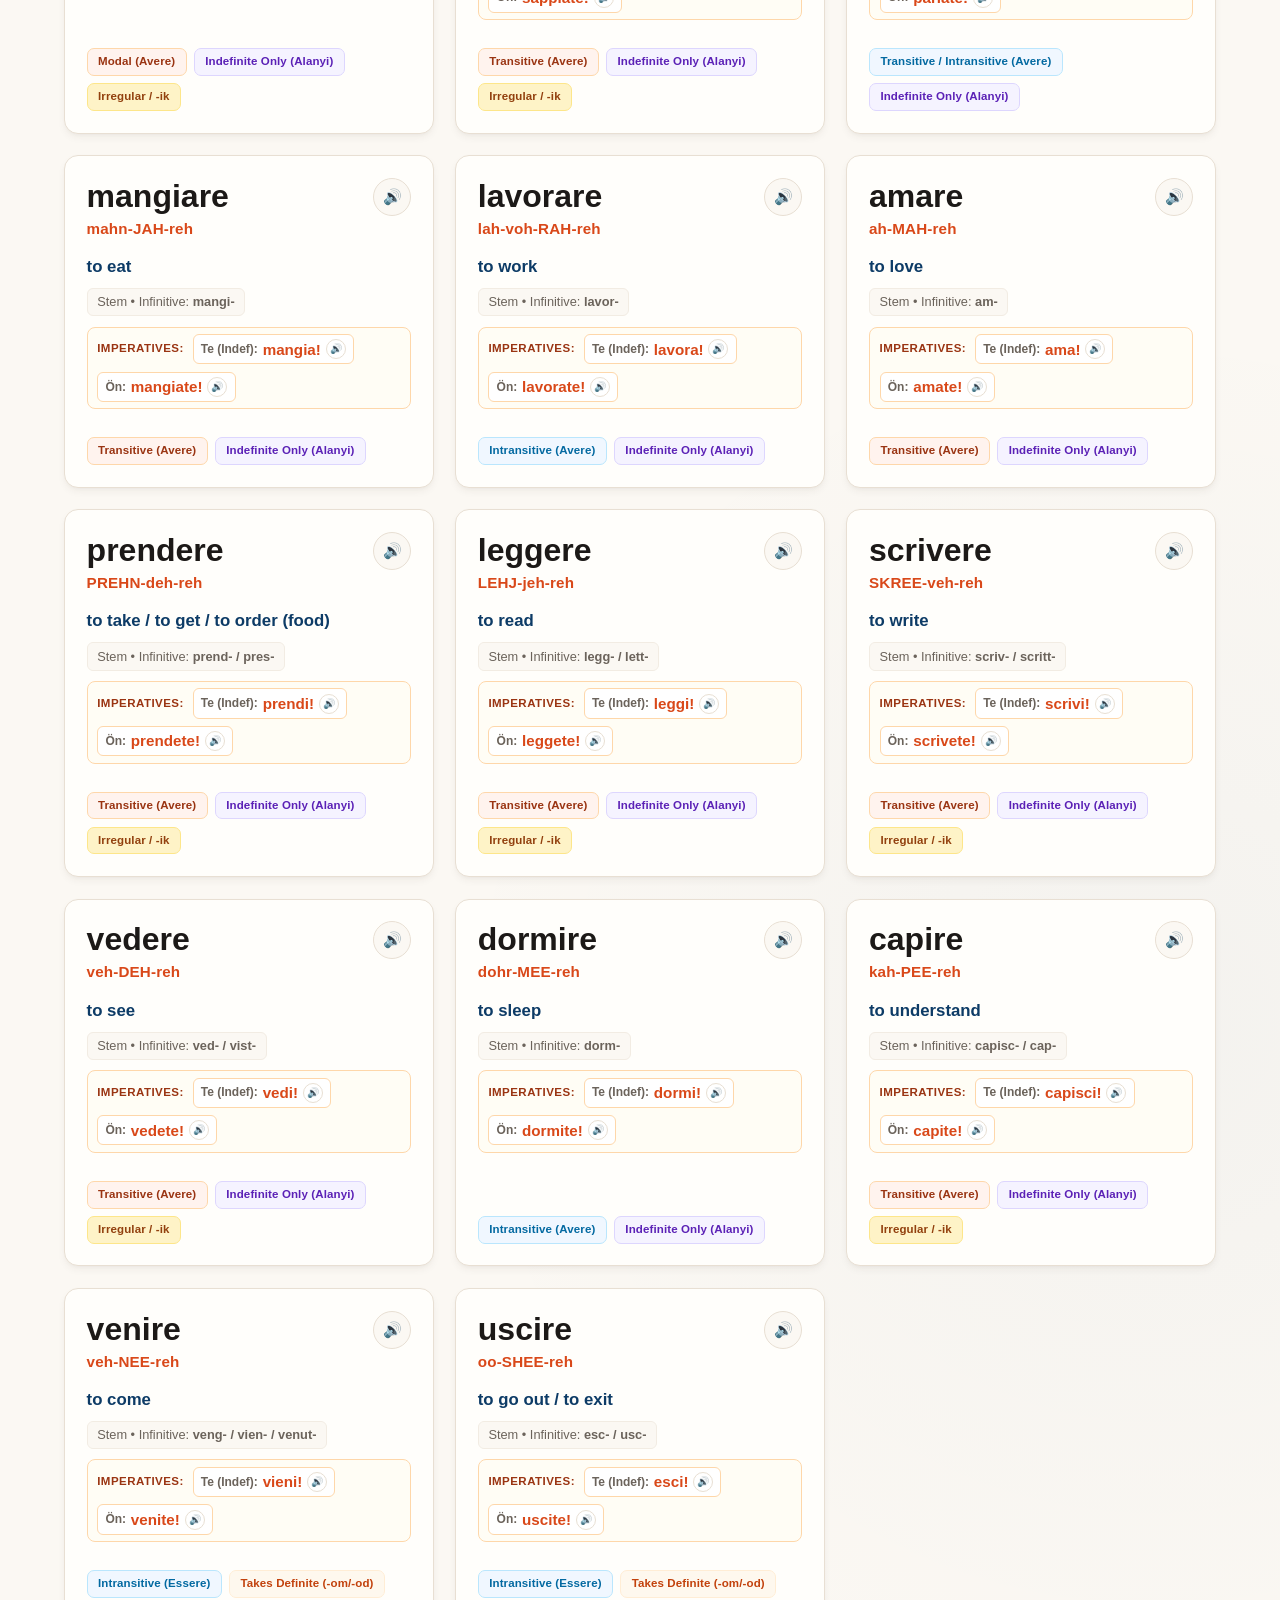
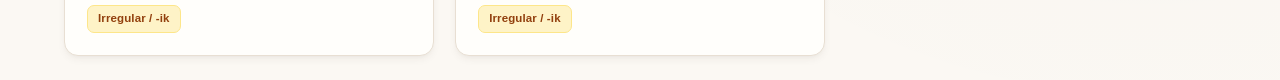
==== commit 88f98bd2: "Add AirDrop / Web Share compressed URL classwork sharing and #import auto-load" ====
--- a/index.html
+++ b/index.html
@@ -7,9 +7,9 @@
   <meta name="mobile-web-app-capable" content="yes">
   <meta name="apple-mobile-web-app-capable" content="yes">
   <meta name="apple-mobile-web-app-status-bar-style" content="default">
-  <meta name="apple-mobile-web-app-title" content="Italian Lab">
+  <meta name="apple-mobile-web-app-title" content="Hungarian Lab">
   <meta name="format-detection" content="telephone=no">
-  <title>Italian Language Lab (Laboratorio di Italiano) - Verbs, Vocabulary &amp; Pronunciation</title>
+  <title>Hungarian Language Lab (Magyar Nyelvi Labor) - Verbs, Vocabulary &amp; Pronunciation</title>
   <link rel="stylesheet" href="styles.css">
 </head>
 <body>
@@ -19,42 +19,42 @@
   <!-- Accessibility: Dynamic Live Region Announcer for Screen Readers -->
   <div id="a11y-announcer" class="sr-only" aria-live="polite" aria-atomic="true"></div>
 
-  <!-- Italian Tricolor Accent Ribbon -->
-  <div class="top-ornament-bar" aria-hidden="true" style="background: linear-gradient(90deg, #009246 0%, #009246 33%, #ffffff 33%, #ffffff 66%, #ce2b37 66%, #ce2b37 100%); height: 5px; border-bottom: 1px solid var(--border);"></div>
+  <!-- Hungarian Tricolor Accent Ribbon -->
+  <div class="top-ornament-bar" aria-hidden="true" style="background: linear-gradient(90deg, #ce2939 0%, #ce2939 33%, #ffffff 33%, #ffffff 66%, #477050 66%, #477050 100%); height: 5px; border-bottom: 1px solid var(--border);"></div>
 
   <!-- App Header -->
   <header>
     <div class="header-container">
       <div class="logo-group">
-        <div class="logo-badge" aria-hidden="true">IT</div>
+        <div class="logo-badge" aria-hidden="true">HU</div>
         <div class="logo-text">
-          <h1 id="app-main-title">Italian Language Lab <span id="app-title-sub" style="font-weight:400; font-family:var(--font-hindi); font-size:1.15rem; color:var(--primary);">(Laboratorio di Italiano)</span></h1>
-          <p class="app-tagline"><span class="status-dot" aria-hidden="true"></span> 100% Offline &amp; Local • Config-Driven Language Pack Engine (it-IT)</p>
+          <h1 id="app-main-title">Hungarian Language Lab <span id="app-title-sub" style="font-weight:400; font-family:var(--font-hindi); font-size:1.15rem; color:var(--primary);">(Magyar Nyelvi Labor)</span></h1>
+          <p class="app-tagline"><span class="status-dot" aria-hidden="true"></span> 100% Offline &amp; Local • Config-Driven Language Pack Engine (hu-HU)</p>
         </div>
       </div>
 
       <!-- Module Focus Switcher -->
       <div class="header-actions">
         <div class="focus-pill-switcher" role="radiogroup" aria-label="Select Learning Module">
-          <button type="button" class="focus-pill-btn active" id="focus-verbs-btn" data-module="verbs" role="radio" aria-checked="true" aria-label="Switch to Verb Lab (Verbi)">
+          <button type="button" class="focus-pill-btn active" id="focus-verbs-btn" data-module="verbs" role="radio" aria-checked="true" aria-label="Switch to Verb Lab (Igelabor)">
             <span class="focus-pill-icon">⚡</span>
             <span class="focus-pill-text">
               <span class="focus-pill-title">Verb Lab</span><span class="focus-pill-short" aria-hidden="true">Verbs</span>
-              <span class="focus-pill-sub">Verbi</span>
+              <span class="focus-pill-sub">Igelabor</span>
             </span>
           </button>
-          <button type="button" class="focus-pill-btn" id="focus-vocab-btn" data-module="vocab" role="radio" aria-checked="false" aria-label="Switch to Vocabulary Studio (Vocabolario)">
+          <button type="button" class="focus-pill-btn" id="focus-vocab-btn" data-module="vocab" role="radio" aria-checked="false" aria-label="Switch to Vocabulary Studio (Szókincs)">
             <span class="focus-pill-icon">📖</span>
             <span class="focus-pill-text">
               <span class="focus-pill-title">Vocabulary Studio</span><span class="focus-pill-short" aria-hidden="true">Vocab</span>
-              <span class="focus-pill-sub">Vocabolario</span>
+              <span class="focus-pill-sub">Szókincs</span>
             </span>
           </button>
-          <button type="button" class="focus-pill-btn" id="focus-matra-btn" data-module="matras" role="radio" aria-checked="false" aria-label="Switch to Sounds &amp; Pairs (Pronuncia &amp; Doppie)">
+          <button type="button" class="focus-pill-btn" id="focus-matra-btn" data-module="matras" role="radio" aria-checked="false" aria-label="Switch to Sounds &amp; Pairs (Kiejtés és Hangok)">
             <span class="focus-pill-icon">🔤</span>
             <span class="focus-pill-text">
               <span class="focus-pill-title">Sounds &amp; Pairs</span><span class="focus-pill-short" aria-hidden="true">Sounds</span>
-              <span class="focus-pill-sub">Pronuncia</span>
+              <span class="focus-pill-sub">Kiejtés</span>
             </span>
           </button>
         </div>
@@ -64,8 +64,8 @@
         <button type="button" class="switch-focus-btn" id="share-classwork-btn" aria-label="Share classwork via AirDrop or link" title="Share your custom classwork words &amp; verbs via AirDrop or URL" style="background:var(--card-warm); border:1.5px solid var(--border); color:var(--primary); font-weight:600;">
           <span aria-hidden="true">📤</span> <span class="btn-label">Share Classwork</span>
         </button>
-        <select id="voice-selector" aria-label="Select Italian speech voice" title="Choose Italian pronunciation voice" style="padding:0.45rem 0.65rem; border-radius:10px; border:1.5px solid var(--border); background:var(--card-warm); color:var(--text-main); font-size:0.82rem; font-weight:600; max-width:190px; cursor:pointer;">
-          <option value="auto">🔊 Voice: Auto (it-IT)</option>
+        <select id="voice-selector" aria-label="Select speech voice" title="Choose pronunciation voice" style="padding:0.45rem 0.65rem; border-radius:10px; border:1.5px solid var(--border); background:var(--card-warm); color:var(--text-main); font-size:0.82rem; font-weight:600; max-width:190px; cursor:pointer;">
+          <option value="auto">🔊 Voice: Auto</option>
         </select>
         <button type="button" class="switch-focus-btn" id="open-focus-modal-btn" aria-label="Open learning focus chooser dialog (Shortcut: Key M)" title="Choose learning focus (Shortcut: M)">
           <span aria-hidden="true">⚙️</span> <span class="btn-label">Choose Focus</span>
@@ -85,7 +85,7 @@
             <span class="tab-icon" aria-hidden="true">⚡</span> <span class="tab-short" aria-hidden="true">Match</span><span class="tab-text" id="nav-text-match">Speed Match</span>
           </button>
           <button role="tab" id="tab-nav-quiz" aria-selected="false" class="nav-btn" data-tab-type="quiz">
-            <span class="tab-icon" aria-hidden="true">🎯</span> <span class="tab-short" aria-hidden="true">Quiz</span><span class="tab-text" id="nav-text-quiz">Auxiliary &amp; Tense Quiz</span>
+            <span class="tab-icon" aria-hidden="true">🎯</span> <span class="tab-short" aria-hidden="true">Quiz</span><span class="tab-text" id="nav-text-quiz">Definite &amp; Tense Quiz</span>
           </button>
           <button role="tab" id="tab-nav-notes" aria-selected="false" class="nav-btn" data-tab-type="notes">
             <span class="tab-icon" aria-hidden="true">➕</span> <span class="tab-short" aria-hidden="true">Add</span><span class="tab-text" id="nav-text-notes">Add from Notes</span>
@@ -97,7 +97,7 @@
 
   <main id="main-content">
     <!-- =====================================================================
-         MODULE 1: VERB LAB (Verbi)
+         MODULE 1: VERB LAB (Igelabor)
          ===================================================================== -->
 
     <!-- TAB 1 (VERBS): VERB EXPLORER -->
@@ -106,7 +106,7 @@
         <div class="search-row">
           <div class="search-input-wrap">
             <span class="search-icon">🔍</span>
-            <input type="text" id="verb-search" class="search-input" placeholder="Search Italian verb (e.g. essere, andare, parlare), pronunciation, or English...">
+            <input type="text" id="verb-search" class="search-input" placeholder="Search Hungarian verb (e.g. olvas, eszik, megy), pronunciation, or English...">
           </div>
         </div>
 
@@ -116,28 +116,30 @@
           </div>
           <div class="filter-tags">
             <button class="filter-chip active" data-cluster="all">All Clusters (20)</button>
-            <button class="filter-chip" data-cluster="The Big 4 Irregulars">The Big 4 (essere, avere, andare, fare)</button>
-            <button class="filter-chip" data-cluster="Modal &amp; Essential Irregulars">Modals (potere, volere, dovere, sapere)</button>
-            <button class="filter-chip" data-cluster="-are Regular Verbs">-are Regulars</button>
-            <button class="filter-chip" data-cluster="-ere Verbs">-ere Verbs</button>
-            <button class="filter-chip" data-cluster="-ire &amp; -isc- Verbs">-ire &amp; -isc- Verbs</button>
+            <button class="filter-chip" data-cluster="The Big 4 Irregulars">The Big 4 (van, megy, jön, csinál)</button>
+            <button class="filter-chip" data-cluster="-ik Verbs &amp; Dining">-ik Verbs &amp; Dining (eszik, iszik)</button>
+            <button class="filter-chip" data-cluster="Motion &amp; Movement">Motion (Intransitive)</button>
+            <button class="filter-chip" data-cluster="Daily Essentials">Daily Living</button>
+            <button class="filter-chip" data-cluster="Study &amp; Communication">Study &amp; Speech</button>
+            <button class="filter-chip" data-cluster="Perception &amp; Mind">Cognition &amp; Senses</button>
+            <button class="filter-chip" data-cluster="Objects &amp; Actions">Objects &amp; Actions</button>
           </div>
         </div>
 
         <div>
           <div style="font-size:0.75rem; font-weight:700; text-transform:uppercase; color:var(--text-muted); margin-bottom:0.4rem;">
-            Filter by Passato Prossimo Auxiliary (Essere vs Avere)
+            Filter by Definite (Tárgyas) vs Indefinite (Alanyi) Conjugation
           </div>
           <div class="filter-tags">
             <button class="filter-chip active" data-ne="all">All Verbs</button>
-            <button class="filter-chip ne-true" data-ne="takes-ne">Takes Essere (sono andato/a • Motion / State)</button>
-            <button class="filter-chip ne-false" data-ne="no-ne">Takes Avere (ho parlato • Most Verbs)</button>
+            <button class="filter-chip ne-true" data-ne="takes-ne">Takes Definite Conjugation (-om/-od/-ja • Transitive)</button>
+            <button class="filter-chip ne-false" data-ne="no-ne">Indefinite Only (Alanyi • Intransitive)</button>
           </div>
         </div>
 
         <div class="stats-summary">
           <span id="verb-count-label">Loading verbs...</span>
-          <span style="font-size:0.8rem;">💡 Tip: Click any card for Presente, Imperfetto, Passato Prossimo &amp; Imperative matrix</span>
+          <span style="font-size:0.8rem;">💡 Tip: Click any card for Indefinite, Definite &amp; Past conjugation matrix</span>
         </div>
       </div>
 
@@ -154,7 +156,7 @@
           </div>
           <div class="flashcard-settings">
             <button id="toggle-translit-btn" class="toggle-btn" aria-label="Toggle phonetic guide display">Show Pronunciation</button>
-            <button id="toggle-direction-btn" class="toggle-btn" aria-label="Toggle prompt language direction">Prompt: Italian</button>
+            <button id="toggle-direction-btn" class="toggle-btn" aria-label="Toggle prompt language direction">Prompt: Hungarian</button>
             <button id="shuffle-cards-btn" class="toggle-btn" aria-label="Shuffle flashcards">
               <span aria-hidden="true">🔀</span> Shuffle
             </button>
@@ -191,7 +193,7 @@
           <div>
             <h2 style="font-size:1.4rem;">⚡ Verb Speed Match Drill</h2>
             <p id="match-status" style="color:var(--text-muted); font-size:0.9rem;" aria-live="polite">
-              Click an Italian verb, then match its English meaning.
+              Click a Hungarian verb, then match its English meaning.
             </p>
           </div>
           <div class="game-header-actions" style="display:flex; align-items:center; gap:0.6rem; flex-wrap:wrap;">
@@ -205,7 +207,7 @@
         </div>
 
         <div class="match-grid">
-          <div class="match-column" id="match-hindi-col" role="group" aria-label="Italian Verbs"></div>
+          <div class="match-column" id="match-hindi-col" role="group" aria-label="Hungarian Verbs"></div>
           <div class="match-column" id="match-english-col" role="group" aria-label="English Meanings"></div>
         </div>
       </div>
@@ -218,7 +220,7 @@
           <div>
             <h2 style="font-size:1.35rem;">🎯 Verb Grammar: Definite vs Indefinite &amp; Past Quiz</h2>
             <p style="font-size:0.85rem; color:var(--text-muted);">
-              Drills for Essere vs Avere auxiliaries, Presente, Imperfetto, and Passato Prossimo.
+              Drills for Definite (Tárgyas) vs Indefinite (Alanyi) conjugation, -ik verbs, and Past tense (-t/-ott/-ett).
             </p>
           </div>
           <div class="quiz-stats-group">
@@ -244,14 +246,14 @@
               </label>
               <select id="verbs-quiz-topic-select" class="targeted-quiz-select" style="flex:1;" aria-label="Select Verb Quiz Topic">
                 <option value="mixed">🔄 Comprehensive: Definite vs Indefinite &amp; Past (Mixed)</option>
-                <option value="ne-rule">⚡ Passato Prossimo Auxiliary (Essere vs Avere) Focus</option>
+                <option value="ne-rule">⚡ Transitive Definite (Tárgyas) vs Indefinite Focus</option>
                 <option value="irregular-past">🔥 Past Tense (-t/-ott/-ett) &amp; Irregulars Only</option>
                 <option value="continuous-agreement">🏃 Definite Object Conjugation (-om/-od/-ja) Focus</option>
               </select>
             </div>
           </div>
           <div id="verbs-quiz-topic-desc" style="font-size:0.825rem; color:var(--text-muted); margin-top:0.45rem; line-height:1.4;">
-            Drills for Essere vs Avere auxiliaries, irregular stems, and past participles across all verbs.
+            Drills for Definite (Tárgyas) vs Indefinite (Alanyi) conjugation, -ik verbs, and past tense forms across all verbs.
           </div>
         </div>
 
@@ -278,7 +280,7 @@
             <div>
               <h2 style="font-size:1.4rem;">📥 Ingest Verb Notes</h2>
               <p style="font-size:0.9rem; color:var(--text-muted);">
-                Paste typed notes or drop a file (.pdf, .rtf, .txt, .md, .csv, .json). Automatically extracts Italian verbs, generates phonetic guides, and detects Essere vs Avere auxiliary.
+                Paste typed notes or drop a file (.pdf, .rtf, .txt, .md, .csv, .json). Automatically extracts Hungarian verbs, generates phonetic guides, and detects transitivity (Definite vs Indefinite).
               </p>
             </div>
             <button id="load-sample-notes-btn" class="action-btn nav-card" style="font-size:0.8rem; padding:0.4rem 0.8rem; flex:none;">
@@ -363,7 +365,7 @@
           <div style="margin-bottom:0.85rem; display:flex; gap:0.5rem; align-items:center; flex-wrap:wrap;">
             <div class="search-input-wrap" style="flex:1; min-width:240px; max-width:380px;">
               <span class="search-icon">🔍</span>
-              <input type="text" id="preview-search-input" class="search-input" placeholder="Search extracted verbs (Italian, Phonetic, English)..." style="padding-top:0.45rem; padding-bottom:0.45rem; font-size:0.88rem;">
+              <input type="text" id="preview-search-input" class="search-input" placeholder="Search extracted verbs (Hungarian, Phonetic, English)..." style="padding-top:0.45rem; padding-bottom:0.45rem; font-size:0.88rem;">
             </div>
             <button type="button" id="preview-search-clear-btn" class="action-btn nav-card" style="display:none; font-size:0.8rem; padding:0.45rem 0.75rem;">Clear</button>
             <span id="preview-search-status" style="font-size:0.82rem; color:var(--text-muted);"></span>
@@ -374,7 +376,7 @@
               <thead>
                 <tr>
                   <th style="width:36px;"><input type="checkbox" id="select-all-preview" checked aria-label="Select all verbs"></th>
-                  <th style="min-width:140px;">Italian Verb (Infinitive)</th>
+                  <th style="min-width:140px;">Hungarian Verb (3sg)</th>
                   <th style="min-width:130px;">Pronunciation Guide</th>
                   <th style="min-width:170px;">English Meaning</th>
                   <th style="min-width:150px;">Transitivity (Definite)</th>
@@ -399,7 +401,7 @@
             <form id="add-verb-form" style="display:flex; flex-direction:column; gap:1.2rem;">
               <div style="display:grid; grid-template-columns: 1fr 1fr; gap:1rem;">
                 <div>
-                  <label style="font-size:0.85rem; font-weight:600; display:block; margin-bottom:0.3rem;">Italian Verb (Infinitive) *</label>
+                  <label style="font-size:0.85rem; font-weight:600; display:block; margin-bottom:0.3rem;">Hungarian Verb (3rd Person / Citation) *</label>
                   <input type="text" id="custom-hindi" class="search-input" placeholder="e.g. táncol" required style="font-family:var(--font-hindi); font-size:1.2rem;">
                 </div>
                 <div>
@@ -416,8 +418,8 @@
                 <div>
                   <label style="font-size:0.85rem; font-weight:600; display:block; margin-bottom:0.3rem;">Conjugation Type (Definite / Indefinite) *</label>
                   <select id="custom-transitivity" class="search-input" style="background:white;">
-                    <option value="Intransitive">Takes Avere (Most Verbs)</option>
-                    <option value="Transitive">Takes Essere (Motion / State)</option>
+                    <option value="Intransitive">Indefinite Only (Alanyi - Intransitive)</option>
+                    <option value="Transitive">Takes Definite (Tárgyas - Transitive)</option>
                   </select>
                 </div>
               </div>
@@ -429,7 +431,7 @@
 
               <div style="display:grid; grid-template-columns: 1fr 1fr; gap:1rem;">
                 <div>
-                  <label style="font-size:0.85rem; font-weight:600; display:block; margin-bottom:0.3rem;">Example Sentence (Italian)</label>
+                  <label style="font-size:0.85rem; font-weight:600; display:block; margin-bottom:0.3rem;">Example Sentence (Hungarian)</label>
                   <input type="text" id="custom-example-hindi" class="search-input" placeholder="e.g. Ő nagyon jól táncol.">
                 </div>
                 <div>
@@ -473,7 +475,7 @@
     </section>
 
     <!-- =====================================================================
-         MODULE 2: VOCABULARY STUDIO (Vocabolario - Nouns, Adjectives &amp; Gender)
+         MODULE 2: VOCABULARY STUDIO (Szókincs - Nouns, Adjectives &amp; Harmony)
          ===================================================================== -->
 
     <!-- TAB 1 (VOCAB): VOCABULARY EXPLORER -->
@@ -482,7 +484,7 @@
         <div class="search-row">
           <div class="search-input-wrap">
             <span class="search-icon">🔍</span>
-            <input type="text" id="vocab-search" class="search-input" placeholder="Search Italian (e.g. casa, bello, amico), pronunciation, or English...">
+            <input type="text" id="vocab-search" class="search-input" placeholder="Search Hungarian (e.g. könyv, jó, szoba), pronunciation, or English...">
           </div>
         </div>
 
@@ -492,24 +494,24 @@
           </div>
           <div class="filter-tags">
             <button class="filter-chip active" data-vocab-pos="all">All Words</button>
-            <button class="filter-chip" data-vocab-pos="Noun">Nouns (Sostantivi)</button>
-            <button class="filter-chip" data-vocab-pos="Adjective">Adjectives (Aggettivi)</button>
-            <button class="filter-chip" data-vocab-pos="Pronoun">Pronouns (Pronomi)</button>
-            <button class="filter-chip" data-vocab-pos="Postposition">Prepositions (Preposizioni)</button>
-            <button class="filter-chip" data-vocab-pos="Adverb">Adverbs (Avverbi)</button>
-            <button class="filter-chip" data-vocab-pos="Expression">Expressions (Espressioni)</button>
+            <button class="filter-chip" data-vocab-pos="Noun">Nouns (Főnév)</button>
+            <button class="filter-chip" data-vocab-pos="Adjective">Adjectives (Melléknév)</button>
+            <button class="filter-chip" data-vocab-pos="Pronoun">Pronouns (Névmás)</button>
+            <button class="filter-chip" data-vocab-pos="Postposition">Postpositions (Névutó)</button>
+            <button class="filter-chip" data-vocab-pos="Adverb">Adverbs (Határozószó)</button>
+            <button class="filter-chip" data-vocab-pos="Expression">Expressions (Kifejezés)</button>
           </div>
         </div>
 
         <div>
           <div style="font-size:0.75rem; font-weight:700; text-transform:uppercase; color:var(--text-muted); margin-bottom:0.4rem;">
-            Filter by Grammatical Gender (Genere)
+            Filter by Vowel Harmony (Magánhangzó-harmónia)
           </div>
           <div class="filter-tags">
-            <button class="filter-chip active" data-vocab-gender="all">All Genders</button>
-            <button class="filter-chip" data-vocab-gender="Masculine" style="color:#1e40af;">Masculine (Maschile: il / lo - M)</button>
-            <button class="filter-chip" data-vocab-gender="Feminine" style="color:#be123c;">Feminine (Femminile: la - F)</button>
-            <button class="filter-chip" data-vocab-gender="none">Invariable / None</button>
+            <button class="filter-chip active" data-vocab-gender="all">All Harmony Classes</button>
+            <button class="filter-chip" data-vocab-gender="Back" style="color:#1e40af;">Back Vowels (Mély: a, á, o, ó, u, ú - B)</button>
+            <button class="filter-chip" data-vocab-gender="Front" style="color:#be123c;">Front Vowels (Magas: e, é, i, í, ö, ő, ü, ű - F)</button>
+            <button class="filter-chip" data-vocab-gender="none">Invariable / Mixed</button>
           </div>
         </div>
 
@@ -525,7 +527,7 @@
             <button class="filter-chip" data-vocab-category="Places &amp; Nature">Places &amp; Nature</button>
             <button class="filter-chip" data-vocab-category="Descriptive Adjectives">Descriptive Adjectives</button>
             <button class="filter-chip" data-vocab-category="Colors &amp; Shapes">Colors &amp; Shapes</button>
-            <button class="filter-chip" data-vocab-category="Prepositions &amp; Connectors">Prepositions &amp; Connectors</button>
+            <button class="filter-chip" data-vocab-category="Postpositions &amp; Connectors">Postpositions &amp; Connectors</button>
             <button class="filter-chip" data-vocab-category="Time &amp; Calendar">Time &amp; Calendar</button>
             <button class="filter-chip" data-vocab-category="Question Words &amp; Pronouns">Question Words &amp; Pronouns</button>
             <button class="filter-chip" data-vocab-category="Swearing &amp; Slang">🌶️ Swearing &amp; Slang</button>
@@ -534,7 +536,7 @@
 
         <div class="stats-summary">
           <span id="vocab-count-label">Loading vocabulary...</span>
-          <span style="font-size:0.8rem;">💡 Tip: Click any card for full gender, definite article &amp; plural breakdown</span>
+          <span style="font-size:0.8rem;">💡 Tip: Click any card for full vowel harmony, plural (-k) &amp; accusative (-t) breakdown</span>
         </div>
       </div>
 
@@ -551,7 +553,7 @@
           </div>
           <div class="flashcard-settings">
             <button id="vocab-toggle-translit-btn" class="toggle-btn" aria-label="Toggle phonetic guide display">Show Pronunciation</button>
-            <button id="vocab-toggle-direction-btn" class="toggle-btn" aria-label="Toggle prompt language direction">Prompt: Italian</button>
+            <button id="vocab-toggle-direction-btn" class="toggle-btn" aria-label="Toggle prompt language direction">Prompt: Hungarian</button>
             <button id="vocab-shuffle-cards-btn" class="toggle-btn" aria-label="Shuffle vocabulary flashcards">
               <span aria-hidden="true">🔀</span> Shuffle
             </button>
@@ -588,7 +590,7 @@
           <div>
             <h2 style="font-size:1.4rem;">⚡ Vocab Speed Match Drill</h2>
             <p id="vocab-match-status" style="color:var(--text-muted); font-size:0.9rem;" aria-live="polite">
-              Click an Italian word, then match its English meaning.
+              Click a Hungarian word, then match its English meaning.
             </p>
           </div>
           <div class="game-header-actions" style="display:flex; align-items:center; gap:0.6rem; flex-wrap:wrap;">
@@ -602,7 +604,7 @@
         </div>
 
         <div class="match-grid">
-          <div class="match-column" id="vocab-match-hindi-col" role="group" aria-label="Italian Words"></div>
+          <div class="match-column" id="vocab-match-hindi-col" role="group" aria-label="Hungarian Words"></div>
           <div class="match-column" id="vocab-match-english-col" role="group" aria-label="English Meanings"></div>
         </div>
       </div>
@@ -615,7 +617,7 @@
           <div>
             <h2 style="font-size:1.35rem;">🎯 Vowel Harmony, Plurals &amp; Cases Quiz</h2>
             <p style="font-size:0.85rem; color:var(--text-muted);">
-              Drills for Grammatical Gender (Masculine/Feminine), Definite Articles (il/lo/la), and Plurals.
+              Drills for Back (Mély) vs Front (Magas) Vowel Harmony, Plural (-k/-ok/-ek/-ök), and Accusative (-t) forms.
             </p>
           </div>
           <div class="quiz-stats-group">
@@ -640,14 +642,14 @@
                 <span aria-hidden="true">🎯</span> Topic Drill:
               </label>
               <select id="vocab-quiz-topic-select" class="targeted-quiz-select" style="flex:1;" aria-label="Select Quiz Topic">
-                <option value="mixed">🔄 Comprehensive: Gender, Articles &amp; Plurals (Mixed)</option>
+                <option value="mixed">🔄 Comprehensive: Vowel Harmony, Plurals &amp; Cases (Mixed)</option>
                 <optgroup label="Targeted Practice Packs">
-                  <option value="days-of-week">🗓️ Days of the Week (Giorni della settimana)</option>
-                  <option value="question-words">❓ Question Words (Parole interrogative)</option>
-                  <option value="time-frequency">⏰ Time &amp; Frequency (Tempo e frequenza)</option>
-                  <option value="directions">🧭 Directions &amp; Positions (Direzioni e posizioni)</option>
-                  <option value="numbers-1-10">🔢 Numbers 1–10 (Numeri 1–10)</option>
-                  <option value="swearing-slang">🌶️ Swearing &amp; Slang (Parolacce e Slang)</option>
+                  <option value="days-of-week">🗓️ Days of the Week (A hét napjai)</option>
+                  <option value="question-words">❓ Question Words (Kérdőszavak)</option>
+                  <option value="time-frequency">⏰ Time &amp; Frequency (Idő és gyakoriság)</option>
+                  <option value="directions">🧭 Directions &amp; Positions (Irányok és névutók)</option>
+                  <option value="numbers-1-10">🔢 Numbers 1–10 (Számok 1–10)</option>
+                  <option value="swearing-slang">🌶️ Swearing &amp; Slang (Káromkodás)</option>
                 </optgroup>
                 <optgroup label="My Custom Quizzes" id="vocab-custom-quiz-optgroup">
                   <!-- Custom user quizzes will be inserted here dynamically -->
@@ -691,7 +693,7 @@
             <div>
               <h2 style="font-size:1.4rem;">📥 Ingest Vocabulary Notes</h2>
               <p style="font-size:0.9rem; color:var(--text-muted);">
-                Paste typed words or drop a file (.pdf, .rtf, .txt, .md, .csv, .json). Automatically parses Italian nouns and adjectives, detects Grammatical Gender (M/F), and extracts definitions.
+                Paste typed words or drop a file (.pdf, .rtf, .txt, .md, .csv, .json). Automatically parses Hungarian nouns and adjectives, detects Vowel Harmony (Back/Front), and extracts definitions.
               </p>
             </div>
             <button id="load-sample-vocab-btn" class="action-btn nav-card" style="font-size:0.8rem; padding:0.4rem 0.8rem; flex:none;">
@@ -732,7 +734,7 @@
             </label>
             <textarea id="vocab-raw-text" class="notes-textarea" placeholder="Paste notes in any format, e.g.:
 - szoba (so-ba) - room [B]
-- libro (LEE-broh) - book [M]
+- könyv (koenyv) - book [F]
 - jó (yoh) - good [adj]
 - asztal | table | back"></textarea>
           </div>
@@ -775,7 +777,7 @@
           <div style="margin-bottom:0.85rem; display:flex; gap:0.5rem; align-items:center; flex-wrap:wrap;">
             <div class="search-input-wrap" style="flex:1; min-width:240px; max-width:380px;">
               <span class="search-icon">🔍</span>
-              <input type="text" id="vocab-preview-search-input" class="search-input" placeholder="Search extracted words (Italian, Phonetic, English)..." style="padding-top:0.45rem; padding-bottom:0.45rem; font-size:0.88rem;">
+              <input type="text" id="vocab-preview-search-input" class="search-input" placeholder="Search extracted words (Hungarian, Phonetic, English)..." style="padding-top:0.45rem; padding-bottom:0.45rem; font-size:0.88rem;">
             </div>
             <button type="button" id="vocab-preview-search-clear-btn" class="action-btn nav-card" style="display:none; font-size:0.8rem; padding:0.45rem 0.75rem;">Clear</button>
             <span id="vocab-preview-search-status" style="font-size:0.82rem; color:var(--text-muted);"></span>
@@ -786,7 +788,7 @@
               <thead>
                 <tr>
                   <th style="width:36px;"><input type="checkbox" id="select-all-vocab-preview" checked aria-label="Select all words"></th>
-                  <th style="min-width:140px;">Italian Word</th>
+                  <th style="min-width:140px;">Hungarian Word</th>
                   <th style="min-width:130px;">Pronunciation Guide</th>
                   <th style="min-width:170px;">English Meaning</th>
                   <th style="min-width:120px;">Part of Speech</th>
@@ -812,7 +814,7 @@
             <form id="add-vocab-form" style="display:flex; flex-direction:column; gap:1.2rem;">
               <div style="display:grid; grid-template-columns: 1fr 1fr; gap:1rem;">
                 <div>
-                  <label style="font-size:0.85rem; font-weight:600; display:block; margin-bottom:0.3rem;">Italian Word *</label>
+                  <label style="font-size:0.85rem; font-weight:600; display:block; margin-bottom:0.3rem;">Hungarian Word *</label>
                   <input type="text" id="custom-vocab-hindi" class="search-input" placeholder="e.g. szoba" required style="font-family:var(--font-hindi); font-size:1.2rem;">
                 </div>
                 <div>
@@ -829,10 +831,10 @@
                 <div>
                   <label style="font-size:0.85rem; font-weight:600; display:block; margin-bottom:0.3rem;">Part of Speech *</label>
                   <select id="custom-vocab-pos" class="search-input" style="background:white;">
-                    <option value="Noun">Noun (Sostantivo)</option>
-                    <option value="Adjective">Adjective (Aggettivo)</option>
-                    <option value="Postposition">Preposition (Preposizione)</option>
-                    <option value="Adverb">Adverb (Avverbio)</option>
+                    <option value="Noun">Noun (Főnév)</option>
+                    <option value="Adjective">Adjective (Melléknév)</option>
+                    <option value="Postposition">Postposition (Névutó)</option>
+                    <option value="Adverb">Adverb (Határozószó)</option>
                   </select>
                 </div>
               </div>
@@ -841,8 +843,8 @@
                 <div>
                   <label style="font-size:0.85rem; font-weight:600; display:block; margin-bottom:0.3rem;">Vowel Harmony Class</label>
                   <select id="custom-vocab-gender" class="search-input" style="background:white;">
-                    <option value="Masculine">Masculine (Maschile - M)</option>
-                    <option value="Feminine">Feminine (Femminile - F)</option>
+                    <option value="Back">Back Vowels (Mély - B)</option>
+                    <option value="Front">Front Vowels (Magas - F)</option>
                     <option value="none">None / Invariable</option>
                   </select>
                 </div>
@@ -859,7 +861,7 @@
 
               <div style="display:grid; grid-template-columns: 1fr 1fr; gap:1rem;">
                 <div>
-                  <label style="font-size:0.85rem; font-weight:600; display:block; margin-bottom:0.3rem;">Example Sentence (Italian)</label>
+                  <label style="font-size:0.85rem; font-weight:600; display:block; margin-bottom:0.3rem;">Example Sentence (Hungarian)</label>
                   <input type="text" id="custom-vocab-example-hindi" class="search-input" placeholder="e.g. Ez a szoba nagy.">
                 </div>
                 <div>
@@ -903,7 +905,7 @@
     </section>
 
     <!-- =====================================================================
-         MODULE 3: SOUNDS & PAIRS (Pronuncia e Doppie)
+         MODULE 3: SOUNDS & PAIRS (Kiejtés és Hangok)
          ===================================================================== -->
 
     <!-- TAB 1 (MATRA): SOUNDS & DIGRAPHS EXPLORER -->
@@ -912,7 +914,7 @@
         <div class="search-row">
           <div class="search-input-wrap">
             <span class="search-icon">🔍</span>
-            <input type="text" id="matra-search" class="search-input" placeholder="Search Italian words, pronunciation (e.g. famiglia, gnocchi, cappello), English, or sound family...">
+            <input type="text" id="matra-search" class="search-input" placeholder="Search Hungarian words, pronunciation (e.g. gyűrű, szerda), English, or sound family...">
           </div>
         </div>
 
@@ -1029,7 +1031,7 @@
           <div>
             <h2 style="font-size:1.4rem;">⚡ Sounds &amp; Digraphs Speed Match</h2>
             <p id="matra-match-status" style="color:var(--text-muted); font-size:0.9rem;" aria-live="polite">
-              Click a Italian word, then match its sound / English meaning.
+              Click a Hungarian word, then match its sound / English meaning.
             </p>
           </div>
           <div class="game-header-actions" style="display:flex; align-items:center; gap:0.6rem; flex-wrap:wrap;">
@@ -1058,7 +1060,7 @@
         </div>
 
         <div class="match-grid" id="matra-match-grid">
-          <div class="match-column" id="matra-match-hindi-col" role="group" aria-label="Italian Sound Words"></div>
+          <div class="match-column" id="matra-match-hindi-col" role="group" aria-label="Hungarian Sound Words"></div>
           <div class="match-column" id="matra-match-english-col" role="group" aria-label="English Meanings &amp; Phonics"></div>
         </div>
       </div>
@@ -1069,7 +1071,7 @@
       <div class="quiz-container">
         <div class="quiz-header-bar">
           <div>
-            <h2 style="font-size:1.4rem;">🎯 Italian Vowel Length &amp; Digraph Quiz</h2>
+            <h2 style="font-size:1.4rem;">🎯 Hungarian Vowel Length &amp; Digraph Quiz</h2>
             <p style="color:var(--text-muted); font-size:0.9rem;">
               Test your recognition of short vs long vowels (a/á, e/é, ö/ő, ü/ű), digraphs (sz/s, cs/c, gy/ny), and native pronunciation.
             </p>
@@ -1108,14 +1110,14 @@
           <div style="margin-bottom:1.5rem;">
             <h2 style="font-size:1.4rem; margin-bottom:0.3rem;">➕ Add Custom Pronunciation Word</h2>
             <p style="color:var(--text-muted); font-size:0.9rem;">
-              Add any new Italian word you encounter in your studies to practice reading, digraphs, and pronunciation.
+              Add any new Hungarian word you encounter in your studies to practice reading, digraphs, and pronunciation.
             </p>
           </div>
 
           <form id="add-matra-form">
             <div style="display:grid; grid-template-columns: 1fr 1fr; gap:1rem; margin-bottom:1rem;">
               <div>
-                <label style="font-size:0.85rem; font-weight:600; display:block; margin-bottom:0.3rem;">Italian Word *</label>
+                <label style="font-size:0.85rem; font-weight:600; display:block; margin-bottom:0.3rem;">Hungarian Word *</label>
                 <input type="text" id="custom-matra-hindi" class="search-input" placeholder="e.g. pillangó" required style="font-family:var(--font-hindi); font-size:1.2rem;">
               </div>
               <div>
@@ -1149,7 +1151,7 @@
 
             <div style="display:grid; grid-template-columns: 1fr 1fr; gap:1rem; margin-bottom:1.5rem;">
               <div>
-                <label style="font-size:0.85rem; font-weight:600; display:block; margin-bottom:0.3rem;">Example Phrase / Collocation (Italian)</label>
+                <label style="font-size:0.85rem; font-weight:600; display:block; margin-bottom:0.3rem;">Example Phrase / Collocation (Hungarian)</label>
                 <input type="text" id="custom-matra-phrase-hindi" class="search-input" placeholder="e.g. szép pillangó" style="font-family:var(--font-hindi);">
               </div>
               <div>
@@ -1261,7 +1263,7 @@
               Data Cleanup &amp; Lexicon Manager
             </h2>
             <div class="modal-subtitle" style="font-size: 0.85rem; color: var(--text-muted); margin-top: 3px;">
-              Gestione Lessico e Dati • Review, edit, sanitize, or delete saved words &amp; fix imported mistakes
+              Adattisztítás és Szótárkezelő • Review, edit, sanitize, or delete saved words &amp; fix imported mistakes
             </div>
           </div>
         </div>
@@ -1287,7 +1289,7 @@
       
       <div class="launch-header">
         <h2 id="focus-modal-title">Choose Your Practice Focus</h2>
-        <p>Scegli il tuo percorso di pratica • Master Italian verb conjugations, grammatical gender &amp; articles, or pronunciation &amp; double consonants.</p>
+        <p>Válaszd ki a gyakorlási területet • Master Hungarian conjugations, vowel harmony &amp; cases, or vowel lengths &amp; digraphs.</p>
       </div>
 
       <div class="launch-cards-grid">
@@ -1297,16 +1299,16 @@
             <span class="launch-card-icon">⚡</span>
             <span class="launch-card-badge badge-verb-theme">Actions &amp; Conjugation</span>
             <div class="launch-card-title">Verb Lab</div>
-            <div class="launch-card-hindi">Laboratorio dei Verbi</div>
+            <div class="launch-card-hindi">Igelabor</div>
             <p style="font-size:0.9rem; color:var(--text-muted); line-height:1.4;">
-              Master essential Italian verbs, -are/-ere/-ire &amp; -isc- patterns, Essere vs Avere auxiliaries, and Passato Prossimo.
+              Master essential Hungarian verbs, -ik verbs, Definite (Tárgyas) vs Indefinite (Alanyi) conjugations, and Past tense.
             </p>
             <ul class="launch-features-list">
-              <li><span class="bullet-icon">✓</span> <strong>20 Core Curriculum Verbs</strong> (essere, avere, andare, fare, capire)</li>
-              <li><span class="bullet-icon">✓</span> <strong>3 Paradigms:</strong> Presente, Imperfetto &amp; Passato Prossimo</li>
-              <li><span class="bullet-icon">✓</span> <strong>Essere vs Avere Rule:</strong> Auxiliary &amp; agreement drills</li>
-              <li><span class="bullet-icon">✓</span> <strong>Audio Pronunciation (it-IT)</strong> for every conjugation &amp; sentence</li>
-              <li><span class="bullet-icon">✓</span> <strong>Conjugation Matrix with Phonetics &amp; Quizzes</strong></li>
+              <li><span class="bullet-icon">✓</span> <strong>20 Core Curriculum Verbs</strong> (van, megy, jön, eszik, olvas)</li>
+              <li><span class="bullet-icon">✓</span> <strong>3 Paradigms:</strong> Present Indefinite, Definite &amp; Past (-t)</li>
+              <li><span class="bullet-icon">✓</span> <strong>Definite vs Indefinite Rule:</strong> Object &amp; harmony drills</li>
+              <li><span class="bullet-icon">✓</span> <strong>Audio Pronunciation (hu-HU)</strong> for verbs &amp; sentences</li>
+              <li><span class="bullet-icon">✓</span> <strong>Conjugation Matrix &amp; Tense Quizzes</strong></li>
             </ul>
           </div>
           <button type="button" class="launch-cta-btn verbs-btn" id="launch-choose-verbs-btn">
@@ -1315,21 +1317,21 @@
         </div>
 
         <!-- Card 2: Vocabulary Studio -->
-        <div class="launch-card vocab-card-choice" id="launch-card-vocab" tabindex="0" role="button" aria-label="Select Vocabulary Studio: Nouns, Adjectives &amp; Gender">
+        <div class="launch-card vocab-card-choice" id="launch-card-vocab" tabindex="0" role="button" aria-label="Select Vocabulary Studio: Nouns, Adjectives &amp; Vowel Harmony">
           <div>
             <span class="launch-card-icon">📖</span>
-            <span class="launch-card-badge badge-vocab-theme">Nouns, Articles &amp; Slang</span>
+            <span class="launch-card-badge badge-vocab-theme">Nouns, Cases &amp; Vowel Harmony</span>
             <div class="launch-card-title">Vocabulary Studio</div>
-            <div class="launch-card-hindi">Vocabolario</div>
+            <div class="launch-card-hindi">Szókincs</div>
             <p style="font-size:0.9rem; color:var(--text-muted); line-height:1.4;">
-              Build your core Italian vocabulary with Masculine vs Feminine gender, definite articles (il/lo/l'/la), plurals, and 🌶️ Swearing &amp; Slang.
+              Build your core Hungarian vocabulary with Back vs Front vowel harmony, plurals (-k/-ok/-ek/-ök), and accusative (-t) cases.
             </p>
             <ul class="launch-features-list">
-              <li><span class="bullet-icon">✓</span> <strong>67 Essential Words &amp; Expressions</strong> (including 🌶️ Swearing &amp; Slang)</li>
-              <li><span class="bullet-icon">✓</span> <strong>Grammatical Gender:</strong> Masculine (il/lo) vs Feminine (la)</li>
-              <li><span class="bullet-icon">✓</span> <strong>Articles &amp; Plurals</strong> (l'amico → gli amici, la casa → le case)</li>
-              <li><span class="bullet-icon">✓</span> <strong>Targeted Practice Packs:</strong> Days, Numbers 1–10, Questions, Slang</li>
-              <li><span class="bullet-icon">✓</span> <strong>Gender Quizzes &amp; Speed Match</strong></li>
+              <li><span class="bullet-icon">✓</span> <strong>38+ Essential Words</strong> (Home, Food, People, Places)</li>
+              <li><span class="bullet-icon">✓</span> <strong>Vowel Harmony:</strong> Back (Mély) vs Front (Magas)</li>
+              <li><span class="bullet-icon">✓</span> <strong>Plural &amp; Accusative Cases</strong> (könyv → könyvek → könyvet)</li>
+              <li><span class="bullet-icon">✓</span> <strong>Targeted Practice Packs:</strong> Days, Numbers 1–10, Questions</li>
+              <li><span class="bullet-icon">✓</span> <strong>Harmony Quizzes &amp; Speed Match</strong></li>
             </ul>
           </div>
           <button type="button" class="launch-cta-btn vocab-btn" id="launch-choose-vocab-btn">
@@ -1338,20 +1340,20 @@
         </div>
 
         <!-- Card 3: Sounds & Pairs -->
-        <div class="launch-card matra-card-choice" id="launch-card-matra" tabindex="0" role="button" aria-label="Select Sounds &amp; Pairs: Digraphs, Double Consonants &amp; Minimal Pairs">
+        <div class="launch-card matra-card-choice" id="launch-card-matra" tabindex="0" role="button" aria-label="Select Sounds &amp; Pairs: Vowels, Digraphs &amp; Minimal Pairs">
           <div>
             <span class="launch-card-icon">🔤</span>
-            <span class="launch-card-badge badge-matra-theme">Digraphs, Doppie &amp; Minimal Pairs</span>
+            <span class="launch-card-badge badge-matra-theme">Vowels, Digraphs &amp; Minimal Pairs</span>
             <div class="launch-card-title">Sounds &amp; Pairs</div>
-            <div class="launch-card-hindi">Pronuncia e Doppie</div>
+            <div class="launch-card-hindi">Kiejtés és Hangok</div>
             <p style="font-size:0.9rem; color:var(--text-muted); line-height:1.4;">
-              Master Italian soft vs hard c/g (ci/chi, gi/ghi, sci/schi), palatals (gli, gn), and double consonants (Le Doppie).
+              Master Hungarian short vs long vowels (a/á, e/é, ö/ő, ü/ű) and consonant digraphs (sz/s, cs/c, zs, gy, ny, ty, ly).
             </p>
             <ul class="launch-features-list">
-              <li><span class="bullet-icon">✓</span> <strong>24 Graduated Words</strong> across 6 Italian Sound &amp; Digraph families</li>
-              <li><span class="bullet-icon">✓</span> <strong>10 Minimal Pairs:</strong> capello vs cappello, pesce vs pesche, pala vs palla</li>
-              <li><span class="bullet-icon">✓</span> <strong>Digraph &amp; Phonics Math:</strong> (fa + mi + glia = famiglia)</li>
-              <li><span class="bullet-icon">✓</span> <strong>Recite &amp; Verify:</strong> Native it-IT audio &amp; slow 0.6x mode</li>
+              <li><span class="bullet-icon">✓</span> <strong>30 Graduated Words</strong> across 10 Sound &amp; Digraph families</li>
+              <li><span class="bullet-icon">✓</span> <strong>20 Minimal Pairs:</strong> kor vs kór, szél vs sál, megy vs meggy</li>
+              <li><span class="bullet-icon">✓</span> <strong>Digraph &amp; Phonics Math:</strong> (gy + ű + r + ű = gyűrű)</li>
+              <li><span class="bullet-icon">✓</span> <strong>Recite &amp; Verify:</strong> Native hu-HU audio &amp; slow 0.6x mode</li>
               <li><span class="bullet-icon">✓</span> <strong>Interactive Speed Match &amp; Sound Quizzes</strong></li>
             </ul>
           </div>
@@ -1410,11 +1412,11 @@
               <label for="custom-quiz-words-input" style="font-size:0.85rem; font-weight:700;">
                 Word Pairs <span style="color:var(--danger); font-weight:700;">*</span>
               </label>
-              <span style="font-size:0.75rem; color:var(--text-muted);">One pair per line: Italian, Pronunciation, English</span>
+              <span style="font-size:0.75rem; color:var(--text-muted);">One pair per line: Hungarian, Pronunciation, English</span>
             </div>
             <textarea id="custom-quiz-words-input" class="search-input" rows="6" placeholder="hétfő, heet-foe, Monday
-martedì, mahr-teh-DEE, Tuesday
-mercoledì, mehr-koh-leh-DEE, Wednesday" style="width:100%; font-family:monospace; font-size:0.85rem; line-height:1.5; padding:0.6rem;"></textarea>
+kedd, kedd, Tuesday
+szerda, ser-da, Wednesday" style="width:100%; font-family:monospace; font-size:0.85rem; line-height:1.5; padding:0.6rem;"></textarea>
           </div>
 
           <!-- Quick Emoji Pill Selector -->
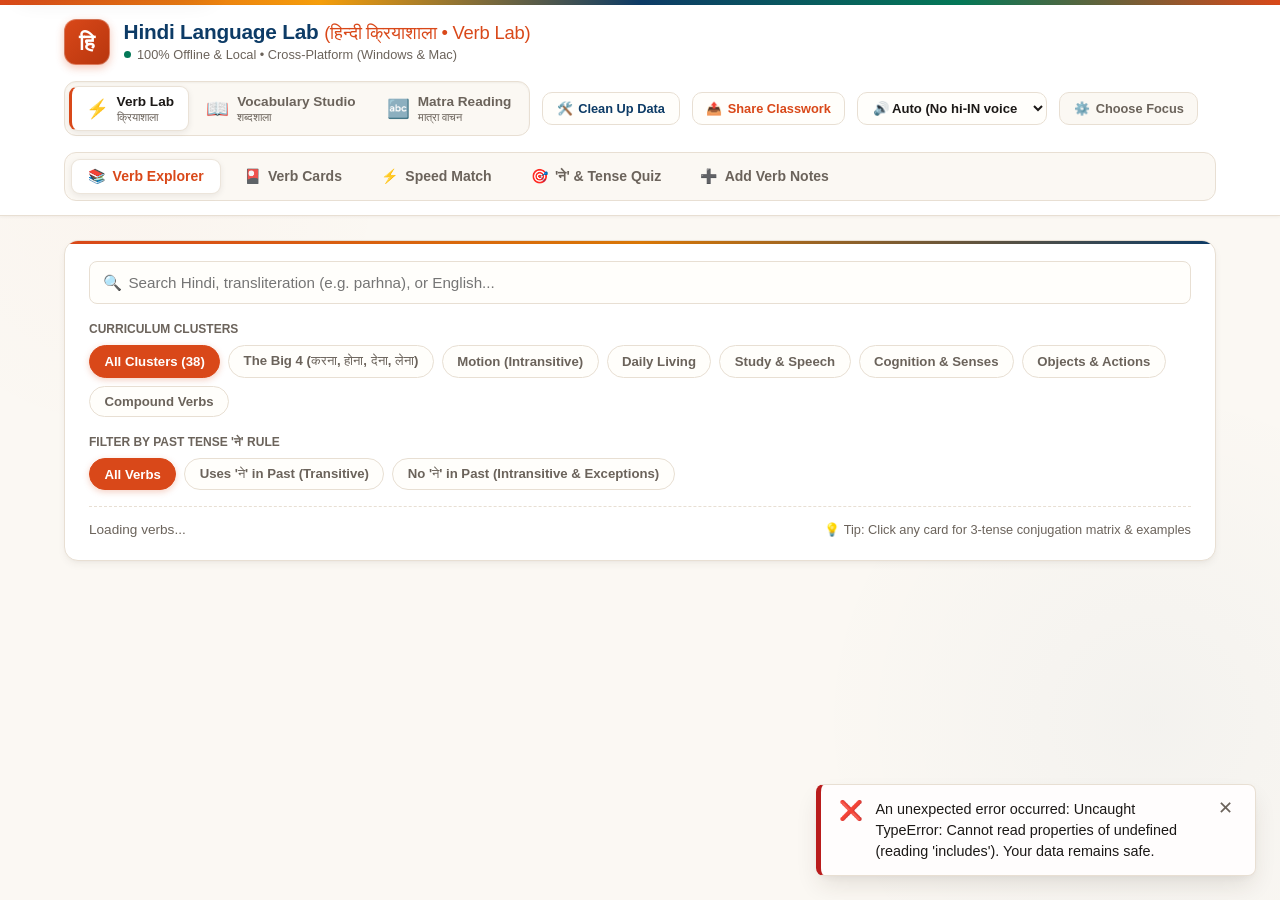
==== commit fe573207: "Add AirDrop / Web Share compressed URL classwork sharing and #import auto-load" ====
--- a/index.html
+++ b/index.html
@@ -7,9 +7,9 @@
   <meta name="mobile-web-app-capable" content="yes">
   <meta name="apple-mobile-web-app-capable" content="yes">
   <meta name="apple-mobile-web-app-status-bar-style" content="default">
-  <meta name="apple-mobile-web-app-title" content="Hungarian Lab">
+  <meta name="apple-mobile-web-app-title" content="Hindi Lab">
   <meta name="format-detection" content="telephone=no">
-  <title>Hungarian Language Lab (Magyar Nyelvi Labor) - Verbs, Vocabulary &amp; Pronunciation</title>
+  <title>Hindi Language Lab (हिन्दी अभ्यासशाला) - Verbs & Vocabulary</title>
   <link rel="stylesheet" href="styles.css">
 </head>
 <body>
@@ -19,53 +19,53 @@
   <!-- Accessibility: Dynamic Live Region Announcer for Screen Readers -->
   <div id="a11y-announcer" class="sr-only" aria-live="polite" aria-atomic="true"></div>
 
-  <!-- Hungarian Tricolor Accent Ribbon -->
-  <div class="top-ornament-bar" aria-hidden="true" style="background: linear-gradient(90deg, #ce2939 0%, #ce2939 33%, #ffffff 33%, #ffffff 66%, #477050 66%, #477050 100%); height: 5px; border-bottom: 1px solid var(--border);"></div>
+  <!-- Festive Indian Accent Ribbon -->
+  <div class="top-ornament-bar" aria-hidden="true"></div>
 
   <!-- App Header -->
   <header>
     <div class="header-container">
       <div class="logo-group">
-        <div class="logo-badge" aria-hidden="true">HU</div>
+        <div class="logo-badge" aria-hidden="true">हि</div>
         <div class="logo-text">
-          <h1 id="app-main-title">Hungarian Language Lab <span id="app-title-sub" style="font-weight:400; font-family:var(--font-hindi); font-size:1.15rem; color:var(--primary);">(Magyar Nyelvi Labor)</span></h1>
-          <p class="app-tagline"><span class="status-dot" aria-hidden="true"></span> 100% Offline &amp; Local • Config-Driven Language Pack Engine (hu-HU)</p>
+          <h1 id="app-main-title">Hindi Language Lab <span id="app-title-sub" style="font-weight:400; font-family:var(--font-hindi); font-size:1.15rem; color:var(--primary);">(हिन्दी अभ्यासशाला)</span></h1>
+          <p class="app-tagline"><span class="status-dot" aria-hidden="true"></span> 100% Offline & Local • Cross-Platform (Windows & Mac)</p>
         </div>
       </div>
 
       <!-- Module Focus Switcher -->
       <div class="header-actions">
         <div class="focus-pill-switcher" role="radiogroup" aria-label="Select Learning Module">
-          <button type="button" class="focus-pill-btn active" id="focus-verbs-btn" data-module="verbs" role="radio" aria-checked="true" aria-label="Switch to Verb Lab (Igelabor)">
+          <button type="button" class="focus-pill-btn active" id="focus-verbs-btn" data-module="verbs" role="radio" aria-checked="true" aria-label="Switch to Verb Lab (क्रियाशाला)">
             <span class="focus-pill-icon">⚡</span>
             <span class="focus-pill-text">
               <span class="focus-pill-title">Verb Lab</span><span class="focus-pill-short" aria-hidden="true">Verbs</span>
-              <span class="focus-pill-sub">Igelabor</span>
+              <span class="focus-pill-sub">क्रियाशाला</span>
             </span>
           </button>
-          <button type="button" class="focus-pill-btn" id="focus-vocab-btn" data-module="vocab" role="radio" aria-checked="false" aria-label="Switch to Vocabulary Studio (Szókincs)">
+          <button type="button" class="focus-pill-btn" id="focus-vocab-btn" data-module="vocab" role="radio" aria-checked="false" aria-label="Switch to Vocabulary Studio (शब्दशाला)">
             <span class="focus-pill-icon">📖</span>
             <span class="focus-pill-text">
               <span class="focus-pill-title">Vocabulary Studio</span><span class="focus-pill-short" aria-hidden="true">Vocab</span>
-              <span class="focus-pill-sub">Szókincs</span>
+              <span class="focus-pill-sub">शब्दशाला</span>
             </span>
           </button>
-          <button type="button" class="focus-pill-btn" id="focus-matra-btn" data-module="matras" role="radio" aria-checked="false" aria-label="Switch to Sounds &amp; Pairs (Kiejtés és Hangok)">
+          <button type="button" class="focus-pill-btn" id="focus-matra-btn" data-module="matras" role="radio" aria-checked="false" aria-label="Switch to Matra Reading Practice (मात्रा वाचन)">
             <span class="focus-pill-icon">🔤</span>
             <span class="focus-pill-text">
-              <span class="focus-pill-title">Sounds &amp; Pairs</span><span class="focus-pill-short" aria-hidden="true">Sounds</span>
-              <span class="focus-pill-sub">Kiejtés</span>
+              <span class="focus-pill-title">Matra Reading</span><span class="focus-pill-short" aria-hidden="true">Matras</span>
+              <span class="focus-pill-sub">मात्रा वाचन</span>
             </span>
           </button>
         </div>
-        <button type="button" class="switch-focus-btn" id="open-lexicon-manager-btn" aria-label="Open Data Cleanup &amp; Lexicon Manager" title="Clean up, edit, and sanitize saved words database (Shortcut: D)" style="background:var(--card-warm); border:1.5px solid var(--border); color:var(--secondary); font-weight:600;">
+        <button type="button" class="switch-focus-btn" id="open-lexicon-manager-btn" aria-label="Open Data Cleanup & Lexicon Manager" title="Clean up, edit, and sanitize saved words database (Shortcut: D)" style="background:var(--card-warm); border:1.5px solid var(--border); color:var(--secondary); font-weight:600;">
           <span aria-hidden="true">🛠️</span> <span class="btn-label">Clean Up Data</span>
         </button>
         <button type="button" class="switch-focus-btn" id="share-classwork-btn" aria-label="Share classwork via AirDrop or link" title="Share your custom classwork words &amp; verbs via AirDrop or URL" style="background:var(--card-warm); border:1.5px solid var(--border); color:var(--primary); font-weight:600;">
           <span aria-hidden="true">📤</span> <span class="btn-label">Share Classwork</span>
         </button>
-        <select id="voice-selector" aria-label="Select speech voice" title="Choose pronunciation voice" style="padding:0.45rem 0.65rem; border-radius:10px; border:1.5px solid var(--border); background:var(--card-warm); color:var(--text-main); font-size:0.82rem; font-weight:600; max-width:190px; cursor:pointer;">
-          <option value="auto">🔊 Voice: Auto</option>
+        <select id="voice-selector" aria-label="Select Hindi speech voice" title="Choose Hindi pronunciation voice" style="padding:0.45rem 0.65rem; border-radius:10px; border:1.5px solid var(--border); background:var(--card-warm); color:var(--text-main); font-size:0.82rem; font-weight:600; max-width:190px; cursor:pointer;">
+          <option value="auto">🔊 Voice: Auto (hi-IN)</option>
         </select>
         <button type="button" class="switch-focus-btn" id="open-focus-modal-btn" aria-label="Open learning focus chooser dialog (Shortcut: Key M)" title="Choose learning focus (Shortcut: M)">
           <span aria-hidden="true">⚙️</span> <span class="btn-label">Choose Focus</span>
@@ -85,7 +85,7 @@
             <span class="tab-icon" aria-hidden="true">⚡</span> <span class="tab-short" aria-hidden="true">Match</span><span class="tab-text" id="nav-text-match">Speed Match</span>
           </button>
           <button role="tab" id="tab-nav-quiz" aria-selected="false" class="nav-btn" data-tab-type="quiz">
-            <span class="tab-icon" aria-hidden="true">🎯</span> <span class="tab-short" aria-hidden="true">Quiz</span><span class="tab-text" id="nav-text-quiz">Definite &amp; Tense Quiz</span>
+            <span class="tab-icon" aria-hidden="true">🎯</span> <span class="tab-short" aria-hidden="true">Quiz</span><span class="tab-text" id="nav-text-quiz">'ने' & Tense Quiz</span>
           </button>
           <button role="tab" id="tab-nav-notes" aria-selected="false" class="nav-btn" data-tab-type="notes">
             <span class="tab-icon" aria-hidden="true">➕</span> <span class="tab-short" aria-hidden="true">Add</span><span class="tab-text" id="nav-text-notes">Add from Notes</span>
@@ -97,7 +97,7 @@
 
   <main id="main-content">
     <!-- =====================================================================
-         MODULE 1: VERB LAB (Igelabor)
+         MODULE 1: VERB LAB (क्रियाशाला)
          ===================================================================== -->
 
     <!-- TAB 1 (VERBS): VERB EXPLORER -->
@@ -106,7 +106,7 @@
         <div class="search-row">
           <div class="search-input-wrap">
             <span class="search-icon">🔍</span>
-            <input type="text" id="verb-search" class="search-input" placeholder="Search Hungarian verb (e.g. olvas, eszik, megy), pronunciation, or English...">
+            <input type="text" id="verb-search" class="search-input" placeholder="Search Hindi, transliteration (e.g. parhna), or English...">
           </div>
         </div>
 
@@ -115,31 +115,31 @@
             Curriculum Clusters
           </div>
           <div class="filter-tags">
-            <button class="filter-chip active" data-cluster="all">All Clusters (20)</button>
-            <button class="filter-chip" data-cluster="The Big 4 Irregulars">The Big 4 (van, megy, jön, csinál)</button>
-            <button class="filter-chip" data-cluster="-ik Verbs &amp; Dining">-ik Verbs &amp; Dining (eszik, iszik)</button>
-            <button class="filter-chip" data-cluster="Motion &amp; Movement">Motion (Intransitive)</button>
+            <button class="filter-chip active" data-cluster="all">All Clusters (38)</button>
+            <button class="filter-chip" data-cluster="The Big 4 Irregulars">The Big 4 (करना, होना, देना, लेना)</button>
+            <button class="filter-chip" data-cluster="Motion & Movement">Motion (Intransitive)</button>
             <button class="filter-chip" data-cluster="Daily Essentials">Daily Living</button>
-            <button class="filter-chip" data-cluster="Study &amp; Communication">Study &amp; Speech</button>
-            <button class="filter-chip" data-cluster="Perception &amp; Mind">Cognition &amp; Senses</button>
-            <button class="filter-chip" data-cluster="Objects &amp; Actions">Objects &amp; Actions</button>
+            <button class="filter-chip" data-cluster="Study & Communication">Study & Speech</button>
+            <button class="filter-chip" data-cluster="Perception & Mind">Cognition & Senses</button>
+            <button class="filter-chip" data-cluster="Objects & Actions">Objects & Actions</button>
+            <button class="filter-chip" data-cluster="Nominal Compound Verbs">Compound Verbs</button>
           </div>
         </div>
 
         <div>
           <div style="font-size:0.75rem; font-weight:700; text-transform:uppercase; color:var(--text-muted); margin-bottom:0.4rem;">
-            Filter by Definite (Tárgyas) vs Indefinite (Alanyi) Conjugation
+            Filter by Past Tense 'ने' Rule
           </div>
           <div class="filter-tags">
             <button class="filter-chip active" data-ne="all">All Verbs</button>
-            <button class="filter-chip ne-true" data-ne="takes-ne">Takes Definite Conjugation (-om/-od/-ja • Transitive)</button>
-            <button class="filter-chip ne-false" data-ne="no-ne">Indefinite Only (Alanyi • Intransitive)</button>
+            <button class="filter-chip ne-true" data-ne="takes-ne">Uses 'ने' in Past (Transitive)</button>
+            <button class="filter-chip ne-false" data-ne="no-ne">No 'ने' in Past (Intransitive & Exceptions)</button>
           </div>
         </div>
 
         <div class="stats-summary">
           <span id="verb-count-label">Loading verbs...</span>
-          <span style="font-size:0.8rem;">💡 Tip: Click any card for Indefinite, Definite &amp; Past conjugation matrix</span>
+          <span style="font-size:0.8rem;">💡 Tip: Click any card for 3-tense conjugation matrix & examples</span>
         </div>
       </div>
 
@@ -152,11 +152,11 @@
       <div class="flashcard-arena">
         <div class="flashcard-header">
           <div>
-            <strong id="flash-progress" style="color:var(--text-muted); font-size:0.95rem;">Card 1 of 20</strong>
+            <strong id="flash-progress" style="color:var(--text-muted); font-size:0.95rem;">Card 1 of 38</strong>
           </div>
           <div class="flashcard-settings">
-            <button id="toggle-translit-btn" class="toggle-btn" aria-label="Toggle phonetic guide display">Show Pronunciation</button>
-            <button id="toggle-direction-btn" class="toggle-btn" aria-label="Toggle prompt language direction">Prompt: Hungarian</button>
+            <button id="toggle-translit-btn" class="toggle-btn" aria-label="Toggle transliteration display">Show Romanization</button>
+            <button id="toggle-direction-btn" class="toggle-btn" aria-label="Toggle prompt language direction">Prompt: Hindi</button>
             <button id="shuffle-cards-btn" class="toggle-btn" aria-label="Shuffle flashcards">
               <span aria-hidden="true">🔀</span> Shuffle
             </button>
@@ -193,12 +193,12 @@
           <div>
             <h2 style="font-size:1.4rem;">⚡ Verb Speed Match Drill</h2>
             <p id="match-status" style="color:var(--text-muted); font-size:0.9rem;" aria-live="polite">
-              Click a Hungarian verb, then match its English meaning.
+              Click a Hindi verb, then match its English meaning.
             </p>
           </div>
           <div class="game-header-actions" style="display:flex; align-items:center; gap:0.6rem; flex-wrap:wrap;">
-            <button class="toggle-btn match-toggle-translit-btn" id="match-toggle-translit-btn" type="button" aria-label="Toggle phonetic guide display" aria-pressed="false" title="Show or hide pronunciation guide (Shortcut: T)">
-              <span class="match-translit-icon" aria-hidden="true">🔤</span> <span class="match-translit-label">Hide Pronunciation</span>
+            <button class="toggle-btn match-toggle-translit-btn" id="match-toggle-translit-btn" type="button" aria-label="Toggle Roman transliterations display" aria-pressed="false" title="Show or hide Roman transliterations (Shortcut: T)">
+              <span class="match-translit-icon" aria-hidden="true">🔤</span> <span class="match-translit-label">Hide Romanization</span>
             </button>
             <button class="action-btn nav-card" id="restart-match-btn" style="flex:none; padding:0.5rem 1rem;" aria-label="Restart speed match round">
               <span aria-hidden="true">🔄</span> New Round
@@ -207,20 +207,20 @@
         </div>
 
         <div class="match-grid">
-          <div class="match-column" id="match-hindi-col" role="group" aria-label="Hungarian Verbs"></div>
+          <div class="match-column" id="match-hindi-col" role="group" aria-label="Hindi Verbs"></div>
           <div class="match-column" id="match-english-col" role="group" aria-label="English Meanings"></div>
         </div>
       </div>
     </section>
 
-    <!-- TAB 4 (VERBS): DEFINITE vs INDEFINITE & CONJUGATION QUIZ -->
+    <!-- TAB 4 (VERBS): 'ने' & CONJUGATION QUIZ -->
     <section id="quiz-tab" role="tabpanel" aria-labelledby="tab-nav-quiz" class="tab-content" tabindex="0">
       <div class="quiz-container">
         <div class="quiz-header-bar">
           <div>
-            <h2 style="font-size:1.35rem;">🎯 Verb Grammar: Definite vs Indefinite &amp; Past Quiz</h2>
+            <h2 style="font-size:1.35rem;">🎯 Verb Grammar & 'ने' Quiz</h2>
             <p style="font-size:0.85rem; color:var(--text-muted);">
-              Drills for Definite (Tárgyas) vs Indefinite (Alanyi) conjugation, -ik verbs, and Past tense (-t/-ott/-ett).
+              Drills for the Ergative 'ने' rule, irregular past forms, and gender agreement.
             </p>
           </div>
           <div class="quiz-stats-group">
@@ -245,15 +245,15 @@
                 <span aria-hidden="true">🎯</span> Verb Drill:
               </label>
               <select id="verbs-quiz-topic-select" class="targeted-quiz-select" style="flex:1;" aria-label="Select Verb Quiz Topic">
-                <option value="mixed">🔄 Comprehensive: Definite vs Indefinite &amp; Past (Mixed)</option>
-                <option value="ne-rule">⚡ Transitive Definite (Tárgyas) vs Indefinite Focus</option>
-                <option value="irregular-past">🔥 Past Tense (-t/-ott/-ett) &amp; Irregulars Only</option>
-                <option value="continuous-agreement">🏃 Definite Object Conjugation (-om/-od/-ja) Focus</option>
+                <option value="mixed">🔄 Comprehensive: 'ने' Rule, Irregulars & Agreement (Mixed)</option>
+                <option value="ne-rule">⚡ Transitive Past 'ने' Rule Focus</option>
+                <option value="irregular-past">🔥 Irregular Past Forms Only</option>
+                <option value="continuous-agreement">🏃 Continuous & Gender Agreement Focus</option>
               </select>
             </div>
           </div>
           <div id="verbs-quiz-topic-desc" style="font-size:0.825rem; color:var(--text-muted); margin-top:0.45rem; line-height:1.4;">
-            Drills for Definite (Tárgyas) vs Indefinite (Alanyi) conjugation, -ik verbs, and past tense forms across all verbs.
+            Drills for the Ergative 'ने' rule, irregular past forms, and gender agreement across all verbs.
           </div>
         </div>
 
@@ -280,7 +280,7 @@
             <div>
               <h2 style="font-size:1.4rem;">📥 Ingest Verb Notes</h2>
               <p style="font-size:0.9rem; color:var(--text-muted);">
-                Paste typed notes or drop a file (.pdf, .rtf, .txt, .md, .csv, .json). Automatically extracts Hungarian verbs, generates phonetic guides, and detects transitivity (Definite vs Indefinite).
+                Paste typed notes or drop a file (.pdf, .rtf, .txt, .md, .csv, .json). Automatically extracts Hindi verbs ending in -ना, isolates stems, and detects transitivity ('ने' rule).
               </p>
             </div>
             <button id="load-sample-notes-btn" class="action-btn nav-card" style="font-size:0.8rem; padding:0.4rem 0.8rem; flex:none;">
@@ -321,19 +321,19 @@
               Or paste typed lecture notes directly:
             </label>
             <textarea id="notes-raw-text" class="notes-textarea" placeholder="Paste notes in any format, e.g.:
-- táncol (taan-tsol) - to dance
-- énekel (ee-ne-kel) - to sing
-- úszik: to swim
-- kinyit | to open | tr"></textarea>
+- नाचना (nācnā) - to dance
+- गाना (gānā) - to sing
+- तैरना: to swim
+- खोलना | to open | tr"></textarea>
           </div>
 
           <div class="format-hints">
-            💡 <strong>Smart Parser supports:</strong> Bullet lists (`- szó: meaning`), tables (`szó | meaning`), CSV (`1.,táncol,to dance`), or parentheses for pronunciation guide.
+            💡 <strong>Smart Parser supports:</strong> Bullet lists (`- शब्द: meaning`), tables (`शब्द | meaning`), numbered lists, parentheses for transliteration, or raw paragraphs containing Hindi verbs ending in <em>-ना</em>.
           </div>
 
           <div style="margin-top:1.25rem; display:flex; justify-content:flex-end;">
             <button id="analyze-notes-btn" class="action-btn good" style="max-width:240px; padding:0.75rem 1.25rem;">
-              Analyze &amp; Extract Verbs
+              Analyze & Extract Verbs
             </button>
           </div>
         </div>
@@ -365,7 +365,7 @@
           <div style="margin-bottom:0.85rem; display:flex; gap:0.5rem; align-items:center; flex-wrap:wrap;">
             <div class="search-input-wrap" style="flex:1; min-width:240px; max-width:380px;">
               <span class="search-icon">🔍</span>
-              <input type="text" id="preview-search-input" class="search-input" placeholder="Search extracted verbs (Hungarian, Phonetic, English)..." style="padding-top:0.45rem; padding-bottom:0.45rem; font-size:0.88rem;">
+              <input type="text" id="preview-search-input" class="search-input" placeholder="Search extracted verbs (Hindi, Roman, English)..." style="padding-top:0.45rem; padding-bottom:0.45rem; font-size:0.88rem;">
             </div>
             <button type="button" id="preview-search-clear-btn" class="action-btn nav-card" style="display:none; font-size:0.8rem; padding:0.45rem 0.75rem;">Clear</button>
             <span id="preview-search-status" style="font-size:0.82rem; color:var(--text-muted);"></span>
@@ -376,10 +376,10 @@
               <thead>
                 <tr>
                   <th style="width:36px;"><input type="checkbox" id="select-all-preview" checked aria-label="Select all verbs"></th>
-                  <th style="min-width:140px;">Hungarian Verb (3sg)</th>
-                  <th style="min-width:130px;">Pronunciation Guide</th>
+                  <th style="min-width:140px;">Hindi Verb (Devanagari)</th>
+                  <th style="min-width:130px;">Romanization</th>
                   <th style="min-width:170px;">English Meaning</th>
-                  <th style="min-width:150px;">Transitivity (Definite)</th>
+                  <th style="min-width:150px;">Transitivity ('ने')</th>
                   <th style="min-width:140px;">Quality / Status</th>
                   <th style="width:36px;" title="Remove row"></th>
                 </tr>
@@ -401,12 +401,12 @@
             <form id="add-verb-form" style="display:flex; flex-direction:column; gap:1.2rem;">
               <div style="display:grid; grid-template-columns: 1fr 1fr; gap:1rem;">
                 <div>
-                  <label style="font-size:0.85rem; font-weight:600; display:block; margin-bottom:0.3rem;">Hungarian Verb (3rd Person / Citation) *</label>
-                  <input type="text" id="custom-hindi" class="search-input" placeholder="e.g. táncol" required style="font-family:var(--font-hindi); font-size:1.2rem;">
+                  <label style="font-size:0.85rem; font-weight:600; display:block; margin-bottom:0.3rem;">Infinitive in Devanagari *</label>
+                  <input type="text" id="custom-hindi" class="search-input" placeholder="e.g. नाचना" required style="font-family:var(--font-hindi); font-size:1.2rem;">
                 </div>
                 <div>
-                  <label style="font-size:0.85rem; font-weight:600; display:block; margin-bottom:0.3rem;">Pronunciation Guide</label>
-                  <input type="text" id="custom-roman" class="search-input" placeholder="e.g. taan-tsol">
+                  <label style="font-size:0.85rem; font-weight:600; display:block; margin-bottom:0.3rem;">Transliteration (Roman)</label>
+                  <input type="text" id="custom-roman" class="search-input" placeholder="e.g. nācnā">
                 </div>
               </div>
 
@@ -416,27 +416,27 @@
                   <input type="text" id="custom-english" class="search-input" placeholder="e.g. to dance" required>
                 </div>
                 <div>
-                  <label style="font-size:0.85rem; font-weight:600; display:block; margin-bottom:0.3rem;">Conjugation Type (Definite / Indefinite) *</label>
+                  <label style="font-size:0.85rem; font-weight:600; display:block; margin-bottom:0.3rem;">Transitivity (Past 'ने') *</label>
                   <select id="custom-transitivity" class="search-input" style="background:white;">
-                    <option value="Intransitive">Indefinite Only (Alanyi - Intransitive)</option>
-                    <option value="Transitive">Takes Definite (Tárgyas - Transitive)</option>
+                    <option value="Intransitive">Intransitive (No 'ने' in past)</option>
+                    <option value="Transitive">Transitive (Takes 'ने' in past)</option>
                   </select>
                 </div>
               </div>
 
               <div>
                 <label style="font-size:0.85rem; font-weight:600; display:block; margin-bottom:0.3rem;">Memory Mnemonic / Hook</label>
-                <input type="text" id="custom-mnemonic" class="search-input" placeholder="e.g. TÁNC-ol sounds like DANCE!">
+                <input type="text" id="custom-mnemonic" class="search-input" placeholder="e.g. NACHO cheese makes you want to dance (nācnā)">
               </div>
 
               <div style="display:grid; grid-template-columns: 1fr 1fr; gap:1rem;">
                 <div>
-                  <label style="font-size:0.85rem; font-weight:600; display:block; margin-bottom:0.3rem;">Example Sentence (Hungarian)</label>
-                  <input type="text" id="custom-example-hindi" class="search-input" placeholder="e.g. Ő nagyon jól táncol.">
+                  <label style="font-size:0.85rem; font-weight:600; display:block; margin-bottom:0.3rem;">Example Sentence (Hindi)</label>
+                  <input type="text" id="custom-example-hindi" class="search-input" placeholder="e.g. वह अच्छा नाचती है।">
                 </div>
                 <div>
                   <label style="font-size:0.85rem; font-weight:600; display:block; margin-bottom:0.3rem;">Example Translation</label>
-                  <input type="text" id="custom-example-english" class="search-input" placeholder="e.g. She dances very well.">
+                  <input type="text" id="custom-example-english" class="search-input" placeholder="e.g. She dances well.">
                 </div>
               </div>
 
@@ -475,7 +475,7 @@
     </section>
 
     <!-- =====================================================================
-         MODULE 2: VOCABULARY STUDIO (Szókincs - Nouns, Adjectives &amp; Harmony)
+         MODULE 2: VOCABULARY STUDIO (शब्दशाला - Nouns & Adjectives)
          ===================================================================== -->
 
     <!-- TAB 1 (VOCAB): VOCABULARY EXPLORER -->
@@ -484,7 +484,7 @@
         <div class="search-row">
           <div class="search-input-wrap">
             <span class="search-icon">🔍</span>
-            <input type="text" id="vocab-search" class="search-input" placeholder="Search Hungarian (e.g. könyv, jó, szoba), pronunciation, or English...">
+            <input type="text" id="vocab-search" class="search-input" placeholder="Search Hindi, transliteration (e.g. kitab, accha), or English...">
           </div>
         </div>
 
@@ -494,24 +494,24 @@
           </div>
           <div class="filter-tags">
             <button class="filter-chip active" data-vocab-pos="all">All Words</button>
-            <button class="filter-chip" data-vocab-pos="Noun">Nouns (Főnév)</button>
-            <button class="filter-chip" data-vocab-pos="Adjective">Adjectives (Melléknév)</button>
-            <button class="filter-chip" data-vocab-pos="Pronoun">Pronouns (Névmás)</button>
-            <button class="filter-chip" data-vocab-pos="Postposition">Postpositions (Névutó)</button>
-            <button class="filter-chip" data-vocab-pos="Adverb">Adverbs (Határozószó)</button>
-            <button class="filter-chip" data-vocab-pos="Expression">Expressions (Kifejezés)</button>
+            <button class="filter-chip" data-vocab-pos="Noun">Nouns (संज्ञा)</button>
+            <button class="filter-chip" data-vocab-pos="Adjective">Adjectives (विशेषण)</button>
+            <button class="filter-chip" data-vocab-pos="Pronoun">Pronouns (सर्वनाम)</button>
+            <button class="filter-chip" data-vocab-pos="Postposition">Postpositions (परसर्ग)</button>
+            <button class="filter-chip" data-vocab-pos="Adverb">Adverbs (क्रियाविशेषण)</button>
+            <button class="filter-chip" data-vocab-pos="Expression">Expressions (वाक्यांश)</button>
           </div>
         </div>
 
         <div>
           <div style="font-size:0.75rem; font-weight:700; text-transform:uppercase; color:var(--text-muted); margin-bottom:0.4rem;">
-            Filter by Vowel Harmony (Magánhangzó-harmónia)
+            Filter by Grammatical Gender
           </div>
           <div class="filter-tags">
-            <button class="filter-chip active" data-vocab-gender="all">All Harmony Classes</button>
-            <button class="filter-chip" data-vocab-gender="Back" style="color:#1e40af;">Back Vowels (Mély: a, á, o, ó, u, ú - B)</button>
-            <button class="filter-chip" data-vocab-gender="Front" style="color:#be123c;">Front Vowels (Magas: e, é, i, í, ö, ő, ü, ű - F)</button>
-            <button class="filter-chip" data-vocab-gender="none">Invariable / Mixed</button>
+            <button class="filter-chip active" data-vocab-gender="all">All Genders</button>
+            <button class="filter-chip" data-vocab-gender="Masculine" style="color:#1e40af;">Masculine (पुल्लिंग - M)</button>
+            <button class="filter-chip" data-vocab-gender="Feminine" style="color:#be123c;">Feminine (स्त्रीलिंग - F)</button>
+            <button class="filter-chip" data-vocab-gender="none">Invariable / None</button>
           </div>
         </div>
 
@@ -521,22 +521,22 @@
           </div>
           <div class="filter-tags">
             <button class="filter-chip active" data-vocab-category="all">All Categories</button>
-            <button class="filter-chip" data-vocab-category="People &amp; Family">People &amp; Family</button>
-            <button class="filter-chip" data-vocab-category="Home &amp; Everyday">Home &amp; Everyday</button>
-            <button class="filter-chip" data-vocab-category="Food &amp; Drinks">Food &amp; Drinks</button>
-            <button class="filter-chip" data-vocab-category="Places &amp; Nature">Places &amp; Nature</button>
+            <button class="filter-chip" data-vocab-category="People & Family">People & Family</button>
+            <button class="filter-chip" data-vocab-category="Home & Everyday">Home & Everyday</button>
+            <button class="filter-chip" data-vocab-category="Food & Drinks">Food & Drinks</button>
+            <button class="filter-chip" data-vocab-category="Places & Nature">Places & Nature</button>
             <button class="filter-chip" data-vocab-category="Descriptive Adjectives">Descriptive Adjectives</button>
-            <button class="filter-chip" data-vocab-category="Colors &amp; Shapes">Colors &amp; Shapes</button>
-            <button class="filter-chip" data-vocab-category="Postpositions &amp; Connectors">Postpositions &amp; Connectors</button>
-            <button class="filter-chip" data-vocab-category="Time &amp; Calendar">Time &amp; Calendar</button>
-            <button class="filter-chip" data-vocab-category="Question Words &amp; Pronouns">Question Words &amp; Pronouns</button>
-            <button class="filter-chip" data-vocab-category="Swearing &amp; Slang">🌶️ Swearing &amp; Slang</button>
+            <button class="filter-chip" data-vocab-category="Colors & Shapes">Colors & Shapes</button>
+            <button class="filter-chip" data-vocab-category="Postpositions & Connectors">Postpositions & Connectors</button>
+            <button class="filter-chip" data-vocab-category="Time & Calendar">Time & Calendar</button>
+            <button class="filter-chip" data-vocab-category="Question Words & Pronouns">Question Words & Pronouns</button>
+            <button class="filter-chip" data-vocab-category="Swearing & Slang">🌶️ Swearing &amp; Slang</button>
           </div>
         </div>
 
         <div class="stats-summary">
           <span id="vocab-count-label">Loading vocabulary...</span>
-          <span style="font-size:0.8rem;">💡 Tip: Click any card for full vowel harmony, plural (-k) &amp; accusative (-t) breakdown</span>
+          <span style="font-size:0.8rem;">💡 Tip: Click any card for full gender, plural & inflection breakdown</span>
         </div>
       </div>
 
@@ -549,11 +549,11 @@
       <div class="flashcard-arena">
         <div class="flashcard-header">
           <div>
-            <strong id="vocab-flash-progress" style="color:var(--text-muted); font-size:0.95rem;">Card 1 of 38</strong>
+            <strong id="vocab-flash-progress" style="color:var(--text-muted); font-size:0.95rem;">Card 1 of 71</strong>
           </div>
           <div class="flashcard-settings">
-            <button id="vocab-toggle-translit-btn" class="toggle-btn" aria-label="Toggle phonetic guide display">Show Pronunciation</button>
-            <button id="vocab-toggle-direction-btn" class="toggle-btn" aria-label="Toggle prompt language direction">Prompt: Hungarian</button>
+            <button id="vocab-toggle-translit-btn" class="toggle-btn" aria-label="Toggle transliteration display">Show Romanization</button>
+            <button id="vocab-toggle-direction-btn" class="toggle-btn" aria-label="Toggle prompt language direction">Prompt: Hindi</button>
             <button id="vocab-shuffle-cards-btn" class="toggle-btn" aria-label="Shuffle vocabulary flashcards">
               <span aria-hidden="true">🔀</span> Shuffle
             </button>
@@ -590,12 +590,12 @@
           <div>
             <h2 style="font-size:1.4rem;">⚡ Vocab Speed Match Drill</h2>
             <p id="vocab-match-status" style="color:var(--text-muted); font-size:0.9rem;" aria-live="polite">
-              Click a Hungarian word, then match its English meaning.
+              Click a Hindi word, then match its English meaning.
             </p>
           </div>
           <div class="game-header-actions" style="display:flex; align-items:center; gap:0.6rem; flex-wrap:wrap;">
-            <button class="toggle-btn match-toggle-translit-btn" id="vocab-match-toggle-translit-btn" type="button" aria-label="Toggle phonetic guide display" aria-pressed="false" title="Show or hide pronunciation guide (Shortcut: T)">
-              <span class="match-translit-icon" aria-hidden="true">🔤</span> <span class="match-translit-label">Hide Pronunciation</span>
+            <button class="toggle-btn match-toggle-translit-btn" id="vocab-match-toggle-translit-btn" type="button" aria-label="Toggle Roman transliterations display" aria-pressed="false" title="Show or hide Roman transliterations (Shortcut: T)">
+              <span class="match-translit-icon" aria-hidden="true">🔤</span> <span class="match-translit-label">Hide Romanization</span>
             </button>
             <button class="action-btn nav-card" id="vocab-restart-match-btn" style="flex:none; padding:0.5rem 1rem;" aria-label="Restart speed match round">
               <span aria-hidden="true">🔄</span> New Round
@@ -604,20 +604,20 @@
         </div>
 
         <div class="match-grid">
-          <div class="match-column" id="vocab-match-hindi-col" role="group" aria-label="Hungarian Words"></div>
+          <div class="match-column" id="vocab-match-hindi-col" role="group" aria-label="Hindi Words"></div>
           <div class="match-column" id="vocab-match-english-col" role="group" aria-label="English Meanings"></div>
         </div>
       </div>
     </section>
 
-    <!-- TAB 4 (VOCAB): VOWEL HARMONY & PLURAL/CASE QUIZ -->
+    <!-- TAB 4 (VOCAB): GENDER & AGREEMENT QUIZ -->
     <section id="vocab-quiz-tab" role="tabpanel" aria-labelledby="tab-nav-quiz" class="tab-content" tabindex="0">
       <div class="quiz-container">
         <div class="quiz-header-bar">
           <div>
-            <h2 style="font-size:1.35rem;">🎯 Vowel Harmony, Plurals &amp; Cases Quiz</h2>
+            <h2 style="font-size:1.35rem;">🎯 Gender & Agreement Quiz (लिंग व विशेषण)</h2>
             <p style="font-size:0.85rem; color:var(--text-muted);">
-              Drills for Back (Mély) vs Front (Magas) Vowel Harmony, Plural (-k/-ok/-ek/-ök), and Accusative (-t) forms.
+              Drills for Grammatical Gender (M/F), Adjective-Noun Agreement, Plural forms, and Oblique case.
             </p>
           </div>
           <div class="quiz-stats-group">
@@ -642,14 +642,14 @@
                 <span aria-hidden="true">🎯</span> Topic Drill:
               </label>
               <select id="vocab-quiz-topic-select" class="targeted-quiz-select" style="flex:1;" aria-label="Select Quiz Topic">
-                <option value="mixed">🔄 Comprehensive: Vowel Harmony, Plurals &amp; Cases (Mixed)</option>
+                <option value="mixed">🔄 Comprehensive: Gender, Plurals & Agreement (Mixed)</option>
                 <optgroup label="Targeted Practice Packs">
-                  <option value="days-of-week">🗓️ Days of the Week (A hét napjai)</option>
-                  <option value="question-words">❓ Question Words (Kérdőszavak)</option>
-                  <option value="time-frequency">⏰ Time &amp; Frequency (Idő és gyakoriság)</option>
-                  <option value="directions">🧭 Directions &amp; Positions (Irányok és névutók)</option>
-                  <option value="numbers-1-10">🔢 Numbers 1–10 (Számok 1–10)</option>
-                  <option value="swearing-slang">🌶️ Swearing &amp; Slang (Káromkodás)</option>
+                  <option value="days-of-week">🗓️ Days of the Week (सप्ताह के दिन)</option>
+                  <option value="question-words">❓ Question Words (प्रश्नवाचक शब्द)</option>
+                  <option value="time-frequency">⏰ Time & Frequency (समय व आवृत्ति)</option>
+                  <option value="directions">🧭 Directions & Positions (दिशाएँ)</option>
+                  <option value="numbers-1-10">🔢 Numbers 1–10 (संख्याएँ १–१०)</option>
+                  <option value="swearing-slang">🌶️ Swearing & Slang (गाली-गलौज)</option>
                 </optgroup>
                 <optgroup label="My Custom Quizzes" id="vocab-custom-quiz-optgroup">
                   <!-- Custom user quizzes will be inserted here dynamically -->
@@ -666,7 +666,7 @@
             </div>
           </div>
           <div id="targeted-quiz-topic-desc" style="font-size:0.825rem; color:var(--text-muted); margin-top:0.45rem; line-height:1.4;">
-            Drills for Back vs Front Vowel Harmony, Plural (-k/-ok/-ek/-ök), and Accusative (-t) across core curriculum.
+            Drill for Grammatical Gender (M/F), Adjective-Noun Agreement, Plural forms, and Oblique case across core curriculum.
           </div>
         </div>
 
@@ -693,7 +693,7 @@
             <div>
               <h2 style="font-size:1.4rem;">📥 Ingest Vocabulary Notes</h2>
               <p style="font-size:0.9rem; color:var(--text-muted);">
-                Paste typed words or drop a file (.pdf, .rtf, .txt, .md, .csv, .json). Automatically parses Hungarian nouns and adjectives, detects Vowel Harmony (Back/Front), and extracts definitions.
+                Paste typed words or drop a file (.pdf, .rtf, .txt, .md, .csv, .json). Automatically parses Hindi nouns and adjectives, detects gender (Masc/Fem), and extracts definitions.
               </p>
             </div>
             <button id="load-sample-vocab-btn" class="action-btn nav-card" style="font-size:0.8rem; padding:0.4rem 0.8rem; flex:none;">
@@ -733,19 +733,19 @@
               Or paste typed lecture vocabulary directly:
             </label>
             <textarea id="vocab-raw-text" class="notes-textarea" placeholder="Paste notes in any format, e.g.:
-- szoba (so-ba) - room [B]
-- könyv (koenyv) - book [F]
-- jó (yoh) - good [adj]
-- asztal | table | back"></textarea>
+- कमरा (kamrā) - room [m]
+- किताब (kitāb) - book [f]
+- अच्छा (acchā) - good [adj]
+- मेज़ | table | fem"></textarea>
           </div>
 
           <div class="format-hints">
-            💡 <strong>Smart Parser detects:</strong> Vowel harmony tags (`[B]`, `[F]`, `back`, `front`) or automatically classifies Back (`a, á, o, ó, u, ú`) vs Front (`e, é, i, í, ö, ő, ü, ű`) vowels, parts of speech, and English definitions.
+            💡 <strong>Smart Parser detects:</strong> Gender tags (`[m]`, `[f]`, `masc`, `fem`), word endings (-ी usually feminine, -ा usually masculine), parts of speech, and English definitions.
           </div>
 
           <div style="margin-top:1.25rem; display:flex; justify-content:flex-end;">
             <button id="analyze-vocab-btn" class="action-btn good" style="max-width:240px; padding:0.75rem 1.25rem;">
-              Analyze &amp; Extract Words
+              Analyze & Extract Words
             </button>
           </div>
         </div>
@@ -756,7 +756,7 @@
             <div>
               <h3 style="font-size:1.15rem;" id="vocab-preview-heading">Extracted Vocabulary Preview</h3>
               <p style="font-size:0.85rem; color:var(--text-muted);">
-                Review detected vowel harmony, part of speech, and meanings before adding to your vocabulary deck.
+                Review detected gender, part of speech, and meanings before adding to your vocabulary deck.
               </p>
             </div>
             <div style="display:flex; gap:0.5rem; align-items:center; flex-wrap:wrap;">
@@ -777,7 +777,7 @@
           <div style="margin-bottom:0.85rem; display:flex; gap:0.5rem; align-items:center; flex-wrap:wrap;">
             <div class="search-input-wrap" style="flex:1; min-width:240px; max-width:380px;">
               <span class="search-icon">🔍</span>
-              <input type="text" id="vocab-preview-search-input" class="search-input" placeholder="Search extracted words (Hungarian, Phonetic, English)..." style="padding-top:0.45rem; padding-bottom:0.45rem; font-size:0.88rem;">
+              <input type="text" id="vocab-preview-search-input" class="search-input" placeholder="Search extracted words (Hindi, Roman, English)..." style="padding-top:0.45rem; padding-bottom:0.45rem; font-size:0.88rem;">
             </div>
             <button type="button" id="vocab-preview-search-clear-btn" class="action-btn nav-card" style="display:none; font-size:0.8rem; padding:0.45rem 0.75rem;">Clear</button>
             <span id="vocab-preview-search-status" style="font-size:0.82rem; color:var(--text-muted);"></span>
@@ -788,11 +788,11 @@
               <thead>
                 <tr>
                   <th style="width:36px;"><input type="checkbox" id="select-all-vocab-preview" checked aria-label="Select all words"></th>
-                  <th style="min-width:140px;">Hungarian Word</th>
-                  <th style="min-width:130px;">Pronunciation Guide</th>
+                  <th style="min-width:140px;">Hindi Word (Devanagari)</th>
+                  <th style="min-width:130px;">Romanization</th>
                   <th style="min-width:170px;">English Meaning</th>
                   <th style="min-width:120px;">Part of Speech</th>
-                  <th style="min-width:115px;">Vowel Harmony</th>
+                  <th style="min-width:115px;">Gender</th>
                   <th style="min-width:140px;">Quality / Status</th>
                   <th style="width:36px;" title="Remove row"></th>
                 </tr>
@@ -814,12 +814,12 @@
             <form id="add-vocab-form" style="display:flex; flex-direction:column; gap:1.2rem;">
               <div style="display:grid; grid-template-columns: 1fr 1fr; gap:1rem;">
                 <div>
-                  <label style="font-size:0.85rem; font-weight:600; display:block; margin-bottom:0.3rem;">Hungarian Word *</label>
-                  <input type="text" id="custom-vocab-hindi" class="search-input" placeholder="e.g. szoba" required style="font-family:var(--font-hindi); font-size:1.2rem;">
+                  <label style="font-size:0.85rem; font-weight:600; display:block; margin-bottom:0.3rem;">Word in Devanagari *</label>
+                  <input type="text" id="custom-vocab-hindi" class="search-input" placeholder="e.g. कमरा" required style="font-family:var(--font-hindi); font-size:1.2rem;">
                 </div>
                 <div>
-                  <label style="font-size:0.85rem; font-weight:600; display:block; margin-bottom:0.3rem;">Pronunciation Guide</label>
-                  <input type="text" id="custom-vocab-roman" class="search-input" placeholder="e.g. so-ba">
+                  <label style="font-size:0.85rem; font-weight:600; display:block; margin-bottom:0.3rem;">Transliteration (Roman)</label>
+                  <input type="text" id="custom-vocab-roman" class="search-input" placeholder="e.g. kamrā">
                 </div>
               </div>
 
@@ -831,38 +831,38 @@
                 <div>
                   <label style="font-size:0.85rem; font-weight:600; display:block; margin-bottom:0.3rem;">Part of Speech *</label>
                   <select id="custom-vocab-pos" class="search-input" style="background:white;">
-                    <option value="Noun">Noun (Főnév)</option>
-                    <option value="Adjective">Adjective (Melléknév)</option>
-                    <option value="Postposition">Postposition (Névutó)</option>
-                    <option value="Adverb">Adverb (Határozószó)</option>
+                    <option value="Noun">Noun (संज्ञा)</option>
+                    <option value="Adjective">Adjective (विशेषण)</option>
+                    <option value="Postposition">Postposition (परसर्ग)</option>
+                    <option value="Adverb">Adverb (क्रियाविशेषण)</option>
                   </select>
                 </div>
               </div>
 
               <div style="display:grid; grid-template-columns: 1fr 1fr; gap:1rem;">
                 <div>
-                  <label style="font-size:0.85rem; font-weight:600; display:block; margin-bottom:0.3rem;">Vowel Harmony Class</label>
+                  <label style="font-size:0.85rem; font-weight:600; display:block; margin-bottom:0.3rem;">Grammatical Gender</label>
                   <select id="custom-vocab-gender" class="search-input" style="background:white;">
-                    <option value="Back">Back Vowels (Mély - B)</option>
-                    <option value="Front">Front Vowels (Magas - F)</option>
+                    <option value="Masculine">Masculine (पुल्लिंग - M)</option>
+                    <option value="Feminine">Feminine (स्त्रीलिंग - F)</option>
                     <option value="none">None / Invariable</option>
                   </select>
                 </div>
                 <div>
-                  <label style="font-size:0.85rem; font-weight:600; display:block; margin-bottom:0.3rem;">Plural Form (-k / -ok / -ek / -ök)</label>
-                  <input type="text" id="custom-vocab-plural" class="search-input" placeholder="e.g. szobák (so-baak)">
+                  <label style="font-size:0.85rem; font-weight:600; display:block; margin-bottom:0.3rem;">Plural Form (Direct)</label>
+                  <input type="text" id="custom-vocab-plural" class="search-input" placeholder="e.g. कमरे (kamre)">
                 </div>
               </div>
 
               <div>
                 <label style="font-size:0.85rem; font-weight:600; display:block; margin-bottom:0.3rem;">Memory Mnemonic / Hook</label>
-                <input type="text" id="custom-vocab-mnemonic" class="search-input" placeholder="e.g. Sitting on a SOFA in my SZOBA (room)">
+                <input type="text" id="custom-vocab-mnemonic" class="search-input" placeholder="e.g. A camera sitting in the ROOM">
               </div>
 
               <div style="display:grid; grid-template-columns: 1fr 1fr; gap:1rem;">
                 <div>
-                  <label style="font-size:0.85rem; font-weight:600; display:block; margin-bottom:0.3rem;">Example Sentence (Hungarian)</label>
-                  <input type="text" id="custom-vocab-example-hindi" class="search-input" placeholder="e.g. Ez a szoba nagy.">
+                  <label style="font-size:0.85rem; font-weight:600; display:block; margin-bottom:0.3rem;">Example Sentence (Hindi)</label>
+                  <input type="text" id="custom-vocab-example-hindi" class="search-input" placeholder="e.g. यह कमरा बड़ा है।">
                 </div>
                 <div>
                   <label style="font-size:0.85rem; font-weight:600; display:block; margin-bottom:0.3rem;">Example Translation</label>
@@ -890,7 +890,7 @@
           </div>
           <div style="display:flex; gap:0.75rem; flex-wrap:wrap;">
             <button id="open-lexicon-from-vocab-notes" type="button" class="action-btn good" style="font-size:0.85rem; flex:none; padding:0.5rem 1rem;">
-              🛠️ Manage &amp; Clean Lexicon
+              🛠️ Manage & Clean Lexicon
             </button>
             <button id="export-vocab-db-btn" class="action-btn nav-card" style="font-size:0.85rem; flex:none; padding:0.5rem 1rem;">
               📥 Export Vocabulary (JSON)
@@ -905,53 +905,57 @@
     </section>
 
     <!-- =====================================================================
-         MODULE 3: SOUNDS & PAIRS (Kiejtés és Hangok)
+         MODULE 3: MATRA READING PRACTICE (मात्रा वाचन अभ्यास)
          ===================================================================== -->
 
-    <!-- TAB 1 (MATRA): SOUNDS & DIGRAPHS EXPLORER -->
+    <!-- TAB 1 (MATRA): MATRA WORD EXPLORER -->
     <section id="matra-tab" role="tabpanel" aria-labelledby="tab-nav-explorer" class="tab-content" tabindex="0">
       <div class="controls-bar">
         <div class="search-row">
           <div class="search-input-wrap">
             <span class="search-icon">🔍</span>
-            <input type="text" id="matra-search" class="search-input" placeholder="Search Hungarian words, pronunciation (e.g. gyűrű, szerda), English, or sound family...">
+            <input type="text" id="matra-search" class="search-input" placeholder="Search Hindi words, transliteration (e.g. kitab), English, or matra name...">
           </div>
         </div>
 
         <div>
           <div style="font-size:0.75rem; font-weight:700; text-transform:uppercase; color:var(--text-muted); margin-bottom:0.4rem;">
-            Filter by Sound &amp; Digraph Family (Hangcsoportok)
+            Filter by Matra Family (मात्रा अनुसार)
           </div>
           <div class="filter-tags" id="matra-filter-chips-list">
-            <button class="filter-chip active" data-matra="all">All Sounds (30)</button>
-            <button class="filter-chip" data-matra="mukta">a / e (Short Base Vowels)</button>
-            <button class="filter-chip" data-matra="aa">á (Long A)</button>
-            <button class="filter-chip" data-matra="e">é (Long E)</button>
-            <button class="filter-chip" data-matra="i">i / í (Short &amp; Long I)</button>
-            <button class="filter-chip" data-matra="o">o / ó / u / ú (Rounded Back)</button>
-            <button class="filter-chip" data-matra="oe">ö / ő (Rounded Front O)</button>
-            <button class="filter-chip" data-matra="ue">ü / ű (Rounded Front U)</button>
-            <button class="filter-chip" data-matra="sz_s">sz vs s (Sibilants)</button>
-            <button class="filter-chip" data-matra="cs_c">cs, c, zs (Affricates)</button>
-            <button class="filter-chip" data-matra="palatal">gy, ny, ty, ly (Palatals)</button>
+            <button class="filter-chip active" data-matra="all">All Matras (96)</button>
+            <button class="filter-chip" data-matra="mukta">अ (बिना मात्रा • Foundational)</button>
+            <button class="filter-chip" data-matra="aa">आ (◌ा)</button>
+            <button class="filter-chip" data-matra="i">इ (◌ि - Chhoti I)</button>
+            <button class="filter-chip" data-matra="ii">ई (◌ी - Badi I)</button>
+            <button class="filter-chip" data-matra="u">उ (◌ु - Chhota U)</button>
+            <button class="filter-chip" data-matra="uu">ऊ (◌ू - Bada U)</button>
+            <button class="filter-chip" data-matra="ri">ऋ (◌ृ)</button>
+            <button class="filter-chip" data-matra="e">ए (◌े)</button>
+            <button class="filter-chip" data-matra="ai">ऐ (◌ै)</button>
+            <button class="filter-chip" data-matra="o">ओ (◌ो)</button>
+            <button class="filter-chip" data-matra="au">औ (◌ौ)</button>
+            <button class="filter-chip" data-matra="anusvara">अं (◌ं - अनुस्वार)</button>
+            <button class="filter-chip" data-matra="anunasika">अँ (◌ँ - चन्द्रबिन्दु)</button>
+            <button class="filter-chip" data-matra="half">आधे अक्षर (◌् - संयुक्त)</button>
           </div>
         </div>
 
         <div>
           <div style="font-size:0.75rem; font-weight:700; text-transform:uppercase; color:var(--text-muted); margin-bottom:0.4rem;">
-            Syllable / Sound Count (Szótagszám)
+            Word Length (अक्षर संख्या)
           </div>
           <div class="filter-tags">
             <button class="filter-chip active" data-matra-length="all">All Lengths</button>
-            <button class="filter-chip" data-matra-length="2">Short Words (1–2 Syllables)</button>
-            <button class="filter-chip" data-matra-length="3">Medium Words (3 Units)</button>
-            <button class="filter-chip" data-matra-length="4">Longer Words (4+ Units)</button>
+            <button class="filter-chip" data-matra-length="2">2-Letter Words (2 अक्षर)</button>
+            <button class="filter-chip" data-matra-length="3">3-Letter Words (3 अक्षर)</button>
+            <button class="filter-chip" data-matra-length="4">4+ Letter Words (4+ अक्षर)</button>
           </div>
         </div>
 
         <div class="stats-summary">
-          <span id="matra-count-label">Loading pronunciation words...</span>
-          <span style="font-size:0.8rem;">💡 Tip: Click any card for digraph &amp; phonics breakdown</span>
+          <span id="matra-count-label">Loading Matra words...</span>
+          <span style="font-size:0.8rem;">💡 Tip: Click any card for letter math & phonics breakdown</span>
         </div>
       </div>
 
@@ -964,57 +968,62 @@
       <div class="flashcard-arena">
         
         <!-- Matra Filter Pills Bar right inside flashcard header for deliberate practice -->
-        <div class="matra-filter-bar" role="toolbar" aria-label="Scope flashcards by specific sound family">
+        <div class="matra-filter-bar" role="toolbar" aria-label="Scope flashcards by specific matra">
           <span style="font-size:0.8rem; font-weight:700; color:var(--text-muted); align-self:center; margin-right:0.25rem;">Drill:</span>
-          <button type="button" class="matra-filter-pill matra-pill-contrast" data-flash-matra="minimal-pairs" id="matra-filter-minimal-pairs-pill" title="Drill Minimal Pairs &amp; Confusion Busters">⚡ Minimal Pairs (20 Pairs)</button>
+          <button type="button" class="matra-filter-pill matra-pill-contrast" data-flash-matra="minimal-pairs" id="matra-filter-minimal-pairs-pill" title="Drill Minimal Pairs & Confusion Busters">⚡ Minimal Pairs (38 Pairs)</button>
           <button type="button" class="matra-filter-pill matra-pill-practice" data-flash-matra="needs-practice" id="matra-filter-needs-practice-pill" title="Drill words marked as needing practice">🔥 Needs Practice (<span id="matra-needs-practice-count">0</span>)</button>
-          <button type="button" class="matra-filter-pill active" data-flash-matra="all">All Sounds (30)</button>
-          <button type="button" class="matra-filter-pill" data-flash-matra="mukta">a / e (Base)</button>
-          <button type="button" class="matra-filter-pill" data-flash-matra="aa">á (Long A)</button>
-          <button type="button" class="matra-filter-pill" data-flash-matra="e">é (Long E)</button>
-          <button type="button" class="matra-filter-pill" data-flash-matra="i">i / í</button>
-          <button type="button" class="matra-filter-pill" data-flash-matra="o">o / ó / u / ú</button>
-          <button type="button" class="matra-filter-pill" data-flash-matra="oe">ö / ő</button>
-          <button type="button" class="matra-filter-pill" data-flash-matra="ue">ü / ű</button>
-          <button type="button" class="matra-filter-pill" data-flash-matra="sz_s">sz vs s</button>
-          <button type="button" class="matra-filter-pill" data-flash-matra="cs_c">cs, c, zs</button>
-          <button type="button" class="matra-filter-pill" data-flash-matra="palatal">gy, ny, ty, ly</button>
+          <button type="button" class="matra-filter-pill active" data-flash-matra="all">All Matras (96)</button>
+          <button type="button" class="matra-filter-pill" data-flash-matra="mukta">अ (बिना मात्रा • Foundational)</button>
+          <button type="button" class="matra-filter-pill" data-flash-matra="aa">आ (◌ा)</button>
+          <button type="button" class="matra-filter-pill" data-flash-matra="i">इ (◌ि)</button>
+          <button type="button" class="matra-filter-pill" data-flash-matra="ii">ई (◌ी)</button>
+          <button type="button" class="matra-filter-pill" data-flash-matra="u">उ (◌ु)</button>
+          <button type="button" class="matra-filter-pill" data-flash-matra="uu">ऊ (◌ू)</button>
+          <button type="button" class="matra-filter-pill" data-flash-matra="ri">ऋ (◌ृ)</button>
+          <button type="button" class="matra-filter-pill" data-flash-matra="e">ए (◌े)</button>
+          <button type="button" class="matra-filter-pill" data-flash-matra="ai">ऐ (◌ै)</button>
+          <button type="button" class="matra-filter-pill" data-flash-matra="o">ओ (◌ो)</button>
+          <button type="button" class="matra-filter-pill" data-flash-matra="au">औ (◌ौ)</button>
+          <button type="button" class="matra-filter-pill" data-flash-matra="anusvara">अं (◌ं)</button>
+          <button type="button" class="matra-filter-pill" data-flash-matra="anunasika">अँ (◌ँ)</button>
+          <button type="button" class="matra-filter-pill" data-flash-matra="half">आधे अक्षर (◌्)</button>
         </div>
 
         <!-- Minimal Pairs Vowel Sub-category Filter Bar (Appears when Minimal Pairs is active) -->
-        <div class="matra-contrast-subbar" id="matra-contrast-subbar" style="display:none;" role="toolbar" aria-label="Filter minimal pairs by sound contrast">
-          <span style="font-size:0.75rem; font-weight:700; color:var(--secondary); align-self:center;">Sound Contrast:</span>
-          <button type="button" class="contrast-subpill active" data-contrast-cat="all">All Pairs (20)</button>
-          <button type="button" class="contrast-subpill" data-contrast-cat="a_vs_aa">a vs á (Short vs Long A)</button>
-          <button type="button" class="contrast-subpill" data-contrast-cat="e_vs_ee">e vs é (Short vs Long E)</button>
-          <button type="button" class="contrast-subpill" data-contrast-cat="o_vs_oo_oe">o / ó vs ö / ő (Back vs Front)</button>
-          <button type="button" class="contrast-subpill" data-contrast-cat="sz_vs_s">sz vs s (s vs sh)</button>
-          <button type="button" class="contrast-subpill" data-contrast-cat="cs_c_gy">cs / c &amp; gy / ny (Digraphs)</button>
+        <div class="matra-contrast-subbar" id="matra-contrast-subbar" style="display:none;" role="toolbar" aria-label="Filter minimal pairs by vowel contrast">
+          <span style="font-size:0.75rem; font-weight:700; color:var(--secondary); align-self:center;">Vowel Contrast:</span>
+          <button type="button" class="contrast-subpill active" data-contrast-cat="all">All Pairs (38)</button>
+          <button type="button" class="contrast-subpill" data-contrast-cat="i_vs_ii">इ vs ई (Short vs Long I)</button>
+          <button type="button" class="contrast-subpill" data-contrast-cat="u_vs_uu">उ vs ऊ (Short vs Long U)</button>
+          <button type="button" class="contrast-subpill" data-contrast-cat="e_vs_ai">ए vs ऐ (e vs ai)</button>
+          <button type="button" class="contrast-subpill" data-contrast-cat="o_vs_au">ओ vs औ (o vs au)</button>
+          <button type="button" class="contrast-subpill" data-contrast-cat="a_vs_aa">अ vs आ (a vs ā)</button>
+          <button type="button" class="contrast-subpill" data-contrast-cat="anusvara_vs_anunasika">अं vs अँ (Dot vs Chandrabindu)</button>
         </div>
 
         <div class="flashcard-header">
           <div>
-            <strong id="matra-flash-progress" style="color:var(--text-muted); font-size:0.95rem;">Card 1 of 30</strong>
+            <strong id="matra-flash-progress" style="color:var(--text-muted); font-size:0.95rem;">Card 1 of 96</strong>
           </div>
           <div class="flashcard-settings">
             <button id="matra-toggle-autospeak-btn" class="toggle-btn" aria-label="Toggle auto-pronunciation on card flip and next" title="Auto-speak word on next">
               <span>🔊</span> Auto-Speak: <strong id="matra-autospeak-label">OFF</strong>
             </button>
-            <button id="matra-shuffle-cards-btn" class="toggle-btn" aria-label="Shuffle sound flashcards">
+            <button id="matra-shuffle-cards-btn" class="toggle-btn" aria-label="Shuffle matra flashcards">
               <span aria-hidden="true">🔀</span> Shuffle
             </button>
           </div>
         </div>
 
         <!-- Matra Reading Practice Card Container -->
-        <div class="matra-reading-card-arena" id="matra-flashcard-container" role="region" aria-label="Pronunciation practice card"></div>
+        <div class="matra-reading-card-arena" id="matra-flashcard-container" role="region" aria-label="Matra reading practice card"></div>
 
         <!-- Action / Review Controls -->
         <div class="flashcard-actions">
-          <button class="action-btn nav-card" id="matra-prev-card-btn" aria-label="Previous card (Left Arrow key)">← Previous</button>
-          <button class="action-btn again" id="matra-card-again-btn" aria-label="Mark card as needs practice (Key 1)">Need More Practice ↺</button>
-          <button class="action-btn good" id="matra-card-good-btn" aria-label="Mark card as read correctly (Key 2)">Read Correctly ✓</button>
-          <button class="action-btn nav-card" id="matra-next-card-btn" aria-label="Next card (Right Arrow key)">Next →</button>
+          <button class="action-btn nav-card" id="matra-prev-card-btn" aria-label="Previous matra card (Left Arrow key)">← Previous</button>
+          <button class="action-btn again" id="matra-card-again-btn" aria-label="Mark matra card as needs practice (Key 1)">Need More Practice ↺</button>
+          <button class="action-btn good" id="matra-card-good-btn" aria-label="Mark matra card as read correctly (Key 2)">Read Correctly ✓</button>
+          <button class="action-btn nav-card" id="matra-next-card-btn" aria-label="Next matra card (Right Arrow key)">Next →</button>
         </div>
 
         <!-- Accessible Keyboard Shortcuts Hint -->
@@ -1029,14 +1038,14 @@
       <div class="game-container">
         <div class="game-header">
           <div>
-            <h2 style="font-size:1.4rem;">⚡ Sounds &amp; Digraphs Speed Match</h2>
+            <h2 style="font-size:1.4rem;">⚡ Matra Speed Match Drill</h2>
             <p id="matra-match-status" style="color:var(--text-muted); font-size:0.9rem;" aria-live="polite">
-              Click a Hungarian word, then match its sound / English meaning.
+              Click a Hindi matra word, then match its sound / English meaning.
             </p>
           </div>
           <div class="game-header-actions" style="display:flex; align-items:center; gap:0.6rem; flex-wrap:wrap;">
-            <button class="toggle-btn match-toggle-translit-btn" id="matra-match-toggle-translit-btn" type="button" aria-label="Toggle phonetic guide display" aria-pressed="false" title="Show or hide pronunciation guide (Shortcut: T)">
-              <span class="match-translit-icon" aria-hidden="true">🔤</span> <span class="match-translit-label">Hide Pronunciation</span>
+            <button class="toggle-btn match-toggle-translit-btn" id="matra-match-toggle-translit-btn" type="button" aria-label="Toggle Roman transliterations display" aria-pressed="false" title="Show or hide Roman transliterations (Shortcut: T)">
+              <span class="match-translit-icon" aria-hidden="true">🔤</span> <span class="match-translit-label">Hide Romanization</span>
             </button>
             <button class="action-btn nav-card" id="matra-restart-match-btn" style="flex:none; padding:0.5rem 1rem;" aria-label="Restart speed match round">
               <span aria-hidden="true">🔄</span> New Round
@@ -1060,8 +1069,8 @@
         </div>
 
         <div class="match-grid" id="matra-match-grid">
-          <div class="match-column" id="matra-match-hindi-col" role="group" aria-label="Hungarian Sound Words"></div>
-          <div class="match-column" id="matra-match-english-col" role="group" aria-label="English Meanings &amp; Phonics"></div>
+          <div class="match-column" id="matra-match-hindi-col" role="group" aria-label="Hindi Matra Words"></div>
+          <div class="match-column" id="matra-match-english-col" role="group" aria-label="English Meanings & Phonics"></div>
         </div>
       </div>
     </section>
@@ -1071,9 +1080,9 @@
       <div class="quiz-container">
         <div class="quiz-header-bar">
           <div>
-            <h2 style="font-size:1.4rem;">🎯 Hungarian Vowel Length &amp; Digraph Quiz</h2>
+            <h2 style="font-size:1.4rem;">🎯 Matra Sound & Reading Quiz</h2>
             <p style="color:var(--text-muted); font-size:0.9rem;">
-              Test your recognition of short vs long vowels (a/á, e/é, ö/ő, ü/ű), digraphs (sz/s, cs/c, gy/ny), and native pronunciation.
+              Test your recognition of short vs long vowels, diacritics, and native pronunciation.
             </p>
           </div>
           <div class="quiz-stats-group">
@@ -1091,7 +1100,7 @@
         <div class="quiz-body" id="matra-quiz-card"></div>
 
         <div class="quiz-footer">
-          <button class="action-btn nav-card" id="matra-restart-quiz-btn" style="display:none;" aria-label="Restart sound quiz">
+          <button class="action-btn nav-card" id="matra-restart-quiz-btn" style="display:none;" aria-label="Restart matra quiz">
             🔄 Restart Quiz
           </button>
           <button class="action-btn good" id="matra-next-quiz-btn" style="display:none;" aria-label="Next quiz question">
@@ -1101,28 +1110,28 @@
       </div>
     </section>
 
-    <!-- TAB 5 (MATRA): CUSTOM READING WORDS & NOTES -->
+    <!-- TAB 5 (MATRA): CUSTOM MATRA WORDS & NOTES -->
     <section id="matra-notes-tab" role="tabpanel" aria-labelledby="tab-nav-notes" class="tab-content" tabindex="0">
       <div style="max-width:850px; margin:0 auto; display:flex; flex-direction:column; gap:1.5rem;">
         
         <!-- Quick Add Single Word -->
         <div style="background:white; padding:2rem; border-radius:var(--radius); border:1px solid var(--border); box-shadow:var(--shadow);">
           <div style="margin-bottom:1.5rem;">
-            <h2 style="font-size:1.4rem; margin-bottom:0.3rem;">➕ Add Custom Pronunciation Word</h2>
+            <h2 style="font-size:1.4rem; margin-bottom:0.3rem;">➕ Add Custom Reading Word</h2>
             <p style="color:var(--text-muted); font-size:0.9rem;">
-              Add any new Hungarian word you encounter in your studies to practice reading, digraphs, and pronunciation.
+              Add any new word you encounter in your studies to practice reading and pronunciation.
             </p>
           </div>
 
           <form id="add-matra-form">
             <div style="display:grid; grid-template-columns: 1fr 1fr; gap:1rem; margin-bottom:1rem;">
               <div>
-                <label style="font-size:0.85rem; font-weight:600; display:block; margin-bottom:0.3rem;">Hungarian Word *</label>
-                <input type="text" id="custom-matra-hindi" class="search-input" placeholder="e.g. pillangó" required style="font-family:var(--font-hindi); font-size:1.2rem;">
+                <label style="font-size:0.85rem; font-weight:600; display:block; margin-bottom:0.3rem;">Hindi Word (Devanagari) *</label>
+                <input type="text" id="custom-matra-hindi" class="search-input" placeholder="e.g. तितली" required style="font-family:var(--font-hindi); font-size:1.2rem;">
               </div>
               <div>
-                <label style="font-size:0.85rem; font-weight:600; display:block; margin-bottom:0.3rem;">Pronunciation Guide</label>
-                <input type="text" id="custom-matra-roman" class="search-input" placeholder="e.g. pil-lan-goh (auto-generated if empty)">
+                <label style="font-size:0.85rem; font-weight:600; display:block; margin-bottom:0.3rem;">Transliteration (Roman)</label>
+                <input type="text" id="custom-matra-roman" class="search-input" placeholder="e.g. titlī (auto-generated if empty)">
               </div>
             </div>
 
@@ -1132,27 +1141,31 @@
                 <input type="text" id="custom-matra-english" class="search-input" placeholder="e.g. butterfly" required>
               </div>
               <div>
-                <label style="font-size:0.85rem; font-weight:600; display:block; margin-bottom:0.3rem;">Sound / Digraph Family</label>
+                <label style="font-size:0.85rem; font-weight:600; display:block; margin-bottom:0.3rem;">Matra Family</label>
                 <select id="custom-matra-family" class="table-select" style="width:100%; height:42px;">
                   <option value="auto">Auto-Detect from Word</option>
-                  <option value="mukta">a / e (Short Base Vowels)</option>
-                  <option value="aa">á (Long A)</option>
-                  <option value="e">é (Long E)</option>
-                  <option value="i">i / í (Short &amp; Long I)</option>
-                  <option value="o">o / ó / u / ú (Rounded Back)</option>
-                  <option value="oe">ö / ő (Rounded Front O)</option>
-                  <option value="ue">ü / ű (Rounded Front U)</option>
-                  <option value="sz_s">sz vs s (Sibilants)</option>
-                  <option value="cs_c">cs, c, zs (Affricates)</option>
-                  <option value="palatal">gy, ny, ty, ly (Palatals)</option>
+                  <option value="mukta">अ (बिना मात्रा)</option>
+                  <option value="aa">आ (◌ा)</option>
+                  <option value="i">इ (◌ि - Chhoti I)</option>
+                  <option value="ii">ई (◌ी - Badi I)</option>
+                  <option value="u">उ (◌ु - Chhota U)</option>
+                  <option value="uu">ऊ (◌ू - Bada U)</option>
+                  <option value="ri">ऋ (◌ृ)</option>
+                  <option value="e">ए (◌े)</option>
+                  <option value="ai">ऐ (◌ै)</option>
+                  <option value="o">ओ (◌ो)</option>
+                  <option value="au">औ (◌ौ)</option>
+                  <option value="anusvara">अं (◌ं - अनुस्वार)</option>
+                  <option value="anunasika">अँ (◌ँ - चन्द्रबिन्दु)</option>
+                  <option value="half">आधे अक्षर (◌् - संयुक्त)</option>
                 </select>
               </div>
             </div>
 
             <div style="display:grid; grid-template-columns: 1fr 1fr; gap:1rem; margin-bottom:1.5rem;">
               <div>
-                <label style="font-size:0.85rem; font-weight:600; display:block; margin-bottom:0.3rem;">Example Phrase / Collocation (Hungarian)</label>
-                <input type="text" id="custom-matra-phrase-hindi" class="search-input" placeholder="e.g. szép pillangó" style="font-family:var(--font-hindi);">
+                <label style="font-size:0.85rem; font-weight:600; display:block; margin-bottom:0.3rem;">Example Phrase / Collocation (Hindi)</label>
+                <input type="text" id="custom-matra-phrase-hindi" class="search-input" placeholder="e.g. सुंदर तितली" style="font-family:var(--font-hindi);">
               </div>
               <div>
                 <label style="font-size:0.85rem; font-weight:600; display:block; margin-bottom:0.3rem;">Example Phrase Meaning</label>
@@ -1161,7 +1174,7 @@
             </div>
 
             <button type="submit" class="action-btn good" style="width:100%; padding:0.85rem; font-size:1rem;">
-              Save Word to Sounds &amp; Pairs Deck
+              Save Word to Matra Reading Deck
             </button>
           </form>
 
@@ -1173,14 +1186,14 @@
         <!-- Local Storage Manager Card -->
         <div style="background:white; padding:1.25rem 1.75rem; border-radius:var(--radius); border:1px solid var(--border); box-shadow:var(--shadow); display:flex; justify-content:space-between; align-items:center; flex-wrap:wrap; gap:1rem;">
           <div>
-            <div style="font-weight:600; font-size:0.95rem;">💾 Manage Your Custom Sound Words</div>
+            <div style="font-weight:600; font-size:0.95rem;">💾 Manage Your Custom Matra Words</div>
             <div style="font-size:0.85rem; color:var(--text-muted);" id="matra-db-status-label">
               Total custom words stored locally: 0
             </div>
           </div>
           <div style="display:flex; gap:0.75rem; flex-wrap:wrap;">
             <button id="open-lexicon-from-matra-notes" type="button" class="action-btn good" style="font-size:0.85rem; flex:none; padding:0.5rem 1rem;">
-              🛠️ Manage &amp; Clean Lexicon
+              🛠️ Manage & Clean Lexicon
             </button>
             <button id="export-matra-db-btn" class="action-btn nav-card" style="font-size:0.85rem; flex:none; padding:0.5rem 1rem;">
               📥 Export Words (JSON)
@@ -1240,12 +1253,12 @@
         <div class="modal-title-wrap">
           <span class="modal-title-badge" aria-hidden="true">🔤</span>
           <h2 id="modal-matra-title">
-            Sound &amp; Digraph Breakdown
+            Matra & Reading Breakdown
           </h2>
         </div>
         <div class="modal-header-actions">
-          <button class="modal-action-btn modal-fullscreen-btn" id="modal-matra-fullscreen-btn" aria-label="Maximize pronunciation reference window" title="Toggle full screen (⛶)">⛶</button>
-          <button class="modal-close" id="modal-matra-close-btn" aria-label="Close pronunciation reference dialog (Escape key)">✕</button>
+          <button class="modal-action-btn modal-fullscreen-btn" id="modal-matra-fullscreen-btn" aria-label="Maximize matra reference window" title="Toggle full screen (⛶)">⛶</button>
+          <button class="modal-close" id="modal-matra-close-btn" aria-label="Close matra reference dialog (Escape key)">✕</button>
         </div>
       </div>
       <div class="modal-body" id="modal-matra-content"></div>
@@ -1260,10 +1273,10 @@
           <span class="modal-title-badge" aria-hidden="true">🛠️</span>
           <div>
             <h2 id="lexicon-manager-title" style="margin: 0; font-size: 1.35rem; color: var(--secondary);">
-              Data Cleanup &amp; Lexicon Manager
+              Data Cleanup & Lexicon Manager
             </h2>
             <div class="modal-subtitle" style="font-size: 0.85rem; color: var(--text-muted); margin-top: 3px;">
-              Adattisztítás és Szótárkezelő • Review, edit, sanitize, or delete saved words &amp; fix imported mistakes
+              डेटा परिष्कार व शब्दकोश प्रबंधक • Review, edit, sanitize, or delete saved words & fix imported mistakes
             </div>
           </div>
         </div>
@@ -1289,26 +1302,26 @@
       
       <div class="launch-header">
         <h2 id="focus-modal-title">Choose Your Practice Focus</h2>
-        <p>Válaszd ki a gyakorlási területet • Master Hungarian conjugations, vowel harmony &amp; cases, or vowel lengths &amp; digraphs.</p>
+        <p>अपना अभ्यास क्षेत्र चुनें • Master actions & conjugations, core vocabulary, or vowel signs & pronunciation.</p>
       </div>
 
       <div class="launch-cards-grid">
         <!-- Card 1: Verb Lab -->
-        <div class="launch-card verbs-card" id="launch-card-verbs" tabindex="0" role="button" aria-label="Select Verb Lab: Verbs, Tenses &amp; Conjugation">
+        <div class="launch-card verbs-card" id="launch-card-verbs" tabindex="0" role="button" aria-label="Select Verb Lab: Verbs, Tenses & Conjugation">
           <div>
             <span class="launch-card-icon">⚡</span>
-            <span class="launch-card-badge badge-verb-theme">Actions &amp; Conjugation</span>
+            <span class="launch-card-badge badge-verb-theme">Actions & Conjugation</span>
             <div class="launch-card-title">Verb Lab</div>
-            <div class="launch-card-hindi">Igelabor</div>
+            <div class="launch-card-hindi">क्रियाशाला</div>
             <p style="font-size:0.9rem; color:var(--text-muted); line-height:1.4;">
-              Master essential Hungarian verbs, -ik verbs, Definite (Tárgyas) vs Indefinite (Alanyi) conjugations, and Past tense.
+              Master essential verbs, stems, aspectual endings, the past tense 'ने' rule, and conjugations.
             </p>
             <ul class="launch-features-list">
-              <li><span class="bullet-icon">✓</span> <strong>20 Core Curriculum Verbs</strong> (van, megy, jön, eszik, olvas)</li>
-              <li><span class="bullet-icon">✓</span> <strong>3 Paradigms:</strong> Present Indefinite, Definite &amp; Past (-t)</li>
-              <li><span class="bullet-icon">✓</span> <strong>Definite vs Indefinite Rule:</strong> Object &amp; harmony drills</li>
-              <li><span class="bullet-icon">✓</span> <strong>Audio Pronunciation (hu-HU)</strong> for verbs &amp; sentences</li>
-              <li><span class="bullet-icon">✓</span> <strong>Conjugation Matrix &amp; Tense Quizzes</strong></li>
+              <li><span class="bullet-icon">✓</span> <strong>38 Core Curriculum Verbs</strong> (The Big 4, Motion, Daily)</li>
+              <li><span class="bullet-icon">✓</span> <strong>3 Tenses:</strong> Present Habitual, Continuous & Past</li>
+              <li><span class="bullet-icon">✓</span> <strong>Ergative 'ने' Rule:</strong> Transitivity & agreement drills</li>
+              <li><span class="bullet-icon">✓</span> <strong>Audio Pronunciation</strong> for stems & sentences</li>
+              <li><span class="bullet-icon">✓</span> <strong>Conjugation Matrix & Tense Quizzes</strong></li>
             </ul>
           </div>
           <button type="button" class="launch-cta-btn verbs-btn" id="launch-choose-verbs-btn">
@@ -1317,21 +1330,21 @@
         </div>
 
         <!-- Card 2: Vocabulary Studio -->
-        <div class="launch-card vocab-card-choice" id="launch-card-vocab" tabindex="0" role="button" aria-label="Select Vocabulary Studio: Nouns, Adjectives &amp; Vowel Harmony">
+        <div class="launch-card vocab-card-choice" id="launch-card-vocab" tabindex="0" role="button" aria-label="Select Vocabulary Studio: Nouns, Adjectives & Agreement">
           <div>
             <span class="launch-card-icon">📖</span>
-            <span class="launch-card-badge badge-vocab-theme">Nouns, Cases &amp; Vowel Harmony</span>
+            <span class="launch-card-badge badge-vocab-theme">Nouns, Adjectives & Agreement</span>
             <div class="launch-card-title">Vocabulary Studio</div>
-            <div class="launch-card-hindi">Szókincs</div>
+            <div class="launch-card-hindi">शब्दशाला</div>
             <p style="font-size:0.9rem; color:var(--text-muted); line-height:1.4;">
-              Build your core Hungarian vocabulary with Back vs Front vowel harmony, plurals (-k/-ok/-ek/-ök), and accusative (-t) cases.
+              Build your core vocabulary bank with nouns, adjectives, grammatical gender, plurals, and case agreement.
             </p>
             <ul class="launch-features-list">
-              <li><span class="bullet-icon">✓</span> <strong>38+ Essential Words</strong> (Home, Food, People, Places)</li>
-              <li><span class="bullet-icon">✓</span> <strong>Vowel Harmony:</strong> Back (Mély) vs Front (Magas)</li>
-              <li><span class="bullet-icon">✓</span> <strong>Plural &amp; Accusative Cases</strong> (könyv → könyvek → könyvet)</li>
-              <li><span class="bullet-icon">✓</span> <strong>Targeted Practice Packs:</strong> Days, Numbers 1–10, Questions</li>
-              <li><span class="bullet-icon">✓</span> <strong>Harmony Quizzes &amp; Speed Match</strong></li>
+              <li><span class="bullet-icon">✓</span> <strong>70+ Essential Words</strong> (Home, Food, People, Places)</li>
+              <li><span class="bullet-icon">✓</span> <strong>Grammatical Gender:</strong> Masculine (M) vs Feminine (F)</li>
+              <li><span class="bullet-icon">✓</span> <strong>Direct & Oblique Plurals</strong> (लड़का → लड़के → लड़कों)</li>
+              <li><span class="bullet-icon">✓</span> <strong>Adjective Agreement:</strong> Inflecting vs Invariable</li>
+              <li><span class="bullet-icon">✓</span> <strong>Gender & Agreement Quizzes & Speed Match</strong></li>
             </ul>
           </div>
           <button type="button" class="launch-cta-btn vocab-btn" id="launch-choose-vocab-btn">
@@ -1339,32 +1352,32 @@
           </button>
         </div>
 
-        <!-- Card 3: Sounds & Pairs -->
-        <div class="launch-card matra-card-choice" id="launch-card-matra" tabindex="0" role="button" aria-label="Select Sounds &amp; Pairs: Vowels, Digraphs &amp; Minimal Pairs">
+        <!-- Card 3: Matra Reading Practice -->
+        <div class="launch-card matra-card-choice" id="launch-card-matra" tabindex="0" role="button" aria-label="Select Matra Reading Practice: Vowel Signs, Pronunciation & Reading Fluency">
           <div>
             <span class="launch-card-icon">🔤</span>
-            <span class="launch-card-badge badge-matra-theme">Vowels, Digraphs &amp; Minimal Pairs</span>
-            <div class="launch-card-title">Sounds &amp; Pairs</div>
-            <div class="launch-card-hindi">Kiejtés és Hangok</div>
+            <span class="launch-card-badge badge-matra-theme">Vowel Signs & Pronunciation</span>
+            <div class="launch-card-title">Matra Reading</div>
+            <div class="launch-card-hindi">मात्रा वाचन अभ्यास</div>
             <p style="font-size:0.9rem; color:var(--text-muted); line-height:1.4;">
-              Master Hungarian short vs long vowels (a/á, e/é, ö/ő, ü/ű) and consonant digraphs (sz/s, cs/c, zs, gy, ny, ty, ly).
+              Practice reading words across all vowel matras. Recite in your head, hear native speech pronunciation, and master reading fluency.
             </p>
             <ul class="launch-features-list">
-              <li><span class="bullet-icon">✓</span> <strong>30 Graduated Words</strong> across 10 Sound &amp; Digraph families</li>
-              <li><span class="bullet-icon">✓</span> <strong>20 Minimal Pairs:</strong> kor vs kór, szél vs sál, megy vs meggy</li>
-              <li><span class="bullet-icon">✓</span> <strong>Digraph &amp; Phonics Math:</strong> (gy + ű + r + ű = gyűrű)</li>
-              <li><span class="bullet-icon">✓</span> <strong>Recite &amp; Verify:</strong> Native hu-HU audio &amp; slow 0.6x mode</li>
-              <li><span class="bullet-icon">✓</span> <strong>Interactive Speed Match &amp; Sound Quizzes</strong></li>
+              <li><span class="bullet-icon">✓</span> <strong>100+ Graduated Words</strong> across all 14 Matra families</li>
+              <li><span class="bullet-icon">✓</span> <strong>Recite & Verify:</strong> Instant native pronunciation audio (Key A)</li>
+              <li><span class="bullet-icon">✓</span> <strong>Syllable & Letter Math:</strong> (क + ि + त + ा + ब = किताब)</li>
+              <li><span class="bullet-icon">✓</span> <strong>Vowel Filter Drills:</strong> Short vs Long vowels (इ vs ई, उ vs ऊ)</li>
+              <li><span class="bullet-icon">✓</span> <strong>Interactive Speed Match & Matra Quizzes</strong></li>
             </ul>
           </div>
           <button type="button" class="launch-cta-btn matra-btn" id="launch-choose-matra-btn">
-            Enter Sounds &amp; Pairs Lab →
+            Enter Matra Reading Lab →
           </button>
         </div>
       </div>
 
       <div style="margin-top:1.5rem; text-align:center; font-size:0.85rem; color:var(--text-muted);">
-        💡 You can switch between Verb Lab, Vocabulary Studio, and Sounds &amp; Pairs anytime from the top bar or by pressing <kbd style="padding:0.15rem 0.4rem; background:white; border:1px solid var(--border); border-radius:4px; font-weight:700;">M</kbd>.
+        💡 You can switch between Verb Lab, Vocabulary Studio, and Matra Reading anytime from the top bar or by pressing <kbd style="padding:0.15rem 0.4rem; background:white; border:1px solid var(--border); border-radius:4px; font-weight:700;">M</kbd>.
       </div>
     </div>
   </div>
@@ -1412,11 +1425,11 @@
               <label for="custom-quiz-words-input" style="font-size:0.85rem; font-weight:700;">
                 Word Pairs <span style="color:var(--danger); font-weight:700;">*</span>
               </label>
-              <span style="font-size:0.75rem; color:var(--text-muted);">One pair per line: Hungarian, Pronunciation, English</span>
-            </div>
-            <textarea id="custom-quiz-words-input" class="search-input" rows="6" placeholder="hétfő, heet-foe, Monday
-kedd, kedd, Tuesday
-szerda, ser-da, Wednesday" style="width:100%; font-family:monospace; font-size:0.85rem; line-height:1.5; padding:0.6rem;"></textarea>
+              <span style="font-size:0.75rem; color:var(--text-muted);">One pair per line: Hindi, Roman, English</span>
+            </div>
+            <textarea id="custom-quiz-words-input" class="search-input" rows="6" placeholder="सोमवार, somvār, Monday
+मंगलवार, maṅgalvār, Tuesday
+बुधवार, budhvār, Wednesday" style="width:100%; font-family:monospace; font-size:0.85rem; line-height:1.5; padding:0.6rem;"></textarea>
           </div>
 
           <!-- Quick Emoji Pill Selector -->
@@ -1438,7 +1451,7 @@
           <div style="display:flex; justify-content:flex-end; gap:0.75rem;">
             <button type="button" class="action-btn nav-card" id="cancel-custom-quiz-btn">Cancel</button>
             <button type="button" class="action-btn good" id="save-custom-quiz-btn">
-              <span>💾 Save &amp; Launch Quiz</span>
+              <span>💾 Save & Launch Quiz</span>
             </button>
           </div>
         </form>
@@ -1455,11 +1468,10 @@
   <!-- Accessible Notification Toasts Container -->
   <div id="toast-container" class="toast-container" aria-live="polite" aria-atomic="false"></div>
 
-  <!-- Language Pack Config & Data Curricula -->
-  <script src="lang-config.js"></script>
+  <!-- Data Curricula -->
   <script src="verbs-data.js"></script>
   <script src="vocab-data.js"></script>
-  <script src="sounds-data.js"></script>
+  <script src="matra-data.js"></script>
   <script src="app.js"></script>
 </body>
 </html>
